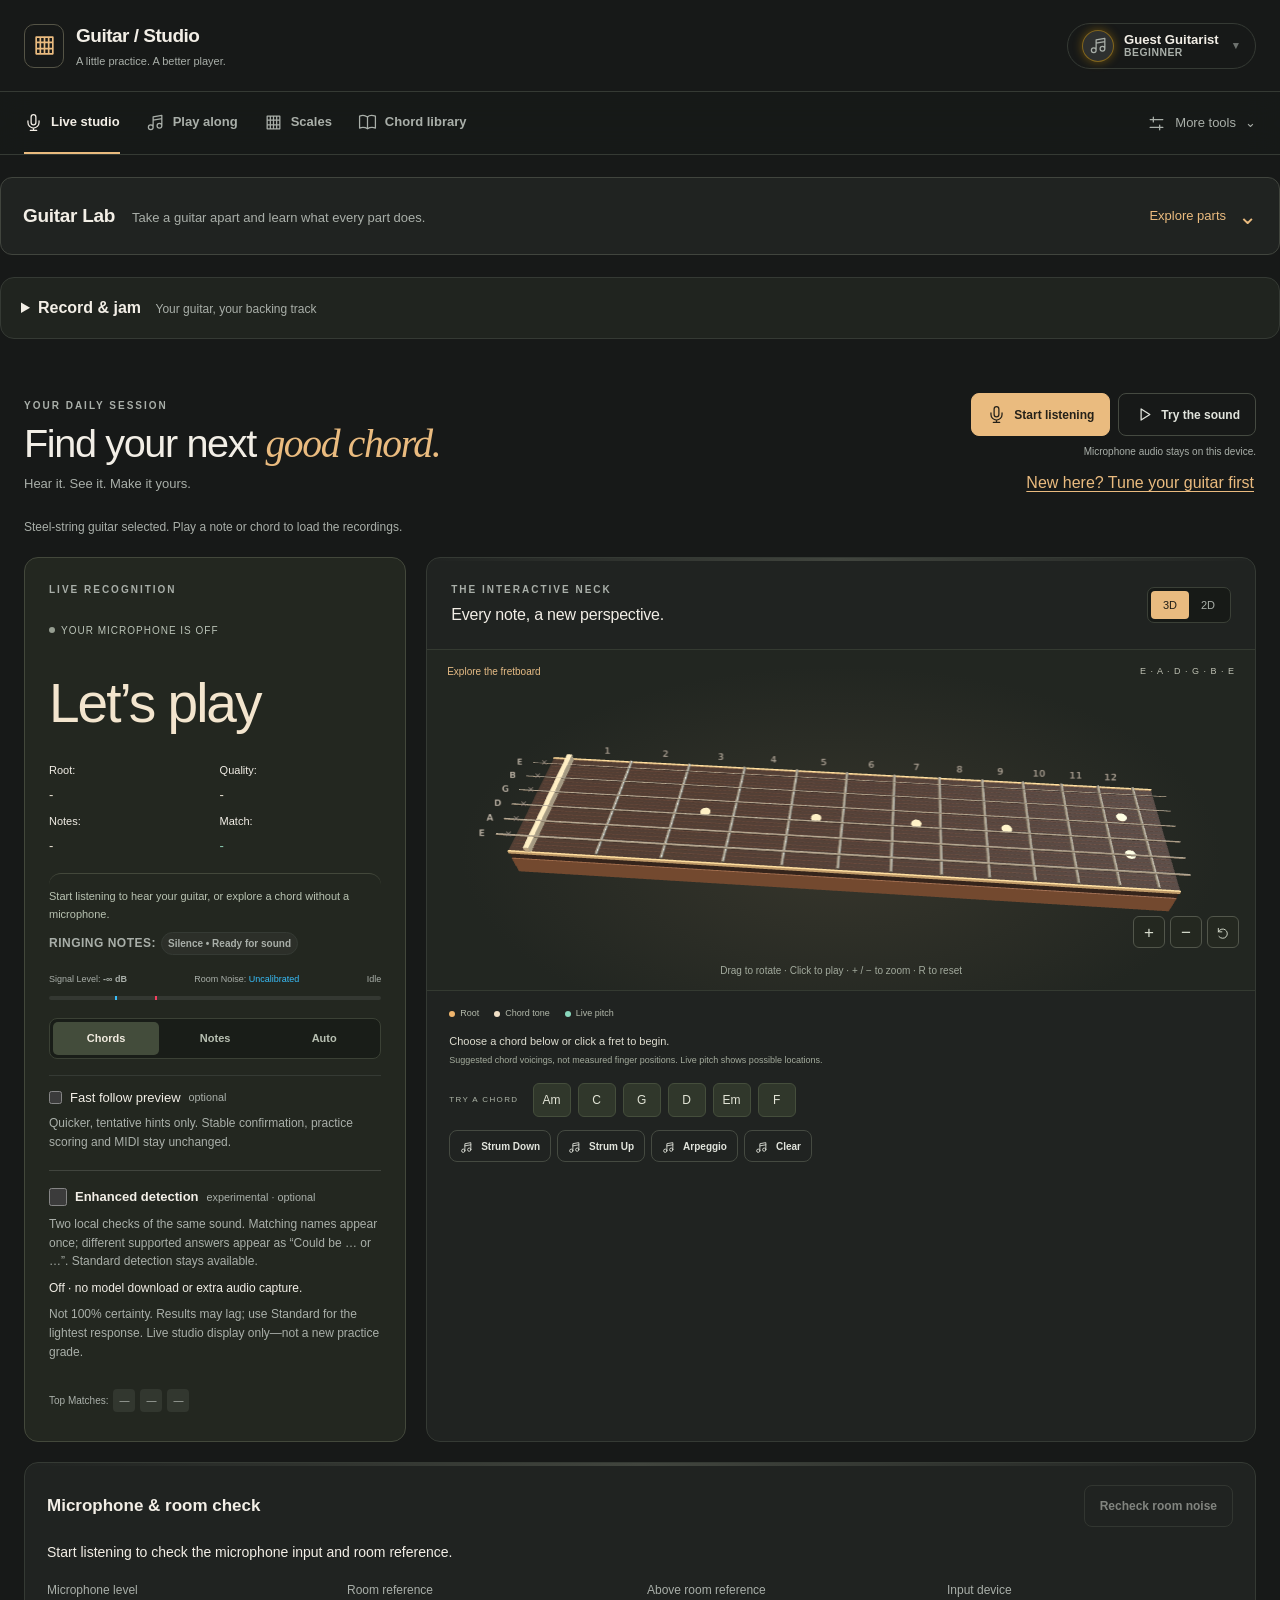
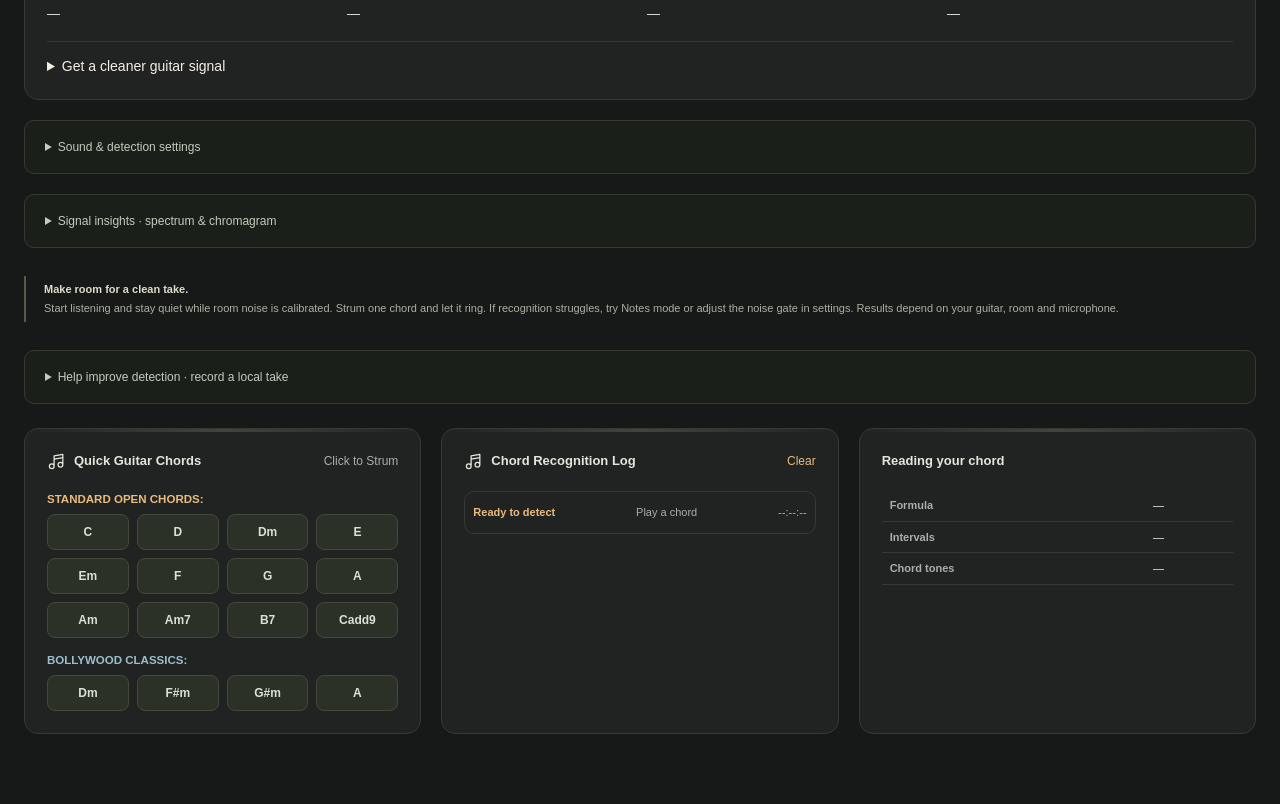
==== index.html @ fc2515a5 "deploy: publish approved native guitar and hand corrections to backup Publish the exact verified D3p" ====
<!DOCTYPE html>
<html lang="en">
<head>
  <meta charset="UTF-8">
  <meta name="viewport" content="width=device-width, initial-scale=1.0">
  <title>Guitar Studio — Find your next good chord</title>
  <link rel="manifest" href="./manifest.json">
  <meta name="theme-color" content="#171918">
  <meta name="apple-mobile-web-app-capable" content="yes">
  <meta name="apple-mobile-web-app-status-bar-style" content="black-translucent">
  <meta name="apple-mobile-web-app-title" content="GuitarStudio">
  <link rel="apple-touch-icon" href="./icon-192.png">
  <script>
    // Lightweight global error logger: keeps the last 20 runtime errors in
    // localStorage so real user crashes can be inspected (window.__appErrors()).
    (function () {
      var KEY = 'gcs_error_log';
      function record(entry) {
        try {
          var log = JSON.parse(localStorage.getItem(KEY) || '[]');
          log.push(Object.assign({ t: new Date().toISOString() }, entry));
          while (log.length > 20) log.shift();
          localStorage.setItem(KEY, JSON.stringify(log));
        } catch (e) { /* storage full/unavailable — ignore */ }
      }
      window.addEventListener('error', function (e) {
        record({ type: 'error', message: String(e.message), source: e.filename, line: e.lineno });
      });
      window.addEventListener('unhandledrejection', function (e) {
        record({ type: 'unhandledrejection', message: String(e.reason && e.reason.message || e.reason) });
      });
      window.__appErrors = function () { try { return JSON.parse(localStorage.getItem(KEY) || '[]'); } catch (e) { return []; } };
    })();
  </script>
  <style>:root{--bg-dark:#07090e;--panel-bg:#0e121ef0;--card-bg:#141a2ce0;--accent-gold:#ffb300;--accent-amber:#ff8f00;--accent-cyan:#38bdf8;--accent-emerald:#10b981;--accent-rose:#f43f5e;--accent-purple:#a855f7;--text-main:#f8fafc;--text-muted:#94a3b8;--border-subtle:#ffb30040;--border-light:#ffffff14;--space-xs:4px;--space-sm:8px;--space-md:16px;--space-lg:24px;--space-xl:32px;--radius-sm:6px;--radius-md:10px;--radius-lg:16px;--radius-xl:20px;--radius-full:9999px;--shadow-sm:0 2px 8px #0000004d;--shadow-md:0 8px 24px #0006;--shadow-lg:0 16px 48px #00000080;--shadow-glow:0 0 20px #ffb3004d}@media (prefers-color-scheme:light){:root{--bg-dark:#f8fafc;--panel-bg:#fffffff2;--card-bg:#f8fafce6;--text-main:#0f172a;--text-muted:#64748b;--border-light:#00000014;--border-subtle:#ff8f004d}}*,:before,:after{box-sizing:border-box}*{margin:0;padding:0}html{-webkit-text-size-adjust:100%;font-size:16px}body{background:var(--bg-dark);color:var(--text-main);flex-direction:column;min-height:100vh;font-family:-apple-system,BlinkMacSystemFont,Segoe UI,Roboto,Helvetica,Arial,sans-serif;line-height:1.5;display:flex;overflow-x:hidden}:focus-visible{outline:2px solid var(--accent-gold);outline-offset:2px}::-webkit-scrollbar{width:8px;height:8px}::-webkit-scrollbar-track{background:var(--bg-dark)}::-webkit-scrollbar-thumb{background:var(--border-subtle);border-radius:4px}::-webkit-scrollbar-thumb:hover{background:var(--accent-gold)}#top-bar{padding:var(--space-md) var(--space-lg);-webkit-backdrop-filter:blur(14px);backdrop-filter:blur(14px);border-bottom:1px solid var(--border-subtle);z-index:30;justify-content:space-between;align-items:center;gap:var(--space-sm);background:linear-gradient(#101422fa 0%,#090c14eb 100%);flex-wrap:wrap;display:flex}.brand{align-items:center;gap:var(--space-sm);display:flex}.brand-icon{filter:drop-shadow(0 0 8px #ffb30099);font-size:1.8rem}.brand-text h1{background:linear-gradient(90deg,#ffd54f,#ff9100,#ff6d00);-webkit-text-fill-color:transparent;letter-spacing:.5px;-webkit-background-clip:text;font-size:1.25rem;font-weight:800}.brand-text p{color:var(--text-muted);font-size:.75rem}.top-actions{align-items:center;gap:var(--space-sm);flex-wrap:wrap;display:flex}.badge{border:1px solid var(--border-light);border-radius:var(--radius-full);color:var(--text-muted);background:#ffffff0f;align-items:center;gap:6px;padding:6px 12px;font-size:.75rem;display:flex}.badge.active{color:#6ee7b7;background:#10b98126;border-color:#10b98166}.badge.calibrated{color:#7dd3fc;background:#38bdf826;border-color:#38bdf866}.studio-nav-container{border-bottom:1px solid var(--border-light);z-index:1000;-webkit-backdrop-filter:blur(16px);backdrop-filter:blur(16px);background:#0a0e18f2;position:sticky;top:0;box-shadow:0 4px 20px #0006}.studio-nav-bar{scrollbar-width:thin;gap:8px;max-width:1400px;margin:0 auto;padding:10px 20px;display:flex;overflow-x:auto}.studio-tab-btn{border-radius:var(--radius-md);color:var(--text-muted);cursor:pointer;white-space:nowrap;-webkit-user-select:none;user-select:none;background:#ffffff08;border:1px solid #ffffff14;align-items:center;gap:8px;padding:9px 18px;font-size:.86rem;font-weight:700;transition:all .2s cubic-bezier(.4,0,.2,1);display:inline-flex}.studio-tab-btn:hover{color:#fff;background:#ffffff14;border-color:#fff3;transform:translateY(-1px)}.studio-tab-btn.active{color:var(--accent-gold);border-color:var(--accent-gold);background:linear-gradient(135deg,#ffb30040,#ff8f001f);box-shadow:0 0 20px #ffb30059}.studio-tab-btn .tab-badge{color:var(--text-muted);background:#ffffff1a;border-radius:6px;padding:2px 6px;font-size:.68rem}.studio-tab-btn.active .tab-badge{background:var(--accent-gold);color:#000}.studio-tab-pane{animation:.22s ease-out tabFadeIn;display:none}.studio-tab-pane.active{display:block}@keyframes tabFadeIn{0%{opacity:0;transform:translateY(6px)}to{opacity:1;transform:translateY(0)}}#main-container{padding:var(--space-lg);gap:var(--space-lg);flex:1;grid-template-columns:1fr 400px;width:100%;max-width:1440px;margin:0 auto;display:grid}@media (max-width:1100px){#main-container{grid-template-columns:1fr}}.card{background:var(--card-bg);border:1px solid var(--border-light);border-radius:var(--radius-lg);padding:var(--space-lg);-webkit-backdrop-filter:blur(12px);backdrop-filter:blur(12px);box-shadow:var(--shadow-md);margin-bottom:var(--space-lg);position:relative;overflow:hidden}.card:before{content:"";background:linear-gradient(90deg, transparent, var(--border-subtle), transparent);height:3px;position:absolute;top:0;left:0;right:0}.card-header{margin-bottom:var(--space-md);justify-content:space-between;align-items:center;display:flex}.card-title{color:var(--text-main);align-items:center;gap:8px;font-size:1rem;font-weight:700;display:flex}.chord-hero-box{border:2px solid var(--accent-gold);border-radius:var(--radius-xl);padding:var(--space-lg);text-align:center;margin-bottom:var(--space-lg);box-sizing:border-box;background:linear-gradient(145deg,#141a2ef2,#0a0e1afa);flex-direction:column;justify-content:space-between;min-height:310px;transition:border-color .25s,box-shadow .25s;display:flex;position:relative;box-shadow:0 0 35px #ffb3002e,inset 0 0 20px #ffb3000d}.status-badge-row{flex-wrap:wrap;justify-content:center;align-items:center;gap:10px;min-height:36px;display:flex}.chord-status-badge{text-transform:uppercase;letter-spacing:1px;border-radius:var(--radius-full);color:var(--text-muted);background:#ffffff14;align-items:center;gap:6px;padding:4px 12px;font-size:.75rem;display:inline-flex}.status-dot{background:#71717a;border-radius:50%;width:8px;height:8px}.status-dot.listening{background:var(--accent-emerald);box-shadow:0 0 10px var(--accent-emerald);animation:1.5s infinite pulse}.status-dot.calibrating{background:var(--accent-cyan);box-shadow:0 0 10px var(--accent-cyan);animation:.8s infinite pulse}@keyframes pulse{0%,to{opacity:1;transform:scale(1)}50%{opacity:.4;transform:scale(1.3)}}.detected-chord-name{letter-spacing:1px;background:linear-gradient(135deg,#fff 20%,#ffd54f 75%,#ff9100 100%);-webkit-text-fill-color:transparent;text-shadow:0 4px 24px #ffb3004d;text-align:center;-webkit-background-clip:text;justify-content:center;align-items:center;height:78px;min-height:78px;margin:4px 0;font-size:3.6rem;font-weight:900;line-height:1.1;display:flex;overflow:hidden}.top-candidates-row{height:34px;min-height:34px;color:var(--text-muted);justify-content:center;align-items:center;gap:8px;margin:4px 0;font-size:.8rem;display:flex}.candidate-pill{border:1px solid var(--border-light);background:#ffffff0d;border-radius:12px;padding:3px 10px}.candidate-pill strong{color:var(--accent-gold)}.chord-sub-info{flex-wrap:wrap;justify-content:center;align-items:center;gap:10px;min-height:44px;margin-top:8px;display:flex}.info-pill{border:1px solid var(--border-light);background:#ffffff0d;border-radius:12px;align-items:center;gap:6px;padding:6px 14px;font-size:.85rem;display:flex}.info-pill strong{color:var(--accent-cyan)}.seventh-inspector-box{box-sizing:border-box;text-align:left;background:#00000073;border:1px solid #ffb30047;border-radius:14px;height:94px;min-height:94px;margin-top:12px;padding:10px 16px;font-size:.78rem;transition:border-color .25s,background .25s;overflow:hidden}.inspector-header{justify-content:space-between;align-items:center;margin-bottom:6px;display:flex}.verdict-pill{text-transform:uppercase;letter-spacing:.5px;border-radius:12px;padding:3px 10px;font-size:.72rem;font-weight:800}.verdict-triad{color:#34d399;background:#10b98133;border:1px solid #10b98166}.verdict-seventh{color:#fbbf24;background:#f59e0b33;border:1px solid #f59e0b66}.inspector-meter-row{align-items:center;gap:10px;margin:6px 0;display:flex}.seventh-meter-track{background:#ffffff1a;border-radius:4px;flex:1;height:8px;position:relative;overflow:hidden}.seventh-meter-fill{background:linear-gradient(90deg, var(--accent-cyan), var(--accent-gold));width:0%;height:100%;transition:width 80ms}.seventh-meter-marker{z-index:5;background:#f43f5e;width:2px;position:absolute;top:0;bottom:0}.inspector-desc{color:var(--text-muted);font-size:.73rem;line-height:1.4}.meter-box{flex-direction:column;gap:4px;margin-top:14px;display:flex}.meter-labels{color:var(--text-muted);justify-content:space-between;font-size:.7rem;display:flex}.meter-container{background:#ffffff14;border-radius:5px;width:100%;height:10px;position:relative;overflow:hidden}.meter-bar{background:linear-gradient(90deg,#10b981 40%,#ffb300 75%,#f43f5e 95%);width:0%;height:100%;transition:width 50ms}.meter-threshold-marker{z-index:5;background:#f43f5e;width:2px;position:absolute;top:0;bottom:0}.noise-floor-marker{z-index:4;background:#38bdf8;width:2px;position:absolute;top:0;bottom:0}.visualizer-grid{gap:var(--space-md);margin-bottom:var(--space-md);grid-template-columns:1fr 1fr;display:grid}@media (max-width:768px){.visualizer-grid{grid-template-columns:1fr}}.vis-box{border:1px solid var(--border-light);border-radius:var(--radius-md);padding:var(--space-sm);background:#0a0e18d9;flex-direction:column;align-items:center;display:flex}.vis-label{color:var(--text-muted);justify-content:space-between;align-self:flex-start;align-items:center;gap:6px;width:100%;margin-bottom:8px;font-size:.75rem;font-weight:600;display:flex}canvas{border-radius:8px;width:100%;height:140px;display:block}.chroma-bars{justify-content:space-between;align-items:flex-end;gap:4px;width:100%;height:110px;padding:0 4px 4px;display:flex}.chroma-col{flex-direction:column;flex:1;justify-content:flex-end;align-items:center;height:100%;display:flex}.chroma-fill{background:linear-gradient(180deg, var(--accent-gold), #ffb30033);border-radius:4px 4px 0 0;width:100%;height:4%;min-height:3px;transition:height 80ms}.chroma-col.highlight .chroma-fill{background:linear-gradient(#ff4081,#f50057);box-shadow:0 0 10px #f50057b3}.chroma-note-name{color:var(--text-muted);margin-top:6px;font-size:.72rem;font-weight:700}.chroma-col.highlight .chroma-note-name{color:#ff80ab;font-weight:800}.btn-group{gap:var(--space-sm);margin-top:var(--space-md);flex-wrap:wrap;display:flex}.btn{border-radius:var(--radius-md);cursor:pointer;border:none;align-items:center;gap:8px;padding:10px 18px;font-size:.88rem;font-weight:700;transition:all .2s;display:inline-flex}.btn-primary{background:linear-gradient(135deg, var(--accent-gold), var(--accent-amber));color:#07090e;box-shadow:0 4px 15px #ffb3004d}.btn-primary:hover{transform:translateY(-2px);box-shadow:0 6px 20px #ffb30073}.btn-calibrate{color:#fff;background:linear-gradient(135deg,#0284c7,#0369a1);box-shadow:0 4px 15px #0284c74d}.btn-calibrate:hover{background:linear-gradient(135deg,#0369a1,#075985);transform:translateY(-2px)}.btn-secondary{color:var(--text-main);border:1px solid var(--border-light);background:#ffffff14}.btn-secondary:hover{background:#ffffff24;border-color:#fff3}.btn-test-speaker{color:#fff;background:linear-gradient(135deg,#10b981,#059669);box-shadow:0 4px 12px #10b9814d}.btn-test-speaker:hover{transform:translateY(-2px)}.btn-listen-active{animation:1.5s infinite micPulse;color:#fff!important;background:linear-gradient(135deg,#ef4444,#dc2626)!important;box-shadow:0 0 20px #ef444480!important}@keyframes micPulse{0%,to{box-shadow:0 0 15px #ef444466}50%{box-shadow:0 0 28px #ef4444cc}}.controls-grid{gap:var(--space-md);margin-top:var(--space-md);padding:var(--space-md) var(--space-lg);border-radius:var(--radius-md);background:#00000040;grid-template-columns:repeat(auto-fit,minmax(240px,1fr));display:grid}.slider-item{color:var(--text-muted);flex-direction:column;gap:6px;font-size:.8rem;display:flex}.slider-row{align-items:center;gap:10px;display:flex}.slider-row input[type=range]{accent-color:var(--accent-gold);cursor:pointer;flex:1}.mode-toggle-group{background:#ffffff0d;border-radius:8px;gap:6px;padding:3px;display:flex}.mode-pill{color:var(--text-muted);cursor:pointer;background:0 0;border:none;border-radius:6px;flex:1;padding:5px 8px;font-size:.75rem;font-weight:600;transition:all .2s}.mode-pill.active{background:var(--accent-gold);color:#000;font-weight:700}.fretboard-container{padding:16px 12px 12px;overflow-x:auto;background:linear-gradient(#170f0a 0%,#2a1910 20%,#1f130b 50%,#2a1910 80%,#170f0a 100%)!important;border:2px solid #5a3825!important;border-radius:16px!important;box-shadow:inset 0 3px 12px #000000f2,inset 0 -3px 12px #000000f2,0 12px 35px #0009!important}.fretboard-board{flex-direction:column;min-width:740px;display:flex;position:relative}.fret-numbers{margin-bottom:6px;padding-left:54px;display:flex}.fret-num{text-align:center;color:#8d6e63;flex:1;font-size:.7rem;font-weight:700}.fret-num.marker{text-shadow:0 0 8px #ffb30099;color:var(--accent-gold)!important}.guitar-string-row{align-items:center;height:32px;display:flex;position:relative}.string-header{width:54px;color:var(--text-muted);align-items:center;gap:6px;font-size:.78rem;font-weight:700;display:flex}.string-header .mute-btn{border:1px solid var(--border-light);color:#f43f5e;cursor:pointer;background:#ffffff1a;border-radius:4px;justify-content:center;align-items:center;width:20px;height:20px;font-size:.7rem;font-weight:800;display:flex}.string-header .mute-btn.muted{color:#fff;background:#f43f5e}.fret-cells-container{flex:1;display:flex;position:relative}.string-wire{pointer-events:none;z-index:1;background:linear-gradient(#d4af37,#8c6d32,#3b2f15);position:absolute;top:50%;left:0;right:0;transform:translateY(-50%);box-shadow:0 1px 3px #000c}.str-6{height:4.2px}.str-5{height:3.4px}.str-4{height:2.6px}.str-3{height:2px}.str-2{height:1.5px}.str-1{height:1.1px}.fret-cell{cursor:pointer;z-index:2;border-right:2px solid #bcaaa4;flex:1;justify-content:center;align-items:center;height:32px;transition:background .15s;display:flex;position:relative}.fret-cell:first-child{border-left:6px solid #efebe9}.fret-cell:hover{background:#ffb30026}.fret-cell .finger-dot{background:var(--accent-gold);color:#000;border-radius:50%;justify-content:center;align-items:center;width:22px;height:22px;font-size:.7rem;font-weight:800;animation:.15s cubic-bezier(.175,.885,.32,1.275) popIn;display:flex;box-shadow:0 0 10px #ffb300e6}@keyframes popIn{0%{opacity:0;transform:scale(.3)}to{opacity:1;transform:scale(1)}}.sidebar{gap:var(--space-lg);flex-direction:column;display:flex}.sound-style-box{border:1px solid var(--border-subtle);border-radius:var(--radius-md);padding:var(--space-sm) var(--space-md);margin-bottom:var(--space-md);background:#ffb30014;flex-direction:column;gap:8px;display:flex}.sound-style-box .label{color:var(--accent-gold);text-transform:uppercase;letter-spacing:.5px;font-size:.75rem;font-weight:700}.sound-buttons{gap:8px;display:flex}.sound-btn{border:1px solid var(--border-light);color:var(--text-main);cursor:pointer;background:#ffffff0d;border-radius:8px;flex:1;justify-content:center;align-items:center;gap:6px;padding:7px 10px;font-size:.78rem;font-weight:600;transition:all .2s;display:flex}.sound-btn.active{background:var(--accent-gold);color:#000;border-color:var(--accent-gold);font-weight:800}.preset-chip-grid{grid-template-columns:repeat(4,1fr);gap:8px;display:grid}.preset-chip{border:1px solid var(--border-light);text-align:center;cursor:pointer;color:var(--text-main);background:#ffffff0d;border-radius:8px;padding:8px 4px;font-size:.82rem;font-weight:700;transition:all .15s}.preset-chip:hover{background:var(--accent-gold);color:#000;border-color:var(--accent-gold);transform:translateY(-2px)}.preset-chip.active{background:var(--accent-gold);color:#000;font-weight:800;box-shadow:0 0 12px #ffb30066}.compare-box{margin-bottom:var(--space-sm);background:#f59e0b1a;border:1px solid #f59e0b4d;border-radius:10px;flex-direction:column;gap:6px;padding:10px;display:flex}.compare-btn-row{gap:8px;display:flex}.compare-btn{border:1px solid var(--border-light);color:var(--text-main);cursor:pointer;text-align:center;background:#ffffff12;border-radius:6px;flex:1;padding:8px 6px;font-size:.78rem;font-weight:700;transition:all .15s}.compare-btn:hover{background:var(--accent-gold);color:#000}.history-log-box{border:1px solid var(--border-light);background:#0000004d;border-radius:10px;flex-direction:column;gap:6px;max-height:160px;padding:8px;font-size:.78rem;display:flex;overflow-y:auto}.history-item{background:#ffffff0a;border-radius:6px;justify-content:space-between;align-items:center;padding:4px 8px;display:flex}.history-item .hist-name{color:var(--accent-gold);font-weight:700}.history-item .hist-time{color:var(--text-muted);font-size:.7rem}.theory-table{border-collapse:collapse;width:100%;font-size:.82rem}.theory-table th,.theory-table td{text-align:left;border-bottom:1px solid var(--border-light);padding:7px 8px}.theory-table th{color:var(--text-muted);font-weight:600}.theory-table td strong{color:var(--accent-cyan)}.diag-box{border-radius:var(--radius-md);padding:var(--space-sm) var(--space-md);color:#bae6fd;background:#38bdf814;border:1px solid #38bdf840;font-size:.8rem;line-height:1.5}.diag-box strong{color:#38bdf8}.rhythm-dock-container{border-top:1px solid var(--border-subtle);justify-content:space-between;align-items:center;gap:var(--space-sm);z-index:100;-webkit-backdrop-filter:blur(16px);backdrop-filter:blur(16px);background:linear-gradient(#101626fa,#090d18f5);flex-wrap:wrap;padding:10px 20px;display:flex;position:sticky;bottom:0;box-shadow:0 -4px 25px #00000080}.rhythm-dock-left{align-items:center;gap:var(--space-sm);flex-wrap:wrap;display:flex}.rhythm-select-pill{border:1px solid var(--border-light);color:var(--text-main);cursor:pointer;background:#ffffff0f;border-radius:12px;outline:none;padding:6px 12px;font-size:.8rem;font-weight:700}.rhythm-select-pill option{color:#fff;background:#0d1222}.rhythm-beat-indicators{align-items:center;gap:6px;display:flex}.rhythm-beat-dot{background:#ffffff26;border-radius:50%;width:10px;height:10px;transition:all .1s}.rhythm-beat-dot.sam-beat{border:1.5px solid var(--accent-gold)}.rhythm-beat-dot.active-beat{background:var(--accent-gold);box-shadow:0 0 10px var(--accent-gold);transform:scale(1.3)}.user-profile-btn{border:1px solid var(--border-subtle);color:var(--text-main);cursor:pointer;background:linear-gradient(135deg,#ffb30024,#ff8f0014);border-radius:24px;align-items:center;gap:10px;padding:6px 14px;transition:all .2s;display:inline-flex}.user-profile-btn:hover{border-color:var(--accent-gold);background:linear-gradient(135deg,#ffb30047,#ff8f002e);transform:translateY(-1px);box-shadow:0 4px 15px #ffb30040}.user-avatar-badge{background:#ffffff1a;border:1px solid #ffb30066;border-radius:50%;justify-content:center;align-items:center;width:32px;height:32px;font-size:1.15rem;display:flex;box-shadow:0 0 10px #ffb30059}.user-info-text{text-align:left;flex-direction:column;line-height:1.15;display:flex}.user-name{color:#fff;font-size:.82rem;font-weight:700}.user-level-badge{color:var(--accent-gold);text-transform:uppercase;letter-spacing:.5px;font-size:.65rem;font-weight:600}.modal-backdrop{-webkit-backdrop-filter:blur(12px);backdrop-filter:blur(12px);z-index:9999;background:#03060fd9;justify-content:center;align-items:center;padding:20px;display:none;position:fixed;inset:0}.modal-backdrop.active{display:flex}.modal-card{border:1px solid var(--border-subtle);background:linear-gradient(160deg,#0e1424,#080b14);border-radius:24px;flex-direction:column;width:100%;max-width:650px;max-height:90vh;animation:.22s cubic-bezier(.16,1,.3,1) modalPopIn;display:flex;overflow-y:auto;box-shadow:0 20px 60px #000000d9,0 0 30px #ffb3001f}@keyframes modalPopIn{0%{opacity:0;transform:scale(.94)}to{opacity:1;transform:scale(1)}}.modal-header{border-bottom:1px solid var(--border-light);justify-content:space-between;align-items:center;padding:18px 24px;display:flex}.modal-body{padding:24px}.modal-tab-row{border-bottom:1px solid var(--border-light);gap:10px;margin-bottom:20px;display:flex}.modal-tab-btn{color:var(--text-muted);cursor:pointer;background:0 0;border:none;border-bottom:2px solid #0000;padding:8px 16px;font-size:.85rem;font-weight:700;transition:all .2s}.modal-tab-btn.active{color:var(--accent-gold);border-bottom-color:var(--accent-gold)}.stats-grid-4{grid-template-columns:repeat(auto-fit,minmax(130px,1fr));gap:12px;margin:16px 0;display:grid}.stat-card-mini{border:1px solid var(--border-light);text-align:center;background:#ffffff08;border-radius:14px;padding:14px 10px}.stat-num-mini{color:var(--accent-gold);font-size:1.4rem;font-weight:800}.stat-label-mini{color:var(--text-muted);margin-top:4px;font-size:.72rem}.profile-list-item{border:1px solid var(--border-light);background:#ffffff08;border-radius:14px;justify-content:space-between;align-items:center;gap:12px;margin-bottom:10px;padding:12px 16px;transition:all .2s;display:flex}.profile-list-item.active-profile{border-color:var(--accent-gold);background:#ffb30014}.modal-pane{display:none}.modal-pane.active{display:block}.recorder-container{max-width:900px;margin:0 auto}.recorder-card{background:var(--panel-bg);border:1px solid var(--border-light);border-radius:var(--radius-xl);margin-bottom:24px;padding:24px 32px}.rec-time-display{color:var(--accent-gold);text-align:center;text-shadow:0 0 20px #ffb30066;margin:16px 0;font-family:Courier New,monospace;font-size:2.5rem;font-weight:800}.rec-button-big{color:#fff;cursor:pointer;background:linear-gradient(145deg,#ef4444,#dc2626);border:4px solid #ffffff1a;border-radius:50%;justify-content:center;align-items:center;width:96px;height:96px;font-size:2.2rem;transition:all .15s;display:flex;box-shadow:0 8px 30px #ef444480,inset 0 -4px 12px #0000004d}.rec-button-big:hover{transform:scale(1.05);box-shadow:0 12px 40px #ef4444b3,inset 0 -4px 12px #0000004d}.rec-button-big.recording-now{background:linear-gradient(145deg,#dc2626,#b91c1c);animation:.8s infinite recPulse}@keyframes recPulse{0%,to{box-shadow:0 8px 30px #ef444480,0 0 #ef4444b3,inset 0 -4px 12px #0000004d}50%{box-shadow:0 8px 30px #ef444480,0 0 0 12px #ef444400,inset 0 -4px 12px #0000004d}}#rec-countin-overlay{text-align:center}#rec-active-player-box audio{width:100%}.rec-list{max-height:400px;overflow-y:auto}.rec-item{border:1px solid var(--border-light);background:#ffffff05;border-radius:12px;justify-content:space-between;align-items:center;margin-bottom:8px;padding:12px 16px;display:flex}.rec-item:hover{border-color:var(--border-subtle)}.badge{border-radius:var(--radius-full);align-items:center;gap:6px;padding:4px 10px;font-size:.75rem;font-weight:600;display:inline-flex}.badge.active{border:1px solid var(--accent-emerald);color:var(--accent-emerald);background:#10b98126}.modal-backdrop{-webkit-backdrop-filter:blur(10px);backdrop-filter:blur(10px);z-index:2000;background:#000000bf;justify-content:center;align-items:center;display:none;position:fixed;inset:0}.modal-card{border:1.5px solid var(--accent-purple);border-radius:var(--radius-xl);padding:var(--space-xl);gap:var(--space-md);background:#0f1424;flex-direction:column;width:90%;max-width:540px;display:flex;box-shadow:0 15px 50px #000000b3}.sr-only{clip:rect(0, 0, 0, 0);white-space:nowrap;border:0;width:1px;height:1px;margin:-1px;padding:0;position:absolute;overflow:hidden}.hidden{display:none!important}.flex-center{justify-content:center;align-items:center;display:flex}.text-gold{color:var(--accent-gold)}.text-cyan{color:var(--accent-cyan)}.text-emerald{color:var(--accent-emerald)}.songs-container{flex-direction:column;gap:20px;max-width:1300px;margin:20px auto;padding:0 20px;display:flex}.song-hero-card{border:1px solid var(--border-subtle);background:linear-gradient(145deg,#141a30eb,#0c101ef2);border-radius:20px;flex-direction:column;gap:18px;padding:24px;display:flex;box-shadow:0 10px 40px #0006}.song-header-row{flex-wrap:wrap;justify-content:space-between;align-items:flex-start;gap:16px;display:flex}.song-title-group h2{background:linear-gradient(90deg,#ffd54f,#ff9100,#ff6d00);-webkit-text-fill-color:transparent;-webkit-background-clip:text;align-items:center;gap:10px;margin-bottom:4px;font-size:1.6rem;font-weight:800;display:flex}.song-meta-pills{flex-wrap:wrap;gap:8px;margin-top:6px;display:flex}.song-meta-pill{border:1px solid var(--border-light);color:var(--text-muted);background:#ffffff0d;border-radius:14px;align-items:center;gap:6px;padding:4px 12px;font-size:.76rem;display:inline-flex}.song-meta-pill strong{color:var(--accent-gold)}.song-select-dropdown{border:1.5px solid var(--accent-gold);color:var(--text-main);cursor:pointer;background:#0e121ee6;border-radius:12px;outline:none;min-width:260px;padding:10px 16px;font-size:.92rem;font-weight:700}.song-select-dropdown option{color:#fff;background:#0d111e}.song-playback-bar{border:1px solid var(--border-light);background:#0006;border-radius:16px;flex-wrap:wrap;justify-content:space-between;align-items:center;gap:12px;padding:12px 18px;display:flex}.playback-main-btns{flex-wrap:wrap;align-items:center;gap:8px;display:flex}.btn-song-play{color:#fff;cursor:pointer;background:linear-gradient(135deg,#10b981,#059669);border:none;border-radius:12px;align-items:center;gap:8px;padding:10px 22px;font-size:.95rem;font-weight:800;transition:transform .15s,box-shadow .15s;display:flex;box-shadow:0 4px 15px #10b98166}.btn-song-play:hover{transform:translateY(-2px);box-shadow:0 6px 20px #10b98199}.btn-song-play.playing{background:linear-gradient(135deg,#f43f5e,#be123c);box-shadow:0 4px 15px #f43f5e66}.song-mode-btn{color:var(--text-muted);cursor:pointer;background:0 0;border:none;border-radius:8px;padding:6px 14px;font-size:.8rem;font-weight:700;transition:all .2s}.song-mode-btn.active{background:var(--accent-gold);color:#000;font-weight:800;box-shadow:0 0 12px #ffb30066}.tempo-speed-control{color:var(--text-muted);border:1px solid var(--border-light);background:#ffffff0d;border-radius:10px;align-items:center;gap:8px;padding:6px 12px;font-size:.82rem;font-weight:700;display:flex}.practice-mic-toggle{border:1px solid var(--border-light);color:var(--text-main);cursor:pointer;background:#ffffff0f;border-radius:10px;align-items:center;gap:6px;padding:8px 14px;font-size:.8rem;font-weight:700;display:flex}.practice-mic-toggle.active{border-color:var(--accent-emerald);color:var(--accent-emerald);background:#10b98126}.song-guitar-card{border:1px solid var(--border-light);background:#0006;border-radius:16px;padding:16px}.song-guitar-hud-row{flex-wrap:wrap;justify-content:space-between;align-items:center;gap:12px;display:flex}.hud-stat-badge{border:1px solid var(--border-light);background:#ffffff0a;border-radius:10px;flex-direction:column;gap:2px;padding:6px 12px;display:flex}.hud-stat-lbl{color:var(--text-muted);text-transform:uppercase;letter-spacing:.5px;font-size:.65rem;font-weight:700}.hud-stat-val{color:#fff;font-size:.92rem;font-weight:800}.eval-match-indicator{border:1px solid var(--border-light);color:var(--text-muted);background:#ffffff0f;border-radius:20px;padding:6px 14px;font-size:.82rem;font-weight:700}.eval-match-indicator.match-success{border-color:var(--accent-emerald);color:var(--accent-emerald);background:#10b98133;animation:.4s pulseMatch}@keyframes pulseMatch{0%{transform:scale(1)}50%{transform:scale(1.08)}to{transform:scale(1)}}.lyrics-scroll-container{border:1px solid var(--border-light);background:#0000004d;border-radius:12px;flex-direction:column;gap:10px;max-height:280px;padding:14px;display:flex;overflow-y:auto}.lyric-line-item{cursor:pointer;border-left:3px solid #0000;border-radius:8px;padding:8px 12px;transition:background .15s}.lyric-line-item:hover{background:#ffffff0a}.lyric-line-item.active-line{border-left-color:var(--accent-gold);background:#ffb3001f}.chord-word-pair{flex-direction:column;align-items:flex-start;margin-right:12px;display:inline-flex}.chord-label-over{color:var(--accent-gold);min-height:18px;font-size:.8rem;font-weight:800}.lyric-word-under{color:#fff;font-size:.95rem}.chord-tag-badge{color:var(--accent-gold);cursor:pointer;background:#ffb30026;border:1px solid #ffb3004d;border-radius:6px;align-items:center;gap:4px;padding:4px 10px;font-family:monospace;font-size:.85rem;font-weight:800;transition:all .2s;display:inline-flex}.chord-tag-badge:hover{border-color:var(--accent-gold);background:#ffb3004d}.chord-tag-badge.playing-now{background:var(--accent-gold);color:#000;transform:scale(1.08);box-shadow:0 0 14px #ffb300cc}.chord-tag-badge.user-matched{background:var(--accent-emerald)!important;color:#000!important;box-shadow:0 0 18px var(--accent-emerald)!important;border-color:#fff!important}.trainer-container{flex-direction:column;gap:18px;max-width:900px;margin:20px auto;padding:0 16px;display:flex}.trainer-stats-row{grid-template-columns:repeat(auto-fit,minmax(140px,1fr));gap:12px;display:grid}.trainer-stat-card{border:1px solid var(--border-light);text-align:center;background:#141a2ce0;border-radius:14px;padding:14px}.trainer-stat-val{color:var(--accent-gold);font-size:1.6rem;font-weight:900}.trainer-stat-label{color:var(--text-muted);text-transform:uppercase;margin-top:4px;font-size:.72rem;font-weight:700}.trainer-card-hero{border:1.5px solid var(--accent-gold);text-align:center;background:linear-gradient(145deg,#141a30f0,#0e1220f5);border-radius:20px;padding:30px 20px;box-shadow:0 10px 40px #00000080}.trainer-instruction{color:var(--text-muted);margin-bottom:8px;font-size:1rem}.trainer-target-chord{color:var(--accent-gold);margin:6px 0;font-size:2.6rem;font-weight:900}.quiz-choice-btn{border:1.5px solid var(--border-light);color:#fff;cursor:pointer;background:#ffffff0d;border-radius:12px;padding:14px;font-size:1.2rem;font-weight:800;transition:all .15s}.quiz-choice-btn:hover{border-color:var(--accent-gold);background:#ffb30033;transform:translateY(-2px)}.quiz-choice-btn.correct{box-shadow:0 0 16px #10b98199;border-color:var(--accent-emerald)!important;color:#34d399!important;background:#10b9814d!important}.quiz-choice-btn.incorrect{border-color:var(--accent-rose)!important;color:#f87171!important;background:#f43f5e4d!important}.scales-container{flex-direction:column;gap:20px;max-width:1300px;margin:20px auto;padding:0 16px;display:flex}.scales-header-card{border:1px solid var(--border-subtle);background:linear-gradient(145deg,#141a30f0,#0e1220f5);border-radius:20px;padding:24px;box-shadow:0 10px 40px #0006}.scale-select-grid{grid-template-columns:repeat(auto-fit,minmax(220px,1fr));gap:16px;margin-top:14px;display:grid}.scale-control-group{flex-direction:column;gap:6px;display:flex}.scale-control-label{text-transform:uppercase;color:var(--accent-gold);letter-spacing:.5px;align-items:center;gap:6px;font-size:.75rem;font-weight:800;display:flex}.scale-root-selector{flex-wrap:wrap;gap:4px;display:flex}.scale-root-btn{border:1px solid var(--border-light);color:var(--text-main);cursor:pointer;background:#ffffff0d;border-radius:6px;padding:4px 8px;font-size:.78rem;font-weight:700}.scale-root-btn:hover{background:var(--accent-gold);color:#000}.scale-root-btn.active{background:var(--accent-gold);color:#000;border-color:var(--accent-gold);font-weight:800}.scale-preset-dropdown{border:1px solid var(--border-light);color:var(--text-main);background:#0e121ee6;border-radius:10px;padding:8px 12px;font-size:.85rem;font-weight:700}.scale-toggle-btn-group{border:1px solid var(--border-light);background:#0000004d;border-radius:10px;padding:3px;display:flex}.scale-toggle-btn{color:var(--text-muted);cursor:pointer;background:0 0;border:none;border-radius:8px;flex:1;padding:6px 10px;font-size:.75rem;font-weight:700}.scale-toggle-btn.active{background:var(--accent-gold);color:#000}.scale-note-marker{z-index:5;border-radius:50%;justify-content:center;align-items:center;width:22px;height:22px;font-size:.68rem;font-weight:800;display:flex;box-shadow:0 0 8px #000c}.scale-note-marker.root{background:var(--accent-gold);color:#000;border:2px solid #fff;box-shadow:0 0 12px #ffb300e6}.scale-note-marker.tone{color:#000;background:#38bdf8}.scale-note-marker.blue-note{color:#fff;background:#a855f7;box-shadow:0 0 10px #a855f7cc}.scale-note-marker.active-playing{box-shadow:0 0 18px #fff, 0 0 25px var(--accent-gold);z-index:10;transform:scale(1.3)}.scale-dot{color:#fff;z-index:5;cursor:pointer;background:#3a3a3a;border-radius:50%;justify-content:center;align-items:center;width:22px;height:22px;font-size:.68rem;font-weight:800;transition:transform .1s,box-shadow .1s,background .1s;display:flex}.scale-dot.root{background:var(--accent-gold);color:#000;border:2px solid #fff}.scale-dot.tone{color:#000;background:#38bdf8}.scale-dot.blue{color:#fff;background:#a855f7}.scale-dot.active-pluck{color:#000;box-shadow:0 0 16px 4px var(--accent-gold), 0 0 26px var(--accent-gold);z-index:10;background:#fff;transform:scale(1.45)}.string-wire.vibrating{filter:brightness(1.7);box-shadow:0 0 8px var(--accent-gold)}</style>
  <script type="module" crossorigin src="./assets/main-D3pHlJod.js"></script>
  <link rel="stylesheet" crossorigin href="./assets/main-ChUXFVlz.css">
</head>
<body>
  <!-- Top Navigation Bar -->
  <header id="top-bar">
    <div class="brand">
      <span class="brand-icon">🎸</span>
      <div class="brand-text">
        <h1>Guitar Chord Detective Studio</h1>
        <p>Noise Rejection • Spectral Subtraction • Physical Modeling Synthesis</p>
      </div>
    </div>
    <div class="top-actions">
      <button class="user-profile-btn" id="btn-user-profile" onclick="openUserProfileModal()" title="Guitarist Profile & Accounts" aria-label="Open Guitarist Profile">
        <span class="user-avatar-badge" id="top-user-avatar">🎸</span>
        <div class="user-info-text">
          <span class="user-name" id="top-user-name">Guest Guitarist</span>
          <span class="user-level-badge" id="top-user-level">Beginner</span>
        </div>
        <span style="font-size:0.65rem; opacity:0.6; margin-left:2px;">▼</span>
      </button>
      <button class="midi-badge-btn" id="btn-open-midi-modal" aria-label="Open MIDI Settings">
        <span>🎹</span> Web MIDI: <span id="top-midi-status">Initializing…</span>
      </button>
      <div class="badge" id="noise-reduction-badge">
        <span>🔇</span> Noise Subtraction: <strong id="noise-status-text" style="color:#ffd54f;">Off (Click Calibrate)</strong>
      </div>
      <div class="badge active" id="trigger-mode-badge">
        <span>⚡</span> Mode: Continuous Real-Time Detection
      </div>
    </div>
  </header>

  <!-- Studio Mode Navigation -->
  <nav class="studio-nav-container" aria-label="Studio Modes">
    <div class="studio-nav-bar" role="tablist">
      <button class="studio-tab-btn active" role="tab" aria-selected="true" data-tab="detector" aria-controls="pane-detector">
        <span>🎯</span> Live Detector <span class="tab-badge">Real-Time</span>
      </button>
      <button class="studio-tab-btn" role="tab" aria-selected="false" data-tab="songs" aria-controls="pane-songs">
        <span>🎸</span> Songs & Play-Along <span class="tab-badge" style="background:#f59e0b; color:#000;">Notes & Chords</span>
      </button>
      <button class="studio-tab-btn" role="tab" aria-selected="false" data-tab="drill" aria-controls="pane-drill">
        <span>🎯</span> Chord Change Drill <span class="tab-badge" style="background:#10b981; color:#000;">Practice</span>
      </button>
      <button class="studio-tab-btn" role="tab" aria-selected="false" data-tab="trainer" aria-controls="pane-trainer">
        <span>👂</span> Ear Training Quiz <span class="tab-badge" style="background:#8b5cf6; color:#fff;">Cadence & Quiz</span>
      </button>
      <button class="studio-tab-btn" role="tab" aria-selected="false" data-tab="scales" aria-controls="pane-scales">
        <span>🎼</span> Scales & 3D Neck <span class="tab-badge" style="background:#06b6d4; color:#000;">BPM Control</span>
      </button>
      <button class="studio-tab-btn" role="tab" aria-selected="false" data-tab="analysis" aria-controls="pane-analysis">
        <span>🎵</span> Analyze Audio
      </button>
      <button class="studio-tab-btn" role="tab" aria-selected="false" data-tab="theory" aria-controls="pane-theory">
        <span>◯</span> Theory Lessons
      </button>
      <button class="studio-tab-btn" role="tab" aria-selected="false" data-tab="tuner" aria-controls="pane-tuner">
        <span>🪕</span> Headstock Tuner <span class="tab-badge">6 Presets</span>
      </button>
      <button class="studio-tab-btn" role="tab" aria-selected="false" data-tab="chords" aria-controls="pane-chords">
        <span>📚</span> Chord Library <span class="tab-badge">432+ Voicings</span>
      </button>
      <button class="studio-tab-btn" role="tab" aria-selected="false" data-tab="metronome" aria-controls="pane-metronome">
        <span>⏱️</span> Metronome <span class="tab-badge">Visual Strum</span>
      </button>
      <button class="studio-tab-btn" role="tab" aria-selected="false" data-tab="transcriber" aria-controls="pane-transcriber">
        <span>📝</span> Tab Transcriber <span class="tab-badge">Audio→Tab</span>
      </button>
      <button class="studio-tab-btn" role="tab" aria-selected="false" data-tab="looper" aria-controls="pane-looper">
        <span>🔄</span> Multi-Track Looper <span class="tab-badge">3 Tracks</span>
      </button>
      <button class="studio-tab-btn" role="tab" aria-selected="false" data-tab="video" aria-controls="pane-video">
        <span>📹</span> Video Recorder <span class="tab-badge">HUD Overlay</span>
      </button>
      <button class="studio-tab-btn" role="tab" aria-selected="false" data-tab="rhythm" aria-controls="pane-rhythm">
        <span>🥁</span> Acoustic Percussion <span class="tab-badge">Western Grooves</span>
      </button>
      <button class="studio-tab-btn" role="tab" aria-selected="false" data-tab="recorder" aria-controls="pane-recorder">
        <span>🎙️</span> Audio Recorder & Looper <span class="tab-badge" style="background:#ef4444; color:#fff;">Live Takes</span>
      </button>
    </div>
  </nav>

  <!-- ==========================================================================
       TAB: LIVE DETECTOR
       ========================================================================== -->
  <div class="studio-tab-pane active" id="pane-detector" role="tabpanel" aria-labelledby="tab-detector">
    <main id="main-container">
      <!-- LEFT COLUMN -->
      <div class="primary-col">
        <!-- BIG HERO RESULT CARD -->
        <section class="chord-hero-box" aria-live="polite" aria-label="Detected chord or note">
          <div class="status-badge-row">
            <div class="chord-status-badge">
              <span class="status-dot" id="status-indicator" aria-hidden="true"></span>
              <span id="status-text">Ready • Click "Start Listening" or Test Speaker</span>
            </div>
            <div class="chord-status-badge" id="strum-hold-badge" style="display:none; background:rgba(255, 179, 0, 0.2); color:#ffd54f;">
              <span>🎸</span> Strum Captured & Locked
            </div>
            <div class="chord-status-badge" id="target-mode-badge" style="background:rgba(56, 189, 248, 0.15); color:#7dd3fc; border: 1px solid rgba(56, 189, 248, 0.35);">
              <span>🎯</span> Target: <strong id="target-mode-badge-label" style="margin-left:4px; color:#38bdf8;">Chords Only</strong>
            </div>
          </div>

          <div class="detected-chord-name" id="display-chord-name" aria-live="assertive">Ready</div>

          <div class="top-candidates-row" id="candidates-row" aria-label="Top chord matches">
            <span>Top Matches:</span>
            <span class="candidate-pill" id="cand-1">—</span>
            <span class="candidate-pill" id="cand-2">—</span>
            <span class="candidate-pill" id="cand-3">—</span>
          </div>

          <div class="chord-sub-info">
            <div class="info-pill"><span>Root:</span> <strong id="info-root">-</strong></div>
            <div class="info-pill"><span>Quality:</span> <strong id="info-quality">-</strong></div>
            <div class="info-pill"><span>Notes:</span> <strong id="info-notes">-</strong></div>
            <div class="info-pill"><span>Intervals:</span> <strong id="info-intervals">-</strong></div>
            <div class="info-pill" style="display:none;"><strong id="info-sargam">-</strong></div>
            <div class="info-pill"><span>Match:</span> <strong id="info-confidence" style="color:var(--accent-emerald);">-</strong></div>
          </div>

          <!-- INLINE TUNING GAUGE FOR NOTES MODE -->
          <div id="live-note-tuning-gauge" style="display:none; margin-top:12px; background:rgba(0,0,0,0.4); border:1px solid rgba(56,189,248,0.3); border-radius:12px; padding:10px 16px;">
            <div style="display:flex; justify-content:space-between; align-items:center; font-size:0.75rem; margin-bottom:6px;">
              <span style="color:#38bdf8; font-weight:600;">♭ Flat (-50¢)</span>
              <span id="live-tuner-verdict" style="font-weight:800; font-size:0.85rem; color:#10b981;">In Tune</span>
              <span style="color:#f43f5e; font-weight:600;">Sharp (+50¢) ♯</span>
            </div>
            <div style="position:relative; height:12px; background:rgba(255,255,255,0.08); border-radius:6px; overflow:hidden; border:1px solid var(--border-light);">
              <div style="position:absolute; left:50%; top:0; bottom:0; width:4px; background:#10b981; transform:translateX(-50%); z-index:2;"></div>
              <div id="live-note-needle" style="position:absolute; left:50%; top:0; bottom:0; width:8px; background:var(--accent-gold); border-radius:4px; transform:translateX(-50%); transition:left 0.08s ease-out; box-shadow:0 0 8px rgba(255,179,0,0.8); z-index:3;"></div>
            </div>
          </div>

          <!-- REAL-TIME RINGING NOTES & CONTINUOUS STATUS BAR -->
          <div style="background:rgba(0,0,0,0.4); border:1px solid var(--border-light); border-radius:12px; padding:10px 14px; margin-top:14px;">
            <div id="live-detector-substatus" style="font-size:0.85rem; color:var(--accent-gold); font-weight:700; text-align:center;">
              👂 Continuous Listening Active • Strum any chord or pluck any string
            </div>
            <div style="margin-top:8px; display:flex; align-items:center; justify-content:center; gap:8px; flex-wrap:wrap;">
              <span style="font-size:0.75rem; color:var(--text-muted); text-transform:uppercase; letter-spacing:0.5px; font-weight:700;">Ringing Notes:</span>
              <div id="live-ringing-notes-chips" style="display:inline-flex; gap:6px; flex-wrap:wrap;">
                <span class="badge" style="background:rgba(255,255,255,0.04); color:var(--text-muted); font-size:0.75rem;">Silence • Ready for sound</span>
              </div>
            </div>
          </div>


          <!-- Audio Volume / Peak Level Meter -->
          <div class="meter-box">
            <div class="meter-labels">
              <span>Signal Level: <strong id="db-readout">-∞ dB</strong></span>
              <span>Room Noise: <span id="noise-floor-label" style="color:#38bdf8;">Uncalibrated</span></span>
              <span id="signal-quality-label" style="color:var(--text-muted);">Idle</span>
            </div>
            <div class="meter-container">
              <div class="meter-bar" id="audio-meter"></div>
              <div class="noise-floor-marker" id="noise-floor-marker" style="left: 20%;" title="Ambient Room Noise Floor"></div>
              <div class="meter-threshold-marker" id="gate-marker" style="left: 32%;" title="Strum Trigger Threshold"></div>
            </div>
          </div>
        </section>

        <!-- VISUALIZERS -->
        <section class="card">
          <div class="card-header">
            <div class="card-title"><span>📊</span> Clean Spectrum (Post-Noise Subtraction) & 12-Tone Chromagram</div>
            <span style="font-size:0.75rem; color:var(--text-muted);" id="detected-peaks-readout">Peaks: None</span>
          </div>
          <div class="visualizer-grid">
            <div class="vis-box">
              <div class="vis-label"><span>🌊</span> Guitar Band Spectrum (75 Hz – 1250 Hz) <span style="font-size:0.7rem; color:var(--accent-gold);">• Amber = Fundamental Strings</span></div>
              <canvas id="canvas-spectrum" aria-label="Frequency spectrum"></canvas>
            </div>
            <div class="vis-box">
              <div class="vis-label" style="display:flex; justify-content:space-between; align-items:center; width:100%;">
                <div><span>🎯</span> 12 Semitone Energy (C to B) <span style="font-size:0.7rem; color:#ff4081;">• Pink = Active Energy</span></div>
                <span id="chroma-active-note-indicator" style="display:none; font-size:0.78rem; font-weight:800; color:var(--accent-gold); padding:2px 8px; border-radius:6px; background:rgba(255,179,0,0.12); border:1px solid rgba(255,179,0,0.35);"></span>
              </div>
              <div class="chroma-bars" id="chroma-bars-container" aria-label="12-tone chromagram"></div>
            </div>
          </div>

          <!-- Buttons & Actions -->
          <div class="btn-group">
            <button class="btn btn-primary" id="btn-toggle-mic" aria-label="Start microphone listening">
              <span>🎙️</span> <span id="mic-btn-text">Start Listening (Microphone)</span>
            </button>
            <button class="btn btn-calibrate" id="btn-calibrate-noise" aria-label="Calibrate room noise">
              <span>🧹</span> <span id="calibrate-btn-text">Calibrate Room Noise (2s Silent Scan)</span>
            </button>
            <button class="btn btn-secondary" id="btn-strum-down" aria-label="Strum chord down">
              <span>🔊</span> Strum Down
            </button>
            <button class="btn btn-secondary" id="btn-strum-up" aria-label="Strum chord up">
              <span>🔊</span> Strum Up
            </button>
            <button class="btn btn-secondary" id="btn-strum-arpeggio" aria-label="Play arpeggio">
              <span>🎶</span> Arpeggio
            </button>
            <button class="btn btn-secondary" id="btn-strum-roll" aria-label="Flamenco roll">
              <span>🌊</span> Roll
            </button>
            <button class="btn btn-test-speaker" id="btn-test-speaker" aria-label="Test speaker output">
              <span>📢</span> Test Speaker
            </button>
            <button class="btn btn-secondary" id="btn-clear-fretboard" aria-label="Clear fretboard">
              <span>🔄</span> Clear
            </button>
          </div>

          <!-- Sensitivity, Noise Gate & Controls -->
          <div class="controls-grid">
            <!-- Listening Target Mode Selector (Chords Only vs Notes vs Auto) -->
            <div class="slider-item" style="grid-column: 1 / -1; background: rgba(255, 255, 255, 0.03); border: 1px solid rgba(255, 179, 0, 0.28); border-radius: 14px; padding: 14px 18px;">
              <div style="display:flex; justify-content:space-between; align-items:center; margin-bottom: 10px; flex-wrap:wrap; gap:6px;">
                <span style="font-weight:700; color:var(--accent-gold); display:flex; align-items:center; gap:8px; font-size:0.95rem;">
                  <span>🎯</span> Listening Target:
                </span>
                <span style="font-size:0.75rem; color:var(--text-muted);" id="target-mode-explainer">Checks chord identity. Incomplete or noisy strums may stay unconfirmed.</span>
              </div>
              <div class="mode-toggle-group" style="display:grid; grid-template-columns: repeat(auto-fit, minmax(130px, 1fr)); gap:8px; padding:4px;">
                <button class="mode-pill active" id="btn-target-chords" aria-pressed="true" style="padding: 10px 14px; font-weight:700; font-size:0.82rem;">🎸 Chords Only</button>
                <button class="mode-pill" id="btn-target-notes" aria-pressed="false" style="padding: 10px 14px; font-weight:700; font-size:0.82rem;">🎵 Notes & Tuner</button>
                <button class="mode-pill" id="btn-target-auto" aria-pressed="false" style="padding: 10px 14px; font-weight:700; font-size:0.82rem;">🔀 Auto (Smart)</button>
              </div>
            </div>

            <div class="slider-item">
              <div style="display:flex; justify-content:space-between;">
                <span>Mic Sensitivity:</span>
                <strong id="gain-val" style="color:var(--accent-gold);">4.0x</strong>
              </div>
              <div class="slider-row">
                <input type="range" id="mic-gain-slider" min="1" max="15" step="0.5" value="4.0" aria-label="Microphone gain">
              </div>
              <span style="font-size:0.7rem;">Increase if your guitar strum is quiet.</span>
            </div>
            <div class="slider-item">
              <div style="display:flex; justify-content:space-between;">
                <span>Noise Gate Threshold:</span>
                <strong id="gate-val" style="color:var(--accent-rose);">14 dB</strong>
              </div>
              <div class="slider-row">
                <input type="range" id="noise-gate-slider" min="5" max="50" step="1" value="14" aria-label="Noise gate threshold in dB">
              </div>
              <span style="font-size:0.7rem;">Only guitar strums above this level are processed.</span>
            </div>
            <div class="slider-item">
              <div style="display:flex; justify-content:space-between;">
                <span>Detection Mode:</span>
              </div>
              <div class="mode-toggle-group">
                <button class="mode-pill active" id="btn-trigger-guitartuna" aria-pressed="true">Strum capture</button>
                <button class="mode-pill" id="btn-trigger-continuous" aria-pressed="false">⏱️ Continuous</button>
              </div>
              <span style="font-size:0.7rem;">Waits for a clear attack. Background sounds can still trigger it.</span>
            </div>
          </div>
        </section>

        <!-- INTERACTIVE FRETBOARD -->
        <section class="card">
          <div class="card-header">
            <div class="card-title"><span>🎸</span> 6-String Guitar Neck & Fingerings (E A D G B E)</div>
            <span style="font-size:0.75rem; color:var(--text-muted);">Click any fret to change fingers | Click "X" to mute</span>
          </div>
          <div class="fretboard-container">
            <div class="fretboard-board" id="fretboard-board">
              <div class="fret-numbers">
                <div class="fret-num">0 (Open)</div>
                <div class="fret-num">1</div>
                <div class="fret-num">2</div>
                <div class="fret-num marker">3 •</div>
                <div class="fret-num">4</div>
                <div class="fret-num marker">5 •</div>
                <div class="fret-num">6</div>
                <div class="fret-num marker">7 •</div>
                <div class="fret-num">8</div>
                <div class="fret-num marker">9 •</div>
                <div class="fret-num">10</div>
                <div class="fret-num">11</div>
                <div class="fret-num marker">12 ••</div>
              </div>
              <div id="fretboard-strings-rows" aria-label="Guitar fretboard"></div>
            </div>
          </div>
        </section>

        <!-- DETECTOR EXPLAINER -->
        <section class="diag-box" aria-label="How noise cancellation works">
          <strong>Make room for a clean take.</strong>
          <p>A quiet room check estimates steady noise. Frequency-specific gates, harmonic note fitting and strum capture help reject unsupported chord guesses. They do not guarantee recognition through speech or other music. This is our detector, not a GuitarTuna integration.</p>
        </section>
      </div>

      <!-- RIGHT SIDEBAR -->
      <aside class="sidebar" aria-label="Tools and reference">
        <!-- DIRECT AM VS AM7 COMPARISON -->
        <div class="card">
          <div class="card-header"><div class="card-title"><span>🔬</span> Test: Am vs Am7 Direct</div></div>
          <div class="compare-box">
            <div style="font-size:0.75rem; color:var(--text-muted);">Click to compare how the engine tells them apart:</div>
            <div class="compare-btn-row">
              <button class="compare-btn" id="btn-preset-am"><span>▶️</span> Play <strong>Am</strong> (A-C-E)<br><span style="font-size:0.68rem; color:#6ee7b7;">3rd string fretted (A3)</span></button>
              <button class="compare-btn" id="btn-preset-am7"><span>▶️</span> Play <strong>Am7</strong> (A-C-E-G)<br><span style="font-size:0.68rem; color:#ffd54f;">3rd string open (G3!)</span></button>
            </div>
          </div>
        </div>

        <!-- RECORDED GUITAR -->
        <div class="card">
          <div class="card-header"><div class="card-title"><span>🔊</span> Guitar recordings · Musicca</div></div>
          <div class="sound-style-box">
            <div class="guitar-sound-selectors">
              <label id="guitar-sample-options" for="guitar-sample-bank">Recorded instrument
                <select id="guitar-sample-bank"><option value="steel">Steel-string guitar</option><option value="classical">Classical guitar</option><option value="electric">Electric guitar</option></select>
              </label>
            </div>
            <p id="guitar-audio-status" class="song-data-status">Recorded guitar selected. Play a note or chord to load it.</p>
            <p class="guitar-sound-note">Recordings by <a href="https://www.musicca.com/guitar" target="_blank" rel="noopener noreferrer">Musicca</a>. Notes share recordings where needed; pitches outside E2–F5 are shifted. These banks use one selected attack per pitch, not soft/hard layers. Source and permission notes accompany the files.</p>
            <button id="guitar-stop-audio" class="btn btn-secondary">Stop guitar audio</button>
            <button id="guitar-retry-audio" class="btn btn-secondary">Load / retry recordings</button>
            <div style="margin-top:12px; display:flex; flex-wrap:wrap; gap:8px; align-items:center;">
              <span style="font-size:0.75rem; color:var(--text-muted); font-weight:600;">Strum Style:</span>
              <button class="btn btn-secondary" style="padding:4px 8px; font-size:0.75rem;" id="btn-strum-style-down">⬇️ Down</button>
              <button class="btn btn-secondary" style="padding:4px 8px; font-size:0.75rem;" id="btn-strum-style-up">⬆️ Up</button>
              <button class="btn btn-secondary" style="padding:4px 8px; font-size:0.75rem;" id="btn-strum-style-arpeggio">🎶 Pick</button>
              <button class="btn btn-secondary" style="padding:4px 8px; font-size:0.75rem;" id="btn-strum-style-roll">🌊 Roll</button>
            </div>
          </div>
        </div>

        <!-- QUICK CHORD PRESETS -->
        <div class="card">
          <div class="card-header">
            <div class="card-title"><span>⚡</span> Quick Guitar Chords</div>
            <span style="font-size:0.75rem; color:var(--text-muted);">Click to Strum</span>
          </div>
          <div style="font-size:0.72rem; text-transform:uppercase; color:var(--accent-gold); font-weight:700; margin-bottom:6px;">Standard Open Chords:</div>
          <div class="preset-chip-grid" id="preset-chips-standard"></div>
          <div style="font-size:0.72rem; text-transform:uppercase; color:var(--accent-cyan); font-weight:700; margin:14px 0 6px 0;">Bollywood Classics:</div>
          <div class="preset-chip-grid" id="preset-chips-bollywood"></div>
        </div>

        <!-- CHORD RECOGNITION LOG -->
        <div class="card">
          <div class="card-header">
            <div class="card-title"><span>📜</span> Chord Recognition Log</div>
            <button style="background:none; border:none; color:var(--accent-gold); font-size:0.75rem; cursor:pointer;" id="btn-clear-history">Clear</button>
          </div>
          <div class="history-log-box" id="history-log" aria-live="polite">
            <div class="history-item">
              <span class="hist-name">Ready to detect</span>
              <span style="color:var(--text-muted);">Play a chord</span>
              <span class="hist-time">--:--:--</span>
            </div>
          </div>
        </div>

        <!-- MUSIC THEORY CARD -->
        <div class="card">
          <div class="card-header"><div class="card-title"><span>📖</span> Theory & Scale Formula</div></div>
          <table class="theory-table" id="theory-table">
            <tr><th>Formula</th><td id="theory-formula">1 - b3 - 5 (Root, Minor 3rd, 5th)</td></tr>
            <tr><th>Intervals</th><td id="theory-intervals">Root, Minor 3rd, Perfect 5th</td></tr>
            <tr><th>Degrees</th><td id="theory-degrees">1 - b3 - 5</td></tr>
            <tr style="display:none;"><td id="theory-sargam">-</td></tr>
            <tr><th>Mood</th><td id="theory-emotion">Melancholic, Poetic, Nostalgic</td></tr>
            <tr><th>Musical Style</th><td id="theory-context">Acoustic, Folk, Classic Ballads</td></tr>
          </table>
        </div>
      </aside>
    </main>
  </div>

  <!-- ==========================================================================
       TAB: SONGS & 3D GUITAR FRETBOARD STUDIO
       ========================================================================== -->
  <div class="studio-tab-pane" id="pane-songs" role="tabpanel" aria-labelledby="tab-songs">
    <div class="songs-container">
      <div class="song-hero-card">
        <div class="song-header-row">
          <div class="song-title-group">
            <h2 id="song-display-title">🎸 Hotel California</h2>
            <p id="song-display-meta" style="font-size:0.85rem; color:var(--text-muted);">
              Artist: Eagles • Album: Hotel California (1976)
            </p>
            <div class="song-meta-pills" id="song-meta-pills">
              <span class="song-meta-pill">Key: <strong id="song-pill-key">B Minor (Am Capo 2)</strong></span>
              <span class="song-meta-pill">Chords: <strong id="song-pill-chords">Am, E, G, D, F, C, Dm</strong></span>
              <span class="song-meta-pill">Strum: <strong id="song-pill-strum">D - D U - U D U</strong></span>
              <span class="song-meta-pill">Tempo: <strong id="song-pill-bpm">75 BPM</strong></span>
            </div>
          </div>

          <div style="display:flex; flex-direction:column; gap:8px; align-items:flex-end;">
            <label style="font-size:0.75rem; color:var(--text-muted); font-weight:700;">Select Song or Lead Theme:</label>
            <select class="song-select-dropdown" id="song-selector-select" style="max-width:320px;">
              <optgroup label="🎸 Western Acoustic Classics">
                <option value="hotel_california" selected>Hotel California - Eagles</option>
                <option value="let_it_be">Let It Be - The Beatles</option>
                <option value="wonderwall">Wonderwall - Oasis</option>
                <option value="perfect">Perfect - Ed Sheeran</option>
                <option value="hallelujah">Hallelujah - Leonard Cohen</option>
                <option value="knockin_on_heaven">Knockin' On Heaven's Door - Bob Dylan</option>
                <option value="stand_by_me">Stand By Me - Ben E. King</option>
                <option value="wish_you_were_here">Wish You Were Here - Pink Floyd</option>
                <option value="yellow">Yellow - Coldplay</option>
                <option value="riptide">Riptide - Vance Joy</option>
              </optgroup>
              <optgroup label="🎬 Famous Theme Melodies">
                <option value="harry_potter_theme">Harry Potter (Hedwig's Theme)</option>
                <option value="superman_theme">Superman Theme - John Williams</option>
                <option value="bella_ciao">Bella Ciao (Money Heist)</option>
                <option value="ode_to_joy">Ode To Joy - Beethoven</option>
                <option value="happy_birthday">Happy Birthday Melody</option>
                <option value="coffin_dance">Coffin Dance (Astronomia)</option>
                <option value="iphone_ringtone">iPhone Marimba Ringtone</option>
                <option value="twinkle_twinkle">Twinkle Twinkle Little Star</option>
              </optgroup>
              <optgroup label="🎶 Melodic Guitar Solos & Leads">
                <option value="kal_ho_na_ho">Kal Ho Naa Ho (Heartbeat Lead)</option>
                <option value="kesariya">Kesariya (Acoustic Lead)</option>
                <option value="gulabi_aankhen">Gulabi Aankhen (Acoustic Solo)</option>
                <option value="channa_mereya">Channa Mereya (Acoustic Lead)</option>
                <option value="raabta">Raabta (Agent Vinod Lead)</option>
                <option value="zara_zara">Zara Zara (Acoustic Lead)</option>
                <option value="lag_ja_gale">Lag Ja Gale (Acoustic Classic)</option>
                <option value="tujhe_dekha_to">Tujhe Dekha To (Lead Mandolin/Guitar)</option>
                <option value="ek_pyar_ka_nagma">Ek Pyar Ka Nagma Hai (Violin/Lead)</option>
                <option value="papa_kehte_hain">Papa Kehte Hain (Guitar Solo)</option>
                <option value="hum_honge_kaamyaab">We Shall Overcome Lead</option>
              </optgroup>
            </select>
            <label style="font-size:0.75rem; color:var(--text-muted); font-weight:700; margin-top:6px;">🎚️ Transpose to Key:</label>
            <select class="song-select-dropdown" id="song-transpose-select" style="max-width:320px;" aria-label="Transpose song to a different key"></select>
          </div>
        </div>

        <!-- MODE SWITCH: NOTES (LEAD MELODY) VS CHORDS (RHYTHM STRUM) -->
        <div style="display:flex; flex-wrap:wrap; justify-content:space-between; align-items:center; background:rgba(0,0,0,0.4); padding:10px 16px; border-radius:14px; border:1px solid rgba(255,255,255,0.08); margin:14px 0;">
          <div id="song-part-selector" style="display:flex; flex-wrap:wrap; align-items:center; gap:8px; min-width:0;">
            <span style="font-size:0.75rem; text-transform:uppercase; letter-spacing:1px; color:var(--text-muted); font-weight:700;">Guitar Mode:</span>
            <div style="display:flex; flex-wrap:wrap; background:rgba(255,255,255,0.06); padding:3px; border-radius:10px; border:1px solid var(--border-light);">
              <button id="btn-mode-notes" class="song-mode-btn active">
                🎼 Notes Mode (Lead Melody)
              </button>
              <button id="btn-mode-chords" class="song-mode-btn">
                🎸 Chords Mode (Rhythm Strum)
              </button>
            </div>
          </div>
          <div id="song-mode-description" style="font-size:0.8rem; color:var(--accent-gold); font-weight:600;">
            Visualizing lead melody note-by-note on 3D guitar neck (Only plucking notes)
          </div>
        </div>

        <!-- Song Playback Controls Bar -->
        <div class="song-timing-controls">
          <label for="song-position-filter">Playing position</label>
          <select id="song-position-filter" aria-describedby="song-position-status">
            <option value="all">Original / Auto (frets 0–12)</option>
            <option value="open">Open position (frets 0–4)</option>
            <option value="middle">Middle area (frets 5–8)</option>
            <option value="upper">Upper area (frets 9–12)</option>
          </select>
          <button class="btn btn-secondary" id="song-fit-melody" aria-describedby="song-melody-fit-status" hidden>Use automatic melody fitting</button>
          <button class="btn btn-secondary" id="song-original-octave" hidden>Restore original octave</button>
        </div>
        <p id="song-position-status" class="song-data-status" role="status">Melody octaves fit the selected position automatically; any whole-melody shift is shown below.</p>
        <p id="song-melody-fit-status" class="song-data-status" role="status" hidden></p>
        <div class="song-timing-controls">
          <label for="song-timing-mode">Practice timing</label>
          <select id="song-timing-mode">
            <option value="song">Song timing (authored tempo changes)</option>
            <option value="fixed">Fixed tempo (rhythm practice)</option>
            <option value="wait">Wait for me (new performance per target)</option>
          </select>
          <label><input type="checkbox" id="song-reference-audio" checked> Play song audio (timed modes · no scoring while it plays)</label>
          <label><input type="checkbox" id="song-loop"> Loop chart</label>
          <button class="btn btn-secondary" id="song-edit-timing">Edit / export timing</button>
          <button class="btn btn-secondary" data-open-song-import>Import chart or timing</button>
        </div>
        <p id="song-timing-status" class="song-data-status">Choose a local chart. Timing is approximate unless explicitly authored.</p>
        <div class="song-practice-style" role="group" aria-labelledby="song-style-label">
          <span id="song-style-label" class="song-practice-style-label">How do you want to practice?</span>
          <div class="song-practice-style-options">
            <button type="button" id="song-style-listen" class="song-style-btn" aria-pressed="true">
              <strong>Listen first</strong><small>Hear the song · no score</small>
            </button>
            <button type="button" id="song-style-score" class="song-style-btn" aria-pressed="false">
              <strong>Play &amp; get scored</strong><small>Uses your mic · waits for you</small>
            </button>
          </div>
        </div>
        <p id="song-transport-status" class="song-data-status" role="status">Ready</p>
        <p id="song-current-target" class="song-current-target" aria-live="polite">Choose an event</p>
        <div class="song-playback-bar">
          <div class="playback-main-btns">
            <button class="btn-song-play" id="btn-song-play">
              <span id="song-play-icon">▶</span> <span id="song-play-text">Play Song</span>
            </button>
            <button class="btn btn-secondary" id="btn-song-restart">
              <span>⏮️</span> Restart
            </button>
            <button class="btn btn-secondary" id="btn-step-prev">
              <span>◀</span> Prev Step
            </button>
            <button class="btn btn-secondary" id="btn-step-next">
              <span>▶</span> Next Step
            </button>
          </div>

          <div class="tempo-speed-control">
            <span>Practice rate:</span>
            <input type="range" id="song-tempo-slider" min="45" max="140" value="75">
            <strong id="song-tempo-readout" style="color:var(--accent-gold); width:54px;">75 BPM</strong>
          </div>

          <!-- Strum Buttons for Chords Mode -->
          <div id="song-strum-actions" style="display:none; align-items:center; gap:6px;">
            <button class="btn btn-secondary" id="btn-song-strum-down" style="padding:4px 8px; font-size:0.75rem;">⬇️ Down</button>
            <button class="btn btn-secondary" id="btn-song-strum-up" style="padding:4px 8px; font-size:0.75rem;">⬆️ Up</button>
            <button class="btn btn-secondary" id="btn-song-strum-pick" style="padding:4px 8px; font-size:0.75rem;">🎶 Pick</button>
          </div>

          <div class="playback-main-btns">
            <button class="btn btn-secondary" id="btn-song-audition">Audition target</button>
            <button class="practice-mic-toggle" id="btn-toggle-song-mic">
              <span>🎙️</span> Practice Mic: <strong id="song-mic-status-label">OFF</strong>
            </button>
          </div>
        </div>

        <!-- 3D INTERACTIVE GUITAR FRETBOARD DISPLAY FOR SONGS -->
        <div class="song-guitar-card">
          <div class="song-guitar-hud-row">
            <!-- Notes Mode HUD details -->
            <div id="hud-notes-info" style="display:flex; align-items:center; gap:14px; flex-wrap:wrap;">
              <div class="hud-stat-badge">
                <span class="hud-stat-lbl">MELODY NOTE</span>
                <strong class="hud-stat-val" id="lead-active-western" style="color:var(--accent-gold);">B4</strong>
              </div>
              <div class="hud-stat-badge">
                <span class="hud-stat-lbl">STRING</span>
                <strong class="hud-stat-val" id="lead-active-string">1st (High E)</strong>
              </div>
              <div class="hud-stat-badge">
                <span class="hud-stat-lbl">FRET</span>
                <strong class="hud-stat-val" id="lead-active-fret">7th Fret</strong>
              </div>
              <div class="hud-stat-badge">
                <span class="hud-stat-lbl">FREQUENCY</span>
                <strong class="hud-stat-val" id="lead-active-hz" style="color:var(--accent-cyan);">493.9 Hz</strong>
              </div>
              <div class="hud-stat-badge">
                <span class="hud-stat-lbl">TAB NOTATION</span>
                <strong class="hud-stat-val" id="lead-active-tab" style="font-family:monospace; color:#34d399;">e|--7--</strong>
              </div>
              <div class="hud-stat-badge">
                <span class="hud-stat-lbl">PROGRESS</span>
                <strong class="hud-stat-val" id="song-note-counter" style="color:var(--text-muted);">1 / 8</strong>
              </div>
            </div>

            <!-- Chords Mode HUD details -->
            <div id="hud-chords-info" style="display:none; align-items:center; gap:14px; flex-wrap:wrap;">
              <div class="hud-stat-badge">
                <span class="hud-stat-lbl">ACTIVE CHORD</span>
                <strong class="hud-stat-val" id="hud-chord-name" style="color:var(--accent-gold); font-size:1.4rem;">Am</strong>
              </div>
              <div class="hud-stat-badge">
                <span class="hud-stat-lbl">FINGERING (E A D G B E)</span>
                <strong class="hud-stat-val" id="hud-chord-frets" style="font-family:monospace;">x 0 2 2 1 0</strong>
              </div>
              <div class="hud-stat-badge">
                <span class="hud-stat-lbl">STRUMMING RHYTHM</span>
                <strong class="hud-stat-val" id="song-strum-pattern-visual" style="color:var(--accent-cyan);">↓ - ↓ ↑ - ↑ ↓ ↑</strong>
              </div>
            </div>

            <!-- Live Mic Match Indicator -->
            <div class="eval-match-indicator" id="eval-feedback-badge">
              Play along on your real guitar!
            </div>
            <div style="font-size:0.85rem; color:var(--text-muted);">
              Score: <strong id="song-practice-score" style="color:var(--accent-gold); font-size:1.1rem;">0</strong> pts
            </div>
          </div>

          <div class="pane-neck-toolbar">
            <h3>Play-along fretboard</h3>
            <div class="neck-view-switch" role="group" aria-label="Play-along fretboard view">
              <button id="song-neck-view-3d" aria-pressed="false">3D</button>
              <button id="song-neck-view-2d" aria-pressed="true">2D</button>
            </div>
          </div>
          <div class="neck-stage">
            <div class="neck-stage-top"><span id="song-neck-caption" class="neck-caption">Play along</span><span id="song-neck-tuning" class="neck-tuning"></span></div>
            <div id="song-neck-3d" class="neck-3d" hidden></div>

          <!-- Visual Guitar Fretboard (2D) -->
          <div id="song-neck-2d" class="fretboard-container pane-neck-flat">
            <div class="fret-numbers">
              <div class="fret-num">0 (Open)</div>
              <div class="fret-num">1</div>
              <div class="fret-num">2</div>
              <div class="fret-num marker">3 •</div>
              <div class="fret-num">4</div>
              <div class="fret-num marker">5 •</div>
              <div class="fret-num">6</div>
              <div class="fret-num marker">7 •</div>
              <div class="fret-num">8</div>
              <div class="fret-num marker">9 •</div>
              <div class="fret-num">10</div>
              <div class="fret-num">11</div>
              <div class="fret-num marker">12 ••</div>
            </div>
            <div class="fretboard-board" id="song-fretboard-strings-rows">
              <!-- Rendered by buildSongFretboardUI() -->
            </div>
          </div>
            <div id="song-neck-camera" class="neck-camera" hidden role="group" aria-label="Play-along 3D camera">
              <button id="song-neck-zoom-in" aria-label="Zoom in">+</button>
              <button id="song-neck-zoom-out" aria-label="Zoom out">−</button>
              <button id="song-neck-reset" aria-label="Reset camera">⟲</button>
            </div>
            <p id="song-neck-help" class="neck-help">Drag to rotate · Click a string to play · + / − to zoom · R to reset</p>
          </div>

          <!-- Scrolling tab with a fixed playhead: now, next and later events -->
          <section class="tab-lane-block" aria-labelledby="song-tab-heading">
            <div class="tab-lane-head">
              <div class="tab-lane-title">
                <h3 id="song-tab-heading">Tab · what comes next</h3>
                <p id="song-next-summary" class="tab-lane-next">Choose a song to see its tab.</p>
              </div>
              <div class="tab-lane-loop" role="group" aria-label="Loop a section">
                <button class="btn btn-secondary" id="song-loop-start" type="button">Loop from here</button>
                <button class="btn btn-secondary" id="song-loop-end" type="button">…to here</button>
                <button class="btn btn-secondary" id="song-loop-clear" type="button" disabled>Clear loop</button>
              </div>
            </div>
            <div id="song-tab-lane" class="tab-lane"></div>
            <p id="song-loop-status" class="song-data-status"></p>
            <div class="tab-lane-foot">
              <div class="tab-lane-legend" aria-hidden="true"><span><i class="now"></i>Now</span><span><i class="next"></i>Next</span><span><i class="later"></i>Later</span></div>
              <label><input type="checkbox" id="song-show-next" checked> Show the next note on the fretboard</label>
            </div>
          </section>
        </div>

        <!-- Song Chords Palette Row -->
        <div style="margin-top:16px;">
          <div style="font-size:0.75rem; text-transform:uppercase; letter-spacing:1px; color:var(--accent-gold); font-weight:700; margin-bottom:8px;">
            Song Chords Palette (Click any chord to preview fingerings on 3D guitar):
          </div>
          <div class="song-chords-palette" id="song-chords-palette" style="display:flex; flex-wrap:wrap; gap:8px;">
            <!-- Populated by JS -->
          </div>
          <details class="song-source"><summary>Original imported source / format limitations</summary><pre id="song-source-text"></pre></details>
        </div>

        <!-- Interactive Lyrics & Chords Scroll View -->
        <div style="margin-top:16px;">
          <div style="font-size:0.75rem; text-transform:uppercase; letter-spacing:1px; color:var(--text-muted); font-weight:700; margin-bottom:8px;">
            Song Lyrics & Chords (Click any line to jump to that part):
          </div>
          <div class="lyrics-scroll-container" id="lyrics-scroll-box">
            <!-- Rendered by JS -->
          </div>
        </div>
      </div>
    </div>
  </div>

  <!-- ==========================================================================
       TAB: EAR TRAINING QUIZ & CADENCE WARM-UP
       ========================================================================== -->
  <div class="studio-tab-pane" id="pane-trainer" role="tabpanel" aria-labelledby="tab-trainer">
    <div class="trainer-container">
      <!-- Mode & Key Selector Ribbon -->
      <div style="display:flex; justify-content:space-between; align-items:center; flex-wrap:wrap; gap:12px; margin-bottom:16px;">
        <div style="display:inline-flex; background:rgba(0,0,0,0.4); padding:4px; border-radius:12px; border:1px solid var(--border-light);">
          <button id="btn-trainer-mode-ear" class="song-mode-btn active">
            👂 Ear Training (Listen & Guess)
          </button>
          <button id="btn-trainer-mode-strum" class="song-mode-btn">
            🎸 Strum Training (See & Play on Mic)
          </button>
        </div>
        <div style="display:flex; align-items:center; gap:8px;">
          <span style="font-size:0.75rem; text-transform:uppercase; color:var(--text-muted); font-weight:700;">Key Context:</span>
          <select id="quiz-key-context" style="background:rgba(0,0,0,0.6); color:var(--accent-gold); border:1px solid var(--accent-gold); padding:6px 12px; border-radius:8px; font-size:0.85rem; font-weight:700;">
            <option value="C" selected>C Major (C - Dm - Em - F - G - Am)</option>
            <option value="G">G Major (G - Am - Bm - C - D - Em)</option>
            <option value="D">D Major (D - Em - G - A - Bm)</option>
            <option value="Am">A Minor (Am - C - Dm - Em - F - G)</option>
          </select>
        </div>
      </div>

      <div class="trainer-stats-row">
        <div class="trainer-stat-card">
          <div class="trainer-stat-val" id="quiz-score">0</div>
          <div class="trainer-stat-label">Total Score</div>
        </div>
        <div class="trainer-stat-card">
          <div class="trainer-stat-val" id="quiz-streak">🔥 0</div>
          <div class="trainer-stat-label">Current Streak</div>
        </div>
        <div class="trainer-stat-card">
          <div class="trainer-stat-val" id="quiz-best-streak">🏆 0</div>
          <div class="trainer-stat-label">Best Streak</div>
        </div>
        <div class="trainer-stat-card">
          <select id="quiz-difficulty" style="background:rgba(0,0,0,0.5); color:var(--text-main); border:1px solid var(--accent-gold); padding:6px 10px; border-radius:8px; font-size:0.8rem; font-weight:700; width:100%;">
            <option value="beginner">🟢 Beginner (Open Chords)</option>
            <option value="intermediate">🟡 Intermediate (7th & Sus)</option>
            <option value="master">🔴 Master (Barre Chords)</option>
          </select>
          <div class="trainer-stat-label">Difficulty Level</div>
        </div>
      </div>

      <!-- Ear Training Cadence Warm-Up Card -->
      <div id="quiz-cadence-banner" style="background:rgba(255,179,0,0.08); border:1px solid rgba(255,179,0,0.25); border-radius:12px; padding:12px 16px; margin-bottom:18px; display:flex; justify-content:space-between; align-items:center; flex-wrap:wrap; gap:12px;">
        <div>
          <div style="font-size:0.75rem; text-transform:uppercase; letter-spacing:1px; color:var(--accent-gold); font-weight:800;">
            🎵 Step 1: Reference Warm-Up (Ear Calibration)
          </div>
          <div id="quiz-cadence-text" style="font-size:0.9rem; color:var(--text-main); margin-top:2px;">
            First play 3-4 chords in key to calibrate your ear before starting the quiz:
          </div>
        </div>
        <button class="btn btn-secondary" id="btn-play-cadence" style="background:rgba(255,179,0,0.15); border-color:var(--accent-gold); color:var(--accent-gold); font-weight:700;">
          ▶️ Play 3-4 Reference Chords
        </button>
      </div>

      <div class="trainer-card-hero" id="quiz-hero-card">
        <p id="quiz-audio-status" class="song-data-status" role="status"></p>
        <div style="display:inline-block; font-size:0.8rem; font-weight:800; color:var(--accent-gold); text-transform:uppercase; letter-spacing:2px; background:rgba(255,179,0,0.1); padding:4px 14px; border-radius:30px; margin-bottom:12px;" id="quiz-challenge-badge">
          🎯 Ear Training Challenge
        </div>
        <div class="trainer-instruction" id="quiz-prompt-text">Listen to the mystery chord played below:</div>
        <div class="trainer-target-chord" id="quiz-target-chord-name" style="font-size:2.4rem;">❓ Mystery Chord</div>
        <div style="font-size:0.95rem; color:var(--accent-cyan); font-weight:700; margin-bottom:16px; min-height:22px;" id="quiz-target-notes">Which chord did you hear?</div>

        <!-- Multiple Choice Options Grid for Ear Training -->
        <div id="quiz-choices-grid" style="display:grid; grid-template-columns:repeat(auto-fit, minmax(130px, 1fr)); gap:12px; max-width:600px; margin:0 auto 20px auto;">
          <!-- Dynamically populated 4 options -->
        </div>

        <div class="trainer-diagram-preview" id="quiz-diagram-preview" style="display:none;">
          <div id="quiz-mini-fretboard" style="font-family:monospace; font-size:0.9rem; color:#fff;">
            x 3 2 0 1 0
          </div>
        </div>

        <div style="display:flex; justify-content:center; gap:12px; margin-bottom:20px; flex-wrap:wrap;">
          <button class="btn btn-secondary" id="btn-quiz-replay">
            🔊 Replay Mystery Chord
          </button>
          <button class="btn btn-secondary" id="btn-quiz-skip">
            ⏭️ Skip Chord
          </button>
          <button class="btn btn-primary" id="btn-quiz-mic">
            🎙️ Live Guitar Mic (Optional)
          </button>
        </div>

        <div class="status-pill" id="quiz-feedback-pill" style="display:inline-flex; align-items:center; gap:8px; font-size:0.95rem; padding:8px 20px; border-radius:30px; background:rgba(255,255,255,0.06); border:1px solid var(--border-light);">
          <span>👂</span> Click the correct chord above or strum it on your guitar!
        </div>
      </div>
    </div>
  </div>

  <!-- ==========================================================================
       TAB: WESTERN SCALES & 3D FRETBOARD STUDIO
       ========================================================================== -->
  <div class="studio-tab-pane" id="pane-scales" role="tabpanel" aria-labelledby="tab-scales">
    <div class="scales-container">
      <div class="scales-header-card">
        <div style="display:flex; justify-content:space-between; align-items:center; flex-wrap:wrap; gap:12px; margin-bottom:16px;">
          <div>
            <h2 style="font-size:1.5rem; font-weight:800; color:#fff; display:flex; align-items:center; gap:8px;">
              <span>🎼</span> Western Guitar Scales & 3D Fretboard
            </h2>
            <p style="font-size:0.85rem; color:var(--text-muted); margin-top:4px;">
              Explore Western scales across frets 0–12. Loop from root to highest root and back in Free play, practise one octave in Guided mode, or check your guitar with the microphone.
            </p>
          </div>
          <div style="display:flex; align-items:center; gap:10px; flex-wrap:wrap;">
            <span class="badge" style="background:rgba(6, 182, 212, 0.15); border:1px solid var(--accent-cyan); color:var(--accent-cyan); font-size:0.8rem;">
              <span>🎸</span> <span id="scale-tuning-label">E · A · D · G · B · E</span>
            </span>
            <span class="badge" id="scale-mic-badge" style="background:rgba(255,255,255,0.06); border:1px solid var(--border-light); font-size:0.8rem;">
              <span id="scale-mic-dot">⚪</span> <span id="scale-mic-status">Mic Idle</span>
            </span>
          </div>
        </div>

        <!-- Scale Selection Grid -->
        <div class="scale-select-grid">
          <!-- Root Note Selector -->
          <div class="scale-control-group">
            <label class="scale-control-label">
              <span>🎯</span> Key Root Note
            </label>
            <div class="scale-root-selector" id="scale-root-buttons" role="group" aria-label="Scale root">
              <!-- Dynamically populated by JS -->
            </div>
            <span class="neck-caveat">Choose the written key: sharp and flat roots keep their own scale spelling.</span>
          </div>

          <!-- Scale Preset Selector -->
          <div class="scale-control-group">
            <label class="scale-control-label" for="scale-preset-select">
              <span>📐</span> Western Scale Type
            </label>
            <select class="scale-preset-dropdown" id="scale-preset-select">
              <option value="pentatonic_minor" selected>Pentatonic Minor (Rock / Blues Lead)</option>
              <option value="blues">Blues Scale (with ♭5 'Blue Note')</option>
              <option value="pentatonic_major">Pentatonic Major (Country / Southern Rock)</option>
              <option value="natural_minor">Natural Minor / Aeolian (Melodic Ballad & Metal)</option>
              <option value="major">Major Scale / Ionian (Western Diatonic Root)</option>
              <option value="dorian">Dorian Mode (Santana / Funk & Fusion)</option>
              <option value="mixolydian">Mixolydian Mode (Classic Rock Dominant 7th)</option>
              <option value="harmonic_minor">Harmonic Minor (Neo-Classical & Spanish)</option>
            </select>
          </div>

          <!-- Display Mode (Note Names vs Scale Degrees) -->
          <div class="scale-control-group">
            <label class="scale-control-label">
              <span>🏷️</span> Display Label Mode
            </label>
            <div class="scale-toggle-btn-group" role="group" aria-label="Scale labels">
              <button class="scale-toggle-btn active" id="scale-mode-note" aria-pressed="true">Note Names (C, E, G)</button>
              <button class="scale-toggle-btn" id="scale-mode-degree" aria-pressed="false">Degrees (1, ♭3, 5)</button>
            </div>
          </div>

        </div>

        <!-- Scale Info Ribbon -->
        <div style="margin-top:20px; padding:12px 16px; background:rgba(0,0,0,0.3); border:1px solid var(--border-light); border-radius:12px; display:flex; justify-content:space-between; align-items:center; flex-wrap:wrap; gap:12px;">
          <div>
            <span style="font-size:0.75rem; color:var(--text-muted); text-transform:uppercase; letter-spacing:0.5px;">Formula & Notes:</span>
            <div class="scale-formula-row" style="display:flex; align-items:center; gap:8px; margin-top:2px;">
              <span id="scale-ribbon-title" style="font-size:1.1rem; font-weight:800; color:var(--accent-gold);">A Pentatonic Minor</span>
              <span id="scale-ribbon-formula" style="font-size:0.85rem; color:var(--accent-cyan); font-weight:600;">(1 - ♭3 - 4 - 5 - ♭7)</span>
            </div>
            <div id="scale-ribbon-notes" style="font-size:0.85rem; color:#fff; margin-top:3px; font-weight:700;">A • C • D • E • G</div>
          </div>
          <div style="display:flex; align-items:center; gap:10px; flex-wrap:wrap;">
            <!-- Scale Tempo BPM Control -->
            <div class="scale-tempo-control" style="display:flex; align-items:center; gap:8px; background:rgba(0,0,0,0.3); padding:6px 14px; border-radius:10px; border:1px solid var(--border-light);">
              <span style="font-size:0.75rem; color:var(--text-muted); font-weight:700; text-transform:uppercase; letter-spacing:0.5px;">BPM:</span>
              <input type="range" id="scale-tempo-slider" aria-label="Scale tempo in beats per minute" min="40" max="240" value="120" step="5" style="width:100px; accent-color:var(--accent-gold); cursor:pointer;">
              <span id="scale-tempo-readout" style="font-size:0.85rem; font-weight:800; color:var(--accent-gold); min-width:65px;">120 BPM</span>
            </div>
            <button class="btn btn-primary" id="btn-scale-run">
              <span id="btn-scale-run-icon">▶️</span> <span id="btn-scale-run-text">Play up/down loop</span>
            </button>
            <span id="scale-run-help" class="neck-caveat">Root → highest reachable root → starting root. Repeats until Stop.</span>
          </div>
        </div>
      </div>

      <section id="scale-neck" class="card neck-card" aria-label="Selected scale fretboard">
        <div class="card-header">
          <h3>Scale positions</h3>
          <div class="neck-view-switch" role="group" aria-label="Scale fretboard view">
            <button id="scale-neck-view-3d" aria-pressed="false">3D</button>
            <button id="scale-neck-view-2d" aria-pressed="true">2D</button>
          </div>
        </div>
        <div class="scale-practice-controls">
          <label for="scale-exercise-range">Exercise range</label>
          <select id="scale-exercise-range">
            <option value="position">In selected area</option>
            <option value="two-octaves">Two octaves — shift as needed</option>
          </select>
        </div>
        <div class="scale-practice-controls">
          <label for="scale-position-filter" id="scale-position-label">Playing position</label>
          <select id="scale-position-filter" aria-describedby="scale-position-help">
            <option value="all" selected>Full neck (frets 0–12)</option>
            <option value="open">Open position (frets 0–4)</option>
            <option value="middle">Middle area (frets 5–8)</option>
            <option value="upper">Upper area (frets 9–12)</option>
          </select>
          <span class="neck-caveat" id="scale-position-help">Middle/Upper allow a labeled one-fret reach when needed, within frets 0–12.</span>
        </div>
        <div class="scale-practice-controls">
          <label for="scale-practice-mode">Listening practice</label>
          <select id="scale-practice-mode">
            <option value="free">Free play — scale notes</option>
            <option value="ascending">Guided: ascending</option>
            <option value="descending">Guided: descending</option>
          </select>
          <button class="btn btn-primary" id="btn-scale-mic" aria-pressed="false">
            <span id="btn-scale-mic-text">Check my playing</span>
          </button>
          <button class="btn btn-secondary" id="scale-practice-restart" disabled>Restart run</button>
        </div>
        <div id="scale-practice-feedback" class="scale-practice-feedback" data-verdict="neutral">
          <p>Selected scale: <strong id="scale-practice-selected">A Pentatonic Minor</strong></p>
          <p>Heard: <strong id="scale-practice-heard">—</strong></p>
          <p id="scale-practice-message" role="status">Start Check my playing, then pluck one string at a time.</p>
          <p id="scale-practice-target" aria-live="polite">Free play: any note from the selected scale, in any order.</p>
          <p class="neck-caveat">This checks heard pitches, not your finger placement. Guided mode checks the selected range in order, not rhythm. Reference playback pauses checking; use headphones and mute strings briefly afterward.</p>
        </div>
        <div id="scale-shift-guide" class="scale-shift-guide" hidden>
          <p id="scale-pattern-status"></p>
          <p id="scale-shift-cue" role="status"></p>
          <details>
            <summary>Ascending fingering pattern · reverse to descend</summary>
            <ol id="scale-pattern-steps"></ol>
          </details>
        </div>
        <div class="neck-stage">
          <div class="neck-stage-top">
            <span id="scale-neck-caption" class="neck-caption">A Pentatonic Minor</span>
            <span id="scale-neck-tuning" class="neck-tuning">E · A · D · G · B · E</span>
          </div>
          <div id="scale-neck-3d" class="neck-3d" hidden></div>
          <div id="scale-neck-2d" class="fretboard-container pane-neck-flat">
            <div class="fretboard-board" id="scale-fretboard-board">
              <div class="fret-numbers">
                <div class="fret-num">0 (Open)</div>
                <div class="fret-num">1</div>
                <div class="fret-num">2</div>
                <div class="fret-num marker">3 •</div>
                <div class="fret-num">4</div>
                <div class="fret-num marker">5 •</div>
                <div class="fret-num">6</div>
                <div class="fret-num marker">7 •</div>
                <div class="fret-num">8</div>
                <div class="fret-num marker">9 •</div>
                <div class="fret-num">10</div>
                <div class="fret-num">11</div>
                <div class="fret-num marker">12 ••</div>
              </div>
              <div id="scale-fretboard-strings-rows"><!-- Rendered by JS --></div>
            </div>
          </div>
          <div id="scale-neck-camera" class="neck-camera" hidden role="group" aria-label="Scale 3D camera">
            <button id="scale-neck-zoom-in" aria-label="Zoom in">+</button>
            <button id="scale-neck-zoom-out" aria-label="Zoom out">−</button>
            <button id="scale-neck-reset" aria-label="Reset camera">⟲</button>
          </div>
          <p id="scale-neck-help" class="neck-help">Drag to rotate · Click a note to play · + / − to zoom · R to reset</p>
        </div>
        <div class="neck-footer">
          <div class="neck-legend">
            <span><i class="root-dot"></i>Root</span><span><i></i>Scale tone</span>
            <span id="scale-blue-legend" hidden><i class="blue-dot"></i>Blue note (♭5)</span>
            <span><i class="live-dot"></i>Playing / live</span>
            <span><i class="target-dot"></i>Outline: next target</span>
          </div>
          <p id="scale-neck-summary" class="neck-summary" role="status">Choose a note to hear it, or play the selected scale run.</p>
          <p class="neck-caveat">Frets are relative to the capo. Live highlights show matching scale positions, not measured finger placement.</p>
        </div>
      </section>
    </div>
  </div>

  <!-- ==========================================================================
       TAB: CHORD CHANGE DRILL
       ========================================================================== -->
  <div class="studio-tab-pane" id="pane-drill" role="tabpanel" aria-labelledby="tab-drill">
    <div style="padding: var(--space-xl);">
      <div class="card" style="max-width: 800px; margin: 0 auto;">
        <div class="card-header"><div class="card-title"><span>🎯</span> Chord Change Drill</div></div>
        <div id="drill-settings">
        <div class="song-timing-controls">
          <label for="drill-practice-mode">Exercise</label>
          <select id="drill-practice-mode">
            <option value="match">Chord match — advance after matching</option>
            <option value="rhythm">Rhythm pattern — change on the bar</option>
          </select>
        </div>
        <p class="song-data-status">Tempo and bars control Rhythm pattern mode. Chord match remains self-paced.</p>
        <div style="display: grid; grid-template-columns: repeat(auto-fit, minmax(160px, 1fr)); gap: var(--space-md); margin-bottom: var(--space-lg);">
          <div>
            <label style="display:block; font-size:0.75rem; color:var(--text-muted); margin-bottom:4px;">Key</label>
            <select class="rhythm-select-pill" id="drill-key" aria-label="Drill key" style="width:100%;"></select>
          </div>
          <div>
            <label style="display:block; font-size:0.75rem; color:var(--text-muted); margin-bottom:4px;">Scale</label>
            <select class="rhythm-select-pill" id="drill-mode" aria-label="Drill scale" style="width:100%;">
              <option value="major">Major</option>
              <option value="minor">Minor</option>
            </select>
          </div>
          <div>
            <label style="display:block; font-size:0.75rem; color:var(--text-muted); margin-bottom:4px;">Progression</label>
            <select class="rhythm-select-pill" id="drill-progression-type" aria-label="Chord progression" style="width:100%;"></select>
          </div>
          <div>
            <label style="display:block; font-size:0.75rem; color:var(--text-muted); margin-bottom:4px;">BPM</label>
            <input type="range" id="drill-bpm" aria-label="Chord-change tempo in beats per minute" min="50" max="160" value="80" style="width:100%;" oninput="document.getElementById('drill-bpm-val').textContent=this.value+' BPM'">
            <div style="text-align:right; font-size:0.8rem; color:var(--accent-gold);" id="drill-bpm-val">80 BPM</div>
          </div>
          <div>
            <label style="display:block; font-size:0.75rem; color:var(--text-muted); margin-bottom:4px;">Bars per Chord</label>
            <select class="rhythm-select-pill" id="drill-bars-per-chord" aria-label="Bars per chord" style="width:100%;">
              <option value="1">1 Bar</option>
              <option value="2" selected>2 Bars</option>
              <option value="4">4 Bars</option>
            </select>
          </div>
          <div>
            <label style="display:block; font-size:0.75rem; color:var(--text-muted); margin-bottom:4px;">Total Changes</label>
            <input type="number" id="drill-total-chords" aria-label="Total chord changes" min="4" max="64" value="16" style="width:100%; padding:8px; background:rgba(0,0,0,0.3); border:1px solid var(--border-light); border-radius:8px; color:#fff;">
          </div>
          <div id="drill-rhythm-settings" class="song-timing-controls" hidden>
            <label for="drill-pattern">Strumming pattern</label>
            <select id="drill-pattern"></select>
            <label for="drill-count-in">Count-in</label>
            <select id="drill-count-in"><option value="0">None</option><option value="1" selected>1 bar</option><option value="2">2 bars</option></select>
            <label><input id="drill-rhythm-clicks" type="checkbox"> Audible rhythm clicks</label>
            <label><input id="drill-check-chords" type="checkbox"> Check chord matches with microphone</label>
          </div>
          </div>
        </div>
        <!-- Live preview of the realized progression + diatonic chords for the selected key -->
        <div style="background:rgba(0,0,0,0.3); border:1px solid var(--border-light); border-radius:var(--radius-md); padding:var(--space-md); margin-bottom:var(--space-lg);">
          <div style="font-size:0.7rem; text-transform:uppercase; letter-spacing:1px; color:var(--accent-gold); font-weight:700; margin-bottom:6px;">Progression <span id="drill-preview-key" style="color:var(--text-muted);"></span></div>
          <div id="drill-progression-preview" style="display:flex; gap:6px; flex-wrap:wrap; margin-bottom:10px;"></div>
          <div style="font-size:0.7rem; text-transform:uppercase; letter-spacing:1px; color:var(--text-muted); font-weight:700; margin-bottom:6px;">All 7 chords in this scale <span style="color:var(--accent-gold);">(click any to hear)</span></div>
          <div id="drill-diatonic-preview" style="display:flex; gap:6px; flex-wrap:wrap;"></div>
        </div>
        <div style="display:flex; gap:var(--space-sm); flex-wrap:wrap; margin-bottom:var(--space-lg);">
          <button class="btn btn-primary" id="btn-start-drill"><span>▶️</span> Start Drill</button>
          <button class="btn btn-secondary" id="btn-stop-drill" disabled><span>⏹️</span> Stop</button>
          <button class="btn btn-secondary" id="btn-next-drill-chord" disabled><span>⏭️</span> Next Chord</button>
        </div>
        <p id="drill-rhythm-status" class="song-data-status" role="status">Choose a chord-matching or rhythm exercise.</p>
        <div id="drill-pattern-preview" hidden>
          <div id="drill-pattern-grid" class="strumming-grid" role="group" aria-label="Strumming pattern"></div>
          <p id="drill-rhythm-position" class="song-data-status">Ready</p>
          <p class="song-data-status">Next chord: <strong id="drill-next-chord">—</strong></p>
          <p class="song-data-status">4/4 counts: 1 &amp; 2 &amp; 3 &amp; 4 &amp;. ↓ down, ↑ up, — no stroke. Directions are practice instructions, not measured movements. Optional microphone checks chord identity only—not strum direction or rhythm accuracy. Use headphones with audible clicks.</p>
        </div>
        <div style="text-align:center; font-size:3rem; font-weight:900; color:var(--accent-gold); min-height:120px; display:flex; align-items:center; justify-content:center; background:rgba(0,0,0,0.3); border-radius:var(--radius-lg); border:2px solid var(--border-light);" id="drill-current-chord">—</div>
        <div class="drill-results" style="margin-top:var(--space-md); display:flex; justify-content:center; gap:var(--space-lg); color:var(--text-muted); font-size:0.9rem;">
          <span>Chord matches: <strong id="drill-accuracy" style="color:var(--accent-emerald);">—%</strong></span>
          <span>Avg Latency: <strong id="drill-latency" style="color:var(--accent-cyan);">— ms</strong></span>
          <span>Streak: <strong id="drill-streak" style="color:var(--accent-gold);">0</strong></span>
        </div>
      </div>
    </div>
  </div>

  <!-- ==========================================================================
       TAB: ANALYZE AUDIO
       ========================================================================== -->
  <div class="studio-tab-pane" id="pane-analysis" role="tabpanel" aria-labelledby="tab-analysis">
    <div style="padding: var(--space-xl); max-width: 1000px; margin: 0 auto;">
      <section id="audio-analysis" class="card audio-analysis" aria-labelledby="analysis-heading">
        <h2 id="analysis-heading">Analyze Audio</h2>
        <p class="song-data-status">Choose your recording to get a <strong>Suggested key</strong> and <strong>Estimated chords</strong>. Audio stays on this device. Review and correct the draft before saving it to Play Along. Your existing songs, charts and imports remain in Play Along.</p>
        <p class="song-data-status">These are estimates, not verified tabs or an exact transcription. Dense mixes, vocals, unusual tuning and key changes can confuse the analyzer.</p>
        <label for="analysis-file">Recording (MP3 or WAV, up to 30 MB and 5 minutes)</label>
        <input type="file" id="analysis-file" accept=".mp3,.wav,audio/mpeg,audio/wav">
        <label for="analysis-rights" class="analysis-permission">
          <input type="checkbox" id="analysis-rights" aria-describedby="analysis-rights-help" disabled>
          <span>I confirm that I hold the necessary rights or have permission to analyze <strong id="analysis-permission-file">the selected recording</strong>.</span>
        </label>
        <p id="analysis-rights-help" class="song-data-status">Required for each recording before preview or analysis. Confirm only if true. This acknowledgement does not grant copyright permissions or permission to redistribute music.</p>
        <div class="song-timing-controls">
          <button class="btn btn-primary" id="analysis-start" disabled>Analyze on this device</button>
          <button class="btn btn-secondary" id="analysis-cancel" disabled>Cancel analysis</button>
          <button class="btn btn-secondary" id="analysis-clear">Clear recording</button>
        </div>
        <progress id="analysis-progress" max="100" value="0" aria-label="Audio analysis progress"></progress>
        <p id="analysis-status" class="song-data-status" role="status">Choose a recording, then confirm your permission. No third-party analysis service is used.</p>
        <audio id="analysis-audio" controls preload="metadata" hidden aria-label="Your recording reference"></audio>
        <div id="analysis-results" hidden>
          <h3>Suggested key</h3>
          <p id="analysis-key" class="song-data-status"></p>
          <h3>Suggested strumming pattern</h3>
          <p id="analysis-strumming-status" class="song-data-status"></p>
          <div id="analysis-strumming-results"></div>
          <p class="song-data-status">These 4/4 practice patterns match possible attack timing, not a proven guitar transcription. Down/up directions and bar alignment are suggestions. Choosing a pattern opens Chord Changes for review; it does not change your saved chart or its reference BPM.</p>
          <h3 id="analysis-chords-heading">Estimated chords</h3>
          <p class="song-data-status">Check each region against the recording. Enter a chord, <strong>Rest</strong> for silence, or <strong>?</strong> where unsure. Match scores are not accuracy percentages. Key candidates refer to the overall recording, not guaranteed modes or key changes.</p>
          <div class="analysis-table-scroll">
            <table class="analysis-table" aria-labelledby="analysis-chords-heading"><thead><tr><th scope="col">Time</th><th scope="col">Estimated chord (editable)</th><th scope="col">Evidence</th></tr></thead><tbody id="analysis-regions"></tbody></table>
          </div>
          <datalist id="analysis-chord-help"><option value="Rest"><option value="?"><option value="C"><option value="G"><option value="Am"><option value="F"><option value="D"><option value="Em"></datalist>
          <div class="song-timing-controls">
            <label for="analysis-title">Draft title</label><input id="analysis-title">
            <label for="analysis-bpm">Reference BPM (not detected)</label><input id="analysis-bpm" type="number" min="20" max="400" value="120">
          </div>
          <p class="song-data-status">Reference BPM maps measured seconds into beats for the editor; it does not estimate the song's rhythm. Existing Song timing preserves these draft durations. Review before practice.</p>
          <label><input id="analysis-allow-unknown" type="checkbox"> I reviewed the uncertainty and want remaining ? regions imported as draft rests.</label>
          <div class="song-timing-controls"><button class="btn btn-primary" id="analysis-save" disabled>Save draft to Play Along</button></div>
        </div>
      </section>
      <section class="card audio-analysis" aria-labelledby="youtube-heading">
        <h3 id="youtube-heading">YouTube reference</h3>
        <p class="song-data-status">Use an official YouTube player for reference. This app cannot read its cross-origin audio, and does not download it. Analyze a matching authorized MP3 above to obtain chord/key suggestions.</p>
        <label for="youtube-url">YouTube video URL</label><input id="youtube-url" type="url" placeholder="https://www.youtube.com/watch?v=…" autocomplete="off">
        <div class="song-timing-controls"><button class="btn btn-secondary" id="youtube-load">Load reference</button><button class="btn btn-secondary" id="youtube-clear">Remove video</button></div>
        <p id="youtube-status" class="song-data-status" role="status">The official player contacts YouTube only when you choose Load reference.</p>
        <div id="youtube-player"></div>
        <a id="youtube-external" target="_blank" rel="noopener noreferrer" hidden>Open on YouTube (external)</a>
      </section>
    </div>
  </div>

  <div class="studio-tab-pane" id="pane-theory" role="tabpanel" aria-labelledby="tab-theory">
    <section id="theory-lessons" class="theory-lessons" aria-labelledby="lesson-heading"></section>
  </div>

  <div class="studio-tab-pane" id="pane-fifths" role="region" aria-labelledby="fifths-heading">
    <section class="fifths-page" aria-labelledby="fifths-heading">
      <header class="fifths-header">
        <button id="fifths-back-theory" class="btn btn-secondary">Back to Theory lessons</button>
        <h2 id="fifths-heading">Circle of fifths</h2>
        <p>See how keys connect, hear their chord families, then take a key into your scale practice.</p>
      </header>
      <details id="fifths-practice-panel" class="fifths-practice-panel" data-state="idle" data-verdict="neutral">
        <summary id="fifths-practice-heading">Practise the circle with your guitar</summary>
        <div class="song-timing-controls">
          <label for="fifths-practice-goal">Goal</label>
          <select id="fifths-practice-goal">
            <option value="chord">Tonic chords</option>
            <option value="root">Root notes (any octave)</option>
          </select>
          <label for="fifths-practice-direction">Direction</label>
          <select id="fifths-practice-direction">
            <option value="clockwise">Clockwise · fifths</option>
            <option value="counterclockwise">Counterclockwise · fourths</option>
          </select>
          <button id="fifths-practice-start" class="btn btn-primary">Start guitar practice</button>
          <button id="fifths-practice-stop" class="btn btn-secondary" disabled>Stop practice</button>
          <button id="fifths-practice-skip" class="btn btn-secondary" disabled>Skip target</button>
        </div>
        <p class="fifths-muted">Choose major or relative-minor keys below, then play 12 targets at your own pace. Chords must match major/minor quality; for root notes, pluck one string. Targets are sounding pitches, not capo shape names. Choosing another key/family ends the round.</p>
        <div class="fifths-practice-readout">
          <strong id="fifths-practice-target">Start from C major</strong>
          <span>Heard: <strong id="fifths-practice-heard">—</strong></span>
          <span id="fifths-practice-progress">0/12 visited · 0 matched · 0 skipped</span>
        </div>
        <p id="fifths-practice-message" role="status">Choose a goal and direction, then start a round. No microphone is requested until Start.</p>
        <p class="fifths-muted">Microphone audio stays on this device. Held sounds do not count again; skips are not correct answers. Reference audio is disabled during the round. Stop releases a microphone this round started; pre-existing listening remains under Live studio's control. This checks pitch/chord identity, not finger placement or rhythm.</p>
      </details>
      <div class="fifths-layout">
        <div>
          <div class="fifths-mode" role="group" aria-label="Key family to explore">
            <button id="fifths-major" class="btn btn-secondary" aria-pressed="true">Major keys</button>
            <button id="fifths-minor" class="btn btn-secondary" aria-pressed="false">Relative minor keys</button>
          </div>
          <div id="fifths-wheel" class="fifths-wheel" role="group" aria-label="Circle key pairs. Arrow keys move around the circle; Home selects C/A minor.">
            <svg class="fifths-ring" viewBox="0 0 100 100" fill="none" aria-hidden="true">
              <circle cx="50" cy="50" r="44" stroke="currentColor" stroke-width=".5"/>
              <circle cx="50" cy="50" r="25" stroke="currentColor" stroke-width=".25"/>
            </svg>
            <svg id="fifths-round-meter" class="fifths-ring fifths-round-meter" viewBox="0 0 100 100" fill="none" aria-hidden="true" hidden>
              <circle cx="50" cy="50" r="34" stroke="var(--border-subtle)" stroke-width="1"/>
              <circle id="fifths-round-progress" cx="50" cy="50" r="34" stroke="var(--accent-gold)" stroke-width="1.2" stroke-linecap="round"/>
            </svg>
            <div class="fifths-cursor-window" aria-hidden="true">
              <div id="fifths-practice-cursor" class="fifths-practice-cursor" hidden><span></span></div>
            </div>
            <div class="fifths-center" aria-hidden="true">
              <strong id="fifths-center-root">C</strong>
              <span id="fifths-center-mode">major</span>
              <small id="fifths-center-signature">No sharps or flats</small>
            </div>
          </div>
          <div id="fifths-wheel-feedback" class="fifths-wheel-feedback" hidden>
            <strong id="fifths-wheel-target"></strong>
            <p id="fifths-wheel-message"></p>
            <div id="fifths-wheel-actions" class="song-timing-controls" hidden>
              <button id="fifths-wheel-stop" class="btn btn-secondary" disabled>Stop practice</button>
              <button id="fifths-wheel-skip" class="btn btn-secondary" disabled>Skip target</button>
            </div>
          </div>
          <p class="fifths-wheel-help">Large names are major keys; small names are their relative minors. Choose a key family above. Gold marks your selection; outlined neighbors are one step away.</p>
          <p id="fifths-round-legend" class="fifths-muted" hidden>Moving dot: target key · ✓ matched · — skipped. The progress ring counts visited targets, not accuracy.</p>
          <label class="fifths-spelling" for="fifths-spelling">Six-accidental spelling
            <select id="fifths-spelling"><option value="sharp">F♯ major / D♯ minor</option><option value="flat">G♭ major / E♭ minor</option></select>
          </label>
          <p class="fifths-muted">Clockwise moves by a fifth in sounding pitch classes. At the sharp/flat crossover, enharmonic names can change while the pitches stay the same.</p>
        </div>
        <section class="card fifths-key-details" aria-labelledby="fifths-key-title">
          <h3 id="fifths-key-title">C major</h3>
          <dl class="fifths-facts">
            <dt>Key signature</dt><dd id="fifths-signature"></dd>
            <dt>Scale notes</dt><dd id="fifths-scale-notes"></dd>
            <dt>Relative key</dt><dd id="fifths-relative"></dd>
            <dt>Parallel key</dt><dd id="fifths-parallel"></dd>
            <dt>Clockwise</dt><dd id="fifths-clockwise"></dd>
            <dt>Counterclockwise</dt><dd id="fifths-counterclockwise"></dd>
          </dl>
          <div class="song-timing-controls">
            <button id="fifths-hear-scale" class="btn btn-secondary" data-fifths-audio>Hear scale</button>
            <button id="fifths-hear-interval" class="btn btn-secondary" data-fifths-audio>Hear a fifth</button>
            <button id="fifths-stop" class="btn btn-secondary" disabled>Stop audio</button>
            <button id="fifths-open-scales" class="btn btn-primary">Open C major in Scales</button>
          </div>
          <p id="fifths-audio-status" class="song-data-status" role="status">Choose a reference to hear it. Nothing plays automatically.</p>
          <p class="fifths-muted">Reference audio uses concert pitch, independently of your capo/tuning. Stop microphone listening before auditioning references to avoid feeding them into detection. Guitar Practice is optional and never scores these reference sounds.</p>
        </section>
      </div>
      <div class="fifths-layout fifths-harmony">
        <section aria-labelledby="fifths-chords-heading">
          <h3 id="fifths-chords-heading">Chords in this key</h3>
          <p id="fifths-chord-description" class="fifths-muted"></p>
          <table class="fifths-chord-table">
            <thead><tr><th scope="col">Degree</th><th scope="col">Chord</th><th scope="col">Notes</th><th scope="col">Audio</th></tr></thead>
            <tbody id="fifths-chords"></tbody>
          </table>
        </section>
        <section aria-labelledby="fifths-cadences-heading">
          <h3 id="fifths-cadences-heading">Hear a progression</h3>
          <div id="fifths-progressions"></div>
        </section>
      </div>
      <section class="fifths-lessons" aria-label="Circle of fifths learning topics">
        <details>
          <summary>Why a fifth? Why does the circle return to C?</summary>
          <p>C to G spans seven semitones and five letter names: C, D, E, F, G. Repeating that pitch-class step visits all twelve positions before returning to C. Moving counterclockwise is a fifth down, equivalent in pitch class to a fourth up. The wheel is a map of keys, not guitar frets or strumming directions.</p>
        </details>
        <details>
          <summary>Relative and parallel are different relationships</summary>
          <p>C major and A natural minor share a key signature and note collection, but have different tonics. C major and C minor share the tonic C, but not the same scale notes. The key panel shows both relationships for your selection. Some theoretical parallel keys use double accidentals; an enharmonic spelling can be easier to read.</p>
        </details>
        <details>
          <summary>Read a key signature—and understand minor-key exceptions</summary>
          <p>Sharps are added in the order F, C, G, D, A, E, B; flats in the reverse order B, E, A, D, G, C, F. The signature belongs to a major key and its relative natural minor. Minor music can raise its seventh to form a major V chord: D minor keeps B♭ in its signature, while an A-major dominant uses C♯ as an accidental.</p>
        </details>
        <details>
          <summary>Turn the circle into guitar practice</summary>
          <p>Uppercase Roman numerals name major triads, lowercase names minor triads, and ° marks diminished. Hear the tonic, subdominant and dominant, then compare a cadence. These are generic harmony examples, not transcriptions of songs. Open the selected key in Scales to practise its notes; your existing range and position choices are preserved.</p>
        </details>
      </section>
    </section>
  </div>

  <!-- ==========================================================================
       TAB: HEADSTOCK TUNER
       ========================================================================== -->
  <div class="studio-tab-pane" id="pane-tuner" role="tabpanel" aria-labelledby="tab-tuner">
    <div style="padding: var(--space-xl); max-width: 1000px; margin: 0 auto;">
      <div class="card">
        <div class="card-header">
          <div class="card-title"><span>🪕</span> Headstock Tuner</div>
          <div style="display:flex; gap:8px; align-items:center;">
            <label style="font-size:0.75rem; color:var(--text-muted);">Tuning:</label>
            <select class="rhythm-select-pill" id="tuner-preset-select" style="min-width:180px;"></select>
          </div>
        </div>
        <div style="display:grid; grid-template-columns: repeat(6, 1fr); gap:8px; margin-bottom:var(--space-lg);" id="tuner-pegs">
          <!-- Populated by JS -->
        </div>
        <div style="text-align:center; background:rgba(0,0,0,0.4); border:2px solid var(--border-light); border-radius:var(--radius-xl); padding:var(--space-xl);" id="tuner-center-display">
          <div style="font-size:4.5rem; font-weight:900; color:var(--accent-gold);" id="tuner-center-note">E</div>
          <div style="font-size:1.1rem; color:var(--text-muted); margin:8px 0;" id="tuner-center-freq">Target: 82.4 Hz • Detected: -- Hz</div>
          <div style="width:100%; max-width:320px; height:14px; background:rgba(255,255,255,0.08); border-radius:10px; position:relative; margin:0 auto 16px; border:1px solid var(--border-light); overflow:hidden;">
            <div style="position:absolute; left:50%; top:0; bottom:0; width:4px; background:#10b981; transform:translateX(-50%); z-index:2;"></div>
            <div id="tuner-gauge-needle" style="position:absolute; left:50%; top:0; bottom:0; width:8px; border-radius:4px; background:var(--accent-gold); transform:translateX(-50%); transition:left 0.1s ease-out; box-shadow:0 0 10px rgba(255,179,0,0.8); z-index:3;"></div>
          </div>
          <div class="tuner-status-pill" id="tuner-status-badge" style="font-size:1rem; font-weight:800; padding:8px 20px; border-radius:50px; background:rgba(255,255,255,0.05); border:1px solid var(--border-light); display:inline-flex; align-items:center; gap:8px;">Pluck a string</div>
        </div>
      </div>
    </div>
  </div>

  <!-- ==========================================================================
       TAB: CHORD LIBRARY
       ========================================================================== -->
  <div class="studio-tab-pane" id="pane-chords" role="tabpanel" aria-labelledby="tab-chords">
    <div style="padding: var(--space-xl); max-width: 1200px; margin: 0 auto;">
      <section id="chord-player" class="card neck-card chord-player" aria-labelledby="chord-player-heading"></section>
      <section id="library-neck" class="card neck-card" aria-label="Selected library voicing"></section>
      <section id="chord-game" class="card chord-game" aria-labelledby="chord-game-heading"></section>
      <div class="card">
        <div class="card-header"><div class="card-title"><span>📚</span> Interactive Chord Library</div></div>
        <div style="margin-bottom:var(--space-md);">
          <div style="display:flex; flex-wrap:wrap; gap:6px; margin-bottom:8px;">
            <span style="font-size:0.75rem; color:var(--text-muted); align-self:center;">Root:</span>
            <div id="lib-root-filters" style="display:flex; flex-wrap:wrap; gap:6px;"></div>
          </div>
          <div style="display:flex; flex-wrap:wrap; gap:6px;">
            <span style="font-size:0.75rem; color:var(--text-muted); align-self:center;">Quality:</span>
            <div id="lib-quality-filters" style="display:flex; flex-wrap:wrap; gap:6px;"></div>
          </div>
        </div>
        <div class="library-grid" id="library-cards-grid" style="display:grid; grid-template-columns:repeat(auto-fill, minmax(240px, 1fr)); gap:var(--space-md);">
          <!-- Populated by JS -->
        </div>
      </div>
    </div>
  </div>

  <!-- ==========================================================================
       TAB: METRONOME
       ========================================================================== -->
  <div class="studio-tab-pane" id="pane-metronome" role="tabpanel" aria-labelledby="tab-metronome">
    <div style="padding: var(--space-xl); max-width: 900px; margin: 0 auto;">
      <div class="card" style="text-align:center;">
        <div class="card-title"><span>⏱️</span> Precision Metronome & Strum Guide</div>
        <div style="font-size:5rem; font-weight:900; color:var(--accent-gold); line-height:1; margin:var(--space-md) 0;" id="metro-bpm-display">100</div>
        <div style="font-size:1rem; color:var(--text-muted); text-transform:uppercase; letter-spacing:2px; margin-bottom:var(--space-lg);" id="metro-tempo-name">Moderato</div>
        <input type="range" id="metro-slider" class="metro-slider" min="40" max="240" value="100" style="width:100%; max-width:480px; margin:0 auto var(--space-lg); display:block;">
        <div style="display:flex; justify-content:center; gap:var(--space-md); margin-bottom:var(--space-lg);">
          <button class="btn btn-secondary" id="metro-bpm-minus" style="width:50px; height:50px; border-radius:50%; font-size:1.5rem;">−</button>
          <button class="btn btn-primary" id="btn-metro-toggle" style="width:70px; height:70px; border-radius:50%; font-size:1.8rem;"><span id="metro-play-icon">▶️</span></button>
          <button class="btn btn-secondary" id="metro-bpm-plus" style="width:50px; height:50px; border-radius:50%; font-size:1.5rem;">+</button>
        </div>
        <div style="display:flex; justify-content:center; gap:8px; margin-bottom:var(--space-lg);" id="metro-beats-container" aria-label="Beat indicators"></div>
        <div style="display:flex; justify-content:center; gap:var(--space-sm); flex-wrap:wrap; margin-bottom:var(--space-lg);">
          <button class="btn btn-secondary" id="metro-tap" style="padding:10px 20px;">👆 Tap Tempo</button>
          <label style="display:flex; align-items:center; gap:8px; font-size:0.85rem; color:var(--text-muted);"><input type="checkbox" id="metro-accent"> Accent Downbeat</label>
        </div>
        <div style="display:flex; justify-content:center; gap:6px; flex-wrap:wrap;">
          <button class="btn btn-secondary" id="metro-sig-3" style="padding:6px 16px;">3/4</button>
          <button class="btn btn-secondary active" id="metro-sig-4" style="padding:6px 16px;">4/4</button>
          <button class="btn btn-secondary" id="metro-sig-6" style="padding:6px 16px;">6/8</button>
        </div>
      </div>
      <div class="card" style="margin-top:var(--space-lg);">
        <div class="card-title"><span>🎸</span> Visual Strumming Patterns</div>
        <div style="display:flex; flex-wrap:wrap; justify-content:center; gap:8px; margin-bottom:var(--space-md);">
          <button class="btn btn-secondary" id="strum-island" style="padding:8px 16px;">🏝️ Island (D-DU-UDU)</button>
          <button class="btn btn-secondary" id="strum-country" style="padding:8px 16px;">🤠 Country (Bass-Down-Up)</button>
          <button class="btn btn-secondary" id="strum-pop" style="padding:8px 16px;">🎵 Pop (Down-Down-Up)</button>
          <button class="btn btn-secondary" id="strum-driving" style="padding:8px 16px;">🚗 Driving (DUDUDUDU)</button>
          <button class="btn btn-secondary" id="strum-waltz" style="padding:8px 16px;">🎻 Waltz (Bass-Down-Up)</button>
        </div>
        <div id="strum-arrows-track" style="display:flex; justify-content:space-around; align-items:center; gap:8px; padding:var(--space-md); background:rgba(0,0,0,0.3); border-radius:var(--radius-md);"></div>
      </div>
    </div>
  </div>

  <!-- ==========================================================================
       TAB: AUDIO TAB TRANSCRIBER
       ========================================================================== -->
  <div class="studio-tab-pane" id="pane-transcriber" role="tabpanel" aria-labelledby="tab-transcriber">
    <div style="padding: var(--space-xl); max-width: 1000px; margin: 0 auto;">
      <div class="card">
        <div style="display:flex; justify-content:space-between; align-items:center; flex-wrap:wrap; gap:var(--space-sm); margin-bottom:var(--space-lg);">
          <div>
            <h2 style="font-size:1.6rem; font-weight:800; display:flex; align-items:center; gap:10px;"><span>📝</span> Audio-to-Guitar Tab Transcriber</h2>
            <p style="color:var(--text-muted);">Pluck melody on your guitar — sub-hertz onset tracking writes real tablature in real time!</p>
          </div>
          <div style="display:flex; gap:8px; flex-wrap:wrap;">
            <button class="btn btn-primary" id="btn-toggle-transcribing"><span>🎙️</span> <span>Start Live Tab Writing</span></button>
            <button class="btn btn-secondary" id="btn-play-tab"><span>▶️</span> Audition Tab</button>
            <button class="btn btn-secondary" id="btn-copy-tab"><span>📋</span> Copy Tab</button>
            <button class="btn btn-secondary" id="btn-download-tab"><span>⬇️</span> Download .txt</button>
            <button class="btn btn-secondary" id="btn-clear-tab"><span>🔄</span> Clear</button>
          </div>
        </div>
        <pre class="tab-viewport-pre" id="tab-viewport" style="background:#090d16; border:1px solid rgba(56,189,248,0.3); border-radius:var(--radius-md); padding:var(--space-md); font-family:'Courier New',monospace; font-size:1.05rem; line-height:1.6; color:#38bdf8; overflow-x:auto; white-space:pre; box-shadow:inset 0 0 25px rgba(0,0,0,0.8); user-select:text;" aria-label="Guitar tablature output">
e|-----------------------------------------------------------------|
B|-----------------------------------------------------------------|
G|-----------------------------------------------------------------|
D|-----------------------------------------------------------------|
A|-----------------------------------------------------------------|
E|-----------------------------------------------------------------|
Sargam: (Pluck notes or click 'Start Live Tab Writing' to transcribe)
        </pre>
        <div style="margin-top:var(--space-lg);">
          <div style="font-size:0.8rem; text-transform:uppercase; letter-spacing:1px; color:var(--accent-gold); font-weight:700; margin-bottom:8px;">Captured Note Log (Click any note to hear):</div>
          <div class="tab-notes-grid" id="tab-notes-grid" style="display:flex; flex-wrap:wrap; gap:8px; max-height:180px; overflow-y:auto; background:rgba(0,0,0,0.25); border-radius:var(--radius-md); padding:var(--space-md);">
            <span style="color:var(--text-muted);">No notes recorded yet. Pluck a string!</span>
          </div>
        </div>
      </div>
    </div>
  </div>

  <!-- ==========================================================================
       TAB: MULTI-TRACK LOOPER
       ========================================================================== -->
  <div class="studio-tab-pane" id="pane-looper" role="tabpanel" aria-labelledby="tab-looper">
    <div style="padding: var(--space-xl); max-width: 1200px; margin: 0 auto;">
      <div class="card" style="background:linear-gradient(145deg, rgba(20,26,48,0.95), rgba(12,16,30,0.98)); border:1px solid var(--accent-purple); box-shadow:0 12px 45px rgba(0,0,0,0.5), 0 0 35px rgba(168,85,247,0.15);">
        <div style="display:flex; justify-content:space-between; align-items:center; flex-wrap:wrap; gap:var(--space-md); margin-bottom:var(--space-lg);">
          <div><h2 style="font-size:1.6rem; font-weight:800; display:flex; align-items:center; gap:10px;"><span>🔄</span> Multi-Track Acoustic Looper</h2></div>
          <button class="btn btn-primary" id="btn-looper-master-play" style="padding:12px 24px; font-size:1rem;"><span>▶️</span> Master Play</button>
        </div>
        <div style="display:flex; justify-content:space-between; align-items:center; flex-wrap:wrap; gap:var(--space-md); margin-bottom:var(--space-lg); padding:var(--space-md); background:rgba(0,0,0,0.3); border-radius:var(--radius-lg);">
          <div style="width:80px; height:80px; border-radius:50%; background:conic-gradient(var(--accent-purple) 0%, rgba(255,255,255,0.1) 0%); display:flex; align-items:center; justify-content:center; box-shadow:0 0 20px rgba(168,85,247,0.35);" id="looper-wheel">
            <div style="width:62px; height:62px; border-radius:50%; background:#0d111d; display:flex; flex-direction:column; align-items:center; justify-content:center; font-size:0.75rem; font-weight:800; color:var(--accent-purple);">
              <span id="looper-bar-beat">1.1</span>
              <span style="font-size:0.6rem;">BAR.BEAT</span>
            </div>
          </div>
          <div style="display:flex; gap:var(--space-md); flex-wrap:wrap;">
            <label style="display:flex; align-items:center; gap:8px; font-size:0.85rem; color:var(--text-muted);">Bars: <select id="looper-bar-length" class="rhythm-select-pill" style="padding:4px 10px;"><option value="2">2</option><option value="4" selected>4</option><option value="8">8</option></select></label>
            <label style="display:flex; align-items:center; gap:8px; font-size:0.85rem; color:var(--text-muted);">BPM: <input type="range" id="looper-bpm" min="50" max="180" value="80" style="width:120px;"></label>
            <button class="btn btn-secondary" id="btn-looper-clear-all" style="color:#f43f5e;">🗑️ Clear All</button>
          </div>
        </div>
        <div class="looper-tracks-grid" style="display:grid; grid-template-columns:repeat(3, 1fr); gap:var(--space-md);" id="looper-tracks">
          <!-- Populated by JS -->
        </div>
      </div>
    </div>
  </div>

  <!-- ==========================================================================
       TAB: VIDEO RECORDER
       ========================================================================== -->
  <div class="studio-tab-pane" id="pane-video" role="tabpanel" aria-labelledby="tab-video">
    <div style="padding: var(--space-xl); max-width: 1000px; margin: 0 auto;">
      <div class="card" style="text-align:center;">
        <h2 style="font-size:1.6rem; font-weight:800; display:flex; align-items:center; justify-content:center; gap:10px; margin-bottom:var(--space-md);"><span>📹</span> Video Studio & Social Cover Recorder</h2>
        <p style="color:var(--text-muted);">Record full video covers with real-time HUD (detected chords, fretboard tabs & audio visualizer) burned in!</p>
        <div style="width:100%; max-width:860px; aspect-ratio:16/9; background:#000; border-radius:var(--radius-xl); overflow:hidden; position:relative; border:2px solid rgba(255,255,255,0.1); box-shadow:0 8px 30px rgba(0,0,0,0.7); margin:0 auto var(--space-lg);">
          <video id="camera-video-element" autoplay playsinline muted style="width:100%; height:100%; object-fit:cover; transform:scaleX(-1);"></video>
          <canvas id="video-overlay-canvas" width="1280" height="720" style="position:absolute; top:0; left:0; width:100%; height:100%; pointer-events:none;"></canvas>
        </div>
        <div style="display:flex; justify-content:center; align-items:center; flex-wrap:wrap; gap:var(--space-md);">
          <button class="btn btn-secondary" id="btn-toggle-webcam"><span>📷</span> Enable Camera</button>
          <button class="btn btn-primary" id="btn-video-record" style="background:linear-gradient(135deg, #ef4444, #b91c1c);"><span>🔴</span> <span>Record Video Cover</span></button>
          <span class="badge" id="video-rec-timer" style="font-size:0.9rem; font-weight:700; font-family:monospace; display:none;">00:00</span>
          <a id="btn-video-download" class="btn btn-secondary" style="display:none; text-decoration:none;" download="guitar_cover_hud.webm">⬇️ Download Video</a>
        </div>
      </div>
    </div>
  </div>

  <!-- ==========================================================================
       TAB: TABLA & PERCUSSION
       ========================================================================== -->
  <div class="studio-tab-pane" id="pane-rhythm" role="tabpanel" aria-labelledby="tab-rhythm">
    <section class="percussion-page" aria-labelledby="percussion-heading">
      <header class="percussion-header">
        <h2 id="percussion-heading">Percussion</h2>
        <p>Recorded drums and hand percussion for your guitar practice: full drum grooves to play along with, or single-sound pulse patterns.</p>
      </header>
      <div id="groove-trainer-host"></div>
      <h3 class="percussion-pattern-heading">Pulse patterns</h3>
      <p class="percussion-note">One sound per pulse, including tabla-style cycles and hand-drum patterns.</p>
      <div id="percussion-controls-slot"></div>
      <h3 class="percussion-pattern-heading">Choose a pattern</h3>
      <p class="percussion-note">Keep its original instruments or try another sound above. Instrument changes keep the pulse order and timing; they do not turn a pattern into an authentic performance of another tradition.</p>
      <div id="rhythm-presets"></div>
    </section>
  </div>

  <!-- ==========================================================================
       TAB: AUDIO RECORDER & LOOPER
       ========================================================================== -->
  <div class="studio-tab-pane" id="pane-recorder" role="tabpanel" aria-labelledby="tab-recorder">
    <!-- Populated by JS from src/tabs/recorder.ts -->
  </div>

  <!-- ==========================================================================
       PERSISTENT RHYTHM DOCK
       ========================================================================== -->
  <div id="rhythm-dock" class="percussion-controls" aria-label="Percussion playback controls" data-state="idle">
    <div class="percussion-selectors">
      <label>Pattern<select id="dock-rhythm-select"></select></label>
      <label>Instrument<select id="percussion-instrument"></select></label>
    </div>
    <div class="percussion-transport">
      <button class="btn btn-primary" id="btn-dock-rhythm-toggle" aria-pressed="false">Start rhythm</button>
      <button class="btn btn-secondary" id="percussion-preview">Hear sound</button>
      <span id="percussion-pulse"></span>
    </div>
    <div class="rhythm-beat-indicators" id="dock-beat-dots" aria-label="Pattern pulses"></div>
    <div id="percussion-pads" class="percussion-pads" role="group" aria-label="Hear individual percussion sounds"></div>
    <p id="percussion-source" class="percussion-note"></p>
    <div class="percussion-levels">
      <label class="percussion-master">Percussion volume <output id="percussion-volume-readout" for="percussion-volume">100%</output><input type="range" id="percussion-volume" min="0" max="1.5" step="0.05" value="1"></label>
      <label>Pulse tempo <output id="dock-tempo-readout" for="dock-tempo-slider">80 BPM</output><input type="range" id="dock-tempo-slider" min="50" max="160" value="80"></label>
      <label>Low drums <output id="percussion-bass-readout" for="dock-bass-vol">80%</output><input type="range" id="dock-bass-vol" min="0" max="1" step="0.05" value="0.8"></label>
      <label>High drums &amp; shaker <output id="percussion-treble-readout" for="dock-treble-vol">75%</output><input type="range" id="dock-treble-vol" min="0" max="1" step="0.05" value="0.75"></label>
    </div>
    <p id="percussion-status" class="percussion-note" role="status">Choose a sound, then start a pattern.</p>
    <p class="percussion-note">Volume controls only percussion; 0% mutes it and 100–150% adds a boost. Start with a comfortable device volume. Soft limiting controls percussion peaks, not the total level of every app playing on your device.</p>
    <p class="percussion-note">Musicca drum recordings are used with the project owner's permission. Hand-percussion recordings are from <a href="https://github.com/sgossner/VCSL" target="_blank" rel="noopener noreferrer">VCSL (CC0)</a>. Legacy tabla is labeled separately. One displayed pulse per tempo tick; existing patterns keep their timing. Changing kits reloads and restarts a playing pattern. Use headphones if listening with the microphone. Stop, Escape, leaving this tool or hiding the page ends playback.</p>
  </div>

  <!-- ==========================================================================
       MIDI MODAL
       ========================================================================== -->
  <div class="modal-backdrop" id="midi-modal" role="dialog" aria-modal="true" aria-labelledby="midi-modal-title">
    <div class="modal-card">
      <div style="display:flex; justify-content:space-between; align-items:center; margin-bottom:var(--space-sm);">
        <h2 id="midi-modal-title" style="font-size:1.4rem; font-weight:800; color:var(--accent-purple);">🎹 Web MIDI Output</h2>
        <button class="btn btn-secondary" onclick="document.getElementById('midi-modal').style.display='none'" style="padding:4px 12px;">✕ Close</button>
      </div>
      <div style="margin-bottom:var(--space-md);">
        <label style="display:block; font-size:0.75rem; color:var(--text-muted); margin-bottom:4px;">Output Device</label>
        <select class="rhythm-select-pill" id="midi-device-select" style="width:100%;"></select>
      </div>
      <div style="display:flex; gap:var(--space-md); flex-wrap:wrap; margin-bottom:var(--space-md);">
        <label style="display:flex; align-items:center; gap:8px; font-size:0.85rem;"><input type="checkbox" id="midi-send-chords" checked> Send Chords</label>
        <label style="display:flex; align-items:center; gap:8px; font-size:0.85rem;"><input type="checkbox" id="midi-send-notes" checked> Send Single Notes</label>
        <label style="display:flex; align-items:center; gap:8px; font-size:0.85rem;">Channel: <select id="midi-channel-select" class="rhythm-select-pill" style="width:60px;"><option value="0">1</option><option value="1">2</option><option value="9">10 (Drums)</option><option value="2">3</option></select></label>
      </div>
      <div style="display:flex; gap:var(--space-md); flex-wrap:wrap;">
        <button class="btn btn-primary" id="btn-midi-test"><span>🎵</span> Test C Major</button>
        <button class="btn btn-secondary" id="btn-midi-panic"><span>🛑</span> Panic (All Notes Off)</button>
      </div>
    </div>
  </div>

  <!-- CUSTOM SONG CREATOR MODAL -->
  <dialog id="song-timing-editor" class="song-timing-editor" aria-labelledby="song-editor-heading">
    <h2 id="song-editor-heading">Edit timing</h2>
    <p>Beats are quarter-note units. Tempo changes use zero-based beat positions. Source notes use strings 1–6 (1 is high E) and fret offsets 0–36 relative to the capo. The playable neck is frets 0–12; high source pitches are retained and may need Fit melody to position. Rests are silent. Built-in edits save as an imported copy.</p>
    <label for="song-timing-title">Title</label><input id="song-timing-title">
    <label for="song-timing-source">Source / arrangement reference (optional)</label><input id="song-timing-source">
    <label for="song-timing-version">Version (optional)</label><input id="song-timing-version">
    <label for="song-timing-json">Timing JSON</label>
    <textarea id="song-timing-json" rows="16" spellcheck="false"></textarea>
    <details><summary>Format example (original exercise)</summary><pre>{
  "version": 1, "bpm": 80,
  "tempos": [{"beat": 4, "bpm": 120}],
  "events": [
    {"type": "chord", "chord": "C", "beats": 2},
    {"type": "rest", "beats": 1},
    {"type": "note", "string": 1, "fret": 3, "beats": 2}
  ]
}</pre></details>
    <p id="song-editor-status" role="status"></p>
    <div class="song-timing-controls">
      <button class="btn btn-primary" id="song-editor-save">Save timing</button>
      <button class="btn btn-secondary" id="song-editor-export">Export song JSON</button>
      <button class="btn btn-secondary" id="song-editor-close">Close</button>
    </div>
  </dialog>
  <div class="modal-backdrop" id="custom-song-modal" role="dialog" aria-modal="true" aria-labelledby="custom-song-title">
    <div class="modal-card" style="max-width:800px;">
      <div style="display:flex; justify-content:space-between; align-items:center; margin-bottom:var(--space-md);">
        <h2 id="custom-song-title" style="font-size:1.4rem; font-weight:800; color:var(--accent-gold);">📝 Import / Create Song</h2>
        <button class="btn btn-secondary" onclick="document.getElementById('custom-song-modal').style.display='none'" style="padding:4px 12px;">✕ Close</button>
      </div>
      <div style="display:grid; grid-template-columns:repeat(auto-fit, minmax(200px, 1fr)); gap:var(--space-md); margin-bottom:var(--space-md);">
        <div><label style="display:block; font-size:0.75rem; color:var(--text-muted); margin-bottom:4px;">Song Title *</label><input type="text" id="custom-song-title-input" class="rhythm-select-pill" style="width:100%; padding:10px;" placeholder="My Song"></div>
        <div><label style="display:block; font-size:0.75rem; color:var(--text-muted); margin-bottom:4px;">Artist / Movie</label><input type="text" id="custom-song-artist-input" class="rhythm-select-pill" style="width:100%; padding:10px;" placeholder="Original / Band"></div>
        <div><label style="display:block; font-size:0.75rem; color:var(--text-muted); margin-bottom:4px;">Key</label><select id="custom-song-key" class="rhythm-select-pill" style="width:100%;"><option>C Major</option><option>D Major</option><option>D Minor</option><option>E Minor</option><option>G Major</option><option>A Minor</option><option>F Major</option><option>B Minor</option></select></div>
        <div><label style="display:block; font-size:0.75rem; color:var(--text-muted); margin-bottom:4px;">BPM</label><input type="number" id="custom-song-bpm" class="rhythm-select-pill" style="width:100%; padding:10px;" value="80" min="40" max="220"></div>
        <div><label style="display:block; font-size:0.75rem; color:var(--text-muted); margin-bottom:4px;">Strum Pattern</label><select id="custom-song-strum" class="rhythm-select-pill" style="width:100%;"><option value="D - D U - U D -">D - D U - U D - (Folk)</option><option value="D - D - D U D U">D - D - D U D U (Bollywood)</option><option value="D D U U D U">D D U U D U (Campfire)</option><option value="D - D - D - D -">D - D - D - D - (Slow 4/4)</option></select></div>
      </div>
      <div class="song-timing-controls">
        <label for="custom-song-source">Source (optional)</label><input id="custom-song-source" placeholder="Your chart / arrangement reference">
        <label for="custom-song-version">Version (optional)</label><input id="custom-song-version" placeholder="Arrangement or recording version">
      </div>
      <div style="margin-bottom:var(--space-md);">
        <label for="custom-song-lyrics">Paste a chord chart, source tab text, or exported song/timing JSON</label>
        <textarea id="custom-song-lyrics" rows="8" class="song-import-text" placeholder="[Exercise]&#10;[C]Two steps [G]and a pause&#10;C C G C"></textarea>
        <p class="song-data-status">Bracketed chords, chord-only lines and chords above words are supported. Source text is preserved. ASCII tabs, bends, slides and other techniques are not converted to timed notes. Use Edit timing to author explicit notes/rests. Import only material you are authorized to use.</p>
      </div>
      <p id="custom-song-status" role="status"></p>
      <div style="display:flex; justify-content:flex-end; gap:var(--space-sm);">
        <button class="btn btn-secondary" onclick="document.getElementById('custom-song-modal').style.display='none'">Cancel</button>
        <button class="btn btn-primary" id="btn-save-custom-song"><span>💾</span> Save to Library</button>
      </div>
    </div>
  </div>

  <!-- Service Worker Registration -->
  <script>
    if ('serviceWorker' in navigator) {
      window.addEventListener('load', () => {
        navigator.serviceWorker.register('./sw.js').then((reg) => {
          reg.addEventListener('updatefound', () => {
            const newWorker = reg.installing;
            if (newWorker) {
              newWorker.addEventListener('statechange', () => {
                if (newWorker.state === 'installed' && navigator.serviceWorker.controller) {
                  const take = window.getListeningToolsState?.();
                  if (take?.recording || take?.retainedTake) {
                    // Do not discard a consented in-memory take for an automatic update.
                    window.dispatchEvent(new Event('guitar-update-pending'));
                    return;
                  }
                  // A new version has been installed; activate and refresh
                  console.log('New version available, refreshing...');
                  window.location.reload();
                }
              });
            }
          });
        }).catch(err => console.log('SW:', err));
      });
    }
  </script>
  <script src="./all_chord_shapes.js"></script>
  <script src="./song_catalog_data.js"></script>
</body>
</html>
---- assets/main-ChUXFVlz.css ----
.tab-lane-block{min-width:0;margin-top:22px}.tab-lane-block [hidden]{display:none!important}.tab-lane-head{flex-wrap:wrap;justify-content:space-between;align-items:flex-end;gap:12px 20px;display:flex}.tab-lane-title{min-width:0}.tab-lane-title h3{font-size:16px;font-weight:500;line-height:1.3}.tab-lane-next{color:var(--text-muted,#a9afa9);overflow-wrap:anywhere;margin-top:5px;font-size:13px;line-height:1.55}.tab-lane-next b{color:var(--accent-gold,#eabb7f);font-weight:600}.tab-lane-next strong{color:#cfe3ea;font-weight:600}.tab-lane-loop{flex-wrap:wrap;align-items:center;gap:6px;display:flex}.studio-redesign .tab-lane-loop .btn{min-height:38px;padding:8px 12px}.tab-lane-loop .btn[aria-pressed=true]{border-color:var(--accent-gold,#eabb7f);color:var(--accent-gold,#eabb7f)}.tab-lane{background:#1b1e1c;border:1px solid #394139;border-radius:10px;min-width:0;margin-top:12px;position:relative;overflow:hidden}.tab-lane canvas{cursor:pointer;touch-action:pan-y;width:100%;height:158px;display:block}.tab-lane canvas:focus-visible{outline:2px solid var(--accent-gold,#eabb7f);outline-offset:-2px}.tab-lane-foot{color:var(--text-muted,#a9afa9);flex-wrap:wrap;justify-content:space-between;align-items:center;gap:6px 18px;margin-top:10px;font-size:12px;line-height:1.6;display:flex}.tab-lane-foot label{align-items:center;gap:8px;min-height:36px;display:inline-flex}.tab-lane-foot input{width:18px;height:18px;accent-color:var(--accent-gold,#eabb7f)}.tab-lane-legend{flex-wrap:wrap;gap:4px 14px;display:flex}.tab-lane-legend span{align-items:center;gap:6px;display:inline-flex}.tab-lane-legend i{border-radius:3px;width:14px;height:10px;display:inline-block}.tab-lane-legend .now{background:var(--accent-gold,#eabb7f)}.tab-lane-legend .next{background:#1d2a2e;border:1.5px solid #9dbfcd}.tab-lane-legend .later{background:#2b302b;border:1px solid #4a5046}#song-loop-status{margin-block:8px 0}#song-loop-status:empty{display:none}.studio-redesign .pane-neck-flat .finger-dot.next-dot{color:#dcebf1;box-shadow:none;background:#1d2a2e;border:2px dashed #9dbfcd;animation:none}@media (max-width:520px){.tab-lane-loop{width:100%}.studio-redesign .tab-lane-loop .btn{flex:auto;padding-inline:8px}.tab-lane canvas{height:158px}}.groove{--groove-gold:var(--accent-gold,#eabb7f);--groove-muted:var(--text-muted,#a9afa9);--groove-border:var(--border-subtle,#41453e);--groove-line:var(--border-light,#353a34);--groove-field:var(--bg-dark,#171918);border:1px solid var(--groove-border);background:var(--card-bg,#202321);color:var(--text-main,#f2eee6);border-radius:12px;min-width:0;margin-top:24px;padding:24px}.groove *,.groove :before,.groove :after{box-sizing:border-box}.groove [hidden]{display:none!important}.groove p,.groove h3{margin:0}.groove :is(button,select,input,summary):focus-visible{outline:2px solid var(--groove-gold);outline-offset:3px}.groove-hidden{clip-path:inset(50%);white-space:nowrap;width:1px;height:1px;position:absolute;overflow:hidden}.groove-head{flex-wrap:wrap;justify-content:space-between;align-items:flex-start;gap:16px 24px;display:flex}.groove-title h3{letter-spacing:-.4px;font-size:22px;font-weight:550;line-height:1.25}.groove-title p{max-width:62ch;color:var(--groove-muted);margin-top:6px;font-size:13px;line-height:1.65}.groove-seg{border:1px solid var(--groove-border);background:var(--groove-field);border-radius:8px;gap:3px;padding:3px;display:inline-flex}.groove .groove-seg button{min-height:38px;color:var(--groove-muted);background:0 0;border:0;border-radius:6px;padding:6px 14px;font-size:12px;font-weight:600}.groove .groove-seg button:hover:not([aria-pressed=true]){color:var(--text-main,#f2eee6);background:#2a2f2a}.groove .groove-seg button[aria-pressed=true]{background:var(--groove-gold);color:#252119}.groove-picker{grid-template-columns:minmax(0,1.4fr) minmax(0,1fr);gap:16px 24px;margin-top:22px;display:grid}.groove-picker[data-groove-panel=loop]{grid-template-columns:minmax(0,1.3fr) minmax(0,.7fr) minmax(0,.7fr)}.groove-field{min-width:0;color:var(--groove-muted);gap:7px;font-size:12px;display:grid}.groove .groove-field :is(select,input){border:1px solid var(--groove-border);background:var(--groove-field);width:100%;min-width:0;min-height:44px;color:var(--text-main,#f2eee6);border-radius:6px;padding:8px 10px;font-size:14px}.groove .groove-file input{padding:9px 10px;font-size:13px}.groove .groove-file input::file-selector-button{color:var(--text-main,#f2eee6);font:inherit;cursor:pointer;background:#262b27;border:1px solid #454a41;border-radius:6px;margin-right:12px;padding:6px 12px}.groove-about{max-width:90ch;color:var(--groove-muted);grid-column:1/-1;gap:6px;font-size:13px;line-height:1.65;display:grid}.groove-about strong{color:var(--text-main,#f2eee6);font-weight:600}.groove-tip{color:#d8cfbd}.groove-transport{border-top:1px solid var(--groove-line);flex-wrap:wrap;align-items:center;gap:10px 12px;margin-top:24px;padding-top:20px;display:flex}.groove-play{min-width:128px}.groove[data-state=playing] .groove-play{color:#17261f;background:#8ed0b6;border-color:#8ed0b6}.groove[data-state=starting] .groove-play{background:#d9c29a;border-color:#d9c29a}.groove-tempo{align-items:center;gap:4px;display:inline-flex}.groove .groove-tempo button{color:#e1e4dc;background:0 0;border:1px solid #454a41;border-radius:8px;min-width:42px;min-height:42px;padding:0 10px;font-size:17px;line-height:1}.groove .groove-tempo button:hover{border-color:var(--groove-gold)}.groove .groove-tempo [data-groove-tap]{font-size:12px;font-weight:600}.groove .groove-tempo input{border:1px solid var(--groove-border);background:var(--groove-field);width:74px;min-height:42px;color:var(--text-main,#f2eee6);text-align:center;font-variant-numeric:tabular-nums;border-radius:8px;padding:0 6px;font-size:18px;font-weight:600}.groove .groove-tempo input:disabled{opacity:1;color:var(--groove-gold)}.groove-unit{color:var(--groove-muted);margin-right:4px;font-size:11px}.groove-inline{align-items:center;gap:8px;margin-left:auto;display:inline-flex}.groove .groove-inline select{width:auto;min-height:42px}.groove-sliders{grid-template-columns:minmax(0,1.4fr) minmax(0,1fr);gap:16px 24px;margin-top:18px;display:grid}.groove-slider{min-width:0;color:var(--groove-muted);grid-template-columns:1fr auto;gap:6px;font-size:12px;display:grid}.groove-slider output{color:var(--text-main,#f2eee6);font-variant-numeric:tabular-nums}.groove .groove-slider input{width:100%;min-width:0;min-height:28px;accent-color:var(--groove-gold);grid-column:1/-1}.groove .groove-slider input:disabled{opacity:.45}.groove-master{color:var(--groove-gold)}.groove-stage{background:#1b1e1c;border:1px solid #394139;border-radius:10px;margin-top:22px;padding:18px 18px 20px}.groove-now{flex-wrap:wrap;align-items:center;gap:14px 28px;min-height:56px;display:flex}.groove-position{gap:3px;min-width:150px;display:grid}.groove-position strong{letter-spacing:-.5px;font-variant-numeric:tabular-nums;font-size:24px;font-weight:550;line-height:1.15}.groove-position span{color:var(--groove-muted);font-size:12px}.groove-stage[data-kind=fill] .groove-position strong,.groove-stage[data-kind=count-in] .groove-position strong{color:var(--groove-gold)}.groove-stage[data-kind=gap] .groove-position span{color:#8ed0b6}.groove-beats{gap:10px;margin:0;padding:0;list-style:none;display:flex}.groove-beats li{width:42px;height:42px;color:var(--groove-muted);font-variant-numeric:tabular-nums;border:1px solid #4a5046;border-radius:50%;place-items:center;font-size:15px;font-weight:600;display:grid}.groove-beats li:first-child{border-color:#6f6c56}.groove-beats li[data-now]{color:var(--text-main,#f2eee6);background:#3b4237;border-color:#8a917f}.groove-beats li[data-now=bar]{border-color:var(--groove-gold);background:var(--groove-gold);color:#252119}.groove-chord{align-items:stretch;gap:24px;margin-left:auto;display:flex}.groove-chord>span{flex-direction:column;justify-content:space-between;display:flex}.groove-chord small{color:var(--groove-muted);margin-bottom:4px;font-size:11px;display:block}.groove-chord-now strong{color:var(--groove-gold);letter-spacing:-.02em;font-size:40px;font-weight:600;line-height:1;display:block}.groove-chord-next b{color:var(--text-main,#f2eee6);font-size:22px;font-weight:550;line-height:1.1;display:block}.groove-chord[data-soon=true] .groove-chord-next b{color:#8ed0b6}.groove-grid{gap:5px;margin-top:18px;display:grid}.groove-row{grid-template-columns:88px repeat(var(--groove-steps,16), minmax(0, 1fr));align-items:center;gap:3px;display:grid}.groove-lane{color:var(--groove-muted);text-overflow:ellipsis;white-space:nowrap;padding-right:6px;font-size:11px;overflow:hidden}.groove-cell{background:#262b27;border-radius:3px;height:20px}.groove-cell[data-beat=beat]{margin-left:5px}.groove-cell[data-level="1"]{background:#5b4f3f}.groove-cell[data-level="2"]{background:#8a7351}.groove-cell[data-level="3"]{background:#c49a62}.groove-cell[data-level="4"]{background:var(--groove-gold)}.groove-cell[data-now][data-level="0"]{background:#373e37}.groove-cell[data-now]:not([data-level="0"]){background:#fff1d6;box-shadow:0 1px 6px #eabb7f66}.groove-stage[data-kind=count-in] .groove-grid{opacity:.55}.groove-stage[data-kind=gap] .groove-cell:not([data-level="0"]){opacity:.25;box-shadow:none}.groove-details{border-top:1px solid var(--groove-line);margin-top:16px}.groove-details summary{cursor:pointer;flex-wrap:wrap;align-items:baseline;gap:4px 12px;padding:16px 0 6px;font-size:14px;font-weight:600;list-style:none;display:flex}.groove-details summary::-webkit-details-marker{display:none}.groove-details summary:after{content:"⌄";color:var(--groove-gold);margin-left:auto;font-size:18px;line-height:1}.groove-details[open] summary:after{transform:rotate(180deg)}.groove-details summary span{color:var(--groove-muted);font-size:12px;font-weight:400}.groove-tools{grid-template-columns:repeat(2,minmax(0,1fr));gap:18px 24px;padding:12px 0 8px;display:grid}.groove-set{border:1px solid var(--groove-line);border-radius:8px;flex-wrap:wrap;grid-column:1/-1;align-items:flex-end;gap:12px 16px;min-width:0;margin:0;padding:14px 16px 16px;display:flex}.groove-set legend{color:var(--text-main,#f2eee6);padding:0 6px;font-size:12px}.groove-set>label:not(.groove-field,.groove-slider,.groove-check){color:var(--groove-muted);align-items:center;gap:7px;font-size:12px;display:inline-flex}.groove .groove-set>label :is(input[type=number],select){border:1px solid var(--groove-border);background:var(--groove-field);min-height:40px;color:var(--text-main,#f2eee6);border-radius:6px;padding:6px 8px;font-size:14px}.groove .groove-set input[type=number]{width:70px}.groove-set .groove-field{flex:150px}.groove-check{min-height:36px;color:var(--groove-muted);align-items:center;gap:8px;font-size:12px;display:inline-flex}.groove-set legend .groove-check{color:var(--text-main,#f2eee6);min-height:28px}.groove .groove-check input{width:18px;height:18px;accent-color:var(--groove-gold)}.groove-feel{align-items:center}.groove-feel .groove-slider{flex:240px}.groove-mix{grid-template-columns:repeat(auto-fit,minmax(170px,1fr));gap:16px 24px;padding:12px 0 8px;display:grid}.groove-status{min-height:22px;color:var(--text-main,#f2eee6);margin-top:18px;font-size:13px}.groove-credit{max-width:100ch;color:var(--groove-muted);margin-top:10px;font-size:11px;line-height:1.7}.groove-credit a{color:var(--groove-gold);text-decoration:underline}@media (max-width:760px){.groove{padding:16px}.groove-picker,.groove-picker[data-groove-panel=loop],.groove-sliders,.groove-tools{grid-template-columns:minmax(0,1fr)}.groove-inline{margin-left:0}.groove-now{gap:12px 20px}.groove-chord{width:100%;margin-left:0}.groove-stage{padding:14px}.groove-row{grid-template-columns:62px repeat(var(--groove-steps,16), minmax(0, 1fr));gap:2px}.groove-lane{font-size:10px}.groove-cell{border-radius:2px;height:18px}.groove-cell[data-beat=beat]{margin-left:3px}.groove-beats li{width:36px;height:36px;font-size:14px}}@media (max-width:380px){.groove{padding:14px 12px}.groove-head .groove-seg{width:100%}.groove .groove-head .groove-seg button{flex:1;padding-inline:8px}.groove-row{grid-template-columns:52px repeat(var(--groove-steps,16), minmax(0, 1fr))}.groove-beats{gap:6px}.groove-stage{padding:12px 10px}.groove-set{padding:12px}}@media (prefers-reduced-motion:reduce){.groove *,.groove :before,.groove :after{transition:none!important;animation:none!important}}#pane-trainer.ear-training{color:var(--text-main)}.ear-training [hidden]{display:none!important}.ear-training .ear-heading{flex-wrap:wrap;justify-content:space-between;align-items:center;gap:24px;margin-bottom:28px;display:flex}.ear-training h2{letter-spacing:-.025em;font-size:clamp(26px,3vw,38px);font-weight:450;line-height:1.2}.ear-training .ear-heading p{color:var(--text-muted);margin-top:9px;font-size:14px;line-height:1.6}.ear-training .ear-stats{gap:24px;margin:0;display:flex}.ear-training .ear-stats dt{color:var(--text-muted);font-size:12px}.ear-training .ear-stats dd{font-variant-numeric:tabular-nums;margin:5px 0 0;font-size:18px}.ear-training .ear-switches{flex-wrap:wrap;gap:20px 32px;margin-bottom:28px;display:flex}.ear-training .ear-segmented{border:0;flex-wrap:wrap;gap:5px;min-width:0;margin:0;padding:0;display:flex}.ear-training .ear-segmented legend{color:var(--text-muted);margin-bottom:9px;padding:0;font-size:12px}.ear-training .ear-segmented button{color:var(--text-main);border:1px solid var(--border-subtle);background:0 0;border-radius:7px;min-height:44px;padding:10px 16px;font-size:13px}.ear-training .ear-segmented button[aria-pressed=true]{color:var(--accent-gold);background:var(--panel-bg);border-color:var(--accent-gold)}.ear-training .ear-segmented button:hover:not(:disabled),.ear-training .ear-choice:hover:not(:disabled){border-color:var(--accent-gold)}.ear-training button:focus-visible,.ear-training select:focus-visible{outline:2px solid var(--accent-gold);outline-offset:3px}.ear-training button:disabled{opacity:.55;cursor:not-allowed}.ear-training .ear-workspace{grid-template-columns:minmax(230px,.7fr) minmax(0,1.6fr);align-items:start;gap:32px;display:grid}.ear-training .ear-settings{min-width:0}.ear-training .ear-settings h3{margin:0 0 20px;font-size:17px;font-weight:550}.ear-training .ear-settings label{color:var(--text-main);gap:8px;margin-bottom:18px;font-size:13px;display:grid}.ear-training .ear-settings select{color:var(--text-main);background:var(--panel-bg);border:1px solid var(--border-subtle);border-radius:7px;width:100%;min-width:0;min-height:44px;padding:10px;font-size:13px}.ear-training .ear-context{color:var(--accent-gold);overflow-wrap:anywhere;margin-top:22px;font-size:13px;line-height:1.8}.ear-training .ear-settings-note{color:var(--text-muted);max-width:65ch;margin-top:14px;font-size:12px;line-height:1.8}.ear-training .ear-exercise{background:var(--panel-bg);border:1px solid var(--border-light);border-radius:14px;min-width:0;padding:26px}.ear-training .ear-instruction{color:var(--text-muted);font-size:13px;line-height:1.6}.ear-training #quiz-target-chord-name{color:var(--accent-gold);letter-spacing:-.02em;overflow-wrap:anywhere;margin:12px 0;font-size:clamp(25px,3vw,36px);font-weight:450;line-height:1.25}.ear-training .ear-description{color:var(--text-main);max-width:68ch;font-size:14px;line-height:1.7}.ear-training .ear-actions,.ear-training .ear-practice-actions{flex-wrap:wrap;gap:9px;margin-top:22px;display:flex}.ear-training .ear-actions .btn,.ear-training .ear-practice-actions .btn{white-space:normal;min-height:44px}.ear-training .ear-audio-status{color:var(--text-muted);overflow-wrap:anywhere;min-height:22px;margin-top:12px;font-size:13px;line-height:1.7}.ear-training .ear-choices{grid-template-columns:repeat(2,minmax(0,1fr));gap:10px;margin-top:22px;display:grid}.ear-training .ear-choice{background:var(--bg-dark);color:var(--text-main);border:1px solid var(--border-subtle);text-align:left;overflow-wrap:anywhere;border-radius:8px;min-height:54px;padding:15px;font-size:15px;line-height:1.5}.ear-training .ear-playing-guide{border-top:1px solid var(--border-subtle);margin-top:22px;padding-top:20px}.ear-training .ear-playing-guide h4{color:var(--text-main);margin-bottom:14px;font-size:13px;font-weight:500}.ear-training .ear-frets{color:var(--accent-gold);font-variant-numeric:tabular-nums;overflow-wrap:anywhere;font-size:22px}.ear-training .ear-note-run{grid-template-columns:repeat(2,minmax(0,1fr));gap:7px 16px;margin:0;padding:0;list-style-position:inside;display:grid}.ear-training .ear-note-run li{color:var(--text-main);overflow-wrap:anywhere;font-size:13px;line-height:1.8}.ear-training .ear-note-run li[aria-current=step]{color:var(--accent-gold);font-weight:650}.ear-training .ear-position-note,.ear-training .ear-limits{color:var(--text-muted);max-width:70ch;margin-top:16px;font-size:12px;line-height:1.8}.ear-training .ear-feedback{color:var(--text-main);overflow-wrap:anywhere;max-width:70ch;margin-top:20px;font-size:14px;line-height:1.8}.ear-training .ear-feedback[data-state=success]{color:var(--accent-emerald)}.ear-training .ear-feedback[data-state=error]{color:var(--accent-rose)}.ear-training .ear-progress{color:var(--accent-gold);margin-top:9px;font-size:13px;line-height:1.7}.ear-training .ear-limits{border-top:1px solid var(--border-subtle);margin-top:24px;padding-top:18px}@media (max-width:760px){.ear-training .ear-workspace{grid-template-columns:minmax(0,1fr);gap:24px}.ear-training .ear-exercise{padding:20px}.ear-training .ear-switches{gap:18px}.ear-training .ear-settings-note{max-width:70ch}}@media (max-width:420px){.ear-training .ear-heading{gap:18px}.ear-training .ear-choices,.ear-training .ear-note-run{grid-template-columns:minmax(0,1fr)}.ear-training .ear-exercise{padding:16px}.ear-training .ear-segmented button{padding:10px 12px}}:root{--lightningcss-light: ;--lightningcss-dark:initial;color-scheme:dark;--bg-dark:#171918;--panel-bg:#202321;--card-bg:#202321;--accent-gold:#eabb7f;--accent-amber:#d59e60;--accent-cyan:#9dbfcd;--accent-emerald:#8ed0b6;--accent-rose:#e8a099;--text-main:#f2eee6;--text-muted:#a9afa9;--border-subtle:#41453e;--border-light:#353a34;--shadow-glow:none}body.studio-redesign{background:var(--bg-dark);padding-bottom:36px;overflow-x:clip}.studio-redesign [hidden]{display:none!important}.studio-redesign svg{vertical-align:middle;flex-shrink:0;width:19px;height:19px}.studio-redesign button,.studio-redesign select,.studio-redesign input{font:inherit}.studio-redesign button{cursor:pointer}.studio-redesign button:disabled{cursor:not-allowed;opacity:.5}.studio-redesign button:focus-visible,.studio-redesign summary:focus-visible{outline-offset:4px;outline:2px solid #eabb7f}.studio-redesign #top-bar{border-bottom:1px solid var(--border-light);box-shadow:none;background:#171918;flex-wrap:nowrap;padding:22px max(24px,50vw - 660px)}.studio-redesign .brand{gap:12px}.studio-redesign .brand-icon{color:#eabb7f;filter:none;border:1px solid #555446;border-radius:10px;place-items:center;width:40px;height:44px;display:grid}.studio-redesign .brand-icon svg{width:25px;height:25px}.studio-redesign .brand-text h1{letter-spacing:-.5px;-webkit-text-fill-color:currentColor;background:0 0;font-size:19px;font-weight:650}.studio-redesign .brand-text p{margin-top:2px;font-size:11px}.studio-redesign .top-actions{flex-wrap:nowrap}.studio-redesign .user-profile-btn,.studio-redesign .midi-badge-btn{border:1px solid var(--border-light);box-shadow:none;color:var(--text-muted);background:0 0}.studio-redesign .user-name{color:var(--text-main)}.studio-redesign .user-level-badge{color:var(--text-muted);background:0 0}.studio-redesign .studio-nav-container{box-shadow:none;border-bottom:1px solid var(--border-light);z-index:40;background:#171918f5}.studio-redesign .studio-nav-bar{align-items:center;gap:26px;max-width:1368px;min-height:62px;padding:0 24px;overflow:visible}.studio-redesign .studio-tab-btn[data-tab]{color:var(--text-muted);box-shadow:none;background:0 0;border:0;border-bottom:2px solid #0000;border-radius:0;padding:20px 0;font-size:13px;font-weight:550;transform:none}.studio-redesign .studio-tab-btn[data-tab].active{color:#f2eee6;border-bottom-color:var(--accent-gold)}.studio-redesign .studio-tab-btn[data-tab]:hover{color:var(--accent-gold)}.tools-menu{margin-left:auto;position:relative}.tools-menu summary{cursor:pointer;color:var(--text-muted);align-items:center;gap:9px;padding:15px 0;font-size:13px;list-style:none;display:flex}.tools-menu summary::-webkit-details-marker{display:none}.tools-menu-content{border:1px solid var(--border-light);z-index:50;background:#262a26;border-radius:12px;width:240px;padding:18px;position:absolute;top:54px;right:0;box-shadow:0 16px 40px #0008}.tools-menu-content p{color:var(--text-muted);text-transform:uppercase;letter-spacing:1.5px;margin-bottom:8px;font-size:10px}.studio-redesign .tools-menu-content .studio-tab-btn{text-align:left;border-radius:5px;width:100%;padding:10px 6px;display:flex}#studio-tool-label{color:var(--accent-gold);font-size:12px}#studio-tool-label:empty{display:none}.studio-redesign #main-container{width:100%;max-width:1368px;padding:34px 24px;display:block}.studio-intro{justify-content:space-between;align-items:center;gap:24px;margin-bottom:30px;display:flex}.eyebrow{letter-spacing:2px;color:var(--text-muted);text-transform:uppercase;font-size:10px;font-weight:650}.studio-intro h2{letter-spacing:-1.4px;margin:7px 0 5px;font-size:clamp(26px,3.1vw,42px);font-weight:450;line-height:1.2}.studio-intro h2 em{color:var(--accent-gold);font-family:Georgia,serif;font-weight:400}.studio-intro p:not(.eyebrow){color:var(--text-muted);font-size:13px}.listening-actions{flex-shrink:0;grid-template-columns:auto auto;gap:8px;display:grid}.studio-redesign .btn{box-shadow:none;text-shadow:none;border-radius:8px;gap:8px;min-height:42px;padding:11px 15px;font-size:12px;font-weight:600;transform:none}.studio-redesign .btn-primary,.studio-redesign .btn-test-speaker,.studio-redesign .btn-calibrate{color:#252119;background:#eabb7f;border:1px solid #eabb7f}.studio-redesign .btn-secondary,.studio-redesign #btn-test-speaker{color:#e1e4dc;background:0 0;border:1px solid #454a41}.studio-redesign .btn-listen-active{color:#17261f;background:#8ed0b6;border-color:#8ed0b6;animation:none}.privacy-note{color:var(--text-muted);text-align:right;grid-column:1/-1;font-size:10px}.tune-first-link{color:#eabb7f;min-height:28px;font:inherit;text-underline-offset:3px;cursor:pointer;background:0 0;border:0;grid-column:1/-1;justify-self:end;padding:4px 2px;font-size:11px;font-weight:600;text-decoration:underline}.tune-first-link:hover{color:#f3e5ce}.tune-first-link:focus-visible{outline-offset:2px;border-radius:4px;outline:2px solid #eabb7f}.studio-redesign .primary-col{grid-template-columns:minmax(280px,.76fr) minmax(0,1.65fr);align-items:stretch;gap:20px;display:grid}.studio-redesign .primary-col>*,.studio-redesign .sidebar>*,.studio-redesign .studio-tab-pane,.studio-redesign .card,.studio-redesign .visualizer-grid>*{min-width:0}.studio-redesign .card{background:var(--card-bg);border:1px solid var(--border-light);box-shadow:none;border-radius:14px;margin-bottom:0;padding:22px}.studio-redesign .card-title{color:#e4e5dc;letter-spacing:0;font-size:13px;font-weight:550}.studio-redesign .card-header{border-bottom:0;flex-wrap:wrap;gap:12px;margin-bottom:20px;padding-bottom:0}.studio-redesign .chord-hero-box{box-shadow:none;text-align:left;background:#232720;border:1px solid #43483b;border-radius:14px;justify-content:flex-start;min-height:0;margin:0;padding:24px}.studio-redesign .status-badge-row{justify-content:flex-start;gap:6px;margin:15px 0 0}.studio-redesign .chord-status-badge{color:#bac3b7;background:0 0;border:0;padding:0;font-size:10px}.studio-redesign #strum-hold-badge,.studio-redesign #target-mode-badge{display:none!important}.studio-redesign .status-dot{width:6px;height:6px;box-shadow:none;background:#969e91}.studio-redesign .status-dot.listening{background:#8ed0b6}.studio-redesign .detected-chord-name{letter-spacing:-2px;color:#f3e5ce;-webkit-text-fill-color:currentColor;text-shadow:none;overflow-wrap:anywhere;text-align:left;background:0 0;justify-content:flex-start;height:auto;min-height:74px;margin:18px 0 8px;font-size:clamp(35px,4.3vw,64px);font-weight:450;line-height:1.15}.studio-redesign .chord-sub-info{grid-template-columns:1fr 1fr;gap:9px;margin-top:14px;display:grid}.studio-redesign .info-pill{background:0 0;border:0;flex-direction:column;align-items:flex-start;min-width:0;padding:0;font-size:11px;display:flex}.studio-redesign .info-pill strong{color:#eee6d7;overflow-wrap:anywhere;font-size:13px;font-weight:500}.studio-redesign .info-pill:has(#info-intervals){display:none}.studio-redesign .top-candidates-row{flex-wrap:wrap;order:5;justify-content:flex-start;gap:5px;height:auto;margin:14px 0 0;font-size:10px}.studio-redesign .candidate-pill{background:#32372f;border:0;border-radius:4px;padding:4px 6px;font-size:10px}.studio-redesign .candidate-pill .cand-diff{color:#b8c2b1}.studio-redesign .chord-hero-box>div:has(#live-detector-substatus){background:0 0!important;border:0!important;border-top:1px solid #43483b!important;margin-top:18px!important;padding:14px 0 0!important}.studio-redesign #live-detector-substatus{color:#b8c2b1;line-height:1.6;text-align:left!important;font-size:11px!important;font-weight:400!important}.studio-redesign .chord-hero-box>div:has(#live-detector-substatus)>div:last-child{justify-content:flex-start!important;gap:5px!important}.studio-redesign .chord-hero-box .badge{padding:3px 6px;font-size:10px!important}.studio-redesign .meter-box{background:0 0;border:0;margin:18px 0 0;padding:0}.studio-redesign .meter-labels{flex-wrap:wrap;gap:5px;font-size:9px}.studio-redesign .meter-container{border:0;height:4px;margin-top:6px}.studio-redesign .meter-bar{box-shadow:none;background:#8ed0b6}.studio-redesign .listening-target{margin-top:18px;background:0 0!important;border:0!important;border-radius:0!important;padding:0!important}.studio-redesign .listening-target>div:first-child{display:none!important}.studio-redesign .listening-target .mode-toggle-group{background:#191d18;border:1px solid #3b4135;border-radius:8px;grid-template-columns:repeat(3,minmax(0,1fr))!important;gap:3px!important;padding:3px!important}.studio-redesign .mode-pill{color:#b8c0b2;box-shadow:none;white-space:normal;background:0 0;border:0;border-radius:5px;padding:8px 10px!important;font-size:11px!important}.studio-redesign .mode-pill.active{color:#f1ebdf;background:#434c3b}.studio-redesign .neck-card{flex-direction:column;padding:0;display:flex;overflow:hidden}.studio-redesign .neck-card>.card-header{margin:0;padding:24px 24px 0}.neck-card h3{letter-spacing:-.2px;margin-top:6px;font-size:16px;font-weight:500}.neck-view-switch{background:#171a17;border:1px solid #3b4037;border-radius:7px;align-items:center;padding:3px;display:flex}.neck-view-switch button{color:var(--text-muted);background:0 0;border:0;border-radius:4px;padding:6px 12px;font-size:11px}.neck-view-switch button[aria-pressed=true]{color:#211e17;background:#eabb7f}.neck-stage{background:radial-gradient(at 50% 60%,#37362c 0%,#222621 65%);border-block:1px solid #343a31;min-width:0;margin-top:22px;position:relative}.neck-stage-top{color:#bdbfb1;justify-content:space-between;align-items:center;gap:8px;padding:14px 20px;font-size:10px;display:flex}#neck-caption,.neck-caption{color:#e5bb85}#neck-tuning,.neck-tuning{letter-spacing:1px;white-space:nowrap;font-size:9px}#neck-3d,.neck-3d{width:100%;height:258px}#neck-3d canvas,.neck-3d canvas{cursor:grab;width:100%;height:100%;display:block}#neck-3d canvas:active,.neck-3d canvas:active{cursor:grabbing}#neck-3d[aria-busy=true]:before,.neck-3d[aria-busy=true]:before{content:"Preparing your 3D neck…";text-align:center;color:var(--text-muted);padding-top:80px;font-size:12px;display:block}.neck-camera{gap:5px;display:flex;position:absolute;bottom:42px;right:16px}.neck-camera button{color:#d9decf;background:#242820;border:1px solid #52564b;border-radius:6px;width:32px;height:32px;font-size:17px}.neck-camera svg{width:14px;height:14px}#neck-help,.neck-help{color:#a2aa9d;text-align:center;padding:12px 16px;font-size:10px}.neck-footer{flex:1;padding:16px 22px 20px}.neck-legend{color:#b2b8aa;gap:15px;font-size:9px;display:flex}.neck-legend span{align-items:center;gap:5px;display:flex}.neck-legend i{background:#f0dfc6;border-radius:50%;width:6px;height:6px;display:inline-block}.neck-legend .root-dot{background:#efb56d}.neck-legend .live-dot{background:#89d7bc}#neck-summary,.neck-summary{color:#dddccf;min-height:18px;margin:12px 0 3px;font-size:11px}.neck-caveat{color:#a4ac9d;font-size:9px}.neck-presets{flex-wrap:wrap;align-items:center;gap:7px;margin-top:16px;display:flex}.neck-presets>span{letter-spacing:1.4px;color:#adb5a7;margin-right:7px;font-size:8px}.neck-presets button{color:#e2e4d6;background:#30372b;border:1px solid #454e3c;border-radius:6px;min-width:38px;height:34px;font-size:12px}.neck-presets button:hover,.neck-presets button[aria-pressed=true]{color:#231d15;background:#eabb7f;border-color:#eabb7f}.neck-play-controls{flex-wrap:wrap;gap:6px;margin-top:13px;display:flex}.studio-redesign .neck-play-controls .btn{min-height:32px;padding:6px 10px;font-size:10px}.studio-redesign .neck-play-controls svg{width:13px;height:13px}.studio-redesign .fretboard-container{width:100%;max-width:100%}.studio-redesign #neck-2d{height:258px;padding:20px 12px;box-shadow:none!important;background:#2c231c!important;border:0!important;border-radius:0!important}.studio-redesign #fretboard-board .fret-cell{color:#eee3cd;background:0 0;border-top:0;border-bottom:0;border-left:0;padding:0}.studio-redesign #fretboard-board .fret-cell:hover{background:#eabb7f22}.studio-redesign #fretboard-board .fret-cell.live-note{background:#89d7bc44}.studio-redesign #fretboard-board .finger-dot{box-shadow:none;background:#f0dfc6;animation:none}.studio-redesign #fretboard-board .finger-dot.root-note{background:#eabb7f}.studio-redesign #library-neck{margin-bottom:20px;scroll-margin-top:80px}.pane-neck-toolbar{flex-wrap:wrap;justify-content:space-between;align-items:center;gap:12px;margin-top:20px;display:flex}.pane-neck-toolbar h3{font-size:16px;font-weight:500}.studio-redesign .pane-neck-flat{box-shadow:none;background:#2c231c;border:0;border-radius:0;height:258px;padding:20px 12px}.studio-redesign .pane-neck-flat .fret-cell{color:#eee3cd;background:0 0;border-top:0;border-bottom:0;border-left:0;padding:0}.studio-redesign .pane-neck-flat .fret-cell:hover{background:#eabb7f22}.studio-redesign .pane-neck-flat .finger-dot{box-shadow:none;background:#f0dfc6;animation:none}.studio-redesign .pane-neck-flat .finger-dot.root-note{background:#eabb7f}.neck-play-controls select{min-width:0;max-width:100%}.neck-play-controls label{color:var(--text-muted);align-self:center;font-size:11px}.guitar-sound-selectors{flex-wrap:wrap;gap:12px;display:flex}.guitar-sound-selectors label{min-width:0;max-width:100%;color:var(--text-muted);gap:7px;font-size:12px;display:grid}.guitar-sound-selectors select{background:var(--bg-dark);width:100%;max-width:100%;min-height:44px;color:var(--text-main);border:1px solid var(--border-subtle);border-radius:6px;padding:8px}.guitar-sound-note{color:var(--text-muted);max-width:75ch;margin:12px 0;font-size:12px;line-height:1.7}.guitar-sound-note a{color:var(--accent-gold);text-decoration:underline}.input-check{grid-column:1/-1}.input-check-header{flex-wrap:wrap;justify-content:space-between;align-items:center;gap:12px;display:flex}.input-check h3{font-size:17px;font-weight:550}#input-check-status{max-width:80ch;margin-top:14px;font-size:14px;line-height:1.7}.input-check[data-state=headroom] #input-check-status,.input-check[data-state=recheck] #input-check-status{color:var(--accent-gold)}.input-check-readings{grid-template-columns:repeat(auto-fit,minmax(min(175px,100%),1fr));gap:14px;margin-top:16px;display:grid}.input-check-readings div{min-width:0}.input-check dt{color:var(--text-muted);font-size:12px}.input-check dd{overflow-wrap:anywhere;margin-top:5px;font-size:13px}.input-check details{border-top:1px solid var(--border-light);margin-top:18px;padding-top:14px}.input-check summary{cursor:pointer;font-size:14px}.input-check details p{color:var(--text-muted);max-width:75ch;margin-top:10px;font-size:13px;line-height:1.8}.guitar-playback-status{color:var(--text-muted);overflow-wrap:anywhere;margin:-12px 0 20px;font-size:12px;line-height:1.7}.studio-redesign .scale-select-grid{grid-template-columns:repeat(auto-fit,minmax(min(220px,100%),1fr))}.scale-control-group{min-width:0}.scale-formula-row,.scale-tempo-control,#scale-neck .neck-legend{flex-wrap:wrap}#scale-neck .blue-dot{background:#9ec5e8}.studio-redesign #scale-neck .scale-dot{color:#211a12;box-shadow:none;background:#f0dfc6;border:0;transition:none;transform:none}.studio-redesign #scale-neck .scale-dot.root{background:#efb56d}.studio-redesign #scale-neck .scale-dot.blue{background:#9ec5e8}.studio-redesign #scale-neck .scale-dot.active-pluck{outline-offset:2px;background:#89d7bc;outline:2px solid #89d7bc}.studio-redesign #scale-neck .live-note{background:#89d7bc22}.scale-practice-controls{flex-wrap:wrap;align-items:center;gap:10px;padding:16px 22px 0;display:flex}.scale-practice-controls label{color:var(--text-muted);font-size:12px}.scale-practice-controls select{min-width:0;max-width:100%;color:var(--text-main);background:var(--bg-dark);border:1px solid var(--border-subtle);border-radius:6px;padding:8px}.scale-practice-feedback{background:var(--bg-dark);border:1px solid var(--border-subtle);border-radius:8px;margin:16px 22px 0;padding:14px}.scale-practice-feedback p{margin-block:4px;font-size:12px;line-height:1.6}.scale-practice-feedback strong{color:var(--text-main)}.scale-practice-feedback [role=status]{font-size:14px}.scale-practice-feedback[data-verdict=correct] [role=status]{color:var(--accent-emerald)}.scale-practice-feedback[data-verdict=wrong] [role=status],#song-position-status[data-state=unavailable]{color:var(--accent-rose)}.studio-redesign #scale-neck .scale-dot.practice-target{outline-offset:3px;outline:2px solid #9ec5e8}#scale-neck .target-dot{background:0 0;border:1px solid #9ec5e8;width:8px;height:8px}.scale-shift-guide{margin:16px 22px 0;font-size:12px;line-height:1.6}.scale-shift-guide p{margin-block:8px}#scale-shift-cue{color:var(--accent-cyan);font-weight:600}.scale-shift-guide summary{cursor:pointer;padding-block:10px}#scale-pattern-steps{grid-template-columns:repeat(auto-fit,minmax(min(210px,100%),1fr));gap:6px 26px;padding-left:20px;display:grid}#scale-pattern-steps li{border-bottom:1px solid var(--border-light);padding:6px}#scale-pattern-steps li[aria-current=step]{color:var(--accent-emerald);background:#89d7bc18}.song-timing-controls{flex-wrap:wrap;align-items:center;gap:10px;margin-block:16px;display:flex}.song-timing-controls label{color:var(--text-muted);font-size:12px}.song-timing-controls select{background:var(--panel-bg);min-width:0;max-width:100%;color:var(--text-main);border:1px solid var(--border-subtle);border-radius:6px;padding:8px}.song-data-status{color:var(--text-muted);overflow-wrap:anywhere;margin-block:12px;font-size:12px;line-height:1.6}.song-current-target{color:var(--accent-gold);margin-block:14px;font-size:18px}.song-practice-style{flex-wrap:wrap;align-items:center;gap:10px 16px;margin-block:18px 6px;display:flex}.song-practice-style-label{color:var(--text-main);font-size:13px;font-weight:600}.song-practice-style-options{background:#171a17;border:1px solid #3b4037;border-radius:9px;grid-template-columns:repeat(2,minmax(0,1fr));gap:3px;min-width:min(100%,420px);padding:3px;display:grid}.song-style-btn{min-height:48px;color:var(--text-muted);text-align:left;cursor:pointer;font:inherit;background:0 0;border:0;border-radius:6px;flex-direction:column;align-items:flex-start;gap:2px;padding:8px 14px;display:flex}.song-style-btn strong{color:#e1e4dc;font-size:13px;font-weight:600}.song-style-btn small{font-size:11px}.song-style-btn[aria-pressed=true]{color:#3a3122;background:#eabb7f}.song-style-btn[aria-pressed=true] strong{color:#211e17}.song-style-btn:focus-visible{outline-offset:2px;outline:2px solid #eabb7f}.song-source pre,.song-timing-editor pre{white-space:pre-wrap;overflow-wrap:anywhere}.song-source{margin-block:16px}.song-timing-editor{width:min(720px,100vw - 32px);max-height:90dvh;color:var(--text-main);background:var(--panel-bg);border:1px solid var(--border-subtle);border-radius:12px;margin:auto;padding:22px;overflow-y:auto}.song-timing-editor::backdrop{background:#0009}.song-timing-editor>p{margin-block:12px;font-size:13px;line-height:1.6}.song-timing-editor>label{margin-top:12px;font-size:13px;display:block}.song-timing-editor>input,.song-timing-editor textarea,.song-import-text{background:var(--bg-dark);border:1px solid var(--border-subtle);width:100%;color:var(--text-main);border-radius:6px;padding:10px}.song-timing-editor textarea,.song-import-text{resize:vertical;font:12px/1.5 monospace}.studio-redesign .tempo-speed-control strong{white-space:nowrap;width:auto!important}.studio-redesign .audio-analysis{margin-top:20px}.studio-redesign #pane-analysis .audio-analysis:first-child{margin-top:0}.audio-analysis>label{margin-block:12px 6px;font-size:12px;display:block}.audio-analysis>.analysis-permission{align-items:flex-start;gap:10px;padding-top:8px;font-size:13px;line-height:1.6;display:flex}.analysis-permission input{flex-shrink:0;margin-top:4px}.analysis-permission strong{overflow-wrap:anywhere}.audio-analysis input:not([type=checkbox]){min-width:0;max-width:100%;color:var(--text-main);background:var(--bg-dark);border:1px solid var(--border-subtle);border-radius:6px;padding:8px}.audio-analysis input[type=file],.audio-analysis>input[type=url]{width:100%}.audio-analysis input[aria-invalid=true]{outline:2px solid var(--accent-rose)}.audio-analysis progress,.audio-analysis audio{width:100%}.analysis-table-scroll{max-height:350px;overflow:auto}.analysis-table{border-collapse:collapse;width:100%;font-size:12px}.analysis-table th,.analysis-table td{border-bottom:1px solid var(--border-subtle);text-align:left;padding:8px}.analysis-table input{width:90px}#youtube-player:empty{display:none}#youtube-player iframe{aspect-ratio:16/9;border:0;width:100%;display:block}.audio-analysis a{color:var(--accent-cyan);text-underline-offset:3px}.strumming-suggestion{border-bottom:1px solid var(--border-subtle);padding-block:12px;font-size:12px;line-height:1.6}.strumming-notation{letter-spacing:.08em;margin-block:8px;font-size:22px}.strumming-grid{grid-template-columns:repeat(8,minmax(0,1fr));gap:4px;margin-block:14px;display:grid}.strumming-step{border:1px solid var(--border-subtle);border-radius:6px;flex-direction:column;align-items:center;padding:8px 2px;display:flex}.strumming-step>span{color:var(--text-muted);font-size:11px}.strumming-step strong{font-size:22px;line-height:1.5}.strumming-step[aria-current=step]{border-color:var(--accent-gold);background:#efb56d24}#drill-current-chord{overflow-wrap:anywhere;flex-direction:column;padding:16px}.drill-results{flex-wrap:wrap}#drill-settings{min-width:0}.theory-lessons{max-width:1240px;margin:auto;padding:28px 24px}.lesson-header{flex-wrap:wrap;justify-content:space-between;align-items:center;gap:16px;display:flex}.lesson-header h2{letter-spacing:-.5px;font-size:clamp(24px,3vw,34px);font-weight:550}.lesson-header p,.lesson-path{color:var(--text-muted);max-width:75ch;font-size:14px;line-height:1.7}.lesson-header p{margin-top:6px}.lesson-path{margin:18px 0 22px}.lesson-topics{flex-wrap:wrap;gap:8px;margin-bottom:16px;display:flex}.studio-redesign .lesson-topics [aria-pressed=true]{background:var(--accent-gold);border-color:var(--accent-gold);color:#252119}.lesson-selectors{border-bottom:1px solid var(--border-light);flex-wrap:wrap;gap:12px;padding-bottom:24px;display:flex}.lesson-selectors label,.lesson-neck-controls label{color:var(--text-muted);gap:6px;min-width:0;font-size:12px;display:grid}.lesson-selectors select,.lesson-neck-controls select{background:var(--bg-dark);color:var(--text-main);border:1px solid var(--border-subtle);border-radius:6px;max-width:100%;min-height:44px;padding:9px 12px}.lesson-workspace{grid-template-columns:minmax(220px,.85fr) minmax(0,1.5fr);align-items:start;gap:32px;padding-top:28px;display:grid}.lesson-copy{min-width:0}.lesson-copy h3{font-size:24px;font-weight:550;line-height:1.3}.lesson-copy h4{margin-top:25px;margin-bottom:7px;font-size:14px;font-weight:650}.lesson-copy p{color:var(--text-muted);max-width:72ch;font-size:14px;line-height:1.8}.lesson-copy #lesson-steps{color:var(--accent-gold);margin-top:12px}.lesson-copy #lesson-practice{margin:20px 0 8px}.lesson-basics{border-top:1px solid var(--border-light);margin-top:24px;padding-top:16px}.lesson-basics summary{cursor:pointer;font-size:14px}.lesson-basics p{margin-top:12px}.lesson-tones{flex-wrap:wrap;gap:6px;margin:18px 22px 0;display:flex}.lesson-tones button{border:1px solid var(--border-subtle);max-width:90px;min-height:86px;color:var(--text-main);background:var(--bg-dark);text-align:center;border-radius:7px;flex:1 0 52px;gap:3px;padding:9px 5px;display:grid}.lesson-tones span{color:var(--accent-gold);font-size:12px}.lesson-tones strong{font-size:21px;font-weight:550}.lesson-tones small{color:var(--text-muted);font-size:11px}.lesson-tones button[aria-pressed=true]{border-color:var(--accent-emerald);background:#354b40}.lesson-tones button:hover{border-color:var(--accent-gold)}.lesson-audio-controls,.lesson-neck-controls{flex-wrap:wrap;gap:8px;margin:16px 22px 0;display:flex}.lesson-status{color:var(--text-muted);min-height:40px;margin:12px 22px 0;font-size:12px;line-height:1.7}.lesson-muted,.lesson-copy .lesson-muted{color:var(--text-muted);font-size:12px;line-height:1.7}.lesson-instrument .neck-footer p+p{margin-top:10px}.lesson-instrument .neck-stage-top{flex-wrap:wrap}.lesson-instrument .neck-tuning{white-space:normal}.studio-redesign .lesson-instrument .finger-dot.lesson-playing{background:var(--accent-emerald)}.lesson-instrument [data-state=unavailable]{color:var(--accent-rose)}.lesson-instrument .neck-view-switch button,.lesson-instrument .neck-camera button{min-width:44px;min-height:44px}#fifths-back-theory{margin-bottom:18px}@media (max-width:900px){.lesson-workspace{grid-template-columns:minmax(0,1fr);gap:24px}.lesson-instrument{grid-row:1}}@media (max-width:520px){.theory-lessons{padding:20px 16px}.lesson-selectors label{width:100%}.lesson-selectors label:first-child{width:110px}.lesson-instrument .neck-stage-top{padding-inline:12px}.lesson-tones,.lesson-audio-controls,.lesson-neck-controls,.lesson-status{margin-inline:16px}.lesson-neck-controls label{width:100%}.lesson-tones button{flex-basis:48px}}.fifths-page{max-width:1160px;margin:auto;padding:28px 24px}.fifths-header{margin-bottom:24px}.fifths-header h2{letter-spacing:-.5px;font-size:clamp(24px,3vw,34px);font-weight:550}.fifths-header p{color:var(--text-muted);margin-top:8px;font-size:14px}.fifths-practice-panel{border-block:1px solid var(--border-light);margin-bottom:24px;padding:16px 0}.fifths-practice-panel summary{cursor:pointer;font-size:18px;font-weight:550}.fifths-panel-stack{min-width:0}.fifths-wheel-feedback{margin-bottom:14px;font-size:13px;line-height:1.6}.fifths-wheel-feedback strong{color:var(--accent-gold)}.fifths-wheel-feedback p{margin-block:8px}.fifths-wheel-feedback[data-verdict=correct] p{color:var(--accent-emerald)}.fifths-wheel-feedback[data-verdict=wrong] p{color:var(--accent-rose)}.fifths-practice-readout{flex-wrap:wrap;align-items:baseline;gap:12px 24px;margin-block:14px;font-size:13px;display:flex}#fifths-practice-target{color:var(--accent-gold);font-size:18px}#fifths-practice-message{margin-block:12px;font-size:14px;line-height:1.6}.fifths-practice-panel[data-verdict=correct] #fifths-practice-message{color:var(--accent-emerald)}.fifths-practice-panel[data-verdict=wrong] #fifths-practice-message{color:var(--accent-rose)}.fifths-layout{grid-template-columns:minmax(300px,.9fr) minmax(0,1.1fr);align-items:start;gap:32px;display:grid}.fifths-layout>*{min-width:0}.fifths-mode{flex-wrap:wrap;justify-content:center;gap:8px;display:flex}.fifths-mode button[aria-pressed=true]{background:var(--accent-gold);color:var(--bg-dark)}.fifths-wheel{aspect-ratio:1;width:min(100%,440px);margin:12px auto;position:relative}.studio-redesign .fifths-wheel>.fifths-ring{width:100%;height:100%;color:var(--border-subtle);pointer-events:none;position:absolute;inset:0}.fifths-center{text-align:center;gap:4px;width:44%;display:grid;position:absolute;top:50%;left:50%;transform:translate(-50%,-50%)}.fifths-center strong{color:var(--accent-gold);font-size:clamp(26px,4vw,40px);font-weight:550}.fifths-center span{font-size:13px}.fifths-center small{color:var(--text-muted);font-size:10px}.fifths-key{border:1px solid var(--border-subtle);background:var(--panel-bg);width:clamp(44px,4.5vw,56px);height:clamp(44px,4.5vw,56px);color:var(--text-main);border-radius:50%;align-content:center;gap:1px;padding:2px;display:grid;position:absolute;transform:translate(-50%,-50%)}.fifths-key strong{font-size:15px;font-weight:600}.fifths-key span{color:var(--text-muted);font-size:10px}.fifths-key.fifths-neighbor{border-color:var(--accent-cyan)}.fifths-key[aria-pressed=true]{background:var(--accent-gold);border-color:var(--accent-gold);color:#252119}.fifths-key[aria-pressed=true] span{color:#393224}.fifths-key[data-round-result]:after{background:var(--bg-dark);border-radius:50%;width:18px;height:18px;font-size:12px;line-height:18px;position:absolute;top:-4px;right:-3px}.fifths-key[data-round-result=correct]:after{content:"✓";color:var(--accent-emerald)}.fifths-key[data-round-result=skipped]:after{content:"—";color:var(--text-muted)}#fifths-round-progress{transition:stroke-dashoffset .26s ease-out}.fifths-practice-cursor{pointer-events:none;transition:transform .26s ease-out;position:absolute;inset:0}.fifths-cursor-window{pointer-events:none;position:absolute;inset:0;overflow:hidden}.fifths-practice-cursor span{background:var(--accent-gold);border-radius:50%;width:8px;height:8px;position:absolute;top:16%;left:50%;transform:translate(-50%,-50%)}@media (prefers-reduced-motion:reduce){#fifths-round-progress,.fifths-practice-cursor{transition:none}}.fifths-wheel-help,.fifths-muted{color:var(--text-muted);font-size:12px;line-height:1.7}.fifths-spelling{flex-wrap:wrap;align-items:center;gap:8px;margin-block:16px;font-size:12px;display:flex}.fifths-spelling select{background:var(--panel-bg);max-width:100%;color:var(--text-main);border:1px solid var(--border-subtle);border-radius:6px;padding:8px}.fifths-key-details h3{color:var(--accent-gold);margin-bottom:20px;font-size:24px;font-weight:550}.fifths-facts{grid-template-columns:110px minmax(0,1fr);gap:12px 16px;font-size:13px;line-height:1.6;display:grid}.fifths-facts dt{color:var(--text-muted)}.fifths-facts dd{overflow-wrap:anywhere;margin:0}.fifths-harmony{margin-top:32px}.fifths-harmony h3{margin-bottom:10px;font-size:18px;font-weight:550}.fifths-chord-table{border-collapse:collapse;width:100%;margin-top:12px;font-size:12px}.fifths-chord-table th,.fifths-chord-table td{text-align:left;border-bottom:1px solid var(--border-light);padding:8px 4px}.fifths-chord-table th{color:var(--text-muted);font-weight:500}.fifths-chord-table tr[aria-current=true]{background:#eabb7f15}.fifths-progression{border-bottom:1px solid var(--border-light);padding:16px 0}.fifths-progression h4{font-size:14px}.fifths-progression p{margin-block:8px;font-size:13px;line-height:1.7}.fifths-lessons{margin-top:32px}.fifths-lessons details{border-top:1px solid var(--border-light);padding:16px 0}.fifths-lessons summary{cursor:pointer;font-size:14px;font-weight:550}.fifths-lessons p{max-width:75ch;color:var(--text-muted);margin-top:12px;font-size:13px;line-height:1.8}@media (max-width:860px){.fifths-layout{grid-template-columns:minmax(0,1fr);gap:24px}}@media (max-width:480px){.fifths-page{padding:20px 16px}.fifths-facts{grid-template-columns:minmax(0,1fr);gap:4px}.fifths-facts dd{margin-bottom:10px}}.studio-redesign .studio-disclosure{background:#1b1f1a;border:1px solid #353b31;border-radius:10px;grid-column:1/-1;min-width:0;padding:0 20px}.studio-disclosure>summary{cursor:pointer;color:#c5cabc;padding:17px 0;font-size:12px}.studio-disclosure[open]>summary{border-bottom:1px solid #353b31;margin-bottom:16px}.studio-disclosure[open]{padding-bottom:20px}.studio-redesign .controls-grid{grid-template-columns:repeat(auto-fit,minmax(min(230px,100%),1fr))}.studio-redesign .visualizer-grid{grid-template-columns:repeat(2,minmax(0,1fr))}.studio-redesign .sound-buttons{flex-wrap:wrap}.studio-redesign .diag-box{color:#aab1a0;background:0 0;border:0;border-left:2px solid #565b49;border-radius:0;grid-column:1/-1;margin:8px 0;padding:4px 18px;font-size:11px;line-height:1.7}.studio-redesign .diag-box strong{color:#dddcca;font-weight:550}.studio-redesign .sidebar{grid-template-columns:repeat(3,minmax(0,1fr));gap:20px;margin-top:24px;display:grid}.studio-redesign .preset-chip,.studio-redesign .compare-btn{box-shadow:none;color:#dce0d3;background:#2b3127;border-color:#424b39;font-size:12px}.studio-redesign .preset-chip:hover{background:#48543d}.studio-redesign .history-log-box,.studio-redesign .history-item{background:0 0;font-size:11px}.studio-redesign .history-item{border-color:#3b4235;padding-inline:0}.studio-redesign .theory-table{font-size:11px}.percussion-page{max-width:1200px;margin:auto;padding:28px 24px}.percussion-header h2{font-size:clamp(26px,3vw,34px);font-weight:550}.percussion-header p{color:var(--text-muted);margin-top:8px;font-size:14px;line-height:1.7}.percussion-controls{border:1px solid var(--border-subtle);background:var(--card-bg);border-radius:12px;margin-top:24px;padding:22px}.percussion-selectors,.percussion-levels{grid-template-columns:repeat(2,minmax(0,1fr));gap:18px 24px;display:grid}.percussion-selectors label{min-width:0;color:var(--text-muted);gap:8px;font-size:13px;display:grid}.percussion-selectors select{border:1px solid var(--border-subtle);background:var(--bg-dark);width:100%;min-width:0;min-height:44px;color:var(--text-main);border-radius:6px;padding:8px}.percussion-transport{flex-wrap:wrap;align-items:center;gap:10px;margin-top:20px;display:flex}#percussion-pulse{color:var(--accent-gold);font-size:13px}.percussion-controls .rhythm-beat-indicators{flex-wrap:wrap;gap:8px;margin:18px 0 24px}.percussion-controls .rhythm-beat-dot{background:#71786c;flex:0 0 12px;width:12px;height:12px;transition:none}.percussion-controls .rhythm-beat-dot.active-beat{background:var(--accent-gold);box-shadow:none;transform:none}.percussion-pads{flex-wrap:wrap;gap:8px;margin:16px 0;display:flex}.fast-follow-control{border-top:1px solid var(--border-light);margin-top:16px;padding-top:12px}.fast-follow-control label{align-items:center;gap:8px;font-size:13px;display:flex}.fast-follow-control label small{color:var(--text-muted)}.fast-follow-control p{color:var(--text-muted);margin-top:7px;font-size:12px;line-height:1.6}#fast-follow-output{color:var(--accent-gold)}#guitar-lab-host,#jam-loop-host{grid-column:1/-1;min-width:0}.rec-item>div:last-child{flex-wrap:wrap}.percussion-note a{color:var(--accent-gold);text-decoration:underline}.percussion-levels label{min-width:0;color:var(--text-muted);grid-template-columns:1fr auto;gap:8px;font-size:13px;display:grid}.percussion-levels output{color:var(--text-main)}.percussion-levels input{width:100%;min-width:0;min-height:28px;accent-color:var(--accent-gold);grid-column:1/-1}.percussion-levels .percussion-master{color:var(--accent-gold)}.percussion-note{color:var(--text-muted);max-width:90ch;margin-top:12px;font-size:12px;line-height:1.75}#percussion-status{color:var(--text-main);min-height:22px}.percussion-pattern-heading{margin-top:30px;font-size:18px;font-weight:550}#rhythm-presets{grid-template-columns:repeat(auto-fit,minmax(min(240px,100%),1fr));gap:0 24px;margin-top:16px;display:grid}.percussion-preset{text-align:left;color:var(--text-main);border:0;border-bottom:1px solid var(--border-light);background:0 0;border-radius:0;min-width:0;padding:18px 8px}.percussion-preset strong,.percussion-preset span,.percussion-preset small{display:block}.percussion-preset strong{font-size:14px;font-weight:600}.percussion-preset span{color:var(--accent-gold);margin-top:8px;font-size:11px;line-height:1.6}.percussion-preset small{color:var(--text-muted);margin-top:6px;font-size:12px;line-height:1.7}.percussion-preset[aria-pressed=true]{box-shadow:inset 0 -2px var(--accent-gold);background:#2c3429}.percussion-preset:hover{background:#272d25}@media (max-width:600px){.percussion-page{padding:20px 16px}.percussion-controls{padding:16px}.percussion-selectors,.percussion-levels{grid-template-columns:minmax(0,1fr)}}.studio-redesign .studio-tab-pane:not(#pane-detector){width:100%;max-width:1368px;margin-inline:auto}.studio-redesign .studio-tab-pane:not(#pane-detector)>*{min-width:0;max-width:100%}.studio-redesign .modal-card{background:#242922;width:min(100%,800px);max-height:85dvh;overflow-y:auto}.studio-redesign .unavailable-feature{margin:24px}@media (max-width:1000px){.studio-redesign .primary-col{grid-template-columns:minmax(250px,.8fr) minmax(0,1.4fr);gap:14px}.studio-intro{align-items:flex-start}.listening-actions{grid-template-columns:1fr}.privacy-note{grid-column:1;font-size:9px}.studio-redesign .chord-hero-box{padding:20px}.studio-redesign .neck-card>.card-header{padding:20px 18px 0}.studio-redesign .sidebar{grid-template-columns:repeat(2,minmax(0,1fr))}.studio-redesign .sidebar>:last-child{grid-column:1/-1}#neck-tuning{display:none}.studio-redesign .midi-badge-btn{display:inline-flex}}@media (max-width:720px){.studio-redesign #top-bar{padding:16px}.studio-redesign .brand-text h1{font-size:17px}.studio-redesign .brand-text p{font-size:9px}.studio-redesign .user-info-text,.studio-redesign .user-profile-btn>span:last-child{display:none}.studio-redesign .user-profile-btn{padding:6px}.studio-redesign .studio-nav-bar{justify-content:space-between;gap:17px;min-height:52px;padding-inline:16px}.studio-redesign .studio-nav-bar>.studio-tab-btn[data-tab]{gap:0;padding-block:16px;font-size:11px}.studio-redesign .studio-nav-bar>.studio-tab-btn svg{display:none}.tools-menu{margin:0}.tools-menu summary{gap:0;font-size:0}.tools-menu summary>span{display:none}.tools-menu summary svg{width:20px;height:20px}.tools-menu-content{top:45px}#studio-tool-label{display:none}.studio-redesign #main-container{padding:25px 16px}.studio-intro{margin-bottom:22px;display:block}.studio-intro h2{letter-spacing:-1px;font-size:29px}.studio-intro>div>p:not(.eyebrow){font-size:11px}.listening-actions{grid-template-columns:1fr 1fr;margin-top:20px}.listening-actions .btn{padding:10px;font-size:11px}.privacy-note{text-align:left;grid-column:1/-1;font-size:9px}.studio-redesign .primary-col,.studio-redesign .sidebar{grid-template-columns:minmax(0,1fr);gap:14px}.studio-redesign .chord-hero-box{grid-template-columns:1fr 1fr;column-gap:10px;padding:18px;display:grid}.chord-hero-box>.eyebrow,.chord-hero-box>.status-badge-row,.chord-hero-box>.meter-box,.chord-hero-box>.listening-target,.chord-hero-box>.top-candidates-row,#live-note-tuning-gauge{grid-column:1/-1}.chord-hero-box>div:has(#live-detector-substatus){grid-column:1/-1}.studio-redesign .status-badge-row{margin-top:8px}.studio-redesign .detected-chord-name{align-self:center;min-height:60px;margin:18px 0 2px;font-size:40px}.studio-redesign .chord-sub-info{margin-top:18px;font-size:10px}.studio-redesign .info-pill strong{font-size:11px}.studio-redesign .chord-hero-box>div:has(#live-detector-substatus){margin-top:12px!important;padding-top:10px!important}.studio-redesign .top-candidates-row{margin-top:10px}.studio-redesign .meter-box,.studio-redesign .listening-target{margin-top:12px}.studio-redesign .neck-card>.card-header{padding:20px 16px 0}.neck-card h3{font-size:13px}.neck-view-switch button{padding:6px 9px}.neck-stage{margin-top:16px}#neck-3d,.neck-3d{height:220px}#neck-help,.neck-help{padding-inline:10px;font-size:9px}.neck-stage-top{flex-wrap:wrap}.neck-footer{padding:14px 16px 18px}.neck-presets{gap:6px}.neck-presets>span{width:100%;margin-bottom:3px}.neck-presets button{flex:1;height:38px}.studio-redesign .neck-play-controls .btn{flex:1;padding:8px 6px;font-size:9px}.studio-redesign .neck-play-controls svg{display:none}.studio-redesign .sidebar>:last-child{grid-column:auto}.studio-redesign .card{padding:18px}.studio-redesign .neck-card{padding:0}.studio-redesign .visualizer-grid{grid-template-columns:minmax(0,1fr)}.studio-redesign .card-header{align-items:flex-start}.studio-redesign .studio-tab-pane:not(#pane-detector)>div{padding-inline:16px!important}.studio-redesign .studio-tab-pane:not(#pane-detector) [style*=grid-template-columns]{grid-template-columns:minmax(0,1fr)!important}.studio-redesign #pane-tuner #tuner-pegs{grid-template-columns:repeat(3,minmax(0,1fr))!important}.tune-first-link{justify-self:start}.studio-redesign .studio-tab-pane select{max-width:100%;min-width:0!important}.studio-redesign .studio-tab-pane :is(div:has(>#song-selector-select),div:has(>#quiz-key-context)){flex-wrap:wrap;max-width:100%;min-width:0!important}.studio-redesign div:has(>#song-selector-select){width:100%}.studio-redesign :is(#song-selector-select,#song-transpose-select){width:100%;max-width:100%!important}.studio-redesign .tempo-speed-control{flex-wrap:wrap;max-width:100%}.studio-redesign .studio-tab-pane .fretboard-container{max-width:100%}}.studio-redesign #chord-player{margin-bottom:20px;scroll-margin-top:80px}.chord-player .card-header{align-items:flex-start}.chord-player-heading{flex:320px;min-width:0}.chord-player-intro{max-width:62ch;color:var(--text-muted);margin-top:6px;font-size:13px;line-height:1.6}.chord-player-modes{border-bottom:1px solid var(--border-light);gap:24px;margin-top:18px;padding-inline:24px;display:flex}.chord-player-modes [role=tab]{min-height:48px;color:var(--text-muted);background:0 0;border:0;border-bottom:2px solid #0000;border-radius:0;padding:10px 0;font-size:14px;font-weight:550}.chord-player-modes [role=tab]:hover{color:var(--text-main)}.chord-player-modes [aria-selected=true]{border-bottom-color:var(--accent-gold);color:var(--text-main)}.chord-player [role=tabpanel]:focus-visible{outline:2px solid var(--accent-gold);outline-offset:-2px}.chord-player-playback-top{justify-content:space-between;align-items:center;gap:16px;padding:12px 24px 0;display:flex}.chord-player-playback-top .neck-view-switch{flex:none}.chord-player .neck-view-switch button,.chord-player .neck-camera button{min-width:44px;min-height:44px}.chord-player-layout{border-top:1px solid #343a31;grid-template-columns:minmax(0,1.65fr) minmax(280px,1fr);grid-template-areas:"stage now""rhythm now""footer footer";margin-top:16px;display:grid}.chord-player .chord-player-stage{border-top:0;grid-area:stage;margin-top:0}.chord-player .neck-stage-top{flex-wrap:wrap}.chord-player .neck-tuning{white-space:normal}.studio-redesign .chord-player .pane-neck-flat .fret-cell:disabled{opacity:1;cursor:default}.studio-redesign .chord-player .pane-neck-flat .fret-cell:disabled:hover{background:0 0}.studio-redesign .chord-player .pane-neck-flat .fret-cell:focus-visible{outline-offset:-2px}.studio-redesign .chord-player .pane-neck-flat .finger-dot.player-active{color:#15241d;background:#89d7bc}.studio-redesign .chord-player .pane-neck-flat .finger-dot.root-note.player-active{box-shadow:inset 0 0 0 2px #eabb7f}.chord-player-now{background:#1c1f1d;border-left:1px solid #343a31;flex-direction:column;grid-area:now;min-width:0;padding:22px 24px 24px;display:flex}.chord-player-phase{min-height:20px;color:var(--text-muted);align-items:center;gap:8px;font-size:12px;display:flex}.chord-player-phase:before{content:"";background:#687066;border-radius:50%;flex:none;width:8px;height:8px}.chord-player-phase[data-phase=pending]:before{background:var(--accent-gold)}.chord-player-phase[data-phase=count]:before{background:var(--accent-cyan)}.chord-player-phase[data-phase=play]:before{background:#89d7bc}.chord-player-phase[data-phase=play]{color:#cfe7dc}.chord-player-chord{letter-spacing:-.03em;color:#f3e5ce;overflow-wrap:anywhere;margin-top:12px;font-size:clamp(48px,5.4vw,68px);font-weight:450;line-height:1.05}.chord-player-shape{color:#e5bb85;font-variant-numeric:tabular-nums;min-height:20px;margin-top:8px;font-size:13px}.chord-player-facts{border-block:1px solid #343a31;grid-template-columns:repeat(3,minmax(0,1fr));gap:12px;margin:18px 0 20px;padding-block:14px;display:grid}.chord-player-facts div{min-width:0}.chord-player-facts dt{color:var(--text-muted);font-size:11px}.chord-player-facts dd{color:var(--text-main);overflow-wrap:anywhere;margin:4px 0 0;font-size:13px;line-height:1.4}.studio-redesign .chord-player-play{justify-content:center;width:100%;min-height:52px;font-size:15px}.studio-redesign .chord-player-play[data-state=playing]{color:#f3e5ce;border-color:var(--accent-gold);background:0 0}.studio-redesign .chord-player-play[data-state=pending]{cursor:progress;opacity:.75}.chord-player-status{min-height:20px;color:var(--text-muted);margin-top:10px;font-size:12px;line-height:1.6}.chord-player-status[data-state=error],.chord-player-notice[data-state=error]{color:var(--accent-rose)}.chord-player-settings{gap:14px;margin-top:auto;padding-top:20px;display:grid}.chord-player-settings label,.chord-player-inspector label,.chord-player-library-group label,.chord-player-key-controls label,.chord-player-preset-controls label{min-width:0;color:var(--text-muted);gap:6px;font-size:12px;display:grid}.chord-player-tempo>span{justify-content:space-between;gap:8px;display:flex}.chord-player-tempo output{color:var(--text-main);font-variant-numeric:tabular-nums}.chord-player input[type=range]{width:100%;height:32px;accent-color:var(--accent-gold);cursor:pointer;margin:0}.chord-player select,.chord-player input[type=text]{background:var(--bg-dark);width:100%;min-width:0;max-width:100%;min-height:44px;color:var(--text-main);border:1px solid var(--border-subtle);border-radius:6px;padding:9px 12px}.chord-player select:focus-visible,.chord-player input:focus-visible{outline:2px solid var(--accent-gold);outline-offset:2px}.chord-player select:disabled{opacity:.55;cursor:not-allowed}.chord-player-toggles{flex-wrap:wrap;gap:0 20px;display:flex}.chord-player-settings .chord-player-check{min-height:44px;color:var(--text-main);cursor:pointer;align-items:center;gap:8px;font-size:13px;display:inline-flex}.chord-player-check input{width:18px;height:18px;accent-color:var(--accent-gold);margin:0}.chord-player-rhythm{grid-area:rhythm;min-width:0;padding:18px 24px 20px}.chord-player-rhythm-top{flex-wrap:wrap;justify-content:space-between;align-items:baseline;gap:4px 12px;display:flex}.chord-player-pattern-name{color:var(--text-main);font-size:13px}.chord-player-bar{color:var(--text-muted);font-variant-numeric:tabular-nums;font-size:12px}.chord-player .chord-player-grid{margin-block:12px 10px}.chord-player-grid .strumming-step{background:#1b1e1c;gap:2px;min-width:0;padding:8px 2px 7px;transition:background-color .12s ease-out,border-color .12s ease-out}.chord-player-grid .strumming-step strong{color:#f3e5ce;min-height:30px;font-size:22px;font-weight:500;line-height:30px}.chord-player-grid .strumming-step small{text-overflow:ellipsis;white-space:nowrap;color:#e5bb85;max-width:100%;min-height:15px;font-size:10px;line-height:15px;overflow:hidden}.chord-player-grid [data-kind=light] strong{color:#d6d9cd;font-size:16px}.chord-player-grid [data-kind=up] strong{color:var(--accent-cyan)}.chord-player-grid [data-kind=pluck] strong{letter-spacing:.02em;font-variant-numeric:tabular-nums;font-size:15px}.chord-player-grid [data-kind=rest]{background:0 0;border-style:dashed}.chord-player-grid [data-kind=rest] strong{color:#747b71}.chord-player-grid [data-kind=count] strong{color:var(--accent-cyan)}.chord-player-grid [data-kind=end]{opacity:.35;background:0 0}.chord-player-grid .strumming-step[aria-current=step]{background:#89d7bc2b;border-color:#89d7bc}.chord-player-grid .strumming-step[data-kind=count][aria-current=step]{border-color:var(--accent-cyan);background:#9dbfcd29}.chord-player-keyline{color:var(--text-muted);font-size:11px;line-height:1.6}.chord-player-song{min-width:0;padding:20px 24px}.chord-player-song-top{flex-wrap:wrap;justify-content:space-between;align-items:flex-start;gap:12px;display:flex}.chord-player-song-top>div{flex:260px;min-width:0}.chord-player-song h4{color:var(--text-main);overflow-wrap:anywhere;font-size:15px;font-weight:550;line-height:1.4}.chord-player-meta{color:var(--text-muted);margin-top:3px;font-size:12px}.chord-player-tiles{flex-wrap:wrap;gap:8px;margin:16px 0 0;padding:0;list-style:none;display:flex}.chord-player-tile{border:1px solid var(--border-subtle);background:var(--bg-dark);min-width:78px;min-height:60px;color:var(--text-main);text-align:left;border-radius:8px;align-content:center;justify-items:start;gap:2px;padding:8px 14px;transition:background-color .12s ease-out,border-color .12s ease-out,color .12s ease-out;display:grid}.chord-player-tile:hover{border-color:#77705f}.chord-player-tile-name{letter-spacing:-.01em;white-space:nowrap;font-size:17px;font-weight:550}.chord-player-tile-beats{color:var(--text-muted);font-size:11px}.chord-player-tile[data-shape=none] .chord-player-tile-name{color:var(--accent-rose)}.chord-player-tile[aria-pressed=true]{border-color:var(--accent-gold);box-shadow:inset 0 0 0 1px var(--accent-gold);background:#2b271f}.chord-player-tile[data-state=next]{border-style:dashed;border-color:var(--accent-cyan)}.chord-player-tile[data-state=now]{color:#15241d;background:#89d7bc;border-color:#89d7bc}.chord-player-tile[data-state=now] .chord-player-tile-name{color:inherit}.chord-player-tile[data-state=now] .chord-player-tile-beats{color:#2a4639}.chord-player-builder{border-top:1px solid var(--border-light);padding:24px}.chord-player-builder h4{color:var(--text-main);font-size:15px;font-weight:550;line-height:1.5}.chord-player-builder h5{color:var(--text-main);margin:24px 0 10px;font-size:13px;font-weight:550}.chord-player-builder-grid{grid-template-columns:minmax(0,1.15fr) minmax(0,1fr);gap:32px;display:grid}.chord-player-harmony,.chord-player-editor{min-width:0}.chord-player-key-controls{grid-template-columns:minmax(80px,.55fr) minmax(0,1fr);gap:12px;margin:16px 0 10px;display:grid}.chord-player-hint{max-width:70ch;color:var(--text-muted);overflow-wrap:anywhere;font-size:12px;line-height:1.6}.chord-player-scale-tones{border-block:1px solid var(--border-light);grid-template-columns:repeat(7,minmax(0,1fr));gap:8px;margin:14px 0 10px;padding:12px 0;list-style:none;display:grid}.chord-player-scale-tones li{text-align:center;gap:4px;min-width:0;display:grid}.chord-player-scale-tones span,.chord-player-scale-chord span{color:var(--text-muted);font-size:11px}.chord-player-scale-tones strong{color:var(--text-main);font-size:16px;font-weight:500}.chord-player-preset-controls{flex-wrap:wrap;align-items:flex-end;gap:10px;margin-top:20px;display:flex}.chord-player-preset-controls label{flex:230px}.chord-player-preset-preview{color:var(--text-main);overflow-wrap:anywhere;margin:10px 0 4px;font-size:14px;line-height:1.6}.chord-player-suggestions{grid-template-columns:repeat(auto-fit,minmax(58px,1fr));gap:6px;margin-bottom:8px;display:grid}.chord-player-scale-chord{border:1px solid var(--border-subtle);background:var(--bg-dark);min-width:0;min-height:60px;color:var(--text-main);border-radius:6px;align-content:center;gap:4px;padding:8px 4px;display:grid}.chord-player-scale-chord:hover:not(:disabled){border-color:var(--accent-gold)}.chord-player-scale-chord strong{overflow-wrap:anywhere;font-size:13px;font-weight:550}#chord-player-scale-fit{margin-top:10px}.chord-player-editor{border-left:1px solid var(--border-light);padding-left:32px}.chord-player-editor-top{justify-content:space-between;align-items:flex-start;gap:18px;margin-bottom:18px;display:flex}.chord-player-editor-top>div:first-child{flex:140px;min-width:0}.chord-player-editor-top .chord-player-hint{margin-top:8px}.chord-player-edit-box{flex:none;width:108px}.chord-player-edit-box:empty{display:none}.chord-player-inspector{border:0;grid-template-columns:repeat(2,minmax(0,1fr));gap:14px;min-width:0;margin:0;padding:0 0 14px;display:grid}.chord-player-editor>.btn{margin-top:20px}.chord-player-actions{flex-wrap:wrap;grid-column:1/-1;gap:8px;display:flex}.chord-player-notice-row{justify-content:space-between;align-items:center;gap:8px 16px;min-height:44px;margin-top:14px;display:flex}.chord-player-notice-row:has(.chord-player-notice:empty):has(button[hidden]){display:none}.chord-player-notice{min-width:0;color:var(--text-muted);font-size:12px;line-height:1.6}.chord-player-notice-row .btn{flex:none}.studio-redesign .chord-player .btn{min-height:44px}.chord-player-library{border-top:1px solid var(--border-light);margin-top:28px;padding-top:20px}.chord-player-library-body{grid-template-columns:repeat(2,minmax(0,1fr));gap:18px 28px;padding:14px 0 12px;display:grid}.chord-player-library-group{flex-wrap:wrap;align-items:flex-end;gap:8px;min-width:0;display:flex}.chord-player-library-group label{flex:130px}.chord-player-footer{border-top:1px solid #343a31;grid-area:footer}.chord-player .neck-legend{flex-wrap:wrap;gap:6px 16px;font-size:11px}.chord-player .neck-legend i{width:8px;height:8px}.chord-player .neck-legend .next-ring{border:1.5px dashed var(--accent-cyan);background:0 0}.chord-player .neck-summary{font-size:12px;line-height:1.6}.chord-player .neck-caveat{max-width:92ch;font-size:11px;line-height:1.6}@media (max-width:1000px){.chord-player-library-body{grid-template-columns:repeat(2,minmax(0,1fr))}}@media (max-width:900px){.chord-player-layout{grid-template-columns:minmax(0,1fr);grid-template-areas:"stage""now""rhythm""footer"}.chord-player-builder-grid{grid-template-columns:minmax(0,1fr);gap:24px}.chord-player-editor{border-left:0;border-top:1px solid var(--border-light);padding:24px 0 0}.chord-player-now{border-left:0;grid-template-columns:minmax(0,1fr) minmax(0,1fr);grid-template-areas:"phase settings""chord settings""shape settings""facts settings""play settings""status settings";align-content:start;column-gap:32px;display:grid}.chord-player-phase{grid-area:phase}.chord-player-ident{grid-area:chord}.chord-player-shape{grid-area:shape}.chord-player-facts{grid-area:facts}.studio-redesign .chord-player-play{grid-area:play}.chord-player-status{grid-area:status}.chord-player-settings{grid-area:settings;align-self:start;margin-top:0;padding-top:0}.chord-player-rhythm{border-top:1px solid #343a31}.chord-player-inspector{grid-template-columns:repeat(2,minmax(0,1fr))}.chord-player-library-body{grid-template-columns:minmax(0,1fr)}}@media (max-width:720px){.chord-player-layout{margin-top:16px}.chord-player-now{padding:20px 16px 22px}.chord-player-rhythm,.chord-player-song,.chord-player-builder,.chord-player-modes,.chord-player-playback-top{padding-inline:16px}}@media (max-width:600px){.chord-player-now{grid-template-columns:minmax(0,1fr) auto;grid-template-areas:"phase phase""chord chord""shape play""facts facts""status status""settings settings";align-items:center;column-gap:16px}.chord-player-chord{font-size:44px}.chord-player-ident{margin-top:6px}.studio-redesign .chord-player-play{width:auto;min-width:108px;margin-top:6px}.chord-player-facts{gap:10px;margin:14px 0 0}.chord-player-settings{margin-top:16px}.chord-player-grid .strumming-step{padding-inline:0}.chord-player-grid .strumming-step strong{font-size:19px}.chord-player-grid [data-kind=light] strong{font-size:14px}.chord-player-grid [data-kind=pluck] strong{font-size:12px}.chord-player-grid .strumming-step small{font-size:9px}.chord-player-keyline{font-size:10px}.chord-player-tile{min-width:70px;padding-inline:12px}.chord-player-actions .btn,.chord-player-library-group .btn{flex:auto;justify-content:center}.chord-player-preset-controls .btn{justify-content:center;width:100%}.chord-player-playback-top{flex-wrap:wrap}}@media (max-width:520px){.chord-player-library-group label{flex-basis:100%}}.studio-redesign svg.chord-box{width:100%;height:auto;display:block}.chord-player-ident{justify-content:space-between;align-items:center;gap:16px;min-width:0;margin-top:12px;display:flex}.chord-player-ident .chord-player-chord{flex:auto;min-width:0;margin-top:0}.chord-player-box{flex:none;width:116px}.chord-player-box:empty{display:none}.stage-bar{flex-wrap:wrap;justify-content:space-between;align-items:center;gap:8px 12px;padding:0 20px 12px;display:flex;position:relative}.stage-view-controls{flex-wrap:wrap;align-items:center;gap:6px;min-width:0;max-width:100%;display:flex}.stage-views{background:#171a17;border:1px solid #3b4037;border-radius:7px;flex-wrap:wrap;gap:2px;max-width:100%;padding:3px;display:flex}.stage-views button{min-width:44px;min-height:40px;color:var(--text-muted);white-space:nowrap;background:0 0;border:0;border-radius:4px;flex:none;padding:0 12px;font-size:12px;transition:background-color .12s ease-out,color .12s ease-out}.stage-views button:hover{color:var(--text-main)}.stage-views button[aria-pressed=true]{color:#211e17;background:#eabb7f}.stage-views button:focus-visible{outline-offset:-2px}.stage-tools{flex-wrap:wrap;align-items:center;gap:8px 14px;min-width:0;display:flex}.chord-player .stage-labels button{min-height:40px}.stage-check{min-height:44px;color:var(--text-main);cursor:pointer;align-items:center;gap:8px;font-size:12px;display:inline-flex}.stage-check input{width:18px;height:18px;accent-color:var(--accent-gold);cursor:inherit;margin:0}.stage-check:has(input:disabled){color:var(--text-muted);cursor:not-allowed}.stage-check input:focus-visible{outline:2px solid var(--accent-gold);outline-offset:3px}.stage-look{position:relative}.stage-look>summary{min-height:44px;color:var(--text-main);cursor:pointer;-webkit-user-select:none;user-select:none;background:#171a17;border:1px solid #3b4037;border-radius:7px;align-items:center;gap:10px;padding:0 14px;font-size:12px;list-style:none;display:inline-flex}.stage-look>summary::-webkit-details-marker{display:none}.stage-look>summary:after{content:"";border-bottom:1.5px solid;border-right:1.5px solid;width:6px;height:6px;transition:transform .15s ease-out;transform:translateY(-2px)rotate(45deg)}.stage-look>summary:hover,.stage-look[open]>summary{border-color:#77705f}.stage-look[open]>summary:after{transform:translateY(2px)rotate(225deg)}.stage-more-views>summary[data-active=true]{color:#211e17;background:#eabb7f}.stage-look-panel{z-index:30;background:#202321;border:1px solid #41453e;border-radius:10px;gap:14px;width:min(304px,100vw - 40px);padding:16px;display:grid;position:absolute;top:calc(100% + 8px);right:0;box-shadow:0 18px 40px #00000094}.stage-more-views>.stage-look-panel{gap:2px;width:max-content;max-width:calc(100vw - 40px);padding:3px;display:flex;left:0;right:auto}.stage-look-panel fieldset{border:0;min-width:0;margin:0;padding:0}.stage-look-panel legend{color:var(--text-muted);margin-bottom:6px;padding:0;font-size:12px}.look-swatches{flex-wrap:wrap;gap:2px;display:flex}.look-swatch{cursor:pointer;place-items:center;width:40px;height:44px;display:grid;position:relative}.look-swatch input{opacity:0;cursor:pointer;width:100%;height:100%;margin:0;position:absolute;inset:0}.look-chip{pointer-events:none;border-radius:50%;width:28px;height:28px;transition:box-shadow .12s ease-out;box-shadow:inset 0 0 0 1px #ffffff2e}.look-swatch:hover .look-chip{box-shadow:inset 0 0 0 1px #ffffff2e,0 0 0 2px #202321,0 0 0 3px #77705f}.look-swatch input:checked+.look-chip{box-shadow:inset 0 0 0 1px #ffffff2e, 0 0 0 2px #202321, 0 0 0 4px var(--accent-gold)}.look-swatch input:focus-visible+.look-chip{outline:2px solid var(--accent-cyan);outline-offset:6px}.stage-look-note{color:var(--text-muted);font-size:11px;line-height:1.5}.stage-source{flex-wrap:wrap;align-items:center;gap:8px 12px;padding:0 20px 12px;display:flex;position:relative}.stage-source select{max-width:100%;min-height:44px}.stage-source-status{min-width:0;color:var(--text-muted);overflow-wrap:anywhere;flex-basis:100%;margin:0;font-size:12px;line-height:1.5}.stage-source-status[data-error=true]{color:var(--accent-gold)}.stage-original{position:static}.stage-original>.stage-look-panel{left:20px;right:auto}.stage-original label{min-width:0;color:var(--text-muted);gap:6px;font-size:12px;display:grid}.stage-original-actions{flex-wrap:wrap;gap:8px;display:flex}.chord-player .neck-3d{height:clamp(300px,34vw,440px)}.chord-player .neck-3d[aria-busy=true]:before{padding-top:120px}.library-chord-card{border:1px solid var(--border-light);content-visibility:auto;contain-intrinsic-size:auto 250px;background:#1c1f1d;border-radius:10px;flex-direction:column;gap:12px;min-width:0;padding:16px;display:flex}.lib-chord-title{letter-spacing:-.01em;color:#f3e5ce;justify-content:space-between;align-items:baseline;gap:8px;font-size:20px;font-weight:550;display:flex}.lib-chord-body{align-items:flex-start;gap:14px;min-width:0;display:flex}.lib-chord-box{flex:none;width:100px}.lib-chord-info{min-width:0;color:var(--text-muted);gap:6px;font-size:12px;line-height:1.5;display:grid}.lib-chord-notes{color:var(--text-main);overflow-wrap:anywhere;font-size:13px}.lib-chord-frets,.lib-chord-fingers{font-variant-numeric:tabular-nums}.lib-chord-value{white-space:pre-wrap;vertical-align:top;max-width:100%;display:inline-block}.lib-chord-fingers{color:#e5bb85}.studio-redesign .lib-chord-strum-btn{background:var(--accent-gold);border:1px solid var(--accent-gold);color:#211e17;border-radius:6px;align-items:center;gap:6px;min-height:44px;padding:0 14px;font-size:13px;font-weight:600;display:inline-flex}.studio-redesign .lib-chord-strum-btn:hover:not(:disabled){background:#f1c991}.studio-redesign .library-chord-card .btn{min-height:44px}html[data-guitar-hand=left] .fretboard-container{direction:rtl}html[data-guitar-hand=left] .fret-numbers{padding-left:0;padding-right:54px}html[data-guitar-hand=left] .fretboard-container .fret-cell,html[data-guitar-hand=left] #fretboard-board .fret-cell{border-left:2px solid #bcaaa4;border-right:0}.studio-redesign #chord-game{margin-bottom:20px;scroll-margin-top:80px}.chord-game .card-header{justify-content:space-between;align-items:flex-start}.chord-game-heading{flex:320px;min-width:0}.chord-game-heading h3{letter-spacing:-.2px;margin-top:6px;font-size:16px;font-weight:500}.chord-game-intro{max-width:62ch;color:var(--text-muted);margin-top:6px;font-size:13px;line-height:1.6}.chord-game-total{border:1px solid var(--border-subtle);color:#f3e5ce;font-variant-numeric:tabular-nums;white-space:nowrap;border-radius:999px;align-items:baseline;gap:6px;padding:8px 14px;font-size:15px;font-weight:600;display:inline-flex}.chord-game-total>span[aria-hidden]{color:var(--accent-gold)}.chord-game-total-of{color:var(--text-muted);font-size:12px;font-weight:500}.chord-game-tiers,.chord-game-levels,.chord-game-pips{margin:0;padding:0;list-style:none}.chord-game-map-note{color:var(--text-muted);margin-bottom:16px;font-size:13px;line-height:1.6}.chord-game-tiers{gap:18px;display:grid}.chord-game-tier-title{color:#f3e5ce;align-items:baseline;gap:10px;margin-bottom:8px;font-size:13px;font-weight:600;display:flex}.chord-game-tier-title span{color:var(--text-muted);font-size:11px;font-weight:500}.chord-game-levels{grid-template-columns:repeat(5,minmax(0,1fr));gap:8px;display:grid}.studio-redesign .chord-game-level-btn{text-align:left;width:100%;min-height:104px;color:var(--text-main);border:1px solid var(--border-light);background:#1c1f1d;border-radius:10px;grid-template-columns:auto 1fr;grid-template-areas:"num stars""name name""meta meta";align-content:start;align-items:center;gap:8px;padding:12px;transition:border-color .12s ease-out,background-color .12s ease-out;display:grid}.studio-redesign .chord-game-level-btn:hover{background:#232724;border-color:#5d6157}.chord-game-level-num{border:1px solid var(--border-subtle);font-variant-numeric:tabular-nums;border-radius:50%;grid-area:num;place-items:center;width:30px;height:30px;font-size:12px;font-weight:650;display:grid}.chord-game-level-stars{letter-spacing:1px;grid-area:stars;justify-self:end;font-size:13px}.chord-game-level-name{grid-area:name;font-size:13px;font-weight:600;line-height:1.3}.chord-game-level-meta{color:var(--text-muted);grid-area:meta;font-size:11px}.chord-game-star{color:#4b4f48}.chord-game-star.is-on{color:var(--accent-gold)}.chord-game-level-btn[data-state=played] .chord-game-level-num{color:var(--accent-emerald);background:#263630;border-color:#4b7566}.studio-redesign .chord-game-level-btn[data-next]{border-color:var(--accent-gold)}.chord-game-level-btn[data-next] .chord-game-level-num{color:#211e17;background:var(--accent-gold);border-color:var(--accent-gold)}.studio-redesign .chord-game-level-btn[data-state=locked]{color:var(--text-muted);cursor:not-allowed;background:0 0;border-style:dashed}.chord-game-level-btn[data-state=locked] .chord-game-level-stars{visibility:hidden}.chord-game-top{flex-wrap:wrap;align-items:center;gap:10px 16px;display:flex}.chord-game-level{color:#f3e5ce;flex:200px;min-width:0;font-size:15px;font-weight:600}.chord-game-level span{letter-spacing:.06em;text-transform:uppercase;color:var(--accent-gold);margin-right:6px;font-size:11px;font-weight:650}.chord-game-count{color:var(--text-muted);font-variant-numeric:tabular-nums;font-size:12px}.chord-game-pips{grid-template-columns:repeat(10,minmax(0,1fr));gap:4px;margin:14px 0 22px;display:grid}.chord-game-pips li{background:#343a31;border-radius:2px;height:4px}.chord-game-pips li[data-state=current]{background:var(--accent-gold)}.chord-game-pips li[data-state=right]{background:var(--accent-emerald)}.chord-game-pips li[data-state=wrong]{background:var(--accent-rose)}.chord-game-stage{grid-template-columns:minmax(200px,260px) minmax(0,1fr);align-items:start;gap:20px 28px;display:grid}.chord-game-play[data-mode=find] .chord-game-stage{grid-template-columns:minmax(0,1fr)}.chord-game-ask{justify-items:start;gap:16px;display:grid}.chord-game-question{letter-spacing:-.02em;color:#f3e5ce;font-size:clamp(22px,2.4vw,28px);font-weight:500;line-height:1.2}.chord-game-question:focus{outline:none}.chord-game-target{color:var(--accent-gold);font-weight:600}.chord-game-prompt{justify-items:start;gap:14px;display:grid}.chord-game-prompt:empty{display:none}.chord-game-chart{border:1px solid var(--border-light);background:#1c1f1d;border-radius:10px;width:168px;padding:12px 8px 6px}.studio-redesign .chord-game-listen{min-height:52px;color:var(--accent-gold);border:1px solid var(--accent-gold);background:0 0;border-radius:999px;align-items:center;gap:10px;padding:0 22px 0 18px;font-size:14px;font-weight:600;display:inline-flex}.studio-redesign .chord-game-listen:hover{background:#eabb7f1a}.studio-redesign .chord-game-listen svg{width:22px;height:22px}.chord-game-options{grid-template-columns:repeat(2,minmax(0,1fr));gap:10px;display:grid}.chord-game-play[data-mode=find] .chord-game-options{grid-template-columns:repeat(4,minmax(0,1fr))}.studio-redesign .chord-game-option{color:#f3e5ce;border:1px solid var(--border-subtle);background:#1c1f1d;border-radius:10px;flex-direction:column;justify-content:center;align-items:center;gap:6px;min-height:84px;padding:16px 12px 12px;transition:border-color .12s ease-out,background-color .12s ease-out;display:flex;position:relative}.studio-redesign .chord-game-option:hover:not(:disabled){background:#252925;border-color:#8b8572}.studio-redesign .chord-game-option:disabled{opacity:1;cursor:default}.chord-game-option-name{letter-spacing:-.02em;font-size:28px;font-weight:500}.chord-game-option-chart{width:min(100%,132px);display:block}.chord-game-option-reveal{font-size:14px;font-weight:600}.chord-game-key{color:var(--text-muted);font-variant-numeric:tabular-nums;font-size:11px;font-weight:600;position:absolute;top:8px;left:10px}.studio-redesign .chord-game-option[data-result=right]{border-color:var(--accent-emerald);box-shadow:inset 0 0 0 1px var(--accent-emerald);background:#22322b}.studio-redesign .chord-game-option[data-result=wrong]{border-color:var(--accent-rose);box-shadow:inset 0 0 0 1px var(--accent-rose);background:#382726}.studio-redesign .chord-game-option[data-result=other]{opacity:.45}.chord-game-after{flex-wrap:wrap;justify-content:space-between;align-items:center;gap:12px 16px;min-height:44px;margin-top:18px;display:flex}.chord-game-feedback{color:var(--text-muted);flex:280px;font-size:14px;line-height:1.5}.chord-game-feedback[data-state=right]{color:var(--accent-emerald)}.chord-game-feedback[data-state=wrong],.chord-game-feedback[data-state=error]{color:var(--accent-rose)}.chord-game-after-actions{flex-wrap:wrap;gap:8px;display:flex}.studio-redesign .chord-game .btn{min-height:44px}.chord-game-tip{border-top:1px solid var(--border-light);color:var(--text-muted);margin-top:20px;padding-top:14px;font-size:12px;line-height:1.6}.chord-game-tip-label{letter-spacing:.06em;text-transform:uppercase;color:var(--accent-gold);margin-right:6px;font-weight:650}.chord-game-result{text-align:center;justify-items:center;gap:10px;padding:18px 0 6px;display:grid}.chord-game-result-title{letter-spacing:-.02em;color:#f3e5ce;font-size:clamp(24px,2.6vw,32px);font-weight:500}.chord-game-result-title:focus{outline:none}.chord-game-result-stars{letter-spacing:6px;font-size:34px}.chord-game-result-text{max-width:52ch;color:var(--text-muted);text-wrap:balance;font-size:14px;line-height:1.6}.chord-game-result-actions{flex-wrap:wrap;justify-content:center;gap:8px;margin-top:8px;display:flex}@media (max-width:760px){.chord-game-stage{grid-template-columns:minmax(0,1fr)}.chord-game-ask{text-align:center;justify-items:center}.chord-game-prompt{justify-items:center}.chord-game-play[data-mode=find] .chord-game-options{grid-template-columns:repeat(2,minmax(0,1fr))}}@media (max-width:600px){.stage-bar,.stage-source{padding-inline:12px}.stage-original>.stage-look-panel{left:12px;right:12px}.stage-look{position:static}.stage-look-panel{width:auto;left:12px;right:12px}.stage-more-views>.stage-look-panel{left:12px;right:auto}.chord-player-box{width:96px}.lib-chord-box{width:92px}.studio-redesign .chord-game-level-btn{grid-template-columns:minmax(0,1fr);grid-template-areas:"num""stars";justify-items:center;gap:6px;min-height:72px;padding:10px 2px 8px}.chord-game-level-btn .chord-game-level-name,.chord-game-level-btn .chord-game-level-meta{display:none}.chord-game-level-stars{letter-spacing:0;justify-self:center;font-size:10px}.chord-game-levels{gap:6px}.chord-game-total{padding:6px 12px;font-size:14px}.chord-game-option-name{font-size:24px}.chord-game-chart{width:150px}.chord-game-after-actions,.chord-game-after-actions .btn{flex:auto;justify-content:center}}@media (prefers-reduced-motion:reduce){.studio-redesign *,.studio-redesign :before,.studio-redesign :after{scroll-behavior:auto!important;transition:none!important;animation:none!important}}.jam-workspace{border:1px solid var(--border-light);background:var(--bg-panel,#20241f);border-radius:14px;margin:20px 0}.jam-workspace summary{cursor:pointer;padding:18px 20px;font-weight:600}.jam-workspace summary span{color:var(--text-muted);margin-left:10px;font-size:12px;font-weight:400}.jam-content{padding:0 20px 20px}.jam-content p{max-width:75ch;color:var(--text-muted);font-size:14px;line-height:1.7}.jam-actions{flex-wrap:wrap;align-items:center;gap:10px;margin:16px 0;display:flex}.jam-content h3{overflow-wrap:anywhere;margin:18px 0 12px;font-size:16px}.jam-content canvas{background:#141814;border-radius:8px;width:100%;height:100px}.jam-controls{grid-template-columns:repeat(auto-fit,minmax(min(180px,100%),1fr));gap:14px;margin:16px 0;display:grid}.jam-controls label{min-width:0;color:var(--text-muted);gap:7px;font-size:13px;display:grid}.jam-controls input,.jam-controls select{background:var(--bg-dark);width:100%;min-width:0;min-height:44px;color:var(--text-main);border:1px solid var(--border-light);border-radius:6px;padding:8px;font-size:16px}.jam-headphones{align-items:flex-start;gap:10px;font-size:14px;line-height:1.7;display:flex}.jam-headphones input{width:18px;height:18px;margin-top:3px}.jam-content .jam-hint{margin-top:10px;font-size:12px}@media (max-width:500px){.jam-workspace summary span{margin:6px 0 0;display:block}}.guitar-lab{--gl-bg:var(--bg-dark,#171918);--gl-panel:var(--panel-bg,#202321);--gl-text:var(--text-main,#f2eee6);--gl-muted:var(--text-muted,#a9afa9);--gl-gold:var(--accent-gold,#eabb7f);--gl-border:var(--border-subtle,#41453e);color:var(--gl-text);background:var(--gl-panel);border:1px solid var(--gl-border);text-align:left;border-radius:12px;min-width:0;margin-block:22px;font-size:14px;line-height:1.65}.guitar-lab *,.guitar-lab :before,.guitar-lab :after{box-sizing:border-box}.guitar-lab [hidden]{display:none!important}.guitar-lab p,.guitar-lab h3{margin:0}.guitar-lab button,.guitar-lab select,.guitar-lab input{font:inherit}.guitar-lab button,.guitar-lab select{border:1px solid var(--gl-border);background:var(--gl-bg);max-width:100%;min-height:44px;color:var(--gl-text);border-radius:6px;padding:8px 12px;line-height:1.4}.guitar-lab button{cursor:pointer;box-shadow:none;text-transform:none;white-space:normal}.guitar-lab button:hover:not(:disabled){border-color:var(--gl-gold);background:#30372e}.guitar-lab button:disabled{opacity:.55;cursor:not-allowed}.guitar-lab :is(button,select,input,summary):focus-visible{outline:2px solid var(--gl-gold);outline-offset:3px}.guitar-lab button[aria-pressed=true],.guitar-lab .gl-primary{color:#251f17;background:var(--gl-gold);border-color:var(--gl-gold)}.guitar-lab button[aria-pressed=true]:hover,.guitar-lab .gl-primary:hover:not(:disabled){color:#251f17;background:#f1c992}.guitar-lab .gl-summary{cursor:pointer;justify-content:space-between;align-items:center;gap:18px;min-height:76px;padding:19px 22px;list-style:none;display:flex}.guitar-lab .gl-summary::-webkit-details-marker{display:none}.guitar-lab .gl-summary-copy{flex-wrap:wrap;align-items:baseline;gap:4px 17px;display:flex}.guitar-lab .gl-summary-copy strong{letter-spacing:-.3px;color:var(--gl-text);font-size:19px;font-weight:550}.guitar-lab .gl-summary-copy>span{color:var(--gl-muted);font-size:13px}.guitar-lab .gl-disclosure{color:var(--gl-gold);flex-shrink:0;align-items:center;gap:12px;font-size:13px;display:flex}.guitar-lab .gl-chevron{font-size:23px;line-height:1}.guitar-lab[open] .gl-chevron{transform:rotate(180deg)}.guitar-lab[open] .gl-summary{border-bottom:1px solid var(--gl-border)}.guitar-lab .gl-content{padding:24px}.guitar-lab .gl-toolbar{flex-wrap:wrap;justify-content:space-between;align-items:end;gap:16px;display:flex}.guitar-lab .gl-model-label{color:var(--gl-muted);gap:6px;min-width:0;max-width:100%;font-size:12px;display:grid}.guitar-lab .gl-model-label select{width:100%;min-width:0;font-size:14px}.guitar-lab .gl-view{gap:4px;display:flex}.guitar-lab .gl-view button{font-size:13px}.guitar-lab .gl-model-description{color:var(--gl-muted);max-width:75ch;margin-top:15px}.guitar-lab .gl-workbench{grid-template-columns:minmax(0,1.7fr) minmax(250px,.8fr);gap:24px;margin-top:22px;display:grid}.guitar-lab .gl-workbench>*{min-width:0}.guitar-lab .gl-visual{position:relative}.guitar-lab .gl-stage{background:#202924;border:1px solid #394139;border-radius:9px;height:590px;position:relative;overflow:hidden}.guitar-lab .gl-diagram,.guitar-lab .gl-render{position:absolute;inset:0}.guitar-lab .gl-diagram{padding:24px 14px 15px}.guitar-lab .gl-diagram svg{width:100%;max-width:100%;height:100%;display:block;overflow:visible}.guitar-lab .gl-diagram [data-lab-pick]{cursor:pointer}.guitar-lab .gl-diagram [data-selected=true]>:is(path,rect,circle){stroke:#ffe4b3;stroke-width:.045px}.guitar-lab .gl-diagram [data-faded=true]{opacity:.2}.guitar-lab .gl-render canvas{cursor:grab;touch-action:none;width:100%;height:100%;display:block}.guitar-lab .gl-render canvas:active{cursor:grabbing}.guitar-lab .gl-stage-label{pointer-events:none;color:#d4d9c9;font-size:11px;line-height:1.4;position:absolute;top:10px;left:13px}.guitar-lab .gl-loading{color:var(--gl-gold);background:#252b24;border-radius:5px;padding:8px 12px;font-size:13px;position:absolute;inset:auto 12px 12px}.guitar-lab .gl-tags{pointer-events:none;position:absolute;inset:0;overflow:hidden}.guitar-lab .gl-tag{color:#eee6d5;white-space:nowrap;background:#171a18e6;border:1px solid #5d5a47;border-radius:999px;padding:3px 9px;font-size:11px;line-height:1.5;position:absolute;top:0;left:0;box-shadow:0 4px 14px #0007}.guitar-lab .gl-tag[data-selected=true]{border-color:var(--gl-gold);color:var(--gl-gold)}.guitar-lab .gl-tag[data-dim=true]{opacity:.45}.guitar-lab .gl-hover{pointer-events:none;color:#1d1f1c;white-space:nowrap;background:#f2eee6;border-radius:7px;gap:1px;padding:5px 11px;line-height:1.4;display:grid;position:absolute;top:0;left:0;box-shadow:0 6px 18px #0008}.guitar-lab .gl-hover strong{font-size:12px;font-weight:650}.guitar-lab .gl-hover span{letter-spacing:.04em;text-transform:uppercase;color:#6d5530;font-size:10px}.guitar-lab .gl-dock{border:1px solid var(--gl-border);background:#1b1e1c;border-radius:999px;align-items:center;gap:10px;margin-top:12px;padding:7px;display:flex}.guitar-lab .gl-dock>button{letter-spacing:.06em;text-transform:uppercase;border-radius:999px;min-height:40px;padding:6px 16px;font-size:12px;font-weight:600}.guitar-lab .gl-scrub{min-width:0;color:var(--gl-muted);letter-spacing:.12em;text-transform:uppercase;flex:1;align-items:center;gap:12px;font-size:10px;display:flex}.guitar-lab .gl-scrub input{min-width:60px;min-height:28px;accent-color:var(--gl-gold);flex:1}.guitar-lab .gl-scrub output{min-width:38px;color:var(--gl-text);letter-spacing:0;text-align:right;font-variant-numeric:tabular-nums;font-size:12px}.guitar-lab .gl-camera{flex-wrap:wrap;align-items:center;gap:5px;margin-top:10px;display:flex}.guitar-lab .gl-camera button{min-width:44px;padding:7px 10px;font-size:18px}.guitar-lab .gl-camera [data-lab-turntable],.guitar-lab .gl-camera [data-lab-camera=reset]{font-size:12px}.guitar-lab .gl-camera [data-lab-turntable]{margin-left:auto}.guitar-lab .gl-camera-view{color:var(--gl-muted);align-items:center;gap:8px;margin-right:6px;font-size:12px;display:inline-flex}.guitar-lab .gl-camera-view select{font-size:13px}.guitar-lab .gl-view-help{color:var(--gl-muted);max-width:65ch;margin-top:10px;font-size:12px}.guitar-lab .gl-side{flex-direction:column;gap:16px;display:flex}.guitar-lab .gl-detail{border:1px solid var(--gl-border);background:#1b1e1c;border-radius:10px;min-height:160px;padding:16px 18px}.guitar-lab .gl-detail-empty{color:var(--gl-muted);font-size:13px}.guitar-lab .gl-detail-head{flex-wrap:wrap;justify-content:space-between;align-items:center;gap:6px 12px;display:flex}.guitar-lab .gl-detail-head h3{letter-spacing:-.4px;overflow-wrap:anywhere;font-size:22px;font-weight:500;line-height:1.25}.guitar-lab .gl-detail-head button{min-height:34px;padding:4px 10px;font-size:12px}.guitar-lab .gl-spec{color:var(--gl-gold);letter-spacing:.07em;text-transform:uppercase;margin-top:6px;font-size:11px;font-weight:600}.guitar-lab .gl-info{max-width:62ch;margin-top:12px;font-size:14px;line-height:1.7}.guitar-lab .gl-parts{flex-direction:column;min-height:0;display:flex}.guitar-lab .gl-parts-head{justify-content:space-between;align-items:baseline;gap:12px;margin-bottom:6px;display:flex}.guitar-lab .gl-parts-head h3{letter-spacing:.14em;text-transform:uppercase;color:var(--gl-muted);font-size:11px;font-weight:600}.guitar-lab .gl-parts-head span{color:var(--gl-muted);font-size:11px}.guitar-lab .gl-part-list{overscroll-behavior:contain;max-height:392px;padding-right:4px;overflow-y:auto}.guitar-lab .gl-part-group h4{color:#858c84;letter-spacing:.16em;text-transform:uppercase;margin:12px 0 2px;font-size:10px;font-weight:600}.guitar-lab .gl-part-group:first-child h4{margin-top:0}.guitar-lab [data-lab-part]{text-align:left;background:0 0;border-color:#0000;align-items:center;gap:10px;width:100%;min-height:36px;padding:5px 10px;font-size:13px;display:flex}.guitar-lab [data-lab-part]:hover:not(:disabled),.guitar-lab [data-lab-part][data-hover]{background:#272c27;border-color:#0000}.guitar-lab [data-lab-part][aria-pressed=true],.guitar-lab [data-lab-part][aria-pressed=true]:hover{color:var(--gl-gold);background:#33301f}.guitar-lab [data-part-dot]{border:1px solid #7d8479;border-radius:50%;flex:0 0 7px;width:7px;height:7px}.guitar-lab [data-lab-part][aria-pressed=true] [data-part-dot]{border-color:var(--gl-gold);background:var(--gl-gold)}.guitar-lab .gl-specs-block{border-top:1px solid var(--gl-border);margin-top:26px;padding-top:20px}.guitar-lab .gl-specs-block h3{color:var(--gl-muted);letter-spacing:.14em;text-transform:uppercase;margin-bottom:10px;font-size:11px;font-weight:600}.guitar-lab .gl-specs-block h3 span{color:#858c84;letter-spacing:.04em;text-transform:none;margin-left:8px;font-weight:400}.guitar-lab .gl-specs{grid-template-columns:repeat(auto-fit,minmax(230px,1fr));gap:0 28px;margin:0;display:grid}.guitar-lab .gl-specs div{border-bottom:1px solid #353a34;justify-content:space-between;gap:12px;padding:6px 0;font-size:12px;display:flex}.guitar-lab .gl-specs dt{color:var(--gl-muted)}.guitar-lab .gl-specs dd{text-align:right;margin:0}.guitar-lab .gl-actions{flex-wrap:wrap;align-items:center;gap:7px;display:flex}.guitar-lab .gl-actions button{font-size:12px}.guitar-lab .gl-status{color:#c9d2bf;max-width:85ch;min-height:20px;margin-top:15px;font-size:12px}.guitar-lab .gl-audio{flex-wrap:wrap;align-items:center;gap:12px 20px;margin-top:22px;display:flex}.guitar-lab .gl-audio p{color:var(--gl-muted);flex:260px;max-width:65ch;font-size:12px}.guitar-lab .gl-caveat{color:#c9bea8;max-width:100ch;margin-top:24px;font-size:12px}.guitar-lab .gl-construction{color:var(--gl-muted);margin-top:10px;font-size:11px}@media (max-width:900px){.guitar-lab .gl-workbench{grid-template-columns:minmax(0,1fr)}}@media (max-width:740px){.guitar-lab .gl-content{padding:18px}.guitar-lab .gl-stage{height:490px}.guitar-lab .gl-part-list{max-height:none;padding-right:0;overflow:visible}.guitar-lab .gl-dock{border-radius:14px;flex-wrap:wrap}.guitar-lab .gl-scrub{flex-basis:100%;order:-1;padding:0 6px}.guitar-lab .gl-dock>button{flex:1}.guitar-lab .gl-summary{gap:10px;padding:17px}.guitar-lab .gl-disclosure{gap:7px}.guitar-lab .gl-summary-copy>span{font-size:12px}}@media (max-width:380px){.guitar-lab .gl-content{padding:12px}.guitar-lab .gl-summary{padding:14px 12px}.guitar-lab .gl-summary-copy{gap:1px;display:grid}.guitar-lab .gl-summary-copy strong{font-size:17px}.guitar-lab .gl-summary-copy>span{max-width:21ch}.guitar-lab .gl-disclosure{font-size:11px}.guitar-lab .gl-toolbar{gap:12px}.guitar-lab .gl-model-label,.guitar-lab .gl-view{width:100%}.guitar-lab .gl-view button{flex:1}.guitar-lab .gl-stage{height:425px}.guitar-lab .gl-camera button{min-width:39px;padding:6px 8px}.guitar-lab .gl-camera [data-lab-turntable]{margin-left:0}.guitar-lab .gl-detail{padding:14px}}@media (prefers-reduced-motion:reduce){.guitar-lab *,.guitar-lab :before,.guitar-lab :after{scroll-behavior:auto!important;transition:none!important;animation:none!important}}.enhanced-control{border-top:1px solid var(--border-subtle);grid-column:1/-1;margin-top:18px;padding-top:16px}.enhanced-control label{flex-wrap:wrap;align-items:center;gap:8px;font-size:13px;font-weight:600;display:flex}.enhanced-control small{color:var(--text-muted);font-weight:400}.enhanced-control p{color:var(--text-muted);margin:8px 0;font-size:12px;line-height:1.55}.enhanced-control #enhanced-status{color:var(--text-main)}.enhanced-control input,.take-consent input{accent-color:var(--accent-gold);flex-shrink:0;width:18px;height:18px}.training-take{grid-column:1/-1}.training-take p{max-width:75ch;margin:12px 0;font-size:13px;line-height:1.6}.training-take .take-fields{grid-template-columns:auto minmax(0,1fr) auto minmax(0,1fr);align-items:center;gap:10px;margin:18px 0;display:grid}.training-take select{width:100%;min-width:0;max-width:100%;min-height:44px}.take-consent{cursor:pointer;align-items:flex-start;gap:10px;margin:14px 0;font-size:13px;line-height:1.5;display:flex}.take-consent input{margin-top:3px}.training-take #take-status{border-top:1px solid var(--border-light);padding:12px 0}.training-take[data-recording=true] #take-status{color:var(--accent-rose);font-weight:650}.training-take audio{width:min(100%,440px);min-width:0;max-width:100%;margin:12px 0;display:block}.training-take .take-caveat{color:var(--text-muted);font-size:12px}#display-chord-name[data-enhanced-state=different]{color:var(--accent-gold);font-size:clamp(25px,3.5vw,42px)}@media (max-width:600px){.training-take .take-fields{grid-template-columns:minmax(0,1fr)}}
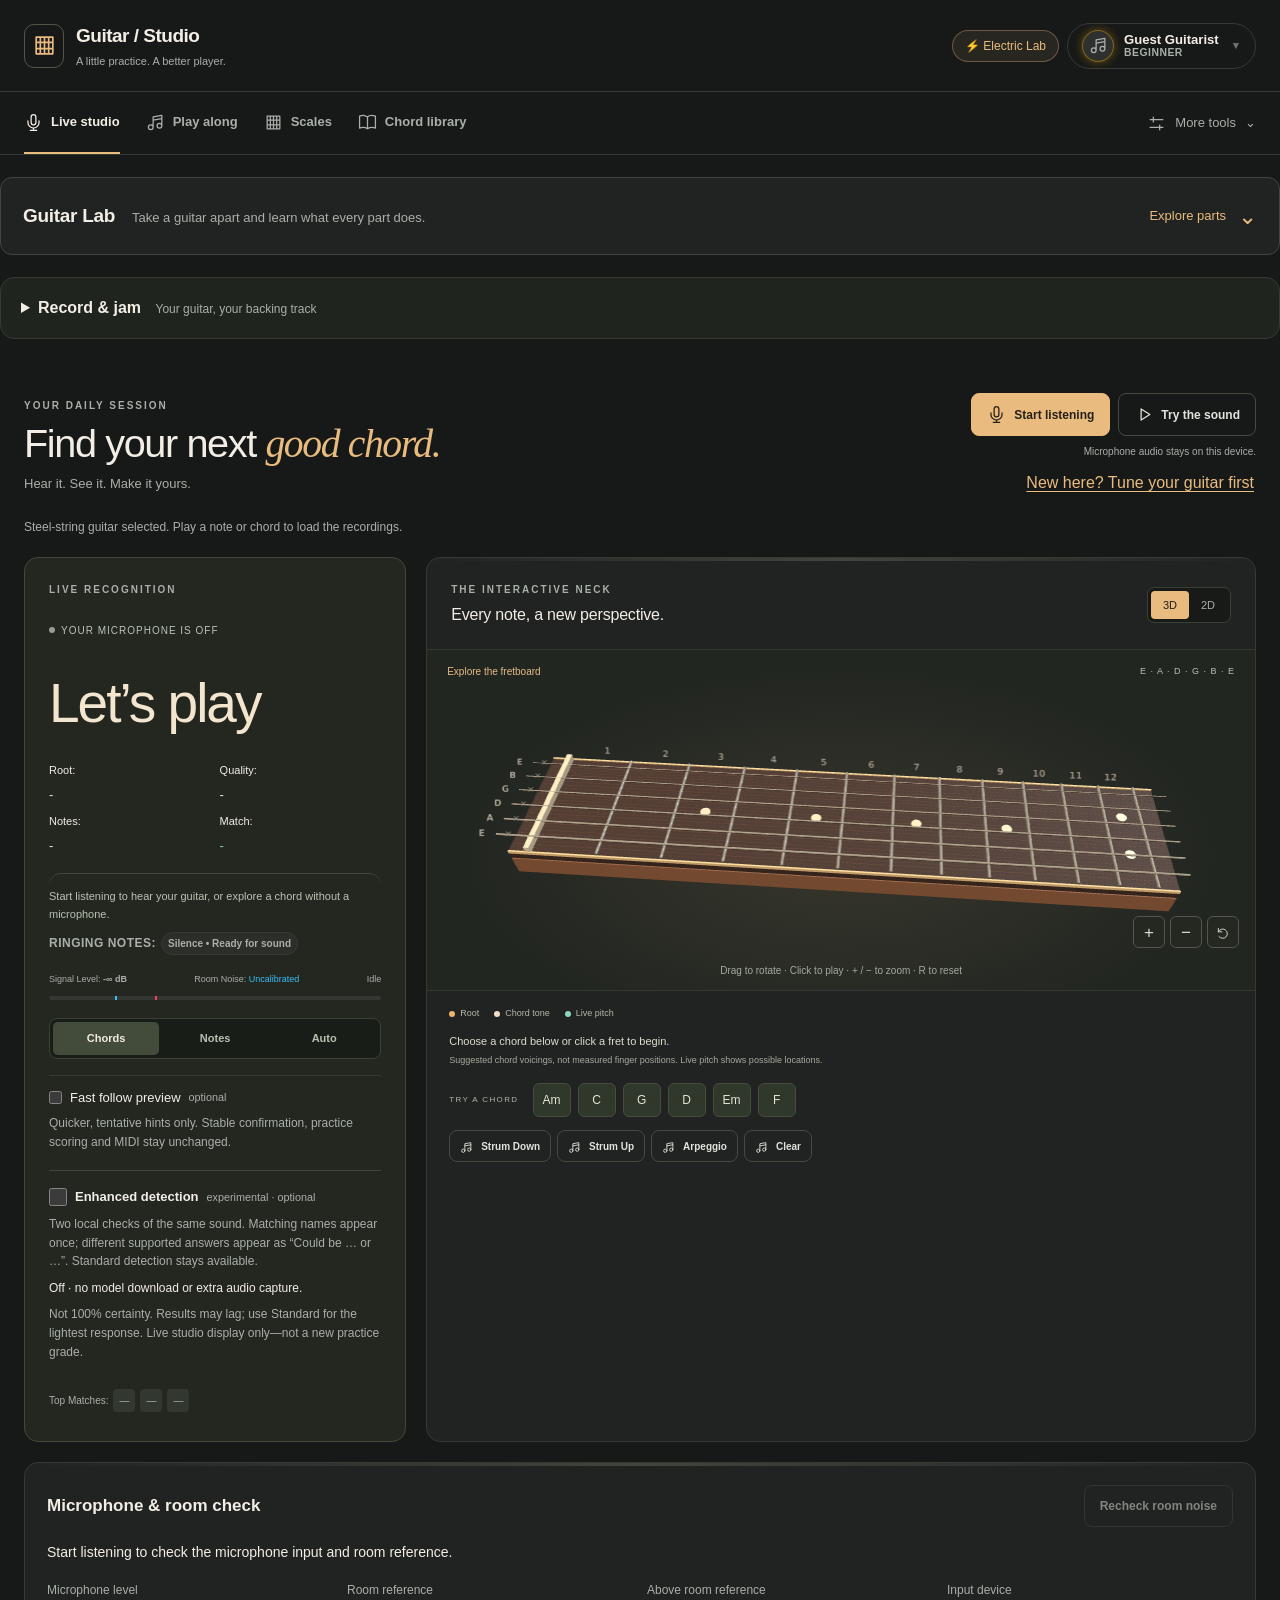
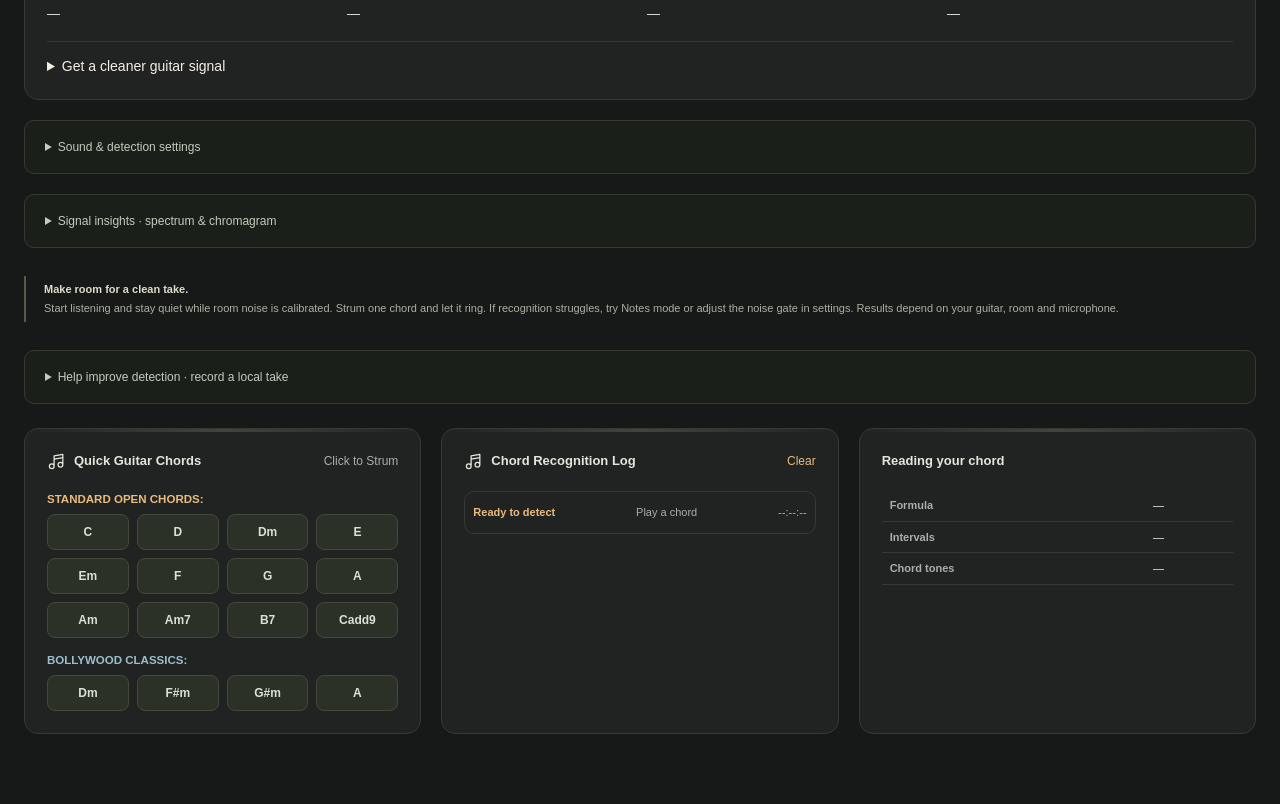
==== commit 702a2a8f: "deploy: publish Guitar Lab with the recovered electric model to backup Guitar Lab keeps its original" ====
--- a/index.html
+++ b/index.html
@@ -32,9 +32,11 @@
       window.__appErrors = function () { try { return JSON.parse(localStorage.getItem(KEY) || '[]'); } catch (e) { return []; } };
     })();
   </script>
-  <style>:root{--bg-dark:#07090e;--panel-bg:#0e121ef0;--card-bg:#141a2ce0;--accent-gold:#ffb300;--accent-amber:#ff8f00;--accent-cyan:#38bdf8;--accent-emerald:#10b981;--accent-rose:#f43f5e;--accent-purple:#a855f7;--text-main:#f8fafc;--text-muted:#94a3b8;--border-subtle:#ffb30040;--border-light:#ffffff14;--space-xs:4px;--space-sm:8px;--space-md:16px;--space-lg:24px;--space-xl:32px;--radius-sm:6px;--radius-md:10px;--radius-lg:16px;--radius-xl:20px;--radius-full:9999px;--shadow-sm:0 2px 8px #0000004d;--shadow-md:0 8px 24px #0006;--shadow-lg:0 16px 48px #00000080;--shadow-glow:0 0 20px #ffb3004d}@media (prefers-color-scheme:light){:root{--bg-dark:#f8fafc;--panel-bg:#fffffff2;--card-bg:#f8fafce6;--text-main:#0f172a;--text-muted:#64748b;--border-light:#00000014;--border-subtle:#ff8f004d}}*,:before,:after{box-sizing:border-box}*{margin:0;padding:0}html{-webkit-text-size-adjust:100%;font-size:16px}body{background:var(--bg-dark);color:var(--text-main);flex-direction:column;min-height:100vh;font-family:-apple-system,BlinkMacSystemFont,Segoe UI,Roboto,Helvetica,Arial,sans-serif;line-height:1.5;display:flex;overflow-x:hidden}:focus-visible{outline:2px solid var(--accent-gold);outline-offset:2px}::-webkit-scrollbar{width:8px;height:8px}::-webkit-scrollbar-track{background:var(--bg-dark)}::-webkit-scrollbar-thumb{background:var(--border-subtle);border-radius:4px}::-webkit-scrollbar-thumb:hover{background:var(--accent-gold)}#top-bar{padding:var(--space-md) var(--space-lg);-webkit-backdrop-filter:blur(14px);backdrop-filter:blur(14px);border-bottom:1px solid var(--border-subtle);z-index:30;justify-content:space-between;align-items:center;gap:var(--space-sm);background:linear-gradient(#101422fa 0%,#090c14eb 100%);flex-wrap:wrap;display:flex}.brand{align-items:center;gap:var(--space-sm);display:flex}.brand-icon{filter:drop-shadow(0 0 8px #ffb30099);font-size:1.8rem}.brand-text h1{background:linear-gradient(90deg,#ffd54f,#ff9100,#ff6d00);-webkit-text-fill-color:transparent;letter-spacing:.5px;-webkit-background-clip:text;font-size:1.25rem;font-weight:800}.brand-text p{color:var(--text-muted);font-size:.75rem}.top-actions{align-items:center;gap:var(--space-sm);flex-wrap:wrap;display:flex}.badge{border:1px solid var(--border-light);border-radius:var(--radius-full);color:var(--text-muted);background:#ffffff0f;align-items:center;gap:6px;padding:6px 12px;font-size:.75rem;display:flex}.badge.active{color:#6ee7b7;background:#10b98126;border-color:#10b98166}.badge.calibrated{color:#7dd3fc;background:#38bdf826;border-color:#38bdf866}.studio-nav-container{border-bottom:1px solid var(--border-light);z-index:1000;-webkit-backdrop-filter:blur(16px);backdrop-filter:blur(16px);background:#0a0e18f2;position:sticky;top:0;box-shadow:0 4px 20px #0006}.studio-nav-bar{scrollbar-width:thin;gap:8px;max-width:1400px;margin:0 auto;padding:10px 20px;display:flex;overflow-x:auto}.studio-tab-btn{border-radius:var(--radius-md);color:var(--text-muted);cursor:pointer;white-space:nowrap;-webkit-user-select:none;user-select:none;background:#ffffff08;border:1px solid #ffffff14;align-items:center;gap:8px;padding:9px 18px;font-size:.86rem;font-weight:700;transition:all .2s cubic-bezier(.4,0,.2,1);display:inline-flex}.studio-tab-btn:hover{color:#fff;background:#ffffff14;border-color:#fff3;transform:translateY(-1px)}.studio-tab-btn.active{color:var(--accent-gold);border-color:var(--accent-gold);background:linear-gradient(135deg,#ffb30040,#ff8f001f);box-shadow:0 0 20px #ffb30059}.studio-tab-btn .tab-badge{color:var(--text-muted);background:#ffffff1a;border-radius:6px;padding:2px 6px;font-size:.68rem}.studio-tab-btn.active .tab-badge{background:var(--accent-gold);color:#000}.studio-tab-pane{animation:.22s ease-out tabFadeIn;display:none}.studio-tab-pane.active{display:block}@keyframes tabFadeIn{0%{opacity:0;transform:translateY(6px)}to{opacity:1;transform:translateY(0)}}#main-container{padding:var(--space-lg);gap:var(--space-lg);flex:1;grid-template-columns:1fr 400px;width:100%;max-width:1440px;margin:0 auto;display:grid}@media (max-width:1100px){#main-container{grid-template-columns:1fr}}.card{background:var(--card-bg);border:1px solid var(--border-light);border-radius:var(--radius-lg);padding:var(--space-lg);-webkit-backdrop-filter:blur(12px);backdrop-filter:blur(12px);box-shadow:var(--shadow-md);margin-bottom:var(--space-lg);position:relative;overflow:hidden}.card:before{content:"";background:linear-gradient(90deg, transparent, var(--border-subtle), transparent);height:3px;position:absolute;top:0;left:0;right:0}.card-header{margin-bottom:var(--space-md);justify-content:space-between;align-items:center;display:flex}.card-title{color:var(--text-main);align-items:center;gap:8px;font-size:1rem;font-weight:700;display:flex}.chord-hero-box{border:2px solid var(--accent-gold);border-radius:var(--radius-xl);padding:var(--space-lg);text-align:center;margin-bottom:var(--space-lg);box-sizing:border-box;background:linear-gradient(145deg,#141a2ef2,#0a0e1afa);flex-direction:column;justify-content:space-between;min-height:310px;transition:border-color .25s,box-shadow .25s;display:flex;position:relative;box-shadow:0 0 35px #ffb3002e,inset 0 0 20px #ffb3000d}.status-badge-row{flex-wrap:wrap;justify-content:center;align-items:center;gap:10px;min-height:36px;display:flex}.chord-status-badge{text-transform:uppercase;letter-spacing:1px;border-radius:var(--radius-full);color:var(--text-muted);background:#ffffff14;align-items:center;gap:6px;padding:4px 12px;font-size:.75rem;display:inline-flex}.status-dot{background:#71717a;border-radius:50%;width:8px;height:8px}.status-dot.listening{background:var(--accent-emerald);box-shadow:0 0 10px var(--accent-emerald);animation:1.5s infinite pulse}.status-dot.calibrating{background:var(--accent-cyan);box-shadow:0 0 10px var(--accent-cyan);animation:.8s infinite pulse}@keyframes pulse{0%,to{opacity:1;transform:scale(1)}50%{opacity:.4;transform:scale(1.3)}}.detected-chord-name{letter-spacing:1px;background:linear-gradient(135deg,#fff 20%,#ffd54f 75%,#ff9100 100%);-webkit-text-fill-color:transparent;text-shadow:0 4px 24px #ffb3004d;text-align:center;-webkit-background-clip:text;justify-content:center;align-items:center;height:78px;min-height:78px;margin:4px 0;font-size:3.6rem;font-weight:900;line-height:1.1;display:flex;overflow:hidden}.top-candidates-row{height:34px;min-height:34px;color:var(--text-muted);justify-content:center;align-items:center;gap:8px;margin:4px 0;font-size:.8rem;display:flex}.candidate-pill{border:1px solid var(--border-light);background:#ffffff0d;border-radius:12px;padding:3px 10px}.candidate-pill strong{color:var(--accent-gold)}.chord-sub-info{flex-wrap:wrap;justify-content:center;align-items:center;gap:10px;min-height:44px;margin-top:8px;display:flex}.info-pill{border:1px solid var(--border-light);background:#ffffff0d;border-radius:12px;align-items:center;gap:6px;padding:6px 14px;font-size:.85rem;display:flex}.info-pill strong{color:var(--accent-cyan)}.seventh-inspector-box{box-sizing:border-box;text-align:left;background:#00000073;border:1px solid #ffb30047;border-radius:14px;height:94px;min-height:94px;margin-top:12px;padding:10px 16px;font-size:.78rem;transition:border-color .25s,background .25s;overflow:hidden}.inspector-header{justify-content:space-between;align-items:center;margin-bottom:6px;display:flex}.verdict-pill{text-transform:uppercase;letter-spacing:.5px;border-radius:12px;padding:3px 10px;font-size:.72rem;font-weight:800}.verdict-triad{color:#34d399;background:#10b98133;border:1px solid #10b98166}.verdict-seventh{color:#fbbf24;background:#f59e0b33;border:1px solid #f59e0b66}.inspector-meter-row{align-items:center;gap:10px;margin:6px 0;display:flex}.seventh-meter-track{background:#ffffff1a;border-radius:4px;flex:1;height:8px;position:relative;overflow:hidden}.seventh-meter-fill{background:linear-gradient(90deg, var(--accent-cyan), var(--accent-gold));width:0%;height:100%;transition:width 80ms}.seventh-meter-marker{z-index:5;background:#f43f5e;width:2px;position:absolute;top:0;bottom:0}.inspector-desc{color:var(--text-muted);font-size:.73rem;line-height:1.4}.meter-box{flex-direction:column;gap:4px;margin-top:14px;display:flex}.meter-labels{color:var(--text-muted);justify-content:space-between;font-size:.7rem;display:flex}.meter-container{background:#ffffff14;border-radius:5px;width:100%;height:10px;position:relative;overflow:hidden}.meter-bar{background:linear-gradient(90deg,#10b981 40%,#ffb300 75%,#f43f5e 95%);width:0%;height:100%;transition:width 50ms}.meter-threshold-marker{z-index:5;background:#f43f5e;width:2px;position:absolute;top:0;bottom:0}.noise-floor-marker{z-index:4;background:#38bdf8;width:2px;position:absolute;top:0;bottom:0}.visualizer-grid{gap:var(--space-md);margin-bottom:var(--space-md);grid-template-columns:1fr 1fr;display:grid}@media (max-width:768px){.visualizer-grid{grid-template-columns:1fr}}.vis-box{border:1px solid var(--border-light);border-radius:var(--radius-md);padding:var(--space-sm);background:#0a0e18d9;flex-direction:column;align-items:center;display:flex}.vis-label{color:var(--text-muted);justify-content:space-between;align-self:flex-start;align-items:center;gap:6px;width:100%;margin-bottom:8px;font-size:.75rem;font-weight:600;display:flex}canvas{border-radius:8px;width:100%;height:140px;display:block}.chroma-bars{justify-content:space-between;align-items:flex-end;gap:4px;width:100%;height:110px;padding:0 4px 4px;display:flex}.chroma-col{flex-direction:column;flex:1;justify-content:flex-end;align-items:center;height:100%;display:flex}.chroma-fill{background:linear-gradient(180deg, var(--accent-gold), #ffb30033);border-radius:4px 4px 0 0;width:100%;height:4%;min-height:3px;transition:height 80ms}.chroma-col.highlight .chroma-fill{background:linear-gradient(#ff4081,#f50057);box-shadow:0 0 10px #f50057b3}.chroma-note-name{color:var(--text-muted);margin-top:6px;font-size:.72rem;font-weight:700}.chroma-col.highlight .chroma-note-name{color:#ff80ab;font-weight:800}.btn-group{gap:var(--space-sm);margin-top:var(--space-md);flex-wrap:wrap;display:flex}.btn{border-radius:var(--radius-md);cursor:pointer;border:none;align-items:center;gap:8px;padding:10px 18px;font-size:.88rem;font-weight:700;transition:all .2s;display:inline-flex}.btn-primary{background:linear-gradient(135deg, var(--accent-gold), var(--accent-amber));color:#07090e;box-shadow:0 4px 15px #ffb3004d}.btn-primary:hover{transform:translateY(-2px);box-shadow:0 6px 20px #ffb30073}.btn-calibrate{color:#fff;background:linear-gradient(135deg,#0284c7,#0369a1);box-shadow:0 4px 15px #0284c74d}.btn-calibrate:hover{background:linear-gradient(135deg,#0369a1,#075985);transform:translateY(-2px)}.btn-secondary{color:var(--text-main);border:1px solid var(--border-light);background:#ffffff14}.btn-secondary:hover{background:#ffffff24;border-color:#fff3}.btn-test-speaker{color:#fff;background:linear-gradient(135deg,#10b981,#059669);box-shadow:0 4px 12px #10b9814d}.btn-test-speaker:hover{transform:translateY(-2px)}.btn-listen-active{animation:1.5s infinite micPulse;color:#fff!important;background:linear-gradient(135deg,#ef4444,#dc2626)!important;box-shadow:0 0 20px #ef444480!important}@keyframes micPulse{0%,to{box-shadow:0 0 15px #ef444466}50%{box-shadow:0 0 28px #ef4444cc}}.controls-grid{gap:var(--space-md);margin-top:var(--space-md);padding:var(--space-md) var(--space-lg);border-radius:var(--radius-md);background:#00000040;grid-template-columns:repeat(auto-fit,minmax(240px,1fr));display:grid}.slider-item{color:var(--text-muted);flex-direction:column;gap:6px;font-size:.8rem;display:flex}.slider-row{align-items:center;gap:10px;display:flex}.slider-row input[type=range]{accent-color:var(--accent-gold);cursor:pointer;flex:1}.mode-toggle-group{background:#ffffff0d;border-radius:8px;gap:6px;padding:3px;display:flex}.mode-pill{color:var(--text-muted);cursor:pointer;background:0 0;border:none;border-radius:6px;flex:1;padding:5px 8px;font-size:.75rem;font-weight:600;transition:all .2s}.mode-pill.active{background:var(--accent-gold);color:#000;font-weight:700}.fretboard-container{padding:16px 12px 12px;overflow-x:auto;background:linear-gradient(#170f0a 0%,#2a1910 20%,#1f130b 50%,#2a1910 80%,#170f0a 100%)!important;border:2px solid #5a3825!important;border-radius:16px!important;box-shadow:inset 0 3px 12px #000000f2,inset 0 -3px 12px #000000f2,0 12px 35px #0009!important}.fretboard-board{flex-direction:column;min-width:740px;display:flex;position:relative}.fret-numbers{margin-bottom:6px;padding-left:54px;display:flex}.fret-num{text-align:center;color:#8d6e63;flex:1;font-size:.7rem;font-weight:700}.fret-num.marker{text-shadow:0 0 8px #ffb30099;color:var(--accent-gold)!important}.guitar-string-row{align-items:center;height:32px;display:flex;position:relative}.string-header{width:54px;color:var(--text-muted);align-items:center;gap:6px;font-size:.78rem;font-weight:700;display:flex}.string-header .mute-btn{border:1px solid var(--border-light);color:#f43f5e;cursor:pointer;background:#ffffff1a;border-radius:4px;justify-content:center;align-items:center;width:20px;height:20px;font-size:.7rem;font-weight:800;display:flex}.string-header .mute-btn.muted{color:#fff;background:#f43f5e}.fret-cells-container{flex:1;display:flex;position:relative}.string-wire{pointer-events:none;z-index:1;background:linear-gradient(#d4af37,#8c6d32,#3b2f15);position:absolute;top:50%;left:0;right:0;transform:translateY(-50%);box-shadow:0 1px 3px #000c}.str-6{height:4.2px}.str-5{height:3.4px}.str-4{height:2.6px}.str-3{height:2px}.str-2{height:1.5px}.str-1{height:1.1px}.fret-cell{cursor:pointer;z-index:2;border-right:2px solid #bcaaa4;flex:1;justify-content:center;align-items:center;height:32px;transition:background .15s;display:flex;position:relative}.fret-cell:first-child{border-left:6px solid #efebe9}.fret-cell:hover{background:#ffb30026}.fret-cell .finger-dot{background:var(--accent-gold);color:#000;border-radius:50%;justify-content:center;align-items:center;width:22px;height:22px;font-size:.7rem;font-weight:800;animation:.15s cubic-bezier(.175,.885,.32,1.275) popIn;display:flex;box-shadow:0 0 10px #ffb300e6}@keyframes popIn{0%{opacity:0;transform:scale(.3)}to{opacity:1;transform:scale(1)}}.sidebar{gap:var(--space-lg);flex-direction:column;display:flex}.sound-style-box{border:1px solid var(--border-subtle);border-radius:var(--radius-md);padding:var(--space-sm) var(--space-md);margin-bottom:var(--space-md);background:#ffb30014;flex-direction:column;gap:8px;display:flex}.sound-style-box .label{color:var(--accent-gold);text-transform:uppercase;letter-spacing:.5px;font-size:.75rem;font-weight:700}.sound-buttons{gap:8px;display:flex}.sound-btn{border:1px solid var(--border-light);color:var(--text-main);cursor:pointer;background:#ffffff0d;border-radius:8px;flex:1;justify-content:center;align-items:center;gap:6px;padding:7px 10px;font-size:.78rem;font-weight:600;transition:all .2s;display:flex}.sound-btn.active{background:var(--accent-gold);color:#000;border-color:var(--accent-gold);font-weight:800}.preset-chip-grid{grid-template-columns:repeat(4,1fr);gap:8px;display:grid}.preset-chip{border:1px solid var(--border-light);text-align:center;cursor:pointer;color:var(--text-main);background:#ffffff0d;border-radius:8px;padding:8px 4px;font-size:.82rem;font-weight:700;transition:all .15s}.preset-chip:hover{background:var(--accent-gold);color:#000;border-color:var(--accent-gold);transform:translateY(-2px)}.preset-chip.active{background:var(--accent-gold);color:#000;font-weight:800;box-shadow:0 0 12px #ffb30066}.compare-box{margin-bottom:var(--space-sm);background:#f59e0b1a;border:1px solid #f59e0b4d;border-radius:10px;flex-direction:column;gap:6px;padding:10px;display:flex}.compare-btn-row{gap:8px;display:flex}.compare-btn{border:1px solid var(--border-light);color:var(--text-main);cursor:pointer;text-align:center;background:#ffffff12;border-radius:6px;flex:1;padding:8px 6px;font-size:.78rem;font-weight:700;transition:all .15s}.compare-btn:hover{background:var(--accent-gold);color:#000}.history-log-box{border:1px solid var(--border-light);background:#0000004d;border-radius:10px;flex-direction:column;gap:6px;max-height:160px;padding:8px;font-size:.78rem;display:flex;overflow-y:auto}.history-item{background:#ffffff0a;border-radius:6px;justify-content:space-between;align-items:center;padding:4px 8px;display:flex}.history-item .hist-name{color:var(--accent-gold);font-weight:700}.history-item .hist-time{color:var(--text-muted);font-size:.7rem}.theory-table{border-collapse:collapse;width:100%;font-size:.82rem}.theory-table th,.theory-table td{text-align:left;border-bottom:1px solid var(--border-light);padding:7px 8px}.theory-table th{color:var(--text-muted);font-weight:600}.theory-table td strong{color:var(--accent-cyan)}.diag-box{border-radius:var(--radius-md);padding:var(--space-sm) var(--space-md);color:#bae6fd;background:#38bdf814;border:1px solid #38bdf840;font-size:.8rem;line-height:1.5}.diag-box strong{color:#38bdf8}.rhythm-dock-container{border-top:1px solid var(--border-subtle);justify-content:space-between;align-items:center;gap:var(--space-sm);z-index:100;-webkit-backdrop-filter:blur(16px);backdrop-filter:blur(16px);background:linear-gradient(#101626fa,#090d18f5);flex-wrap:wrap;padding:10px 20px;display:flex;position:sticky;bottom:0;box-shadow:0 -4px 25px #00000080}.rhythm-dock-left{align-items:center;gap:var(--space-sm);flex-wrap:wrap;display:flex}.rhythm-select-pill{border:1px solid var(--border-light);color:var(--text-main);cursor:pointer;background:#ffffff0f;border-radius:12px;outline:none;padding:6px 12px;font-size:.8rem;font-weight:700}.rhythm-select-pill option{color:#fff;background:#0d1222}.rhythm-beat-indicators{align-items:center;gap:6px;display:flex}.rhythm-beat-dot{background:#ffffff26;border-radius:50%;width:10px;height:10px;transition:all .1s}.rhythm-beat-dot.sam-beat{border:1.5px solid var(--accent-gold)}.rhythm-beat-dot.active-beat{background:var(--accent-gold);box-shadow:0 0 10px var(--accent-gold);transform:scale(1.3)}.user-profile-btn{border:1px solid var(--border-subtle);color:var(--text-main);cursor:pointer;background:linear-gradient(135deg,#ffb30024,#ff8f0014);border-radius:24px;align-items:center;gap:10px;padding:6px 14px;transition:all .2s;display:inline-flex}.user-profile-btn:hover{border-color:var(--accent-gold);background:linear-gradient(135deg,#ffb30047,#ff8f002e);transform:translateY(-1px);box-shadow:0 4px 15px #ffb30040}.user-avatar-badge{background:#ffffff1a;border:1px solid #ffb30066;border-radius:50%;justify-content:center;align-items:center;width:32px;height:32px;font-size:1.15rem;display:flex;box-shadow:0 0 10px #ffb30059}.user-info-text{text-align:left;flex-direction:column;line-height:1.15;display:flex}.user-name{color:#fff;font-size:.82rem;font-weight:700}.user-level-badge{color:var(--accent-gold);text-transform:uppercase;letter-spacing:.5px;font-size:.65rem;font-weight:600}.modal-backdrop{-webkit-backdrop-filter:blur(12px);backdrop-filter:blur(12px);z-index:9999;background:#03060fd9;justify-content:center;align-items:center;padding:20px;display:none;position:fixed;inset:0}.modal-backdrop.active{display:flex}.modal-card{border:1px solid var(--border-subtle);background:linear-gradient(160deg,#0e1424,#080b14);border-radius:24px;flex-direction:column;width:100%;max-width:650px;max-height:90vh;animation:.22s cubic-bezier(.16,1,.3,1) modalPopIn;display:flex;overflow-y:auto;box-shadow:0 20px 60px #000000d9,0 0 30px #ffb3001f}@keyframes modalPopIn{0%{opacity:0;transform:scale(.94)}to{opacity:1;transform:scale(1)}}.modal-header{border-bottom:1px solid var(--border-light);justify-content:space-between;align-items:center;padding:18px 24px;display:flex}.modal-body{padding:24px}.modal-tab-row{border-bottom:1px solid var(--border-light);gap:10px;margin-bottom:20px;display:flex}.modal-tab-btn{color:var(--text-muted);cursor:pointer;background:0 0;border:none;border-bottom:2px solid #0000;padding:8px 16px;font-size:.85rem;font-weight:700;transition:all .2s}.modal-tab-btn.active{color:var(--accent-gold);border-bottom-color:var(--accent-gold)}.stats-grid-4{grid-template-columns:repeat(auto-fit,minmax(130px,1fr));gap:12px;margin:16px 0;display:grid}.stat-card-mini{border:1px solid var(--border-light);text-align:center;background:#ffffff08;border-radius:14px;padding:14px 10px}.stat-num-mini{color:var(--accent-gold);font-size:1.4rem;font-weight:800}.stat-label-mini{color:var(--text-muted);margin-top:4px;font-size:.72rem}.profile-list-item{border:1px solid var(--border-light);background:#ffffff08;border-radius:14px;justify-content:space-between;align-items:center;gap:12px;margin-bottom:10px;padding:12px 16px;transition:all .2s;display:flex}.profile-list-item.active-profile{border-color:var(--accent-gold);background:#ffb30014}.modal-pane{display:none}.modal-pane.active{display:block}.recorder-container{max-width:900px;margin:0 auto}.recorder-card{background:var(--panel-bg);border:1px solid var(--border-light);border-radius:var(--radius-xl);margin-bottom:24px;padding:24px 32px}.rec-time-display{color:var(--accent-gold);text-align:center;text-shadow:0 0 20px #ffb30066;margin:16px 0;font-family:Courier New,monospace;font-size:2.5rem;font-weight:800}.rec-button-big{color:#fff;cursor:pointer;background:linear-gradient(145deg,#ef4444,#dc2626);border:4px solid #ffffff1a;border-radius:50%;justify-content:center;align-items:center;width:96px;height:96px;font-size:2.2rem;transition:all .15s;display:flex;box-shadow:0 8px 30px #ef444480,inset 0 -4px 12px #0000004d}.rec-button-big:hover{transform:scale(1.05);box-shadow:0 12px 40px #ef4444b3,inset 0 -4px 12px #0000004d}.rec-button-big.recording-now{background:linear-gradient(145deg,#dc2626,#b91c1c);animation:.8s infinite recPulse}@keyframes recPulse{0%,to{box-shadow:0 8px 30px #ef444480,0 0 #ef4444b3,inset 0 -4px 12px #0000004d}50%{box-shadow:0 8px 30px #ef444480,0 0 0 12px #ef444400,inset 0 -4px 12px #0000004d}}#rec-countin-overlay{text-align:center}#rec-active-player-box audio{width:100%}.rec-list{max-height:400px;overflow-y:auto}.rec-item{border:1px solid var(--border-light);background:#ffffff05;border-radius:12px;justify-content:space-between;align-items:center;margin-bottom:8px;padding:12px 16px;display:flex}.rec-item:hover{border-color:var(--border-subtle)}.badge{border-radius:var(--radius-full);align-items:center;gap:6px;padding:4px 10px;font-size:.75rem;font-weight:600;display:inline-flex}.badge.active{border:1px solid var(--accent-emerald);color:var(--accent-emerald);background:#10b98126}.modal-backdrop{-webkit-backdrop-filter:blur(10px);backdrop-filter:blur(10px);z-index:2000;background:#000000bf;justify-content:center;align-items:center;display:none;position:fixed;inset:0}.modal-card{border:1.5px solid var(--accent-purple);border-radius:var(--radius-xl);padding:var(--space-xl);gap:var(--space-md);background:#0f1424;flex-direction:column;width:90%;max-width:540px;display:flex;box-shadow:0 15px 50px #000000b3}.sr-only{clip:rect(0, 0, 0, 0);white-space:nowrap;border:0;width:1px;height:1px;margin:-1px;padding:0;position:absolute;overflow:hidden}.hidden{display:none!important}.flex-center{justify-content:center;align-items:center;display:flex}.text-gold{color:var(--accent-gold)}.text-cyan{color:var(--accent-cyan)}.text-emerald{color:var(--accent-emerald)}.songs-container{flex-direction:column;gap:20px;max-width:1300px;margin:20px auto;padding:0 20px;display:flex}.song-hero-card{border:1px solid var(--border-subtle);background:linear-gradient(145deg,#141a30eb,#0c101ef2);border-radius:20px;flex-direction:column;gap:18px;padding:24px;display:flex;box-shadow:0 10px 40px #0006}.song-header-row{flex-wrap:wrap;justify-content:space-between;align-items:flex-start;gap:16px;display:flex}.song-title-group h2{background:linear-gradient(90deg,#ffd54f,#ff9100,#ff6d00);-webkit-text-fill-color:transparent;-webkit-background-clip:text;align-items:center;gap:10px;margin-bottom:4px;font-size:1.6rem;font-weight:800;display:flex}.song-meta-pills{flex-wrap:wrap;gap:8px;margin-top:6px;display:flex}.song-meta-pill{border:1px solid var(--border-light);color:var(--text-muted);background:#ffffff0d;border-radius:14px;align-items:center;gap:6px;padding:4px 12px;font-size:.76rem;display:inline-flex}.song-meta-pill strong{color:var(--accent-gold)}.song-select-dropdown{border:1.5px solid var(--accent-gold);color:var(--text-main);cursor:pointer;background:#0e121ee6;border-radius:12px;outline:none;min-width:260px;padding:10px 16px;font-size:.92rem;font-weight:700}.song-select-dropdown option{color:#fff;background:#0d111e}.song-playback-bar{border:1px solid var(--border-light);background:#0006;border-radius:16px;flex-wrap:wrap;justify-content:space-between;align-items:center;gap:12px;padding:12px 18px;display:flex}.playback-main-btns{flex-wrap:wrap;align-items:center;gap:8px;display:flex}.btn-song-play{color:#fff;cursor:pointer;background:linear-gradient(135deg,#10b981,#059669);border:none;border-radius:12px;align-items:center;gap:8px;padding:10px 22px;font-size:.95rem;font-weight:800;transition:transform .15s,box-shadow .15s;display:flex;box-shadow:0 4px 15px #10b98166}.btn-song-play:hover{transform:translateY(-2px);box-shadow:0 6px 20px #10b98199}.btn-song-play.playing{background:linear-gradient(135deg,#f43f5e,#be123c);box-shadow:0 4px 15px #f43f5e66}.song-mode-btn{color:var(--text-muted);cursor:pointer;background:0 0;border:none;border-radius:8px;padding:6px 14px;font-size:.8rem;font-weight:700;transition:all .2s}.song-mode-btn.active{background:var(--accent-gold);color:#000;font-weight:800;box-shadow:0 0 12px #ffb30066}.tempo-speed-control{color:var(--text-muted);border:1px solid var(--border-light);background:#ffffff0d;border-radius:10px;align-items:center;gap:8px;padding:6px 12px;font-size:.82rem;font-weight:700;display:flex}.practice-mic-toggle{border:1px solid var(--border-light);color:var(--text-main);cursor:pointer;background:#ffffff0f;border-radius:10px;align-items:center;gap:6px;padding:8px 14px;font-size:.8rem;font-weight:700;display:flex}.practice-mic-toggle.active{border-color:var(--accent-emerald);color:var(--accent-emerald);background:#10b98126}.song-guitar-card{border:1px solid var(--border-light);background:#0006;border-radius:16px;padding:16px}.song-guitar-hud-row{flex-wrap:wrap;justify-content:space-between;align-items:center;gap:12px;display:flex}.hud-stat-badge{border:1px solid var(--border-light);background:#ffffff0a;border-radius:10px;flex-direction:column;gap:2px;padding:6px 12px;display:flex}.hud-stat-lbl{color:var(--text-muted);text-transform:uppercase;letter-spacing:.5px;font-size:.65rem;font-weight:700}.hud-stat-val{color:#fff;font-size:.92rem;font-weight:800}.eval-match-indicator{border:1px solid var(--border-light);color:var(--text-muted);background:#ffffff0f;border-radius:20px;padding:6px 14px;font-size:.82rem;font-weight:700}.eval-match-indicator.match-success{border-color:var(--accent-emerald);color:var(--accent-emerald);background:#10b98133;animation:.4s pulseMatch}@keyframes pulseMatch{0%{transform:scale(1)}50%{transform:scale(1.08)}to{transform:scale(1)}}.lyrics-scroll-container{border:1px solid var(--border-light);background:#0000004d;border-radius:12px;flex-direction:column;gap:10px;max-height:280px;padding:14px;display:flex;overflow-y:auto}.lyric-line-item{cursor:pointer;border-left:3px solid #0000;border-radius:8px;padding:8px 12px;transition:background .15s}.lyric-line-item:hover{background:#ffffff0a}.lyric-line-item.active-line{border-left-color:var(--accent-gold);background:#ffb3001f}.chord-word-pair{flex-direction:column;align-items:flex-start;margin-right:12px;display:inline-flex}.chord-label-over{color:var(--accent-gold);min-height:18px;font-size:.8rem;font-weight:800}.lyric-word-under{color:#fff;font-size:.95rem}.chord-tag-badge{color:var(--accent-gold);cursor:pointer;background:#ffb30026;border:1px solid #ffb3004d;border-radius:6px;align-items:center;gap:4px;padding:4px 10px;font-family:monospace;font-size:.85rem;font-weight:800;transition:all .2s;display:inline-flex}.chord-tag-badge:hover{border-color:var(--accent-gold);background:#ffb3004d}.chord-tag-badge.playing-now{background:var(--accent-gold);color:#000;transform:scale(1.08);box-shadow:0 0 14px #ffb300cc}.chord-tag-badge.user-matched{background:var(--accent-emerald)!important;color:#000!important;box-shadow:0 0 18px var(--accent-emerald)!important;border-color:#fff!important}.trainer-container{flex-direction:column;gap:18px;max-width:900px;margin:20px auto;padding:0 16px;display:flex}.trainer-stats-row{grid-template-columns:repeat(auto-fit,minmax(140px,1fr));gap:12px;display:grid}.trainer-stat-card{border:1px solid var(--border-light);text-align:center;background:#141a2ce0;border-radius:14px;padding:14px}.trainer-stat-val{color:var(--accent-gold);font-size:1.6rem;font-weight:900}.trainer-stat-label{color:var(--text-muted);text-transform:uppercase;margin-top:4px;font-size:.72rem;font-weight:700}.trainer-card-hero{border:1.5px solid var(--accent-gold);text-align:center;background:linear-gradient(145deg,#141a30f0,#0e1220f5);border-radius:20px;padding:30px 20px;box-shadow:0 10px 40px #00000080}.trainer-instruction{color:var(--text-muted);margin-bottom:8px;font-size:1rem}.trainer-target-chord{color:var(--accent-gold);margin:6px 0;font-size:2.6rem;font-weight:900}.quiz-choice-btn{border:1.5px solid var(--border-light);color:#fff;cursor:pointer;background:#ffffff0d;border-radius:12px;padding:14px;font-size:1.2rem;font-weight:800;transition:all .15s}.quiz-choice-btn:hover{border-color:var(--accent-gold);background:#ffb30033;transform:translateY(-2px)}.quiz-choice-btn.correct{box-shadow:0 0 16px #10b98199;border-color:var(--accent-emerald)!important;color:#34d399!important;background:#10b9814d!important}.quiz-choice-btn.incorrect{border-color:var(--accent-rose)!important;color:#f87171!important;background:#f43f5e4d!important}.scales-container{flex-direction:column;gap:20px;max-width:1300px;margin:20px auto;padding:0 16px;display:flex}.scales-header-card{border:1px solid var(--border-subtle);background:linear-gradient(145deg,#141a30f0,#0e1220f5);border-radius:20px;padding:24px;box-shadow:0 10px 40px #0006}.scale-select-grid{grid-template-columns:repeat(auto-fit,minmax(220px,1fr));gap:16px;margin-top:14px;display:grid}.scale-control-group{flex-direction:column;gap:6px;display:flex}.scale-control-label{text-transform:uppercase;color:var(--accent-gold);letter-spacing:.5px;align-items:center;gap:6px;font-size:.75rem;font-weight:800;display:flex}.scale-root-selector{flex-wrap:wrap;gap:4px;display:flex}.scale-root-btn{border:1px solid var(--border-light);color:var(--text-main);cursor:pointer;background:#ffffff0d;border-radius:6px;padding:4px 8px;font-size:.78rem;font-weight:700}.scale-root-btn:hover{background:var(--accent-gold);color:#000}.scale-root-btn.active{background:var(--accent-gold);color:#000;border-color:var(--accent-gold);font-weight:800}.scale-preset-dropdown{border:1px solid var(--border-light);color:var(--text-main);background:#0e121ee6;border-radius:10px;padding:8px 12px;font-size:.85rem;font-weight:700}.scale-toggle-btn-group{border:1px solid var(--border-light);background:#0000004d;border-radius:10px;padding:3px;display:flex}.scale-toggle-btn{color:var(--text-muted);cursor:pointer;background:0 0;border:none;border-radius:8px;flex:1;padding:6px 10px;font-size:.75rem;font-weight:700}.scale-toggle-btn.active{background:var(--accent-gold);color:#000}.scale-note-marker{z-index:5;border-radius:50%;justify-content:center;align-items:center;width:22px;height:22px;font-size:.68rem;font-weight:800;display:flex;box-shadow:0 0 8px #000c}.scale-note-marker.root{background:var(--accent-gold);color:#000;border:2px solid #fff;box-shadow:0 0 12px #ffb300e6}.scale-note-marker.tone{color:#000;background:#38bdf8}.scale-note-marker.blue-note{color:#fff;background:#a855f7;box-shadow:0 0 10px #a855f7cc}.scale-note-marker.active-playing{box-shadow:0 0 18px #fff, 0 0 25px var(--accent-gold);z-index:10;transform:scale(1.3)}.scale-dot{color:#fff;z-index:5;cursor:pointer;background:#3a3a3a;border-radius:50%;justify-content:center;align-items:center;width:22px;height:22px;font-size:.68rem;font-weight:800;transition:transform .1s,box-shadow .1s,background .1s;display:flex}.scale-dot.root{background:var(--accent-gold);color:#000;border:2px solid #fff}.scale-dot.tone{color:#000;background:#38bdf8}.scale-dot.blue{color:#fff;background:#a855f7}.scale-dot.active-pluck{color:#000;box-shadow:0 0 16px 4px var(--accent-gold), 0 0 26px var(--accent-gold);z-index:10;background:#fff;transform:scale(1.45)}.string-wire.vibrating{filter:brightness(1.7);box-shadow:0 0 8px var(--accent-gold)}</style>
-  <script type="module" crossorigin src="./assets/main-D3pHlJod.js"></script>
-  <link rel="stylesheet" crossorigin href="./assets/main-ChUXFVlz.css">
+  <style>:root{--bg-dark:#07090e;--panel-bg:#0e121ef0;--card-bg:#141a2ce0;--accent-gold:#ffb300;--accent-amber:#ff8f00;--accent-cyan:#38bdf8;--accent-emerald:#10b981;--accent-rose:#f43f5e;--accent-purple:#a855f7;--text-main:#f8fafc;--text-muted:#94a3b8;--border-subtle:#ffb30040;--border-light:#ffffff14;--space-xs:4px;--space-sm:8px;--space-md:16px;--space-lg:24px;--space-xl:32px;--radius-sm:6px;--radius-md:10px;--radius-lg:16px;--radius-xl:20px;--radius-full:9999px;--shadow-sm:0 2px 8px #0000004d;--shadow-md:0 8px 24px #0006;--shadow-lg:0 16px 48px #00000080;--shadow-glow:0 0 20px #ffb3004d}@media (prefers-color-scheme:light){:root{--bg-dark:#f8fafc;--panel-bg:#fffffff2;--card-bg:#f8fafce6;--text-main:#0f172a;--text-muted:#64748b;--border-light:#00000014;--border-subtle:#ff8f004d}}*,:before,:after{box-sizing:border-box}*{margin:0;padding:0}html{-webkit-text-size-adjust:100%;font-size:16px}body{background:var(--bg-dark);color:var(--text-main);flex-direction:column;min-height:100vh;font-family:-apple-system,BlinkMacSystemFont,Segoe UI,Roboto,Helvetica,Arial,sans-serif;line-height:1.5;display:flex;overflow-x:hidden}:focus-visible{outline:2px solid var(--accent-gold);outline-offset:2px}::-webkit-scrollbar{width:8px;height:8px}::-webkit-scrollbar-track{background:var(--bg-dark)}::-webkit-scrollbar-thumb{background:var(--border-subtle);border-radius:4px}::-webkit-scrollbar-thumb:hover{background:var(--accent-gold)}#top-bar{padding:var(--space-md) var(--space-lg);-webkit-backdrop-filter:blur(14px);backdrop-filter:blur(14px);border-bottom:1px solid var(--border-subtle);z-index:30;justify-content:space-between;align-items:center;gap:var(--space-sm);background:linear-gradient(#101422fa 0%,#090c14eb 100%);flex-wrap:wrap;display:flex}.brand{align-items:center;gap:var(--space-sm);display:flex}.brand-icon{filter:drop-shadow(0 0 8px #ffb30099);font-size:1.8rem}.brand-text h1{background:linear-gradient(90deg,#ffd54f,#ff9100,#ff6d00);-webkit-text-fill-color:transparent;letter-spacing:.5px;-webkit-background-clip:text;font-size:1.25rem;font-weight:800}.brand-text p{color:var(--text-muted);font-size:.75rem}.top-actions{align-items:center;gap:var(--space-sm);flex-wrap:wrap;display:flex}.el-lab-link{border-radius:var(--radius-full);color:#eabb7f;white-space:nowrap;background:#eabb7f14;border:1px solid #eabb7f59;align-items:center;gap:4px;padding:6px 12px;font-size:.75rem;text-decoration:none;display:flex}.el-lab-link:hover{background:#eabb7f29;border-color:#eabb7f99}.badge{border:1px solid var(--border-light);border-radius:var(--radius-full);color:var(--text-muted);background:#ffffff0f;align-items:center;gap:6px;padding:6px 12px;font-size:.75rem;display:flex}.badge.active{color:#6ee7b7;background:#10b98126;border-color:#10b98166}.badge.calibrated{color:#7dd3fc;background:#38bdf826;border-color:#38bdf866}.studio-nav-container{border-bottom:1px solid var(--border-light);z-index:1000;-webkit-backdrop-filter:blur(16px);backdrop-filter:blur(16px);background:#0a0e18f2;position:sticky;top:0;box-shadow:0 4px 20px #0006}.studio-nav-bar{scrollbar-width:thin;gap:8px;max-width:1400px;margin:0 auto;padding:10px 20px;display:flex;overflow-x:auto}.studio-tab-btn{border-radius:var(--radius-md);color:var(--text-muted);cursor:pointer;white-space:nowrap;-webkit-user-select:none;user-select:none;background:#ffffff08;border:1px solid #ffffff14;align-items:center;gap:8px;padding:9px 18px;font-size:.86rem;font-weight:700;transition:all .2s cubic-bezier(.4,0,.2,1);display:inline-flex}.studio-tab-btn:hover{color:#fff;background:#ffffff14;border-color:#fff3;transform:translateY(-1px)}.studio-tab-btn.active{color:var(--accent-gold);border-color:var(--accent-gold);background:linear-gradient(135deg,#ffb30040,#ff8f001f);box-shadow:0 0 20px #ffb30059}.studio-tab-btn .tab-badge{color:var(--text-muted);background:#ffffff1a;border-radius:6px;padding:2px 6px;font-size:.68rem}.studio-tab-btn.active .tab-badge{background:var(--accent-gold);color:#000}.studio-tab-pane{animation:.22s ease-out tabFadeIn;display:none}.studio-tab-pane.active{display:block}@keyframes tabFadeIn{0%{opacity:0;transform:translateY(6px)}to{opacity:1;transform:translateY(0)}}#main-container{padding:var(--space-lg);gap:var(--space-lg);flex:1;grid-template-columns:1fr 400px;width:100%;max-width:1440px;margin:0 auto;display:grid}@media (max-width:1100px){#main-container{grid-template-columns:1fr}}.card{background:var(--card-bg);border:1px solid var(--border-light);border-radius:var(--radius-lg);padding:var(--space-lg);-webkit-backdrop-filter:blur(12px);backdrop-filter:blur(12px);box-shadow:var(--shadow-md);margin-bottom:var(--space-lg);position:relative;overflow:hidden}.card:before{content:"";background:linear-gradient(90deg, transparent, var(--border-subtle), transparent);height:3px;position:absolute;top:0;left:0;right:0}.card-header{margin-bottom:var(--space-md);justify-content:space-between;align-items:center;display:flex}.card-title{color:var(--text-main);align-items:center;gap:8px;font-size:1rem;font-weight:700;display:flex}.chord-hero-box{border:2px solid var(--accent-gold);border-radius:var(--radius-xl);padding:var(--space-lg);text-align:center;margin-bottom:var(--space-lg);box-sizing:border-box;background:linear-gradient(145deg,#141a2ef2,#0a0e1afa);flex-direction:column;justify-content:space-between;min-height:310px;transition:border-color .25s,box-shadow .25s;display:flex;position:relative;box-shadow:0 0 35px #ffb3002e,inset 0 0 20px #ffb3000d}.status-badge-row{flex-wrap:wrap;justify-content:center;align-items:center;gap:10px;min-height:36px;display:flex}.chord-status-badge{text-transform:uppercase;letter-spacing:1px;border-radius:var(--radius-full);color:var(--text-muted);background:#ffffff14;align-items:center;gap:6px;padding:4px 12px;font-size:.75rem;display:inline-flex}.status-dot{background:#71717a;border-radius:50%;width:8px;height:8px}.status-dot.listening{background:var(--accent-emerald);box-shadow:0 0 10px var(--accent-emerald);animation:1.5s infinite pulse}.status-dot.calibrating{background:var(--accent-cyan);box-shadow:0 0 10px var(--accent-cyan);animation:.8s infinite pulse}@keyframes pulse{0%,to{opacity:1;transform:scale(1)}50%{opacity:.4;transform:scale(1.3)}}.detected-chord-name{letter-spacing:1px;background:linear-gradient(135deg,#fff 20%,#ffd54f 75%,#ff9100 100%);-webkit-text-fill-color:transparent;text-shadow:0 4px 24px #ffb3004d;text-align:center;-webkit-background-clip:text;justify-content:center;align-items:center;height:78px;min-height:78px;margin:4px 0;font-size:3.6rem;font-weight:900;line-height:1.1;display:flex;overflow:hidden}.top-candidates-row{height:34px;min-height:34px;color:var(--text-muted);justify-content:center;align-items:center;gap:8px;margin:4px 0;font-size:.8rem;display:flex}.candidate-pill{border:1px solid var(--border-light);background:#ffffff0d;border-radius:12px;padding:3px 10px}.candidate-pill strong{color:var(--accent-gold)}.chord-sub-info{flex-wrap:wrap;justify-content:center;align-items:center;gap:10px;min-height:44px;margin-top:8px;display:flex}.info-pill{border:1px solid var(--border-light);background:#ffffff0d;border-radius:12px;align-items:center;gap:6px;padding:6px 14px;font-size:.85rem;display:flex}.info-pill strong{color:var(--accent-cyan)}.seventh-inspector-box{box-sizing:border-box;text-align:left;background:#00000073;border:1px solid #ffb30047;border-radius:14px;height:94px;min-height:94px;margin-top:12px;padding:10px 16px;font-size:.78rem;transition:border-color .25s,background .25s;overflow:hidden}.inspector-header{justify-content:space-between;align-items:center;margin-bottom:6px;display:flex}.verdict-pill{text-transform:uppercase;letter-spacing:.5px;border-radius:12px;padding:3px 10px;font-size:.72rem;font-weight:800}.verdict-triad{color:#34d399;background:#10b98133;border:1px solid #10b98166}.verdict-seventh{color:#fbbf24;background:#f59e0b33;border:1px solid #f59e0b66}.inspector-meter-row{align-items:center;gap:10px;margin:6px 0;display:flex}.seventh-meter-track{background:#ffffff1a;border-radius:4px;flex:1;height:8px;position:relative;overflow:hidden}.seventh-meter-fill{background:linear-gradient(90deg, var(--accent-cyan), var(--accent-gold));width:0%;height:100%;transition:width 80ms}.seventh-meter-marker{z-index:5;background:#f43f5e;width:2px;position:absolute;top:0;bottom:0}.inspector-desc{color:var(--text-muted);font-size:.73rem;line-height:1.4}.meter-box{flex-direction:column;gap:4px;margin-top:14px;display:flex}.meter-labels{color:var(--text-muted);justify-content:space-between;font-size:.7rem;display:flex}.meter-container{background:#ffffff14;border-radius:5px;width:100%;height:10px;position:relative;overflow:hidden}.meter-bar{background:linear-gradient(90deg,#10b981 40%,#ffb300 75%,#f43f5e 95%);width:0%;height:100%;transition:width 50ms}.meter-threshold-marker{z-index:5;background:#f43f5e;width:2px;position:absolute;top:0;bottom:0}.noise-floor-marker{z-index:4;background:#38bdf8;width:2px;position:absolute;top:0;bottom:0}.visualizer-grid{gap:var(--space-md);margin-bottom:var(--space-md);grid-template-columns:1fr 1fr;display:grid}@media (max-width:768px){.visualizer-grid{grid-template-columns:1fr}}.vis-box{border:1px solid var(--border-light);border-radius:var(--radius-md);padding:var(--space-sm);background:#0a0e18d9;flex-direction:column;align-items:center;display:flex}.vis-label{color:var(--text-muted);justify-content:space-between;align-self:flex-start;align-items:center;gap:6px;width:100%;margin-bottom:8px;font-size:.75rem;font-weight:600;display:flex}canvas{border-radius:8px;width:100%;height:140px;display:block}.chroma-bars{justify-content:space-between;align-items:flex-end;gap:4px;width:100%;height:110px;padding:0 4px 4px;display:flex}.chroma-col{flex-direction:column;flex:1;justify-content:flex-end;align-items:center;height:100%;display:flex}.chroma-fill{background:linear-gradient(180deg, var(--accent-gold), #ffb30033);border-radius:4px 4px 0 0;width:100%;height:4%;min-height:3px;transition:height 80ms}.chroma-col.highlight .chroma-fill{background:linear-gradient(#ff4081,#f50057);box-shadow:0 0 10px #f50057b3}.chroma-note-name{color:var(--text-muted);margin-top:6px;font-size:.72rem;font-weight:700}.chroma-col.highlight .chroma-note-name{color:#ff80ab;font-weight:800}.btn-group{gap:var(--space-sm);margin-top:var(--space-md);flex-wrap:wrap;display:flex}.btn{border-radius:var(--radius-md);cursor:pointer;border:none;align-items:center;gap:8px;padding:10px 18px;font-size:.88rem;font-weight:700;transition:all .2s;display:inline-flex}.btn-primary{background:linear-gradient(135deg, var(--accent-gold), var(--accent-amber));color:#07090e;box-shadow:0 4px 15px #ffb3004d}.btn-primary:hover{transform:translateY(-2px);box-shadow:0 6px 20px #ffb30073}.btn-calibrate{color:#fff;background:linear-gradient(135deg,#0284c7,#0369a1);box-shadow:0 4px 15px #0284c74d}.btn-calibrate:hover{background:linear-gradient(135deg,#0369a1,#075985);transform:translateY(-2px)}.btn-secondary{color:var(--text-main);border:1px solid var(--border-light);background:#ffffff14}.btn-secondary:hover{background:#ffffff24;border-color:#fff3}.btn-test-speaker{color:#fff;background:linear-gradient(135deg,#10b981,#059669);box-shadow:0 4px 12px #10b9814d}.btn-test-speaker:hover{transform:translateY(-2px)}.btn-listen-active{animation:1.5s infinite micPulse;color:#fff!important;background:linear-gradient(135deg,#ef4444,#dc2626)!important;box-shadow:0 0 20px #ef444480!important}@keyframes micPulse{0%,to{box-shadow:0 0 15px #ef444466}50%{box-shadow:0 0 28px #ef4444cc}}.controls-grid{gap:var(--space-md);margin-top:var(--space-md);padding:var(--space-md) var(--space-lg);border-radius:var(--radius-md);background:#00000040;grid-template-columns:repeat(auto-fit,minmax(240px,1fr));display:grid}.slider-item{color:var(--text-muted);flex-direction:column;gap:6px;font-size:.8rem;display:flex}.slider-row{align-items:center;gap:10px;display:flex}.slider-row input[type=range]{accent-color:var(--accent-gold);cursor:pointer;flex:1}.mode-toggle-group{background:#ffffff0d;border-radius:8px;gap:6px;padding:3px;display:flex}.mode-pill{color:var(--text-muted);cursor:pointer;background:0 0;border:none;border-radius:6px;flex:1;padding:5px 8px;font-size:.75rem;font-weight:600;transition:all .2s}.mode-pill.active{background:var(--accent-gold);color:#000;font-weight:700}.fretboard-container{padding:16px 12px 12px;overflow-x:auto;background:linear-gradient(#170f0a 0%,#2a1910 20%,#1f130b 50%,#2a1910 80%,#170f0a 100%)!important;border:2px solid #5a3825!important;border-radius:16px!important;box-shadow:inset 0 3px 12px #000000f2,inset 0 -3px 12px #000000f2,0 12px 35px #0009!important}.fretboard-board{flex-direction:column;min-width:740px;display:flex;position:relative}.fret-numbers{margin-bottom:6px;padding-left:54px;display:flex}.fret-num{text-align:center;color:#8d6e63;flex:1;font-size:.7rem;font-weight:700}.fret-num.marker{text-shadow:0 0 8px #ffb30099;color:var(--accent-gold)!important}.guitar-string-row{align-items:center;height:32px;display:flex;position:relative}.string-header{width:54px;color:var(--text-muted);align-items:center;gap:6px;font-size:.78rem;font-weight:700;display:flex}.string-header .mute-btn{border:1px solid var(--border-light);color:#f43f5e;cursor:pointer;background:#ffffff1a;border-radius:4px;justify-content:center;align-items:center;width:20px;height:20px;font-size:.7rem;font-weight:800;display:flex}.string-header .mute-btn.muted{color:#fff;background:#f43f5e}.fret-cells-container{flex:1;display:flex;position:relative}.string-wire{pointer-events:none;z-index:1;background:linear-gradient(#d4af37,#8c6d32,#3b2f15);position:absolute;top:50%;left:0;right:0;transform:translateY(-50%);box-shadow:0 1px 3px #000c}.str-6{height:4.2px}.str-5{height:3.4px}.str-4{height:2.6px}.str-3{height:2px}.str-2{height:1.5px}.str-1{height:1.1px}.fret-cell{cursor:pointer;z-index:2;border-right:2px solid #bcaaa4;flex:1;justify-content:center;align-items:center;height:32px;transition:background .15s;display:flex;position:relative}.fret-cell:first-child{border-left:6px solid #efebe9}.fret-cell:hover{background:#ffb30026}.fret-cell .finger-dot{background:var(--accent-gold);color:#000;border-radius:50%;justify-content:center;align-items:center;width:22px;height:22px;font-size:.7rem;font-weight:800;animation:.15s cubic-bezier(.175,.885,.32,1.275) popIn;display:flex;box-shadow:0 0 10px #ffb300e6}@keyframes popIn{0%{opacity:0;transform:scale(.3)}to{opacity:1;transform:scale(1)}}.sidebar{gap:var(--space-lg);flex-direction:column;display:flex}.sound-style-box{border:1px solid var(--border-subtle);border-radius:var(--radius-md);padding:var(--space-sm) var(--space-md);margin-bottom:var(--space-md);background:#ffb30014;flex-direction:column;gap:8px;display:flex}.sound-style-box .label{color:var(--accent-gold);text-transform:uppercase;letter-spacing:.5px;font-size:.75rem;font-weight:700}.sound-buttons{gap:8px;display:flex}.sound-btn{border:1px solid var(--border-light);color:var(--text-main);cursor:pointer;background:#ffffff0d;border-radius:8px;flex:1;justify-content:center;align-items:center;gap:6px;padding:7px 10px;font-size:.78rem;font-weight:600;transition:all .2s;display:flex}.sound-btn.active{background:var(--accent-gold);color:#000;border-color:var(--accent-gold);font-weight:800}.preset-chip-grid{grid-template-columns:repeat(4,1fr);gap:8px;display:grid}.preset-chip{border:1px solid var(--border-light);text-align:center;cursor:pointer;color:var(--text-main);background:#ffffff0d;border-radius:8px;padding:8px 4px;font-size:.82rem;font-weight:700;transition:all .15s}.preset-chip:hover{background:var(--accent-gold);color:#000;border-color:var(--accent-gold);transform:translateY(-2px)}.preset-chip.active{background:var(--accent-gold);color:#000;font-weight:800;box-shadow:0 0 12px #ffb30066}.compare-box{margin-bottom:var(--space-sm);background:#f59e0b1a;border:1px solid #f59e0b4d;border-radius:10px;flex-direction:column;gap:6px;padding:10px;display:flex}.compare-btn-row{gap:8px;display:flex}.compare-btn{border:1px solid var(--border-light);color:var(--text-main);cursor:pointer;text-align:center;background:#ffffff12;border-radius:6px;flex:1;padding:8px 6px;font-size:.78rem;font-weight:700;transition:all .15s}.compare-btn:hover{background:var(--accent-gold);color:#000}.history-log-box{border:1px solid var(--border-light);background:#0000004d;border-radius:10px;flex-direction:column;gap:6px;max-height:160px;padding:8px;font-size:.78rem;display:flex;overflow-y:auto}.history-item{background:#ffffff0a;border-radius:6px;justify-content:space-between;align-items:center;padding:4px 8px;display:flex}.history-item .hist-name{color:var(--accent-gold);font-weight:700}.history-item .hist-time{color:var(--text-muted);font-size:.7rem}.theory-table{border-collapse:collapse;width:100%;font-size:.82rem}.theory-table th,.theory-table td{text-align:left;border-bottom:1px solid var(--border-light);padding:7px 8px}.theory-table th{color:var(--text-muted);font-weight:600}.theory-table td strong{color:var(--accent-cyan)}.diag-box{border-radius:var(--radius-md);padding:var(--space-sm) var(--space-md);color:#bae6fd;background:#38bdf814;border:1px solid #38bdf840;font-size:.8rem;line-height:1.5}.diag-box strong{color:#38bdf8}.rhythm-dock-container{border-top:1px solid var(--border-subtle);justify-content:space-between;align-items:center;gap:var(--space-sm);z-index:100;-webkit-backdrop-filter:blur(16px);backdrop-filter:blur(16px);background:linear-gradient(#101626fa,#090d18f5);flex-wrap:wrap;padding:10px 20px;display:flex;position:sticky;bottom:0;box-shadow:0 -4px 25px #00000080}.rhythm-dock-left{align-items:center;gap:var(--space-sm);flex-wrap:wrap;display:flex}.rhythm-select-pill{border:1px solid var(--border-light);color:var(--text-main);cursor:pointer;background:#ffffff0f;border-radius:12px;outline:none;padding:6px 12px;font-size:.8rem;font-weight:700}.rhythm-select-pill option{color:#fff;background:#0d1222}.rhythm-beat-indicators{align-items:center;gap:6px;display:flex}.rhythm-beat-dot{background:#ffffff26;border-radius:50%;width:10px;height:10px;transition:all .1s}.rhythm-beat-dot.sam-beat{border:1.5px solid var(--accent-gold)}.rhythm-beat-dot.active-beat{background:var(--accent-gold);box-shadow:0 0 10px var(--accent-gold);transform:scale(1.3)}.user-profile-btn{border:1px solid var(--border-subtle);color:var(--text-main);cursor:pointer;background:linear-gradient(135deg,#ffb30024,#ff8f0014);border-radius:24px;align-items:center;gap:10px;padding:6px 14px;transition:all .2s;display:inline-flex}.user-profile-btn:hover{border-color:var(--accent-gold);background:linear-gradient(135deg,#ffb30047,#ff8f002e);transform:translateY(-1px);box-shadow:0 4px 15px #ffb30040}.user-avatar-badge{background:#ffffff1a;border:1px solid #ffb30066;border-radius:50%;justify-content:center;align-items:center;width:32px;height:32px;font-size:1.15rem;display:flex;box-shadow:0 0 10px #ffb30059}.user-info-text{text-align:left;flex-direction:column;line-height:1.15;display:flex}.user-name{color:#fff;font-size:.82rem;font-weight:700}.user-level-badge{color:var(--accent-gold);text-transform:uppercase;letter-spacing:.5px;font-size:.65rem;font-weight:600}.modal-backdrop{-webkit-backdrop-filter:blur(12px);backdrop-filter:blur(12px);z-index:9999;background:#03060fd9;justify-content:center;align-items:center;padding:20px;display:none;position:fixed;inset:0}.modal-backdrop.active{display:flex}.modal-card{border:1px solid var(--border-subtle);background:linear-gradient(160deg,#0e1424,#080b14);border-radius:24px;flex-direction:column;width:100%;max-width:650px;max-height:90vh;animation:.22s cubic-bezier(.16,1,.3,1) modalPopIn;display:flex;overflow-y:auto;box-shadow:0 20px 60px #000000d9,0 0 30px #ffb3001f}@keyframes modalPopIn{0%{opacity:0;transform:scale(.94)}to{opacity:1;transform:scale(1)}}.modal-header{border-bottom:1px solid var(--border-light);justify-content:space-between;align-items:center;padding:18px 24px;display:flex}.modal-body{padding:24px}.modal-tab-row{border-bottom:1px solid var(--border-light);gap:10px;margin-bottom:20px;display:flex}.modal-tab-btn{color:var(--text-muted);cursor:pointer;background:0 0;border:none;border-bottom:2px solid #0000;padding:8px 16px;font-size:.85rem;font-weight:700;transition:all .2s}.modal-tab-btn.active{color:var(--accent-gold);border-bottom-color:var(--accent-gold)}.stats-grid-4{grid-template-columns:repeat(auto-fit,minmax(130px,1fr));gap:12px;margin:16px 0;display:grid}.stat-card-mini{border:1px solid var(--border-light);text-align:center;background:#ffffff08;border-radius:14px;padding:14px 10px}.stat-num-mini{color:var(--accent-gold);font-size:1.4rem;font-weight:800}.stat-label-mini{color:var(--text-muted);margin-top:4px;font-size:.72rem}.profile-list-item{border:1px solid var(--border-light);background:#ffffff08;border-radius:14px;justify-content:space-between;align-items:center;gap:12px;margin-bottom:10px;padding:12px 16px;transition:all .2s;display:flex}.profile-list-item.active-profile{border-color:var(--accent-gold);background:#ffb30014}.modal-pane{display:none}.modal-pane.active{display:block}.recorder-container{max-width:900px;margin:0 auto}.recorder-card{background:var(--panel-bg);border:1px solid var(--border-light);border-radius:var(--radius-xl);margin-bottom:24px;padding:24px 32px}.rec-time-display{color:var(--accent-gold);text-align:center;text-shadow:0 0 20px #ffb30066;margin:16px 0;font-family:Courier New,monospace;font-size:2.5rem;font-weight:800}.rec-button-big{color:#fff;cursor:pointer;background:linear-gradient(145deg,#ef4444,#dc2626);border:4px solid #ffffff1a;border-radius:50%;justify-content:center;align-items:center;width:96px;height:96px;font-size:2.2rem;transition:all .15s;display:flex;box-shadow:0 8px 30px #ef444480,inset 0 -4px 12px #0000004d}.rec-button-big:hover{transform:scale(1.05);box-shadow:0 12px 40px #ef4444b3,inset 0 -4px 12px #0000004d}.rec-button-big.recording-now{background:linear-gradient(145deg,#dc2626,#b91c1c);animation:.8s infinite recPulse}@keyframes recPulse{0%,to{box-shadow:0 8px 30px #ef444480,0 0 #ef4444b3,inset 0 -4px 12px #0000004d}50%{box-shadow:0 8px 30px #ef444480,0 0 0 12px #ef444400,inset 0 -4px 12px #0000004d}}#rec-countin-overlay{text-align:center}#rec-active-player-box audio{width:100%}.rec-list{max-height:400px;overflow-y:auto}.rec-item{border:1px solid var(--border-light);background:#ffffff05;border-radius:12px;justify-content:space-between;align-items:center;margin-bottom:8px;padding:12px 16px;display:flex}.rec-item:hover{border-color:var(--border-subtle)}.badge{border-radius:var(--radius-full);align-items:center;gap:6px;padding:4px 10px;font-size:.75rem;font-weight:600;display:inline-flex}.badge.active{border:1px solid var(--accent-emerald);color:var(--accent-emerald);background:#10b98126}.modal-backdrop{-webkit-backdrop-filter:blur(10px);backdrop-filter:blur(10px);z-index:2000;background:#000000bf;justify-content:center;align-items:center;display:none;position:fixed;inset:0}.modal-card{border:1.5px solid var(--accent-purple);border-radius:var(--radius-xl);padding:var(--space-xl);gap:var(--space-md);background:#0f1424;flex-direction:column;width:90%;max-width:540px;display:flex;box-shadow:0 15px 50px #000000b3}.sr-only{clip:rect(0, 0, 0, 0);white-space:nowrap;border:0;width:1px;height:1px;margin:-1px;padding:0;position:absolute;overflow:hidden}.hidden{display:none!important}.flex-center{justify-content:center;align-items:center;display:flex}.text-gold{color:var(--accent-gold)}.text-cyan{color:var(--accent-cyan)}.text-emerald{color:var(--accent-emerald)}.songs-container{flex-direction:column;gap:20px;max-width:1300px;margin:20px auto;padding:0 20px;display:flex}.song-hero-card{border:1px solid var(--border-subtle);background:linear-gradient(145deg,#141a30eb,#0c101ef2);border-radius:20px;flex-direction:column;gap:18px;padding:24px;display:flex;box-shadow:0 10px 40px #0006}.song-header-row{flex-wrap:wrap;justify-content:space-between;align-items:flex-start;gap:16px;display:flex}.song-title-group h2{background:linear-gradient(90deg,#ffd54f,#ff9100,#ff6d00);-webkit-text-fill-color:transparent;-webkit-background-clip:text;align-items:center;gap:10px;margin-bottom:4px;font-size:1.6rem;font-weight:800;display:flex}.song-meta-pills{flex-wrap:wrap;gap:8px;margin-top:6px;display:flex}.song-meta-pill{border:1px solid var(--border-light);color:var(--text-muted);background:#ffffff0d;border-radius:14px;align-items:center;gap:6px;padding:4px 12px;font-size:.76rem;display:inline-flex}.song-meta-pill strong{color:var(--accent-gold)}.song-select-dropdown{border:1.5px solid var(--accent-gold);color:var(--text-main);cursor:pointer;background:#0e121ee6;border-radius:12px;outline:none;min-width:260px;padding:10px 16px;font-size:.92rem;font-weight:700}.song-select-dropdown option{color:#fff;background:#0d111e}.song-playback-bar{border:1px solid var(--border-light);background:#0006;border-radius:16px;flex-wrap:wrap;justify-content:space-between;align-items:center;gap:12px;padding:12px 18px;display:flex}.playback-main-btns{flex-wrap:wrap;align-items:center;gap:8px;display:flex}.btn-song-play{color:#fff;cursor:pointer;background:linear-gradient(135deg,#10b981,#059669);border:none;border-radius:12px;align-items:center;gap:8px;padding:10px 22px;font-size:.95rem;font-weight:800;transition:transform .15s,box-shadow .15s;display:flex;box-shadow:0 4px 15px #10b98166}.btn-song-play:hover{transform:translateY(-2px);box-shadow:0 6px 20px #10b98199}.btn-song-play.playing{background:linear-gradient(135deg,#f43f5e,#be123c);box-shadow:0 4px 15px #f43f5e66}.song-mode-btn{color:var(--text-muted);cursor:pointer;background:0 0;border:none;border-radius:8px;padding:6px 14px;font-size:.8rem;font-weight:700;transition:all .2s}.song-mode-btn.active{background:var(--accent-gold);color:#000;font-weight:800;box-shadow:0 0 12px #ffb30066}.tempo-speed-control{color:var(--text-muted);border:1px solid var(--border-light);background:#ffffff0d;border-radius:10px;align-items:center;gap:8px;padding:6px 12px;font-size:.82rem;font-weight:700;display:flex}.practice-mic-toggle{border:1px solid var(--border-light);color:var(--text-main);cursor:pointer;background:#ffffff0f;border-radius:10px;align-items:center;gap:6px;padding:8px 14px;font-size:.8rem;font-weight:700;display:flex}.practice-mic-toggle.active{border-color:var(--accent-emerald);color:var(--accent-emerald);background:#10b98126}.song-guitar-card{border:1px solid var(--border-light);background:#0006;border-radius:16px;padding:16px}.song-guitar-hud-row{flex-wrap:wrap;justify-content:space-between;align-items:center;gap:12px;display:flex}.hud-stat-badge{border:1px solid var(--border-light);background:#ffffff0a;border-radius:10px;flex-direction:column;gap:2px;padding:6px 12px;display:flex}.hud-stat-lbl{color:var(--text-muted);text-transform:uppercase;letter-spacing:.5px;font-size:.65rem;font-weight:700}.hud-stat-val{color:#fff;font-size:.92rem;font-weight:800}.eval-match-indicator{border:1px solid var(--border-light);color:var(--text-muted);background:#ffffff0f;border-radius:20px;padding:6px 14px;font-size:.82rem;font-weight:700}.eval-match-indicator.match-success{border-color:var(--accent-emerald);color:var(--accent-emerald);background:#10b98133;animation:.4s pulseMatch}@keyframes pulseMatch{0%{transform:scale(1)}50%{transform:scale(1.08)}to{transform:scale(1)}}.lyrics-scroll-container{border:1px solid var(--border-light);background:#0000004d;border-radius:12px;flex-direction:column;gap:10px;max-height:280px;padding:14px;display:flex;overflow-y:auto}.lyric-line-item{cursor:pointer;border-left:3px solid #0000;border-radius:8px;padding:8px 12px;transition:background .15s}.lyric-line-item:hover{background:#ffffff0a}.lyric-line-item.active-line{border-left-color:var(--accent-gold);background:#ffb3001f}.chord-word-pair{flex-direction:column;align-items:flex-start;margin-right:12px;display:inline-flex}.chord-label-over{color:var(--accent-gold);min-height:18px;font-size:.8rem;font-weight:800}.lyric-word-under{color:#fff;font-size:.95rem}.chord-tag-badge{color:var(--accent-gold);cursor:pointer;background:#ffb30026;border:1px solid #ffb3004d;border-radius:6px;align-items:center;gap:4px;padding:4px 10px;font-family:monospace;font-size:.85rem;font-weight:800;transition:all .2s;display:inline-flex}.chord-tag-badge:hover{border-color:var(--accent-gold);background:#ffb3004d}.chord-tag-badge.playing-now{background:var(--accent-gold);color:#000;transform:scale(1.08);box-shadow:0 0 14px #ffb300cc}.chord-tag-badge.user-matched{background:var(--accent-emerald)!important;color:#000!important;box-shadow:0 0 18px var(--accent-emerald)!important;border-color:#fff!important}.trainer-container{flex-direction:column;gap:18px;max-width:900px;margin:20px auto;padding:0 16px;display:flex}.trainer-stats-row{grid-template-columns:repeat(auto-fit,minmax(140px,1fr));gap:12px;display:grid}.trainer-stat-card{border:1px solid var(--border-light);text-align:center;background:#141a2ce0;border-radius:14px;padding:14px}.trainer-stat-val{color:var(--accent-gold);font-size:1.6rem;font-weight:900}.trainer-stat-label{color:var(--text-muted);text-transform:uppercase;margin-top:4px;font-size:.72rem;font-weight:700}.trainer-card-hero{border:1.5px solid var(--accent-gold);text-align:center;background:linear-gradient(145deg,#141a30f0,#0e1220f5);border-radius:20px;padding:30px 20px;box-shadow:0 10px 40px #00000080}.trainer-instruction{color:var(--text-muted);margin-bottom:8px;font-size:1rem}.trainer-target-chord{color:var(--accent-gold);margin:6px 0;font-size:2.6rem;font-weight:900}.quiz-choice-btn{border:1.5px solid var(--border-light);color:#fff;cursor:pointer;background:#ffffff0d;border-radius:12px;padding:14px;font-size:1.2rem;font-weight:800;transition:all .15s}.quiz-choice-btn:hover{border-color:var(--accent-gold);background:#ffb30033;transform:translateY(-2px)}.quiz-choice-btn.correct{box-shadow:0 0 16px #10b98199;border-color:var(--accent-emerald)!important;color:#34d399!important;background:#10b9814d!important}.quiz-choice-btn.incorrect{border-color:var(--accent-rose)!important;color:#f87171!important;background:#f43f5e4d!important}.scales-container{flex-direction:column;gap:20px;max-width:1300px;margin:20px auto;padding:0 16px;display:flex}.scales-header-card{border:1px solid var(--border-subtle);background:linear-gradient(145deg,#141a30f0,#0e1220f5);border-radius:20px;padding:24px;box-shadow:0 10px 40px #0006}.scale-select-grid{grid-template-columns:repeat(auto-fit,minmax(220px,1fr));gap:16px;margin-top:14px;display:grid}.scale-control-group{flex-direction:column;gap:6px;display:flex}.scale-control-label{text-transform:uppercase;color:var(--accent-gold);letter-spacing:.5px;align-items:center;gap:6px;font-size:.75rem;font-weight:800;display:flex}.scale-root-selector{flex-wrap:wrap;gap:4px;display:flex}.scale-root-btn{border:1px solid var(--border-light);color:var(--text-main);cursor:pointer;background:#ffffff0d;border-radius:6px;padding:4px 8px;font-size:.78rem;font-weight:700}.scale-root-btn:hover{background:var(--accent-gold);color:#000}.scale-root-btn.active{background:var(--accent-gold);color:#000;border-color:var(--accent-gold);font-weight:800}.scale-preset-dropdown{border:1px solid var(--border-light);color:var(--text-main);background:#0e121ee6;border-radius:10px;padding:8px 12px;font-size:.85rem;font-weight:700}.scale-toggle-btn-group{border:1px solid var(--border-light);background:#0000004d;border-radius:10px;padding:3px;display:flex}.scale-toggle-btn{color:var(--text-muted);cursor:pointer;background:0 0;border:none;border-radius:8px;flex:1;padding:6px 10px;font-size:.75rem;font-weight:700}.scale-toggle-btn.active{background:var(--accent-gold);color:#000}.scale-note-marker{z-index:5;border-radius:50%;justify-content:center;align-items:center;width:22px;height:22px;font-size:.68rem;font-weight:800;display:flex;box-shadow:0 0 8px #000c}.scale-note-marker.root{background:var(--accent-gold);color:#000;border:2px solid #fff;box-shadow:0 0 12px #ffb300e6}.scale-note-marker.tone{color:#000;background:#38bdf8}.scale-note-marker.blue-note{color:#fff;background:#a855f7;box-shadow:0 0 10px #a855f7cc}.scale-note-marker.active-playing{box-shadow:0 0 18px #fff, 0 0 25px var(--accent-gold);z-index:10;transform:scale(1.3)}.scale-dot{color:#fff;z-index:5;cursor:pointer;background:#3a3a3a;border-radius:50%;justify-content:center;align-items:center;width:22px;height:22px;font-size:.68rem;font-weight:800;transition:transform .1s,box-shadow .1s,background .1s;display:flex}.scale-dot.root{background:var(--accent-gold);color:#000;border:2px solid #fff}.scale-dot.tone{color:#000;background:#38bdf8}.scale-dot.blue{color:#fff;background:#a855f7}.scale-dot.active-pluck{color:#000;box-shadow:0 0 16px 4px var(--accent-gold), 0 0 26px var(--accent-gold);z-index:10;background:#fff;transform:scale(1.45)}.string-wire.vibrating{filter:brightness(1.7);box-shadow:0 0 8px var(--accent-gold)}</style>
+  <script type="module" crossorigin src="./assets/main-BDZmzJFe.js"></script>
+  <link rel="modulepreload" crossorigin href="./assets/electricLab-BYbhLHr_.js">
+  <link rel="modulepreload" crossorigin href="./assets/electricAssembly-B-UygM20.js">
+  <link rel="stylesheet" crossorigin href="./assets/main-PcyaKPKR.css">
 </head>
 <body>
   <!-- Top Navigation Bar -->
@@ -47,6 +49,7 @@
       </div>
     </div>
     <div class="top-actions">
+      <a class="el-lab-link" href="./electric-lab.html" title="Inspect the recovered electric guitar geometry and try its strings">⚡ Electric Lab</a>
       <button class="user-profile-btn" id="btn-user-profile" onclick="openUserProfileModal()" title="Guitarist Profile & Accounts" aria-label="Open Guitarist Profile">
         <span class="user-avatar-badge" id="top-user-avatar">🎸</span>
         <div class="user-info-text">
@@ -1479,11 +1482,11 @@
     <section class="percussion-page" aria-labelledby="percussion-heading">
       <header class="percussion-header">
         <h2 id="percussion-heading">Percussion</h2>
-        <p>Recorded drums and hand percussion for your guitar practice: full drum grooves to play along with, or single-sound pulse patterns.</p>
+        <p>Recorded drums, tabla and hand percussion for your guitar practice: expressive grooves to play along with, or steady pulse patterns.</p>
       </header>
       <div id="groove-trainer-host"></div>
       <h3 class="percussion-pattern-heading">Pulse patterns</h3>
-      <p class="percussion-note">One sound per pulse, including tabla-style cycles and hand-drum patterns.</p>
+      <p class="percussion-note">One written stroke per pulse, including recorded tabla bols and hand-drum patterns.</p>
       <div id="percussion-controls-slot"></div>
       <h3 class="percussion-pattern-heading">Choose a pattern</h3>
       <p class="percussion-note">Keep its original instruments or try another sound above. Instrument changes keep the pulse order and timing; they do not turn a pattern into an authentic performance of another tradition.</p>
@@ -1514,6 +1517,8 @@
     <div class="rhythm-beat-indicators" id="dock-beat-dots" aria-label="Pattern pulses"></div>
     <div id="percussion-pads" class="percussion-pads" role="group" aria-label="Hear individual percussion sounds"></div>
     <p id="percussion-source" class="percussion-note"></p>
+    <label class="percussion-feel"><input type="checkbox" id="percussion-humanize" checked aria-describedby="percussion-feel-help"> Human feel for hand percussion</label>
+    <p id="percussion-feel-help" class="percussion-note"></p>
     <div class="percussion-levels">
       <label class="percussion-master">Percussion volume <output id="percussion-volume-readout" for="percussion-volume">100%</output><input type="range" id="percussion-volume" min="0" max="1.5" step="0.05" value="1"></label>
       <label>Pulse tempo <output id="dock-tempo-readout" for="dock-tempo-slider">80 BPM</output><input type="range" id="dock-tempo-slider" min="50" max="160" value="80"></label>
@@ -1522,7 +1527,7 @@
     </div>
     <p id="percussion-status" class="percussion-note" role="status">Choose a sound, then start a pattern.</p>
     <p class="percussion-note">Volume controls only percussion; 0% mutes it and 100–150% adds a boost. Start with a comfortable device volume. Soft limiting controls percussion peaks, not the total level of every app playing on your device.</p>
-    <p class="percussion-note">Musicca drum recordings are used with the project owner's permission. Hand-percussion recordings are from <a href="https://github.com/sgossner/VCSL" target="_blank" rel="noopener noreferrer">VCSL (CC0)</a>. Legacy tabla is labeled separately. One displayed pulse per tempo tick; existing patterns keep their timing. Changing kits reloads and restarts a playing pattern. Use headphones if listening with the microphone. Stop, Escape, leaving this tool or hiding the page ends playback.</p>
+    <p class="percussion-note">Musicca drums are used with the project owner's permission. Other hand drums are <a href="https://github.com/sgossner/VCSL" target="_blank" rel="noopener noreferrer">VCSL (CC0)</a>. Tabla bols: <a href="https://freesound.org/people/mmiron/packs/8162/" target="_blank" rel="noopener noreferrer">mmiron (CC0)</a>; <a href="https://freesound.org/people/ajaysm/sounds/171911/" target="_blank" rel="noopener noreferrer">“tin stroke” by ajaysm</a>, <a href="https://creativecommons.org/licenses/by/4.0/" target="_blank" rel="noopener noreferrer">CC BY 4.0</a>. These tabla files are high-quality MP3 previews with playback onset/gain adjustments; <a href="./audio/percussion/TABLA-ATTRIBUTION.txt" target="_blank" rel="noopener noreferrer">full credits</a>. One written pulse per tempo beat; human feel never changes the cycle length. Changing kits reloads and restarts a playing pattern. Use headphones with the microphone. Stop, Escape, leaving this tool or hiding the page ends playback.</p>
   </div>
 
   <!-- ==========================================================================
--- a/assets/main-PcyaKPKR.css
+++ b/assets/main-PcyaKPKR.css
@@ -0,0 +1 @@
+.tab-lane-block{min-width:0;margin-top:22px}.tab-lane-block [hidden]{display:none!important}.tab-lane-head{flex-wrap:wrap;justify-content:space-between;align-items:flex-end;gap:12px 20px;display:flex}.tab-lane-title{min-width:0}.tab-lane-title h3{font-size:16px;font-weight:500;line-height:1.3}.tab-lane-next{color:var(--text-muted,#a9afa9);overflow-wrap:anywhere;margin-top:5px;font-size:13px;line-height:1.55}.tab-lane-next b{color:var(--accent-gold,#eabb7f);font-weight:600}.tab-lane-next strong{color:#cfe3ea;font-weight:600}.tab-lane-loop{flex-wrap:wrap;align-items:center;gap:6px;display:flex}.studio-redesign .tab-lane-loop .btn{min-height:38px;padding:8px 12px}.tab-lane-loop .btn[aria-pressed=true]{border-color:var(--accent-gold,#eabb7f);color:var(--accent-gold,#eabb7f)}.tab-lane{background:#1b1e1c;border:1px solid #394139;border-radius:10px;min-width:0;margin-top:12px;position:relative;overflow:hidden}.tab-lane canvas{cursor:pointer;touch-action:pan-y;width:100%;height:158px;display:block}.tab-lane canvas:focus-visible{outline:2px solid var(--accent-gold,#eabb7f);outline-offset:-2px}.tab-lane-foot{color:var(--text-muted,#a9afa9);flex-wrap:wrap;justify-content:space-between;align-items:center;gap:6px 18px;margin-top:10px;font-size:12px;line-height:1.6;display:flex}.tab-lane-foot label{align-items:center;gap:8px;min-height:36px;display:inline-flex}.tab-lane-foot input{width:18px;height:18px;accent-color:var(--accent-gold,#eabb7f)}.tab-lane-legend{flex-wrap:wrap;gap:4px 14px;display:flex}.tab-lane-legend span{align-items:center;gap:6px;display:inline-flex}.tab-lane-legend i{border-radius:3px;width:14px;height:10px;display:inline-block}.tab-lane-legend .now{background:var(--accent-gold,#eabb7f)}.tab-lane-legend .next{background:#1d2a2e;border:1.5px solid #9dbfcd}.tab-lane-legend .later{background:#2b302b;border:1px solid #4a5046}#song-loop-status{margin-block:8px 0}#song-loop-status:empty{display:none}.studio-redesign .pane-neck-flat .finger-dot.next-dot{color:#dcebf1;box-shadow:none;background:#1d2a2e;border:2px dashed #9dbfcd;animation:none}@media (max-width:520px){.tab-lane-loop{width:100%}.studio-redesign .tab-lane-loop .btn{flex:auto;padding-inline:8px}.tab-lane canvas{height:158px}}.groove{--groove-gold:var(--accent-gold,#eabb7f);--groove-muted:var(--text-muted,#a9afa9);--groove-border:var(--border-subtle,#41453e);--groove-line:var(--border-light,#353a34);--groove-field:var(--bg-dark,#171918);border:1px solid var(--groove-border);background:var(--card-bg,#202321);color:var(--text-main,#f2eee6);border-radius:12px;min-width:0;margin-top:24px;padding:24px}.groove *,.groove :before,.groove :after{box-sizing:border-box}.groove [hidden]{display:none!important}.groove p,.groove h3{margin:0}.groove :is(button,select,input,summary):focus-visible{outline:2px solid var(--groove-gold);outline-offset:3px}.groove-hidden{clip-path:inset(50%);white-space:nowrap;width:1px;height:1px;position:absolute;overflow:hidden}.groove-head{flex-wrap:wrap;justify-content:space-between;align-items:flex-start;gap:16px 24px;display:flex}.groove-title h3{letter-spacing:-.4px;font-size:22px;font-weight:550;line-height:1.25}.groove-title p{max-width:62ch;color:var(--groove-muted);margin-top:6px;font-size:13px;line-height:1.65}.groove-seg{border:1px solid var(--groove-border);background:var(--groove-field);border-radius:8px;gap:3px;padding:3px;display:inline-flex}.groove-head .groove-seg{flex-wrap:wrap;max-width:100%}.groove .groove-head .groove-seg button{flex:auto;min-height:44px}.groove .groove-seg button{min-height:38px;color:var(--groove-muted);background:0 0;border:0;border-radius:6px;padding:6px 14px;font-size:12px;font-weight:600}.groove .groove-seg button:hover:not([aria-pressed=true]){color:var(--text-main,#f2eee6);background:#2a2f2a}.groove .groove-seg button[aria-pressed=true]{background:var(--groove-gold);color:#252119}.groove-picker{grid-template-columns:minmax(0,1.4fr) minmax(0,1fr);gap:16px 24px;margin-top:22px;display:grid}.groove-picker[data-groove-panel=loop]{grid-template-columns:minmax(0,1.3fr) minmax(0,.7fr) minmax(0,.7fr)}.groove-field{min-width:0;color:var(--groove-muted);gap:7px;font-size:12px;display:grid}.groove .groove-field :is(select,input){border:1px solid var(--groove-border);background:var(--groove-field);width:100%;min-width:0;min-height:44px;color:var(--text-main,#f2eee6);border-radius:6px;padding:8px 10px;font-size:14px}.groove .groove-file input{padding:9px 10px;font-size:13px}.groove .groove-file input::file-selector-button{color:var(--text-main,#f2eee6);font:inherit;cursor:pointer;background:#262b27;border:1px solid #454a41;border-radius:6px;margin-right:12px;padding:6px 12px}.groove-about{max-width:90ch;color:var(--groove-muted);grid-column:1/-1;gap:6px;font-size:13px;line-height:1.65;display:grid}.groove-about strong{color:var(--text-main,#f2eee6);font-weight:600}.groove-tip{color:#d8cfbd}.groove-transport{border-top:1px solid var(--groove-line);flex-wrap:wrap;align-items:center;gap:10px 12px;margin-top:24px;padding-top:20px;display:flex}.groove-play{min-width:128px}.groove[data-state=playing] .groove-play{color:#17261f;background:#8ed0b6;border-color:#8ed0b6}.groove[data-state=starting] .groove-play{background:#d9c29a;border-color:#d9c29a}.groove-tempo{align-items:center;gap:4px;display:inline-flex}.groove .groove-tempo button{color:#e1e4dc;background:0 0;border:1px solid #454a41;border-radius:8px;min-width:42px;min-height:42px;padding:0 10px;font-size:17px;line-height:1}.groove .groove-tempo button:hover{border-color:var(--groove-gold)}.groove .groove-tempo [data-groove-tap]{font-size:12px;font-weight:600}.groove .groove-tempo input{border:1px solid var(--groove-border);background:var(--groove-field);width:74px;min-height:42px;color:var(--text-main,#f2eee6);text-align:center;font-variant-numeric:tabular-nums;border-radius:8px;padding:0 6px;font-size:18px;font-weight:600}.groove .groove-tempo input:disabled{opacity:1;color:var(--groove-gold)}.groove-unit{color:var(--groove-muted);margin-right:4px;font-size:11px}.groove-inline{align-items:center;gap:8px;margin-left:auto;display:inline-flex}.groove .groove-inline select{width:auto;min-height:42px}.groove-sliders{grid-template-columns:minmax(0,1.4fr) minmax(0,1fr);gap:16px 24px;margin-top:18px;display:grid}.groove-slider{min-width:0;color:var(--groove-muted);grid-template-columns:1fr auto;gap:6px;font-size:12px;display:grid}.groove-slider output{color:var(--text-main,#f2eee6);font-variant-numeric:tabular-nums}.groove .groove-slider input{width:100%;min-width:0;min-height:28px;accent-color:var(--groove-gold);grid-column:1/-1}.groove .groove-slider input:disabled{opacity:.45}.groove-master{color:var(--groove-gold)}.groove-layers{border:0;grid-template-columns:repeat(2,minmax(0,1fr));gap:12px 24px;min-width:0;margin:22px 0 0;padding:0;display:grid}.groove-layers legend{padding:0 0 8px;font-size:16px;font-weight:600}.groove-layer{border-top:1px solid var(--groove-line);grid-template-columns:minmax(0,1fr) auto;align-items:center;gap:8px 16px;min-width:0;padding-block:12px;display:grid}.groove-layer .groove-field,.groove-layer-pattern,.groove-layer-feedback{grid-column:1/-1}.groove-layer-pattern,.groove-layer-feedback{color:var(--groove-muted);font-size:12px;line-height:1.65}.groove-layer-feedback{color:var(--groove-gold)}.groove .groove-layer .btn{min-width:74px;min-height:44px}.groove .groove-layer .groove-slider input{min-height:44px}.groove-layer[data-off=true] .groove-slider{color:var(--groove-muted)}.groove-layer button:disabled{opacity:.5;cursor:default}.groove-layer button[aria-pressed=true]{border-color:var(--groove-gold);color:var(--groove-gold)}.groove-layer-note{color:var(--groove-muted);grid-column:1/-1;font-size:12px;line-height:1.65}.groove-stage{background:#1b1e1c;border:1px solid #394139;border-radius:10px;margin-top:22px;padding:18px 18px 20px}.groove-now{flex-wrap:wrap;align-items:center;gap:14px 28px;min-height:56px;display:flex}.groove-position{gap:3px;min-width:150px;display:grid}.groove-position strong{letter-spacing:-.5px;font-variant-numeric:tabular-nums;font-size:24px;font-weight:550;line-height:1.15}.groove-position span{color:var(--groove-muted);font-size:12px}.groove-stage[data-kind=fill] .groove-position strong,.groove-stage[data-kind=count-in] .groove-position strong{color:var(--groove-gold)}.groove-stage[data-kind=gap] .groove-position span{color:#8ed0b6}.groove-beats{gap:10px;margin:0;padding:0;list-style:none;display:flex}.groove-beats li{width:42px;height:42px;color:var(--groove-muted);font-variant-numeric:tabular-nums;border:1px solid #4a5046;border-radius:50%;place-items:center;font-size:15px;font-weight:600;display:grid}.groove-beats li:first-child{border-color:#6f6c56}.groove-beats li[data-now]{color:var(--text-main,#f2eee6);background:#3b4237;border-color:#8a917f}.groove-beats li[data-now=bar]{border-color:var(--groove-gold);background:var(--groove-gold);color:#252119}.groove-chord{align-items:stretch;gap:24px;margin-left:auto;display:flex}.groove-chord>span{flex-direction:column;justify-content:space-between;display:flex}.groove-chord small{color:var(--groove-muted);margin-bottom:4px;font-size:11px;display:block}.groove-chord-now strong{color:var(--groove-gold);letter-spacing:-.02em;font-size:40px;font-weight:600;line-height:1;display:block}.groove-chord-next b{color:var(--text-main,#f2eee6);font-size:22px;font-weight:550;line-height:1.1;display:block}.groove-chord[data-soon=true] .groove-chord-next b{color:#8ed0b6}.groove-grid{gap:5px;margin-top:18px;display:grid}.groove-row{grid-template-columns:88px repeat(var(--groove-steps,16), minmax(0, 1fr));align-items:center;gap:3px;display:grid}.groove-lane{color:var(--groove-muted);text-overflow:ellipsis;white-space:nowrap;padding-right:6px;font-size:11px;overflow:hidden}.groove-cell{background:#262b27;border-radius:3px;height:20px}.groove-cell[data-beat=beat]{margin-left:5px}.groove-cell[data-level="1"]{background:#5b4f3f}.groove-cell[data-level="2"]{background:#8a7351}.groove-cell[data-level="3"]{background:#c49a62}.groove-cell[data-level="4"]{background:var(--groove-gold)}.groove-cell[data-now][data-level="0"]{background:#373e37}.groove-cell[data-now]:not([data-level="0"]){background:#fff1d6;box-shadow:0 1px 6px #eabb7f66}.groove-stage[data-kind=count-in] .groove-grid{opacity:.55}.groove-stage[data-kind=gap] .groove-cell:not([data-level="0"]){opacity:.25;box-shadow:none}.groove-details{border-top:1px solid var(--groove-line);margin-top:16px}.groove-details summary{cursor:pointer;flex-wrap:wrap;align-items:baseline;gap:4px 12px;padding:16px 0 6px;font-size:14px;font-weight:600;list-style:none;display:flex}.groove-details summary::-webkit-details-marker{display:none}.groove-details summary:after{content:"⌄";color:var(--groove-gold);margin-left:auto;font-size:18px;line-height:1}.groove-details[open] summary:after{transform:rotate(180deg)}.groove-details summary span{color:var(--groove-muted);font-size:12px;font-weight:400}.groove-tools{grid-template-columns:repeat(2,minmax(0,1fr));gap:18px 24px;padding:12px 0 8px;display:grid}.groove-set{border:1px solid var(--groove-line);border-radius:8px;flex-wrap:wrap;grid-column:1/-1;align-items:flex-end;gap:12px 16px;min-width:0;margin:0;padding:14px 16px 16px;display:flex}.groove-set legend{color:var(--text-main,#f2eee6);padding:0 6px;font-size:12px}.groove-set>label:not(.groove-field,.groove-slider,.groove-check){color:var(--groove-muted);align-items:center;gap:7px;font-size:12px;display:inline-flex}.groove .groove-set>label :is(input[type=number],select){border:1px solid var(--groove-border);background:var(--groove-field);min-height:40px;color:var(--text-main,#f2eee6);border-radius:6px;padding:6px 8px;font-size:14px}.groove .groove-set input[type=number]{width:70px}.groove-set .groove-field{flex:150px}.groove-check{min-height:36px;color:var(--groove-muted);align-items:center;gap:8px;font-size:12px;display:inline-flex}.groove-set legend .groove-check{color:var(--text-main,#f2eee6);min-height:28px}.groove .groove-check input{width:18px;height:18px;accent-color:var(--groove-gold)}.groove-feel{align-items:center}.groove-feel .groove-slider{flex:240px}.groove-mix{grid-template-columns:repeat(auto-fit,minmax(170px,1fr));gap:16px 24px;padding:12px 0 8px;display:grid}.groove-status{min-height:22px;color:var(--text-main,#f2eee6);margin-top:18px;font-size:13px}.groove-credit{max-width:100ch;color:var(--groove-muted);margin-top:10px;font-size:11px;line-height:1.7}.groove-credit a{color:var(--groove-gold);text-decoration:underline}@media (max-width:760px){.groove{padding:16px}.groove-picker,.groove-picker[data-groove-panel=loop],.groove-sliders,.groove-tools,.groove-layers{grid-template-columns:minmax(0,1fr)}.groove-inline{margin-left:0}.groove-now{gap:12px 20px}.groove-chord{width:100%;margin-left:0}.groove-stage{padding:14px}.groove-row{grid-template-columns:62px repeat(var(--groove-steps,16), minmax(0, 1fr));gap:2px}.groove-lane{font-size:10px}.groove-cell{border-radius:2px;height:18px}.groove-cell[data-beat=beat]{margin-left:3px}.groove-beats li{width:36px;height:36px;font-size:14px}}@media (max-width:380px){.groove{padding:14px 12px}.groove-head .groove-seg{width:100%}.groove .groove-head .groove-seg button{flex:1;padding-inline:8px}.groove-row{grid-template-columns:52px repeat(var(--groove-steps,16), minmax(0, 1fr))}.groove-beats{gap:6px}.groove-stage{padding:12px 10px}.groove-set{padding:12px}}@media (prefers-reduced-motion:reduce){.groove *,.groove :before,.groove :after{transition:none!important;animation:none!important}}#pane-trainer.ear-training{color:var(--text-main)}.ear-training [hidden]{display:none!important}.ear-training .ear-heading{flex-wrap:wrap;justify-content:space-between;align-items:center;gap:24px;margin-bottom:28px;display:flex}.ear-training h2{letter-spacing:-.025em;font-size:clamp(26px,3vw,38px);font-weight:450;line-height:1.2}.ear-training .ear-heading p{color:var(--text-muted);margin-top:9px;font-size:14px;line-height:1.6}.ear-training .ear-stats{gap:24px;margin:0;display:flex}.ear-training .ear-stats dt{color:var(--text-muted);font-size:12px}.ear-training .ear-stats dd{font-variant-numeric:tabular-nums;margin:5px 0 0;font-size:18px}.ear-training .ear-switches{flex-wrap:wrap;gap:20px 32px;margin-bottom:28px;display:flex}.ear-training .ear-segmented{border:0;flex-wrap:wrap;gap:5px;min-width:0;margin:0;padding:0;display:flex}.ear-training .ear-segmented legend{color:var(--text-muted);margin-bottom:9px;padding:0;font-size:12px}.ear-training .ear-segmented button{color:var(--text-main);border:1px solid var(--border-subtle);background:0 0;border-radius:7px;min-height:44px;padding:10px 16px;font-size:13px}.ear-training .ear-segmented button[aria-pressed=true]{color:var(--accent-gold);background:var(--panel-bg);border-color:var(--accent-gold)}.ear-training .ear-segmented button:hover:not(:disabled),.ear-training .ear-choice:hover:not(:disabled){border-color:var(--accent-gold)}.ear-training button:focus-visible,.ear-training select:focus-visible{outline:2px solid var(--accent-gold);outline-offset:3px}.ear-training button:disabled{opacity:.55;cursor:not-allowed}.ear-training .ear-workspace{grid-template-columns:minmax(230px,.7fr) minmax(0,1.6fr);align-items:start;gap:32px;display:grid}.ear-training .ear-settings{min-width:0}.ear-training .ear-settings h3{margin:0 0 20px;font-size:17px;font-weight:550}.ear-training .ear-settings label{color:var(--text-main);gap:8px;margin-bottom:18px;font-size:13px;display:grid}.ear-training .ear-settings select{color:var(--text-main);background:var(--panel-bg);border:1px solid var(--border-subtle);border-radius:7px;width:100%;min-width:0;min-height:44px;padding:10px;font-size:13px}.ear-training .ear-context{color:var(--accent-gold);overflow-wrap:anywhere;margin-top:22px;font-size:13px;line-height:1.8}.ear-training .ear-settings-note{color:var(--text-muted);max-width:65ch;margin-top:14px;font-size:12px;line-height:1.8}.ear-training .ear-exercise{background:var(--panel-bg);border:1px solid var(--border-light);border-radius:14px;min-width:0;padding:26px}.ear-training .ear-instruction{color:var(--text-muted);font-size:13px;line-height:1.6}.ear-training #quiz-target-chord-name{color:var(--accent-gold);letter-spacing:-.02em;overflow-wrap:anywhere;margin:12px 0;font-size:clamp(25px,3vw,36px);font-weight:450;line-height:1.25}.ear-training .ear-description{color:var(--text-main);max-width:68ch;font-size:14px;line-height:1.7}.ear-training .ear-actions,.ear-training .ear-practice-actions{flex-wrap:wrap;gap:9px;margin-top:22px;display:flex}.ear-training .ear-actions .btn,.ear-training .ear-practice-actions .btn{white-space:normal;min-height:44px}.ear-training .ear-audio-status{color:var(--text-muted);overflow-wrap:anywhere;min-height:22px;margin-top:12px;font-size:13px;line-height:1.7}.ear-training .ear-choices{grid-template-columns:repeat(2,minmax(0,1fr));gap:10px;margin-top:22px;display:grid}.ear-training .ear-choice{background:var(--bg-dark);color:var(--text-main);border:1px solid var(--border-subtle);text-align:left;overflow-wrap:anywhere;border-radius:8px;min-height:54px;padding:15px;font-size:15px;line-height:1.5}.ear-training .ear-playing-guide{border-top:1px solid var(--border-subtle);margin-top:22px;padding-top:20px}.ear-training .ear-playing-guide h4{color:var(--text-main);margin-bottom:14px;font-size:13px;font-weight:500}.ear-training .ear-frets{color:var(--accent-gold);font-variant-numeric:tabular-nums;overflow-wrap:anywhere;font-size:22px}.ear-training .ear-note-run{grid-template-columns:repeat(2,minmax(0,1fr));gap:7px 16px;margin:0;padding:0;list-style-position:inside;display:grid}.ear-training .ear-note-run li{color:var(--text-main);overflow-wrap:anywhere;font-size:13px;line-height:1.8}.ear-training .ear-note-run li[aria-current=step]{color:var(--accent-gold);font-weight:650}.ear-training .ear-position-note,.ear-training .ear-limits{color:var(--text-muted);max-width:70ch;margin-top:16px;font-size:12px;line-height:1.8}.ear-training .ear-feedback{color:var(--text-main);overflow-wrap:anywhere;max-width:70ch;margin-top:20px;font-size:14px;line-height:1.8}.ear-training .ear-feedback[data-state=success]{color:var(--accent-emerald)}.ear-training .ear-feedback[data-state=error]{color:var(--accent-rose)}.ear-training .ear-progress{color:var(--accent-gold);margin-top:9px;font-size:13px;line-height:1.7}.ear-training .ear-limits{border-top:1px solid var(--border-subtle);margin-top:24px;padding-top:18px}@media (max-width:760px){.ear-training .ear-workspace{grid-template-columns:minmax(0,1fr);gap:24px}.ear-training .ear-exercise{padding:20px}.ear-training .ear-switches{gap:18px}.ear-training .ear-settings-note{max-width:70ch}}@media (max-width:420px){.ear-training .ear-heading{gap:18px}.ear-training .ear-choices,.ear-training .ear-note-run{grid-template-columns:minmax(0,1fr)}.ear-training .ear-exercise{padding:16px}.ear-training .ear-segmented button{padding:10px 12px}}:root{--lightningcss-light: ;--lightningcss-dark:initial;color-scheme:dark;--bg-dark:#171918;--panel-bg:#202321;--card-bg:#202321;--accent-gold:#eabb7f;--accent-amber:#d59e60;--accent-cyan:#9dbfcd;--accent-emerald:#8ed0b6;--accent-rose:#e8a099;--text-main:#f2eee6;--text-muted:#a9afa9;--border-subtle:#41453e;--border-light:#353a34;--shadow-glow:none}body.studio-redesign{background:var(--bg-dark);padding-bottom:36px;overflow-x:clip}.studio-redesign [hidden]{display:none!important}.studio-redesign svg{vertical-align:middle;flex-shrink:0;width:19px;height:19px}.studio-redesign button,.studio-redesign select,.studio-redesign input{font:inherit}.studio-redesign button{cursor:pointer}.studio-redesign button:disabled{cursor:not-allowed;opacity:.5}.studio-redesign button:focus-visible,.studio-redesign summary:focus-visible{outline-offset:4px;outline:2px solid #eabb7f}.studio-redesign #top-bar{border-bottom:1px solid var(--border-light);box-shadow:none;background:#171918;flex-wrap:nowrap;padding:22px max(24px,50vw - 660px)}.studio-redesign .brand{gap:12px}.studio-redesign .brand-icon{color:#eabb7f;filter:none;border:1px solid #555446;border-radius:10px;place-items:center;width:40px;height:44px;display:grid}.studio-redesign .brand-icon svg{width:25px;height:25px}.studio-redesign .brand-text h1{letter-spacing:-.5px;-webkit-text-fill-color:currentColor;background:0 0;font-size:19px;font-weight:650}.studio-redesign .brand-text p{margin-top:2px;font-size:11px}.studio-redesign .top-actions{flex-wrap:nowrap}.studio-redesign .user-profile-btn,.studio-redesign .midi-badge-btn{border:1px solid var(--border-light);box-shadow:none;color:var(--text-muted);background:0 0}.studio-redesign .user-name{color:var(--text-main)}.studio-redesign .user-level-badge{color:var(--text-muted);background:0 0}.studio-redesign .studio-nav-container{box-shadow:none;border-bottom:1px solid var(--border-light);z-index:40;background:#171918f5}.studio-redesign .studio-nav-bar{align-items:center;gap:26px;max-width:1368px;min-height:62px;padding:0 24px;overflow:visible}.studio-redesign .studio-tab-btn[data-tab]{color:var(--text-muted);box-shadow:none;background:0 0;border:0;border-bottom:2px solid #0000;border-radius:0;padding:20px 0;font-size:13px;font-weight:550;transform:none}.studio-redesign .studio-tab-btn[data-tab].active{color:#f2eee6;border-bottom-color:var(--accent-gold)}.studio-redesign .studio-tab-btn[data-tab]:hover{color:var(--accent-gold)}.tools-menu{margin-left:auto;position:relative}.tools-menu summary{cursor:pointer;color:var(--text-muted);align-items:center;gap:9px;padding:15px 0;font-size:13px;list-style:none;display:flex}.tools-menu summary::-webkit-details-marker{display:none}.tools-menu-content{border:1px solid var(--border-light);width:240px;max-height:calc(100vh - 150px);overscroll-behavior:contain;z-index:50;background:#262a26;border-radius:12px;max-height:calc(100dvh - 150px);padding:18px;position:absolute;top:54px;right:0;overflow-y:auto;box-shadow:0 16px 40px #0008}.tools-menu-content p{color:var(--text-muted);text-transform:uppercase;letter-spacing:1.5px;margin-bottom:8px;font-size:10px}.studio-redesign .tools-menu-content .studio-tab-btn{text-align:left;border-radius:5px;width:100%;padding:10px 6px;display:flex}.studio-menu-link{width:100%;min-height:44px;color:var(--text-muted);border-radius:5px;align-items:center;gap:9px;padding:10px 6px;font-size:13px;font-weight:550;text-decoration:none;display:flex}.studio-menu-link:hover{color:var(--accent-gold)}.studio-menu-link:focus-visible{outline:2px solid var(--accent-gold);outline-offset:4px}#studio-tool-label{color:var(--accent-gold);font-size:12px}#studio-tool-label:empty{display:none}.studio-redesign #main-container{width:100%;max-width:1368px;padding:34px 24px;display:block}.studio-intro{justify-content:space-between;align-items:center;gap:24px;margin-bottom:30px;display:flex}.eyebrow{letter-spacing:2px;color:var(--text-muted);text-transform:uppercase;font-size:10px;font-weight:650}.studio-intro h2{letter-spacing:-1.4px;margin:7px 0 5px;font-size:clamp(26px,3.1vw,42px);font-weight:450;line-height:1.2}.studio-intro h2 em{color:var(--accent-gold);font-family:Georgia,serif;font-weight:400}.studio-intro p:not(.eyebrow){color:var(--text-muted);font-size:13px}.listening-actions{flex-shrink:0;grid-template-columns:auto auto;gap:8px;display:grid}.studio-redesign .btn{box-shadow:none;text-shadow:none;border-radius:8px;gap:8px;min-height:42px;padding:11px 15px;font-size:12px;font-weight:600;transform:none}.studio-redesign .btn-primary,.studio-redesign .btn-test-speaker,.studio-redesign .btn-calibrate{color:#252119;background:#eabb7f;border:1px solid #eabb7f}.studio-redesign .btn-secondary,.studio-redesign #btn-test-speaker{color:#e1e4dc;background:0 0;border:1px solid #454a41}.studio-redesign .btn-listen-active{color:#17261f;background:#8ed0b6;border-color:#8ed0b6;animation:none}.privacy-note{color:var(--text-muted);text-align:right;grid-column:1/-1;font-size:10px}.tune-first-link{color:#eabb7f;min-height:28px;font:inherit;text-underline-offset:3px;cursor:pointer;background:0 0;border:0;grid-column:1/-1;justify-self:end;padding:4px 2px;font-size:11px;font-weight:600;text-decoration:underline}.tune-first-link:hover{color:#f3e5ce}.tune-first-link:focus-visible{outline-offset:2px;border-radius:4px;outline:2px solid #eabb7f}.studio-redesign .primary-col{grid-template-columns:minmax(280px,.76fr) minmax(0,1.65fr);align-items:stretch;gap:20px;display:grid}.studio-redesign .primary-col>*,.studio-redesign .sidebar>*,.studio-redesign .studio-tab-pane,.studio-redesign .card,.studio-redesign .visualizer-grid>*{min-width:0}.studio-redesign .card{background:var(--card-bg);border:1px solid var(--border-light);box-shadow:none;border-radius:14px;margin-bottom:0;padding:22px}.studio-redesign .card-title{color:#e4e5dc;letter-spacing:0;font-size:13px;font-weight:550}.studio-redesign .card-header{border-bottom:0;flex-wrap:wrap;gap:12px;margin-bottom:20px;padding-bottom:0}.studio-redesign .chord-hero-box{box-shadow:none;text-align:left;background:#232720;border:1px solid #43483b;border-radius:14px;justify-content:flex-start;min-height:0;margin:0;padding:24px}.studio-redesign .status-badge-row{justify-content:flex-start;gap:6px;margin:15px 0 0}.studio-redesign .chord-status-badge{color:#bac3b7;background:0 0;border:0;padding:0;font-size:10px}.studio-redesign #strum-hold-badge,.studio-redesign #target-mode-badge{display:none!important}.studio-redesign .status-dot{width:6px;height:6px;box-shadow:none;background:#969e91}.studio-redesign .status-dot.listening{background:#8ed0b6}.studio-redesign .detected-chord-name{letter-spacing:-2px;color:#f3e5ce;-webkit-text-fill-color:currentColor;text-shadow:none;overflow-wrap:anywhere;text-align:left;background:0 0;justify-content:flex-start;height:auto;min-height:74px;margin:18px 0 8px;font-size:clamp(35px,4.3vw,64px);font-weight:450;line-height:1.15}.studio-redesign .chord-sub-info{grid-template-columns:1fr 1fr;gap:9px;margin-top:14px;display:grid}.studio-redesign .info-pill{background:0 0;border:0;flex-direction:column;align-items:flex-start;min-width:0;padding:0;font-size:11px;display:flex}.studio-redesign .info-pill strong{color:#eee6d7;overflow-wrap:anywhere;font-size:13px;font-weight:500}.studio-redesign .info-pill:has(#info-intervals){display:none}.studio-redesign .top-candidates-row{flex-wrap:wrap;order:5;justify-content:flex-start;gap:5px;height:auto;margin:14px 0 0;font-size:10px}.studio-redesign .candidate-pill{background:#32372f;border:0;border-radius:4px;padding:4px 6px;font-size:10px}.studio-redesign .candidate-pill .cand-diff{color:#b8c2b1}.studio-redesign .chord-hero-box>div:has(#live-detector-substatus){background:0 0!important;border:0!important;border-top:1px solid #43483b!important;margin-top:18px!important;padding:14px 0 0!important}.studio-redesign #live-detector-substatus{color:#b8c2b1;line-height:1.6;text-align:left!important;font-size:11px!important;font-weight:400!important}.studio-redesign .chord-hero-box>div:has(#live-detector-substatus)>div:last-child{justify-content:flex-start!important;gap:5px!important}.studio-redesign .chord-hero-box .badge{padding:3px 6px;font-size:10px!important}.studio-redesign .meter-box{background:0 0;border:0;margin:18px 0 0;padding:0}.studio-redesign .meter-labels{flex-wrap:wrap;gap:5px;font-size:9px}.studio-redesign .meter-container{border:0;height:4px;margin-top:6px}.studio-redesign .meter-bar{box-shadow:none;background:#8ed0b6}.studio-redesign .listening-target{margin-top:18px;background:0 0!important;border:0!important;border-radius:0!important;padding:0!important}.studio-redesign .listening-target>div:first-child{display:none!important}.studio-redesign .listening-target .mode-toggle-group{background:#191d18;border:1px solid #3b4135;border-radius:8px;grid-template-columns:repeat(3,minmax(0,1fr))!important;gap:3px!important;padding:3px!important}.studio-redesign .mode-pill{color:#b8c0b2;box-shadow:none;white-space:normal;background:0 0;border:0;border-radius:5px;padding:8px 10px!important;font-size:11px!important}.studio-redesign .mode-pill.active{color:#f1ebdf;background:#434c3b}.studio-redesign .neck-card{flex-direction:column;padding:0;display:flex;overflow:hidden}.studio-redesign .neck-card>.card-header{margin:0;padding:24px 24px 0}.neck-card h3{letter-spacing:-.2px;margin-top:6px;font-size:16px;font-weight:500}.neck-view-switch{background:#171a17;border:1px solid #3b4037;border-radius:7px;align-items:center;padding:3px;display:flex}.neck-view-switch button{color:var(--text-muted);background:0 0;border:0;border-radius:4px;padding:6px 12px;font-size:11px}.neck-view-switch button[aria-pressed=true]{color:#211e17;background:#eabb7f}.neck-stage{background:radial-gradient(at 50% 60%,#37362c 0%,#222621 65%);border-block:1px solid #343a31;min-width:0;margin-top:22px;position:relative}.neck-stage-top{color:#bdbfb1;justify-content:space-between;align-items:center;gap:8px;padding:14px 20px;font-size:10px;display:flex}#neck-caption,.neck-caption{color:#e5bb85}#neck-tuning,.neck-tuning{letter-spacing:1px;white-space:nowrap;font-size:9px}#neck-3d,.neck-3d{width:100%;height:258px}#neck-3d canvas,.neck-3d canvas{cursor:grab;width:100%;height:100%;display:block}#neck-3d canvas:active,.neck-3d canvas:active{cursor:grabbing}#neck-3d[aria-busy=true]:before,.neck-3d[aria-busy=true]:before{content:"Preparing your 3D neck…";text-align:center;color:var(--text-muted);padding-top:80px;font-size:12px;display:block}.neck-camera{gap:5px;display:flex;position:absolute;bottom:42px;right:16px}.neck-camera button{color:#d9decf;background:#242820;border:1px solid #52564b;border-radius:6px;width:32px;height:32px;font-size:17px}.neck-camera svg{width:14px;height:14px}#neck-help,.neck-help{color:#a2aa9d;text-align:center;padding:12px 16px;font-size:10px}.neck-footer{flex:1;padding:16px 22px 20px}.neck-legend{color:#b2b8aa;gap:15px;font-size:9px;display:flex}.neck-legend span{align-items:center;gap:5px;display:flex}.neck-legend i{background:#f0dfc6;border-radius:50%;width:6px;height:6px;display:inline-block}.neck-legend .root-dot{background:#efb56d}.neck-legend .live-dot{background:#89d7bc}#neck-summary,.neck-summary{color:#dddccf;min-height:18px;margin:12px 0 3px;font-size:11px}.neck-caveat{color:#a4ac9d;font-size:9px}.neck-presets{flex-wrap:wrap;align-items:center;gap:7px;margin-top:16px;display:flex}.neck-presets>span{letter-spacing:1.4px;color:#adb5a7;margin-right:7px;font-size:8px}.neck-presets button{color:#e2e4d6;background:#30372b;border:1px solid #454e3c;border-radius:6px;min-width:38px;height:34px;font-size:12px}.neck-presets button:hover,.neck-presets button[aria-pressed=true]{color:#231d15;background:#eabb7f;border-color:#eabb7f}.neck-play-controls{flex-wrap:wrap;gap:6px;margin-top:13px;display:flex}.studio-redesign .neck-play-controls .btn{min-height:32px;padding:6px 10px;font-size:10px}.studio-redesign .neck-play-controls svg{width:13px;height:13px}.studio-redesign .fretboard-container{width:100%;max-width:100%}.studio-redesign #neck-2d{height:258px;padding:20px 12px;box-shadow:none!important;background:#2c231c!important;border:0!important;border-radius:0!important}.studio-redesign #fretboard-board .fret-cell{color:#eee3cd;background:0 0;border-top:0;border-bottom:0;border-left:0;padding:0}.studio-redesign #fretboard-board .fret-cell:hover{background:#eabb7f22}.studio-redesign #fretboard-board .fret-cell.live-note{background:#89d7bc44}.studio-redesign #fretboard-board .finger-dot{box-shadow:none;background:#f0dfc6;animation:none}.studio-redesign #fretboard-board .finger-dot.root-note{background:#eabb7f}.studio-redesign #library-neck{margin-bottom:20px;scroll-margin-top:80px}.pane-neck-toolbar{flex-wrap:wrap;justify-content:space-between;align-items:center;gap:12px;margin-top:20px;display:flex}.pane-neck-toolbar h3{font-size:16px;font-weight:500}.studio-redesign .pane-neck-flat{box-shadow:none;background:#2c231c;border:0;border-radius:0;height:258px;padding:20px 12px}.studio-redesign .pane-neck-flat .fret-cell{color:#eee3cd;background:0 0;border-top:0;border-bottom:0;border-left:0;padding:0}.studio-redesign .pane-neck-flat .fret-cell:hover{background:#eabb7f22}.studio-redesign .pane-neck-flat .finger-dot{box-shadow:none;background:#f0dfc6;animation:none}.studio-redesign .pane-neck-flat .finger-dot.root-note{background:#eabb7f}.neck-play-controls select{min-width:0;max-width:100%}.neck-play-controls label{color:var(--text-muted);align-self:center;font-size:11px}.guitar-sound-selectors{flex-wrap:wrap;gap:12px;display:flex}.guitar-sound-selectors label{min-width:0;max-width:100%;color:var(--text-muted);gap:7px;font-size:12px;display:grid}.guitar-sound-selectors select{background:var(--bg-dark);width:100%;max-width:100%;min-height:44px;color:var(--text-main);border:1px solid var(--border-subtle);border-radius:6px;padding:8px}.guitar-sound-note{color:var(--text-muted);max-width:75ch;margin:12px 0;font-size:12px;line-height:1.7}.guitar-sound-note a{color:var(--accent-gold);text-decoration:underline}.input-check{grid-column:1/-1}.input-check-header{flex-wrap:wrap;justify-content:space-between;align-items:center;gap:12px;display:flex}.input-check h3{font-size:17px;font-weight:550}#input-check-status{max-width:80ch;margin-top:14px;font-size:14px;line-height:1.7}.input-check[data-state=headroom] #input-check-status,.input-check[data-state=recheck] #input-check-status{color:var(--accent-gold)}.input-check-readings{grid-template-columns:repeat(auto-fit,minmax(min(175px,100%),1fr));gap:14px;margin-top:16px;display:grid}.input-check-readings div{min-width:0}.input-check dt{color:var(--text-muted);font-size:12px}.input-check dd{overflow-wrap:anywhere;margin-top:5px;font-size:13px}.input-check details{border-top:1px solid var(--border-light);margin-top:18px;padding-top:14px}.input-check summary{cursor:pointer;font-size:14px}.input-check details p{color:var(--text-muted);max-width:75ch;margin-top:10px;font-size:13px;line-height:1.8}.guitar-playback-status{color:var(--text-muted);overflow-wrap:anywhere;margin:-12px 0 20px;font-size:12px;line-height:1.7}.studio-redesign .scale-select-grid{grid-template-columns:repeat(auto-fit,minmax(min(220px,100%),1fr))}.scale-control-group{min-width:0}.scale-formula-row,.scale-tempo-control,#scale-neck .neck-legend{flex-wrap:wrap}#scale-neck .blue-dot{background:#9ec5e8}.studio-redesign #scale-neck .scale-dot{color:#211a12;box-shadow:none;background:#f0dfc6;border:0;transition:none;transform:none}.studio-redesign #scale-neck .scale-dot.root{background:#efb56d}.studio-redesign #scale-neck .scale-dot.blue{background:#9ec5e8}.studio-redesign #scale-neck .scale-dot.active-pluck{outline-offset:2px;background:#89d7bc;outline:2px solid #89d7bc}.studio-redesign #scale-neck .live-note{background:#89d7bc22}.scale-practice-controls{flex-wrap:wrap;align-items:center;gap:10px;padding:16px 22px 0;display:flex}.scale-practice-controls label{color:var(--text-muted);font-size:12px}.scale-practice-controls select{min-width:0;max-width:100%;color:var(--text-main);background:var(--bg-dark);border:1px solid var(--border-subtle);border-radius:6px;padding:8px}.scale-practice-feedback{background:var(--bg-dark);border:1px solid var(--border-subtle);border-radius:8px;margin:16px 22px 0;padding:14px}.scale-practice-feedback p{margin-block:4px;font-size:12px;line-height:1.6}.scale-practice-feedback strong{color:var(--text-main)}.scale-practice-feedback [role=status]{font-size:14px}.scale-practice-feedback[data-verdict=correct] [role=status]{color:var(--accent-emerald)}.scale-practice-feedback[data-verdict=wrong] [role=status],#song-position-status[data-state=unavailable]{color:var(--accent-rose)}.studio-redesign #scale-neck .scale-dot.practice-target{outline-offset:3px;outline:2px solid #9ec5e8}#scale-neck .target-dot{background:0 0;border:1px solid #9ec5e8;width:8px;height:8px}.scale-shift-guide{margin:16px 22px 0;font-size:12px;line-height:1.6}.scale-shift-guide p{margin-block:8px}#scale-shift-cue{color:var(--accent-cyan);font-weight:600}.scale-shift-guide summary{cursor:pointer;padding-block:10px}#scale-pattern-steps{grid-template-columns:repeat(auto-fit,minmax(min(210px,100%),1fr));gap:6px 26px;padding-left:20px;display:grid}#scale-pattern-steps li{border-bottom:1px solid var(--border-light);padding:6px}#scale-pattern-steps li[aria-current=step]{color:var(--accent-emerald);background:#89d7bc18}.song-timing-controls{flex-wrap:wrap;align-items:center;gap:10px;margin-block:16px;display:flex}.song-timing-controls label{color:var(--text-muted);font-size:12px}.song-timing-controls select{background:var(--panel-bg);min-width:0;max-width:100%;color:var(--text-main);border:1px solid var(--border-subtle);border-radius:6px;padding:8px}.song-data-status{color:var(--text-muted);overflow-wrap:anywhere;margin-block:12px;font-size:12px;line-height:1.6}.song-current-target{color:var(--accent-gold);margin-block:14px;font-size:18px}.song-practice-style{flex-wrap:wrap;align-items:center;gap:10px 16px;margin-block:18px 6px;display:flex}.song-practice-style-label{color:var(--text-main);font-size:13px;font-weight:600}.song-practice-style-options{background:#171a17;border:1px solid #3b4037;border-radius:9px;grid-template-columns:repeat(2,minmax(0,1fr));gap:3px;min-width:min(100%,420px);padding:3px;display:grid}.song-style-btn{min-height:48px;color:var(--text-muted);text-align:left;cursor:pointer;font:inherit;background:0 0;border:0;border-radius:6px;flex-direction:column;align-items:flex-start;gap:2px;padding:8px 14px;display:flex}.song-style-btn strong{color:#e1e4dc;font-size:13px;font-weight:600}.song-style-btn small{font-size:11px}.song-style-btn[aria-pressed=true]{color:#3a3122;background:#eabb7f}.song-style-btn[aria-pressed=true] strong{color:#211e17}.song-style-btn:focus-visible{outline-offset:2px;outline:2px solid #eabb7f}.song-source pre,.song-timing-editor pre{white-space:pre-wrap;overflow-wrap:anywhere}.song-source{margin-block:16px}.song-timing-editor{width:min(720px,100vw - 32px);max-height:90dvh;color:var(--text-main);background:var(--panel-bg);border:1px solid var(--border-subtle);border-radius:12px;margin:auto;padding:22px;overflow-y:auto}.song-timing-editor::backdrop{background:#0009}.song-timing-editor>p{margin-block:12px;font-size:13px;line-height:1.6}.song-timing-editor>label{margin-top:12px;font-size:13px;display:block}.song-timing-editor>input,.song-timing-editor textarea,.song-import-text{background:var(--bg-dark);border:1px solid var(--border-subtle);width:100%;color:var(--text-main);border-radius:6px;padding:10px}.song-timing-editor textarea,.song-import-text{resize:vertical;font:12px/1.5 monospace}.studio-redesign .tempo-speed-control strong{white-space:nowrap;width:auto!important}.studio-redesign .audio-analysis{margin-top:20px}.studio-redesign #pane-analysis .audio-analysis:first-child{margin-top:0}.audio-analysis>label{margin-block:12px 6px;font-size:12px;display:block}.audio-analysis>.analysis-permission{align-items:flex-start;gap:10px;padding-top:8px;font-size:13px;line-height:1.6;display:flex}.analysis-permission input{flex-shrink:0;margin-top:4px}.analysis-permission strong{overflow-wrap:anywhere}.audio-analysis input:not([type=checkbox]){min-width:0;max-width:100%;color:var(--text-main);background:var(--bg-dark);border:1px solid var(--border-subtle);border-radius:6px;padding:8px}.audio-analysis input[type=file],.audio-analysis>input[type=url]{width:100%}.audio-analysis input[aria-invalid=true]{outline:2px solid var(--accent-rose)}.audio-analysis progress,.audio-analysis audio{width:100%}.analysis-table-scroll{max-height:350px;overflow:auto}.analysis-table{border-collapse:collapse;width:100%;font-size:12px}.analysis-table th,.analysis-table td{border-bottom:1px solid var(--border-subtle);text-align:left;padding:8px}.analysis-table input{width:90px}#youtube-player:empty{display:none}#youtube-player iframe{aspect-ratio:16/9;border:0;width:100%;display:block}.audio-analysis a{color:var(--accent-cyan);text-underline-offset:3px}.strumming-suggestion{border-bottom:1px solid var(--border-subtle);padding-block:12px;font-size:12px;line-height:1.6}.strumming-notation{letter-spacing:.08em;margin-block:8px;font-size:22px}.strumming-grid{grid-template-columns:repeat(8,minmax(0,1fr));gap:4px;margin-block:14px;display:grid}.strumming-step{border:1px solid var(--border-subtle);border-radius:6px;flex-direction:column;align-items:center;padding:8px 2px;display:flex}.strumming-step>span{color:var(--text-muted);font-size:11px}.strumming-step strong{font-size:22px;line-height:1.5}.strumming-step[aria-current=step]{border-color:var(--accent-gold);background:#efb56d24}#drill-current-chord{overflow-wrap:anywhere;flex-direction:column;padding:16px}.drill-results{flex-wrap:wrap}#drill-settings{min-width:0}.theory-lessons{max-width:1240px;margin:auto;padding:28px 24px}.lesson-header{flex-wrap:wrap;justify-content:space-between;align-items:center;gap:16px;display:flex}.lesson-header h2{letter-spacing:-.5px;font-size:clamp(24px,3vw,34px);font-weight:550}.lesson-header p,.lesson-path{color:var(--text-muted);max-width:75ch;font-size:14px;line-height:1.7}.lesson-header p{margin-top:6px}.lesson-path{margin:18px 0 22px}.lesson-topics{flex-wrap:wrap;gap:8px;margin-bottom:16px;display:flex}.studio-redesign .lesson-topics [aria-pressed=true]{background:var(--accent-gold);border-color:var(--accent-gold);color:#252119}.lesson-selectors{border-bottom:1px solid var(--border-light);flex-wrap:wrap;gap:12px;padding-bottom:24px;display:flex}.lesson-selectors label,.lesson-neck-controls label{color:var(--text-muted);gap:6px;min-width:0;font-size:12px;display:grid}.lesson-selectors select,.lesson-neck-controls select{background:var(--bg-dark);color:var(--text-main);border:1px solid var(--border-subtle);border-radius:6px;max-width:100%;min-height:44px;padding:9px 12px}.lesson-workspace{grid-template-columns:minmax(220px,.85fr) minmax(0,1.5fr);align-items:start;gap:32px;padding-top:28px;display:grid}.lesson-copy{min-width:0}.lesson-copy h3{font-size:24px;font-weight:550;line-height:1.3}.lesson-copy h4{margin-top:25px;margin-bottom:7px;font-size:14px;font-weight:650}.lesson-copy p{color:var(--text-muted);max-width:72ch;font-size:14px;line-height:1.8}.lesson-copy #lesson-steps{color:var(--accent-gold);margin-top:12px}.lesson-copy #lesson-practice{margin:20px 0 8px}.lesson-basics{border-top:1px solid var(--border-light);margin-top:24px;padding-top:16px}.lesson-basics summary{cursor:pointer;font-size:14px}.lesson-basics p{margin-top:12px}.lesson-tones{flex-wrap:wrap;gap:6px;margin:18px 22px 0;display:flex}.lesson-tones button{border:1px solid var(--border-subtle);max-width:90px;min-height:86px;color:var(--text-main);background:var(--bg-dark);text-align:center;border-radius:7px;flex:1 0 52px;gap:3px;padding:9px 5px;display:grid}.lesson-tones span{color:var(--accent-gold);font-size:12px}.lesson-tones strong{font-size:21px;font-weight:550}.lesson-tones small{color:var(--text-muted);font-size:11px}.lesson-tones button[aria-pressed=true]{border-color:var(--accent-emerald);background:#354b40}.lesson-tones button:hover{border-color:var(--accent-gold)}.lesson-audio-controls,.lesson-neck-controls{flex-wrap:wrap;gap:8px;margin:16px 22px 0;display:flex}.lesson-status{color:var(--text-muted);min-height:40px;margin:12px 22px 0;font-size:12px;line-height:1.7}.lesson-muted,.lesson-copy .lesson-muted{color:var(--text-muted);font-size:12px;line-height:1.7}.lesson-instrument .neck-footer p+p{margin-top:10px}.lesson-instrument .neck-stage-top{flex-wrap:wrap}.lesson-instrument .neck-tuning{white-space:normal}.studio-redesign .lesson-instrument .finger-dot.lesson-playing{background:var(--accent-emerald)}.lesson-instrument [data-state=unavailable]{color:var(--accent-rose)}.lesson-instrument .neck-view-switch button,.lesson-instrument .neck-camera button{min-width:44px;min-height:44px}#fifths-back-theory{margin-bottom:18px}@media (max-width:900px){.lesson-workspace{grid-template-columns:minmax(0,1fr);gap:24px}.lesson-instrument{grid-row:1}}@media (max-width:520px){.theory-lessons{padding:20px 16px}.lesson-selectors label{width:100%}.lesson-selectors label:first-child{width:110px}.lesson-instrument .neck-stage-top{padding-inline:12px}.lesson-tones,.lesson-audio-controls,.lesson-neck-controls,.lesson-status{margin-inline:16px}.lesson-neck-controls label{width:100%}.lesson-tones button{flex-basis:48px}}.fifths-page{max-width:1160px;margin:auto;padding:28px 24px}.fifths-header{margin-bottom:24px}.fifths-header h2{letter-spacing:-.5px;font-size:clamp(24px,3vw,34px);font-weight:550}.fifths-header p{color:var(--text-muted);margin-top:8px;font-size:14px}.fifths-practice-panel{border-block:1px solid var(--border-light);margin-bottom:24px;padding:16px 0}.fifths-practice-panel summary{cursor:pointer;font-size:18px;font-weight:550}.fifths-panel-stack{min-width:0}.fifths-wheel-feedback{margin-bottom:14px;font-size:13px;line-height:1.6}.fifths-wheel-feedback strong{color:var(--accent-gold)}.fifths-wheel-feedback p{margin-block:8px}.fifths-wheel-feedback[data-verdict=correct] p{color:var(--accent-emerald)}.fifths-wheel-feedback[data-verdict=wrong] p{color:var(--accent-rose)}.fifths-practice-readout{flex-wrap:wrap;align-items:baseline;gap:12px 24px;margin-block:14px;font-size:13px;display:flex}#fifths-practice-target{color:var(--accent-gold);font-size:18px}#fifths-practice-message{margin-block:12px;font-size:14px;line-height:1.6}.fifths-practice-panel[data-verdict=correct] #fifths-practice-message{color:var(--accent-emerald)}.fifths-practice-panel[data-verdict=wrong] #fifths-practice-message{color:var(--accent-rose)}.fifths-layout{grid-template-columns:minmax(300px,.9fr) minmax(0,1.1fr);align-items:start;gap:32px;display:grid}.fifths-layout>*{min-width:0}.fifths-mode{flex-wrap:wrap;justify-content:center;gap:8px;display:flex}.fifths-mode button[aria-pressed=true]{background:var(--accent-gold);color:var(--bg-dark)}.fifths-wheel{aspect-ratio:1;width:min(100%,440px);margin:12px auto;position:relative}.studio-redesign .fifths-wheel>.fifths-ring{width:100%;height:100%;color:var(--border-subtle);pointer-events:none;position:absolute;inset:0}.fifths-center{text-align:center;gap:4px;width:44%;display:grid;position:absolute;top:50%;left:50%;transform:translate(-50%,-50%)}.fifths-center strong{color:var(--accent-gold);font-size:clamp(26px,4vw,40px);font-weight:550}.fifths-center span{font-size:13px}.fifths-center small{color:var(--text-muted);font-size:10px}.fifths-key{border:1px solid var(--border-subtle);background:var(--panel-bg);width:clamp(44px,4.5vw,56px);height:clamp(44px,4.5vw,56px);color:var(--text-main);border-radius:50%;align-content:center;gap:1px;padding:2px;display:grid;position:absolute;transform:translate(-50%,-50%)}.fifths-key strong{font-size:15px;font-weight:600}.fifths-key span{color:var(--text-muted);font-size:10px}.fifths-key.fifths-neighbor{border-color:var(--accent-cyan)}.fifths-key[aria-pressed=true]{background:var(--accent-gold);border-color:var(--accent-gold);color:#252119}.fifths-key[aria-pressed=true] span{color:#393224}.fifths-key[data-round-result]:after{background:var(--bg-dark);border-radius:50%;width:18px;height:18px;font-size:12px;line-height:18px;position:absolute;top:-4px;right:-3px}.fifths-key[data-round-result=correct]:after{content:"✓";color:var(--accent-emerald)}.fifths-key[data-round-result=skipped]:after{content:"—";color:var(--text-muted)}#fifths-round-progress{transition:stroke-dashoffset .26s ease-out}.fifths-practice-cursor{pointer-events:none;transition:transform .26s ease-out;position:absolute;inset:0}.fifths-cursor-window{pointer-events:none;position:absolute;inset:0;overflow:hidden}.fifths-practice-cursor span{background:var(--accent-gold);border-radius:50%;width:8px;height:8px;position:absolute;top:16%;left:50%;transform:translate(-50%,-50%)}@media (prefers-reduced-motion:reduce){#fifths-round-progress,.fifths-practice-cursor{transition:none}}.fifths-wheel-help,.fifths-muted{color:var(--text-muted);font-size:12px;line-height:1.7}.fifths-spelling{flex-wrap:wrap;align-items:center;gap:8px;margin-block:16px;font-size:12px;display:flex}.fifths-spelling select{background:var(--panel-bg);max-width:100%;color:var(--text-main);border:1px solid var(--border-subtle);border-radius:6px;padding:8px}.fifths-key-details h3{color:var(--accent-gold);margin-bottom:20px;font-size:24px;font-weight:550}.fifths-facts{grid-template-columns:110px minmax(0,1fr);gap:12px 16px;font-size:13px;line-height:1.6;display:grid}.fifths-facts dt{color:var(--text-muted)}.fifths-facts dd{overflow-wrap:anywhere;margin:0}.fifths-harmony{margin-top:32px}.fifths-harmony h3{margin-bottom:10px;font-size:18px;font-weight:550}.fifths-chord-table{border-collapse:collapse;width:100%;margin-top:12px;font-size:12px}.fifths-chord-table th,.fifths-chord-table td{text-align:left;border-bottom:1px solid var(--border-light);padding:8px 4px}.fifths-chord-table th{color:var(--text-muted);font-weight:500}.fifths-chord-table tr[aria-current=true]{background:#eabb7f15}.fifths-progression{border-bottom:1px solid var(--border-light);padding:16px 0}.fifths-progression h4{font-size:14px}.fifths-progression p{margin-block:8px;font-size:13px;line-height:1.7}.fifths-lessons{margin-top:32px}.fifths-lessons details{border-top:1px solid var(--border-light);padding:16px 0}.fifths-lessons summary{cursor:pointer;font-size:14px;font-weight:550}.fifths-lessons p{max-width:75ch;color:var(--text-muted);margin-top:12px;font-size:13px;line-height:1.8}@media (max-width:860px){.fifths-layout{grid-template-columns:minmax(0,1fr);gap:24px}}@media (max-width:480px){.fifths-page{padding:20px 16px}.fifths-facts{grid-template-columns:minmax(0,1fr);gap:4px}.fifths-facts dd{margin-bottom:10px}}.studio-redesign .studio-disclosure{background:#1b1f1a;border:1px solid #353b31;border-radius:10px;grid-column:1/-1;min-width:0;padding:0 20px}.studio-disclosure>summary{cursor:pointer;color:#c5cabc;padding:17px 0;font-size:12px}.studio-disclosure[open]>summary{border-bottom:1px solid #353b31;margin-bottom:16px}.studio-disclosure[open]{padding-bottom:20px}.studio-redesign .controls-grid{grid-template-columns:repeat(auto-fit,minmax(min(230px,100%),1fr))}.studio-redesign .visualizer-grid{grid-template-columns:repeat(2,minmax(0,1fr))}.studio-redesign .sound-buttons{flex-wrap:wrap}.studio-redesign .diag-box{color:#aab1a0;background:0 0;border:0;border-left:2px solid #565b49;border-radius:0;grid-column:1/-1;margin:8px 0;padding:4px 18px;font-size:11px;line-height:1.7}.studio-redesign .diag-box strong{color:#dddcca;font-weight:550}.studio-redesign .sidebar{grid-template-columns:repeat(3,minmax(0,1fr));gap:20px;margin-top:24px;display:grid}.studio-redesign .preset-chip,.studio-redesign .compare-btn{box-shadow:none;color:#dce0d3;background:#2b3127;border-color:#424b39;font-size:12px}.studio-redesign .preset-chip:hover{background:#48543d}.studio-redesign .history-log-box,.studio-redesign .history-item{background:0 0;font-size:11px}.studio-redesign .history-item{border-color:#3b4235;padding-inline:0}.studio-redesign .theory-table{font-size:11px}.percussion-page{max-width:1200px;margin:auto;padding:28px 24px}.percussion-header h2{font-size:clamp(26px,3vw,34px);font-weight:550}.percussion-header p{color:var(--text-muted);margin-top:8px;font-size:14px;line-height:1.7}.percussion-controls{border:1px solid var(--border-subtle);background:var(--card-bg);border-radius:12px;margin-top:24px;padding:22px}.percussion-selectors,.percussion-levels{grid-template-columns:repeat(2,minmax(0,1fr));gap:18px 24px;display:grid}.percussion-selectors label{min-width:0;color:var(--text-muted);gap:8px;font-size:13px;display:grid}.percussion-selectors select{border:1px solid var(--border-subtle);background:var(--bg-dark);width:100%;min-width:0;min-height:44px;color:var(--text-main);border-radius:6px;padding:8px}.percussion-transport{flex-wrap:wrap;align-items:center;gap:10px;margin-top:20px;display:flex}#percussion-pulse{color:var(--accent-gold);font-size:13px}.percussion-controls .rhythm-beat-indicators{flex-wrap:wrap;gap:8px;margin:18px 0 24px}.percussion-controls .rhythm-beat-dot{background:#71786c;flex:0 0 12px;width:12px;height:12px;transition:none}.percussion-controls .rhythm-beat-dot.active-beat{background:var(--accent-gold);box-shadow:none;transform:none}.percussion-pads{flex-wrap:wrap;gap:8px;margin:16px 0;display:flex}.fast-follow-control{border-top:1px solid var(--border-light);margin-top:16px;padding-top:12px}.fast-follow-control label{align-items:center;gap:8px;font-size:13px;display:flex}.fast-follow-control label small{color:var(--text-muted)}.fast-follow-control p{color:var(--text-muted);margin-top:7px;font-size:12px;line-height:1.6}#fast-follow-output{color:var(--accent-gold)}#guitar-lab-host,#jam-loop-host{grid-column:1/-1;min-width:0}.rec-item>div:last-child{flex-wrap:wrap}.percussion-note a{color:var(--accent-gold);text-decoration:underline}.percussion-levels label{min-width:0;color:var(--text-muted);grid-template-columns:1fr auto;gap:8px;font-size:13px;display:grid}.percussion-levels output{color:var(--text-main)}.percussion-levels input{width:100%;min-width:0;min-height:28px;accent-color:var(--accent-gold);grid-column:1/-1}.percussion-levels .percussion-master{color:var(--accent-gold)}.percussion-note{color:var(--text-muted);max-width:90ch;margin-top:12px;font-size:12px;line-height:1.75}.percussion-feel{min-height:44px;color:var(--text-main);cursor:pointer;align-items:center;gap:10px;margin-top:12px;font-size:14px;display:flex}.percussion-feel input{width:18px;height:18px;accent-color:var(--accent-gold);flex:none}#percussion-feel-help{margin:0 0 18px}#percussion-status{color:var(--text-main);min-height:22px}.percussion-pattern-heading{margin-top:30px;font-size:18px;font-weight:550}#rhythm-presets{grid-template-columns:repeat(auto-fit,minmax(min(240px,100%),1fr));gap:0 24px;margin-top:16px;display:grid}.percussion-preset{text-align:left;color:var(--text-main);border:0;border-bottom:1px solid var(--border-light);background:0 0;border-radius:0;min-width:0;padding:18px 8px}.percussion-preset strong,.percussion-preset span,.percussion-preset small{display:block}.percussion-preset strong{font-size:14px;font-weight:600}.percussion-preset span{color:var(--accent-gold);margin-top:8px;font-size:11px;line-height:1.6}.percussion-preset small{color:var(--text-muted);margin-top:6px;font-size:12px;line-height:1.7}.percussion-preset[aria-pressed=true]{box-shadow:inset 0 -2px var(--accent-gold);background:#2c3429}.percussion-preset:hover{background:#272d25}@media (max-width:600px){.percussion-page{padding:20px 16px}.percussion-controls{padding:16px}.percussion-selectors,.percussion-levels{grid-template-columns:minmax(0,1fr)}}.studio-redesign .studio-tab-pane:not(#pane-detector){width:100%;max-width:1368px;margin-inline:auto}.studio-redesign .studio-tab-pane:not(#pane-detector)>*{min-width:0;max-width:100%}.studio-redesign .modal-card{background:#242922;width:min(100%,800px);max-height:85dvh;overflow-y:auto}.studio-redesign .unavailable-feature{margin:24px}@media (max-width:1000px){.studio-redesign .primary-col{grid-template-columns:minmax(250px,.8fr) minmax(0,1.4fr);gap:14px}.studio-intro{align-items:flex-start}.listening-actions{grid-template-columns:1fr}.privacy-note{grid-column:1;font-size:9px}.studio-redesign .chord-hero-box{padding:20px}.studio-redesign .neck-card>.card-header{padding:20px 18px 0}.studio-redesign .sidebar{grid-template-columns:repeat(2,minmax(0,1fr))}.studio-redesign .sidebar>:last-child{grid-column:1/-1}#neck-tuning{display:none}.studio-redesign .midi-badge-btn{display:inline-flex}}@media (max-width:720px){.studio-redesign #top-bar{padding:16px}.studio-redesign .brand-text h1{font-size:17px}.studio-redesign .brand-text p{font-size:9px}.studio-redesign .user-info-text,.studio-redesign .user-profile-btn>span:last-child{display:none}.studio-redesign .user-profile-btn{padding:6px}.studio-redesign .studio-nav-bar{justify-content:space-between;gap:17px;min-height:52px;padding-inline:16px}.studio-redesign .studio-nav-bar>.studio-tab-btn[data-tab]{gap:0;padding-block:16px;font-size:11px}.studio-redesign .studio-nav-bar>.studio-tab-btn svg{display:none}.tools-menu{margin:0}.tools-menu summary{gap:0;font-size:0}.tools-menu summary>span{display:none}.tools-menu summary svg{width:20px;height:20px}.tools-menu-content{top:45px}#studio-tool-label{display:none}.studio-redesign #main-container{padding:25px 16px}.studio-intro{margin-bottom:22px;display:block}.studio-intro h2{letter-spacing:-1px;font-size:29px}.studio-intro>div>p:not(.eyebrow){font-size:11px}.listening-actions{grid-template-columns:1fr 1fr;margin-top:20px}.listening-actions .btn{padding:10px;font-size:11px}.privacy-note{text-align:left;grid-column:1/-1;font-size:9px}.studio-redesign .primary-col,.studio-redesign .sidebar{grid-template-columns:minmax(0,1fr);gap:14px}.studio-redesign .chord-hero-box{grid-template-columns:1fr 1fr;column-gap:10px;padding:18px;display:grid}.chord-hero-box>.eyebrow,.chord-hero-box>.status-badge-row,.chord-hero-box>.meter-box,.chord-hero-box>.listening-target,.chord-hero-box>.top-candidates-row,#live-note-tuning-gauge{grid-column:1/-1}.chord-hero-box>div:has(#live-detector-substatus){grid-column:1/-1}.studio-redesign .status-badge-row{margin-top:8px}.studio-redesign .detected-chord-name{align-self:center;min-height:60px;margin:18px 0 2px;font-size:40px}.studio-redesign .chord-sub-info{margin-top:18px;font-size:10px}.studio-redesign .info-pill strong{font-size:11px}.studio-redesign .chord-hero-box>div:has(#live-detector-substatus){margin-top:12px!important;padding-top:10px!important}.studio-redesign .top-candidates-row{margin-top:10px}.studio-redesign .meter-box,.studio-redesign .listening-target{margin-top:12px}.studio-redesign .neck-card>.card-header{padding:20px 16px 0}.neck-card h3{font-size:13px}.neck-view-switch button{padding:6px 9px}.neck-stage{margin-top:16px}#neck-3d,.neck-3d{height:220px}#neck-help,.neck-help{padding-inline:10px;font-size:9px}.neck-stage-top{flex-wrap:wrap}.neck-footer{padding:14px 16px 18px}.neck-presets{gap:6px}.neck-presets>span{width:100%;margin-bottom:3px}.neck-presets button{flex:1;height:38px}.studio-redesign .neck-play-controls .btn{flex:1;padding:8px 6px;font-size:9px}.studio-redesign .neck-play-controls svg{display:none}.studio-redesign .sidebar>:last-child{grid-column:auto}.studio-redesign .card{padding:18px}.studio-redesign .neck-card{padding:0}.studio-redesign .visualizer-grid{grid-template-columns:minmax(0,1fr)}.studio-redesign .card-header{align-items:flex-start}.studio-redesign .studio-tab-pane:not(#pane-detector)>div{padding-inline:16px!important}.studio-redesign .studio-tab-pane:not(#pane-detector) [style*=grid-template-columns]{grid-template-columns:minmax(0,1fr)!important}.studio-redesign #pane-tuner #tuner-pegs{grid-template-columns:repeat(3,minmax(0,1fr))!important}.tune-first-link{justify-self:start}.studio-redesign .studio-tab-pane select{max-width:100%;min-width:0!important}.studio-redesign .studio-tab-pane :is(div:has(>#song-selector-select),div:has(>#quiz-key-context)){flex-wrap:wrap;max-width:100%;min-width:0!important}.studio-redesign div:has(>#song-selector-select){width:100%}.studio-redesign :is(#song-selector-select,#song-transpose-select){width:100%;max-width:100%!important}.studio-redesign .tempo-speed-control{flex-wrap:wrap;max-width:100%}.studio-redesign .studio-tab-pane .fretboard-container{max-width:100%}}.studio-redesign #chord-player{margin-bottom:20px;scroll-margin-top:80px}.chord-player .card-header{align-items:flex-start}.chord-player-heading{flex:320px;min-width:0}.chord-player-intro{max-width:62ch;color:var(--text-muted);margin-top:6px;font-size:13px;line-height:1.6}.chord-player-modes{border-bottom:1px solid var(--border-light);gap:24px;margin-top:18px;padding-inline:24px;display:flex}.chord-player-modes [role=tab]{min-height:48px;color:var(--text-muted);background:0 0;border:0;border-bottom:2px solid #0000;border-radius:0;padding:10px 0;font-size:14px;font-weight:550}.chord-player-modes [role=tab]:hover{color:var(--text-main)}.chord-player-modes [aria-selected=true]{border-bottom-color:var(--accent-gold);color:var(--text-main)}.chord-player [role=tabpanel]:focus-visible{outline:2px solid var(--accent-gold);outline-offset:-2px}.chord-player-playback-top{justify-content:space-between;align-items:center;gap:16px;padding:12px 24px 0;display:flex}.chord-player-playback-top .neck-view-switch{flex:none}.chord-player .neck-view-switch button,.chord-player .neck-camera button{min-width:44px;min-height:44px}.chord-player-layout{border-top:1px solid #343a31;grid-template-columns:minmax(0,1.65fr) minmax(280px,1fr);grid-template-areas:"stage now""rhythm now""footer footer";margin-top:16px;display:grid}.chord-player .chord-player-stage{border-top:0;grid-area:stage;margin-top:0}.chord-player .neck-stage-top{flex-wrap:wrap}.chord-player .neck-tuning{white-space:normal}.studio-redesign .chord-player .pane-neck-flat .fret-cell:disabled{opacity:1;cursor:default}.studio-redesign .chord-player .pane-neck-flat .fret-cell:disabled:hover{background:0 0}.studio-redesign .chord-player .pane-neck-flat .fret-cell:focus-visible{outline-offset:-2px}.studio-redesign .chord-player .pane-neck-flat .finger-dot.player-active{color:#15241d;background:#89d7bc}.studio-redesign .chord-player .pane-neck-flat .finger-dot.root-note.player-active{box-shadow:inset 0 0 0 2px #eabb7f}.chord-player-now{background:#1c1f1d;border-left:1px solid #343a31;flex-direction:column;grid-area:now;min-width:0;padding:22px 24px 24px;display:flex}.chord-player-phase{min-height:20px;color:var(--text-muted);align-items:center;gap:8px;font-size:12px;display:flex}.chord-player-phase:before{content:"";background:#687066;border-radius:50%;flex:none;width:8px;height:8px}.chord-player-phase[data-phase=pending]:before{background:var(--accent-gold)}.chord-player-phase[data-phase=count]:before{background:var(--accent-cyan)}.chord-player-phase[data-phase=play]:before{background:#89d7bc}.chord-player-phase[data-phase=play]{color:#cfe7dc}.chord-player-chord{letter-spacing:-.03em;color:#f3e5ce;overflow-wrap:anywhere;margin-top:12px;font-size:clamp(48px,5.4vw,68px);font-weight:450;line-height:1.05}.chord-player-shape{color:#e5bb85;font-variant-numeric:tabular-nums;min-height:20px;margin-top:8px;font-size:13px}.chord-player-facts{border-block:1px solid #343a31;grid-template-columns:repeat(3,minmax(0,1fr));gap:12px;margin:18px 0 20px;padding-block:14px;display:grid}.chord-player-facts div{min-width:0}.chord-player-facts dt{color:var(--text-muted);font-size:11px}.chord-player-facts dd{color:var(--text-main);overflow-wrap:anywhere;margin:4px 0 0;font-size:13px;line-height:1.4}.studio-redesign .chord-player-play{justify-content:center;width:100%;min-height:52px;font-size:15px}.studio-redesign .chord-player-play[data-state=playing]{color:#f3e5ce;border-color:var(--accent-gold);background:0 0}.studio-redesign .chord-player-play[data-state=pending]{cursor:progress;opacity:.75}.chord-player-status{min-height:20px;color:var(--text-muted);margin-top:10px;font-size:12px;line-height:1.6}.chord-player-status[data-state=error],.chord-player-notice[data-state=error]{color:var(--accent-rose)}.chord-player-settings{gap:14px;margin-top:auto;padding-top:20px;display:grid}.chord-player-settings label,.chord-player-inspector label,.chord-player-library-group label,.chord-player-key-controls label,.chord-player-preset-controls label{min-width:0;color:var(--text-muted);gap:6px;font-size:12px;display:grid}.chord-player-tempo>span{justify-content:space-between;gap:8px;display:flex}.chord-player-tempo output{color:var(--text-main);font-variant-numeric:tabular-nums}.chord-player input[type=range]{width:100%;height:32px;accent-color:var(--accent-gold);cursor:pointer;margin:0}.chord-player select,.chord-player input[type=text]{background:var(--bg-dark);width:100%;min-width:0;max-width:100%;min-height:44px;color:var(--text-main);border:1px solid var(--border-subtle);border-radius:6px;padding:9px 12px}.chord-player select:focus-visible,.chord-player input:focus-visible{outline:2px solid var(--accent-gold);outline-offset:2px}.chord-player select:disabled{opacity:.55;cursor:not-allowed}.chord-player-toggles{flex-wrap:wrap;gap:0 20px;display:flex}.chord-player-settings .chord-player-check{min-height:44px;color:var(--text-main);cursor:pointer;align-items:center;gap:8px;font-size:13px;display:inline-flex}.chord-player-check input{width:18px;height:18px;accent-color:var(--accent-gold);margin:0}.chord-player-rhythm{grid-area:rhythm;min-width:0;padding:18px 24px 20px}.chord-player-rhythm-top{flex-wrap:wrap;justify-content:space-between;align-items:baseline;gap:4px 12px;display:flex}.chord-player-pattern-name{color:var(--text-main);font-size:13px}.chord-player-bar{color:var(--text-muted);font-variant-numeric:tabular-nums;font-size:12px}.chord-player .chord-player-grid{margin-block:12px 10px}.chord-player-grid .strumming-step{background:#1b1e1c;gap:2px;min-width:0;padding:8px 2px 7px;transition:background-color .12s ease-out,border-color .12s ease-out}.chord-player-grid .strumming-step strong{color:#f3e5ce;min-height:30px;font-size:22px;font-weight:500;line-height:30px}.chord-player-grid .strumming-step small{text-overflow:ellipsis;white-space:nowrap;color:#e5bb85;max-width:100%;min-height:15px;font-size:10px;line-height:15px;overflow:hidden}.chord-player-grid [data-kind=light] strong{color:#d6d9cd;font-size:16px}.chord-player-grid [data-kind=up] strong{color:var(--accent-cyan)}.chord-player-grid [data-kind=pluck] strong{letter-spacing:.02em;font-variant-numeric:tabular-nums;font-size:15px}.chord-player-grid [data-kind=rest]{background:0 0;border-style:dashed}.chord-player-grid [data-kind=rest] strong{color:#747b71}.chord-player-grid [data-kind=count] strong{color:var(--accent-cyan)}.chord-player-grid [data-kind=end]{opacity:.35;background:0 0}.chord-player-grid .strumming-step[aria-current=step]{background:#89d7bc2b;border-color:#89d7bc}.chord-player-grid .strumming-step[data-kind=count][aria-current=step]{border-color:var(--accent-cyan);background:#9dbfcd29}.chord-player-keyline{color:var(--text-muted);font-size:11px;line-height:1.6}.chord-player-song{min-width:0;padding:20px 24px}.chord-player-song-top{flex-wrap:wrap;justify-content:space-between;align-items:flex-start;gap:12px;display:flex}.chord-player-song-top>div{flex:260px;min-width:0}.chord-player-song h4{color:var(--text-main);overflow-wrap:anywhere;font-size:15px;font-weight:550;line-height:1.4}.chord-player-meta{color:var(--text-muted);margin-top:3px;font-size:12px}.chord-player-tiles{flex-wrap:wrap;gap:8px;margin:16px 0 0;padding:0;list-style:none;display:flex}.chord-player-tile{border:1px solid var(--border-subtle);background:var(--bg-dark);min-width:78px;min-height:60px;color:var(--text-main);text-align:left;border-radius:8px;align-content:center;justify-items:start;gap:2px;padding:8px 14px;transition:background-color .12s ease-out,border-color .12s ease-out,color .12s ease-out;display:grid}.chord-player-tile:hover{border-color:#77705f}.chord-player-tile-name{letter-spacing:-.01em;white-space:nowrap;font-size:17px;font-weight:550}.chord-player-tile-beats{color:var(--text-muted);font-size:11px}.chord-player-tile[data-shape=none] .chord-player-tile-name{color:var(--accent-rose)}.chord-player-tile[aria-pressed=true]{border-color:var(--accent-gold);box-shadow:inset 0 0 0 1px var(--accent-gold);background:#2b271f}.chord-player-tile[data-state=next]{border-style:dashed;border-color:var(--accent-cyan)}.chord-player-tile[data-state=now]{color:#15241d;background:#89d7bc;border-color:#89d7bc}.chord-player-tile[data-state=now] .chord-player-tile-name{color:inherit}.chord-player-tile[data-state=now] .chord-player-tile-beats{color:#2a4639}.chord-player-builder{border-top:1px solid var(--border-light);padding:24px}.chord-player-builder h4{color:var(--text-main);font-size:15px;font-weight:550;line-height:1.5}.chord-player-builder h5{color:var(--text-main);margin:24px 0 10px;font-size:13px;font-weight:550}.chord-player-builder-grid{grid-template-columns:minmax(0,1.15fr) minmax(0,1fr);gap:32px;display:grid}.chord-player-harmony,.chord-player-editor{min-width:0}.chord-player-key-controls{grid-template-columns:minmax(80px,.55fr) minmax(0,1fr);gap:12px;margin:16px 0 10px;display:grid}.chord-player-hint{max-width:70ch;color:var(--text-muted);overflow-wrap:anywhere;font-size:12px;line-height:1.6}.chord-player-scale-tones{border-block:1px solid var(--border-light);grid-template-columns:repeat(7,minmax(0,1fr));gap:8px;margin:14px 0 10px;padding:12px 0;list-style:none;display:grid}.chord-player-scale-tones li{text-align:center;gap:4px;min-width:0;display:grid}.chord-player-scale-tones span,.chord-player-scale-chord span{color:var(--text-muted);font-size:11px}.chord-player-scale-tones strong{color:var(--text-main);font-size:16px;font-weight:500}.chord-player-preset-controls{flex-wrap:wrap;align-items:flex-end;gap:10px;margin-top:20px;display:flex}.chord-player-preset-controls label{flex:230px}.chord-player-preset-preview{color:var(--text-main);overflow-wrap:anywhere;margin:10px 0 4px;font-size:14px;line-height:1.6}.chord-player-suggestions{grid-template-columns:repeat(auto-fit,minmax(58px,1fr));gap:6px;margin-bottom:8px;display:grid}.chord-player-scale-chord{border:1px solid var(--border-subtle);background:var(--bg-dark);min-width:0;min-height:60px;color:var(--text-main);border-radius:6px;align-content:center;gap:4px;padding:8px 4px;display:grid}.chord-player-scale-chord:hover:not(:disabled){border-color:var(--accent-gold)}.chord-player-scale-chord strong{overflow-wrap:anywhere;font-size:13px;font-weight:550}#chord-player-scale-fit{margin-top:10px}.chord-player-editor{border-left:1px solid var(--border-light);padding-left:32px}.chord-player-editor-top{justify-content:space-between;align-items:flex-start;gap:18px;margin-bottom:18px;display:flex}.chord-player-editor-top>div:first-child{flex:140px;min-width:0}.chord-player-editor-top .chord-player-hint{margin-top:8px}.chord-player-edit-box{flex:none;width:108px}.chord-player-edit-box:empty{display:none}.chord-player-inspector{border:0;grid-template-columns:repeat(2,minmax(0,1fr));gap:14px;min-width:0;margin:0;padding:0 0 14px;display:grid}.chord-player-editor>.btn{margin-top:20px}.chord-player-actions{flex-wrap:wrap;grid-column:1/-1;gap:8px;display:flex}.chord-player-notice-row{justify-content:space-between;align-items:center;gap:8px 16px;min-height:44px;margin-top:14px;display:flex}.chord-player-notice-row:has(.chord-player-notice:empty):has(button[hidden]){display:none}.chord-player-notice{min-width:0;color:var(--text-muted);font-size:12px;line-height:1.6}.chord-player-notice-row .btn{flex:none}.studio-redesign .chord-player .btn{min-height:44px}.chord-player-library{border-top:1px solid var(--border-light);margin-top:28px;padding-top:20px}.chord-player-library-body{grid-template-columns:repeat(2,minmax(0,1fr));gap:18px 28px;padding:14px 0 12px;display:grid}.chord-player-library-group{flex-wrap:wrap;align-items:flex-end;gap:8px;min-width:0;display:flex}.chord-player-library-group label{flex:130px}.chord-player-footer{border-top:1px solid #343a31;grid-area:footer}.chord-player .neck-legend{flex-wrap:wrap;gap:6px 16px;font-size:11px}.chord-player .neck-legend i{width:8px;height:8px}.chord-player .neck-legend .next-ring{border:1.5px dashed var(--accent-cyan);background:0 0}.chord-player .neck-summary{font-size:12px;line-height:1.6}.chord-player .neck-caveat{max-width:92ch;font-size:11px;line-height:1.6}@media (max-width:1000px){.chord-player-library-body{grid-template-columns:repeat(2,minmax(0,1fr))}}@media (max-width:900px){.chord-player-layout{grid-template-columns:minmax(0,1fr);grid-template-areas:"stage""now""rhythm""footer"}.chord-player-builder-grid{grid-template-columns:minmax(0,1fr);gap:24px}.chord-player-editor{border-left:0;border-top:1px solid var(--border-light);padding:24px 0 0}.chord-player-now{border-left:0;grid-template-columns:minmax(0,1fr) minmax(0,1fr);grid-template-areas:"phase settings""chord settings""shape settings""facts settings""play settings""status settings";align-content:start;column-gap:32px;display:grid}.chord-player-phase{grid-area:phase}.chord-player-ident{grid-area:chord}.chord-player-shape{grid-area:shape}.chord-player-facts{grid-area:facts}.studio-redesign .chord-player-play{grid-area:play}.chord-player-status{grid-area:status}.chord-player-settings{grid-area:settings;align-self:start;margin-top:0;padding-top:0}.chord-player-rhythm{border-top:1px solid #343a31}.chord-player-inspector{grid-template-columns:repeat(2,minmax(0,1fr))}.chord-player-library-body{grid-template-columns:minmax(0,1fr)}}@media (max-width:720px){.chord-player-layout{margin-top:16px}.chord-player-now{padding:20px 16px 22px}.chord-player-rhythm,.chord-player-song,.chord-player-builder,.chord-player-modes,.chord-player-playback-top{padding-inline:16px}}@media (max-width:600px){.chord-player-now{grid-template-columns:minmax(0,1fr) auto;grid-template-areas:"phase phase""chord chord""shape play""facts facts""status status""settings settings";align-items:center;column-gap:16px}.chord-player-chord{font-size:44px}.chord-player-ident{margin-top:6px}.studio-redesign .chord-player-play{width:auto;min-width:108px;margin-top:6px}.chord-player-facts{gap:10px;margin:14px 0 0}.chord-player-settings{margin-top:16px}.chord-player-grid .strumming-step{padding-inline:0}.chord-player-grid .strumming-step strong{font-size:19px}.chord-player-grid [data-kind=light] strong{font-size:14px}.chord-player-grid [data-kind=pluck] strong{font-size:12px}.chord-player-grid .strumming-step small{font-size:9px}.chord-player-keyline{font-size:10px}.chord-player-tile{min-width:70px;padding-inline:12px}.chord-player-actions .btn,.chord-player-library-group .btn{flex:auto;justify-content:center}.chord-player-preset-controls .btn{justify-content:center;width:100%}.chord-player-playback-top{flex-wrap:wrap}}@media (max-width:520px){.chord-player-library-group label{flex-basis:100%}}.studio-redesign svg.chord-box{width:100%;height:auto;display:block}.chord-player-ident{justify-content:space-between;align-items:center;gap:16px;min-width:0;margin-top:12px;display:flex}.chord-player-ident .chord-player-chord{flex:auto;min-width:0;margin-top:0}.chord-player-box{flex:none;width:116px}.chord-player-box:empty{display:none}.stage-bar{flex-wrap:wrap;justify-content:space-between;align-items:center;gap:8px 12px;padding:0 20px 12px;display:flex;position:relative}.stage-view-controls{flex-wrap:wrap;align-items:center;gap:6px;min-width:0;max-width:100%;display:flex}.stage-views{background:#171a17;border:1px solid #3b4037;border-radius:7px;flex-wrap:wrap;gap:2px;max-width:100%;padding:3px;display:flex}.stage-views button{min-width:44px;min-height:40px;color:var(--text-muted);white-space:nowrap;background:0 0;border:0;border-radius:4px;flex:none;padding:0 12px;font-size:12px;transition:background-color .12s ease-out,color .12s ease-out}.stage-views button:hover{color:var(--text-main)}.stage-views button[aria-pressed=true]{color:#211e17;background:#eabb7f}.stage-views button:focus-visible{outline-offset:-2px}.stage-tools{flex-wrap:wrap;align-items:center;gap:8px 14px;min-width:0;display:flex}.chord-player .stage-labels button{min-height:40px}.stage-check{min-height:44px;color:var(--text-main);cursor:pointer;align-items:center;gap:8px;font-size:12px;display:inline-flex}.stage-check input{width:18px;height:18px;accent-color:var(--accent-gold);cursor:inherit;margin:0}.stage-check:has(input:disabled){color:var(--text-muted);cursor:not-allowed}.stage-check input:focus-visible{outline:2px solid var(--accent-gold);outline-offset:3px}.stage-look{position:relative}.stage-look>summary{min-height:44px;color:var(--text-main);cursor:pointer;-webkit-user-select:none;user-select:none;background:#171a17;border:1px solid #3b4037;border-radius:7px;align-items:center;gap:10px;padding:0 14px;font-size:12px;list-style:none;display:inline-flex}.stage-look>summary::-webkit-details-marker{display:none}.stage-look>summary:after{content:"";border-bottom:1.5px solid;border-right:1.5px solid;width:6px;height:6px;transition:transform .15s ease-out;transform:translateY(-2px)rotate(45deg)}.stage-look>summary:hover,.stage-look[open]>summary{border-color:#77705f}.stage-look[open]>summary:after{transform:translateY(2px)rotate(225deg)}.stage-more-views>summary[data-active=true]{color:#211e17;background:#eabb7f}.stage-look-panel{z-index:30;background:#202321;border:1px solid #41453e;border-radius:10px;gap:14px;width:min(304px,100vw - 40px);padding:16px;display:grid;position:absolute;top:calc(100% + 8px);right:0;box-shadow:0 18px 40px #00000094}.stage-more-views>.stage-look-panel{gap:2px;width:max-content;max-width:calc(100vw - 40px);padding:3px;display:flex;left:0;right:auto}.stage-look-panel fieldset{border:0;min-width:0;margin:0;padding:0}.stage-look-panel legend{color:var(--text-muted);margin-bottom:6px;padding:0;font-size:12px}.look-swatches{flex-wrap:wrap;gap:2px;display:flex}.look-swatch{cursor:pointer;place-items:center;width:40px;height:44px;display:grid;position:relative}.look-swatch input{opacity:0;cursor:pointer;width:100%;height:100%;margin:0;position:absolute;inset:0}.look-chip{pointer-events:none;border-radius:50%;width:28px;height:28px;transition:box-shadow .12s ease-out;box-shadow:inset 0 0 0 1px #ffffff2e}.look-swatch:hover .look-chip{box-shadow:inset 0 0 0 1px #ffffff2e,0 0 0 2px #202321,0 0 0 3px #77705f}.look-swatch input:checked+.look-chip{box-shadow:inset 0 0 0 1px #ffffff2e, 0 0 0 2px #202321, 0 0 0 4px var(--accent-gold)}.look-swatch input:focus-visible+.look-chip{outline:2px solid var(--accent-cyan);outline-offset:6px}.stage-look-note{color:var(--text-muted);font-size:11px;line-height:1.5}.stage-source{flex-wrap:wrap;align-items:center;gap:8px 12px;padding:0 20px 12px;display:flex;position:relative}.stage-source select{max-width:100%;min-height:44px}.stage-source-status{min-width:0;color:var(--text-muted);overflow-wrap:anywhere;flex-basis:100%;margin:0;font-size:12px;line-height:1.5}.stage-source-status[data-error=true]{color:var(--accent-gold)}.stage-original{position:static}.stage-original>.stage-look-panel{left:20px;right:auto}.stage-original label{min-width:0;color:var(--text-muted);gap:6px;font-size:12px;display:grid}.stage-original-actions{flex-wrap:wrap;gap:8px;display:flex}.chord-player .neck-3d{height:clamp(300px,34vw,440px)}.chord-player .neck-3d[aria-busy=true]:before{padding-top:120px}.library-chord-card{border:1px solid var(--border-light);content-visibility:auto;contain-intrinsic-size:auto 250px;background:#1c1f1d;border-radius:10px;flex-direction:column;gap:12px;min-width:0;padding:16px;display:flex}.lib-chord-title{letter-spacing:-.01em;color:#f3e5ce;justify-content:space-between;align-items:baseline;gap:8px;font-size:20px;font-weight:550;display:flex}.lib-chord-body{align-items:flex-start;gap:14px;min-width:0;display:flex}.lib-chord-box{flex:none;width:100px}.lib-chord-info{min-width:0;color:var(--text-muted);gap:6px;font-size:12px;line-height:1.5;display:grid}.lib-chord-notes{color:var(--text-main);overflow-wrap:anywhere;font-size:13px}.lib-chord-frets,.lib-chord-fingers{font-variant-numeric:tabular-nums}.lib-chord-value{white-space:pre-wrap;vertical-align:top;max-width:100%;display:inline-block}.lib-chord-fingers{color:#e5bb85}.studio-redesign .lib-chord-strum-btn{background:var(--accent-gold);border:1px solid var(--accent-gold);color:#211e17;border-radius:6px;align-items:center;gap:6px;min-height:44px;padding:0 14px;font-size:13px;font-weight:600;display:inline-flex}.studio-redesign .lib-chord-strum-btn:hover:not(:disabled){background:#f1c991}.studio-redesign .library-chord-card .btn{min-height:44px}html[data-guitar-hand=left] .fretboard-container{direction:rtl}html[data-guitar-hand=left] .fret-numbers{padding-left:0;padding-right:54px}html[data-guitar-hand=left] .fretboard-container .fret-cell,html[data-guitar-hand=left] #fretboard-board .fret-cell{border-left:2px solid #bcaaa4;border-right:0}.studio-redesign #chord-game{margin-bottom:20px;scroll-margin-top:80px}.chord-game .card-header{justify-content:space-between;align-items:flex-start}.chord-game-heading{flex:320px;min-width:0}.chord-game-heading h3{letter-spacing:-.2px;margin-top:6px;font-size:16px;font-weight:500}.chord-game-intro{max-width:62ch;color:var(--text-muted);margin-top:6px;font-size:13px;line-height:1.6}.chord-game-total{border:1px solid var(--border-subtle);color:#f3e5ce;font-variant-numeric:tabular-nums;white-space:nowrap;border-radius:999px;align-items:baseline;gap:6px;padding:8px 14px;font-size:15px;font-weight:600;display:inline-flex}.chord-game-total>span[aria-hidden]{color:var(--accent-gold)}.chord-game-total-of{color:var(--text-muted);font-size:12px;font-weight:500}.chord-game-tiers,.chord-game-levels,.chord-game-pips{margin:0;padding:0;list-style:none}.chord-game-map-note{color:var(--text-muted);margin-bottom:16px;font-size:13px;line-height:1.6}.chord-game-tiers{gap:18px;display:grid}.chord-game-tier-title{color:#f3e5ce;align-items:baseline;gap:10px;margin-bottom:8px;font-size:13px;font-weight:600;display:flex}.chord-game-tier-title span{color:var(--text-muted);font-size:11px;font-weight:500}.chord-game-levels{grid-template-columns:repeat(5,minmax(0,1fr));gap:8px;display:grid}.studio-redesign .chord-game-level-btn{text-align:left;width:100%;min-height:104px;color:var(--text-main);border:1px solid var(--border-light);background:#1c1f1d;border-radius:10px;grid-template-columns:auto 1fr;grid-template-areas:"num stars""name name""meta meta";align-content:start;align-items:center;gap:8px;padding:12px;transition:border-color .12s ease-out,background-color .12s ease-out;display:grid}.studio-redesign .chord-game-level-btn:hover{background:#232724;border-color:#5d6157}.chord-game-level-num{border:1px solid var(--border-subtle);font-variant-numeric:tabular-nums;border-radius:50%;grid-area:num;place-items:center;width:30px;height:30px;font-size:12px;font-weight:650;display:grid}.chord-game-level-stars{letter-spacing:1px;grid-area:stars;justify-self:end;font-size:13px}.chord-game-level-name{grid-area:name;font-size:13px;font-weight:600;line-height:1.3}.chord-game-level-meta{color:var(--text-muted);grid-area:meta;font-size:11px}.chord-game-star{color:#4b4f48}.chord-game-star.is-on{color:var(--accent-gold)}.chord-game-level-btn[data-state=played] .chord-game-level-num{color:var(--accent-emerald);background:#263630;border-color:#4b7566}.studio-redesign .chord-game-level-btn[data-next]{border-color:var(--accent-gold)}.chord-game-level-btn[data-next] .chord-game-level-num{color:#211e17;background:var(--accent-gold);border-color:var(--accent-gold)}.studio-redesign .chord-game-level-btn[data-state=locked]{color:var(--text-muted);cursor:not-allowed;background:0 0;border-style:dashed}.chord-game-level-btn[data-state=locked] .chord-game-level-stars{visibility:hidden}.chord-game-top{flex-wrap:wrap;align-items:center;gap:10px 16px;display:flex}.chord-game-level{color:#f3e5ce;flex:200px;min-width:0;font-size:15px;font-weight:600}.chord-game-level span{letter-spacing:.06em;text-transform:uppercase;color:var(--accent-gold);margin-right:6px;font-size:11px;font-weight:650}.chord-game-count{color:var(--text-muted);font-variant-numeric:tabular-nums;font-size:12px}.chord-game-pips{grid-template-columns:repeat(10,minmax(0,1fr));gap:4px;margin:14px 0 22px;display:grid}.chord-game-pips li{background:#343a31;border-radius:2px;height:4px}.chord-game-pips li[data-state=current]{background:var(--accent-gold)}.chord-game-pips li[data-state=right]{background:var(--accent-emerald)}.chord-game-pips li[data-state=wrong]{background:var(--accent-rose)}.chord-game-stage{grid-template-columns:minmax(200px,260px) minmax(0,1fr);align-items:start;gap:20px 28px;display:grid}.chord-game-play[data-mode=find] .chord-game-stage{grid-template-columns:minmax(0,1fr)}.chord-game-ask{justify-items:start;gap:16px;display:grid}.chord-game-question{letter-spacing:-.02em;color:#f3e5ce;font-size:clamp(22px,2.4vw,28px);font-weight:500;line-height:1.2}.chord-game-question:focus{outline:none}.chord-game-target{color:var(--accent-gold);font-weight:600}.chord-game-prompt{justify-items:start;gap:14px;display:grid}.chord-game-prompt:empty{display:none}.chord-game-chart{border:1px solid var(--border-light);background:#1c1f1d;border-radius:10px;width:168px;padding:12px 8px 6px}.studio-redesign .chord-game-listen{min-height:52px;color:var(--accent-gold);border:1px solid var(--accent-gold);background:0 0;border-radius:999px;align-items:center;gap:10px;padding:0 22px 0 18px;font-size:14px;font-weight:600;display:inline-flex}.studio-redesign .chord-game-listen:hover{background:#eabb7f1a}.studio-redesign .chord-game-listen svg{width:22px;height:22px}.chord-game-options{grid-template-columns:repeat(2,minmax(0,1fr));gap:10px;display:grid}.chord-game-play[data-mode=find] .chord-game-options{grid-template-columns:repeat(4,minmax(0,1fr))}.studio-redesign .chord-game-option{color:#f3e5ce;border:1px solid var(--border-subtle);background:#1c1f1d;border-radius:10px;flex-direction:column;justify-content:center;align-items:center;gap:6px;min-height:84px;padding:16px 12px 12px;transition:border-color .12s ease-out,background-color .12s ease-out;display:flex;position:relative}.studio-redesign .chord-game-option:hover:not(:disabled){background:#252925;border-color:#8b8572}.studio-redesign .chord-game-option:disabled{opacity:1;cursor:default}.chord-game-option-name{letter-spacing:-.02em;font-size:28px;font-weight:500}.chord-game-option-chart{width:min(100%,132px);display:block}.chord-game-option-reveal{font-size:14px;font-weight:600}.chord-game-key{color:var(--text-muted);font-variant-numeric:tabular-nums;font-size:11px;font-weight:600;position:absolute;top:8px;left:10px}.studio-redesign .chord-game-option[data-result=right]{border-color:var(--accent-emerald);box-shadow:inset 0 0 0 1px var(--accent-emerald);background:#22322b}.studio-redesign .chord-game-option[data-result=wrong]{border-color:var(--accent-rose);box-shadow:inset 0 0 0 1px var(--accent-rose);background:#382726}.studio-redesign .chord-game-option[data-result=other]{opacity:.45}.chord-game-after{flex-wrap:wrap;justify-content:space-between;align-items:center;gap:12px 16px;min-height:44px;margin-top:18px;display:flex}.chord-game-feedback{color:var(--text-muted);flex:280px;font-size:14px;line-height:1.5}.chord-game-feedback[data-state=right]{color:var(--accent-emerald)}.chord-game-feedback[data-state=wrong],.chord-game-feedback[data-state=error]{color:var(--accent-rose)}.chord-game-after-actions{flex-wrap:wrap;gap:8px;display:flex}.studio-redesign .chord-game .btn{min-height:44px}.chord-game-tip{border-top:1px solid var(--border-light);color:var(--text-muted);margin-top:20px;padding-top:14px;font-size:12px;line-height:1.6}.chord-game-tip-label{letter-spacing:.06em;text-transform:uppercase;color:var(--accent-gold);margin-right:6px;font-weight:650}.chord-game-result{text-align:center;justify-items:center;gap:10px;padding:18px 0 6px;display:grid}.chord-game-result-title{letter-spacing:-.02em;color:#f3e5ce;font-size:clamp(24px,2.6vw,32px);font-weight:500}.chord-game-result-title:focus{outline:none}.chord-game-result-stars{letter-spacing:6px;font-size:34px}.chord-game-result-text{max-width:52ch;color:var(--text-muted);text-wrap:balance;font-size:14px;line-height:1.6}.chord-game-result-actions{flex-wrap:wrap;justify-content:center;gap:8px;margin-top:8px;display:flex}@media (max-width:760px){.chord-game-stage{grid-template-columns:minmax(0,1fr)}.chord-game-ask{text-align:center;justify-items:center}.chord-game-prompt{justify-items:center}.chord-game-play[data-mode=find] .chord-game-options{grid-template-columns:repeat(2,minmax(0,1fr))}}@media (max-width:600px){.stage-bar,.stage-source{padding-inline:12px}.stage-original>.stage-look-panel{left:12px;right:12px}.stage-look{position:static}.stage-look-panel{width:auto;left:12px;right:12px}.stage-more-views>.stage-look-panel{left:12px;right:auto}.chord-player-box{width:96px}.lib-chord-box{width:92px}.studio-redesign .chord-game-level-btn{grid-template-columns:minmax(0,1fr);grid-template-areas:"num""stars";justify-items:center;gap:6px;min-height:72px;padding:10px 2px 8px}.chord-game-level-btn .chord-game-level-name,.chord-game-level-btn .chord-game-level-meta{display:none}.chord-game-level-stars{letter-spacing:0;justify-self:center;font-size:10px}.chord-game-levels{gap:6px}.chord-game-total{padding:6px 12px;font-size:14px}.chord-game-option-name{font-size:24px}.chord-game-chart{width:150px}.chord-game-after-actions,.chord-game-after-actions .btn{flex:auto;justify-content:center}}@media (prefers-reduced-motion:reduce){.studio-redesign *,.studio-redesign :before,.studio-redesign :after{scroll-behavior:auto!important;transition:none!important;animation:none!important}}.jam-workspace{border:1px solid var(--border-light);background:var(--bg-panel,#20241f);border-radius:14px;margin:20px 0}.jam-workspace summary{cursor:pointer;padding:18px 20px;font-weight:600}.jam-workspace summary span{color:var(--text-muted);margin-left:10px;font-size:12px;font-weight:400}.jam-content{padding:0 20px 20px}.jam-content p{max-width:75ch;color:var(--text-muted);font-size:14px;line-height:1.7}.jam-actions{flex-wrap:wrap;align-items:center;gap:10px;margin:16px 0;display:flex}.jam-content h3{overflow-wrap:anywhere;margin:18px 0 12px;font-size:16px}.jam-content canvas{background:#141814;border-radius:8px;width:100%;height:100px}.jam-controls{grid-template-columns:repeat(auto-fit,minmax(min(180px,100%),1fr));gap:14px;margin:16px 0;display:grid}.jam-controls label{min-width:0;color:var(--text-muted);gap:7px;font-size:13px;display:grid}.jam-controls input,.jam-controls select{background:var(--bg-dark);width:100%;min-width:0;min-height:44px;color:var(--text-main);border:1px solid var(--border-light);border-radius:6px;padding:8px;font-size:16px}.jam-headphones{align-items:flex-start;gap:10px;font-size:14px;line-height:1.7;display:flex}.jam-headphones input{width:18px;height:18px;margin-top:3px}.jam-content .jam-hint{margin-top:10px;font-size:12px}@media (max-width:500px){.jam-workspace summary span{margin:6px 0 0;display:block}}.guitar-lab{--gl-bg:var(--bg-dark,#171918);--gl-panel:var(--panel-bg,#202321);--gl-text:var(--text-main,#f2eee6);--gl-muted:var(--text-muted,#a9afa9);--gl-gold:var(--accent-gold,#eabb7f);--gl-border:var(--border-subtle,#41453e);color:var(--gl-text);background:var(--gl-panel);border:1px solid var(--gl-border);text-align:left;border-radius:12px;min-width:0;margin-block:22px;font-size:14px;line-height:1.65}.guitar-lab *,.guitar-lab :before,.guitar-lab :after{box-sizing:border-box}.guitar-lab [hidden]{display:none!important}.guitar-lab p,.guitar-lab h3{margin:0}.guitar-lab button,.guitar-lab select,.guitar-lab input{font:inherit}.guitar-lab button,.guitar-lab select{border:1px solid var(--gl-border);background:var(--gl-bg);max-width:100%;min-height:44px;color:var(--gl-text);border-radius:6px;padding:8px 12px;line-height:1.4}.guitar-lab button{cursor:pointer;box-shadow:none;text-transform:none;white-space:normal}.guitar-lab button:hover:not(:disabled){border-color:var(--gl-gold);background:#30372e}.guitar-lab button:disabled{opacity:.55;cursor:not-allowed}.guitar-lab :is(button,select,input,summary):focus-visible{outline:2px solid var(--gl-gold);outline-offset:3px}.guitar-lab button[aria-pressed=true],.guitar-lab .gl-primary{color:#251f17;background:var(--gl-gold);border-color:var(--gl-gold)}.guitar-lab button[aria-pressed=true]:hover,.guitar-lab .gl-primary:hover:not(:disabled){color:#251f17;background:#f1c992}.guitar-lab .gl-summary{cursor:pointer;justify-content:space-between;align-items:center;gap:18px;min-height:76px;padding:19px 22px;list-style:none;display:flex}.guitar-lab .gl-summary::-webkit-details-marker{display:none}.guitar-lab .gl-summary-copy{flex-wrap:wrap;align-items:baseline;gap:4px 17px;display:flex}.guitar-lab .gl-summary-copy strong{letter-spacing:-.3px;color:var(--gl-text);font-size:19px;font-weight:550}.guitar-lab .gl-summary-copy>span{color:var(--gl-muted);font-size:13px}.guitar-lab .gl-disclosure{color:var(--gl-gold);flex-shrink:0;align-items:center;gap:12px;font-size:13px;display:flex}.guitar-lab .gl-chevron{font-size:23px;line-height:1}.guitar-lab[open] .gl-chevron{transform:rotate(180deg)}.guitar-lab[open] .gl-summary{border-bottom:1px solid var(--gl-border)}.guitar-lab .gl-content{padding:24px}.guitar-lab .gl-toolbar{flex-wrap:wrap;justify-content:space-between;align-items:end;gap:16px;display:flex}.guitar-lab .gl-model-label{color:var(--gl-muted);gap:6px;min-width:0;max-width:100%;font-size:12px;display:grid}.guitar-lab .gl-model-label select{width:100%;min-width:0;font-size:14px}.guitar-lab .gl-view{gap:4px;display:flex}.guitar-lab .gl-view button{font-size:13px}.guitar-lab .gl-model-description{color:var(--gl-muted);max-width:75ch;margin-top:15px}.guitar-lab .gl-workbench{grid-template-columns:minmax(0,1.7fr) minmax(250px,.8fr);gap:24px;margin-top:22px;display:grid}.guitar-lab .gl-workbench>*{min-width:0}.guitar-lab .gl-visual{position:relative}.guitar-lab .gl-stage{background:#202924;border:1px solid #394139;border-radius:9px;height:590px;position:relative;overflow:hidden}.guitar-lab .gl-diagram,.guitar-lab .gl-render{position:absolute;inset:0}.guitar-lab .gl-diagram{padding:24px 14px 15px}.guitar-lab .gl-diagram svg{width:100%;max-width:100%;height:100%;display:block;overflow:visible}.guitar-lab .gl-diagram [data-lab-pick]{cursor:pointer}.guitar-lab .gl-diagram [data-selected=true]>:is(path,rect,circle){stroke:#ffe4b3;stroke-width:.045px}.guitar-lab .gl-diagram [data-faded=true]{opacity:.2}.guitar-lab .gl-render canvas{cursor:grab;touch-action:none;width:100%;height:100%;display:block}.guitar-lab .gl-render canvas:active{cursor:grabbing}.guitar-lab .gl-stage-label{pointer-events:none;color:#d4d9c9;font-size:11px;line-height:1.4;position:absolute;top:10px;left:13px}.guitar-lab .gl-loading{color:var(--gl-gold);background:#252b24;border-radius:5px;padding:8px 12px;font-size:13px;position:absolute;inset:auto 12px 12px}.guitar-lab .gl-tags{pointer-events:none;position:absolute;inset:0;overflow:hidden}.guitar-lab .gl-tag{color:#eee6d5;white-space:nowrap;background:#171a18e6;border:1px solid #5d5a47;border-radius:999px;padding:3px 9px;font-size:11px;line-height:1.5;position:absolute;top:0;left:0;box-shadow:0 4px 14px #0007}.guitar-lab .gl-tag[data-selected=true]{border-color:var(--gl-gold);color:var(--gl-gold)}.guitar-lab .gl-tag[data-dim=true]{opacity:.45}.guitar-lab .gl-hover{pointer-events:none;color:#1d1f1c;white-space:nowrap;background:#f2eee6;border-radius:7px;gap:1px;padding:5px 11px;line-height:1.4;display:grid;position:absolute;top:0;left:0;box-shadow:0 6px 18px #0008}.guitar-lab .gl-hover strong{font-size:12px;font-weight:650}.guitar-lab .gl-hover span{letter-spacing:.04em;text-transform:uppercase;color:#6d5530;font-size:10px}.guitar-lab .gl-dock{border:1px solid var(--gl-border);background:#1b1e1c;border-radius:999px;align-items:center;gap:10px;margin-top:12px;padding:7px;display:flex}.guitar-lab .gl-dock>button{letter-spacing:.06em;text-transform:uppercase;border-radius:999px;min-height:40px;padding:6px 16px;font-size:12px;font-weight:600}.guitar-lab .gl-scrub{min-width:0;color:var(--gl-muted);letter-spacing:.12em;text-transform:uppercase;flex:1;align-items:center;gap:12px;font-size:10px;display:flex}.guitar-lab .gl-scrub input{min-width:60px;min-height:28px;accent-color:var(--gl-gold);flex:1}.guitar-lab .gl-scrub output{min-width:38px;color:var(--gl-text);letter-spacing:0;text-align:right;font-variant-numeric:tabular-nums;font-size:12px}.guitar-lab .gl-camera{flex-wrap:wrap;align-items:center;gap:5px;margin-top:10px;display:flex}.guitar-lab .gl-camera button{min-width:44px;padding:7px 10px;font-size:18px}.guitar-lab .gl-camera [data-lab-turntable],.guitar-lab .gl-camera [data-lab-camera=reset]{font-size:12px}.guitar-lab .gl-camera [data-lab-turntable]{margin-left:auto}.guitar-lab .gl-camera-view{color:var(--gl-muted);align-items:center;gap:8px;margin-right:6px;font-size:12px;display:inline-flex}.guitar-lab .gl-camera-view select{font-size:13px}.guitar-lab .gl-view-help{color:var(--gl-muted);max-width:65ch;margin-top:10px;font-size:12px}.guitar-lab .gl-side{flex-direction:column;gap:16px;display:flex}.guitar-lab .gl-detail{border:1px solid var(--gl-border);background:#1b1e1c;border-radius:10px;min-height:160px;padding:16px 18px}.guitar-lab .gl-detail-empty{color:var(--gl-muted);font-size:13px}.guitar-lab .gl-detail-head{flex-wrap:wrap;justify-content:space-between;align-items:center;gap:6px 12px;display:flex}.guitar-lab .gl-detail-head h3{letter-spacing:-.4px;overflow-wrap:anywhere;font-size:22px;font-weight:500;line-height:1.25}.guitar-lab .gl-detail-head button{min-height:34px;padding:4px 10px;font-size:12px}.guitar-lab .gl-spec{color:var(--gl-gold);letter-spacing:.07em;text-transform:uppercase;margin-top:6px;font-size:11px;font-weight:600}.guitar-lab .gl-info{max-width:62ch;margin-top:12px;font-size:14px;line-height:1.7}.guitar-lab .gl-parts{flex-direction:column;min-height:0;display:flex}.guitar-lab .gl-parts-head{justify-content:space-between;align-items:baseline;gap:12px;margin-bottom:6px;display:flex}.guitar-lab .gl-parts-head h3{letter-spacing:.14em;text-transform:uppercase;color:var(--gl-muted);font-size:11px;font-weight:600}.guitar-lab .gl-parts-head span{color:var(--gl-muted);font-size:11px}.guitar-lab .gl-part-list{overscroll-behavior:contain;max-height:392px;padding-right:4px;overflow-y:auto}.guitar-lab .gl-part-group h4{color:#858c84;letter-spacing:.16em;text-transform:uppercase;margin:12px 0 2px;font-size:10px;font-weight:600}.guitar-lab .gl-part-group:first-child h4{margin-top:0}.guitar-lab [data-lab-part]{text-align:left;background:0 0;border-color:#0000;align-items:center;gap:10px;width:100%;min-height:36px;padding:5px 10px;font-size:13px;display:flex}.guitar-lab [data-lab-part]:hover:not(:disabled),.guitar-lab [data-lab-part][data-hover]{background:#272c27;border-color:#0000}.guitar-lab [data-lab-part][aria-pressed=true],.guitar-lab [data-lab-part][aria-pressed=true]:hover{color:var(--gl-gold);background:#33301f}.guitar-lab [data-part-dot]{border:1px solid #7d8479;border-radius:50%;flex:0 0 7px;width:7px;height:7px}.guitar-lab [data-lab-part][aria-pressed=true] [data-part-dot]{border-color:var(--gl-gold);background:var(--gl-gold)}.guitar-lab .gl-specs-block{border-top:1px solid var(--gl-border);margin-top:26px;padding-top:20px}.guitar-lab .gl-specs-block h3{color:var(--gl-muted);letter-spacing:.14em;text-transform:uppercase;margin-bottom:10px;font-size:11px;font-weight:600}.guitar-lab .gl-specs-block h3 span{color:#858c84;letter-spacing:.04em;text-transform:none;margin-left:8px;font-weight:400}.guitar-lab .gl-specs{grid-template-columns:repeat(auto-fit,minmax(230px,1fr));gap:0 28px;margin:0;display:grid}.guitar-lab .gl-specs div{border-bottom:1px solid #353a34;justify-content:space-between;gap:12px;padding:6px 0;font-size:12px;display:flex}.guitar-lab .gl-specs dt{color:var(--gl-muted)}.guitar-lab .gl-specs dd{text-align:right;margin:0}.guitar-lab .gl-actions{flex-wrap:wrap;align-items:center;gap:7px;display:flex}.guitar-lab .gl-actions button{font-size:12px}.guitar-lab .gl-status{color:#c9d2bf;max-width:85ch;min-height:20px;margin-top:15px;font-size:12px}.guitar-lab .gl-audio{flex-wrap:wrap;align-items:center;gap:12px 20px;margin-top:22px;display:flex}.guitar-lab .gl-audio p{color:var(--gl-muted);flex:260px;max-width:65ch;font-size:12px}.guitar-lab .gl-caveat{color:#c9bea8;max-width:100ch;margin-top:24px;font-size:12px}.guitar-lab .gl-construction{color:var(--gl-muted);margin-top:10px;font-size:11px}.guitar-lab[data-kind=electric] .gl-recovered-diagram [data-selected=true]>path{stroke-width:.001px}.guitar-lab[data-kind=electric] .gl-electric-reference{grid-template-rows:minmax(0,1fr) auto auto;gap:10px;height:100%;padding:12px;display:grid}.guitar-lab[data-kind=electric] .gl-electric-reference img{object-fit:contain;width:100%;height:100%}.guitar-lab[data-kind=electric] .gl-electric-reference p{color:var(--gl-muted);font-size:12px}@media (max-width:900px){.guitar-lab .gl-workbench{grid-template-columns:minmax(0,1fr)}}@media (max-width:740px){.guitar-lab .gl-content{padding:18px}.guitar-lab .gl-stage{height:490px}.guitar-lab .gl-part-list{max-height:none;padding-right:0;overflow:visible}.guitar-lab .gl-dock{border-radius:14px;flex-wrap:wrap}.guitar-lab .gl-scrub{flex-basis:100%;order:-1;padding:0 6px}.guitar-lab .gl-dock>button{flex:1}.guitar-lab .gl-summary{gap:10px;padding:17px}.guitar-lab .gl-disclosure{gap:7px}.guitar-lab .gl-summary-copy>span{font-size:12px}}@media (max-width:380px){.guitar-lab .gl-content{padding:12px}.guitar-lab .gl-summary{padding:14px 12px}.guitar-lab .gl-summary-copy{gap:1px;display:grid}.guitar-lab .gl-summary-copy strong{font-size:17px}.guitar-lab .gl-summary-copy>span{max-width:21ch}.guitar-lab .gl-disclosure{font-size:11px}.guitar-lab .gl-toolbar{gap:12px}.guitar-lab .gl-model-label,.guitar-lab .gl-view{width:100%}.guitar-lab .gl-view button{flex:1}.guitar-lab .gl-stage{height:425px}.guitar-lab .gl-camera button{min-width:39px;padding:6px 8px}.guitar-lab .gl-camera [data-lab-turntable]{margin-left:0}.guitar-lab .gl-detail{padding:14px}}@media (prefers-reduced-motion:reduce){.guitar-lab *,.guitar-lab :before,.guitar-lab :after{scroll-behavior:auto!important;transition:none!important;animation:none!important}}.enhanced-control{border-top:1px solid var(--border-subtle);grid-column:1/-1;margin-top:18px;padding-top:16px}.enhanced-control label{flex-wrap:wrap;align-items:center;gap:8px;font-size:13px;font-weight:600;display:flex}.enhanced-control small{color:var(--text-muted);font-weight:400}.enhanced-control p{color:var(--text-muted);margin:8px 0;font-size:12px;line-height:1.55}.enhanced-control #enhanced-status{color:var(--text-main)}.enhanced-control input,.take-consent input{accent-color:var(--accent-gold);flex-shrink:0;width:18px;height:18px}.training-take{grid-column:1/-1}.training-take p{max-width:75ch;margin:12px 0;font-size:13px;line-height:1.6}.training-take .take-fields{grid-template-columns:auto minmax(0,1fr) auto minmax(0,1fr);align-items:center;gap:10px;margin:18px 0;display:grid}.training-take select{width:100%;min-width:0;max-width:100%;min-height:44px}.take-consent{cursor:pointer;align-items:flex-start;gap:10px;margin:14px 0;font-size:13px;line-height:1.5;display:flex}.take-consent input{margin-top:3px}.training-take #take-status{border-top:1px solid var(--border-light);padding:12px 0}.training-take[data-recording=true] #take-status{color:var(--accent-rose);font-weight:650}.training-take audio{width:min(100%,440px);min-width:0;max-width:100%;margin:12px 0;display:block}.training-take .take-caveat{color:var(--text-muted);font-size:12px}#display-chord-name[data-enhanced-state=different]{color:var(--accent-gold);font-size:clamp(25px,3.5vw,42px)}@media (max-width:600px){.training-take .take-fields{grid-template-columns:minmax(0,1fr)}}
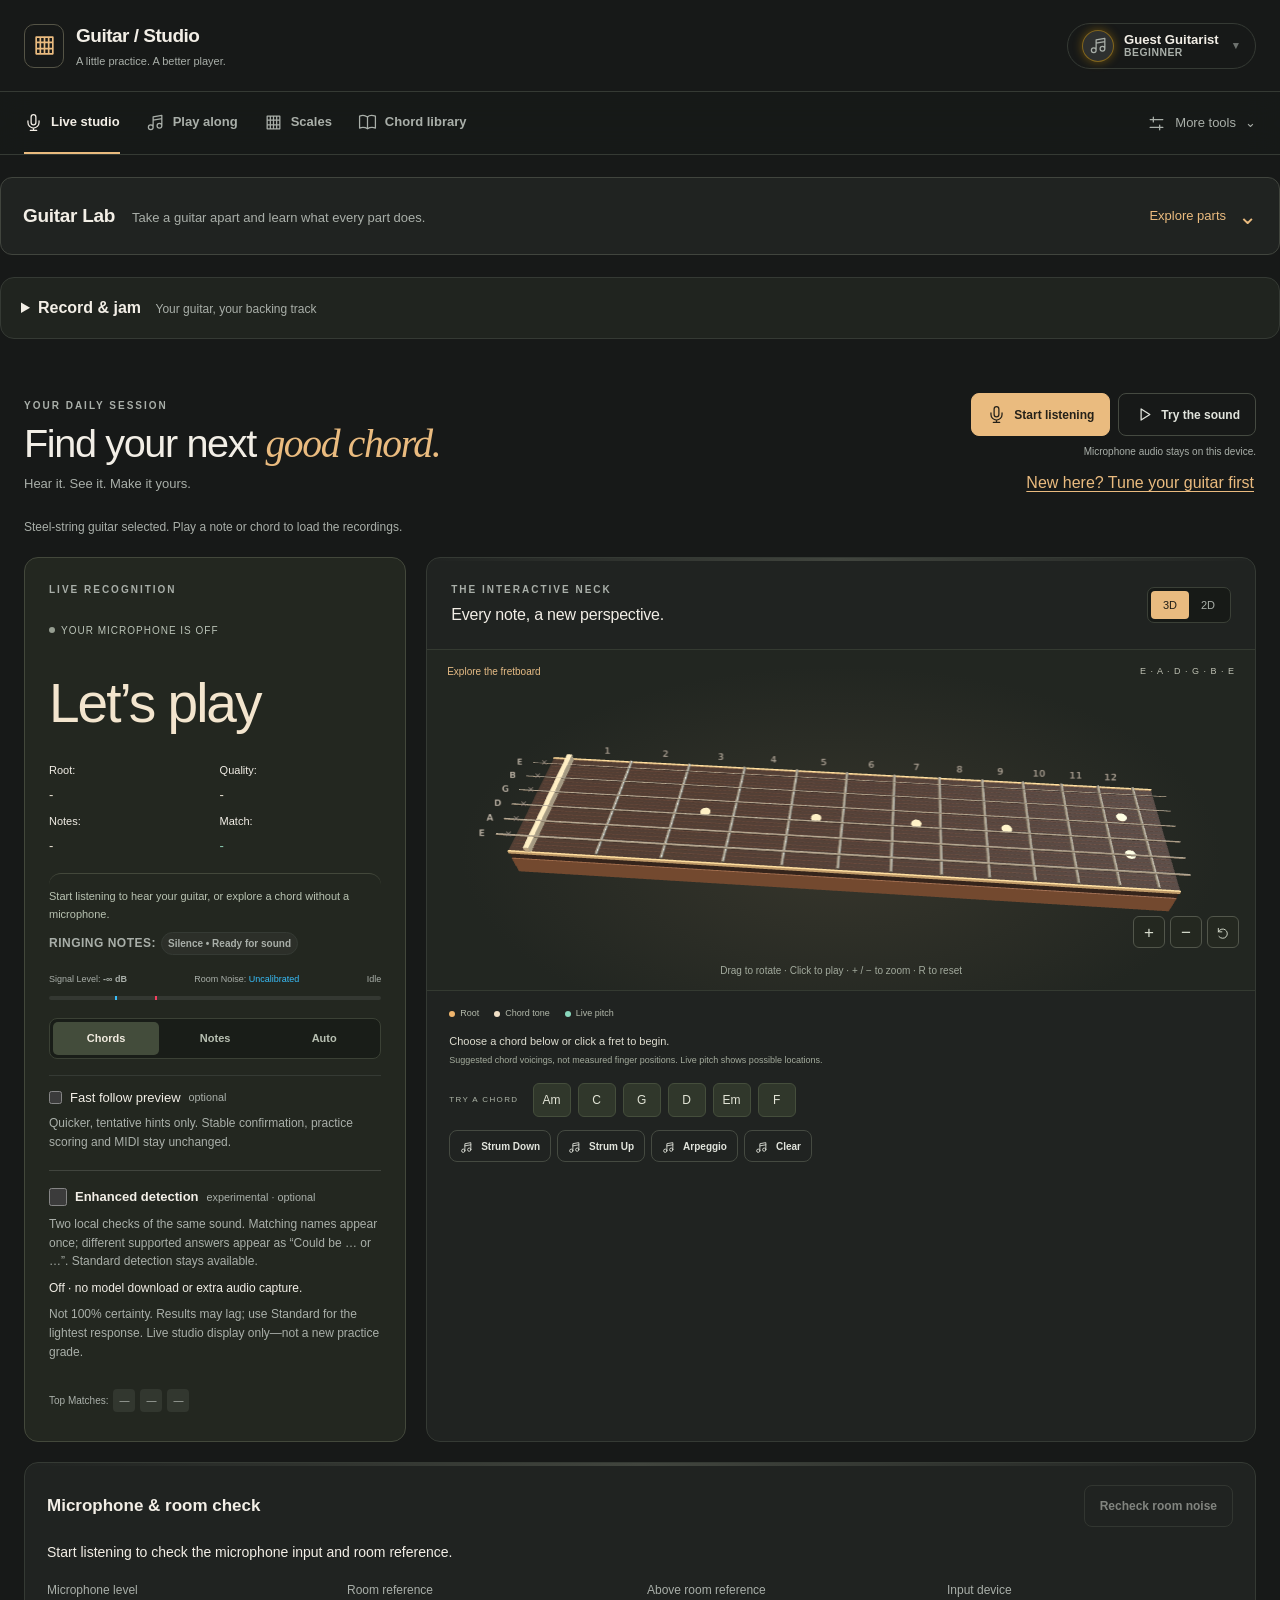
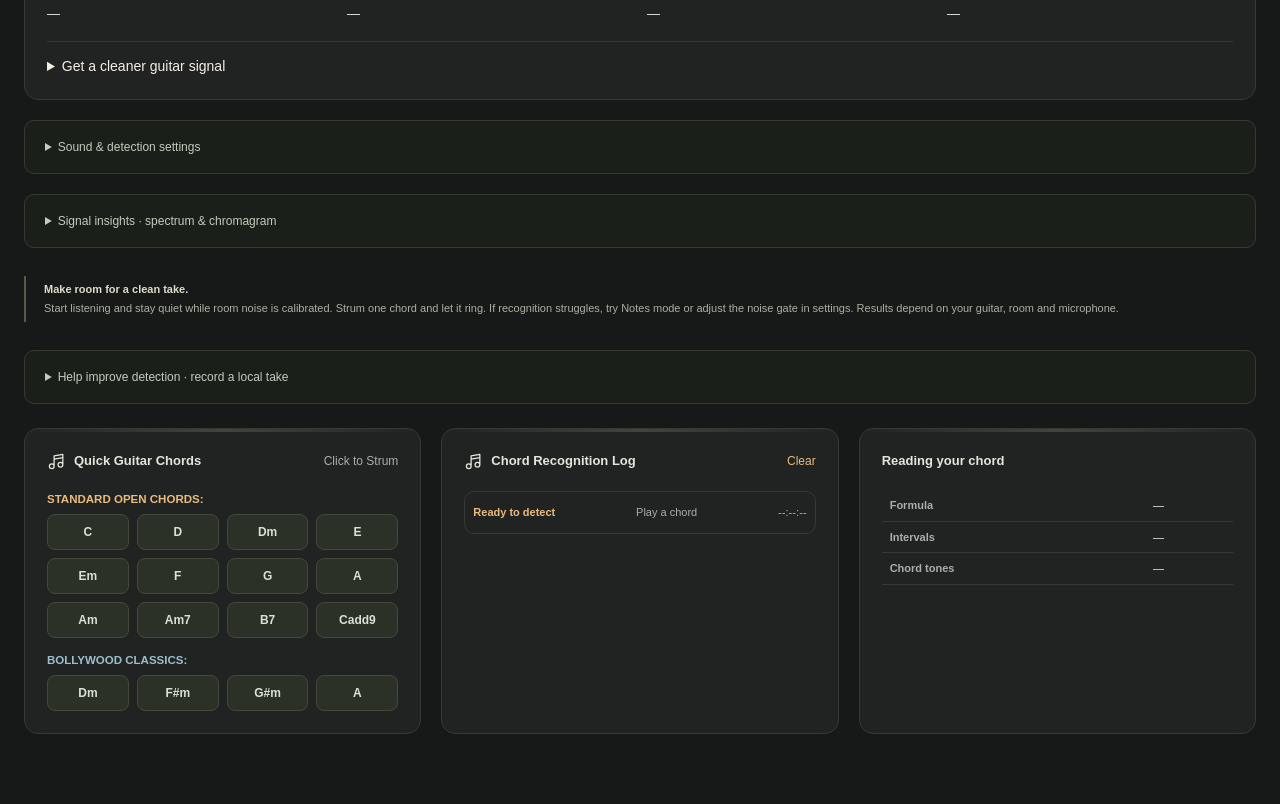
==== commit 849457f8: "deploy: publish standard chord shapes and remove the Electric Lab page Chord library: chord types wi" ====
--- a/index.html
+++ b/index.html
@@ -32,11 +32,9 @@
       window.__appErrors = function () { try { return JSON.parse(localStorage.getItem(KEY) || '[]'); } catch (e) { return []; } };
     })();
   </script>
-  <style>:root{--bg-dark:#07090e;--panel-bg:#0e121ef0;--card-bg:#141a2ce0;--accent-gold:#ffb300;--accent-amber:#ff8f00;--accent-cyan:#38bdf8;--accent-emerald:#10b981;--accent-rose:#f43f5e;--accent-purple:#a855f7;--text-main:#f8fafc;--text-muted:#94a3b8;--border-subtle:#ffb30040;--border-light:#ffffff14;--space-xs:4px;--space-sm:8px;--space-md:16px;--space-lg:24px;--space-xl:32px;--radius-sm:6px;--radius-md:10px;--radius-lg:16px;--radius-xl:20px;--radius-full:9999px;--shadow-sm:0 2px 8px #0000004d;--shadow-md:0 8px 24px #0006;--shadow-lg:0 16px 48px #00000080;--shadow-glow:0 0 20px #ffb3004d}@media (prefers-color-scheme:light){:root{--bg-dark:#f8fafc;--panel-bg:#fffffff2;--card-bg:#f8fafce6;--text-main:#0f172a;--text-muted:#64748b;--border-light:#00000014;--border-subtle:#ff8f004d}}*,:before,:after{box-sizing:border-box}*{margin:0;padding:0}html{-webkit-text-size-adjust:100%;font-size:16px}body{background:var(--bg-dark);color:var(--text-main);flex-direction:column;min-height:100vh;font-family:-apple-system,BlinkMacSystemFont,Segoe UI,Roboto,Helvetica,Arial,sans-serif;line-height:1.5;display:flex;overflow-x:hidden}:focus-visible{outline:2px solid var(--accent-gold);outline-offset:2px}::-webkit-scrollbar{width:8px;height:8px}::-webkit-scrollbar-track{background:var(--bg-dark)}::-webkit-scrollbar-thumb{background:var(--border-subtle);border-radius:4px}::-webkit-scrollbar-thumb:hover{background:var(--accent-gold)}#top-bar{padding:var(--space-md) var(--space-lg);-webkit-backdrop-filter:blur(14px);backdrop-filter:blur(14px);border-bottom:1px solid var(--border-subtle);z-index:30;justify-content:space-between;align-items:center;gap:var(--space-sm);background:linear-gradient(#101422fa 0%,#090c14eb 100%);flex-wrap:wrap;display:flex}.brand{align-items:center;gap:var(--space-sm);display:flex}.brand-icon{filter:drop-shadow(0 0 8px #ffb30099);font-size:1.8rem}.brand-text h1{background:linear-gradient(90deg,#ffd54f,#ff9100,#ff6d00);-webkit-text-fill-color:transparent;letter-spacing:.5px;-webkit-background-clip:text;font-size:1.25rem;font-weight:800}.brand-text p{color:var(--text-muted);font-size:.75rem}.top-actions{align-items:center;gap:var(--space-sm);flex-wrap:wrap;display:flex}.el-lab-link{border-radius:var(--radius-full);color:#eabb7f;white-space:nowrap;background:#eabb7f14;border:1px solid #eabb7f59;align-items:center;gap:4px;padding:6px 12px;font-size:.75rem;text-decoration:none;display:flex}.el-lab-link:hover{background:#eabb7f29;border-color:#eabb7f99}.badge{border:1px solid var(--border-light);border-radius:var(--radius-full);color:var(--text-muted);background:#ffffff0f;align-items:center;gap:6px;padding:6px 12px;font-size:.75rem;display:flex}.badge.active{color:#6ee7b7;background:#10b98126;border-color:#10b98166}.badge.calibrated{color:#7dd3fc;background:#38bdf826;border-color:#38bdf866}.studio-nav-container{border-bottom:1px solid var(--border-light);z-index:1000;-webkit-backdrop-filter:blur(16px);backdrop-filter:blur(16px);background:#0a0e18f2;position:sticky;top:0;box-shadow:0 4px 20px #0006}.studio-nav-bar{scrollbar-width:thin;gap:8px;max-width:1400px;margin:0 auto;padding:10px 20px;display:flex;overflow-x:auto}.studio-tab-btn{border-radius:var(--radius-md);color:var(--text-muted);cursor:pointer;white-space:nowrap;-webkit-user-select:none;user-select:none;background:#ffffff08;border:1px solid #ffffff14;align-items:center;gap:8px;padding:9px 18px;font-size:.86rem;font-weight:700;transition:all .2s cubic-bezier(.4,0,.2,1);display:inline-flex}.studio-tab-btn:hover{color:#fff;background:#ffffff14;border-color:#fff3;transform:translateY(-1px)}.studio-tab-btn.active{color:var(--accent-gold);border-color:var(--accent-gold);background:linear-gradient(135deg,#ffb30040,#ff8f001f);box-shadow:0 0 20px #ffb30059}.studio-tab-btn .tab-badge{color:var(--text-muted);background:#ffffff1a;border-radius:6px;padding:2px 6px;font-size:.68rem}.studio-tab-btn.active .tab-badge{background:var(--accent-gold);color:#000}.studio-tab-pane{animation:.22s ease-out tabFadeIn;display:none}.studio-tab-pane.active{display:block}@keyframes tabFadeIn{0%{opacity:0;transform:translateY(6px)}to{opacity:1;transform:translateY(0)}}#main-container{padding:var(--space-lg);gap:var(--space-lg);flex:1;grid-template-columns:1fr 400px;width:100%;max-width:1440px;margin:0 auto;display:grid}@media (max-width:1100px){#main-container{grid-template-columns:1fr}}.card{background:var(--card-bg);border:1px solid var(--border-light);border-radius:var(--radius-lg);padding:var(--space-lg);-webkit-backdrop-filter:blur(12px);backdrop-filter:blur(12px);box-shadow:var(--shadow-md);margin-bottom:var(--space-lg);position:relative;overflow:hidden}.card:before{content:"";background:linear-gradient(90deg, transparent, var(--border-subtle), transparent);height:3px;position:absolute;top:0;left:0;right:0}.card-header{margin-bottom:var(--space-md);justify-content:space-between;align-items:center;display:flex}.card-title{color:var(--text-main);align-items:center;gap:8px;font-size:1rem;font-weight:700;display:flex}.chord-hero-box{border:2px solid var(--accent-gold);border-radius:var(--radius-xl);padding:var(--space-lg);text-align:center;margin-bottom:var(--space-lg);box-sizing:border-box;background:linear-gradient(145deg,#141a2ef2,#0a0e1afa);flex-direction:column;justify-content:space-between;min-height:310px;transition:border-color .25s,box-shadow .25s;display:flex;position:relative;box-shadow:0 0 35px #ffb3002e,inset 0 0 20px #ffb3000d}.status-badge-row{flex-wrap:wrap;justify-content:center;align-items:center;gap:10px;min-height:36px;display:flex}.chord-status-badge{text-transform:uppercase;letter-spacing:1px;border-radius:var(--radius-full);color:var(--text-muted);background:#ffffff14;align-items:center;gap:6px;padding:4px 12px;font-size:.75rem;display:inline-flex}.status-dot{background:#71717a;border-radius:50%;width:8px;height:8px}.status-dot.listening{background:var(--accent-emerald);box-shadow:0 0 10px var(--accent-emerald);animation:1.5s infinite pulse}.status-dot.calibrating{background:var(--accent-cyan);box-shadow:0 0 10px var(--accent-cyan);animation:.8s infinite pulse}@keyframes pulse{0%,to{opacity:1;transform:scale(1)}50%{opacity:.4;transform:scale(1.3)}}.detected-chord-name{letter-spacing:1px;background:linear-gradient(135deg,#fff 20%,#ffd54f 75%,#ff9100 100%);-webkit-text-fill-color:transparent;text-shadow:0 4px 24px #ffb3004d;text-align:center;-webkit-background-clip:text;justify-content:center;align-items:center;height:78px;min-height:78px;margin:4px 0;font-size:3.6rem;font-weight:900;line-height:1.1;display:flex;overflow:hidden}.top-candidates-row{height:34px;min-height:34px;color:var(--text-muted);justify-content:center;align-items:center;gap:8px;margin:4px 0;font-size:.8rem;display:flex}.candidate-pill{border:1px solid var(--border-light);background:#ffffff0d;border-radius:12px;padding:3px 10px}.candidate-pill strong{color:var(--accent-gold)}.chord-sub-info{flex-wrap:wrap;justify-content:center;align-items:center;gap:10px;min-height:44px;margin-top:8px;display:flex}.info-pill{border:1px solid var(--border-light);background:#ffffff0d;border-radius:12px;align-items:center;gap:6px;padding:6px 14px;font-size:.85rem;display:flex}.info-pill strong{color:var(--accent-cyan)}.seventh-inspector-box{box-sizing:border-box;text-align:left;background:#00000073;border:1px solid #ffb30047;border-radius:14px;height:94px;min-height:94px;margin-top:12px;padding:10px 16px;font-size:.78rem;transition:border-color .25s,background .25s;overflow:hidden}.inspector-header{justify-content:space-between;align-items:center;margin-bottom:6px;display:flex}.verdict-pill{text-transform:uppercase;letter-spacing:.5px;border-radius:12px;padding:3px 10px;font-size:.72rem;font-weight:800}.verdict-triad{color:#34d399;background:#10b98133;border:1px solid #10b98166}.verdict-seventh{color:#fbbf24;background:#f59e0b33;border:1px solid #f59e0b66}.inspector-meter-row{align-items:center;gap:10px;margin:6px 0;display:flex}.seventh-meter-track{background:#ffffff1a;border-radius:4px;flex:1;height:8px;position:relative;overflow:hidden}.seventh-meter-fill{background:linear-gradient(90deg, var(--accent-cyan), var(--accent-gold));width:0%;height:100%;transition:width 80ms}.seventh-meter-marker{z-index:5;background:#f43f5e;width:2px;position:absolute;top:0;bottom:0}.inspector-desc{color:var(--text-muted);font-size:.73rem;line-height:1.4}.meter-box{flex-direction:column;gap:4px;margin-top:14px;display:flex}.meter-labels{color:var(--text-muted);justify-content:space-between;font-size:.7rem;display:flex}.meter-container{background:#ffffff14;border-radius:5px;width:100%;height:10px;position:relative;overflow:hidden}.meter-bar{background:linear-gradient(90deg,#10b981 40%,#ffb300 75%,#f43f5e 95%);width:0%;height:100%;transition:width 50ms}.meter-threshold-marker{z-index:5;background:#f43f5e;width:2px;position:absolute;top:0;bottom:0}.noise-floor-marker{z-index:4;background:#38bdf8;width:2px;position:absolute;top:0;bottom:0}.visualizer-grid{gap:var(--space-md);margin-bottom:var(--space-md);grid-template-columns:1fr 1fr;display:grid}@media (max-width:768px){.visualizer-grid{grid-template-columns:1fr}}.vis-box{border:1px solid var(--border-light);border-radius:var(--radius-md);padding:var(--space-sm);background:#0a0e18d9;flex-direction:column;align-items:center;display:flex}.vis-label{color:var(--text-muted);justify-content:space-between;align-self:flex-start;align-items:center;gap:6px;width:100%;margin-bottom:8px;font-size:.75rem;font-weight:600;display:flex}canvas{border-radius:8px;width:100%;height:140px;display:block}.chroma-bars{justify-content:space-between;align-items:flex-end;gap:4px;width:100%;height:110px;padding:0 4px 4px;display:flex}.chroma-col{flex-direction:column;flex:1;justify-content:flex-end;align-items:center;height:100%;display:flex}.chroma-fill{background:linear-gradient(180deg, var(--accent-gold), #ffb30033);border-radius:4px 4px 0 0;width:100%;height:4%;min-height:3px;transition:height 80ms}.chroma-col.highlight .chroma-fill{background:linear-gradient(#ff4081,#f50057);box-shadow:0 0 10px #f50057b3}.chroma-note-name{color:var(--text-muted);margin-top:6px;font-size:.72rem;font-weight:700}.chroma-col.highlight .chroma-note-name{color:#ff80ab;font-weight:800}.btn-group{gap:var(--space-sm);margin-top:var(--space-md);flex-wrap:wrap;display:flex}.btn{border-radius:var(--radius-md);cursor:pointer;border:none;align-items:center;gap:8px;padding:10px 18px;font-size:.88rem;font-weight:700;transition:all .2s;display:inline-flex}.btn-primary{background:linear-gradient(135deg, var(--accent-gold), var(--accent-amber));color:#07090e;box-shadow:0 4px 15px #ffb3004d}.btn-primary:hover{transform:translateY(-2px);box-shadow:0 6px 20px #ffb30073}.btn-calibrate{color:#fff;background:linear-gradient(135deg,#0284c7,#0369a1);box-shadow:0 4px 15px #0284c74d}.btn-calibrate:hover{background:linear-gradient(135deg,#0369a1,#075985);transform:translateY(-2px)}.btn-secondary{color:var(--text-main);border:1px solid var(--border-light);background:#ffffff14}.btn-secondary:hover{background:#ffffff24;border-color:#fff3}.btn-test-speaker{color:#fff;background:linear-gradient(135deg,#10b981,#059669);box-shadow:0 4px 12px #10b9814d}.btn-test-speaker:hover{transform:translateY(-2px)}.btn-listen-active{animation:1.5s infinite micPulse;color:#fff!important;background:linear-gradient(135deg,#ef4444,#dc2626)!important;box-shadow:0 0 20px #ef444480!important}@keyframes micPulse{0%,to{box-shadow:0 0 15px #ef444466}50%{box-shadow:0 0 28px #ef4444cc}}.controls-grid{gap:var(--space-md);margin-top:var(--space-md);padding:var(--space-md) var(--space-lg);border-radius:var(--radius-md);background:#00000040;grid-template-columns:repeat(auto-fit,minmax(240px,1fr));display:grid}.slider-item{color:var(--text-muted);flex-direction:column;gap:6px;font-size:.8rem;display:flex}.slider-row{align-items:center;gap:10px;display:flex}.slider-row input[type=range]{accent-color:var(--accent-gold);cursor:pointer;flex:1}.mode-toggle-group{background:#ffffff0d;border-radius:8px;gap:6px;padding:3px;display:flex}.mode-pill{color:var(--text-muted);cursor:pointer;background:0 0;border:none;border-radius:6px;flex:1;padding:5px 8px;font-size:.75rem;font-weight:600;transition:all .2s}.mode-pill.active{background:var(--accent-gold);color:#000;font-weight:700}.fretboard-container{padding:16px 12px 12px;overflow-x:auto;background:linear-gradient(#170f0a 0%,#2a1910 20%,#1f130b 50%,#2a1910 80%,#170f0a 100%)!important;border:2px solid #5a3825!important;border-radius:16px!important;box-shadow:inset 0 3px 12px #000000f2,inset 0 -3px 12px #000000f2,0 12px 35px #0009!important}.fretboard-board{flex-direction:column;min-width:740px;display:flex;position:relative}.fret-numbers{margin-bottom:6px;padding-left:54px;display:flex}.fret-num{text-align:center;color:#8d6e63;flex:1;font-size:.7rem;font-weight:700}.fret-num.marker{text-shadow:0 0 8px #ffb30099;color:var(--accent-gold)!important}.guitar-string-row{align-items:center;height:32px;display:flex;position:relative}.string-header{width:54px;color:var(--text-muted);align-items:center;gap:6px;font-size:.78rem;font-weight:700;display:flex}.string-header .mute-btn{border:1px solid var(--border-light);color:#f43f5e;cursor:pointer;background:#ffffff1a;border-radius:4px;justify-content:center;align-items:center;width:20px;height:20px;font-size:.7rem;font-weight:800;display:flex}.string-header .mute-btn.muted{color:#fff;background:#f43f5e}.fret-cells-container{flex:1;display:flex;position:relative}.string-wire{pointer-events:none;z-index:1;background:linear-gradient(#d4af37,#8c6d32,#3b2f15);position:absolute;top:50%;left:0;right:0;transform:translateY(-50%);box-shadow:0 1px 3px #000c}.str-6{height:4.2px}.str-5{height:3.4px}.str-4{height:2.6px}.str-3{height:2px}.str-2{height:1.5px}.str-1{height:1.1px}.fret-cell{cursor:pointer;z-index:2;border-right:2px solid #bcaaa4;flex:1;justify-content:center;align-items:center;height:32px;transition:background .15s;display:flex;position:relative}.fret-cell:first-child{border-left:6px solid #efebe9}.fret-cell:hover{background:#ffb30026}.fret-cell .finger-dot{background:var(--accent-gold);color:#000;border-radius:50%;justify-content:center;align-items:center;width:22px;height:22px;font-size:.7rem;font-weight:800;animation:.15s cubic-bezier(.175,.885,.32,1.275) popIn;display:flex;box-shadow:0 0 10px #ffb300e6}@keyframes popIn{0%{opacity:0;transform:scale(.3)}to{opacity:1;transform:scale(1)}}.sidebar{gap:var(--space-lg);flex-direction:column;display:flex}.sound-style-box{border:1px solid var(--border-subtle);border-radius:var(--radius-md);padding:var(--space-sm) var(--space-md);margin-bottom:var(--space-md);background:#ffb30014;flex-direction:column;gap:8px;display:flex}.sound-style-box .label{color:var(--accent-gold);text-transform:uppercase;letter-spacing:.5px;font-size:.75rem;font-weight:700}.sound-buttons{gap:8px;display:flex}.sound-btn{border:1px solid var(--border-light);color:var(--text-main);cursor:pointer;background:#ffffff0d;border-radius:8px;flex:1;justify-content:center;align-items:center;gap:6px;padding:7px 10px;font-size:.78rem;font-weight:600;transition:all .2s;display:flex}.sound-btn.active{background:var(--accent-gold);color:#000;border-color:var(--accent-gold);font-weight:800}.preset-chip-grid{grid-template-columns:repeat(4,1fr);gap:8px;display:grid}.preset-chip{border:1px solid var(--border-light);text-align:center;cursor:pointer;color:var(--text-main);background:#ffffff0d;border-radius:8px;padding:8px 4px;font-size:.82rem;font-weight:700;transition:all .15s}.preset-chip:hover{background:var(--accent-gold);color:#000;border-color:var(--accent-gold);transform:translateY(-2px)}.preset-chip.active{background:var(--accent-gold);color:#000;font-weight:800;box-shadow:0 0 12px #ffb30066}.compare-box{margin-bottom:var(--space-sm);background:#f59e0b1a;border:1px solid #f59e0b4d;border-radius:10px;flex-direction:column;gap:6px;padding:10px;display:flex}.compare-btn-row{gap:8px;display:flex}.compare-btn{border:1px solid var(--border-light);color:var(--text-main);cursor:pointer;text-align:center;background:#ffffff12;border-radius:6px;flex:1;padding:8px 6px;font-size:.78rem;font-weight:700;transition:all .15s}.compare-btn:hover{background:var(--accent-gold);color:#000}.history-log-box{border:1px solid var(--border-light);background:#0000004d;border-radius:10px;flex-direction:column;gap:6px;max-height:160px;padding:8px;font-size:.78rem;display:flex;overflow-y:auto}.history-item{background:#ffffff0a;border-radius:6px;justify-content:space-between;align-items:center;padding:4px 8px;display:flex}.history-item .hist-name{color:var(--accent-gold);font-weight:700}.history-item .hist-time{color:var(--text-muted);font-size:.7rem}.theory-table{border-collapse:collapse;width:100%;font-size:.82rem}.theory-table th,.theory-table td{text-align:left;border-bottom:1px solid var(--border-light);padding:7px 8px}.theory-table th{color:var(--text-muted);font-weight:600}.theory-table td strong{color:var(--accent-cyan)}.diag-box{border-radius:var(--radius-md);padding:var(--space-sm) var(--space-md);color:#bae6fd;background:#38bdf814;border:1px solid #38bdf840;font-size:.8rem;line-height:1.5}.diag-box strong{color:#38bdf8}.rhythm-dock-container{border-top:1px solid var(--border-subtle);justify-content:space-between;align-items:center;gap:var(--space-sm);z-index:100;-webkit-backdrop-filter:blur(16px);backdrop-filter:blur(16px);background:linear-gradient(#101626fa,#090d18f5);flex-wrap:wrap;padding:10px 20px;display:flex;position:sticky;bottom:0;box-shadow:0 -4px 25px #00000080}.rhythm-dock-left{align-items:center;gap:var(--space-sm);flex-wrap:wrap;display:flex}.rhythm-select-pill{border:1px solid var(--border-light);color:var(--text-main);cursor:pointer;background:#ffffff0f;border-radius:12px;outline:none;padding:6px 12px;font-size:.8rem;font-weight:700}.rhythm-select-pill option{color:#fff;background:#0d1222}.rhythm-beat-indicators{align-items:center;gap:6px;display:flex}.rhythm-beat-dot{background:#ffffff26;border-radius:50%;width:10px;height:10px;transition:all .1s}.rhythm-beat-dot.sam-beat{border:1.5px solid var(--accent-gold)}.rhythm-beat-dot.active-beat{background:var(--accent-gold);box-shadow:0 0 10px var(--accent-gold);transform:scale(1.3)}.user-profile-btn{border:1px solid var(--border-subtle);color:var(--text-main);cursor:pointer;background:linear-gradient(135deg,#ffb30024,#ff8f0014);border-radius:24px;align-items:center;gap:10px;padding:6px 14px;transition:all .2s;display:inline-flex}.user-profile-btn:hover{border-color:var(--accent-gold);background:linear-gradient(135deg,#ffb30047,#ff8f002e);transform:translateY(-1px);box-shadow:0 4px 15px #ffb30040}.user-avatar-badge{background:#ffffff1a;border:1px solid #ffb30066;border-radius:50%;justify-content:center;align-items:center;width:32px;height:32px;font-size:1.15rem;display:flex;box-shadow:0 0 10px #ffb30059}.user-info-text{text-align:left;flex-direction:column;line-height:1.15;display:flex}.user-name{color:#fff;font-size:.82rem;font-weight:700}.user-level-badge{color:var(--accent-gold);text-transform:uppercase;letter-spacing:.5px;font-size:.65rem;font-weight:600}.modal-backdrop{-webkit-backdrop-filter:blur(12px);backdrop-filter:blur(12px);z-index:9999;background:#03060fd9;justify-content:center;align-items:center;padding:20px;display:none;position:fixed;inset:0}.modal-backdrop.active{display:flex}.modal-card{border:1px solid var(--border-subtle);background:linear-gradient(160deg,#0e1424,#080b14);border-radius:24px;flex-direction:column;width:100%;max-width:650px;max-height:90vh;animation:.22s cubic-bezier(.16,1,.3,1) modalPopIn;display:flex;overflow-y:auto;box-shadow:0 20px 60px #000000d9,0 0 30px #ffb3001f}@keyframes modalPopIn{0%{opacity:0;transform:scale(.94)}to{opacity:1;transform:scale(1)}}.modal-header{border-bottom:1px solid var(--border-light);justify-content:space-between;align-items:center;padding:18px 24px;display:flex}.modal-body{padding:24px}.modal-tab-row{border-bottom:1px solid var(--border-light);gap:10px;margin-bottom:20px;display:flex}.modal-tab-btn{color:var(--text-muted);cursor:pointer;background:0 0;border:none;border-bottom:2px solid #0000;padding:8px 16px;font-size:.85rem;font-weight:700;transition:all .2s}.modal-tab-btn.active{color:var(--accent-gold);border-bottom-color:var(--accent-gold)}.stats-grid-4{grid-template-columns:repeat(auto-fit,minmax(130px,1fr));gap:12px;margin:16px 0;display:grid}.stat-card-mini{border:1px solid var(--border-light);text-align:center;background:#ffffff08;border-radius:14px;padding:14px 10px}.stat-num-mini{color:var(--accent-gold);font-size:1.4rem;font-weight:800}.stat-label-mini{color:var(--text-muted);margin-top:4px;font-size:.72rem}.profile-list-item{border:1px solid var(--border-light);background:#ffffff08;border-radius:14px;justify-content:space-between;align-items:center;gap:12px;margin-bottom:10px;padding:12px 16px;transition:all .2s;display:flex}.profile-list-item.active-profile{border-color:var(--accent-gold);background:#ffb30014}.modal-pane{display:none}.modal-pane.active{display:block}.recorder-container{max-width:900px;margin:0 auto}.recorder-card{background:var(--panel-bg);border:1px solid var(--border-light);border-radius:var(--radius-xl);margin-bottom:24px;padding:24px 32px}.rec-time-display{color:var(--accent-gold);text-align:center;text-shadow:0 0 20px #ffb30066;margin:16px 0;font-family:Courier New,monospace;font-size:2.5rem;font-weight:800}.rec-button-big{color:#fff;cursor:pointer;background:linear-gradient(145deg,#ef4444,#dc2626);border:4px solid #ffffff1a;border-radius:50%;justify-content:center;align-items:center;width:96px;height:96px;font-size:2.2rem;transition:all .15s;display:flex;box-shadow:0 8px 30px #ef444480,inset 0 -4px 12px #0000004d}.rec-button-big:hover{transform:scale(1.05);box-shadow:0 12px 40px #ef4444b3,inset 0 -4px 12px #0000004d}.rec-button-big.recording-now{background:linear-gradient(145deg,#dc2626,#b91c1c);animation:.8s infinite recPulse}@keyframes recPulse{0%,to{box-shadow:0 8px 30px #ef444480,0 0 #ef4444b3,inset 0 -4px 12px #0000004d}50%{box-shadow:0 8px 30px #ef444480,0 0 0 12px #ef444400,inset 0 -4px 12px #0000004d}}#rec-countin-overlay{text-align:center}#rec-active-player-box audio{width:100%}.rec-list{max-height:400px;overflow-y:auto}.rec-item{border:1px solid var(--border-light);background:#ffffff05;border-radius:12px;justify-content:space-between;align-items:center;margin-bottom:8px;padding:12px 16px;display:flex}.rec-item:hover{border-color:var(--border-subtle)}.badge{border-radius:var(--radius-full);align-items:center;gap:6px;padding:4px 10px;font-size:.75rem;font-weight:600;display:inline-flex}.badge.active{border:1px solid var(--accent-emerald);color:var(--accent-emerald);background:#10b98126}.modal-backdrop{-webkit-backdrop-filter:blur(10px);backdrop-filter:blur(10px);z-index:2000;background:#000000bf;justify-content:center;align-items:center;display:none;position:fixed;inset:0}.modal-card{border:1.5px solid var(--accent-purple);border-radius:var(--radius-xl);padding:var(--space-xl);gap:var(--space-md);background:#0f1424;flex-direction:column;width:90%;max-width:540px;display:flex;box-shadow:0 15px 50px #000000b3}.sr-only{clip:rect(0, 0, 0, 0);white-space:nowrap;border:0;width:1px;height:1px;margin:-1px;padding:0;position:absolute;overflow:hidden}.hidden{display:none!important}.flex-center{justify-content:center;align-items:center;display:flex}.text-gold{color:var(--accent-gold)}.text-cyan{color:var(--accent-cyan)}.text-emerald{color:var(--accent-emerald)}.songs-container{flex-direction:column;gap:20px;max-width:1300px;margin:20px auto;padding:0 20px;display:flex}.song-hero-card{border:1px solid var(--border-subtle);background:linear-gradient(145deg,#141a30eb,#0c101ef2);border-radius:20px;flex-direction:column;gap:18px;padding:24px;display:flex;box-shadow:0 10px 40px #0006}.song-header-row{flex-wrap:wrap;justify-content:space-between;align-items:flex-start;gap:16px;display:flex}.song-title-group h2{background:linear-gradient(90deg,#ffd54f,#ff9100,#ff6d00);-webkit-text-fill-color:transparent;-webkit-background-clip:text;align-items:center;gap:10px;margin-bottom:4px;font-size:1.6rem;font-weight:800;display:flex}.song-meta-pills{flex-wrap:wrap;gap:8px;margin-top:6px;display:flex}.song-meta-pill{border:1px solid var(--border-light);color:var(--text-muted);background:#ffffff0d;border-radius:14px;align-items:center;gap:6px;padding:4px 12px;font-size:.76rem;display:inline-flex}.song-meta-pill strong{color:var(--accent-gold)}.song-select-dropdown{border:1.5px solid var(--accent-gold);color:var(--text-main);cursor:pointer;background:#0e121ee6;border-radius:12px;outline:none;min-width:260px;padding:10px 16px;font-size:.92rem;font-weight:700}.song-select-dropdown option{color:#fff;background:#0d111e}.song-playback-bar{border:1px solid var(--border-light);background:#0006;border-radius:16px;flex-wrap:wrap;justify-content:space-between;align-items:center;gap:12px;padding:12px 18px;display:flex}.playback-main-btns{flex-wrap:wrap;align-items:center;gap:8px;display:flex}.btn-song-play{color:#fff;cursor:pointer;background:linear-gradient(135deg,#10b981,#059669);border:none;border-radius:12px;align-items:center;gap:8px;padding:10px 22px;font-size:.95rem;font-weight:800;transition:transform .15s,box-shadow .15s;display:flex;box-shadow:0 4px 15px #10b98166}.btn-song-play:hover{transform:translateY(-2px);box-shadow:0 6px 20px #10b98199}.btn-song-play.playing{background:linear-gradient(135deg,#f43f5e,#be123c);box-shadow:0 4px 15px #f43f5e66}.song-mode-btn{color:var(--text-muted);cursor:pointer;background:0 0;border:none;border-radius:8px;padding:6px 14px;font-size:.8rem;font-weight:700;transition:all .2s}.song-mode-btn.active{background:var(--accent-gold);color:#000;font-weight:800;box-shadow:0 0 12px #ffb30066}.tempo-speed-control{color:var(--text-muted);border:1px solid var(--border-light);background:#ffffff0d;border-radius:10px;align-items:center;gap:8px;padding:6px 12px;font-size:.82rem;font-weight:700;display:flex}.practice-mic-toggle{border:1px solid var(--border-light);color:var(--text-main);cursor:pointer;background:#ffffff0f;border-radius:10px;align-items:center;gap:6px;padding:8px 14px;font-size:.8rem;font-weight:700;display:flex}.practice-mic-toggle.active{border-color:var(--accent-emerald);color:var(--accent-emerald);background:#10b98126}.song-guitar-card{border:1px solid var(--border-light);background:#0006;border-radius:16px;padding:16px}.song-guitar-hud-row{flex-wrap:wrap;justify-content:space-between;align-items:center;gap:12px;display:flex}.hud-stat-badge{border:1px solid var(--border-light);background:#ffffff0a;border-radius:10px;flex-direction:column;gap:2px;padding:6px 12px;display:flex}.hud-stat-lbl{color:var(--text-muted);text-transform:uppercase;letter-spacing:.5px;font-size:.65rem;font-weight:700}.hud-stat-val{color:#fff;font-size:.92rem;font-weight:800}.eval-match-indicator{border:1px solid var(--border-light);color:var(--text-muted);background:#ffffff0f;border-radius:20px;padding:6px 14px;font-size:.82rem;font-weight:700}.eval-match-indicator.match-success{border-color:var(--accent-emerald);color:var(--accent-emerald);background:#10b98133;animation:.4s pulseMatch}@keyframes pulseMatch{0%{transform:scale(1)}50%{transform:scale(1.08)}to{transform:scale(1)}}.lyrics-scroll-container{border:1px solid var(--border-light);background:#0000004d;border-radius:12px;flex-direction:column;gap:10px;max-height:280px;padding:14px;display:flex;overflow-y:auto}.lyric-line-item{cursor:pointer;border-left:3px solid #0000;border-radius:8px;padding:8px 12px;transition:background .15s}.lyric-line-item:hover{background:#ffffff0a}.lyric-line-item.active-line{border-left-color:var(--accent-gold);background:#ffb3001f}.chord-word-pair{flex-direction:column;align-items:flex-start;margin-right:12px;display:inline-flex}.chord-label-over{color:var(--accent-gold);min-height:18px;font-size:.8rem;font-weight:800}.lyric-word-under{color:#fff;font-size:.95rem}.chord-tag-badge{color:var(--accent-gold);cursor:pointer;background:#ffb30026;border:1px solid #ffb3004d;border-radius:6px;align-items:center;gap:4px;padding:4px 10px;font-family:monospace;font-size:.85rem;font-weight:800;transition:all .2s;display:inline-flex}.chord-tag-badge:hover{border-color:var(--accent-gold);background:#ffb3004d}.chord-tag-badge.playing-now{background:var(--accent-gold);color:#000;transform:scale(1.08);box-shadow:0 0 14px #ffb300cc}.chord-tag-badge.user-matched{background:var(--accent-emerald)!important;color:#000!important;box-shadow:0 0 18px var(--accent-emerald)!important;border-color:#fff!important}.trainer-container{flex-direction:column;gap:18px;max-width:900px;margin:20px auto;padding:0 16px;display:flex}.trainer-stats-row{grid-template-columns:repeat(auto-fit,minmax(140px,1fr));gap:12px;display:grid}.trainer-stat-card{border:1px solid var(--border-light);text-align:center;background:#141a2ce0;border-radius:14px;padding:14px}.trainer-stat-val{color:var(--accent-gold);font-size:1.6rem;font-weight:900}.trainer-stat-label{color:var(--text-muted);text-transform:uppercase;margin-top:4px;font-size:.72rem;font-weight:700}.trainer-card-hero{border:1.5px solid var(--accent-gold);text-align:center;background:linear-gradient(145deg,#141a30f0,#0e1220f5);border-radius:20px;padding:30px 20px;box-shadow:0 10px 40px #00000080}.trainer-instruction{color:var(--text-muted);margin-bottom:8px;font-size:1rem}.trainer-target-chord{color:var(--accent-gold);margin:6px 0;font-size:2.6rem;font-weight:900}.quiz-choice-btn{border:1.5px solid var(--border-light);color:#fff;cursor:pointer;background:#ffffff0d;border-radius:12px;padding:14px;font-size:1.2rem;font-weight:800;transition:all .15s}.quiz-choice-btn:hover{border-color:var(--accent-gold);background:#ffb30033;transform:translateY(-2px)}.quiz-choice-btn.correct{box-shadow:0 0 16px #10b98199;border-color:var(--accent-emerald)!important;color:#34d399!important;background:#10b9814d!important}.quiz-choice-btn.incorrect{border-color:var(--accent-rose)!important;color:#f87171!important;background:#f43f5e4d!important}.scales-container{flex-direction:column;gap:20px;max-width:1300px;margin:20px auto;padding:0 16px;display:flex}.scales-header-card{border:1px solid var(--border-subtle);background:linear-gradient(145deg,#141a30f0,#0e1220f5);border-radius:20px;padding:24px;box-shadow:0 10px 40px #0006}.scale-select-grid{grid-template-columns:repeat(auto-fit,minmax(220px,1fr));gap:16px;margin-top:14px;display:grid}.scale-control-group{flex-direction:column;gap:6px;display:flex}.scale-control-label{text-transform:uppercase;color:var(--accent-gold);letter-spacing:.5px;align-items:center;gap:6px;font-size:.75rem;font-weight:800;display:flex}.scale-root-selector{flex-wrap:wrap;gap:4px;display:flex}.scale-root-btn{border:1px solid var(--border-light);color:var(--text-main);cursor:pointer;background:#ffffff0d;border-radius:6px;padding:4px 8px;font-size:.78rem;font-weight:700}.scale-root-btn:hover{background:var(--accent-gold);color:#000}.scale-root-btn.active{background:var(--accent-gold);color:#000;border-color:var(--accent-gold);font-weight:800}.scale-preset-dropdown{border:1px solid var(--border-light);color:var(--text-main);background:#0e121ee6;border-radius:10px;padding:8px 12px;font-size:.85rem;font-weight:700}.scale-toggle-btn-group{border:1px solid var(--border-light);background:#0000004d;border-radius:10px;padding:3px;display:flex}.scale-toggle-btn{color:var(--text-muted);cursor:pointer;background:0 0;border:none;border-radius:8px;flex:1;padding:6px 10px;font-size:.75rem;font-weight:700}.scale-toggle-btn.active{background:var(--accent-gold);color:#000}.scale-note-marker{z-index:5;border-radius:50%;justify-content:center;align-items:center;width:22px;height:22px;font-size:.68rem;font-weight:800;display:flex;box-shadow:0 0 8px #000c}.scale-note-marker.root{background:var(--accent-gold);color:#000;border:2px solid #fff;box-shadow:0 0 12px #ffb300e6}.scale-note-marker.tone{color:#000;background:#38bdf8}.scale-note-marker.blue-note{color:#fff;background:#a855f7;box-shadow:0 0 10px #a855f7cc}.scale-note-marker.active-playing{box-shadow:0 0 18px #fff, 0 0 25px var(--accent-gold);z-index:10;transform:scale(1.3)}.scale-dot{color:#fff;z-index:5;cursor:pointer;background:#3a3a3a;border-radius:50%;justify-content:center;align-items:center;width:22px;height:22px;font-size:.68rem;font-weight:800;transition:transform .1s,box-shadow .1s,background .1s;display:flex}.scale-dot.root{background:var(--accent-gold);color:#000;border:2px solid #fff}.scale-dot.tone{color:#000;background:#38bdf8}.scale-dot.blue{color:#fff;background:#a855f7}.scale-dot.active-pluck{color:#000;box-shadow:0 0 16px 4px var(--accent-gold), 0 0 26px var(--accent-gold);z-index:10;background:#fff;transform:scale(1.45)}.string-wire.vibrating{filter:brightness(1.7);box-shadow:0 0 8px var(--accent-gold)}</style>
-  <script type="module" crossorigin src="./assets/main-BDZmzJFe.js"></script>
-  <link rel="modulepreload" crossorigin href="./assets/electricLab-BYbhLHr_.js">
-  <link rel="modulepreload" crossorigin href="./assets/electricAssembly-B-UygM20.js">
-  <link rel="stylesheet" crossorigin href="./assets/main-PcyaKPKR.css">
+  <style>:root{--bg-dark:#07090e;--panel-bg:#0e121ef0;--card-bg:#141a2ce0;--accent-gold:#ffb300;--accent-amber:#ff8f00;--accent-cyan:#38bdf8;--accent-emerald:#10b981;--accent-rose:#f43f5e;--accent-purple:#a855f7;--text-main:#f8fafc;--text-muted:#94a3b8;--border-subtle:#ffb30040;--border-light:#ffffff14;--space-xs:4px;--space-sm:8px;--space-md:16px;--space-lg:24px;--space-xl:32px;--radius-sm:6px;--radius-md:10px;--radius-lg:16px;--radius-xl:20px;--radius-full:9999px;--shadow-sm:0 2px 8px #0000004d;--shadow-md:0 8px 24px #0006;--shadow-lg:0 16px 48px #00000080;--shadow-glow:0 0 20px #ffb3004d}@media (prefers-color-scheme:light){:root{--bg-dark:#f8fafc;--panel-bg:#fffffff2;--card-bg:#f8fafce6;--text-main:#0f172a;--text-muted:#64748b;--border-light:#00000014;--border-subtle:#ff8f004d}}*,:before,:after{box-sizing:border-box}*{margin:0;padding:0}html{-webkit-text-size-adjust:100%;font-size:16px}body{background:var(--bg-dark);color:var(--text-main);flex-direction:column;min-height:100vh;font-family:-apple-system,BlinkMacSystemFont,Segoe UI,Roboto,Helvetica,Arial,sans-serif;line-height:1.5;display:flex;overflow-x:hidden}:focus-visible{outline:2px solid var(--accent-gold);outline-offset:2px}::-webkit-scrollbar{width:8px;height:8px}::-webkit-scrollbar-track{background:var(--bg-dark)}::-webkit-scrollbar-thumb{background:var(--border-subtle);border-radius:4px}::-webkit-scrollbar-thumb:hover{background:var(--accent-gold)}#top-bar{padding:var(--space-md) var(--space-lg);-webkit-backdrop-filter:blur(14px);backdrop-filter:blur(14px);border-bottom:1px solid var(--border-subtle);z-index:30;justify-content:space-between;align-items:center;gap:var(--space-sm);background:linear-gradient(#101422fa 0%,#090c14eb 100%);flex-wrap:wrap;display:flex}.brand{align-items:center;gap:var(--space-sm);display:flex}.brand-icon{filter:drop-shadow(0 0 8px #ffb30099);font-size:1.8rem}.brand-text h1{background:linear-gradient(90deg,#ffd54f,#ff9100,#ff6d00);-webkit-text-fill-color:transparent;letter-spacing:.5px;-webkit-background-clip:text;font-size:1.25rem;font-weight:800}.brand-text p{color:var(--text-muted);font-size:.75rem}.top-actions{align-items:center;gap:var(--space-sm);flex-wrap:wrap;display:flex}.badge{border:1px solid var(--border-light);border-radius:var(--radius-full);color:var(--text-muted);background:#ffffff0f;align-items:center;gap:6px;padding:6px 12px;font-size:.75rem;display:flex}.badge.active{color:#6ee7b7;background:#10b98126;border-color:#10b98166}.badge.calibrated{color:#7dd3fc;background:#38bdf826;border-color:#38bdf866}.studio-nav-container{border-bottom:1px solid var(--border-light);z-index:1000;-webkit-backdrop-filter:blur(16px);backdrop-filter:blur(16px);background:#0a0e18f2;position:sticky;top:0;box-shadow:0 4px 20px #0006}.studio-nav-bar{scrollbar-width:thin;gap:8px;max-width:1400px;margin:0 auto;padding:10px 20px;display:flex;overflow-x:auto}.studio-tab-btn{border-radius:var(--radius-md);color:var(--text-muted);cursor:pointer;white-space:nowrap;-webkit-user-select:none;user-select:none;background:#ffffff08;border:1px solid #ffffff14;align-items:center;gap:8px;padding:9px 18px;font-size:.86rem;font-weight:700;transition:all .2s cubic-bezier(.4,0,.2,1);display:inline-flex}.studio-tab-btn:hover{color:#fff;background:#ffffff14;border-color:#fff3;transform:translateY(-1px)}.studio-tab-btn.active{color:var(--accent-gold);border-color:var(--accent-gold);background:linear-gradient(135deg,#ffb30040,#ff8f001f);box-shadow:0 0 20px #ffb30059}.studio-tab-btn .tab-badge{color:var(--text-muted);background:#ffffff1a;border-radius:6px;padding:2px 6px;font-size:.68rem}.studio-tab-btn.active .tab-badge{background:var(--accent-gold);color:#000}.studio-tab-pane{animation:.22s ease-out tabFadeIn;display:none}.studio-tab-pane.active{display:block}@keyframes tabFadeIn{0%{opacity:0;transform:translateY(6px)}to{opacity:1;transform:translateY(0)}}#main-container{padding:var(--space-lg);gap:var(--space-lg);flex:1;grid-template-columns:1fr 400px;width:100%;max-width:1440px;margin:0 auto;display:grid}@media (max-width:1100px){#main-container{grid-template-columns:1fr}}.card{background:var(--card-bg);border:1px solid var(--border-light);border-radius:var(--radius-lg);padding:var(--space-lg);-webkit-backdrop-filter:blur(12px);backdrop-filter:blur(12px);box-shadow:var(--shadow-md);margin-bottom:var(--space-lg);position:relative;overflow:hidden}.card:before{content:"";background:linear-gradient(90deg, transparent, var(--border-subtle), transparent);height:3px;position:absolute;top:0;left:0;right:0}.card-header{margin-bottom:var(--space-md);justify-content:space-between;align-items:center;display:flex}.card-title{color:var(--text-main);align-items:center;gap:8px;font-size:1rem;font-weight:700;display:flex}.chord-hero-box{border:2px solid var(--accent-gold);border-radius:var(--radius-xl);padding:var(--space-lg);text-align:center;margin-bottom:var(--space-lg);box-sizing:border-box;background:linear-gradient(145deg,#141a2ef2,#0a0e1afa);flex-direction:column;justify-content:space-between;min-height:310px;transition:border-color .25s,box-shadow .25s;display:flex;position:relative;box-shadow:0 0 35px #ffb3002e,inset 0 0 20px #ffb3000d}.status-badge-row{flex-wrap:wrap;justify-content:center;align-items:center;gap:10px;min-height:36px;display:flex}.chord-status-badge{text-transform:uppercase;letter-spacing:1px;border-radius:var(--radius-full);color:var(--text-muted);background:#ffffff14;align-items:center;gap:6px;padding:4px 12px;font-size:.75rem;display:inline-flex}.status-dot{background:#71717a;border-radius:50%;width:8px;height:8px}.status-dot.listening{background:var(--accent-emerald);box-shadow:0 0 10px var(--accent-emerald);animation:1.5s infinite pulse}.status-dot.calibrating{background:var(--accent-cyan);box-shadow:0 0 10px var(--accent-cyan);animation:.8s infinite pulse}@keyframes pulse{0%,to{opacity:1;transform:scale(1)}50%{opacity:.4;transform:scale(1.3)}}.detected-chord-name{letter-spacing:1px;background:linear-gradient(135deg,#fff 20%,#ffd54f 75%,#ff9100 100%);-webkit-text-fill-color:transparent;text-shadow:0 4px 24px #ffb3004d;text-align:center;-webkit-background-clip:text;justify-content:center;align-items:center;height:78px;min-height:78px;margin:4px 0;font-size:3.6rem;font-weight:900;line-height:1.1;display:flex;overflow:hidden}.top-candidates-row{height:34px;min-height:34px;color:var(--text-muted);justify-content:center;align-items:center;gap:8px;margin:4px 0;font-size:.8rem;display:flex}.candidate-pill{border:1px solid var(--border-light);background:#ffffff0d;border-radius:12px;padding:3px 10px}.candidate-pill strong{color:var(--accent-gold)}.chord-sub-info{flex-wrap:wrap;justify-content:center;align-items:center;gap:10px;min-height:44px;margin-top:8px;display:flex}.info-pill{border:1px solid var(--border-light);background:#ffffff0d;border-radius:12px;align-items:center;gap:6px;padding:6px 14px;font-size:.85rem;display:flex}.info-pill strong{color:var(--accent-cyan)}.seventh-inspector-box{box-sizing:border-box;text-align:left;background:#00000073;border:1px solid #ffb30047;border-radius:14px;height:94px;min-height:94px;margin-top:12px;padding:10px 16px;font-size:.78rem;transition:border-color .25s,background .25s;overflow:hidden}.inspector-header{justify-content:space-between;align-items:center;margin-bottom:6px;display:flex}.verdict-pill{text-transform:uppercase;letter-spacing:.5px;border-radius:12px;padding:3px 10px;font-size:.72rem;font-weight:800}.verdict-triad{color:#34d399;background:#10b98133;border:1px solid #10b98166}.verdict-seventh{color:#fbbf24;background:#f59e0b33;border:1px solid #f59e0b66}.inspector-meter-row{align-items:center;gap:10px;margin:6px 0;display:flex}.seventh-meter-track{background:#ffffff1a;border-radius:4px;flex:1;height:8px;position:relative;overflow:hidden}.seventh-meter-fill{background:linear-gradient(90deg, var(--accent-cyan), var(--accent-gold));width:0%;height:100%;transition:width 80ms}.seventh-meter-marker{z-index:5;background:#f43f5e;width:2px;position:absolute;top:0;bottom:0}.inspector-desc{color:var(--text-muted);font-size:.73rem;line-height:1.4}.meter-box{flex-direction:column;gap:4px;margin-top:14px;display:flex}.meter-labels{color:var(--text-muted);justify-content:space-between;font-size:.7rem;display:flex}.meter-container{background:#ffffff14;border-radius:5px;width:100%;height:10px;position:relative;overflow:hidden}.meter-bar{background:linear-gradient(90deg,#10b981 40%,#ffb300 75%,#f43f5e 95%);width:0%;height:100%;transition:width 50ms}.meter-threshold-marker{z-index:5;background:#f43f5e;width:2px;position:absolute;top:0;bottom:0}.noise-floor-marker{z-index:4;background:#38bdf8;width:2px;position:absolute;top:0;bottom:0}.visualizer-grid{gap:var(--space-md);margin-bottom:var(--space-md);grid-template-columns:1fr 1fr;display:grid}@media (max-width:768px){.visualizer-grid{grid-template-columns:1fr}}.vis-box{border:1px solid var(--border-light);border-radius:var(--radius-md);padding:var(--space-sm);background:#0a0e18d9;flex-direction:column;align-items:center;display:flex}.vis-label{color:var(--text-muted);justify-content:space-between;align-self:flex-start;align-items:center;gap:6px;width:100%;margin-bottom:8px;font-size:.75rem;font-weight:600;display:flex}canvas{border-radius:8px;width:100%;height:140px;display:block}.chroma-bars{justify-content:space-between;align-items:flex-end;gap:4px;width:100%;height:110px;padding:0 4px 4px;display:flex}.chroma-col{flex-direction:column;flex:1;justify-content:flex-end;align-items:center;height:100%;display:flex}.chroma-fill{background:linear-gradient(180deg, var(--accent-gold), #ffb30033);border-radius:4px 4px 0 0;width:100%;height:4%;min-height:3px;transition:height 80ms}.chroma-col.highlight .chroma-fill{background:linear-gradient(#ff4081,#f50057);box-shadow:0 0 10px #f50057b3}.chroma-note-name{color:var(--text-muted);margin-top:6px;font-size:.72rem;font-weight:700}.chroma-col.highlight .chroma-note-name{color:#ff80ab;font-weight:800}.btn-group{gap:var(--space-sm);margin-top:var(--space-md);flex-wrap:wrap;display:flex}.btn{border-radius:var(--radius-md);cursor:pointer;border:none;align-items:center;gap:8px;padding:10px 18px;font-size:.88rem;font-weight:700;transition:all .2s;display:inline-flex}.btn-primary{background:linear-gradient(135deg, var(--accent-gold), var(--accent-amber));color:#07090e;box-shadow:0 4px 15px #ffb3004d}.btn-primary:hover{transform:translateY(-2px);box-shadow:0 6px 20px #ffb30073}.btn-calibrate{color:#fff;background:linear-gradient(135deg,#0284c7,#0369a1);box-shadow:0 4px 15px #0284c74d}.btn-calibrate:hover{background:linear-gradient(135deg,#0369a1,#075985);transform:translateY(-2px)}.btn-secondary{color:var(--text-main);border:1px solid var(--border-light);background:#ffffff14}.btn-secondary:hover{background:#ffffff24;border-color:#fff3}.btn-test-speaker{color:#fff;background:linear-gradient(135deg,#10b981,#059669);box-shadow:0 4px 12px #10b9814d}.btn-test-speaker:hover{transform:translateY(-2px)}.btn-listen-active{animation:1.5s infinite micPulse;color:#fff!important;background:linear-gradient(135deg,#ef4444,#dc2626)!important;box-shadow:0 0 20px #ef444480!important}@keyframes micPulse{0%,to{box-shadow:0 0 15px #ef444466}50%{box-shadow:0 0 28px #ef4444cc}}.controls-grid{gap:var(--space-md);margin-top:var(--space-md);padding:var(--space-md) var(--space-lg);border-radius:var(--radius-md);background:#00000040;grid-template-columns:repeat(auto-fit,minmax(240px,1fr));display:grid}.slider-item{color:var(--text-muted);flex-direction:column;gap:6px;font-size:.8rem;display:flex}.slider-row{align-items:center;gap:10px;display:flex}.slider-row input[type=range]{accent-color:var(--accent-gold);cursor:pointer;flex:1}.mode-toggle-group{background:#ffffff0d;border-radius:8px;gap:6px;padding:3px;display:flex}.mode-pill{color:var(--text-muted);cursor:pointer;background:0 0;border:none;border-radius:6px;flex:1;padding:5px 8px;font-size:.75rem;font-weight:600;transition:all .2s}.mode-pill.active{background:var(--accent-gold);color:#000;font-weight:700}.fretboard-container{padding:16px 12px 12px;overflow-x:auto;background:linear-gradient(#170f0a 0%,#2a1910 20%,#1f130b 50%,#2a1910 80%,#170f0a 100%)!important;border:2px solid #5a3825!important;border-radius:16px!important;box-shadow:inset 0 3px 12px #000000f2,inset 0 -3px 12px #000000f2,0 12px 35px #0009!important}.fretboard-board{flex-direction:column;min-width:740px;display:flex;position:relative}.fret-numbers{margin-bottom:6px;padding-left:54px;display:flex}.fret-num{text-align:center;color:#8d6e63;flex:1;font-size:.7rem;font-weight:700}.fret-num.marker{text-shadow:0 0 8px #ffb30099;color:var(--accent-gold)!important}.guitar-string-row{align-items:center;height:32px;display:flex;position:relative}.string-header{width:54px;color:var(--text-muted);align-items:center;gap:6px;font-size:.78rem;font-weight:700;display:flex}.string-header .mute-btn{border:1px solid var(--border-light);color:#f43f5e;cursor:pointer;background:#ffffff1a;border-radius:4px;justify-content:center;align-items:center;width:20px;height:20px;font-size:.7rem;font-weight:800;display:flex}.string-header .mute-btn.muted{color:#fff;background:#f43f5e}.fret-cells-container{flex:1;display:flex;position:relative}.string-wire{pointer-events:none;z-index:1;background:linear-gradient(#d4af37,#8c6d32,#3b2f15);position:absolute;top:50%;left:0;right:0;transform:translateY(-50%);box-shadow:0 1px 3px #000c}.str-6{height:4.2px}.str-5{height:3.4px}.str-4{height:2.6px}.str-3{height:2px}.str-2{height:1.5px}.str-1{height:1.1px}.fret-cell{cursor:pointer;z-index:2;border-right:2px solid #bcaaa4;flex:1;justify-content:center;align-items:center;height:32px;transition:background .15s;display:flex;position:relative}.fret-cell:first-child{border-left:6px solid #efebe9}.fret-cell:hover{background:#ffb30026}.fret-cell .finger-dot{background:var(--accent-gold);color:#000;border-radius:50%;justify-content:center;align-items:center;width:22px;height:22px;font-size:.7rem;font-weight:800;animation:.15s cubic-bezier(.175,.885,.32,1.275) popIn;display:flex;box-shadow:0 0 10px #ffb300e6}@keyframes popIn{0%{opacity:0;transform:scale(.3)}to{opacity:1;transform:scale(1)}}.sidebar{gap:var(--space-lg);flex-direction:column;display:flex}.sound-style-box{border:1px solid var(--border-subtle);border-radius:var(--radius-md);padding:var(--space-sm) var(--space-md);margin-bottom:var(--space-md);background:#ffb30014;flex-direction:column;gap:8px;display:flex}.sound-style-box .label{color:var(--accent-gold);text-transform:uppercase;letter-spacing:.5px;font-size:.75rem;font-weight:700}.sound-buttons{gap:8px;display:flex}.sound-btn{border:1px solid var(--border-light);color:var(--text-main);cursor:pointer;background:#ffffff0d;border-radius:8px;flex:1;justify-content:center;align-items:center;gap:6px;padding:7px 10px;font-size:.78rem;font-weight:600;transition:all .2s;display:flex}.sound-btn.active{background:var(--accent-gold);color:#000;border-color:var(--accent-gold);font-weight:800}.preset-chip-grid{grid-template-columns:repeat(4,1fr);gap:8px;display:grid}.preset-chip{border:1px solid var(--border-light);text-align:center;cursor:pointer;color:var(--text-main);background:#ffffff0d;border-radius:8px;padding:8px 4px;font-size:.82rem;font-weight:700;transition:all .15s}.preset-chip:hover{background:var(--accent-gold);color:#000;border-color:var(--accent-gold);transform:translateY(-2px)}.preset-chip.active{background:var(--accent-gold);color:#000;font-weight:800;box-shadow:0 0 12px #ffb30066}.compare-box{margin-bottom:var(--space-sm);background:#f59e0b1a;border:1px solid #f59e0b4d;border-radius:10px;flex-direction:column;gap:6px;padding:10px;display:flex}.compare-btn-row{gap:8px;display:flex}.compare-btn{border:1px solid var(--border-light);color:var(--text-main);cursor:pointer;text-align:center;background:#ffffff12;border-radius:6px;flex:1;padding:8px 6px;font-size:.78rem;font-weight:700;transition:all .15s}.compare-btn:hover{background:var(--accent-gold);color:#000}.history-log-box{border:1px solid var(--border-light);background:#0000004d;border-radius:10px;flex-direction:column;gap:6px;max-height:160px;padding:8px;font-size:.78rem;display:flex;overflow-y:auto}.history-item{background:#ffffff0a;border-radius:6px;justify-content:space-between;align-items:center;padding:4px 8px;display:flex}.history-item .hist-name{color:var(--accent-gold);font-weight:700}.history-item .hist-time{color:var(--text-muted);font-size:.7rem}.theory-table{border-collapse:collapse;width:100%;font-size:.82rem}.theory-table th,.theory-table td{text-align:left;border-bottom:1px solid var(--border-light);padding:7px 8px}.theory-table th{color:var(--text-muted);font-weight:600}.theory-table td strong{color:var(--accent-cyan)}.diag-box{border-radius:var(--radius-md);padding:var(--space-sm) var(--space-md);color:#bae6fd;background:#38bdf814;border:1px solid #38bdf840;font-size:.8rem;line-height:1.5}.diag-box strong{color:#38bdf8}.rhythm-dock-container{border-top:1px solid var(--border-subtle);justify-content:space-between;align-items:center;gap:var(--space-sm);z-index:100;-webkit-backdrop-filter:blur(16px);backdrop-filter:blur(16px);background:linear-gradient(#101626fa,#090d18f5);flex-wrap:wrap;padding:10px 20px;display:flex;position:sticky;bottom:0;box-shadow:0 -4px 25px #00000080}.rhythm-dock-left{align-items:center;gap:var(--space-sm);flex-wrap:wrap;display:flex}.rhythm-select-pill{border:1px solid var(--border-light);color:var(--text-main);cursor:pointer;background:#ffffff0f;border-radius:12px;outline:none;padding:6px 12px;font-size:.8rem;font-weight:700}.rhythm-select-pill option{color:#fff;background:#0d1222}.rhythm-beat-indicators{align-items:center;gap:6px;display:flex}.rhythm-beat-dot{background:#ffffff26;border-radius:50%;width:10px;height:10px;transition:all .1s}.rhythm-beat-dot.sam-beat{border:1.5px solid var(--accent-gold)}.rhythm-beat-dot.active-beat{background:var(--accent-gold);box-shadow:0 0 10px var(--accent-gold);transform:scale(1.3)}.user-profile-btn{border:1px solid var(--border-subtle);color:var(--text-main);cursor:pointer;background:linear-gradient(135deg,#ffb30024,#ff8f0014);border-radius:24px;align-items:center;gap:10px;padding:6px 14px;transition:all .2s;display:inline-flex}.user-profile-btn:hover{border-color:var(--accent-gold);background:linear-gradient(135deg,#ffb30047,#ff8f002e);transform:translateY(-1px);box-shadow:0 4px 15px #ffb30040}.user-avatar-badge{background:#ffffff1a;border:1px solid #ffb30066;border-radius:50%;justify-content:center;align-items:center;width:32px;height:32px;font-size:1.15rem;display:flex;box-shadow:0 0 10px #ffb30059}.user-info-text{text-align:left;flex-direction:column;line-height:1.15;display:flex}.user-name{color:#fff;font-size:.82rem;font-weight:700}.user-level-badge{color:var(--accent-gold);text-transform:uppercase;letter-spacing:.5px;font-size:.65rem;font-weight:600}.modal-backdrop{-webkit-backdrop-filter:blur(12px);backdrop-filter:blur(12px);z-index:9999;background:#03060fd9;justify-content:center;align-items:center;padding:20px;display:none;position:fixed;inset:0}.modal-backdrop.active{display:flex}.modal-card{border:1px solid var(--border-subtle);background:linear-gradient(160deg,#0e1424,#080b14);border-radius:24px;flex-direction:column;width:100%;max-width:650px;max-height:90vh;animation:.22s cubic-bezier(.16,1,.3,1) modalPopIn;display:flex;overflow-y:auto;box-shadow:0 20px 60px #000000d9,0 0 30px #ffb3001f}@keyframes modalPopIn{0%{opacity:0;transform:scale(.94)}to{opacity:1;transform:scale(1)}}.modal-header{border-bottom:1px solid var(--border-light);justify-content:space-between;align-items:center;padding:18px 24px;display:flex}.modal-body{padding:24px}.modal-tab-row{border-bottom:1px solid var(--border-light);gap:10px;margin-bottom:20px;display:flex}.modal-tab-btn{color:var(--text-muted);cursor:pointer;background:0 0;border:none;border-bottom:2px solid #0000;padding:8px 16px;font-size:.85rem;font-weight:700;transition:all .2s}.modal-tab-btn.active{color:var(--accent-gold);border-bottom-color:var(--accent-gold)}.stats-grid-4{grid-template-columns:repeat(auto-fit,minmax(130px,1fr));gap:12px;margin:16px 0;display:grid}.stat-card-mini{border:1px solid var(--border-light);text-align:center;background:#ffffff08;border-radius:14px;padding:14px 10px}.stat-num-mini{color:var(--accent-gold);font-size:1.4rem;font-weight:800}.stat-label-mini{color:var(--text-muted);margin-top:4px;font-size:.72rem}.profile-list-item{border:1px solid var(--border-light);background:#ffffff08;border-radius:14px;justify-content:space-between;align-items:center;gap:12px;margin-bottom:10px;padding:12px 16px;transition:all .2s;display:flex}.profile-list-item.active-profile{border-color:var(--accent-gold);background:#ffb30014}.modal-pane{display:none}.modal-pane.active{display:block}.recorder-container{max-width:900px;margin:0 auto}.recorder-card{background:var(--panel-bg);border:1px solid var(--border-light);border-radius:var(--radius-xl);margin-bottom:24px;padding:24px 32px}.rec-time-display{color:var(--accent-gold);text-align:center;text-shadow:0 0 20px #ffb30066;margin:16px 0;font-family:Courier New,monospace;font-size:2.5rem;font-weight:800}.rec-button-big{color:#fff;cursor:pointer;background:linear-gradient(145deg,#ef4444,#dc2626);border:4px solid #ffffff1a;border-radius:50%;justify-content:center;align-items:center;width:96px;height:96px;font-size:2.2rem;transition:all .15s;display:flex;box-shadow:0 8px 30px #ef444480,inset 0 -4px 12px #0000004d}.rec-button-big:hover{transform:scale(1.05);box-shadow:0 12px 40px #ef4444b3,inset 0 -4px 12px #0000004d}.rec-button-big.recording-now{background:linear-gradient(145deg,#dc2626,#b91c1c);animation:.8s infinite recPulse}@keyframes recPulse{0%,to{box-shadow:0 8px 30px #ef444480,0 0 #ef4444b3,inset 0 -4px 12px #0000004d}50%{box-shadow:0 8px 30px #ef444480,0 0 0 12px #ef444400,inset 0 -4px 12px #0000004d}}#rec-countin-overlay{text-align:center}#rec-active-player-box audio{width:100%}.rec-list{max-height:400px;overflow-y:auto}.rec-item{border:1px solid var(--border-light);background:#ffffff05;border-radius:12px;justify-content:space-between;align-items:center;margin-bottom:8px;padding:12px 16px;display:flex}.rec-item:hover{border-color:var(--border-subtle)}.badge{border-radius:var(--radius-full);align-items:center;gap:6px;padding:4px 10px;font-size:.75rem;font-weight:600;display:inline-flex}.badge.active{border:1px solid var(--accent-emerald);color:var(--accent-emerald);background:#10b98126}.modal-backdrop{-webkit-backdrop-filter:blur(10px);backdrop-filter:blur(10px);z-index:2000;background:#000000bf;justify-content:center;align-items:center;display:none;position:fixed;inset:0}.modal-card{border:1.5px solid var(--accent-purple);border-radius:var(--radius-xl);padding:var(--space-xl);gap:var(--space-md);background:#0f1424;flex-direction:column;width:90%;max-width:540px;display:flex;box-shadow:0 15px 50px #000000b3}.sr-only{clip:rect(0, 0, 0, 0);white-space:nowrap;border:0;width:1px;height:1px;margin:-1px;padding:0;position:absolute;overflow:hidden}.hidden{display:none!important}.flex-center{justify-content:center;align-items:center;display:flex}.text-gold{color:var(--accent-gold)}.text-cyan{color:var(--accent-cyan)}.text-emerald{color:var(--accent-emerald)}.songs-container{flex-direction:column;gap:20px;max-width:1300px;margin:20px auto;padding:0 20px;display:flex}.song-hero-card{border:1px solid var(--border-subtle);background:linear-gradient(145deg,#141a30eb,#0c101ef2);border-radius:20px;flex-direction:column;gap:18px;padding:24px;display:flex;box-shadow:0 10px 40px #0006}.song-header-row{flex-wrap:wrap;justify-content:space-between;align-items:flex-start;gap:16px;display:flex}.song-title-group h2{background:linear-gradient(90deg,#ffd54f,#ff9100,#ff6d00);-webkit-text-fill-color:transparent;-webkit-background-clip:text;align-items:center;gap:10px;margin-bottom:4px;font-size:1.6rem;font-weight:800;display:flex}.song-meta-pills{flex-wrap:wrap;gap:8px;margin-top:6px;display:flex}.song-meta-pill{border:1px solid var(--border-light);color:var(--text-muted);background:#ffffff0d;border-radius:14px;align-items:center;gap:6px;padding:4px 12px;font-size:.76rem;display:inline-flex}.song-meta-pill strong{color:var(--accent-gold)}.song-select-dropdown{border:1.5px solid var(--accent-gold);color:var(--text-main);cursor:pointer;background:#0e121ee6;border-radius:12px;outline:none;min-width:260px;padding:10px 16px;font-size:.92rem;font-weight:700}.song-select-dropdown option{color:#fff;background:#0d111e}.song-playback-bar{border:1px solid var(--border-light);background:#0006;border-radius:16px;flex-wrap:wrap;justify-content:space-between;align-items:center;gap:12px;padding:12px 18px;display:flex}.playback-main-btns{flex-wrap:wrap;align-items:center;gap:8px;display:flex}.btn-song-play{color:#fff;cursor:pointer;background:linear-gradient(135deg,#10b981,#059669);border:none;border-radius:12px;align-items:center;gap:8px;padding:10px 22px;font-size:.95rem;font-weight:800;transition:transform .15s,box-shadow .15s;display:flex;box-shadow:0 4px 15px #10b98166}.btn-song-play:hover{transform:translateY(-2px);box-shadow:0 6px 20px #10b98199}.btn-song-play.playing{background:linear-gradient(135deg,#f43f5e,#be123c);box-shadow:0 4px 15px #f43f5e66}.song-mode-btn{color:var(--text-muted);cursor:pointer;background:0 0;border:none;border-radius:8px;padding:6px 14px;font-size:.8rem;font-weight:700;transition:all .2s}.song-mode-btn.active{background:var(--accent-gold);color:#000;font-weight:800;box-shadow:0 0 12px #ffb30066}.tempo-speed-control{color:var(--text-muted);border:1px solid var(--border-light);background:#ffffff0d;border-radius:10px;align-items:center;gap:8px;padding:6px 12px;font-size:.82rem;font-weight:700;display:flex}.practice-mic-toggle{border:1px solid var(--border-light);color:var(--text-main);cursor:pointer;background:#ffffff0f;border-radius:10px;align-items:center;gap:6px;padding:8px 14px;font-size:.8rem;font-weight:700;display:flex}.practice-mic-toggle.active{border-color:var(--accent-emerald);color:var(--accent-emerald);background:#10b98126}.song-guitar-card{border:1px solid var(--border-light);background:#0006;border-radius:16px;padding:16px}.song-guitar-hud-row{flex-wrap:wrap;justify-content:space-between;align-items:center;gap:12px;display:flex}.hud-stat-badge{border:1px solid var(--border-light);background:#ffffff0a;border-radius:10px;flex-direction:column;gap:2px;padding:6px 12px;display:flex}.hud-stat-lbl{color:var(--text-muted);text-transform:uppercase;letter-spacing:.5px;font-size:.65rem;font-weight:700}.hud-stat-val{color:#fff;font-size:.92rem;font-weight:800}.eval-match-indicator{border:1px solid var(--border-light);color:var(--text-muted);background:#ffffff0f;border-radius:20px;padding:6px 14px;font-size:.82rem;font-weight:700}.eval-match-indicator.match-success{border-color:var(--accent-emerald);color:var(--accent-emerald);background:#10b98133;animation:.4s pulseMatch}@keyframes pulseMatch{0%{transform:scale(1)}50%{transform:scale(1.08)}to{transform:scale(1)}}.lyrics-scroll-container{border:1px solid var(--border-light);background:#0000004d;border-radius:12px;flex-direction:column;gap:10px;max-height:280px;padding:14px;display:flex;overflow-y:auto}.lyric-line-item{cursor:pointer;border-left:3px solid #0000;border-radius:8px;padding:8px 12px;transition:background .15s}.lyric-line-item:hover{background:#ffffff0a}.lyric-line-item.active-line{border-left-color:var(--accent-gold);background:#ffb3001f}.chord-word-pair{flex-direction:column;align-items:flex-start;margin-right:12px;display:inline-flex}.chord-label-over{color:var(--accent-gold);min-height:18px;font-size:.8rem;font-weight:800}.lyric-word-under{color:#fff;font-size:.95rem}.chord-tag-badge{color:var(--accent-gold);cursor:pointer;background:#ffb30026;border:1px solid #ffb3004d;border-radius:6px;align-items:center;gap:4px;padding:4px 10px;font-family:monospace;font-size:.85rem;font-weight:800;transition:all .2s;display:inline-flex}.chord-tag-badge:hover{border-color:var(--accent-gold);background:#ffb3004d}.chord-tag-badge.playing-now{background:var(--accent-gold);color:#000;transform:scale(1.08);box-shadow:0 0 14px #ffb300cc}.chord-tag-badge.user-matched{background:var(--accent-emerald)!important;color:#000!important;box-shadow:0 0 18px var(--accent-emerald)!important;border-color:#fff!important}.trainer-container{flex-direction:column;gap:18px;max-width:900px;margin:20px auto;padding:0 16px;display:flex}.trainer-stats-row{grid-template-columns:repeat(auto-fit,minmax(140px,1fr));gap:12px;display:grid}.trainer-stat-card{border:1px solid var(--border-light);text-align:center;background:#141a2ce0;border-radius:14px;padding:14px}.trainer-stat-val{color:var(--accent-gold);font-size:1.6rem;font-weight:900}.trainer-stat-label{color:var(--text-muted);text-transform:uppercase;margin-top:4px;font-size:.72rem;font-weight:700}.trainer-card-hero{border:1.5px solid var(--accent-gold);text-align:center;background:linear-gradient(145deg,#141a30f0,#0e1220f5);border-radius:20px;padding:30px 20px;box-shadow:0 10px 40px #00000080}.trainer-instruction{color:var(--text-muted);margin-bottom:8px;font-size:1rem}.trainer-target-chord{color:var(--accent-gold);margin:6px 0;font-size:2.6rem;font-weight:900}.quiz-choice-btn{border:1.5px solid var(--border-light);color:#fff;cursor:pointer;background:#ffffff0d;border-radius:12px;padding:14px;font-size:1.2rem;font-weight:800;transition:all .15s}.quiz-choice-btn:hover{border-color:var(--accent-gold);background:#ffb30033;transform:translateY(-2px)}.quiz-choice-btn.correct{box-shadow:0 0 16px #10b98199;border-color:var(--accent-emerald)!important;color:#34d399!important;background:#10b9814d!important}.quiz-choice-btn.incorrect{border-color:var(--accent-rose)!important;color:#f87171!important;background:#f43f5e4d!important}.scales-container{flex-direction:column;gap:20px;max-width:1300px;margin:20px auto;padding:0 16px;display:flex}.scales-header-card{border:1px solid var(--border-subtle);background:linear-gradient(145deg,#141a30f0,#0e1220f5);border-radius:20px;padding:24px;box-shadow:0 10px 40px #0006}.scale-select-grid{grid-template-columns:repeat(auto-fit,minmax(220px,1fr));gap:16px;margin-top:14px;display:grid}.scale-control-group{flex-direction:column;gap:6px;display:flex}.scale-control-label{text-transform:uppercase;color:var(--accent-gold);letter-spacing:.5px;align-items:center;gap:6px;font-size:.75rem;font-weight:800;display:flex}.scale-root-selector{flex-wrap:wrap;gap:4px;display:flex}.scale-root-btn{border:1px solid var(--border-light);color:var(--text-main);cursor:pointer;background:#ffffff0d;border-radius:6px;padding:4px 8px;font-size:.78rem;font-weight:700}.scale-root-btn:hover{background:var(--accent-gold);color:#000}.scale-root-btn.active{background:var(--accent-gold);color:#000;border-color:var(--accent-gold);font-weight:800}.scale-preset-dropdown{border:1px solid var(--border-light);color:var(--text-main);background:#0e121ee6;border-radius:10px;padding:8px 12px;font-size:.85rem;font-weight:700}.scale-toggle-btn-group{border:1px solid var(--border-light);background:#0000004d;border-radius:10px;padding:3px;display:flex}.scale-toggle-btn{color:var(--text-muted);cursor:pointer;background:0 0;border:none;border-radius:8px;flex:1;padding:6px 10px;font-size:.75rem;font-weight:700}.scale-toggle-btn.active{background:var(--accent-gold);color:#000}.scale-note-marker{z-index:5;border-radius:50%;justify-content:center;align-items:center;width:22px;height:22px;font-size:.68rem;font-weight:800;display:flex;box-shadow:0 0 8px #000c}.scale-note-marker.root{background:var(--accent-gold);color:#000;border:2px solid #fff;box-shadow:0 0 12px #ffb300e6}.scale-note-marker.tone{color:#000;background:#38bdf8}.scale-note-marker.blue-note{color:#fff;background:#a855f7;box-shadow:0 0 10px #a855f7cc}.scale-note-marker.active-playing{box-shadow:0 0 18px #fff, 0 0 25px var(--accent-gold);z-index:10;transform:scale(1.3)}.scale-dot{color:#fff;z-index:5;cursor:pointer;background:#3a3a3a;border-radius:50%;justify-content:center;align-items:center;width:22px;height:22px;font-size:.68rem;font-weight:800;transition:transform .1s,box-shadow .1s,background .1s;display:flex}.scale-dot.root{background:var(--accent-gold);color:#000;border:2px solid #fff}.scale-dot.tone{color:#000;background:#38bdf8}.scale-dot.blue{color:#fff;background:#a855f7}.scale-dot.active-pluck{color:#000;box-shadow:0 0 16px 4px var(--accent-gold), 0 0 26px var(--accent-gold);z-index:10;background:#fff;transform:scale(1.45)}.string-wire.vibrating{filter:brightness(1.7);box-shadow:0 0 8px var(--accent-gold)}</style>
+  <script type="module" crossorigin src="./assets/main-DrjO_FGS.js"></script>
+  <link rel="stylesheet" crossorigin href="./assets/main-BJSU0DBn.css">
 </head>
 <body>
   <!-- Top Navigation Bar -->
@@ -49,7 +47,6 @@
       </div>
     </div>
     <div class="top-actions">
-      <a class="el-lab-link" href="./electric-lab.html" title="Inspect the recovered electric guitar geometry and try its strings">⚡ Electric Lab</a>
       <button class="user-profile-btn" id="btn-user-profile" onclick="openUserProfileModal()" title="Guitarist Profile & Accounts" aria-label="Open Guitarist Profile">
         <span class="user-avatar-badge" id="top-user-avatar">🎸</span>
         <div class="user-info-text">
--- a/assets/main-BJSU0DBn.css
+++ b/assets/main-BJSU0DBn.css
@@ -0,0 +1 @@
+.tab-lane-block{min-width:0;margin-top:22px}.tab-lane-block [hidden]{display:none!important}.tab-lane-head{flex-wrap:wrap;justify-content:space-between;align-items:flex-end;gap:12px 20px;display:flex}.tab-lane-title{min-width:0}.tab-lane-title h3{font-size:16px;font-weight:500;line-height:1.3}.tab-lane-next{color:var(--text-muted,#a9afa9);overflow-wrap:anywhere;margin-top:5px;font-size:13px;line-height:1.55}.tab-lane-next b{color:var(--accent-gold,#eabb7f);font-weight:600}.tab-lane-next strong{color:#cfe3ea;font-weight:600}.tab-lane-loop{flex-wrap:wrap;align-items:center;gap:6px;display:flex}.studio-redesign .tab-lane-loop .btn{min-height:38px;padding:8px 12px}.tab-lane-loop .btn[aria-pressed=true]{border-color:var(--accent-gold,#eabb7f);color:var(--accent-gold,#eabb7f)}.tab-lane{background:#1b1e1c;border:1px solid #394139;border-radius:10px;min-width:0;margin-top:12px;position:relative;overflow:hidden}.tab-lane canvas{cursor:pointer;touch-action:pan-y;width:100%;height:158px;display:block}.tab-lane canvas:focus-visible{outline:2px solid var(--accent-gold,#eabb7f);outline-offset:-2px}.tab-lane-foot{color:var(--text-muted,#a9afa9);flex-wrap:wrap;justify-content:space-between;align-items:center;gap:6px 18px;margin-top:10px;font-size:12px;line-height:1.6;display:flex}.tab-lane-foot label{align-items:center;gap:8px;min-height:36px;display:inline-flex}.tab-lane-foot input{width:18px;height:18px;accent-color:var(--accent-gold,#eabb7f)}.tab-lane-legend{flex-wrap:wrap;gap:4px 14px;display:flex}.tab-lane-legend span{align-items:center;gap:6px;display:inline-flex}.tab-lane-legend i{border-radius:3px;width:14px;height:10px;display:inline-block}.tab-lane-legend .now{background:var(--accent-gold,#eabb7f)}.tab-lane-legend .next{background:#1d2a2e;border:1.5px solid #9dbfcd}.tab-lane-legend .later{background:#2b302b;border:1px solid #4a5046}#song-loop-status{margin-block:8px 0}#song-loop-status:empty{display:none}.studio-redesign .pane-neck-flat .finger-dot.next-dot{color:#dcebf1;box-shadow:none;background:#1d2a2e;border:2px dashed #9dbfcd;animation:none}@media (max-width:520px){.tab-lane-loop{width:100%}.studio-redesign .tab-lane-loop .btn{flex:auto;padding-inline:8px}.tab-lane canvas{height:158px}}.groove{--groove-gold:var(--accent-gold,#eabb7f);--groove-muted:var(--text-muted,#a9afa9);--groove-border:var(--border-subtle,#41453e);--groove-line:var(--border-light,#353a34);--groove-field:var(--bg-dark,#171918);border:1px solid var(--groove-border);background:var(--card-bg,#202321);color:var(--text-main,#f2eee6);border-radius:12px;min-width:0;margin-top:24px;padding:24px}.groove *,.groove :before,.groove :after{box-sizing:border-box}.groove [hidden]{display:none!important}.groove p,.groove h3{margin:0}.groove :is(button,select,input,summary):focus-visible{outline:2px solid var(--groove-gold);outline-offset:3px}.groove-hidden{clip-path:inset(50%);white-space:nowrap;width:1px;height:1px;position:absolute;overflow:hidden}.groove-head{flex-wrap:wrap;justify-content:space-between;align-items:flex-start;gap:16px 24px;display:flex}.groove-title h3{letter-spacing:-.4px;font-size:22px;font-weight:550;line-height:1.25}.groove-title p{max-width:62ch;color:var(--groove-muted);margin-top:6px;font-size:13px;line-height:1.65}.groove-seg{border:1px solid var(--groove-border);background:var(--groove-field);border-radius:8px;gap:3px;padding:3px;display:inline-flex}.groove-head .groove-seg{flex-wrap:wrap;max-width:100%}.groove .groove-head .groove-seg button{flex:auto;min-height:44px}.groove .groove-seg button{min-height:38px;color:var(--groove-muted);background:0 0;border:0;border-radius:6px;padding:6px 14px;font-size:12px;font-weight:600}.groove .groove-seg button:hover:not([aria-pressed=true]){color:var(--text-main,#f2eee6);background:#2a2f2a}.groove .groove-seg button[aria-pressed=true]{background:var(--groove-gold);color:#252119}.groove-picker{grid-template-columns:minmax(0,1.4fr) minmax(0,1fr);gap:16px 24px;margin-top:22px;display:grid}.groove-picker[data-groove-panel=loop]{grid-template-columns:minmax(0,1.3fr) minmax(0,.7fr) minmax(0,.7fr)}.groove-field{min-width:0;color:var(--groove-muted);gap:7px;font-size:12px;display:grid}.groove .groove-field :is(select,input){border:1px solid var(--groove-border);background:var(--groove-field);width:100%;min-width:0;min-height:44px;color:var(--text-main,#f2eee6);border-radius:6px;padding:8px 10px;font-size:14px}.groove .groove-file input{padding:9px 10px;font-size:13px}.groove .groove-file input::file-selector-button{color:var(--text-main,#f2eee6);font:inherit;cursor:pointer;background:#262b27;border:1px solid #454a41;border-radius:6px;margin-right:12px;padding:6px 12px}.groove-about{max-width:90ch;color:var(--groove-muted);grid-column:1/-1;gap:6px;font-size:13px;line-height:1.65;display:grid}.groove-about strong{color:var(--text-main,#f2eee6);font-weight:600}.groove-tip{color:#d8cfbd}.groove-transport{border-top:1px solid var(--groove-line);flex-wrap:wrap;align-items:center;gap:10px 12px;margin-top:24px;padding-top:20px;display:flex}.groove-play{min-width:128px}.groove[data-state=playing] .groove-play{color:#17261f;background:#8ed0b6;border-color:#8ed0b6}.groove[data-state=starting] .groove-play{background:#d9c29a;border-color:#d9c29a}.groove-tempo{align-items:center;gap:4px;display:inline-flex}.groove .groove-tempo button{color:#e1e4dc;background:0 0;border:1px solid #454a41;border-radius:8px;min-width:42px;min-height:42px;padding:0 10px;font-size:17px;line-height:1}.groove .groove-tempo button:hover{border-color:var(--groove-gold)}.groove .groove-tempo [data-groove-tap]{font-size:12px;font-weight:600}.groove .groove-tempo input{border:1px solid var(--groove-border);background:var(--groove-field);width:74px;min-height:42px;color:var(--text-main,#f2eee6);text-align:center;font-variant-numeric:tabular-nums;border-radius:8px;padding:0 6px;font-size:18px;font-weight:600}.groove .groove-tempo input:disabled{opacity:1;color:var(--groove-gold)}.groove-unit{color:var(--groove-muted);margin-right:4px;font-size:11px}.groove-inline{align-items:center;gap:8px;margin-left:auto;display:inline-flex}.groove .groove-inline select{width:auto;min-height:42px}.groove-sliders{grid-template-columns:minmax(0,1.4fr) minmax(0,1fr);gap:16px 24px;margin-top:18px;display:grid}.groove-slider{min-width:0;color:var(--groove-muted);grid-template-columns:1fr auto;gap:6px;font-size:12px;display:grid}.groove-slider output{color:var(--text-main,#f2eee6);font-variant-numeric:tabular-nums}.groove .groove-slider input{width:100%;min-width:0;min-height:28px;accent-color:var(--groove-gold);grid-column:1/-1}.groove .groove-slider input:disabled{opacity:.45}.groove-master{color:var(--groove-gold)}.groove-layers{border:0;grid-template-columns:repeat(2,minmax(0,1fr));gap:12px 24px;min-width:0;margin:22px 0 0;padding:0;display:grid}.groove-layers legend{padding:0 0 8px;font-size:16px;font-weight:600}.groove-layer{border-top:1px solid var(--groove-line);grid-template-columns:minmax(0,1fr) auto;align-items:center;gap:8px 16px;min-width:0;padding-block:12px;display:grid}.groove-layer .groove-field,.groove-layer-pattern,.groove-layer-feedback{grid-column:1/-1}.groove-layer-pattern,.groove-layer-feedback{color:var(--groove-muted);font-size:12px;line-height:1.65}.groove-layer-feedback{color:var(--groove-gold)}.groove .groove-layer .btn{min-width:74px;min-height:44px}.groove .groove-layer .groove-slider input{min-height:44px}.groove-layer[data-off=true] .groove-slider{color:var(--groove-muted)}.groove-layer button:disabled{opacity:.5;cursor:default}.groove-layer button[aria-pressed=true]{border-color:var(--groove-gold);color:var(--groove-gold)}.groove-layer-note{color:var(--groove-muted);grid-column:1/-1;font-size:12px;line-height:1.65}.groove-stage{background:#1b1e1c;border:1px solid #394139;border-radius:10px;margin-top:22px;padding:18px 18px 20px}.groove-now{flex-wrap:wrap;align-items:center;gap:14px 28px;min-height:56px;display:flex}.groove-position{gap:3px;min-width:150px;display:grid}.groove-position strong{letter-spacing:-.5px;font-variant-numeric:tabular-nums;font-size:24px;font-weight:550;line-height:1.15}.groove-position span{color:var(--groove-muted);font-size:12px}.groove-stage[data-kind=fill] .groove-position strong,.groove-stage[data-kind=count-in] .groove-position strong{color:var(--groove-gold)}.groove-stage[data-kind=gap] .groove-position span{color:#8ed0b6}.groove-beats{gap:10px;margin:0;padding:0;list-style:none;display:flex}.groove-beats li{width:42px;height:42px;color:var(--groove-muted);font-variant-numeric:tabular-nums;border:1px solid #4a5046;border-radius:50%;place-items:center;font-size:15px;font-weight:600;display:grid}.groove-beats li:first-child{border-color:#6f6c56}.groove-beats li[data-now]{color:var(--text-main,#f2eee6);background:#3b4237;border-color:#8a917f}.groove-beats li[data-now=bar]{border-color:var(--groove-gold);background:var(--groove-gold);color:#252119}.groove-chord{align-items:stretch;gap:24px;margin-left:auto;display:flex}.groove-chord>span{flex-direction:column;justify-content:space-between;display:flex}.groove-chord small{color:var(--groove-muted);margin-bottom:4px;font-size:11px;display:block}.groove-chord-now strong{color:var(--groove-gold);letter-spacing:-.02em;font-size:40px;font-weight:600;line-height:1;display:block}.groove-chord-next b{color:var(--text-main,#f2eee6);font-size:22px;font-weight:550;line-height:1.1;display:block}.groove-chord[data-soon=true] .groove-chord-next b{color:#8ed0b6}.groove-grid{gap:5px;margin-top:18px;display:grid}.groove-row{grid-template-columns:88px repeat(var(--groove-steps,16), minmax(0, 1fr));align-items:center;gap:3px;display:grid}.groove-lane{color:var(--groove-muted);text-overflow:ellipsis;white-space:nowrap;padding-right:6px;font-size:11px;overflow:hidden}.groove-cell{background:#262b27;border-radius:3px;height:20px}.groove-cell[data-beat=beat]{margin-left:5px}.groove-cell[data-level="1"]{background:#5b4f3f}.groove-cell[data-level="2"]{background:#8a7351}.groove-cell[data-level="3"]{background:#c49a62}.groove-cell[data-level="4"]{background:var(--groove-gold)}.groove-cell[data-now][data-level="0"]{background:#373e37}.groove-cell[data-now]:not([data-level="0"]){background:#fff1d6;box-shadow:0 1px 6px #eabb7f66}.groove-stage[data-kind=count-in] .groove-grid{opacity:.55}.groove-stage[data-kind=gap] .groove-cell:not([data-level="0"]){opacity:.25;box-shadow:none}.groove-details{border-top:1px solid var(--groove-line);margin-top:16px}.groove-details summary{cursor:pointer;flex-wrap:wrap;align-items:baseline;gap:4px 12px;padding:16px 0 6px;font-size:14px;font-weight:600;list-style:none;display:flex}.groove-details summary::-webkit-details-marker{display:none}.groove-details summary:after{content:"⌄";color:var(--groove-gold);margin-left:auto;font-size:18px;line-height:1}.groove-details[open] summary:after{transform:rotate(180deg)}.groove-details summary span{color:var(--groove-muted);font-size:12px;font-weight:400}.groove-tools{grid-template-columns:repeat(2,minmax(0,1fr));gap:18px 24px;padding:12px 0 8px;display:grid}.groove-set{border:1px solid var(--groove-line);border-radius:8px;flex-wrap:wrap;grid-column:1/-1;align-items:flex-end;gap:12px 16px;min-width:0;margin:0;padding:14px 16px 16px;display:flex}.groove-set legend{color:var(--text-main,#f2eee6);padding:0 6px;font-size:12px}.groove-set>label:not(.groove-field,.groove-slider,.groove-check){color:var(--groove-muted);align-items:center;gap:7px;font-size:12px;display:inline-flex}.groove .groove-set>label :is(input[type=number],select){border:1px solid var(--groove-border);background:var(--groove-field);min-height:40px;color:var(--text-main,#f2eee6);border-radius:6px;padding:6px 8px;font-size:14px}.groove .groove-set input[type=number]{width:70px}.groove-set .groove-field{flex:150px}.groove-check{min-height:36px;color:var(--groove-muted);align-items:center;gap:8px;font-size:12px;display:inline-flex}.groove-set legend .groove-check{color:var(--text-main,#f2eee6);min-height:28px}.groove .groove-check input{width:18px;height:18px;accent-color:var(--groove-gold)}.groove-feel{align-items:center}.groove-feel .groove-slider{flex:240px}.groove-mix{grid-template-columns:repeat(auto-fit,minmax(170px,1fr));gap:16px 24px;padding:12px 0 8px;display:grid}.groove-status{min-height:22px;color:var(--text-main,#f2eee6);margin-top:18px;font-size:13px}.groove-credit{max-width:100ch;color:var(--groove-muted);margin-top:10px;font-size:11px;line-height:1.7}.groove-credit a{color:var(--groove-gold);text-decoration:underline}@media (max-width:760px){.groove{padding:16px}.groove-picker,.groove-picker[data-groove-panel=loop],.groove-sliders,.groove-tools,.groove-layers{grid-template-columns:minmax(0,1fr)}.groove-inline{margin-left:0}.groove-now{gap:12px 20px}.groove-chord{width:100%;margin-left:0}.groove-stage{padding:14px}.groove-row{grid-template-columns:62px repeat(var(--groove-steps,16), minmax(0, 1fr));gap:2px}.groove-lane{font-size:10px}.groove-cell{border-radius:2px;height:18px}.groove-cell[data-beat=beat]{margin-left:3px}.groove-beats li{width:36px;height:36px;font-size:14px}}@media (max-width:380px){.groove{padding:14px 12px}.groove-head .groove-seg{width:100%}.groove .groove-head .groove-seg button{flex:1;padding-inline:8px}.groove-row{grid-template-columns:52px repeat(var(--groove-steps,16), minmax(0, 1fr))}.groove-beats{gap:6px}.groove-stage{padding:12px 10px}.groove-set{padding:12px}}@media (prefers-reduced-motion:reduce){.groove *,.groove :before,.groove :after{transition:none!important;animation:none!important}}#pane-trainer.ear-training{color:var(--text-main)}.ear-training [hidden]{display:none!important}.ear-training .ear-heading{flex-wrap:wrap;justify-content:space-between;align-items:center;gap:24px;margin-bottom:28px;display:flex}.ear-training h2{letter-spacing:-.025em;font-size:clamp(26px,3vw,38px);font-weight:450;line-height:1.2}.ear-training .ear-heading p{color:var(--text-muted);margin-top:9px;font-size:14px;line-height:1.6}.ear-training .ear-stats{gap:24px;margin:0;display:flex}.ear-training .ear-stats dt{color:var(--text-muted);font-size:12px}.ear-training .ear-stats dd{font-variant-numeric:tabular-nums;margin:5px 0 0;font-size:18px}.ear-training .ear-switches{flex-wrap:wrap;gap:20px 32px;margin-bottom:28px;display:flex}.ear-training .ear-segmented{border:0;flex-wrap:wrap;gap:5px;min-width:0;margin:0;padding:0;display:flex}.ear-training .ear-segmented legend{color:var(--text-muted);margin-bottom:9px;padding:0;font-size:12px}.ear-training .ear-segmented button{color:var(--text-main);border:1px solid var(--border-subtle);background:0 0;border-radius:7px;min-height:44px;padding:10px 16px;font-size:13px}.ear-training .ear-segmented button[aria-pressed=true]{color:var(--accent-gold);background:var(--panel-bg);border-color:var(--accent-gold)}.ear-training .ear-segmented button:hover:not(:disabled),.ear-training .ear-choice:hover:not(:disabled){border-color:var(--accent-gold)}.ear-training button:focus-visible,.ear-training select:focus-visible{outline:2px solid var(--accent-gold);outline-offset:3px}.ear-training button:disabled{opacity:.55;cursor:not-allowed}.ear-training .ear-workspace{grid-template-columns:minmax(230px,.7fr) minmax(0,1.6fr);align-items:start;gap:32px;display:grid}.ear-training .ear-settings{min-width:0}.ear-training .ear-settings h3{margin:0 0 20px;font-size:17px;font-weight:550}.ear-training .ear-settings label{color:var(--text-main);gap:8px;margin-bottom:18px;font-size:13px;display:grid}.ear-training .ear-settings select{color:var(--text-main);background:var(--panel-bg);border:1px solid var(--border-subtle);border-radius:7px;width:100%;min-width:0;min-height:44px;padding:10px;font-size:13px}.ear-training .ear-context{color:var(--accent-gold);overflow-wrap:anywhere;margin-top:22px;font-size:13px;line-height:1.8}.ear-training .ear-settings-note{color:var(--text-muted);max-width:65ch;margin-top:14px;font-size:12px;line-height:1.8}.ear-training .ear-exercise{background:var(--panel-bg);border:1px solid var(--border-light);border-radius:14px;min-width:0;padding:26px}.ear-training .ear-instruction{color:var(--text-muted);font-size:13px;line-height:1.6}.ear-training #quiz-target-chord-name{color:var(--accent-gold);letter-spacing:-.02em;overflow-wrap:anywhere;margin:12px 0;font-size:clamp(25px,3vw,36px);font-weight:450;line-height:1.25}.ear-training .ear-description{color:var(--text-main);max-width:68ch;font-size:14px;line-height:1.7}.ear-training .ear-actions,.ear-training .ear-practice-actions{flex-wrap:wrap;gap:9px;margin-top:22px;display:flex}.ear-training .ear-actions .btn,.ear-training .ear-practice-actions .btn{white-space:normal;min-height:44px}.ear-training .ear-audio-status{color:var(--text-muted);overflow-wrap:anywhere;min-height:22px;margin-top:12px;font-size:13px;line-height:1.7}.ear-training .ear-choices{grid-template-columns:repeat(2,minmax(0,1fr));gap:10px;margin-top:22px;display:grid}.ear-training .ear-choice{background:var(--bg-dark);color:var(--text-main);border:1px solid var(--border-subtle);text-align:left;overflow-wrap:anywhere;border-radius:8px;min-height:54px;padding:15px;font-size:15px;line-height:1.5}.ear-training .ear-playing-guide{border-top:1px solid var(--border-subtle);margin-top:22px;padding-top:20px}.ear-training .ear-playing-guide h4{color:var(--text-main);margin-bottom:14px;font-size:13px;font-weight:500}.ear-training .ear-frets{color:var(--accent-gold);font-variant-numeric:tabular-nums;overflow-wrap:anywhere;font-size:22px}.ear-training .ear-note-run{grid-template-columns:repeat(2,minmax(0,1fr));gap:7px 16px;margin:0;padding:0;list-style-position:inside;display:grid}.ear-training .ear-note-run li{color:var(--text-main);overflow-wrap:anywhere;font-size:13px;line-height:1.8}.ear-training .ear-note-run li[aria-current=step]{color:var(--accent-gold);font-weight:650}.ear-training .ear-position-note,.ear-training .ear-limits{color:var(--text-muted);max-width:70ch;margin-top:16px;font-size:12px;line-height:1.8}.ear-training .ear-feedback{color:var(--text-main);overflow-wrap:anywhere;max-width:70ch;margin-top:20px;font-size:14px;line-height:1.8}.ear-training .ear-feedback[data-state=success]{color:var(--accent-emerald)}.ear-training .ear-feedback[data-state=error]{color:var(--accent-rose)}.ear-training .ear-progress{color:var(--accent-gold);margin-top:9px;font-size:13px;line-height:1.7}.ear-training .ear-limits{border-top:1px solid var(--border-subtle);margin-top:24px;padding-top:18px}@media (max-width:760px){.ear-training .ear-workspace{grid-template-columns:minmax(0,1fr);gap:24px}.ear-training .ear-exercise{padding:20px}.ear-training .ear-switches{gap:18px}.ear-training .ear-settings-note{max-width:70ch}}@media (max-width:420px){.ear-training .ear-heading{gap:18px}.ear-training .ear-choices,.ear-training .ear-note-run{grid-template-columns:minmax(0,1fr)}.ear-training .ear-exercise{padding:16px}.ear-training .ear-segmented button{padding:10px 12px}}:root{--lightningcss-light: ;--lightningcss-dark:initial;color-scheme:dark;--bg-dark:#171918;--panel-bg:#202321;--card-bg:#202321;--accent-gold:#eabb7f;--accent-amber:#d59e60;--accent-cyan:#9dbfcd;--accent-emerald:#8ed0b6;--accent-rose:#e8a099;--text-main:#f2eee6;--text-muted:#a9afa9;--border-subtle:#41453e;--border-light:#353a34;--shadow-glow:none}body.studio-redesign{background:var(--bg-dark);padding-bottom:36px;overflow-x:clip}.studio-redesign [hidden]{display:none!important}.studio-redesign svg{vertical-align:middle;flex-shrink:0;width:19px;height:19px}.studio-redesign button,.studio-redesign select,.studio-redesign input{font:inherit}.studio-redesign button{cursor:pointer}.studio-redesign button:disabled{cursor:not-allowed;opacity:.5}.studio-redesign button:focus-visible,.studio-redesign summary:focus-visible{outline-offset:4px;outline:2px solid #eabb7f}.studio-redesign #top-bar{border-bottom:1px solid var(--border-light);box-shadow:none;background:#171918;flex-wrap:nowrap;padding:22px max(24px,50vw - 660px)}.studio-redesign .brand{gap:12px}.studio-redesign .brand-icon{color:#eabb7f;filter:none;border:1px solid #555446;border-radius:10px;place-items:center;width:40px;height:44px;display:grid}.studio-redesign .brand-icon svg{width:25px;height:25px}.studio-redesign .brand-text h1{letter-spacing:-.5px;-webkit-text-fill-color:currentColor;background:0 0;font-size:19px;font-weight:650}.studio-redesign .brand-text p{margin-top:2px;font-size:11px}.studio-redesign .top-actions{flex-wrap:nowrap}.studio-redesign .user-profile-btn,.studio-redesign .midi-badge-btn{border:1px solid var(--border-light);box-shadow:none;color:var(--text-muted);background:0 0}.studio-redesign .user-name{color:var(--text-main)}.studio-redesign .user-level-badge{color:var(--text-muted);background:0 0}.studio-redesign .studio-nav-container{box-shadow:none;border-bottom:1px solid var(--border-light);z-index:40;background:#171918f5}.studio-redesign .studio-nav-bar{align-items:center;gap:26px;max-width:1368px;min-height:62px;padding:0 24px;overflow:visible}.studio-redesign .studio-tab-btn[data-tab]{color:var(--text-muted);box-shadow:none;background:0 0;border:0;border-bottom:2px solid #0000;border-radius:0;padding:20px 0;font-size:13px;font-weight:550;transform:none}.studio-redesign .studio-tab-btn[data-tab].active{color:#f2eee6;border-bottom-color:var(--accent-gold)}.studio-redesign .studio-tab-btn[data-tab]:hover{color:var(--accent-gold)}.tools-menu{margin-left:auto;position:relative}.tools-menu summary{cursor:pointer;color:var(--text-muted);align-items:center;gap:9px;padding:15px 0;font-size:13px;list-style:none;display:flex}.tools-menu summary::-webkit-details-marker{display:none}.tools-menu-content{border:1px solid var(--border-light);width:240px;max-height:calc(100vh - 150px);overscroll-behavior:contain;z-index:50;background:#262a26;border-radius:12px;max-height:calc(100dvh - 150px);padding:18px;position:absolute;top:54px;right:0;overflow-y:auto;box-shadow:0 16px 40px #0008}.tools-menu-content p{color:var(--text-muted);text-transform:uppercase;letter-spacing:1.5px;margin-bottom:8px;font-size:10px}.studio-redesign .tools-menu-content .studio-tab-btn{text-align:left;border-radius:5px;width:100%;padding:10px 6px;display:flex}#studio-tool-label{color:var(--accent-gold);font-size:12px}#studio-tool-label:empty{display:none}.studio-redesign #main-container{width:100%;max-width:1368px;padding:34px 24px;display:block}.studio-intro{justify-content:space-between;align-items:center;gap:24px;margin-bottom:30px;display:flex}.eyebrow{letter-spacing:2px;color:var(--text-muted);text-transform:uppercase;font-size:10px;font-weight:650}.studio-intro h2{letter-spacing:-1.4px;margin:7px 0 5px;font-size:clamp(26px,3.1vw,42px);font-weight:450;line-height:1.2}.studio-intro h2 em{color:var(--accent-gold);font-family:Georgia,serif;font-weight:400}.studio-intro p:not(.eyebrow){color:var(--text-muted);font-size:13px}.listening-actions{flex-shrink:0;grid-template-columns:auto auto;gap:8px;display:grid}.studio-redesign .btn{box-shadow:none;text-shadow:none;border-radius:8px;gap:8px;min-height:42px;padding:11px 15px;font-size:12px;font-weight:600;transform:none}.studio-redesign .btn-primary,.studio-redesign .btn-test-speaker,.studio-redesign .btn-calibrate{color:#252119;background:#eabb7f;border:1px solid #eabb7f}.studio-redesign .btn-secondary,.studio-redesign #btn-test-speaker{color:#e1e4dc;background:0 0;border:1px solid #454a41}.studio-redesign .btn-listen-active{color:#17261f;background:#8ed0b6;border-color:#8ed0b6;animation:none}.privacy-note{color:var(--text-muted);text-align:right;grid-column:1/-1;font-size:10px}.tune-first-link{color:#eabb7f;min-height:28px;font:inherit;text-underline-offset:3px;cursor:pointer;background:0 0;border:0;grid-column:1/-1;justify-self:end;padding:4px 2px;font-size:11px;font-weight:600;text-decoration:underline}.tune-first-link:hover{color:#f3e5ce}.tune-first-link:focus-visible{outline-offset:2px;border-radius:4px;outline:2px solid #eabb7f}.studio-redesign .primary-col{grid-template-columns:minmax(280px,.76fr) minmax(0,1.65fr);align-items:stretch;gap:20px;display:grid}.studio-redesign .primary-col>*,.studio-redesign .sidebar>*,.studio-redesign .studio-tab-pane,.studio-redesign .card,.studio-redesign .visualizer-grid>*{min-width:0}.studio-redesign .card{background:var(--card-bg);border:1px solid var(--border-light);box-shadow:none;border-radius:14px;margin-bottom:0;padding:22px}.studio-redesign .card-title{color:#e4e5dc;letter-spacing:0;font-size:13px;font-weight:550}.studio-redesign .card-header{border-bottom:0;flex-wrap:wrap;gap:12px;margin-bottom:20px;padding-bottom:0}.studio-redesign .chord-hero-box{box-shadow:none;text-align:left;background:#232720;border:1px solid #43483b;border-radius:14px;justify-content:flex-start;min-height:0;margin:0;padding:24px}.studio-redesign .status-badge-row{justify-content:flex-start;gap:6px;margin:15px 0 0}.studio-redesign .chord-status-badge{color:#bac3b7;background:0 0;border:0;padding:0;font-size:10px}.studio-redesign #strum-hold-badge,.studio-redesign #target-mode-badge{display:none!important}.studio-redesign .status-dot{width:6px;height:6px;box-shadow:none;background:#969e91}.studio-redesign .status-dot.listening{background:#8ed0b6}.studio-redesign .detected-chord-name{letter-spacing:-2px;color:#f3e5ce;-webkit-text-fill-color:currentColor;text-shadow:none;overflow-wrap:anywhere;text-align:left;background:0 0;justify-content:flex-start;height:auto;min-height:74px;margin:18px 0 8px;font-size:clamp(35px,4.3vw,64px);font-weight:450;line-height:1.15}.studio-redesign .chord-sub-info{grid-template-columns:1fr 1fr;gap:9px;margin-top:14px;display:grid}.studio-redesign .info-pill{background:0 0;border:0;flex-direction:column;align-items:flex-start;min-width:0;padding:0;font-size:11px;display:flex}.studio-redesign .info-pill strong{color:#eee6d7;overflow-wrap:anywhere;font-size:13px;font-weight:500}.studio-redesign .info-pill:has(#info-intervals){display:none}.studio-redesign .top-candidates-row{flex-wrap:wrap;order:5;justify-content:flex-start;gap:5px;height:auto;margin:14px 0 0;font-size:10px}.studio-redesign .candidate-pill{background:#32372f;border:0;border-radius:4px;padding:4px 6px;font-size:10px}.studio-redesign .candidate-pill .cand-diff{color:#b8c2b1}.studio-redesign .chord-hero-box>div:has(#live-detector-substatus){background:0 0!important;border:0!important;border-top:1px solid #43483b!important;margin-top:18px!important;padding:14px 0 0!important}.studio-redesign #live-detector-substatus{color:#b8c2b1;line-height:1.6;text-align:left!important;font-size:11px!important;font-weight:400!important}.studio-redesign .chord-hero-box>div:has(#live-detector-substatus)>div:last-child{justify-content:flex-start!important;gap:5px!important}.studio-redesign .chord-hero-box .badge{padding:3px 6px;font-size:10px!important}.studio-redesign .meter-box{background:0 0;border:0;margin:18px 0 0;padding:0}.studio-redesign .meter-labels{flex-wrap:wrap;gap:5px;font-size:9px}.studio-redesign .meter-container{border:0;height:4px;margin-top:6px}.studio-redesign .meter-bar{box-shadow:none;background:#8ed0b6}.studio-redesign .listening-target{margin-top:18px;background:0 0!important;border:0!important;border-radius:0!important;padding:0!important}.studio-redesign .listening-target>div:first-child{display:none!important}.studio-redesign .listening-target .mode-toggle-group{background:#191d18;border:1px solid #3b4135;border-radius:8px;grid-template-columns:repeat(3,minmax(0,1fr))!important;gap:3px!important;padding:3px!important}.studio-redesign .mode-pill{color:#b8c0b2;box-shadow:none;white-space:normal;background:0 0;border:0;border-radius:5px;padding:8px 10px!important;font-size:11px!important}.studio-redesign .mode-pill.active{color:#f1ebdf;background:#434c3b}.studio-redesign .neck-card{flex-direction:column;padding:0;display:flex;overflow:hidden}.studio-redesign .neck-card>.card-header{margin:0;padding:24px 24px 0}.neck-card h3{letter-spacing:-.2px;margin-top:6px;font-size:16px;font-weight:500}.neck-view-switch{background:#171a17;border:1px solid #3b4037;border-radius:7px;align-items:center;padding:3px;display:flex}.neck-view-switch button{color:var(--text-muted);background:0 0;border:0;border-radius:4px;padding:6px 12px;font-size:11px}.neck-view-switch button[aria-pressed=true]{color:#211e17;background:#eabb7f}.neck-stage{background:radial-gradient(at 50% 60%,#37362c 0%,#222621 65%);border-block:1px solid #343a31;min-width:0;margin-top:22px;position:relative}.neck-stage-top{color:#bdbfb1;justify-content:space-between;align-items:center;gap:8px;padding:14px 20px;font-size:10px;display:flex}#neck-caption,.neck-caption{color:#e5bb85}#neck-tuning,.neck-tuning{letter-spacing:1px;white-space:nowrap;font-size:9px}#neck-3d,.neck-3d{width:100%;height:258px}#neck-3d canvas,.neck-3d canvas{cursor:grab;width:100%;height:100%;display:block}#neck-3d canvas:active,.neck-3d canvas:active{cursor:grabbing}#neck-3d[aria-busy=true]:before,.neck-3d[aria-busy=true]:before{content:"Preparing your 3D neck…";text-align:center;color:var(--text-muted);padding-top:80px;font-size:12px;display:block}.neck-camera{gap:5px;display:flex;position:absolute;bottom:42px;right:16px}.neck-camera button{color:#d9decf;background:#242820;border:1px solid #52564b;border-radius:6px;width:32px;height:32px;font-size:17px}.neck-camera svg{width:14px;height:14px}#neck-help,.neck-help{color:#a2aa9d;text-align:center;padding:12px 16px;font-size:10px}.neck-footer{flex:1;padding:16px 22px 20px}.neck-legend{color:#b2b8aa;gap:15px;font-size:9px;display:flex}.neck-legend span{align-items:center;gap:5px;display:flex}.neck-legend i{background:#f0dfc6;border-radius:50%;width:6px;height:6px;display:inline-block}.neck-legend .root-dot{background:#efb56d}.neck-legend .live-dot{background:#89d7bc}#neck-summary,.neck-summary{color:#dddccf;min-height:18px;margin:12px 0 3px;font-size:11px}.neck-caveat{color:#a4ac9d;font-size:9px}.neck-presets{flex-wrap:wrap;align-items:center;gap:7px;margin-top:16px;display:flex}.neck-presets>span{letter-spacing:1.4px;color:#adb5a7;margin-right:7px;font-size:8px}.neck-presets button{color:#e2e4d6;background:#30372b;border:1px solid #454e3c;border-radius:6px;min-width:38px;height:34px;font-size:12px}.neck-presets button:hover,.neck-presets button[aria-pressed=true]{color:#231d15;background:#eabb7f;border-color:#eabb7f}.neck-play-controls{flex-wrap:wrap;gap:6px;margin-top:13px;display:flex}.studio-redesign .neck-play-controls .btn{min-height:32px;padding:6px 10px;font-size:10px}.studio-redesign .neck-play-controls svg{width:13px;height:13px}.studio-redesign .fretboard-container{width:100%;max-width:100%}.studio-redesign #neck-2d{height:258px;padding:20px 12px;box-shadow:none!important;background:#2c231c!important;border:0!important;border-radius:0!important}.studio-redesign #fretboard-board .fret-cell{color:#eee3cd;background:0 0;border-top:0;border-bottom:0;border-left:0;padding:0}.studio-redesign #fretboard-board .fret-cell:hover{background:#eabb7f22}.studio-redesign #fretboard-board .fret-cell.live-note{background:#89d7bc44}.studio-redesign #fretboard-board .finger-dot{box-shadow:none;background:#f0dfc6;animation:none}.studio-redesign #fretboard-board .finger-dot.root-note{background:#eabb7f}.studio-redesign #library-neck{margin-bottom:20px;scroll-margin-top:80px}.pane-neck-toolbar{flex-wrap:wrap;justify-content:space-between;align-items:center;gap:12px;margin-top:20px;display:flex}.pane-neck-toolbar h3{font-size:16px;font-weight:500}.studio-redesign .pane-neck-flat{box-shadow:none;background:#2c231c;border:0;border-radius:0;height:258px;padding:20px 12px}.studio-redesign .pane-neck-flat .fret-cell{color:#eee3cd;background:0 0;border-top:0;border-bottom:0;border-left:0;padding:0}.studio-redesign .pane-neck-flat .fret-cell:hover{background:#eabb7f22}.studio-redesign .pane-neck-flat .finger-dot{box-shadow:none;background:#f0dfc6;animation:none}.studio-redesign .pane-neck-flat .finger-dot.root-note{background:#eabb7f}.neck-play-controls select{min-width:0;max-width:100%}.neck-play-controls label{color:var(--text-muted);align-self:center;font-size:11px}.guitar-sound-selectors{flex-wrap:wrap;gap:12px;display:flex}.guitar-sound-selectors label{min-width:0;max-width:100%;color:var(--text-muted);gap:7px;font-size:12px;display:grid}.guitar-sound-selectors select{background:var(--bg-dark);width:100%;max-width:100%;min-height:44px;color:var(--text-main);border:1px solid var(--border-subtle);border-radius:6px;padding:8px}.guitar-sound-note{color:var(--text-muted);max-width:75ch;margin:12px 0;font-size:12px;line-height:1.7}.guitar-sound-note a{color:var(--accent-gold);text-decoration:underline}.input-check{grid-column:1/-1}.input-check-header{flex-wrap:wrap;justify-content:space-between;align-items:center;gap:12px;display:flex}.input-check h3{font-size:17px;font-weight:550}#input-check-status{max-width:80ch;margin-top:14px;font-size:14px;line-height:1.7}.input-check[data-state=headroom] #input-check-status,.input-check[data-state=recheck] #input-check-status{color:var(--accent-gold)}.input-check-readings{grid-template-columns:repeat(auto-fit,minmax(min(175px,100%),1fr));gap:14px;margin-top:16px;display:grid}.input-check-readings div{min-width:0}.input-check dt{color:var(--text-muted);font-size:12px}.input-check dd{overflow-wrap:anywhere;margin-top:5px;font-size:13px}.input-check details{border-top:1px solid var(--border-light);margin-top:18px;padding-top:14px}.input-check summary{cursor:pointer;font-size:14px}.input-check details p{color:var(--text-muted);max-width:75ch;margin-top:10px;font-size:13px;line-height:1.8}.guitar-playback-status{color:var(--text-muted);overflow-wrap:anywhere;margin:-12px 0 20px;font-size:12px;line-height:1.7}.studio-redesign .scale-select-grid{grid-template-columns:repeat(auto-fit,minmax(min(220px,100%),1fr))}.scale-control-group{min-width:0}.scale-formula-row,.scale-tempo-control,#scale-neck .neck-legend{flex-wrap:wrap}#scale-neck .blue-dot{background:#9ec5e8}.studio-redesign #scale-neck .scale-dot{color:#211a12;box-shadow:none;background:#f0dfc6;border:0;transition:none;transform:none}.studio-redesign #scale-neck .scale-dot.root{background:#efb56d}.studio-redesign #scale-neck .scale-dot.blue{background:#9ec5e8}.studio-redesign #scale-neck .scale-dot.active-pluck{outline-offset:2px;background:#89d7bc;outline:2px solid #89d7bc}.studio-redesign #scale-neck .live-note{background:#89d7bc22}.scale-practice-controls{flex-wrap:wrap;align-items:center;gap:10px;padding:16px 22px 0;display:flex}.scale-practice-controls label{color:var(--text-muted);font-size:12px}.scale-practice-controls select{min-width:0;max-width:100%;color:var(--text-main);background:var(--bg-dark);border:1px solid var(--border-subtle);border-radius:6px;padding:8px}.scale-practice-feedback{background:var(--bg-dark);border:1px solid var(--border-subtle);border-radius:8px;margin:16px 22px 0;padding:14px}.scale-practice-feedback p{margin-block:4px;font-size:12px;line-height:1.6}.scale-practice-feedback strong{color:var(--text-main)}.scale-practice-feedback [role=status]{font-size:14px}.scale-practice-feedback[data-verdict=correct] [role=status]{color:var(--accent-emerald)}.scale-practice-feedback[data-verdict=wrong] [role=status],#song-position-status[data-state=unavailable]{color:var(--accent-rose)}.studio-redesign #scale-neck .scale-dot.practice-target{outline-offset:3px;outline:2px solid #9ec5e8}#scale-neck .target-dot{background:0 0;border:1px solid #9ec5e8;width:8px;height:8px}.scale-shift-guide{margin:16px 22px 0;font-size:12px;line-height:1.6}.scale-shift-guide p{margin-block:8px}#scale-shift-cue{color:var(--accent-cyan);font-weight:600}.scale-shift-guide summary{cursor:pointer;padding-block:10px}#scale-pattern-steps{grid-template-columns:repeat(auto-fit,minmax(min(210px,100%),1fr));gap:6px 26px;padding-left:20px;display:grid}#scale-pattern-steps li{border-bottom:1px solid var(--border-light);padding:6px}#scale-pattern-steps li[aria-current=step]{color:var(--accent-emerald);background:#89d7bc18}.song-timing-controls{flex-wrap:wrap;align-items:center;gap:10px;margin-block:16px;display:flex}.song-timing-controls label{color:var(--text-muted);font-size:12px}.song-timing-controls select{background:var(--panel-bg);min-width:0;max-width:100%;color:var(--text-main);border:1px solid var(--border-subtle);border-radius:6px;padding:8px}.song-data-status{color:var(--text-muted);overflow-wrap:anywhere;margin-block:12px;font-size:12px;line-height:1.6}.song-current-target{color:var(--accent-gold);margin-block:14px;font-size:18px}.song-practice-style{flex-wrap:wrap;align-items:center;gap:10px 16px;margin-block:18px 6px;display:flex}.song-practice-style-label{color:var(--text-main);font-size:13px;font-weight:600}.song-practice-style-options{background:#171a17;border:1px solid #3b4037;border-radius:9px;grid-template-columns:repeat(2,minmax(0,1fr));gap:3px;min-width:min(100%,420px);padding:3px;display:grid}.song-style-btn{min-height:48px;color:var(--text-muted);text-align:left;cursor:pointer;font:inherit;background:0 0;border:0;border-radius:6px;flex-direction:column;align-items:flex-start;gap:2px;padding:8px 14px;display:flex}.song-style-btn strong{color:#e1e4dc;font-size:13px;font-weight:600}.song-style-btn small{font-size:11px}.song-style-btn[aria-pressed=true]{color:#3a3122;background:#eabb7f}.song-style-btn[aria-pressed=true] strong{color:#211e17}.song-style-btn:focus-visible{outline-offset:2px;outline:2px solid #eabb7f}.song-source pre,.song-timing-editor pre{white-space:pre-wrap;overflow-wrap:anywhere}.song-source{margin-block:16px}.song-timing-editor{width:min(720px,100vw - 32px);max-height:90dvh;color:var(--text-main);background:var(--panel-bg);border:1px solid var(--border-subtle);border-radius:12px;margin:auto;padding:22px;overflow-y:auto}.song-timing-editor::backdrop{background:#0009}.song-timing-editor>p{margin-block:12px;font-size:13px;line-height:1.6}.song-timing-editor>label{margin-top:12px;font-size:13px;display:block}.song-timing-editor>input,.song-timing-editor textarea,.song-import-text{background:var(--bg-dark);border:1px solid var(--border-subtle);width:100%;color:var(--text-main);border-radius:6px;padding:10px}.song-timing-editor textarea,.song-import-text{resize:vertical;font:12px/1.5 monospace}.studio-redesign .tempo-speed-control strong{white-space:nowrap;width:auto!important}.studio-redesign .audio-analysis{margin-top:20px}.studio-redesign #pane-analysis .audio-analysis:first-child{margin-top:0}.audio-analysis>label{margin-block:12px 6px;font-size:12px;display:block}.audio-analysis>.analysis-permission{align-items:flex-start;gap:10px;padding-top:8px;font-size:13px;line-height:1.6;display:flex}.analysis-permission input{flex-shrink:0;margin-top:4px}.analysis-permission strong{overflow-wrap:anywhere}.audio-analysis input:not([type=checkbox]){min-width:0;max-width:100%;color:var(--text-main);background:var(--bg-dark);border:1px solid var(--border-subtle);border-radius:6px;padding:8px}.audio-analysis input[type=file],.audio-analysis>input[type=url]{width:100%}.audio-analysis input[aria-invalid=true]{outline:2px solid var(--accent-rose)}.audio-analysis progress,.audio-analysis audio{width:100%}.analysis-table-scroll{max-height:350px;overflow:auto}.analysis-table{border-collapse:collapse;width:100%;font-size:12px}.analysis-table th,.analysis-table td{border-bottom:1px solid var(--border-subtle);text-align:left;padding:8px}.analysis-table input{width:90px}#youtube-player:empty{display:none}#youtube-player iframe{aspect-ratio:16/9;border:0;width:100%;display:block}.audio-analysis a{color:var(--accent-cyan);text-underline-offset:3px}.strumming-suggestion{border-bottom:1px solid var(--border-subtle);padding-block:12px;font-size:12px;line-height:1.6}.strumming-notation{letter-spacing:.08em;margin-block:8px;font-size:22px}.strumming-grid{grid-template-columns:repeat(8,minmax(0,1fr));gap:4px;margin-block:14px;display:grid}.strumming-step{border:1px solid var(--border-subtle);border-radius:6px;flex-direction:column;align-items:center;padding:8px 2px;display:flex}.strumming-step>span{color:var(--text-muted);font-size:11px}.strumming-step strong{font-size:22px;line-height:1.5}.strumming-step[aria-current=step]{border-color:var(--accent-gold);background:#efb56d24}#drill-current-chord{overflow-wrap:anywhere;flex-direction:column;padding:16px}.drill-results{flex-wrap:wrap}#drill-settings{min-width:0}.theory-lessons{max-width:1240px;margin:auto;padding:28px 24px}.lesson-header{flex-wrap:wrap;justify-content:space-between;align-items:center;gap:16px;display:flex}.lesson-header h2{letter-spacing:-.5px;font-size:clamp(24px,3vw,34px);font-weight:550}.lesson-header p,.lesson-path{color:var(--text-muted);max-width:75ch;font-size:14px;line-height:1.7}.lesson-header p{margin-top:6px}.lesson-path{margin:18px 0 22px}.lesson-topics{flex-wrap:wrap;gap:8px;margin-bottom:16px;display:flex}.studio-redesign .lesson-topics [aria-pressed=true]{background:var(--accent-gold);border-color:var(--accent-gold);color:#252119}.lesson-selectors{border-bottom:1px solid var(--border-light);flex-wrap:wrap;gap:12px;padding-bottom:24px;display:flex}.lesson-selectors label,.lesson-neck-controls label{color:var(--text-muted);gap:6px;min-width:0;font-size:12px;display:grid}.lesson-selectors select,.lesson-neck-controls select{background:var(--bg-dark);color:var(--text-main);border:1px solid var(--border-subtle);border-radius:6px;max-width:100%;min-height:44px;padding:9px 12px}.lesson-workspace{grid-template-columns:minmax(220px,.85fr) minmax(0,1.5fr);align-items:start;gap:32px;padding-top:28px;display:grid}.lesson-copy{min-width:0}.lesson-copy h3{font-size:24px;font-weight:550;line-height:1.3}.lesson-copy h4{margin-top:25px;margin-bottom:7px;font-size:14px;font-weight:650}.lesson-copy p{color:var(--text-muted);max-width:72ch;font-size:14px;line-height:1.8}.lesson-copy #lesson-steps{color:var(--accent-gold);margin-top:12px}.lesson-copy #lesson-practice{margin:20px 0 8px}.lesson-basics{border-top:1px solid var(--border-light);margin-top:24px;padding-top:16px}.lesson-basics summary{cursor:pointer;font-size:14px}.lesson-basics p{margin-top:12px}.lesson-tones{flex-wrap:wrap;gap:6px;margin:18px 22px 0;display:flex}.lesson-tones button{border:1px solid var(--border-subtle);max-width:90px;min-height:86px;color:var(--text-main);background:var(--bg-dark);text-align:center;border-radius:7px;flex:1 0 52px;gap:3px;padding:9px 5px;display:grid}.lesson-tones span{color:var(--accent-gold);font-size:12px}.lesson-tones strong{font-size:21px;font-weight:550}.lesson-tones small{color:var(--text-muted);font-size:11px}.lesson-tones button[aria-pressed=true]{border-color:var(--accent-emerald);background:#354b40}.lesson-tones button:hover{border-color:var(--accent-gold)}.lesson-audio-controls,.lesson-neck-controls{flex-wrap:wrap;gap:8px;margin:16px 22px 0;display:flex}.lesson-status{color:var(--text-muted);min-height:40px;margin:12px 22px 0;font-size:12px;line-height:1.7}.lesson-muted,.lesson-copy .lesson-muted{color:var(--text-muted);font-size:12px;line-height:1.7}.lesson-instrument .neck-footer p+p{margin-top:10px}.lesson-instrument .neck-stage-top{flex-wrap:wrap}.lesson-instrument .neck-tuning{white-space:normal}.studio-redesign .lesson-instrument .finger-dot.lesson-playing{background:var(--accent-emerald)}.lesson-instrument [data-state=unavailable]{color:var(--accent-rose)}.lesson-instrument .neck-view-switch button,.lesson-instrument .neck-camera button{min-width:44px;min-height:44px}#fifths-back-theory{margin-bottom:18px}@media (max-width:900px){.lesson-workspace{grid-template-columns:minmax(0,1fr);gap:24px}.lesson-instrument{grid-row:1}}@media (max-width:520px){.theory-lessons{padding:20px 16px}.lesson-selectors label{width:100%}.lesson-selectors label:first-child{width:110px}.lesson-instrument .neck-stage-top{padding-inline:12px}.lesson-tones,.lesson-audio-controls,.lesson-neck-controls,.lesson-status{margin-inline:16px}.lesson-neck-controls label{width:100%}.lesson-tones button{flex-basis:48px}}.fifths-page{max-width:1160px;margin:auto;padding:28px 24px}.fifths-header{margin-bottom:24px}.fifths-header h2{letter-spacing:-.5px;font-size:clamp(24px,3vw,34px);font-weight:550}.fifths-header p{color:var(--text-muted);margin-top:8px;font-size:14px}.fifths-practice-panel{border-block:1px solid var(--border-light);margin-bottom:24px;padding:16px 0}.fifths-practice-panel summary{cursor:pointer;font-size:18px;font-weight:550}.fifths-panel-stack{min-width:0}.fifths-wheel-feedback{margin-bottom:14px;font-size:13px;line-height:1.6}.fifths-wheel-feedback strong{color:var(--accent-gold)}.fifths-wheel-feedback p{margin-block:8px}.fifths-wheel-feedback[data-verdict=correct] p{color:var(--accent-emerald)}.fifths-wheel-feedback[data-verdict=wrong] p{color:var(--accent-rose)}.fifths-practice-readout{flex-wrap:wrap;align-items:baseline;gap:12px 24px;margin-block:14px;font-size:13px;display:flex}#fifths-practice-target{color:var(--accent-gold);font-size:18px}#fifths-practice-message{margin-block:12px;font-size:14px;line-height:1.6}.fifths-practice-panel[data-verdict=correct] #fifths-practice-message{color:var(--accent-emerald)}.fifths-practice-panel[data-verdict=wrong] #fifths-practice-message{color:var(--accent-rose)}.fifths-layout{grid-template-columns:minmax(300px,.9fr) minmax(0,1.1fr);align-items:start;gap:32px;display:grid}.fifths-layout>*{min-width:0}.fifths-mode{flex-wrap:wrap;justify-content:center;gap:8px;display:flex}.fifths-mode button[aria-pressed=true]{background:var(--accent-gold);color:var(--bg-dark)}.fifths-wheel{aspect-ratio:1;width:min(100%,440px);margin:12px auto;position:relative}.studio-redesign .fifths-wheel>.fifths-ring{width:100%;height:100%;color:var(--border-subtle);pointer-events:none;position:absolute;inset:0}.fifths-center{text-align:center;gap:4px;width:44%;display:grid;position:absolute;top:50%;left:50%;transform:translate(-50%,-50%)}.fifths-center strong{color:var(--accent-gold);font-size:clamp(26px,4vw,40px);font-weight:550}.fifths-center span{font-size:13px}.fifths-center small{color:var(--text-muted);font-size:10px}.fifths-key{border:1px solid var(--border-subtle);background:var(--panel-bg);width:clamp(44px,4.5vw,56px);height:clamp(44px,4.5vw,56px);color:var(--text-main);border-radius:50%;align-content:center;gap:1px;padding:2px;display:grid;position:absolute;transform:translate(-50%,-50%)}.fifths-key strong{font-size:15px;font-weight:600}.fifths-key span{color:var(--text-muted);font-size:10px}.fifths-key.fifths-neighbor{border-color:var(--accent-cyan)}.fifths-key[aria-pressed=true]{background:var(--accent-gold);border-color:var(--accent-gold);color:#252119}.fifths-key[aria-pressed=true] span{color:#393224}.fifths-key[data-round-result]:after{background:var(--bg-dark);border-radius:50%;width:18px;height:18px;font-size:12px;line-height:18px;position:absolute;top:-4px;right:-3px}.fifths-key[data-round-result=correct]:after{content:"✓";color:var(--accent-emerald)}.fifths-key[data-round-result=skipped]:after{content:"—";color:var(--text-muted)}#fifths-round-progress{transition:stroke-dashoffset .26s ease-out}.fifths-practice-cursor{pointer-events:none;transition:transform .26s ease-out;position:absolute;inset:0}.fifths-cursor-window{pointer-events:none;position:absolute;inset:0;overflow:hidden}.fifths-practice-cursor span{background:var(--accent-gold);border-radius:50%;width:8px;height:8px;position:absolute;top:16%;left:50%;transform:translate(-50%,-50%)}@media (prefers-reduced-motion:reduce){#fifths-round-progress,.fifths-practice-cursor{transition:none}}.fifths-wheel-help,.fifths-muted{color:var(--text-muted);font-size:12px;line-height:1.7}.fifths-spelling{flex-wrap:wrap;align-items:center;gap:8px;margin-block:16px;font-size:12px;display:flex}.fifths-spelling select{background:var(--panel-bg);max-width:100%;color:var(--text-main);border:1px solid var(--border-subtle);border-radius:6px;padding:8px}.fifths-key-details h3{color:var(--accent-gold);margin-bottom:20px;font-size:24px;font-weight:550}.fifths-facts{grid-template-columns:110px minmax(0,1fr);gap:12px 16px;font-size:13px;line-height:1.6;display:grid}.fifths-facts dt{color:var(--text-muted)}.fifths-facts dd{overflow-wrap:anywhere;margin:0}.fifths-harmony{margin-top:32px}.fifths-harmony h3{margin-bottom:10px;font-size:18px;font-weight:550}.fifths-chord-table{border-collapse:collapse;width:100%;margin-top:12px;font-size:12px}.fifths-chord-table th,.fifths-chord-table td{text-align:left;border-bottom:1px solid var(--border-light);padding:8px 4px}.fifths-chord-table th{color:var(--text-muted);font-weight:500}.fifths-chord-table tr[aria-current=true]{background:#eabb7f15}.fifths-progression{border-bottom:1px solid var(--border-light);padding:16px 0}.fifths-progression h4{font-size:14px}.fifths-progression p{margin-block:8px;font-size:13px;line-height:1.7}.fifths-lessons{margin-top:32px}.fifths-lessons details{border-top:1px solid var(--border-light);padding:16px 0}.fifths-lessons summary{cursor:pointer;font-size:14px;font-weight:550}.fifths-lessons p{max-width:75ch;color:var(--text-muted);margin-top:12px;font-size:13px;line-height:1.8}@media (max-width:860px){.fifths-layout{grid-template-columns:minmax(0,1fr);gap:24px}}@media (max-width:480px){.fifths-page{padding:20px 16px}.fifths-facts{grid-template-columns:minmax(0,1fr);gap:4px}.fifths-facts dd{margin-bottom:10px}}.studio-redesign .studio-disclosure{background:#1b1f1a;border:1px solid #353b31;border-radius:10px;grid-column:1/-1;min-width:0;padding:0 20px}.studio-disclosure>summary{cursor:pointer;color:#c5cabc;padding:17px 0;font-size:12px}.studio-disclosure[open]>summary{border-bottom:1px solid #353b31;margin-bottom:16px}.studio-disclosure[open]{padding-bottom:20px}.studio-redesign .controls-grid{grid-template-columns:repeat(auto-fit,minmax(min(230px,100%),1fr))}.studio-redesign .visualizer-grid{grid-template-columns:repeat(2,minmax(0,1fr))}.studio-redesign .sound-buttons{flex-wrap:wrap}.studio-redesign .diag-box{color:#aab1a0;background:0 0;border:0;border-left:2px solid #565b49;border-radius:0;grid-column:1/-1;margin:8px 0;padding:4px 18px;font-size:11px;line-height:1.7}.studio-redesign .diag-box strong{color:#dddcca;font-weight:550}.studio-redesign .sidebar{grid-template-columns:repeat(3,minmax(0,1fr));gap:20px;margin-top:24px;display:grid}.studio-redesign .preset-chip,.studio-redesign .compare-btn{box-shadow:none;color:#dce0d3;background:#2b3127;border-color:#424b39;font-size:12px}.studio-redesign .preset-chip:hover{background:#48543d}.studio-redesign .history-log-box,.studio-redesign .history-item{background:0 0;font-size:11px}.studio-redesign .history-item{border-color:#3b4235;padding-inline:0}.studio-redesign .theory-table{font-size:11px}.percussion-page{max-width:1200px;margin:auto;padding:28px 24px}.percussion-header h2{font-size:clamp(26px,3vw,34px);font-weight:550}.percussion-header p{color:var(--text-muted);margin-top:8px;font-size:14px;line-height:1.7}.percussion-controls{border:1px solid var(--border-subtle);background:var(--card-bg);border-radius:12px;margin-top:24px;padding:22px}.percussion-selectors,.percussion-levels{grid-template-columns:repeat(2,minmax(0,1fr));gap:18px 24px;display:grid}.percussion-selectors label{min-width:0;color:var(--text-muted);gap:8px;font-size:13px;display:grid}.percussion-selectors select{border:1px solid var(--border-subtle);background:var(--bg-dark);width:100%;min-width:0;min-height:44px;color:var(--text-main);border-radius:6px;padding:8px}.percussion-transport{flex-wrap:wrap;align-items:center;gap:10px;margin-top:20px;display:flex}#percussion-pulse{color:var(--accent-gold);font-size:13px}.percussion-controls .rhythm-beat-indicators{flex-wrap:wrap;gap:8px;margin:18px 0 24px}.percussion-controls .rhythm-beat-dot{background:#71786c;flex:0 0 12px;width:12px;height:12px;transition:none}.percussion-controls .rhythm-beat-dot.active-beat{background:var(--accent-gold);box-shadow:none;transform:none}.percussion-pads{flex-wrap:wrap;gap:8px;margin:16px 0;display:flex}.fast-follow-control{border-top:1px solid var(--border-light);margin-top:16px;padding-top:12px}.fast-follow-control label{align-items:center;gap:8px;font-size:13px;display:flex}.fast-follow-control label small{color:var(--text-muted)}.fast-follow-control p{color:var(--text-muted);margin-top:7px;font-size:12px;line-height:1.6}#fast-follow-output{color:var(--accent-gold)}#guitar-lab-host,#jam-loop-host{grid-column:1/-1;min-width:0}.rec-item>div:last-child{flex-wrap:wrap}.percussion-note a{color:var(--accent-gold);text-decoration:underline}.percussion-levels label{min-width:0;color:var(--text-muted);grid-template-columns:1fr auto;gap:8px;font-size:13px;display:grid}.percussion-levels output{color:var(--text-main)}.percussion-levels input{width:100%;min-width:0;min-height:28px;accent-color:var(--accent-gold);grid-column:1/-1}.percussion-levels .percussion-master{color:var(--accent-gold)}.percussion-note{color:var(--text-muted);max-width:90ch;margin-top:12px;font-size:12px;line-height:1.75}.percussion-feel{min-height:44px;color:var(--text-main);cursor:pointer;align-items:center;gap:10px;margin-top:12px;font-size:14px;display:flex}.percussion-feel input{width:18px;height:18px;accent-color:var(--accent-gold);flex:none}#percussion-feel-help{margin:0 0 18px}#percussion-status{color:var(--text-main);min-height:22px}.percussion-pattern-heading{margin-top:30px;font-size:18px;font-weight:550}#rhythm-presets{grid-template-columns:repeat(auto-fit,minmax(min(240px,100%),1fr));gap:0 24px;margin-top:16px;display:grid}.percussion-preset{text-align:left;color:var(--text-main);border:0;border-bottom:1px solid var(--border-light);background:0 0;border-radius:0;min-width:0;padding:18px 8px}.percussion-preset strong,.percussion-preset span,.percussion-preset small{display:block}.percussion-preset strong{font-size:14px;font-weight:600}.percussion-preset span{color:var(--accent-gold);margin-top:8px;font-size:11px;line-height:1.6}.percussion-preset small{color:var(--text-muted);margin-top:6px;font-size:12px;line-height:1.7}.percussion-preset[aria-pressed=true]{box-shadow:inset 0 -2px var(--accent-gold);background:#2c3429}.percussion-preset:hover{background:#272d25}@media (max-width:600px){.percussion-page{padding:20px 16px}.percussion-controls{padding:16px}.percussion-selectors,.percussion-levels{grid-template-columns:minmax(0,1fr)}}.studio-redesign .studio-tab-pane:not(#pane-detector){width:100%;max-width:1368px;margin-inline:auto}.studio-redesign .studio-tab-pane:not(#pane-detector)>*{min-width:0;max-width:100%}.studio-redesign .modal-card{background:#242922;width:min(100%,800px);max-height:85dvh;overflow-y:auto}.studio-redesign .unavailable-feature{margin:24px}@media (max-width:1000px){.studio-redesign .primary-col{grid-template-columns:minmax(250px,.8fr) minmax(0,1.4fr);gap:14px}.studio-intro{align-items:flex-start}.listening-actions{grid-template-columns:1fr}.privacy-note{grid-column:1;font-size:9px}.studio-redesign .chord-hero-box{padding:20px}.studio-redesign .neck-card>.card-header{padding:20px 18px 0}.studio-redesign .sidebar{grid-template-columns:repeat(2,minmax(0,1fr))}.studio-redesign .sidebar>:last-child{grid-column:1/-1}#neck-tuning{display:none}.studio-redesign .midi-badge-btn{display:inline-flex}}@media (max-width:720px){.studio-redesign #top-bar{padding:16px}.studio-redesign .brand-text h1{font-size:17px}.studio-redesign .brand-text p{font-size:9px}.studio-redesign .user-info-text,.studio-redesign .user-profile-btn>span:last-child{display:none}.studio-redesign .user-profile-btn{padding:6px}.studio-redesign .studio-nav-bar{justify-content:space-between;gap:17px;min-height:52px;padding-inline:16px}.studio-redesign .studio-nav-bar>.studio-tab-btn[data-tab]{gap:0;padding-block:16px;font-size:11px}.studio-redesign .studio-nav-bar>.studio-tab-btn svg{display:none}.tools-menu{margin:0}.tools-menu summary{gap:0;font-size:0}.tools-menu summary>span{display:none}.tools-menu summary svg{width:20px;height:20px}.tools-menu-content{top:45px}#studio-tool-label{display:none}.studio-redesign #main-container{padding:25px 16px}.studio-intro{margin-bottom:22px;display:block}.studio-intro h2{letter-spacing:-1px;font-size:29px}.studio-intro>div>p:not(.eyebrow){font-size:11px}.listening-actions{grid-template-columns:1fr 1fr;margin-top:20px}.listening-actions .btn{padding:10px;font-size:11px}.privacy-note{text-align:left;grid-column:1/-1;font-size:9px}.studio-redesign .primary-col,.studio-redesign .sidebar{grid-template-columns:minmax(0,1fr);gap:14px}.studio-redesign .chord-hero-box{grid-template-columns:1fr 1fr;column-gap:10px;padding:18px;display:grid}.chord-hero-box>.eyebrow,.chord-hero-box>.status-badge-row,.chord-hero-box>.meter-box,.chord-hero-box>.listening-target,.chord-hero-box>.top-candidates-row,#live-note-tuning-gauge{grid-column:1/-1}.chord-hero-box>div:has(#live-detector-substatus){grid-column:1/-1}.studio-redesign .status-badge-row{margin-top:8px}.studio-redesign .detected-chord-name{align-self:center;min-height:60px;margin:18px 0 2px;font-size:40px}.studio-redesign .chord-sub-info{margin-top:18px;font-size:10px}.studio-redesign .info-pill strong{font-size:11px}.studio-redesign .chord-hero-box>div:has(#live-detector-substatus){margin-top:12px!important;padding-top:10px!important}.studio-redesign .top-candidates-row{margin-top:10px}.studio-redesign .meter-box,.studio-redesign .listening-target{margin-top:12px}.studio-redesign .neck-card>.card-header{padding:20px 16px 0}.neck-card h3{font-size:13px}.neck-view-switch button{padding:6px 9px}.neck-stage{margin-top:16px}#neck-3d,.neck-3d{height:220px}#neck-help,.neck-help{padding-inline:10px;font-size:9px}.neck-stage-top{flex-wrap:wrap}.neck-footer{padding:14px 16px 18px}.neck-presets{gap:6px}.neck-presets>span{width:100%;margin-bottom:3px}.neck-presets button{flex:1;height:38px}.studio-redesign .neck-play-controls .btn{flex:1;padding:8px 6px;font-size:9px}.studio-redesign .neck-play-controls svg{display:none}.studio-redesign .sidebar>:last-child{grid-column:auto}.studio-redesign .card{padding:18px}.studio-redesign .neck-card{padding:0}.studio-redesign .visualizer-grid{grid-template-columns:minmax(0,1fr)}.studio-redesign .card-header{align-items:flex-start}.studio-redesign .studio-tab-pane:not(#pane-detector)>div{padding-inline:16px!important}.studio-redesign .studio-tab-pane:not(#pane-detector) [style*=grid-template-columns]{grid-template-columns:minmax(0,1fr)!important}.studio-redesign #pane-tuner #tuner-pegs{grid-template-columns:repeat(3,minmax(0,1fr))!important}.tune-first-link{justify-self:start}.studio-redesign .studio-tab-pane select{max-width:100%;min-width:0!important}.studio-redesign .studio-tab-pane :is(div:has(>#song-selector-select),div:has(>#quiz-key-context)){flex-wrap:wrap;max-width:100%;min-width:0!important}.studio-redesign div:has(>#song-selector-select){width:100%}.studio-redesign :is(#song-selector-select,#song-transpose-select){width:100%;max-width:100%!important}.studio-redesign .tempo-speed-control{flex-wrap:wrap;max-width:100%}.studio-redesign .studio-tab-pane .fretboard-container{max-width:100%}}.studio-redesign #chord-player{margin-bottom:20px;scroll-margin-top:80px}.chord-player .card-header{align-items:flex-start}.chord-player-heading{flex:320px;min-width:0}.chord-player-intro{max-width:62ch;color:var(--text-muted);margin-top:6px;font-size:13px;line-height:1.6}.chord-player-modes{border-bottom:1px solid var(--border-light);gap:24px;margin-top:18px;padding-inline:24px;display:flex}.chord-player-modes [role=tab]{min-height:48px;color:var(--text-muted);background:0 0;border:0;border-bottom:2px solid #0000;border-radius:0;padding:10px 0;font-size:14px;font-weight:550}.chord-player-modes [role=tab]:hover{color:var(--text-main)}.chord-player-modes [aria-selected=true]{border-bottom-color:var(--accent-gold);color:var(--text-main)}.chord-player [role=tabpanel]:focus-visible{outline:2px solid var(--accent-gold);outline-offset:-2px}.chord-player-playback-top{justify-content:space-between;align-items:center;gap:16px;padding:12px 24px 0;display:flex}.chord-player-playback-top .neck-view-switch{flex:none}.chord-player .neck-view-switch button,.chord-player .neck-camera button{min-width:44px;min-height:44px}.chord-player-layout{border-top:1px solid #343a31;grid-template-columns:minmax(0,1.65fr) minmax(280px,1fr);grid-template-areas:"stage now""rhythm now""footer footer";margin-top:16px;display:grid}.chord-player .chord-player-stage{border-top:0;grid-area:stage;margin-top:0}.chord-player .neck-stage-top{flex-wrap:wrap}.chord-player .neck-tuning{white-space:normal}.studio-redesign .chord-player .pane-neck-flat .fret-cell:disabled{opacity:1;cursor:default}.studio-redesign .chord-player .pane-neck-flat .fret-cell:disabled:hover{background:0 0}.studio-redesign .chord-player .pane-neck-flat .fret-cell:focus-visible{outline-offset:-2px}.studio-redesign .chord-player .pane-neck-flat .finger-dot.player-active{color:#15241d;background:#89d7bc}.studio-redesign .chord-player .pane-neck-flat .finger-dot.root-note.player-active{box-shadow:inset 0 0 0 2px #eabb7f}.chord-player-now{background:#1c1f1d;border-left:1px solid #343a31;flex-direction:column;grid-area:now;min-width:0;padding:22px 24px 24px;display:flex}.chord-player-phase{min-height:20px;color:var(--text-muted);align-items:center;gap:8px;font-size:12px;display:flex}.chord-player-phase:before{content:"";background:#687066;border-radius:50%;flex:none;width:8px;height:8px}.chord-player-phase[data-phase=pending]:before{background:var(--accent-gold)}.chord-player-phase[data-phase=count]:before{background:var(--accent-cyan)}.chord-player-phase[data-phase=play]:before{background:#89d7bc}.chord-player-phase[data-phase=play]{color:#cfe7dc}.chord-player-chord{letter-spacing:-.03em;color:#f3e5ce;overflow-wrap:anywhere;margin-top:12px;font-size:clamp(48px,5.4vw,68px);font-weight:450;line-height:1.05}.chord-player-shape{color:#e5bb85;font-variant-numeric:tabular-nums;min-height:20px;margin-top:8px;font-size:13px}.chord-player-facts{border-block:1px solid #343a31;grid-template-columns:repeat(3,minmax(0,1fr));gap:12px;margin:18px 0 20px;padding-block:14px;display:grid}.chord-player-facts div{min-width:0}.chord-player-facts dt{color:var(--text-muted);font-size:11px}.chord-player-facts dd{color:var(--text-main);overflow-wrap:anywhere;margin:4px 0 0;font-size:13px;line-height:1.4}.studio-redesign .chord-player-play{justify-content:center;width:100%;min-height:52px;font-size:15px}.studio-redesign .chord-player-play[data-state=playing]{color:#f3e5ce;border-color:var(--accent-gold);background:0 0}.studio-redesign .chord-player-play[data-state=pending]{cursor:progress;opacity:.75}.chord-player-status{min-height:20px;color:var(--text-muted);margin-top:10px;font-size:12px;line-height:1.6}.chord-player-status[data-state=error],.chord-player-notice[data-state=error]{color:var(--accent-rose)}.chord-player-settings{gap:14px;margin-top:auto;padding-top:20px;display:grid}.chord-player-settings label,.chord-player-inspector label,.chord-player-library-group label,.chord-player-key-controls label,.chord-player-preset-controls label{min-width:0;color:var(--text-muted);gap:6px;font-size:12px;display:grid}.chord-player-tempo>span{justify-content:space-between;gap:8px;display:flex}.chord-player-tempo output{color:var(--text-main);font-variant-numeric:tabular-nums}.chord-player input[type=range]{width:100%;height:32px;accent-color:var(--accent-gold);cursor:pointer;margin:0}.chord-player select,.chord-player input[type=text]{background:var(--bg-dark);width:100%;min-width:0;max-width:100%;min-height:44px;color:var(--text-main);border:1px solid var(--border-subtle);border-radius:6px;padding:9px 12px}.chord-player select:focus-visible,.chord-player input:focus-visible{outline:2px solid var(--accent-gold);outline-offset:2px}.chord-player select:disabled{opacity:.55;cursor:not-allowed}.chord-player-toggles{flex-wrap:wrap;gap:0 20px;display:flex}.chord-player-settings .chord-player-check{min-height:44px;color:var(--text-main);cursor:pointer;align-items:center;gap:8px;font-size:13px;display:inline-flex}.chord-player-check input{width:18px;height:18px;accent-color:var(--accent-gold);margin:0}.chord-player-rhythm{grid-area:rhythm;min-width:0;padding:18px 24px 20px}.chord-player-rhythm-top{flex-wrap:wrap;justify-content:space-between;align-items:baseline;gap:4px 12px;display:flex}.chord-player-pattern-name{color:var(--text-main);font-size:13px}.chord-player-bar{color:var(--text-muted);font-variant-numeric:tabular-nums;font-size:12px}.chord-player .chord-player-grid{margin-block:12px 10px}.chord-player-grid .strumming-step{background:#1b1e1c;gap:2px;min-width:0;padding:8px 2px 7px;transition:background-color .12s ease-out,border-color .12s ease-out}.chord-player-grid .strumming-step strong{color:#f3e5ce;min-height:30px;font-size:22px;font-weight:500;line-height:30px}.chord-player-grid .strumming-step small{text-overflow:ellipsis;white-space:nowrap;color:#e5bb85;max-width:100%;min-height:15px;font-size:10px;line-height:15px;overflow:hidden}.chord-player-grid [data-kind=light] strong{color:#d6d9cd;font-size:16px}.chord-player-grid [data-kind=up] strong{color:var(--accent-cyan)}.chord-player-grid [data-kind=pluck] strong{letter-spacing:.02em;font-variant-numeric:tabular-nums;font-size:15px}.chord-player-grid [data-kind=rest]{background:0 0;border-style:dashed}.chord-player-grid [data-kind=rest] strong{color:#747b71}.chord-player-grid [data-kind=count] strong{color:var(--accent-cyan)}.chord-player-grid [data-kind=end]{opacity:.35;background:0 0}.chord-player-grid .strumming-step[aria-current=step]{background:#89d7bc2b;border-color:#89d7bc}.chord-player-grid .strumming-step[data-kind=count][aria-current=step]{border-color:var(--accent-cyan);background:#9dbfcd29}.chord-player-keyline{color:var(--text-muted);font-size:11px;line-height:1.6}.chord-player-song{min-width:0;padding:20px 24px}.chord-player-song-top{flex-wrap:wrap;justify-content:space-between;align-items:flex-start;gap:12px;display:flex}.chord-player-song-top>div{flex:260px;min-width:0}.chord-player-song h4{color:var(--text-main);overflow-wrap:anywhere;font-size:15px;font-weight:550;line-height:1.4}.chord-player-meta{color:var(--text-muted);margin-top:3px;font-size:12px}.chord-player-tiles{flex-wrap:wrap;gap:8px;margin:16px 0 0;padding:0;list-style:none;display:flex}.chord-player-tile{border:1px solid var(--border-subtle);background:var(--bg-dark);min-width:78px;min-height:60px;color:var(--text-main);text-align:left;border-radius:8px;align-content:center;justify-items:start;gap:2px;padding:8px 14px;transition:background-color .12s ease-out,border-color .12s ease-out,color .12s ease-out;display:grid}.chord-player-tile:hover{border-color:#77705f}.chord-player-tile-name{letter-spacing:-.01em;white-space:nowrap;font-size:17px;font-weight:550}.chord-player-tile-beats{color:var(--text-muted);font-size:11px}.chord-player-tile[data-shape=none] .chord-player-tile-name{color:var(--accent-rose)}.chord-player-tile[aria-pressed=true]{border-color:var(--accent-gold);box-shadow:inset 0 0 0 1px var(--accent-gold);background:#2b271f}.chord-player-tile[data-state=next]{border-style:dashed;border-color:var(--accent-cyan)}.chord-player-tile[data-state=now]{color:#15241d;background:#89d7bc;border-color:#89d7bc}.chord-player-tile[data-state=now] .chord-player-tile-name{color:inherit}.chord-player-tile[data-state=now] .chord-player-tile-beats{color:#2a4639}.chord-player-builder{border-top:1px solid var(--border-light);padding:24px}.chord-player-builder h4{color:var(--text-main);font-size:15px;font-weight:550;line-height:1.5}.chord-player-builder h5{color:var(--text-main);margin:24px 0 10px;font-size:13px;font-weight:550}.chord-player-builder-grid{grid-template-columns:minmax(0,1.15fr) minmax(0,1fr);gap:32px;display:grid}.chord-player-harmony,.chord-player-editor{min-width:0}.chord-player-key-controls{grid-template-columns:minmax(80px,.55fr) minmax(0,1fr);gap:12px;margin:16px 0 10px;display:grid}.chord-player-hint{max-width:70ch;color:var(--text-muted);overflow-wrap:anywhere;font-size:12px;line-height:1.6}.chord-player-scale-tones{border-block:1px solid var(--border-light);grid-template-columns:repeat(7,minmax(0,1fr));gap:8px;margin:14px 0 10px;padding:12px 0;list-style:none;display:grid}.chord-player-scale-tones li{text-align:center;gap:4px;min-width:0;display:grid}.chord-player-scale-tones span,.chord-player-scale-chord span{color:var(--text-muted);font-size:11px}.chord-player-scale-tones strong{color:var(--text-main);font-size:16px;font-weight:500}.chord-player-preset-controls{flex-wrap:wrap;align-items:flex-end;gap:10px;margin-top:20px;display:flex}.chord-player-preset-controls label{flex:230px}.chord-player-preset-preview{color:var(--text-main);overflow-wrap:anywhere;margin:10px 0 4px;font-size:14px;line-height:1.6}.chord-player-suggestions{grid-template-columns:repeat(auto-fit,minmax(58px,1fr));gap:6px;margin-bottom:8px;display:grid}.chord-player-scale-chord{border:1px solid var(--border-subtle);background:var(--bg-dark);min-width:0;min-height:60px;color:var(--text-main);border-radius:6px;align-content:center;gap:4px;padding:8px 4px;display:grid}.chord-player-scale-chord:hover:not(:disabled){border-color:var(--accent-gold)}.chord-player-scale-chord strong{overflow-wrap:anywhere;font-size:13px;font-weight:550}#chord-player-scale-fit{margin-top:10px}.chord-player-editor{border-left:1px solid var(--border-light);padding-left:32px}.chord-player-editor-top{justify-content:space-between;align-items:flex-start;gap:18px;margin-bottom:18px;display:flex}.chord-player-editor-top>div:first-child{flex:140px;min-width:0}.chord-player-editor-top .chord-player-hint{margin-top:8px}.chord-player-edit-box{flex:none;width:108px}.chord-player-edit-box:empty{display:none}.chord-player-inspector{border:0;grid-template-columns:repeat(2,minmax(0,1fr));gap:14px;min-width:0;margin:0;padding:0 0 14px;display:grid}.chord-player-editor>.btn{margin-top:20px}.chord-player-actions{flex-wrap:wrap;grid-column:1/-1;gap:8px;display:flex}.chord-player-notice-row{justify-content:space-between;align-items:center;gap:8px 16px;min-height:44px;margin-top:14px;display:flex}.chord-player-notice-row:has(.chord-player-notice:empty):has(button[hidden]){display:none}.chord-player-notice{min-width:0;color:var(--text-muted);font-size:12px;line-height:1.6}.chord-player-notice-row .btn{flex:none}.studio-redesign .chord-player .btn{min-height:44px}.chord-player-library{border-top:1px solid var(--border-light);margin-top:28px;padding-top:20px}.chord-player-library-body{grid-template-columns:repeat(2,minmax(0,1fr));gap:18px 28px;padding:14px 0 12px;display:grid}.chord-player-library-group{flex-wrap:wrap;align-items:flex-end;gap:8px;min-width:0;display:flex}.chord-player-library-group label{flex:130px}.chord-player-footer{border-top:1px solid #343a31;grid-area:footer}.chord-player .neck-legend{flex-wrap:wrap;gap:6px 16px;font-size:11px}.chord-player .neck-legend i{width:8px;height:8px}.chord-player .neck-legend .next-ring{border:1.5px dashed var(--accent-cyan);background:0 0}.chord-player .neck-summary{font-size:12px;line-height:1.6}.chord-player .neck-caveat{max-width:92ch;font-size:11px;line-height:1.6}@media (max-width:1000px){.chord-player-library-body{grid-template-columns:repeat(2,minmax(0,1fr))}}@media (max-width:900px){.chord-player-layout{grid-template-columns:minmax(0,1fr);grid-template-areas:"stage""now""rhythm""footer"}.chord-player-builder-grid{grid-template-columns:minmax(0,1fr);gap:24px}.chord-player-editor{border-left:0;border-top:1px solid var(--border-light);padding:24px 0 0}.chord-player-now{border-left:0;grid-template-columns:minmax(0,1fr) minmax(0,1fr);grid-template-areas:"phase settings""chord settings""shape settings""facts settings""play settings""status settings";align-content:start;column-gap:32px;display:grid}.chord-player-phase{grid-area:phase}.chord-player-ident{grid-area:chord}.chord-player-shape{grid-area:shape}.chord-player-facts{grid-area:facts}.studio-redesign .chord-player-play{grid-area:play}.chord-player-status{grid-area:status}.chord-player-settings{grid-area:settings;align-self:start;margin-top:0;padding-top:0}.chord-player-rhythm{border-top:1px solid #343a31}.chord-player-inspector{grid-template-columns:repeat(2,minmax(0,1fr))}.chord-player-library-body{grid-template-columns:minmax(0,1fr)}}@media (max-width:720px){.chord-player-layout{margin-top:16px}.chord-player-now{padding:20px 16px 22px}.chord-player-rhythm,.chord-player-song,.chord-player-builder,.chord-player-modes,.chord-player-playback-top{padding-inline:16px}}@media (max-width:600px){.chord-player-now{grid-template-columns:minmax(0,1fr) auto;grid-template-areas:"phase phase""chord chord""shape play""facts facts""status status""settings settings";align-items:center;column-gap:16px}.chord-player-chord{font-size:44px}.chord-player-ident{margin-top:6px}.studio-redesign .chord-player-play{width:auto;min-width:108px;margin-top:6px}.chord-player-facts{gap:10px;margin:14px 0 0}.chord-player-settings{margin-top:16px}.chord-player-grid .strumming-step{padding-inline:0}.chord-player-grid .strumming-step strong{font-size:19px}.chord-player-grid [data-kind=light] strong{font-size:14px}.chord-player-grid [data-kind=pluck] strong{font-size:12px}.chord-player-grid .strumming-step small{font-size:9px}.chord-player-keyline{font-size:10px}.chord-player-tile{min-width:70px;padding-inline:12px}.chord-player-actions .btn,.chord-player-library-group .btn{flex:auto;justify-content:center}.chord-player-preset-controls .btn{justify-content:center;width:100%}.chord-player-playback-top{flex-wrap:wrap}}@media (max-width:520px){.chord-player-library-group label{flex-basis:100%}}.studio-redesign svg.chord-box{width:100%;height:auto;display:block}.chord-player-ident{justify-content:space-between;align-items:center;gap:16px;min-width:0;margin-top:12px;display:flex}.chord-player-ident .chord-player-chord{flex:auto;min-width:0;margin-top:0}.chord-player-box{flex:none;width:116px}.chord-player-box:empty{display:none}.stage-bar{flex-wrap:wrap;justify-content:space-between;align-items:center;gap:8px 12px;padding:0 20px 12px;display:flex;position:relative}.stage-view-controls{flex-wrap:wrap;align-items:center;gap:6px;min-width:0;max-width:100%;display:flex}.stage-views{background:#171a17;border:1px solid #3b4037;border-radius:7px;flex-wrap:wrap;gap:2px;max-width:100%;padding:3px;display:flex}.stage-views button{min-width:44px;min-height:40px;color:var(--text-muted);white-space:nowrap;background:0 0;border:0;border-radius:4px;flex:none;padding:0 12px;font-size:12px;transition:background-color .12s ease-out,color .12s ease-out}.stage-views button:hover{color:var(--text-main)}.stage-views button[aria-pressed=true]{color:#211e17;background:#eabb7f}.stage-views button:focus-visible{outline-offset:-2px}.stage-tools{flex-wrap:wrap;align-items:center;gap:8px 14px;min-width:0;display:flex}.chord-player .stage-labels button{min-height:40px}.stage-check{min-height:44px;color:var(--text-main);cursor:pointer;align-items:center;gap:8px;font-size:12px;display:inline-flex}.stage-check input{width:18px;height:18px;accent-color:var(--accent-gold);cursor:inherit;margin:0}.stage-check:has(input:disabled){color:var(--text-muted);cursor:not-allowed}.stage-check input:focus-visible{outline:2px solid var(--accent-gold);outline-offset:3px}.stage-look{position:relative}.stage-look>summary{min-height:44px;color:var(--text-main);cursor:pointer;-webkit-user-select:none;user-select:none;background:#171a17;border:1px solid #3b4037;border-radius:7px;align-items:center;gap:10px;padding:0 14px;font-size:12px;list-style:none;display:inline-flex}.stage-look>summary::-webkit-details-marker{display:none}.stage-look>summary:after{content:"";border-bottom:1.5px solid;border-right:1.5px solid;width:6px;height:6px;transition:transform .15s ease-out;transform:translateY(-2px)rotate(45deg)}.stage-look>summary:hover,.stage-look[open]>summary{border-color:#77705f}.stage-look[open]>summary:after{transform:translateY(2px)rotate(225deg)}.stage-more-views>summary[data-active=true]{color:#211e17;background:#eabb7f}.stage-look-panel{z-index:30;background:#202321;border:1px solid #41453e;border-radius:10px;gap:14px;width:min(304px,100vw - 40px);padding:16px;display:grid;position:absolute;top:calc(100% + 8px);right:0;box-shadow:0 18px 40px #00000094}.stage-more-views>.stage-look-panel{gap:2px;width:max-content;max-width:calc(100vw - 40px);padding:3px;display:flex;left:0;right:auto}.stage-look-panel fieldset{border:0;min-width:0;margin:0;padding:0}.stage-look-panel legend{color:var(--text-muted);margin-bottom:6px;padding:0;font-size:12px}.look-swatches{flex-wrap:wrap;gap:2px;display:flex}.look-swatch{cursor:pointer;place-items:center;width:40px;height:44px;display:grid;position:relative}.look-swatch input{opacity:0;cursor:pointer;width:100%;height:100%;margin:0;position:absolute;inset:0}.look-chip{pointer-events:none;border-radius:50%;width:28px;height:28px;transition:box-shadow .12s ease-out;box-shadow:inset 0 0 0 1px #ffffff2e}.look-swatch:hover .look-chip{box-shadow:inset 0 0 0 1px #ffffff2e,0 0 0 2px #202321,0 0 0 3px #77705f}.look-swatch input:checked+.look-chip{box-shadow:inset 0 0 0 1px #ffffff2e, 0 0 0 2px #202321, 0 0 0 4px var(--accent-gold)}.look-swatch input:focus-visible+.look-chip{outline:2px solid var(--accent-cyan);outline-offset:6px}.stage-look-note{color:var(--text-muted);font-size:11px;line-height:1.5}.stage-source{flex-wrap:wrap;align-items:center;gap:8px 12px;padding:0 20px 12px;display:flex;position:relative}.stage-source select{max-width:100%;min-height:44px}.stage-source-status{min-width:0;color:var(--text-muted);overflow-wrap:anywhere;flex-basis:100%;margin:0;font-size:12px;line-height:1.5}.stage-source-status[data-error=true]{color:var(--accent-gold)}.stage-original{position:static}.stage-original>.stage-look-panel{left:20px;right:auto}.stage-original label{min-width:0;color:var(--text-muted);gap:6px;font-size:12px;display:grid}.stage-original-actions{flex-wrap:wrap;gap:8px;display:flex}.chord-player .neck-3d{height:clamp(300px,34vw,440px)}.chord-player .neck-3d[aria-busy=true]:before{padding-top:120px}.library-chord-card{border:1px solid var(--border-light);content-visibility:auto;contain-intrinsic-size:auto 250px;background:#1c1f1d;border-radius:10px;flex-direction:column;gap:12px;min-width:0;padding:16px;display:flex}.lib-chord-title{letter-spacing:-.01em;color:#f3e5ce;justify-content:space-between;align-items:baseline;gap:8px;font-size:20px;font-weight:550;display:flex}.lib-chord-body{align-items:flex-start;gap:14px;min-width:0;display:flex}.lib-chord-box{flex:none;width:100px}.lib-chord-info{min-width:0;color:var(--text-muted);gap:6px;font-size:12px;line-height:1.5;display:grid}.lib-chord-notes{color:var(--text-main);overflow-wrap:anywhere;font-size:13px}.lib-chord-frets,.lib-chord-fingers{font-variant-numeric:tabular-nums}.lib-chord-value{white-space:pre-wrap;vertical-align:top;max-width:100%;display:inline-block}.lib-chord-fingers{color:#e5bb85}.studio-redesign .lib-chord-strum-btn{background:var(--accent-gold);border:1px solid var(--accent-gold);color:#211e17;border-radius:6px;align-items:center;gap:6px;min-height:44px;padding:0 14px;font-size:13px;font-weight:600;display:inline-flex}.studio-redesign .lib-chord-strum-btn:hover:not(:disabled){background:#f1c991}.studio-redesign .library-chord-card .btn{min-height:44px}html[data-guitar-hand=left] .fretboard-container{direction:rtl}html[data-guitar-hand=left] .fret-numbers{padding-left:0;padding-right:54px}html[data-guitar-hand=left] .fretboard-container .fret-cell,html[data-guitar-hand=left] #fretboard-board .fret-cell{border-left:2px solid #bcaaa4;border-right:0}.studio-redesign #chord-game{margin-bottom:20px;scroll-margin-top:80px}.chord-game .card-header{justify-content:space-between;align-items:flex-start}.chord-game-heading{flex:320px;min-width:0}.chord-game-heading h3{letter-spacing:-.2px;margin-top:6px;font-size:16px;font-weight:500}.chord-game-intro{max-width:62ch;color:var(--text-muted);margin-top:6px;font-size:13px;line-height:1.6}.chord-game-total{border:1px solid var(--border-subtle);color:#f3e5ce;font-variant-numeric:tabular-nums;white-space:nowrap;border-radius:999px;align-items:baseline;gap:6px;padding:8px 14px;font-size:15px;font-weight:600;display:inline-flex}.chord-game-total>span[aria-hidden]{color:var(--accent-gold)}.chord-game-total-of{color:var(--text-muted);font-size:12px;font-weight:500}.chord-game-tiers,.chord-game-levels,.chord-game-pips{margin:0;padding:0;list-style:none}.chord-game-map-note{color:var(--text-muted);margin-bottom:16px;font-size:13px;line-height:1.6}.chord-game-tiers{gap:18px;display:grid}.chord-game-tier-title{color:#f3e5ce;align-items:baseline;gap:10px;margin-bottom:8px;font-size:13px;font-weight:600;display:flex}.chord-game-tier-title span{color:var(--text-muted);font-size:11px;font-weight:500}.chord-game-levels{grid-template-columns:repeat(5,minmax(0,1fr));gap:8px;display:grid}.studio-redesign .chord-game-level-btn{text-align:left;width:100%;min-height:104px;color:var(--text-main);border:1px solid var(--border-light);background:#1c1f1d;border-radius:10px;grid-template-columns:auto 1fr;grid-template-areas:"num stars""name name""meta meta";align-content:start;align-items:center;gap:8px;padding:12px;transition:border-color .12s ease-out,background-color .12s ease-out;display:grid}.studio-redesign .chord-game-level-btn:hover{background:#232724;border-color:#5d6157}.chord-game-level-num{border:1px solid var(--border-subtle);font-variant-numeric:tabular-nums;border-radius:50%;grid-area:num;place-items:center;width:30px;height:30px;font-size:12px;font-weight:650;display:grid}.chord-game-level-stars{letter-spacing:1px;grid-area:stars;justify-self:end;font-size:13px}.chord-game-level-name{grid-area:name;font-size:13px;font-weight:600;line-height:1.3}.chord-game-level-meta{color:var(--text-muted);grid-area:meta;font-size:11px}.chord-game-star{color:#4b4f48}.chord-game-star.is-on{color:var(--accent-gold)}.chord-game-level-btn[data-state=played] .chord-game-level-num{color:var(--accent-emerald);background:#263630;border-color:#4b7566}.studio-redesign .chord-game-level-btn[data-next]{border-color:var(--accent-gold)}.chord-game-level-btn[data-next] .chord-game-level-num{color:#211e17;background:var(--accent-gold);border-color:var(--accent-gold)}.studio-redesign .chord-game-level-btn[data-state=locked]{color:var(--text-muted);cursor:not-allowed;background:0 0;border-style:dashed}.chord-game-level-btn[data-state=locked] .chord-game-level-stars{visibility:hidden}.chord-game-top{flex-wrap:wrap;align-items:center;gap:10px 16px;display:flex}.chord-game-level{color:#f3e5ce;flex:200px;min-width:0;font-size:15px;font-weight:600}.chord-game-level span{letter-spacing:.06em;text-transform:uppercase;color:var(--accent-gold);margin-right:6px;font-size:11px;font-weight:650}.chord-game-count{color:var(--text-muted);font-variant-numeric:tabular-nums;font-size:12px}.chord-game-pips{grid-template-columns:repeat(10,minmax(0,1fr));gap:4px;margin:14px 0 22px;display:grid}.chord-game-pips li{background:#343a31;border-radius:2px;height:4px}.chord-game-pips li[data-state=current]{background:var(--accent-gold)}.chord-game-pips li[data-state=right]{background:var(--accent-emerald)}.chord-game-pips li[data-state=wrong]{background:var(--accent-rose)}.chord-game-stage{grid-template-columns:minmax(200px,260px) minmax(0,1fr);align-items:start;gap:20px 28px;display:grid}.chord-game-play[data-mode=find] .chord-game-stage{grid-template-columns:minmax(0,1fr)}.chord-game-ask{justify-items:start;gap:16px;display:grid}.chord-game-question{letter-spacing:-.02em;color:#f3e5ce;font-size:clamp(22px,2.4vw,28px);font-weight:500;line-height:1.2}.chord-game-question:focus{outline:none}.chord-game-target{color:var(--accent-gold);font-weight:600}.chord-game-prompt{justify-items:start;gap:14px;display:grid}.chord-game-prompt:empty{display:none}.chord-game-chart{border:1px solid var(--border-light);background:#1c1f1d;border-radius:10px;width:168px;padding:12px 8px 6px}.studio-redesign .chord-game-listen{min-height:52px;color:var(--accent-gold);border:1px solid var(--accent-gold);background:0 0;border-radius:999px;align-items:center;gap:10px;padding:0 22px 0 18px;font-size:14px;font-weight:600;display:inline-flex}.studio-redesign .chord-game-listen:hover{background:#eabb7f1a}.studio-redesign .chord-game-listen svg{width:22px;height:22px}.chord-game-options{grid-template-columns:repeat(2,minmax(0,1fr));gap:10px;display:grid}.chord-game-play[data-mode=find] .chord-game-options{grid-template-columns:repeat(4,minmax(0,1fr))}.studio-redesign .chord-game-option{color:#f3e5ce;border:1px solid var(--border-subtle);background:#1c1f1d;border-radius:10px;flex-direction:column;justify-content:center;align-items:center;gap:6px;min-height:84px;padding:16px 12px 12px;transition:border-color .12s ease-out,background-color .12s ease-out;display:flex;position:relative}.studio-redesign .chord-game-option:hover:not(:disabled){background:#252925;border-color:#8b8572}.studio-redesign .chord-game-option:disabled{opacity:1;cursor:default}.chord-game-option-name{letter-spacing:-.02em;font-size:28px;font-weight:500}.chord-game-option-chart{width:min(100%,132px);display:block}.chord-game-option-reveal{font-size:14px;font-weight:600}.chord-game-key{color:var(--text-muted);font-variant-numeric:tabular-nums;font-size:11px;font-weight:600;position:absolute;top:8px;left:10px}.studio-redesign .chord-game-option[data-result=right]{border-color:var(--accent-emerald);box-shadow:inset 0 0 0 1px var(--accent-emerald);background:#22322b}.studio-redesign .chord-game-option[data-result=wrong]{border-color:var(--accent-rose);box-shadow:inset 0 0 0 1px var(--accent-rose);background:#382726}.studio-redesign .chord-game-option[data-result=other]{opacity:.45}.chord-game-after{flex-wrap:wrap;justify-content:space-between;align-items:center;gap:12px 16px;min-height:44px;margin-top:18px;display:flex}.chord-game-feedback{color:var(--text-muted);flex:280px;font-size:14px;line-height:1.5}.chord-game-feedback[data-state=right]{color:var(--accent-emerald)}.chord-game-feedback[data-state=wrong],.chord-game-feedback[data-state=error]{color:var(--accent-rose)}.chord-game-after-actions{flex-wrap:wrap;gap:8px;display:flex}.studio-redesign .chord-game .btn{min-height:44px}.chord-game-tip{border-top:1px solid var(--border-light);color:var(--text-muted);margin-top:20px;padding-top:14px;font-size:12px;line-height:1.6}.chord-game-tip-label{letter-spacing:.06em;text-transform:uppercase;color:var(--accent-gold);margin-right:6px;font-weight:650}.chord-game-result{text-align:center;justify-items:center;gap:10px;padding:18px 0 6px;display:grid}.chord-game-result-title{letter-spacing:-.02em;color:#f3e5ce;font-size:clamp(24px,2.6vw,32px);font-weight:500}.chord-game-result-title:focus{outline:none}.chord-game-result-stars{letter-spacing:6px;font-size:34px}.chord-game-result-text{max-width:52ch;color:var(--text-muted);text-wrap:balance;font-size:14px;line-height:1.6}.chord-game-result-actions{flex-wrap:wrap;justify-content:center;gap:8px;margin-top:8px;display:flex}@media (max-width:760px){.chord-game-stage{grid-template-columns:minmax(0,1fr)}.chord-game-ask{text-align:center;justify-items:center}.chord-game-prompt{justify-items:center}.chord-game-play[data-mode=find] .chord-game-options{grid-template-columns:repeat(2,minmax(0,1fr))}}@media (max-width:600px){.stage-bar,.stage-source{padding-inline:12px}.stage-original>.stage-look-panel{left:12px;right:12px}.stage-look{position:static}.stage-look-panel{width:auto;left:12px;right:12px}.stage-more-views>.stage-look-panel{left:12px;right:auto}.chord-player-box{width:96px}.lib-chord-box{width:92px}.studio-redesign .chord-game-level-btn{grid-template-columns:minmax(0,1fr);grid-template-areas:"num""stars";justify-items:center;gap:6px;min-height:72px;padding:10px 2px 8px}.chord-game-level-btn .chord-game-level-name,.chord-game-level-btn .chord-game-level-meta{display:none}.chord-game-level-stars{letter-spacing:0;justify-self:center;font-size:10px}.chord-game-levels{gap:6px}.chord-game-total{padding:6px 12px;font-size:14px}.chord-game-option-name{font-size:24px}.chord-game-chart{width:150px}.chord-game-after-actions,.chord-game-after-actions .btn{flex:auto;justify-content:center}}@media (prefers-reduced-motion:reduce){.studio-redesign *,.studio-redesign :before,.studio-redesign :after{scroll-behavior:auto!important;transition:none!important;animation:none!important}}.jam-workspace{border:1px solid var(--border-light);background:var(--bg-panel,#20241f);border-radius:14px;margin:20px 0}.jam-workspace summary{cursor:pointer;padding:18px 20px;font-weight:600}.jam-workspace summary span{color:var(--text-muted);margin-left:10px;font-size:12px;font-weight:400}.jam-content{padding:0 20px 20px}.jam-content p{max-width:75ch;color:var(--text-muted);font-size:14px;line-height:1.7}.jam-actions{flex-wrap:wrap;align-items:center;gap:10px;margin:16px 0;display:flex}.jam-content h3{overflow-wrap:anywhere;margin:18px 0 12px;font-size:16px}.jam-content canvas{background:#141814;border-radius:8px;width:100%;height:100px}.jam-controls{grid-template-columns:repeat(auto-fit,minmax(min(180px,100%),1fr));gap:14px;margin:16px 0;display:grid}.jam-controls label{min-width:0;color:var(--text-muted);gap:7px;font-size:13px;display:grid}.jam-controls input,.jam-controls select{background:var(--bg-dark);width:100%;min-width:0;min-height:44px;color:var(--text-main);border:1px solid var(--border-light);border-radius:6px;padding:8px;font-size:16px}.jam-headphones{align-items:flex-start;gap:10px;font-size:14px;line-height:1.7;display:flex}.jam-headphones input{width:18px;height:18px;margin-top:3px}.jam-content .jam-hint{margin-top:10px;font-size:12px}@media (max-width:500px){.jam-workspace summary span{margin:6px 0 0;display:block}}.guitar-lab{--gl-bg:var(--bg-dark,#171918);--gl-panel:var(--panel-bg,#202321);--gl-text:var(--text-main,#f2eee6);--gl-muted:var(--text-muted,#a9afa9);--gl-gold:var(--accent-gold,#eabb7f);--gl-border:var(--border-subtle,#41453e);color:var(--gl-text);background:var(--gl-panel);border:1px solid var(--gl-border);text-align:left;border-radius:12px;min-width:0;margin-block:22px;font-size:14px;line-height:1.65}.guitar-lab *,.guitar-lab :before,.guitar-lab :after{box-sizing:border-box}.guitar-lab [hidden]{display:none!important}.guitar-lab p,.guitar-lab h3{margin:0}.guitar-lab button,.guitar-lab select,.guitar-lab input{font:inherit}.guitar-lab button,.guitar-lab select{border:1px solid var(--gl-border);background:var(--gl-bg);max-width:100%;min-height:44px;color:var(--gl-text);border-radius:6px;padding:8px 12px;line-height:1.4}.guitar-lab button{cursor:pointer;box-shadow:none;text-transform:none;white-space:normal}.guitar-lab button:hover:not(:disabled){border-color:var(--gl-gold);background:#30372e}.guitar-lab button:disabled{opacity:.55;cursor:not-allowed}.guitar-lab :is(button,select,input,summary):focus-visible{outline:2px solid var(--gl-gold);outline-offset:3px}.guitar-lab button[aria-pressed=true],.guitar-lab .gl-primary{color:#251f17;background:var(--gl-gold);border-color:var(--gl-gold)}.guitar-lab button[aria-pressed=true]:hover,.guitar-lab .gl-primary:hover:not(:disabled){color:#251f17;background:#f1c992}.guitar-lab .gl-summary{cursor:pointer;justify-content:space-between;align-items:center;gap:18px;min-height:76px;padding:19px 22px;list-style:none;display:flex}.guitar-lab .gl-summary::-webkit-details-marker{display:none}.guitar-lab .gl-summary-copy{flex-wrap:wrap;align-items:baseline;gap:4px 17px;display:flex}.guitar-lab .gl-summary-copy strong{letter-spacing:-.3px;color:var(--gl-text);font-size:19px;font-weight:550}.guitar-lab .gl-summary-copy>span{color:var(--gl-muted);font-size:13px}.guitar-lab .gl-disclosure{color:var(--gl-gold);flex-shrink:0;align-items:center;gap:12px;font-size:13px;display:flex}.guitar-lab .gl-chevron{font-size:23px;line-height:1}.guitar-lab[open] .gl-chevron{transform:rotate(180deg)}.guitar-lab[open] .gl-summary{border-bottom:1px solid var(--gl-border)}.guitar-lab .gl-content{padding:24px}.guitar-lab .gl-toolbar{flex-wrap:wrap;justify-content:space-between;align-items:end;gap:16px;display:flex}.guitar-lab .gl-model-label{color:var(--gl-muted);gap:6px;min-width:0;max-width:100%;font-size:12px;display:grid}.guitar-lab .gl-model-label select{width:100%;min-width:0;font-size:14px}.guitar-lab .gl-view{gap:4px;display:flex}.guitar-lab .gl-view button{font-size:13px}.guitar-lab .gl-model-description{color:var(--gl-muted);max-width:75ch;margin-top:15px}.guitar-lab .gl-workbench{grid-template-columns:minmax(0,1.7fr) minmax(250px,.8fr);gap:24px;margin-top:22px;display:grid}.guitar-lab .gl-workbench>*{min-width:0}.guitar-lab .gl-visual{position:relative}.guitar-lab .gl-stage{background:#202924;border:1px solid #394139;border-radius:9px;height:590px;position:relative;overflow:hidden}.guitar-lab .gl-diagram,.guitar-lab .gl-render{position:absolute;inset:0}.guitar-lab .gl-diagram{padding:24px 14px 15px}.guitar-lab .gl-diagram svg{width:100%;max-width:100%;height:100%;display:block;overflow:visible}.guitar-lab .gl-diagram [data-lab-pick]{cursor:pointer}.guitar-lab .gl-diagram [data-selected=true]>:is(path,rect,circle){stroke:#ffe4b3;stroke-width:.045px}.guitar-lab .gl-diagram [data-faded=true]{opacity:.2}.guitar-lab .gl-render canvas{cursor:grab;touch-action:none;width:100%;height:100%;display:block}.guitar-lab .gl-render canvas:active{cursor:grabbing}.guitar-lab .gl-stage-label{pointer-events:none;color:#d4d9c9;font-size:11px;line-height:1.4;position:absolute;top:10px;left:13px}.guitar-lab .gl-loading{color:var(--gl-gold);background:#252b24;border-radius:5px;padding:8px 12px;font-size:13px;position:absolute;inset:auto 12px 12px}.guitar-lab .gl-tags{pointer-events:none;position:absolute;inset:0;overflow:hidden}.guitar-lab .gl-tag{color:#eee6d5;white-space:nowrap;background:#171a18e6;border:1px solid #5d5a47;border-radius:999px;padding:3px 9px;font-size:11px;line-height:1.5;position:absolute;top:0;left:0;box-shadow:0 4px 14px #0007}.guitar-lab .gl-tag[data-selected=true]{border-color:var(--gl-gold);color:var(--gl-gold)}.guitar-lab .gl-tag[data-dim=true]{opacity:.45}.guitar-lab .gl-hover{pointer-events:none;color:#1d1f1c;white-space:nowrap;background:#f2eee6;border-radius:7px;gap:1px;padding:5px 11px;line-height:1.4;display:grid;position:absolute;top:0;left:0;box-shadow:0 6px 18px #0008}.guitar-lab .gl-hover strong{font-size:12px;font-weight:650}.guitar-lab .gl-hover span{letter-spacing:.04em;text-transform:uppercase;color:#6d5530;font-size:10px}.guitar-lab .gl-dock{border:1px solid var(--gl-border);background:#1b1e1c;border-radius:999px;align-items:center;gap:10px;margin-top:12px;padding:7px;display:flex}.guitar-lab .gl-dock>button{letter-spacing:.06em;text-transform:uppercase;border-radius:999px;min-height:40px;padding:6px 16px;font-size:12px;font-weight:600}.guitar-lab .gl-scrub{min-width:0;color:var(--gl-muted);letter-spacing:.12em;text-transform:uppercase;flex:1;align-items:center;gap:12px;font-size:10px;display:flex}.guitar-lab .gl-scrub input{min-width:60px;min-height:28px;accent-color:var(--gl-gold);flex:1}.guitar-lab .gl-scrub output{min-width:38px;color:var(--gl-text);letter-spacing:0;text-align:right;font-variant-numeric:tabular-nums;font-size:12px}.guitar-lab .gl-camera{flex-wrap:wrap;align-items:center;gap:5px;margin-top:10px;display:flex}.guitar-lab .gl-camera button{min-width:44px;padding:7px 10px;font-size:18px}.guitar-lab .gl-camera [data-lab-turntable],.guitar-lab .gl-camera [data-lab-camera=reset]{font-size:12px}.guitar-lab .gl-camera [data-lab-turntable]{margin-left:auto}.guitar-lab .gl-camera-view{color:var(--gl-muted);align-items:center;gap:8px;margin-right:6px;font-size:12px;display:inline-flex}.guitar-lab .gl-camera-view select{font-size:13px}.guitar-lab .gl-view-help{color:var(--gl-muted);max-width:65ch;margin-top:10px;font-size:12px}.guitar-lab .gl-side{flex-direction:column;gap:16px;display:flex}.guitar-lab .gl-detail{border:1px solid var(--gl-border);background:#1b1e1c;border-radius:10px;min-height:160px;padding:16px 18px}.guitar-lab .gl-detail-empty{color:var(--gl-muted);font-size:13px}.guitar-lab .gl-detail-head{flex-wrap:wrap;justify-content:space-between;align-items:center;gap:6px 12px;display:flex}.guitar-lab .gl-detail-head h3{letter-spacing:-.4px;overflow-wrap:anywhere;font-size:22px;font-weight:500;line-height:1.25}.guitar-lab .gl-detail-head button{min-height:34px;padding:4px 10px;font-size:12px}.guitar-lab .gl-spec{color:var(--gl-gold);letter-spacing:.07em;text-transform:uppercase;margin-top:6px;font-size:11px;font-weight:600}.guitar-lab .gl-info{max-width:62ch;margin-top:12px;font-size:14px;line-height:1.7}.guitar-lab .gl-parts{flex-direction:column;min-height:0;display:flex}.guitar-lab .gl-parts-head{justify-content:space-between;align-items:baseline;gap:12px;margin-bottom:6px;display:flex}.guitar-lab .gl-parts-head h3{letter-spacing:.14em;text-transform:uppercase;color:var(--gl-muted);font-size:11px;font-weight:600}.guitar-lab .gl-parts-head span{color:var(--gl-muted);font-size:11px}.guitar-lab .gl-part-list{overscroll-behavior:contain;max-height:392px;padding-right:4px;overflow-y:auto}.guitar-lab .gl-part-group h4{color:#858c84;letter-spacing:.16em;text-transform:uppercase;margin:12px 0 2px;font-size:10px;font-weight:600}.guitar-lab .gl-part-group:first-child h4{margin-top:0}.guitar-lab [data-lab-part]{text-align:left;background:0 0;border-color:#0000;align-items:center;gap:10px;width:100%;min-height:36px;padding:5px 10px;font-size:13px;display:flex}.guitar-lab [data-lab-part]:hover:not(:disabled),.guitar-lab [data-lab-part][data-hover]{background:#272c27;border-color:#0000}.guitar-lab [data-lab-part][aria-pressed=true],.guitar-lab [data-lab-part][aria-pressed=true]:hover{color:var(--gl-gold);background:#33301f}.guitar-lab [data-part-dot]{border:1px solid #7d8479;border-radius:50%;flex:0 0 7px;width:7px;height:7px}.guitar-lab [data-lab-part][aria-pressed=true] [data-part-dot]{border-color:var(--gl-gold);background:var(--gl-gold)}.guitar-lab .gl-specs-block{border-top:1px solid var(--gl-border);margin-top:26px;padding-top:20px}.guitar-lab .gl-specs-block h3{color:var(--gl-muted);letter-spacing:.14em;text-transform:uppercase;margin-bottom:10px;font-size:11px;font-weight:600}.guitar-lab .gl-specs-block h3 span{color:#858c84;letter-spacing:.04em;text-transform:none;margin-left:8px;font-weight:400}.guitar-lab .gl-specs{grid-template-columns:repeat(auto-fit,minmax(230px,1fr));gap:0 28px;margin:0;display:grid}.guitar-lab .gl-specs div{border-bottom:1px solid #353a34;justify-content:space-between;gap:12px;padding:6px 0;font-size:12px;display:flex}.guitar-lab .gl-specs dt{color:var(--gl-muted)}.guitar-lab .gl-specs dd{text-align:right;margin:0}.guitar-lab .gl-actions{flex-wrap:wrap;align-items:center;gap:7px;display:flex}.guitar-lab .gl-actions button{font-size:12px}.guitar-lab .gl-status{color:#c9d2bf;max-width:85ch;min-height:20px;margin-top:15px;font-size:12px}.guitar-lab .gl-audio{flex-wrap:wrap;align-items:center;gap:12px 20px;margin-top:22px;display:flex}.guitar-lab .gl-audio p{color:var(--gl-muted);flex:260px;max-width:65ch;font-size:12px}.guitar-lab .gl-caveat{color:#c9bea8;max-width:100ch;margin-top:24px;font-size:12px}.guitar-lab .gl-construction{color:var(--gl-muted);margin-top:10px;font-size:11px}.guitar-lab[data-kind=electric] .gl-recovered-diagram [data-selected=true]>path{stroke-width:.001px}.guitar-lab[data-kind=electric] .gl-electric-reference{grid-template-rows:minmax(0,1fr) auto auto;gap:10px;height:100%;padding:12px;display:grid}.guitar-lab[data-kind=electric] .gl-electric-reference img{object-fit:contain;width:100%;height:100%}.guitar-lab[data-kind=electric] .gl-electric-reference p{color:var(--gl-muted);font-size:12px}@media (max-width:900px){.guitar-lab .gl-workbench{grid-template-columns:minmax(0,1fr)}}@media (max-width:740px){.guitar-lab .gl-content{padding:18px}.guitar-lab .gl-stage{height:490px}.guitar-lab .gl-part-list{max-height:none;padding-right:0;overflow:visible}.guitar-lab .gl-dock{border-radius:14px;flex-wrap:wrap}.guitar-lab .gl-scrub{flex-basis:100%;order:-1;padding:0 6px}.guitar-lab .gl-dock>button{flex:1}.guitar-lab .gl-summary{gap:10px;padding:17px}.guitar-lab .gl-disclosure{gap:7px}.guitar-lab .gl-summary-copy>span{font-size:12px}}@media (max-width:380px){.guitar-lab .gl-content{padding:12px}.guitar-lab .gl-summary{padding:14px 12px}.guitar-lab .gl-summary-copy{gap:1px;display:grid}.guitar-lab .gl-summary-copy strong{font-size:17px}.guitar-lab .gl-summary-copy>span{max-width:21ch}.guitar-lab .gl-disclosure{font-size:11px}.guitar-lab .gl-toolbar{gap:12px}.guitar-lab .gl-model-label,.guitar-lab .gl-view{width:100%}.guitar-lab .gl-view button{flex:1}.guitar-lab .gl-stage{height:425px}.guitar-lab .gl-camera button{min-width:39px;padding:6px 8px}.guitar-lab .gl-camera [data-lab-turntable]{margin-left:0}.guitar-lab .gl-detail{padding:14px}}@media (prefers-reduced-motion:reduce){.guitar-lab *,.guitar-lab :before,.guitar-lab :after{scroll-behavior:auto!important;transition:none!important;animation:none!important}}.enhanced-control{border-top:1px solid var(--border-subtle);grid-column:1/-1;margin-top:18px;padding-top:16px}.enhanced-control label{flex-wrap:wrap;align-items:center;gap:8px;font-size:13px;font-weight:600;display:flex}.enhanced-control small{color:var(--text-muted);font-weight:400}.enhanced-control p{color:var(--text-muted);margin:8px 0;font-size:12px;line-height:1.55}.enhanced-control #enhanced-status{color:var(--text-main)}.enhanced-control input,.take-consent input{accent-color:var(--accent-gold);flex-shrink:0;width:18px;height:18px}.training-take{grid-column:1/-1}.training-take p{max-width:75ch;margin:12px 0;font-size:13px;line-height:1.6}.training-take .take-fields{grid-template-columns:auto minmax(0,1fr) auto minmax(0,1fr);align-items:center;gap:10px;margin:18px 0;display:grid}.training-take select{width:100%;min-width:0;max-width:100%;min-height:44px}.take-consent{cursor:pointer;align-items:flex-start;gap:10px;margin:14px 0;font-size:13px;line-height:1.5;display:flex}.take-consent input{margin-top:3px}.training-take #take-status{border-top:1px solid var(--border-light);padding:12px 0}.training-take[data-recording=true] #take-status{color:var(--accent-rose);font-weight:650}.training-take audio{width:min(100%,440px);min-width:0;max-width:100%;margin:12px 0;display:block}.training-take .take-caveat{color:var(--text-muted);font-size:12px}#display-chord-name[data-enhanced-state=different]{color:var(--accent-gold);font-size:clamp(25px,3.5vw,42px)}@media (max-width:600px){.training-take .take-fields{grid-template-columns:minmax(0,1fr)}}
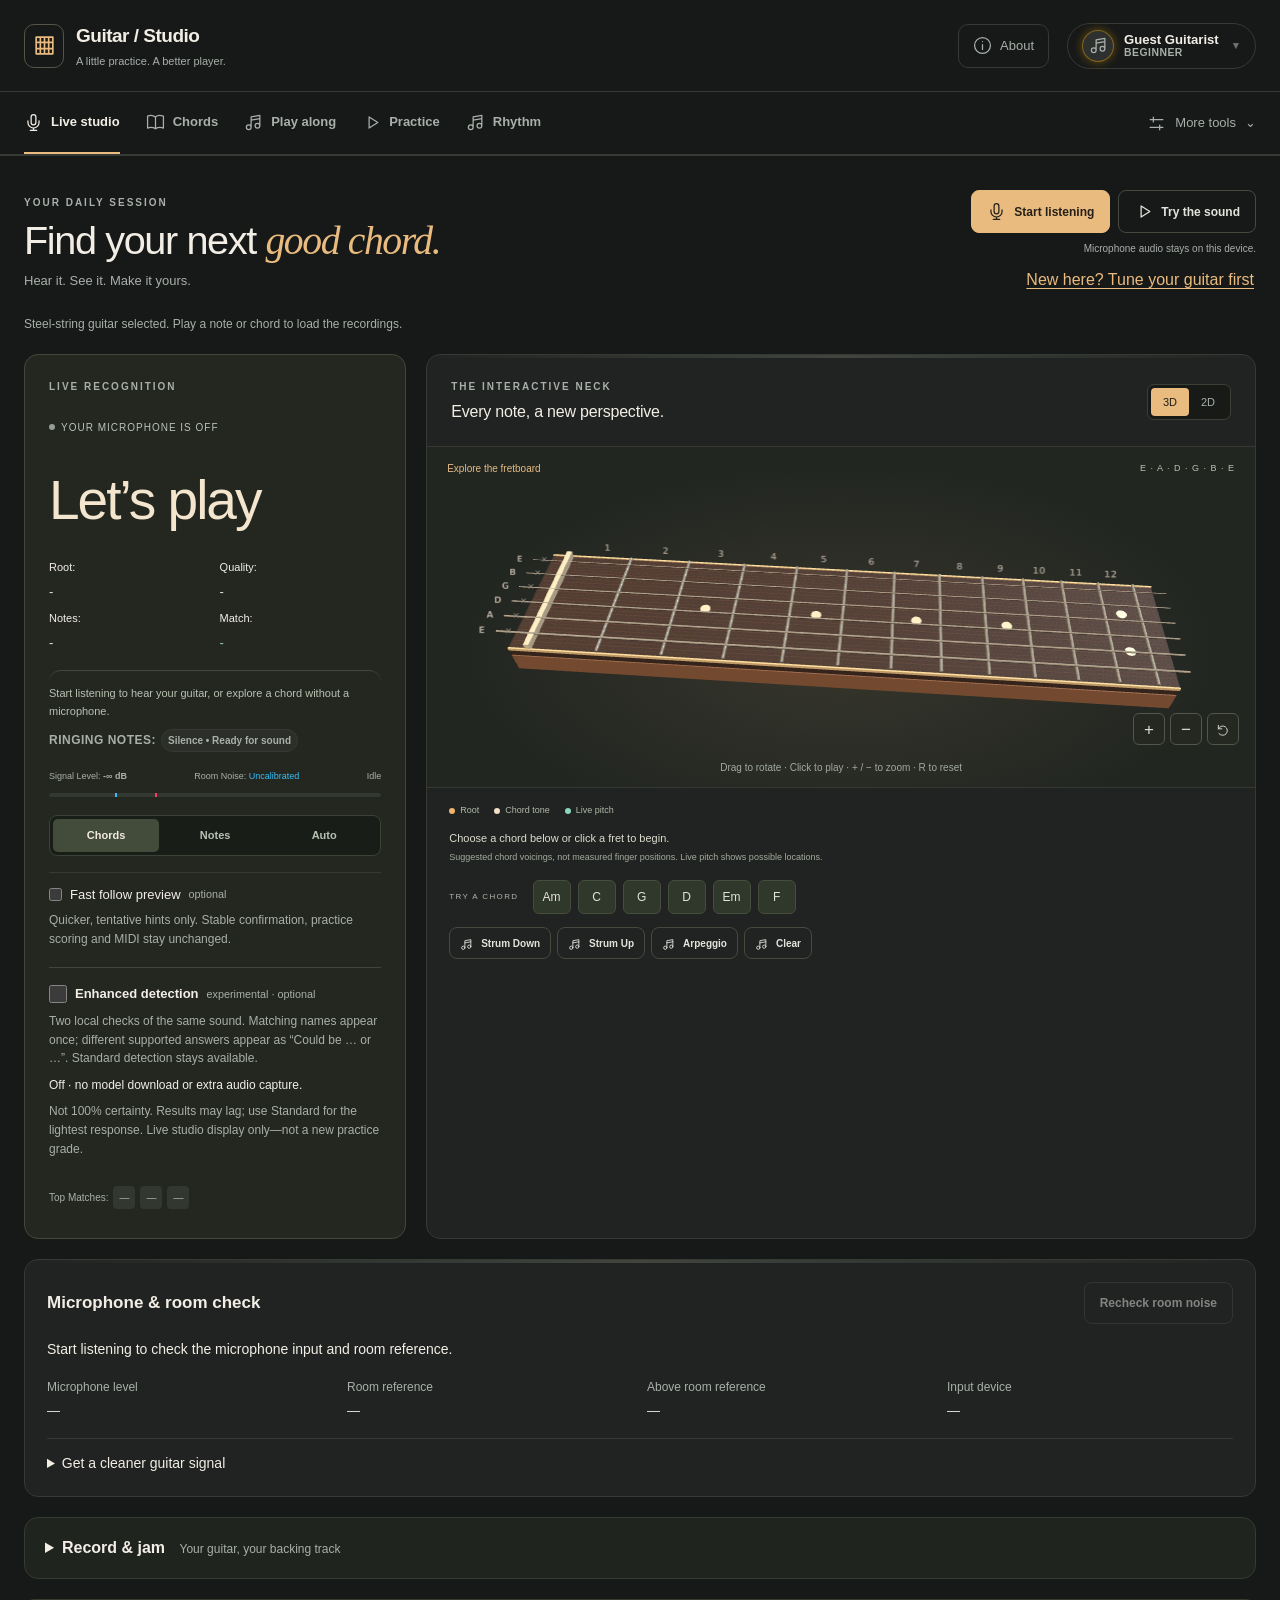
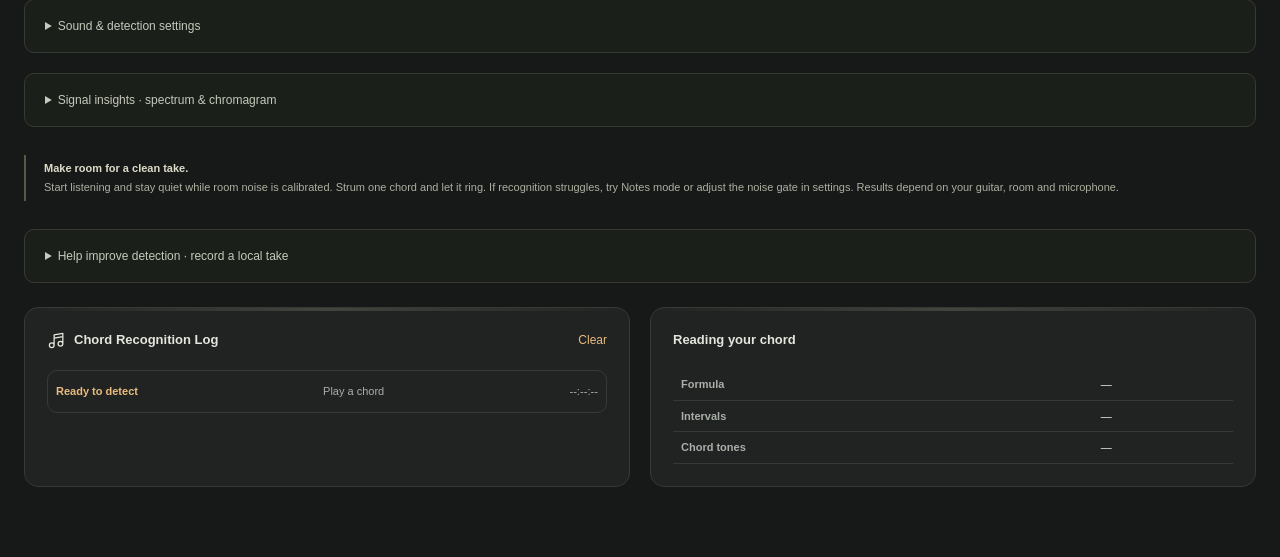
==== commit 9d8658f7: "deploy: publish new navigation, rhythm maker and backing tracks to backup Navigation: Live studio, C" ====
--- a/index.html
+++ b/index.html
@@ -32,9 +32,9 @@
       window.__appErrors = function () { try { return JSON.parse(localStorage.getItem(KEY) || '[]'); } catch (e) { return []; } };
     })();
   </script>
-  <style>:root{--bg-dark:#07090e;--panel-bg:#0e121ef0;--card-bg:#141a2ce0;--accent-gold:#ffb300;--accent-amber:#ff8f00;--accent-cyan:#38bdf8;--accent-emerald:#10b981;--accent-rose:#f43f5e;--accent-purple:#a855f7;--text-main:#f8fafc;--text-muted:#94a3b8;--border-subtle:#ffb30040;--border-light:#ffffff14;--space-xs:4px;--space-sm:8px;--space-md:16px;--space-lg:24px;--space-xl:32px;--radius-sm:6px;--radius-md:10px;--radius-lg:16px;--radius-xl:20px;--radius-full:9999px;--shadow-sm:0 2px 8px #0000004d;--shadow-md:0 8px 24px #0006;--shadow-lg:0 16px 48px #00000080;--shadow-glow:0 0 20px #ffb3004d}@media (prefers-color-scheme:light){:root{--bg-dark:#f8fafc;--panel-bg:#fffffff2;--card-bg:#f8fafce6;--text-main:#0f172a;--text-muted:#64748b;--border-light:#00000014;--border-subtle:#ff8f004d}}*,:before,:after{box-sizing:border-box}*{margin:0;padding:0}html{-webkit-text-size-adjust:100%;font-size:16px}body{background:var(--bg-dark);color:var(--text-main);flex-direction:column;min-height:100vh;font-family:-apple-system,BlinkMacSystemFont,Segoe UI,Roboto,Helvetica,Arial,sans-serif;line-height:1.5;display:flex;overflow-x:hidden}:focus-visible{outline:2px solid var(--accent-gold);outline-offset:2px}::-webkit-scrollbar{width:8px;height:8px}::-webkit-scrollbar-track{background:var(--bg-dark)}::-webkit-scrollbar-thumb{background:var(--border-subtle);border-radius:4px}::-webkit-scrollbar-thumb:hover{background:var(--accent-gold)}#top-bar{padding:var(--space-md) var(--space-lg);-webkit-backdrop-filter:blur(14px);backdrop-filter:blur(14px);border-bottom:1px solid var(--border-subtle);z-index:30;justify-content:space-between;align-items:center;gap:var(--space-sm);background:linear-gradient(#101422fa 0%,#090c14eb 100%);flex-wrap:wrap;display:flex}.brand{align-items:center;gap:var(--space-sm);display:flex}.brand-icon{filter:drop-shadow(0 0 8px #ffb30099);font-size:1.8rem}.brand-text h1{background:linear-gradient(90deg,#ffd54f,#ff9100,#ff6d00);-webkit-text-fill-color:transparent;letter-spacing:.5px;-webkit-background-clip:text;font-size:1.25rem;font-weight:800}.brand-text p{color:var(--text-muted);font-size:.75rem}.top-actions{align-items:center;gap:var(--space-sm);flex-wrap:wrap;display:flex}.badge{border:1px solid var(--border-light);border-radius:var(--radius-full);color:var(--text-muted);background:#ffffff0f;align-items:center;gap:6px;padding:6px 12px;font-size:.75rem;display:flex}.badge.active{color:#6ee7b7;background:#10b98126;border-color:#10b98166}.badge.calibrated{color:#7dd3fc;background:#38bdf826;border-color:#38bdf866}.studio-nav-container{border-bottom:1px solid var(--border-light);z-index:1000;-webkit-backdrop-filter:blur(16px);backdrop-filter:blur(16px);background:#0a0e18f2;position:sticky;top:0;box-shadow:0 4px 20px #0006}.studio-nav-bar{scrollbar-width:thin;gap:8px;max-width:1400px;margin:0 auto;padding:10px 20px;display:flex;overflow-x:auto}.studio-tab-btn{border-radius:var(--radius-md);color:var(--text-muted);cursor:pointer;white-space:nowrap;-webkit-user-select:none;user-select:none;background:#ffffff08;border:1px solid #ffffff14;align-items:center;gap:8px;padding:9px 18px;font-size:.86rem;font-weight:700;transition:all .2s cubic-bezier(.4,0,.2,1);display:inline-flex}.studio-tab-btn:hover{color:#fff;background:#ffffff14;border-color:#fff3;transform:translateY(-1px)}.studio-tab-btn.active{color:var(--accent-gold);border-color:var(--accent-gold);background:linear-gradient(135deg,#ffb30040,#ff8f001f);box-shadow:0 0 20px #ffb30059}.studio-tab-btn .tab-badge{color:var(--text-muted);background:#ffffff1a;border-radius:6px;padding:2px 6px;font-size:.68rem}.studio-tab-btn.active .tab-badge{background:var(--accent-gold);color:#000}.studio-tab-pane{animation:.22s ease-out tabFadeIn;display:none}.studio-tab-pane.active{display:block}@keyframes tabFadeIn{0%{opacity:0;transform:translateY(6px)}to{opacity:1;transform:translateY(0)}}#main-container{padding:var(--space-lg);gap:var(--space-lg);flex:1;grid-template-columns:1fr 400px;width:100%;max-width:1440px;margin:0 auto;display:grid}@media (max-width:1100px){#main-container{grid-template-columns:1fr}}.card{background:var(--card-bg);border:1px solid var(--border-light);border-radius:var(--radius-lg);padding:var(--space-lg);-webkit-backdrop-filter:blur(12px);backdrop-filter:blur(12px);box-shadow:var(--shadow-md);margin-bottom:var(--space-lg);position:relative;overflow:hidden}.card:before{content:"";background:linear-gradient(90deg, transparent, var(--border-subtle), transparent);height:3px;position:absolute;top:0;left:0;right:0}.card-header{margin-bottom:var(--space-md);justify-content:space-between;align-items:center;display:flex}.card-title{color:var(--text-main);align-items:center;gap:8px;font-size:1rem;font-weight:700;display:flex}.chord-hero-box{border:2px solid var(--accent-gold);border-radius:var(--radius-xl);padding:var(--space-lg);text-align:center;margin-bottom:var(--space-lg);box-sizing:border-box;background:linear-gradient(145deg,#141a2ef2,#0a0e1afa);flex-direction:column;justify-content:space-between;min-height:310px;transition:border-color .25s,box-shadow .25s;display:flex;position:relative;box-shadow:0 0 35px #ffb3002e,inset 0 0 20px #ffb3000d}.status-badge-row{flex-wrap:wrap;justify-content:center;align-items:center;gap:10px;min-height:36px;display:flex}.chord-status-badge{text-transform:uppercase;letter-spacing:1px;border-radius:var(--radius-full);color:var(--text-muted);background:#ffffff14;align-items:center;gap:6px;padding:4px 12px;font-size:.75rem;display:inline-flex}.status-dot{background:#71717a;border-radius:50%;width:8px;height:8px}.status-dot.listening{background:var(--accent-emerald);box-shadow:0 0 10px var(--accent-emerald);animation:1.5s infinite pulse}.status-dot.calibrating{background:var(--accent-cyan);box-shadow:0 0 10px var(--accent-cyan);animation:.8s infinite pulse}@keyframes pulse{0%,to{opacity:1;transform:scale(1)}50%{opacity:.4;transform:scale(1.3)}}.detected-chord-name{letter-spacing:1px;background:linear-gradient(135deg,#fff 20%,#ffd54f 75%,#ff9100 100%);-webkit-text-fill-color:transparent;text-shadow:0 4px 24px #ffb3004d;text-align:center;-webkit-background-clip:text;justify-content:center;align-items:center;height:78px;min-height:78px;margin:4px 0;font-size:3.6rem;font-weight:900;line-height:1.1;display:flex;overflow:hidden}.top-candidates-row{height:34px;min-height:34px;color:var(--text-muted);justify-content:center;align-items:center;gap:8px;margin:4px 0;font-size:.8rem;display:flex}.candidate-pill{border:1px solid var(--border-light);background:#ffffff0d;border-radius:12px;padding:3px 10px}.candidate-pill strong{color:var(--accent-gold)}.chord-sub-info{flex-wrap:wrap;justify-content:center;align-items:center;gap:10px;min-height:44px;margin-top:8px;display:flex}.info-pill{border:1px solid var(--border-light);background:#ffffff0d;border-radius:12px;align-items:center;gap:6px;padding:6px 14px;font-size:.85rem;display:flex}.info-pill strong{color:var(--accent-cyan)}.seventh-inspector-box{box-sizing:border-box;text-align:left;background:#00000073;border:1px solid #ffb30047;border-radius:14px;height:94px;min-height:94px;margin-top:12px;padding:10px 16px;font-size:.78rem;transition:border-color .25s,background .25s;overflow:hidden}.inspector-header{justify-content:space-between;align-items:center;margin-bottom:6px;display:flex}.verdict-pill{text-transform:uppercase;letter-spacing:.5px;border-radius:12px;padding:3px 10px;font-size:.72rem;font-weight:800}.verdict-triad{color:#34d399;background:#10b98133;border:1px solid #10b98166}.verdict-seventh{color:#fbbf24;background:#f59e0b33;border:1px solid #f59e0b66}.inspector-meter-row{align-items:center;gap:10px;margin:6px 0;display:flex}.seventh-meter-track{background:#ffffff1a;border-radius:4px;flex:1;height:8px;position:relative;overflow:hidden}.seventh-meter-fill{background:linear-gradient(90deg, var(--accent-cyan), var(--accent-gold));width:0%;height:100%;transition:width 80ms}.seventh-meter-marker{z-index:5;background:#f43f5e;width:2px;position:absolute;top:0;bottom:0}.inspector-desc{color:var(--text-muted);font-size:.73rem;line-height:1.4}.meter-box{flex-direction:column;gap:4px;margin-top:14px;display:flex}.meter-labels{color:var(--text-muted);justify-content:space-between;font-size:.7rem;display:flex}.meter-container{background:#ffffff14;border-radius:5px;width:100%;height:10px;position:relative;overflow:hidden}.meter-bar{background:linear-gradient(90deg,#10b981 40%,#ffb300 75%,#f43f5e 95%);width:0%;height:100%;transition:width 50ms}.meter-threshold-marker{z-index:5;background:#f43f5e;width:2px;position:absolute;top:0;bottom:0}.noise-floor-marker{z-index:4;background:#38bdf8;width:2px;position:absolute;top:0;bottom:0}.visualizer-grid{gap:var(--space-md);margin-bottom:var(--space-md);grid-template-columns:1fr 1fr;display:grid}@media (max-width:768px){.visualizer-grid{grid-template-columns:1fr}}.vis-box{border:1px solid var(--border-light);border-radius:var(--radius-md);padding:var(--space-sm);background:#0a0e18d9;flex-direction:column;align-items:center;display:flex}.vis-label{color:var(--text-muted);justify-content:space-between;align-self:flex-start;align-items:center;gap:6px;width:100%;margin-bottom:8px;font-size:.75rem;font-weight:600;display:flex}canvas{border-radius:8px;width:100%;height:140px;display:block}.chroma-bars{justify-content:space-between;align-items:flex-end;gap:4px;width:100%;height:110px;padding:0 4px 4px;display:flex}.chroma-col{flex-direction:column;flex:1;justify-content:flex-end;align-items:center;height:100%;display:flex}.chroma-fill{background:linear-gradient(180deg, var(--accent-gold), #ffb30033);border-radius:4px 4px 0 0;width:100%;height:4%;min-height:3px;transition:height 80ms}.chroma-col.highlight .chroma-fill{background:linear-gradient(#ff4081,#f50057);box-shadow:0 0 10px #f50057b3}.chroma-note-name{color:var(--text-muted);margin-top:6px;font-size:.72rem;font-weight:700}.chroma-col.highlight .chroma-note-name{color:#ff80ab;font-weight:800}.btn-group{gap:var(--space-sm);margin-top:var(--space-md);flex-wrap:wrap;display:flex}.btn{border-radius:var(--radius-md);cursor:pointer;border:none;align-items:center;gap:8px;padding:10px 18px;font-size:.88rem;font-weight:700;transition:all .2s;display:inline-flex}.btn-primary{background:linear-gradient(135deg, var(--accent-gold), var(--accent-amber));color:#07090e;box-shadow:0 4px 15px #ffb3004d}.btn-primary:hover{transform:translateY(-2px);box-shadow:0 6px 20px #ffb30073}.btn-calibrate{color:#fff;background:linear-gradient(135deg,#0284c7,#0369a1);box-shadow:0 4px 15px #0284c74d}.btn-calibrate:hover{background:linear-gradient(135deg,#0369a1,#075985);transform:translateY(-2px)}.btn-secondary{color:var(--text-main);border:1px solid var(--border-light);background:#ffffff14}.btn-secondary:hover{background:#ffffff24;border-color:#fff3}.btn-test-speaker{color:#fff;background:linear-gradient(135deg,#10b981,#059669);box-shadow:0 4px 12px #10b9814d}.btn-test-speaker:hover{transform:translateY(-2px)}.btn-listen-active{animation:1.5s infinite micPulse;color:#fff!important;background:linear-gradient(135deg,#ef4444,#dc2626)!important;box-shadow:0 0 20px #ef444480!important}@keyframes micPulse{0%,to{box-shadow:0 0 15px #ef444466}50%{box-shadow:0 0 28px #ef4444cc}}.controls-grid{gap:var(--space-md);margin-top:var(--space-md);padding:var(--space-md) var(--space-lg);border-radius:var(--radius-md);background:#00000040;grid-template-columns:repeat(auto-fit,minmax(240px,1fr));display:grid}.slider-item{color:var(--text-muted);flex-direction:column;gap:6px;font-size:.8rem;display:flex}.slider-row{align-items:center;gap:10px;display:flex}.slider-row input[type=range]{accent-color:var(--accent-gold);cursor:pointer;flex:1}.mode-toggle-group{background:#ffffff0d;border-radius:8px;gap:6px;padding:3px;display:flex}.mode-pill{color:var(--text-muted);cursor:pointer;background:0 0;border:none;border-radius:6px;flex:1;padding:5px 8px;font-size:.75rem;font-weight:600;transition:all .2s}.mode-pill.active{background:var(--accent-gold);color:#000;font-weight:700}.fretboard-container{padding:16px 12px 12px;overflow-x:auto;background:linear-gradient(#170f0a 0%,#2a1910 20%,#1f130b 50%,#2a1910 80%,#170f0a 100%)!important;border:2px solid #5a3825!important;border-radius:16px!important;box-shadow:inset 0 3px 12px #000000f2,inset 0 -3px 12px #000000f2,0 12px 35px #0009!important}.fretboard-board{flex-direction:column;min-width:740px;display:flex;position:relative}.fret-numbers{margin-bottom:6px;padding-left:54px;display:flex}.fret-num{text-align:center;color:#8d6e63;flex:1;font-size:.7rem;font-weight:700}.fret-num.marker{text-shadow:0 0 8px #ffb30099;color:var(--accent-gold)!important}.guitar-string-row{align-items:center;height:32px;display:flex;position:relative}.string-header{width:54px;color:var(--text-muted);align-items:center;gap:6px;font-size:.78rem;font-weight:700;display:flex}.string-header .mute-btn{border:1px solid var(--border-light);color:#f43f5e;cursor:pointer;background:#ffffff1a;border-radius:4px;justify-content:center;align-items:center;width:20px;height:20px;font-size:.7rem;font-weight:800;display:flex}.string-header .mute-btn.muted{color:#fff;background:#f43f5e}.fret-cells-container{flex:1;display:flex;position:relative}.string-wire{pointer-events:none;z-index:1;background:linear-gradient(#d4af37,#8c6d32,#3b2f15);position:absolute;top:50%;left:0;right:0;transform:translateY(-50%);box-shadow:0 1px 3px #000c}.str-6{height:4.2px}.str-5{height:3.4px}.str-4{height:2.6px}.str-3{height:2px}.str-2{height:1.5px}.str-1{height:1.1px}.fret-cell{cursor:pointer;z-index:2;border-right:2px solid #bcaaa4;flex:1;justify-content:center;align-items:center;height:32px;transition:background .15s;display:flex;position:relative}.fret-cell:first-child{border-left:6px solid #efebe9}.fret-cell:hover{background:#ffb30026}.fret-cell .finger-dot{background:var(--accent-gold);color:#000;border-radius:50%;justify-content:center;align-items:center;width:22px;height:22px;font-size:.7rem;font-weight:800;animation:.15s cubic-bezier(.175,.885,.32,1.275) popIn;display:flex;box-shadow:0 0 10px #ffb300e6}@keyframes popIn{0%{opacity:0;transform:scale(.3)}to{opacity:1;transform:scale(1)}}.sidebar{gap:var(--space-lg);flex-direction:column;display:flex}.sound-style-box{border:1px solid var(--border-subtle);border-radius:var(--radius-md);padding:var(--space-sm) var(--space-md);margin-bottom:var(--space-md);background:#ffb30014;flex-direction:column;gap:8px;display:flex}.sound-style-box .label{color:var(--accent-gold);text-transform:uppercase;letter-spacing:.5px;font-size:.75rem;font-weight:700}.sound-buttons{gap:8px;display:flex}.sound-btn{border:1px solid var(--border-light);color:var(--text-main);cursor:pointer;background:#ffffff0d;border-radius:8px;flex:1;justify-content:center;align-items:center;gap:6px;padding:7px 10px;font-size:.78rem;font-weight:600;transition:all .2s;display:flex}.sound-btn.active{background:var(--accent-gold);color:#000;border-color:var(--accent-gold);font-weight:800}.preset-chip-grid{grid-template-columns:repeat(4,1fr);gap:8px;display:grid}.preset-chip{border:1px solid var(--border-light);text-align:center;cursor:pointer;color:var(--text-main);background:#ffffff0d;border-radius:8px;padding:8px 4px;font-size:.82rem;font-weight:700;transition:all .15s}.preset-chip:hover{background:var(--accent-gold);color:#000;border-color:var(--accent-gold);transform:translateY(-2px)}.preset-chip.active{background:var(--accent-gold);color:#000;font-weight:800;box-shadow:0 0 12px #ffb30066}.compare-box{margin-bottom:var(--space-sm);background:#f59e0b1a;border:1px solid #f59e0b4d;border-radius:10px;flex-direction:column;gap:6px;padding:10px;display:flex}.compare-btn-row{gap:8px;display:flex}.compare-btn{border:1px solid var(--border-light);color:var(--text-main);cursor:pointer;text-align:center;background:#ffffff12;border-radius:6px;flex:1;padding:8px 6px;font-size:.78rem;font-weight:700;transition:all .15s}.compare-btn:hover{background:var(--accent-gold);color:#000}.history-log-box{border:1px solid var(--border-light);background:#0000004d;border-radius:10px;flex-direction:column;gap:6px;max-height:160px;padding:8px;font-size:.78rem;display:flex;overflow-y:auto}.history-item{background:#ffffff0a;border-radius:6px;justify-content:space-between;align-items:center;padding:4px 8px;display:flex}.history-item .hist-name{color:var(--accent-gold);font-weight:700}.history-item .hist-time{color:var(--text-muted);font-size:.7rem}.theory-table{border-collapse:collapse;width:100%;font-size:.82rem}.theory-table th,.theory-table td{text-align:left;border-bottom:1px solid var(--border-light);padding:7px 8px}.theory-table th{color:var(--text-muted);font-weight:600}.theory-table td strong{color:var(--accent-cyan)}.diag-box{border-radius:var(--radius-md);padding:var(--space-sm) var(--space-md);color:#bae6fd;background:#38bdf814;border:1px solid #38bdf840;font-size:.8rem;line-height:1.5}.diag-box strong{color:#38bdf8}.rhythm-dock-container{border-top:1px solid var(--border-subtle);justify-content:space-between;align-items:center;gap:var(--space-sm);z-index:100;-webkit-backdrop-filter:blur(16px);backdrop-filter:blur(16px);background:linear-gradient(#101626fa,#090d18f5);flex-wrap:wrap;padding:10px 20px;display:flex;position:sticky;bottom:0;box-shadow:0 -4px 25px #00000080}.rhythm-dock-left{align-items:center;gap:var(--space-sm);flex-wrap:wrap;display:flex}.rhythm-select-pill{border:1px solid var(--border-light);color:var(--text-main);cursor:pointer;background:#ffffff0f;border-radius:12px;outline:none;padding:6px 12px;font-size:.8rem;font-weight:700}.rhythm-select-pill option{color:#fff;background:#0d1222}.rhythm-beat-indicators{align-items:center;gap:6px;display:flex}.rhythm-beat-dot{background:#ffffff26;border-radius:50%;width:10px;height:10px;transition:all .1s}.rhythm-beat-dot.sam-beat{border:1.5px solid var(--accent-gold)}.rhythm-beat-dot.active-beat{background:var(--accent-gold);box-shadow:0 0 10px var(--accent-gold);transform:scale(1.3)}.user-profile-btn{border:1px solid var(--border-subtle);color:var(--text-main);cursor:pointer;background:linear-gradient(135deg,#ffb30024,#ff8f0014);border-radius:24px;align-items:center;gap:10px;padding:6px 14px;transition:all .2s;display:inline-flex}.user-profile-btn:hover{border-color:var(--accent-gold);background:linear-gradient(135deg,#ffb30047,#ff8f002e);transform:translateY(-1px);box-shadow:0 4px 15px #ffb30040}.user-avatar-badge{background:#ffffff1a;border:1px solid #ffb30066;border-radius:50%;justify-content:center;align-items:center;width:32px;height:32px;font-size:1.15rem;display:flex;box-shadow:0 0 10px #ffb30059}.user-info-text{text-align:left;flex-direction:column;line-height:1.15;display:flex}.user-name{color:#fff;font-size:.82rem;font-weight:700}.user-level-badge{color:var(--accent-gold);text-transform:uppercase;letter-spacing:.5px;font-size:.65rem;font-weight:600}.modal-backdrop{-webkit-backdrop-filter:blur(12px);backdrop-filter:blur(12px);z-index:9999;background:#03060fd9;justify-content:center;align-items:center;padding:20px;display:none;position:fixed;inset:0}.modal-backdrop.active{display:flex}.modal-card{border:1px solid var(--border-subtle);background:linear-gradient(160deg,#0e1424,#080b14);border-radius:24px;flex-direction:column;width:100%;max-width:650px;max-height:90vh;animation:.22s cubic-bezier(.16,1,.3,1) modalPopIn;display:flex;overflow-y:auto;box-shadow:0 20px 60px #000000d9,0 0 30px #ffb3001f}@keyframes modalPopIn{0%{opacity:0;transform:scale(.94)}to{opacity:1;transform:scale(1)}}.modal-header{border-bottom:1px solid var(--border-light);justify-content:space-between;align-items:center;padding:18px 24px;display:flex}.modal-body{padding:24px}.modal-tab-row{border-bottom:1px solid var(--border-light);gap:10px;margin-bottom:20px;display:flex}.modal-tab-btn{color:var(--text-muted);cursor:pointer;background:0 0;border:none;border-bottom:2px solid #0000;padding:8px 16px;font-size:.85rem;font-weight:700;transition:all .2s}.modal-tab-btn.active{color:var(--accent-gold);border-bottom-color:var(--accent-gold)}.stats-grid-4{grid-template-columns:repeat(auto-fit,minmax(130px,1fr));gap:12px;margin:16px 0;display:grid}.stat-card-mini{border:1px solid var(--border-light);text-align:center;background:#ffffff08;border-radius:14px;padding:14px 10px}.stat-num-mini{color:var(--accent-gold);font-size:1.4rem;font-weight:800}.stat-label-mini{color:var(--text-muted);margin-top:4px;font-size:.72rem}.profile-list-item{border:1px solid var(--border-light);background:#ffffff08;border-radius:14px;justify-content:space-between;align-items:center;gap:12px;margin-bottom:10px;padding:12px 16px;transition:all .2s;display:flex}.profile-list-item.active-profile{border-color:var(--accent-gold);background:#ffb30014}.modal-pane{display:none}.modal-pane.active{display:block}.recorder-container{max-width:900px;margin:0 auto}.recorder-card{background:var(--panel-bg);border:1px solid var(--border-light);border-radius:var(--radius-xl);margin-bottom:24px;padding:24px 32px}.rec-time-display{color:var(--accent-gold);text-align:center;text-shadow:0 0 20px #ffb30066;margin:16px 0;font-family:Courier New,monospace;font-size:2.5rem;font-weight:800}.rec-button-big{color:#fff;cursor:pointer;background:linear-gradient(145deg,#ef4444,#dc2626);border:4px solid #ffffff1a;border-radius:50%;justify-content:center;align-items:center;width:96px;height:96px;font-size:2.2rem;transition:all .15s;display:flex;box-shadow:0 8px 30px #ef444480,inset 0 -4px 12px #0000004d}.rec-button-big:hover{transform:scale(1.05);box-shadow:0 12px 40px #ef4444b3,inset 0 -4px 12px #0000004d}.rec-button-big.recording-now{background:linear-gradient(145deg,#dc2626,#b91c1c);animation:.8s infinite recPulse}@keyframes recPulse{0%,to{box-shadow:0 8px 30px #ef444480,0 0 #ef4444b3,inset 0 -4px 12px #0000004d}50%{box-shadow:0 8px 30px #ef444480,0 0 0 12px #ef444400,inset 0 -4px 12px #0000004d}}#rec-countin-overlay{text-align:center}#rec-active-player-box audio{width:100%}.rec-list{max-height:400px;overflow-y:auto}.rec-item{border:1px solid var(--border-light);background:#ffffff05;border-radius:12px;justify-content:space-between;align-items:center;margin-bottom:8px;padding:12px 16px;display:flex}.rec-item:hover{border-color:var(--border-subtle)}.badge{border-radius:var(--radius-full);align-items:center;gap:6px;padding:4px 10px;font-size:.75rem;font-weight:600;display:inline-flex}.badge.active{border:1px solid var(--accent-emerald);color:var(--accent-emerald);background:#10b98126}.modal-backdrop{-webkit-backdrop-filter:blur(10px);backdrop-filter:blur(10px);z-index:2000;background:#000000bf;justify-content:center;align-items:center;display:none;position:fixed;inset:0}.modal-card{border:1.5px solid var(--accent-purple);border-radius:var(--radius-xl);padding:var(--space-xl);gap:var(--space-md);background:#0f1424;flex-direction:column;width:90%;max-width:540px;display:flex;box-shadow:0 15px 50px #000000b3}.sr-only{clip:rect(0, 0, 0, 0);white-space:nowrap;border:0;width:1px;height:1px;margin:-1px;padding:0;position:absolute;overflow:hidden}.hidden{display:none!important}.flex-center{justify-content:center;align-items:center;display:flex}.text-gold{color:var(--accent-gold)}.text-cyan{color:var(--accent-cyan)}.text-emerald{color:var(--accent-emerald)}.songs-container{flex-direction:column;gap:20px;max-width:1300px;margin:20px auto;padding:0 20px;display:flex}.song-hero-card{border:1px solid var(--border-subtle);background:linear-gradient(145deg,#141a30eb,#0c101ef2);border-radius:20px;flex-direction:column;gap:18px;padding:24px;display:flex;box-shadow:0 10px 40px #0006}.song-header-row{flex-wrap:wrap;justify-content:space-between;align-items:flex-start;gap:16px;display:flex}.song-title-group h2{background:linear-gradient(90deg,#ffd54f,#ff9100,#ff6d00);-webkit-text-fill-color:transparent;-webkit-background-clip:text;align-items:center;gap:10px;margin-bottom:4px;font-size:1.6rem;font-weight:800;display:flex}.song-meta-pills{flex-wrap:wrap;gap:8px;margin-top:6px;display:flex}.song-meta-pill{border:1px solid var(--border-light);color:var(--text-muted);background:#ffffff0d;border-radius:14px;align-items:center;gap:6px;padding:4px 12px;font-size:.76rem;display:inline-flex}.song-meta-pill strong{color:var(--accent-gold)}.song-select-dropdown{border:1.5px solid var(--accent-gold);color:var(--text-main);cursor:pointer;background:#0e121ee6;border-radius:12px;outline:none;min-width:260px;padding:10px 16px;font-size:.92rem;font-weight:700}.song-select-dropdown option{color:#fff;background:#0d111e}.song-playback-bar{border:1px solid var(--border-light);background:#0006;border-radius:16px;flex-wrap:wrap;justify-content:space-between;align-items:center;gap:12px;padding:12px 18px;display:flex}.playback-main-btns{flex-wrap:wrap;align-items:center;gap:8px;display:flex}.btn-song-play{color:#fff;cursor:pointer;background:linear-gradient(135deg,#10b981,#059669);border:none;border-radius:12px;align-items:center;gap:8px;padding:10px 22px;font-size:.95rem;font-weight:800;transition:transform .15s,box-shadow .15s;display:flex;box-shadow:0 4px 15px #10b98166}.btn-song-play:hover{transform:translateY(-2px);box-shadow:0 6px 20px #10b98199}.btn-song-play.playing{background:linear-gradient(135deg,#f43f5e,#be123c);box-shadow:0 4px 15px #f43f5e66}.song-mode-btn{color:var(--text-muted);cursor:pointer;background:0 0;border:none;border-radius:8px;padding:6px 14px;font-size:.8rem;font-weight:700;transition:all .2s}.song-mode-btn.active{background:var(--accent-gold);color:#000;font-weight:800;box-shadow:0 0 12px #ffb30066}.tempo-speed-control{color:var(--text-muted);border:1px solid var(--border-light);background:#ffffff0d;border-radius:10px;align-items:center;gap:8px;padding:6px 12px;font-size:.82rem;font-weight:700;display:flex}.practice-mic-toggle{border:1px solid var(--border-light);color:var(--text-main);cursor:pointer;background:#ffffff0f;border-radius:10px;align-items:center;gap:6px;padding:8px 14px;font-size:.8rem;font-weight:700;display:flex}.practice-mic-toggle.active{border-color:var(--accent-emerald);color:var(--accent-emerald);background:#10b98126}.song-guitar-card{border:1px solid var(--border-light);background:#0006;border-radius:16px;padding:16px}.song-guitar-hud-row{flex-wrap:wrap;justify-content:space-between;align-items:center;gap:12px;display:flex}.hud-stat-badge{border:1px solid var(--border-light);background:#ffffff0a;border-radius:10px;flex-direction:column;gap:2px;padding:6px 12px;display:flex}.hud-stat-lbl{color:var(--text-muted);text-transform:uppercase;letter-spacing:.5px;font-size:.65rem;font-weight:700}.hud-stat-val{color:#fff;font-size:.92rem;font-weight:800}.eval-match-indicator{border:1px solid var(--border-light);color:var(--text-muted);background:#ffffff0f;border-radius:20px;padding:6px 14px;font-size:.82rem;font-weight:700}.eval-match-indicator.match-success{border-color:var(--accent-emerald);color:var(--accent-emerald);background:#10b98133;animation:.4s pulseMatch}@keyframes pulseMatch{0%{transform:scale(1)}50%{transform:scale(1.08)}to{transform:scale(1)}}.lyrics-scroll-container{border:1px solid var(--border-light);background:#0000004d;border-radius:12px;flex-direction:column;gap:10px;max-height:280px;padding:14px;display:flex;overflow-y:auto}.lyric-line-item{cursor:pointer;border-left:3px solid #0000;border-radius:8px;padding:8px 12px;transition:background .15s}.lyric-line-item:hover{background:#ffffff0a}.lyric-line-item.active-line{border-left-color:var(--accent-gold);background:#ffb3001f}.chord-word-pair{flex-direction:column;align-items:flex-start;margin-right:12px;display:inline-flex}.chord-label-over{color:var(--accent-gold);min-height:18px;font-size:.8rem;font-weight:800}.lyric-word-under{color:#fff;font-size:.95rem}.chord-tag-badge{color:var(--accent-gold);cursor:pointer;background:#ffb30026;border:1px solid #ffb3004d;border-radius:6px;align-items:center;gap:4px;padding:4px 10px;font-family:monospace;font-size:.85rem;font-weight:800;transition:all .2s;display:inline-flex}.chord-tag-badge:hover{border-color:var(--accent-gold);background:#ffb3004d}.chord-tag-badge.playing-now{background:var(--accent-gold);color:#000;transform:scale(1.08);box-shadow:0 0 14px #ffb300cc}.chord-tag-badge.user-matched{background:var(--accent-emerald)!important;color:#000!important;box-shadow:0 0 18px var(--accent-emerald)!important;border-color:#fff!important}.trainer-container{flex-direction:column;gap:18px;max-width:900px;margin:20px auto;padding:0 16px;display:flex}.trainer-stats-row{grid-template-columns:repeat(auto-fit,minmax(140px,1fr));gap:12px;display:grid}.trainer-stat-card{border:1px solid var(--border-light);text-align:center;background:#141a2ce0;border-radius:14px;padding:14px}.trainer-stat-val{color:var(--accent-gold);font-size:1.6rem;font-weight:900}.trainer-stat-label{color:var(--text-muted);text-transform:uppercase;margin-top:4px;font-size:.72rem;font-weight:700}.trainer-card-hero{border:1.5px solid var(--accent-gold);text-align:center;background:linear-gradient(145deg,#141a30f0,#0e1220f5);border-radius:20px;padding:30px 20px;box-shadow:0 10px 40px #00000080}.trainer-instruction{color:var(--text-muted);margin-bottom:8px;font-size:1rem}.trainer-target-chord{color:var(--accent-gold);margin:6px 0;font-size:2.6rem;font-weight:900}.quiz-choice-btn{border:1.5px solid var(--border-light);color:#fff;cursor:pointer;background:#ffffff0d;border-radius:12px;padding:14px;font-size:1.2rem;font-weight:800;transition:all .15s}.quiz-choice-btn:hover{border-color:var(--accent-gold);background:#ffb30033;transform:translateY(-2px)}.quiz-choice-btn.correct{box-shadow:0 0 16px #10b98199;border-color:var(--accent-emerald)!important;color:#34d399!important;background:#10b9814d!important}.quiz-choice-btn.incorrect{border-color:var(--accent-rose)!important;color:#f87171!important;background:#f43f5e4d!important}.scales-container{flex-direction:column;gap:20px;max-width:1300px;margin:20px auto;padding:0 16px;display:flex}.scales-header-card{border:1px solid var(--border-subtle);background:linear-gradient(145deg,#141a30f0,#0e1220f5);border-radius:20px;padding:24px;box-shadow:0 10px 40px #0006}.scale-select-grid{grid-template-columns:repeat(auto-fit,minmax(220px,1fr));gap:16px;margin-top:14px;display:grid}.scale-control-group{flex-direction:column;gap:6px;display:flex}.scale-control-label{text-transform:uppercase;color:var(--accent-gold);letter-spacing:.5px;align-items:center;gap:6px;font-size:.75rem;font-weight:800;display:flex}.scale-root-selector{flex-wrap:wrap;gap:4px;display:flex}.scale-root-btn{border:1px solid var(--border-light);color:var(--text-main);cursor:pointer;background:#ffffff0d;border-radius:6px;padding:4px 8px;font-size:.78rem;font-weight:700}.scale-root-btn:hover{background:var(--accent-gold);color:#000}.scale-root-btn.active{background:var(--accent-gold);color:#000;border-color:var(--accent-gold);font-weight:800}.scale-preset-dropdown{border:1px solid var(--border-light);color:var(--text-main);background:#0e121ee6;border-radius:10px;padding:8px 12px;font-size:.85rem;font-weight:700}.scale-toggle-btn-group{border:1px solid var(--border-light);background:#0000004d;border-radius:10px;padding:3px;display:flex}.scale-toggle-btn{color:var(--text-muted);cursor:pointer;background:0 0;border:none;border-radius:8px;flex:1;padding:6px 10px;font-size:.75rem;font-weight:700}.scale-toggle-btn.active{background:var(--accent-gold);color:#000}.scale-note-marker{z-index:5;border-radius:50%;justify-content:center;align-items:center;width:22px;height:22px;font-size:.68rem;font-weight:800;display:flex;box-shadow:0 0 8px #000c}.scale-note-marker.root{background:var(--accent-gold);color:#000;border:2px solid #fff;box-shadow:0 0 12px #ffb300e6}.scale-note-marker.tone{color:#000;background:#38bdf8}.scale-note-marker.blue-note{color:#fff;background:#a855f7;box-shadow:0 0 10px #a855f7cc}.scale-note-marker.active-playing{box-shadow:0 0 18px #fff, 0 0 25px var(--accent-gold);z-index:10;transform:scale(1.3)}.scale-dot{color:#fff;z-index:5;cursor:pointer;background:#3a3a3a;border-radius:50%;justify-content:center;align-items:center;width:22px;height:22px;font-size:.68rem;font-weight:800;transition:transform .1s,box-shadow .1s,background .1s;display:flex}.scale-dot.root{background:var(--accent-gold);color:#000;border:2px solid #fff}.scale-dot.tone{color:#000;background:#38bdf8}.scale-dot.blue{color:#fff;background:#a855f7}.scale-dot.active-pluck{color:#000;box-shadow:0 0 16px 4px var(--accent-gold), 0 0 26px var(--accent-gold);z-index:10;background:#fff;transform:scale(1.45)}.string-wire.vibrating{filter:brightness(1.7);box-shadow:0 0 8px var(--accent-gold)}</style>
-  <script type="module" crossorigin src="./assets/main-DrjO_FGS.js"></script>
-  <link rel="stylesheet" crossorigin href="./assets/main-BJSU0DBn.css">
+  <style>:root{--bg-dark:#07090e;--panel-bg:#0e121ef0;--card-bg:#141a2ce0;--accent-gold:#ffb300;--accent-amber:#ff8f00;--accent-cyan:#38bdf8;--accent-emerald:#10b981;--accent-rose:#f43f5e;--accent-purple:#a855f7;--text-main:#f8fafc;--text-muted:#94a3b8;--border-subtle:#ffb30040;--border-light:#ffffff14;--space-xs:4px;--space-sm:8px;--space-md:16px;--space-lg:24px;--space-xl:32px;--radius-sm:6px;--radius-md:10px;--radius-lg:16px;--radius-xl:20px;--radius-full:9999px;--shadow-sm:0 2px 8px #0000004d;--shadow-md:0 8px 24px #0006;--shadow-lg:0 16px 48px #00000080;--shadow-glow:0 0 20px #ffb3004d}@media (prefers-color-scheme:light){:root{--bg-dark:#f8fafc;--panel-bg:#fffffff2;--card-bg:#f8fafce6;--text-main:#0f172a;--text-muted:#64748b;--border-light:#00000014;--border-subtle:#ff8f004d}}*,:before,:after{box-sizing:border-box}*{margin:0;padding:0}html{-webkit-text-size-adjust:100%;font-size:16px}body{background:var(--bg-dark);color:var(--text-main);flex-direction:column;min-height:100vh;font-family:-apple-system,BlinkMacSystemFont,Segoe UI,Roboto,Helvetica,Arial,sans-serif;line-height:1.5;display:flex;overflow-x:hidden}:focus-visible{outline:2px solid var(--accent-gold);outline-offset:2px}::-webkit-scrollbar{width:8px;height:8px}::-webkit-scrollbar-track{background:var(--bg-dark)}::-webkit-scrollbar-thumb{background:var(--border-subtle);border-radius:4px}::-webkit-scrollbar-thumb:hover{background:var(--accent-gold)}#top-bar{padding:var(--space-md) var(--space-lg);-webkit-backdrop-filter:blur(14px);backdrop-filter:blur(14px);border-bottom:1px solid var(--border-subtle);z-index:30;justify-content:space-between;align-items:center;gap:var(--space-sm);background:linear-gradient(#101422fa 0%,#090c14eb 100%);flex-wrap:wrap;display:flex}.brand{align-items:center;gap:var(--space-sm);display:flex}.brand-icon{filter:drop-shadow(0 0 8px #ffb30099);font-size:1.8rem}.brand-text h1{background:linear-gradient(90deg,#ffd54f,#ff9100,#ff6d00);-webkit-text-fill-color:transparent;letter-spacing:.5px;-webkit-background-clip:text;font-size:1.25rem;font-weight:800}.brand-text p{color:var(--text-muted);font-size:.75rem}.top-actions{align-items:center;gap:var(--space-sm);flex-wrap:wrap;display:flex}.badge{border:1px solid var(--border-light);border-radius:var(--radius-full);color:var(--text-muted);background:#ffffff0f;align-items:center;gap:6px;padding:6px 12px;font-size:.75rem;display:flex}.badge.active{color:#6ee7b7;background:#10b98126;border-color:#10b98166}.badge.calibrated{color:#7dd3fc;background:#38bdf826;border-color:#38bdf866}.studio-nav-container{border-bottom:1px solid var(--border-light);z-index:1000;-webkit-backdrop-filter:blur(16px);backdrop-filter:blur(16px);background:#0a0e18f2;position:sticky;top:0;box-shadow:0 4px 20px #0006}.studio-nav-bar{scrollbar-width:thin;gap:8px;max-width:1400px;margin:0 auto;padding:10px 20px;display:flex;overflow-x:auto}.studio-tab-btn{border-radius:var(--radius-md);color:var(--text-muted);cursor:pointer;white-space:nowrap;-webkit-user-select:none;user-select:none;background:#ffffff08;border:1px solid #ffffff14;align-items:center;gap:8px;padding:9px 18px;font-size:.86rem;font-weight:700;transition:all .2s cubic-bezier(.4,0,.2,1);display:inline-flex}.studio-tab-btn:hover{color:#fff;background:#ffffff14;border-color:#fff3;transform:translateY(-1px)}.studio-tab-btn.active{color:var(--accent-gold);border-color:var(--accent-gold);background:linear-gradient(135deg,#ffb30040,#ff8f001f);box-shadow:0 0 20px #ffb30059}.studio-tab-btn .tab-badge{color:var(--text-muted);background:#ffffff1a;border-radius:6px;padding:2px 6px;font-size:.68rem}.studio-tab-btn.active .tab-badge{background:var(--accent-gold);color:#000}.studio-tab-pane{animation:.22s ease-out tabFadeIn;display:none}.studio-tab-pane.active{display:block}@keyframes tabFadeIn{0%{opacity:0;transform:translateY(6px)}to{opacity:1;transform:translateY(0)}}#main-container{padding:var(--space-lg);gap:var(--space-lg);flex:1;grid-template-columns:1fr 400px;width:100%;max-width:1440px;margin:0 auto;display:grid}@media (max-width:1100px){#main-container{grid-template-columns:1fr}}.card{background:var(--card-bg);border:1px solid var(--border-light);border-radius:var(--radius-lg);padding:var(--space-lg);-webkit-backdrop-filter:blur(12px);backdrop-filter:blur(12px);box-shadow:var(--shadow-md);margin-bottom:var(--space-lg);position:relative;overflow:hidden}.card:before{content:"";background:linear-gradient(90deg, transparent, var(--border-subtle), transparent);height:3px;position:absolute;top:0;left:0;right:0}.card-header{margin-bottom:var(--space-md);justify-content:space-between;align-items:center;display:flex}.card-title{color:var(--text-main);align-items:center;gap:8px;font-size:1rem;font-weight:700;display:flex}.chord-hero-box{border:2px solid var(--accent-gold);border-radius:var(--radius-xl);padding:var(--space-lg);text-align:center;margin-bottom:var(--space-lg);box-sizing:border-box;background:linear-gradient(145deg,#141a2ef2,#0a0e1afa);flex-direction:column;justify-content:space-between;min-height:310px;transition:border-color .25s,box-shadow .25s;display:flex;position:relative;box-shadow:0 0 35px #ffb3002e,inset 0 0 20px #ffb3000d}.status-badge-row{flex-wrap:wrap;justify-content:center;align-items:center;gap:10px;min-height:36px;display:flex}.chord-status-badge{text-transform:uppercase;letter-spacing:1px;border-radius:var(--radius-full);color:var(--text-muted);background:#ffffff14;align-items:center;gap:6px;padding:4px 12px;font-size:.75rem;display:inline-flex}.status-dot{background:#71717a;border-radius:50%;width:8px;height:8px}.status-dot.listening{background:var(--accent-emerald);box-shadow:0 0 10px var(--accent-emerald);animation:1.5s infinite pulse}.status-dot.calibrating{background:var(--accent-cyan);box-shadow:0 0 10px var(--accent-cyan);animation:.8s infinite pulse}@keyframes pulse{0%,to{opacity:1;transform:scale(1)}50%{opacity:.4;transform:scale(1.3)}}.detected-chord-name{letter-spacing:1px;background:linear-gradient(135deg,#fff 20%,#ffd54f 75%,#ff9100 100%);-webkit-text-fill-color:transparent;text-shadow:0 4px 24px #ffb3004d;text-align:center;-webkit-background-clip:text;justify-content:center;align-items:center;height:78px;min-height:78px;margin:4px 0;font-size:3.6rem;font-weight:900;line-height:1.1;display:flex;overflow:hidden}.top-candidates-row{height:34px;min-height:34px;color:var(--text-muted);justify-content:center;align-items:center;gap:8px;margin:4px 0;font-size:.8rem;display:flex}.candidate-pill{border:1px solid var(--border-light);background:#ffffff0d;border-radius:12px;padding:3px 10px}.candidate-pill strong{color:var(--accent-gold)}.chord-sub-info{flex-wrap:wrap;justify-content:center;align-items:center;gap:10px;min-height:44px;margin-top:8px;display:flex}.info-pill{border:1px solid var(--border-light);background:#ffffff0d;border-radius:12px;align-items:center;gap:6px;padding:6px 14px;font-size:.85rem;display:flex}.info-pill strong{color:var(--accent-cyan)}.seventh-inspector-box{box-sizing:border-box;text-align:left;background:#00000073;border:1px solid #ffb30047;border-radius:14px;height:94px;min-height:94px;margin-top:12px;padding:10px 16px;font-size:.78rem;transition:border-color .25s,background .25s;overflow:hidden}.inspector-header{justify-content:space-between;align-items:center;margin-bottom:6px;display:flex}.verdict-pill{text-transform:uppercase;letter-spacing:.5px;border-radius:12px;padding:3px 10px;font-size:.72rem;font-weight:800}.verdict-triad{color:#34d399;background:#10b98133;border:1px solid #10b98166}.verdict-seventh{color:#fbbf24;background:#f59e0b33;border:1px solid #f59e0b66}.inspector-meter-row{align-items:center;gap:10px;margin:6px 0;display:flex}.seventh-meter-track{background:#ffffff1a;border-radius:4px;flex:1;height:8px;position:relative;overflow:hidden}.seventh-meter-fill{background:linear-gradient(90deg, var(--accent-cyan), var(--accent-gold));width:0%;height:100%;transition:width 80ms}.seventh-meter-marker{z-index:5;background:#f43f5e;width:2px;position:absolute;top:0;bottom:0}.inspector-desc{color:var(--text-muted);font-size:.73rem;line-height:1.4}.meter-box{flex-direction:column;gap:4px;margin-top:14px;display:flex}.meter-labels{color:var(--text-muted);justify-content:space-between;font-size:.7rem;display:flex}.meter-container{background:#ffffff14;border-radius:5px;width:100%;height:10px;position:relative;overflow:hidden}.meter-bar{background:linear-gradient(90deg,#10b981 40%,#ffb300 75%,#f43f5e 95%);width:0%;height:100%;transition:width 50ms}.meter-threshold-marker{z-index:5;background:#f43f5e;width:2px;position:absolute;top:0;bottom:0}.noise-floor-marker{z-index:4;background:#38bdf8;width:2px;position:absolute;top:0;bottom:0}.visualizer-grid{gap:var(--space-md);margin-bottom:var(--space-md);grid-template-columns:1fr 1fr;display:grid}@media (max-width:768px){.visualizer-grid{grid-template-columns:1fr}}.vis-box{border:1px solid var(--border-light);border-radius:var(--radius-md);padding:var(--space-sm);background:#0a0e18d9;flex-direction:column;align-items:center;display:flex}.vis-label{color:var(--text-muted);justify-content:space-between;align-self:flex-start;align-items:center;gap:6px;width:100%;margin-bottom:8px;font-size:.75rem;font-weight:600;display:flex}canvas{border-radius:8px;width:100%;height:140px;display:block}.chroma-bars{justify-content:space-between;align-items:flex-end;gap:4px;width:100%;height:110px;padding:0 4px 4px;display:flex}.chroma-col{flex-direction:column;flex:1;justify-content:flex-end;align-items:center;height:100%;display:flex}.chroma-fill{background:linear-gradient(180deg, var(--accent-gold), #ffb30033);border-radius:4px 4px 0 0;width:100%;height:4%;min-height:3px;transition:height 80ms}.chroma-col.highlight .chroma-fill{background:linear-gradient(#ff4081,#f50057);box-shadow:0 0 10px #f50057b3}.chroma-note-name{color:var(--text-muted);margin-top:6px;font-size:.72rem;font-weight:700}.chroma-col.highlight .chroma-note-name{color:#ff80ab;font-weight:800}.btn-group{gap:var(--space-sm);margin-top:var(--space-md);flex-wrap:wrap;display:flex}.btn{border-radius:var(--radius-md);cursor:pointer;border:none;align-items:center;gap:8px;padding:10px 18px;font-size:.88rem;font-weight:700;transition:all .2s;display:inline-flex}.btn-primary{background:linear-gradient(135deg, var(--accent-gold), var(--accent-amber));color:#07090e;box-shadow:0 4px 15px #ffb3004d}.btn-primary:hover{transform:translateY(-2px);box-shadow:0 6px 20px #ffb30073}.btn-calibrate{color:#fff;background:linear-gradient(135deg,#0284c7,#0369a1);box-shadow:0 4px 15px #0284c74d}.btn-calibrate:hover{background:linear-gradient(135deg,#0369a1,#075985);transform:translateY(-2px)}.btn-secondary{color:var(--text-main);border:1px solid var(--border-light);background:#ffffff14}.btn-secondary:hover{background:#ffffff24;border-color:#fff3}.btn-test-speaker{color:#fff;background:linear-gradient(135deg,#10b981,#059669);box-shadow:0 4px 12px #10b9814d}.btn-test-speaker:hover{transform:translateY(-2px)}.btn-listen-active{animation:1.5s infinite micPulse;color:#fff!important;background:linear-gradient(135deg,#ef4444,#dc2626)!important;box-shadow:0 0 20px #ef444480!important}@keyframes micPulse{0%,to{box-shadow:0 0 15px #ef444466}50%{box-shadow:0 0 28px #ef4444cc}}.controls-grid{gap:var(--space-md);margin-top:var(--space-md);padding:var(--space-md) var(--space-lg);border-radius:var(--radius-md);background:#00000040;grid-template-columns:repeat(auto-fit,minmax(240px,1fr));display:grid}.slider-item{color:var(--text-muted);flex-direction:column;gap:6px;font-size:.8rem;display:flex}.slider-row{align-items:center;gap:10px;display:flex}.slider-row input[type=range]{accent-color:var(--accent-gold);cursor:pointer;flex:1}.mode-toggle-group{background:#ffffff0d;border-radius:8px;gap:6px;padding:3px;display:flex}.mode-pill{color:var(--text-muted);cursor:pointer;background:0 0;border:none;border-radius:6px;flex:1;padding:5px 8px;font-size:.75rem;font-weight:600;transition:all .2s}.mode-pill.active{background:var(--accent-gold);color:#000;font-weight:700}.fretboard-container{padding:16px 12px 12px;overflow-x:auto;background:linear-gradient(#170f0a 0%,#2a1910 20%,#1f130b 50%,#2a1910 80%,#170f0a 100%)!important;border:2px solid #5a3825!important;border-radius:16px!important;box-shadow:inset 0 3px 12px #000000f2,inset 0 -3px 12px #000000f2,0 12px 35px #0009!important}.fretboard-board{flex-direction:column;min-width:740px;display:flex;position:relative}.fret-numbers{margin-bottom:6px;padding-left:54px;display:flex}.fret-num{text-align:center;color:#8d6e63;flex:1;font-size:.7rem;font-weight:700}.fret-num.marker{text-shadow:0 0 8px #ffb30099;color:var(--accent-gold)!important}.guitar-string-row{align-items:center;height:32px;display:flex;position:relative}.string-header{width:54px;color:var(--text-muted);align-items:center;gap:6px;font-size:.78rem;font-weight:700;display:flex}.string-header .mute-btn{border:1px solid var(--border-light);color:#f43f5e;cursor:pointer;background:#ffffff1a;border-radius:4px;justify-content:center;align-items:center;width:20px;height:20px;font-size:.7rem;font-weight:800;display:flex}.string-header .mute-btn.muted{color:#fff;background:#f43f5e}.fret-cells-container{flex:1;display:flex;position:relative}.string-wire{pointer-events:none;z-index:1;background:linear-gradient(#d4af37,#8c6d32,#3b2f15);position:absolute;top:50%;left:0;right:0;transform:translateY(-50%);box-shadow:0 1px 3px #000c}.str-6{height:4.2px}.str-5{height:3.4px}.str-4{height:2.6px}.str-3{height:2px}.str-2{height:1.5px}.str-1{height:1.1px}.fret-cell{cursor:pointer;z-index:2;border-right:2px solid #bcaaa4;flex:1;justify-content:center;align-items:center;height:32px;transition:background .15s;display:flex;position:relative}.fret-cell:first-child{border-left:6px solid #efebe9}.fret-cell:hover{background:#ffb30026}.fret-cell .finger-dot{background:var(--accent-gold);color:#000;border-radius:50%;justify-content:center;align-items:center;width:22px;height:22px;font-size:.7rem;font-weight:800;animation:.15s cubic-bezier(.175,.885,.32,1.275) popIn;display:flex;box-shadow:0 0 10px #ffb300e6}@keyframes popIn{0%{opacity:0;transform:scale(.3)}to{opacity:1;transform:scale(1)}}.sidebar{gap:var(--space-lg);flex-direction:column;display:flex}.sound-style-box{border:1px solid var(--border-subtle);border-radius:var(--radius-md);padding:var(--space-sm) var(--space-md);margin-bottom:var(--space-md);background:#ffb30014;flex-direction:column;gap:8px;display:flex}.sound-style-box .label{color:var(--accent-gold);text-transform:uppercase;letter-spacing:.5px;font-size:.75rem;font-weight:700}.sound-buttons{gap:8px;display:flex}.sound-btn{border:1px solid var(--border-light);color:var(--text-main);cursor:pointer;background:#ffffff0d;border-radius:8px;flex:1;justify-content:center;align-items:center;gap:6px;padding:7px 10px;font-size:.78rem;font-weight:600;transition:all .2s;display:flex}.sound-btn.active{background:var(--accent-gold);color:#000;border-color:var(--accent-gold);font-weight:800}.history-log-box{border:1px solid var(--border-light);background:#0000004d;border-radius:10px;flex-direction:column;gap:6px;max-height:160px;padding:8px;font-size:.78rem;display:flex;overflow-y:auto}.history-item{background:#ffffff0a;border-radius:6px;justify-content:space-between;align-items:center;padding:4px 8px;display:flex}.history-item .hist-name{color:var(--accent-gold);font-weight:700}.history-item .hist-time{color:var(--text-muted);font-size:.7rem}.theory-table{border-collapse:collapse;width:100%;font-size:.82rem}.theory-table th,.theory-table td{text-align:left;border-bottom:1px solid var(--border-light);padding:7px 8px}.theory-table th{color:var(--text-muted);font-weight:600}.theory-table td strong{color:var(--accent-cyan)}.diag-box{border-radius:var(--radius-md);padding:var(--space-sm) var(--space-md);color:#bae6fd;background:#38bdf814;border:1px solid #38bdf840;font-size:.8rem;line-height:1.5}.diag-box strong{color:#38bdf8}.rhythm-dock-container{border-top:1px solid var(--border-subtle);justify-content:space-between;align-items:center;gap:var(--space-sm);z-index:100;-webkit-backdrop-filter:blur(16px);backdrop-filter:blur(16px);background:linear-gradient(#101626fa,#090d18f5);flex-wrap:wrap;padding:10px 20px;display:flex;position:sticky;bottom:0;box-shadow:0 -4px 25px #00000080}.rhythm-dock-left{align-items:center;gap:var(--space-sm);flex-wrap:wrap;display:flex}.rhythm-select-pill{border:1px solid var(--border-light);color:var(--text-main);cursor:pointer;background:#ffffff0f;border-radius:12px;outline:none;padding:6px 12px;font-size:.8rem;font-weight:700}.rhythm-select-pill option{color:#fff;background:#0d1222}.rhythm-beat-indicators{align-items:center;gap:6px;display:flex}.rhythm-beat-dot{background:#ffffff26;border-radius:50%;width:10px;height:10px;transition:all .1s}.rhythm-beat-dot.sam-beat{border:1.5px solid var(--accent-gold)}.rhythm-beat-dot.active-beat{background:var(--accent-gold);box-shadow:0 0 10px var(--accent-gold);transform:scale(1.3)}.user-profile-btn{border:1px solid var(--border-subtle);color:var(--text-main);cursor:pointer;background:linear-gradient(135deg,#ffb30024,#ff8f0014);border-radius:24px;align-items:center;gap:10px;padding:6px 14px;transition:all .2s;display:inline-flex}.user-profile-btn:hover{border-color:var(--accent-gold);background:linear-gradient(135deg,#ffb30047,#ff8f002e);transform:translateY(-1px);box-shadow:0 4px 15px #ffb30040}.user-avatar-badge{background:#ffffff1a;border:1px solid #ffb30066;border-radius:50%;justify-content:center;align-items:center;width:32px;height:32px;font-size:1.15rem;display:flex;box-shadow:0 0 10px #ffb30059}.user-info-text{text-align:left;flex-direction:column;line-height:1.15;display:flex}.user-name{color:#fff;font-size:.82rem;font-weight:700}.user-level-badge{color:var(--accent-gold);text-transform:uppercase;letter-spacing:.5px;font-size:.65rem;font-weight:600}.modal-backdrop{-webkit-backdrop-filter:blur(12px);backdrop-filter:blur(12px);z-index:9999;background:#03060fd9;justify-content:center;align-items:center;padding:20px;display:none;position:fixed;inset:0}.modal-backdrop.active{display:flex}.modal-card{border:1px solid var(--border-subtle);background:linear-gradient(160deg,#0e1424,#080b14);border-radius:24px;flex-direction:column;width:100%;max-width:650px;max-height:90vh;animation:.22s cubic-bezier(.16,1,.3,1) modalPopIn;display:flex;overflow-y:auto;box-shadow:0 20px 60px #000000d9,0 0 30px #ffb3001f}@keyframes modalPopIn{0%{opacity:0;transform:scale(.94)}to{opacity:1;transform:scale(1)}}.modal-header{border-bottom:1px solid var(--border-light);justify-content:space-between;align-items:center;padding:18px 24px;display:flex}.modal-body{padding:24px}.modal-tab-row{border-bottom:1px solid var(--border-light);gap:10px;margin-bottom:20px;display:flex}.modal-tab-btn{color:var(--text-muted);cursor:pointer;background:0 0;border:none;border-bottom:2px solid #0000;padding:8px 16px;font-size:.85rem;font-weight:700;transition:all .2s}.modal-tab-btn.active{color:var(--accent-gold);border-bottom-color:var(--accent-gold)}.stats-grid-4{grid-template-columns:repeat(auto-fit,minmax(130px,1fr));gap:12px;margin:16px 0;display:grid}.stat-card-mini{border:1px solid var(--border-light);text-align:center;background:#ffffff08;border-radius:14px;padding:14px 10px}.stat-num-mini{color:var(--accent-gold);font-size:1.4rem;font-weight:800}.stat-label-mini{color:var(--text-muted);margin-top:4px;font-size:.72rem}.profile-list-item{border:1px solid var(--border-light);background:#ffffff08;border-radius:14px;justify-content:space-between;align-items:center;gap:12px;margin-bottom:10px;padding:12px 16px;transition:all .2s;display:flex}.profile-list-item.active-profile{border-color:var(--accent-gold);background:#ffb30014}.modal-pane{display:none}.modal-pane.active{display:block}.recorder-container{max-width:900px;margin:0 auto}.recorder-card{background:var(--panel-bg);border:1px solid var(--border-light);border-radius:var(--radius-xl);margin-bottom:24px;padding:24px 32px}.rec-time-display{color:var(--accent-gold);text-align:center;text-shadow:0 0 20px #ffb30066;margin:16px 0;font-family:Courier New,monospace;font-size:2.5rem;font-weight:800}.rec-button-big{color:#fff;cursor:pointer;background:linear-gradient(145deg,#ef4444,#dc2626);border:4px solid #ffffff1a;border-radius:50%;justify-content:center;align-items:center;width:96px;height:96px;font-size:2.2rem;transition:all .15s;display:flex;box-shadow:0 8px 30px #ef444480,inset 0 -4px 12px #0000004d}.rec-button-big:hover{transform:scale(1.05);box-shadow:0 12px 40px #ef4444b3,inset 0 -4px 12px #0000004d}.rec-button-big.recording-now{background:linear-gradient(145deg,#dc2626,#b91c1c);animation:.8s infinite recPulse}@keyframes recPulse{0%,to{box-shadow:0 8px 30px #ef444480,0 0 #ef4444b3,inset 0 -4px 12px #0000004d}50%{box-shadow:0 8px 30px #ef444480,0 0 0 12px #ef444400,inset 0 -4px 12px #0000004d}}#rec-countin-overlay{text-align:center}#rec-active-player-box audio{width:100%}.rec-list{max-height:400px;overflow-y:auto}.rec-item{border:1px solid var(--border-light);background:#ffffff05;border-radius:12px;justify-content:space-between;align-items:center;margin-bottom:8px;padding:12px 16px;display:flex}.rec-item:hover{border-color:var(--border-subtle)}.badge{border-radius:var(--radius-full);align-items:center;gap:6px;padding:4px 10px;font-size:.75rem;font-weight:600;display:inline-flex}.badge.active{border:1px solid var(--accent-emerald);color:var(--accent-emerald);background:#10b98126}.modal-backdrop{-webkit-backdrop-filter:blur(10px);backdrop-filter:blur(10px);z-index:2000;background:#000000bf;justify-content:center;align-items:center;display:none;position:fixed;inset:0}.modal-card{border:1.5px solid var(--accent-purple);border-radius:var(--radius-xl);padding:var(--space-xl);gap:var(--space-md);background:#0f1424;flex-direction:column;width:90%;max-width:540px;display:flex;box-shadow:0 15px 50px #000000b3}.sr-only{clip:rect(0, 0, 0, 0);white-space:nowrap;border:0;width:1px;height:1px;margin:-1px;padding:0;position:absolute;overflow:hidden}.hidden{display:none!important}.flex-center{justify-content:center;align-items:center;display:flex}.text-gold{color:var(--accent-gold)}.text-cyan{color:var(--accent-cyan)}.text-emerald{color:var(--accent-emerald)}.songs-container{flex-direction:column;gap:20px;max-width:1300px;margin:20px auto;padding:0 20px;display:flex}.song-hero-card{border:1px solid var(--border-subtle);background:linear-gradient(145deg,#141a30eb,#0c101ef2);border-radius:20px;flex-direction:column;gap:18px;padding:24px;display:flex;box-shadow:0 10px 40px #0006}.song-header-row{flex-wrap:wrap;justify-content:space-between;align-items:flex-start;gap:16px;display:flex}.song-title-group h2{background:linear-gradient(90deg,#ffd54f,#ff9100,#ff6d00);-webkit-text-fill-color:transparent;-webkit-background-clip:text;align-items:center;gap:10px;margin-bottom:4px;font-size:1.6rem;font-weight:800;display:flex}.song-meta-pills{flex-wrap:wrap;gap:8px;margin-top:6px;display:flex}.song-meta-pill{border:1px solid var(--border-light);color:var(--text-muted);background:#ffffff0d;border-radius:14px;align-items:center;gap:6px;padding:4px 12px;font-size:.76rem;display:inline-flex}.song-meta-pill strong{color:var(--accent-gold)}.song-select-dropdown{border:1.5px solid var(--accent-gold);color:var(--text-main);cursor:pointer;background:#0e121ee6;border-radius:12px;outline:none;min-width:260px;padding:10px 16px;font-size:.92rem;font-weight:700}.song-select-dropdown option{color:#fff;background:#0d111e}.song-playback-bar{border:1px solid var(--border-light);background:#0006;border-radius:16px;flex-wrap:wrap;justify-content:space-between;align-items:center;gap:12px;padding:12px 18px;display:flex}.playback-main-btns{flex-wrap:wrap;align-items:center;gap:8px;display:flex}.btn-song-play{color:#fff;cursor:pointer;background:linear-gradient(135deg,#10b981,#059669);border:none;border-radius:12px;align-items:center;gap:8px;padding:10px 22px;font-size:.95rem;font-weight:800;transition:transform .15s,box-shadow .15s;display:flex;box-shadow:0 4px 15px #10b98166}.btn-song-play:hover{transform:translateY(-2px);box-shadow:0 6px 20px #10b98199}.btn-song-play.playing{background:linear-gradient(135deg,#f43f5e,#be123c);box-shadow:0 4px 15px #f43f5e66}.song-mode-btn{color:var(--text-muted);cursor:pointer;background:0 0;border:none;border-radius:8px;padding:6px 14px;font-size:.8rem;font-weight:700;transition:all .2s}.song-mode-btn.active{background:var(--accent-gold);color:#000;font-weight:800;box-shadow:0 0 12px #ffb30066}.tempo-speed-control{color:var(--text-muted);border:1px solid var(--border-light);background:#ffffff0d;border-radius:10px;align-items:center;gap:8px;padding:6px 12px;font-size:.82rem;font-weight:700;display:flex}.practice-mic-toggle{border:1px solid var(--border-light);color:var(--text-main);cursor:pointer;background:#ffffff0f;border-radius:10px;align-items:center;gap:6px;padding:8px 14px;font-size:.8rem;font-weight:700;display:flex}.practice-mic-toggle.active{border-color:var(--accent-emerald);color:var(--accent-emerald);background:#10b98126}.song-guitar-card{border:1px solid var(--border-light);background:#0006;border-radius:16px;padding:16px}.song-guitar-hud-row{flex-wrap:wrap;justify-content:space-between;align-items:center;gap:12px;display:flex}.hud-stat-badge{border:1px solid var(--border-light);background:#ffffff0a;border-radius:10px;flex-direction:column;gap:2px;padding:6px 12px;display:flex}.hud-stat-lbl{color:var(--text-muted);text-transform:uppercase;letter-spacing:.5px;font-size:.65rem;font-weight:700}.hud-stat-val{color:#fff;font-size:.92rem;font-weight:800}.eval-match-indicator{border:1px solid var(--border-light);color:var(--text-muted);background:#ffffff0f;border-radius:20px;padding:6px 14px;font-size:.82rem;font-weight:700}.eval-match-indicator.match-success{border-color:var(--accent-emerald);color:var(--accent-emerald);background:#10b98133;animation:.4s pulseMatch}@keyframes pulseMatch{0%{transform:scale(1)}50%{transform:scale(1.08)}to{transform:scale(1)}}.lyrics-scroll-container{border:1px solid var(--border-light);background:#0000004d;border-radius:12px;flex-direction:column;gap:10px;max-height:280px;padding:14px;display:flex;overflow-y:auto}.lyric-line-item{cursor:pointer;border-left:3px solid #0000;border-radius:8px;padding:8px 12px;transition:background .15s}.lyric-line-item:hover{background:#ffffff0a}.lyric-line-item.active-line{border-left-color:var(--accent-gold);background:#ffb3001f}.chord-word-pair{flex-direction:column;align-items:flex-start;margin-right:12px;display:inline-flex}.chord-label-over{color:var(--accent-gold);min-height:18px;font-size:.8rem;font-weight:800}.lyric-word-under{color:#fff;font-size:.95rem}.chord-tag-badge{color:var(--accent-gold);cursor:pointer;background:#ffb30026;border:1px solid #ffb3004d;border-radius:6px;align-items:center;gap:4px;padding:4px 10px;font-family:monospace;font-size:.85rem;font-weight:800;transition:all .2s;display:inline-flex}.chord-tag-badge:hover{border-color:var(--accent-gold);background:#ffb3004d}.chord-tag-badge.playing-now{background:var(--accent-gold);color:#000;transform:scale(1.08);box-shadow:0 0 14px #ffb300cc}.chord-tag-badge.user-matched{background:var(--accent-emerald)!important;color:#000!important;box-shadow:0 0 18px var(--accent-emerald)!important;border-color:#fff!important}.trainer-container{flex-direction:column;gap:18px;max-width:900px;margin:20px auto;padding:0 16px;display:flex}.trainer-stats-row{grid-template-columns:repeat(auto-fit,minmax(140px,1fr));gap:12px;display:grid}.trainer-stat-card{border:1px solid var(--border-light);text-align:center;background:#141a2ce0;border-radius:14px;padding:14px}.trainer-stat-val{color:var(--accent-gold);font-size:1.6rem;font-weight:900}.trainer-stat-label{color:var(--text-muted);text-transform:uppercase;margin-top:4px;font-size:.72rem;font-weight:700}.trainer-card-hero{border:1.5px solid var(--accent-gold);text-align:center;background:linear-gradient(145deg,#141a30f0,#0e1220f5);border-radius:20px;padding:30px 20px;box-shadow:0 10px 40px #00000080}.trainer-instruction{color:var(--text-muted);margin-bottom:8px;font-size:1rem}.trainer-target-chord{color:var(--accent-gold);margin:6px 0;font-size:2.6rem;font-weight:900}.quiz-choice-btn{border:1.5px solid var(--border-light);color:#fff;cursor:pointer;background:#ffffff0d;border-radius:12px;padding:14px;font-size:1.2rem;font-weight:800;transition:all .15s}.quiz-choice-btn:hover{border-color:var(--accent-gold);background:#ffb30033;transform:translateY(-2px)}.quiz-choice-btn.correct{box-shadow:0 0 16px #10b98199;border-color:var(--accent-emerald)!important;color:#34d399!important;background:#10b9814d!important}.quiz-choice-btn.incorrect{border-color:var(--accent-rose)!important;color:#f87171!important;background:#f43f5e4d!important}.scales-container{flex-direction:column;gap:20px;max-width:1300px;margin:20px auto;padding:0 16px;display:flex}.scales-header-card{border:1px solid var(--border-subtle);background:linear-gradient(145deg,#141a30f0,#0e1220f5);border-radius:20px;padding:24px;box-shadow:0 10px 40px #0006}.scale-select-grid{grid-template-columns:repeat(auto-fit,minmax(220px,1fr));gap:16px;margin-top:14px;display:grid}.scale-control-group{flex-direction:column;gap:6px;display:flex}.scale-control-label{text-transform:uppercase;color:var(--accent-gold);letter-spacing:.5px;align-items:center;gap:6px;font-size:.75rem;font-weight:800;display:flex}.scale-root-selector{flex-wrap:wrap;gap:4px;display:flex}.scale-root-btn{border:1px solid var(--border-light);color:var(--text-main);cursor:pointer;background:#ffffff0d;border-radius:6px;padding:4px 8px;font-size:.78rem;font-weight:700}.scale-root-btn:hover{background:var(--accent-gold);color:#000}.scale-root-btn.active{background:var(--accent-gold);color:#000;border-color:var(--accent-gold);font-weight:800}.scale-preset-dropdown{border:1px solid var(--border-light);color:var(--text-main);background:#0e121ee6;border-radius:10px;padding:8px 12px;font-size:.85rem;font-weight:700}.scale-toggle-btn-group{border:1px solid var(--border-light);background:#0000004d;border-radius:10px;padding:3px;display:flex}.scale-toggle-btn{color:var(--text-muted);cursor:pointer;background:0 0;border:none;border-radius:8px;flex:1;padding:6px 10px;font-size:.75rem;font-weight:700}.scale-toggle-btn.active{background:var(--accent-gold);color:#000}.scale-note-marker{z-index:5;border-radius:50%;justify-content:center;align-items:center;width:22px;height:22px;font-size:.68rem;font-weight:800;display:flex;box-shadow:0 0 8px #000c}.scale-note-marker.root{background:var(--accent-gold);color:#000;border:2px solid #fff;box-shadow:0 0 12px #ffb300e6}.scale-note-marker.tone{color:#000;background:#38bdf8}.scale-note-marker.blue-note{color:#fff;background:#a855f7;box-shadow:0 0 10px #a855f7cc}.scale-note-marker.active-playing{box-shadow:0 0 18px #fff, 0 0 25px var(--accent-gold);z-index:10;transform:scale(1.3)}.scale-dot{color:#fff;z-index:5;cursor:pointer;background:#3a3a3a;border-radius:50%;justify-content:center;align-items:center;width:22px;height:22px;font-size:.68rem;font-weight:800;transition:transform .1s,box-shadow .1s,background .1s;display:flex}.scale-dot.root{background:var(--accent-gold);color:#000;border:2px solid #fff}.scale-dot.tone{color:#000;background:#38bdf8}.scale-dot.blue{color:#fff;background:#a855f7}.scale-dot.active-pluck{color:#000;box-shadow:0 0 16px 4px var(--accent-gold), 0 0 26px var(--accent-gold);z-index:10;background:#fff;transform:scale(1.45)}.string-wire.vibrating{filter:brightness(1.7);box-shadow:0 0 8px var(--accent-gold)}</style>
+  <script type="module" crossorigin src="./assets/main-DuycEFFf.js"></script>
+  <link rel="stylesheet" crossorigin href="./assets/main-BLKVpqHO.css">
 </head>
 <body>
   <!-- Top Navigation Bar -->
@@ -97,17 +97,20 @@
       <button class="studio-tab-btn" role="tab" aria-selected="false" data-tab="chords" aria-controls="pane-chords">
         <span>📚</span> Chord Library <span class="tab-badge">432+ Voicings</span>
       </button>
+      <button class="studio-tab-btn" role="tab" aria-selected="false" data-tab="player" aria-controls="pane-player">
+        <span>▶️</span> Chord Player
+      </button>
+      <button class="studio-tab-btn" role="tab" aria-selected="false" data-tab="game" aria-controls="pane-game">
+        <span>🎮</span> Chord Game
+      </button>
       <button class="studio-tab-btn" role="tab" aria-selected="false" data-tab="metronome" aria-controls="pane-metronome">
         <span>⏱️</span> Metronome <span class="tab-badge">Visual Strum</span>
       </button>
-      <button class="studio-tab-btn" role="tab" aria-selected="false" data-tab="transcriber" aria-controls="pane-transcriber">
-        <span>📝</span> Tab Transcriber <span class="tab-badge">Audio→Tab</span>
-      </button>
-      <button class="studio-tab-btn" role="tab" aria-selected="false" data-tab="looper" aria-controls="pane-looper">
-        <span>🔄</span> Multi-Track Looper <span class="tab-badge">3 Tracks</span>
-      </button>
-      <button class="studio-tab-btn" role="tab" aria-selected="false" data-tab="video" aria-controls="pane-video">
-        <span>📹</span> Video Recorder <span class="tab-badge">HUD Overlay</span>
+      <button class="studio-tab-btn" role="tab" aria-selected="false" data-tab="backing" aria-controls="pane-backing">
+        <span>🎶</span> Backing tracks
+      </button>
+      <button class="studio-tab-btn" role="tab" aria-selected="false" data-tab="lab" aria-controls="pane-lab">
+        <span>🔧</span> Guitar Lab
       </button>
       <button class="studio-tab-btn" role="tab" aria-selected="false" data-tab="rhythm" aria-controls="pane-rhythm">
         <span>🥁</span> Acoustic Percussion <span class="tab-badge">Western Grooves</span>
@@ -130,7 +133,7 @@
           <div class="status-badge-row">
             <div class="chord-status-badge">
               <span class="status-dot" id="status-indicator" aria-hidden="true"></span>
-              <span id="status-text">Ready • Click "Start Listening" or Test Speaker</span>
+              <span id="status-text">Your microphone is off</span>
             </div>
             <div class="chord-status-badge" id="strum-hold-badge" style="display:none; background:rgba(255, 179, 0, 0.2); color:#ffd54f;">
               <span>🎸</span> Strum Captured & Locked
@@ -224,9 +227,6 @@
           <div class="btn-group">
             <button class="btn btn-primary" id="btn-toggle-mic" aria-label="Start microphone listening">
               <span>🎙️</span> <span id="mic-btn-text">Start Listening (Microphone)</span>
-            </button>
-            <button class="btn btn-calibrate" id="btn-calibrate-noise" aria-label="Calibrate room noise">
-              <span>🧹</span> <span id="calibrate-btn-text">Calibrate Room Noise (2s Silent Scan)</span>
             </button>
             <button class="btn btn-secondary" id="btn-strum-down" aria-label="Strum chord down">
               <span>🔊</span> Strum Down
@@ -240,8 +240,8 @@
             <button class="btn btn-secondary" id="btn-strum-roll" aria-label="Flamenco roll">
               <span>🌊</span> Roll
             </button>
-            <button class="btn btn-test-speaker" id="btn-test-speaker" aria-label="Test speaker output">
-              <span>📢</span> Test Speaker
+            <button class="btn btn-test-speaker" id="btn-test-speaker">
+              <span>📢</span> Try the sound
             </button>
             <button class="btn btn-secondary" id="btn-clear-fretboard" aria-label="Clear fretboard">
               <span>🔄</span> Clear
@@ -335,18 +335,6 @@
 
       <!-- RIGHT SIDEBAR -->
       <aside class="sidebar" aria-label="Tools and reference">
-        <!-- DIRECT AM VS AM7 COMPARISON -->
-        <div class="card">
-          <div class="card-header"><div class="card-title"><span>🔬</span> Test: Am vs Am7 Direct</div></div>
-          <div class="compare-box">
-            <div style="font-size:0.75rem; color:var(--text-muted);">Click to compare how the engine tells them apart:</div>
-            <div class="compare-btn-row">
-              <button class="compare-btn" id="btn-preset-am"><span>▶️</span> Play <strong>Am</strong> (A-C-E)<br><span style="font-size:0.68rem; color:#6ee7b7;">3rd string fretted (A3)</span></button>
-              <button class="compare-btn" id="btn-preset-am7"><span>▶️</span> Play <strong>Am7</strong> (A-C-E-G)<br><span style="font-size:0.68rem; color:#ffd54f;">3rd string open (G3!)</span></button>
-            </div>
-          </div>
-        </div>
-
         <!-- RECORDED GUITAR -->
         <div class="card">
           <div class="card-header"><div class="card-title"><span>🔊</span> Guitar recordings · Musicca</div></div>
@@ -368,18 +356,6 @@
               <button class="btn btn-secondary" style="padding:4px 8px; font-size:0.75rem;" id="btn-strum-style-roll">🌊 Roll</button>
             </div>
           </div>
-        </div>
-
-        <!-- QUICK CHORD PRESETS -->
-        <div class="card">
-          <div class="card-header">
-            <div class="card-title"><span>⚡</span> Quick Guitar Chords</div>
-            <span style="font-size:0.75rem; color:var(--text-muted);">Click to Strum</span>
-          </div>
-          <div style="font-size:0.72rem; text-transform:uppercase; color:var(--accent-gold); font-weight:700; margin-bottom:6px;">Standard Open Chords:</div>
-          <div class="preset-chip-grid" id="preset-chips-standard"></div>
-          <div style="font-size:0.72rem; text-transform:uppercase; color:var(--accent-cyan); font-weight:700; margin:14px 0 6px 0;">Bollywood Classics:</div>
-          <div class="preset-chip-grid" id="preset-chips-bollywood"></div>
         </div>
 
         <!-- CHORD RECOGNITION LOG -->
@@ -1320,9 +1296,12 @@
        ========================================================================== -->
   <div class="studio-tab-pane" id="pane-chords" role="tabpanel" aria-labelledby="tab-chords">
     <div style="padding: var(--space-xl); max-width: 1200px; margin: 0 auto;">
-      <section id="chord-player" class="card neck-card chord-player" aria-labelledby="chord-player-heading"></section>
+      <div class="library-search" role="search">
+        <label for="library-search-input">Find a chord</label>
+        <input type="search" id="library-search-input" placeholder="For example Em7b5, F#m or Cadd9" autocomplete="off" spellcheck="false" aria-describedby="library-search-status">
+        <p id="library-search-status" role="status"></p>
+      </div>
       <section id="library-neck" class="card neck-card" aria-label="Selected library voicing"></section>
-      <section id="chord-game" class="card chord-game" aria-labelledby="chord-game-heading"></section>
       <div class="card">
         <div class="card-header"><div class="card-title"><span>📚</span> Interactive Chord Library</div></div>
         <div style="margin-bottom:var(--space-md);">
@@ -1339,6 +1318,24 @@
           <!-- Populated by JS -->
         </div>
       </div>
+    </div>
+  </div>
+
+  <!-- ==========================================================================
+       TAB: CHORD PLAYER (Practice)
+       ========================================================================== -->
+  <div class="studio-tab-pane" id="pane-player" role="tabpanel" aria-labelledby="tab-player">
+    <div style="padding: var(--space-xl); max-width: 1200px; margin: 0 auto;">
+      <section id="chord-player" class="card neck-card chord-player" aria-labelledby="chord-player-heading"></section>
+    </div>
+  </div>
+
+  <!-- ==========================================================================
+       TAB: CHORD GAME (Practice)
+       ========================================================================== -->
+  <div class="studio-tab-pane" id="pane-game" role="tabpanel" aria-labelledby="tab-game">
+    <div style="padding: var(--space-xl); max-width: 1200px; margin: 0 auto;">
+      <section id="chord-game" class="card chord-game" aria-labelledby="chord-game-heading"></section>
     </div>
   </div>
 
@@ -1383,93 +1380,17 @@
   </div>
 
   <!-- ==========================================================================
-       TAB: AUDIO TAB TRANSCRIBER
-       ========================================================================== -->
-  <div class="studio-tab-pane" id="pane-transcriber" role="tabpanel" aria-labelledby="tab-transcriber">
-    <div style="padding: var(--space-xl); max-width: 1000px; margin: 0 auto;">
-      <div class="card">
-        <div style="display:flex; justify-content:space-between; align-items:center; flex-wrap:wrap; gap:var(--space-sm); margin-bottom:var(--space-lg);">
-          <div>
-            <h2 style="font-size:1.6rem; font-weight:800; display:flex; align-items:center; gap:10px;"><span>📝</span> Audio-to-Guitar Tab Transcriber</h2>
-            <p style="color:var(--text-muted);">Pluck melody on your guitar — sub-hertz onset tracking writes real tablature in real time!</p>
-          </div>
-          <div style="display:flex; gap:8px; flex-wrap:wrap;">
-            <button class="btn btn-primary" id="btn-toggle-transcribing"><span>🎙️</span> <span>Start Live Tab Writing</span></button>
-            <button class="btn btn-secondary" id="btn-play-tab"><span>▶️</span> Audition Tab</button>
-            <button class="btn btn-secondary" id="btn-copy-tab"><span>📋</span> Copy Tab</button>
-            <button class="btn btn-secondary" id="btn-download-tab"><span>⬇️</span> Download .txt</button>
-            <button class="btn btn-secondary" id="btn-clear-tab"><span>🔄</span> Clear</button>
-          </div>
-        </div>
-        <pre class="tab-viewport-pre" id="tab-viewport" style="background:#090d16; border:1px solid rgba(56,189,248,0.3); border-radius:var(--radius-md); padding:var(--space-md); font-family:'Courier New',monospace; font-size:1.05rem; line-height:1.6; color:#38bdf8; overflow-x:auto; white-space:pre; box-shadow:inset 0 0 25px rgba(0,0,0,0.8); user-select:text;" aria-label="Guitar tablature output">
-e|-----------------------------------------------------------------|
-B|-----------------------------------------------------------------|
-G|-----------------------------------------------------------------|
-D|-----------------------------------------------------------------|
-A|-----------------------------------------------------------------|
-E|-----------------------------------------------------------------|
-Sargam: (Pluck notes or click 'Start Live Tab Writing' to transcribe)
-        </pre>
-        <div style="margin-top:var(--space-lg);">
-          <div style="font-size:0.8rem; text-transform:uppercase; letter-spacing:1px; color:var(--accent-gold); font-weight:700; margin-bottom:8px;">Captured Note Log (Click any note to hear):</div>
-          <div class="tab-notes-grid" id="tab-notes-grid" style="display:flex; flex-wrap:wrap; gap:8px; max-height:180px; overflow-y:auto; background:rgba(0,0,0,0.25); border-radius:var(--radius-md); padding:var(--space-md);">
-            <span style="color:var(--text-muted);">No notes recorded yet. Pluck a string!</span>
-          </div>
-        </div>
-      </div>
-    </div>
-  </div>
-
-  <!-- ==========================================================================
-       TAB: MULTI-TRACK LOOPER
-       ========================================================================== -->
-  <div class="studio-tab-pane" id="pane-looper" role="tabpanel" aria-labelledby="tab-looper">
-    <div style="padding: var(--space-xl); max-width: 1200px; margin: 0 auto;">
-      <div class="card" style="background:linear-gradient(145deg, rgba(20,26,48,0.95), rgba(12,16,30,0.98)); border:1px solid var(--accent-purple); box-shadow:0 12px 45px rgba(0,0,0,0.5), 0 0 35px rgba(168,85,247,0.15);">
-        <div style="display:flex; justify-content:space-between; align-items:center; flex-wrap:wrap; gap:var(--space-md); margin-bottom:var(--space-lg);">
-          <div><h2 style="font-size:1.6rem; font-weight:800; display:flex; align-items:center; gap:10px;"><span>🔄</span> Multi-Track Acoustic Looper</h2></div>
-          <button class="btn btn-primary" id="btn-looper-master-play" style="padding:12px 24px; font-size:1rem;"><span>▶️</span> Master Play</button>
-        </div>
-        <div style="display:flex; justify-content:space-between; align-items:center; flex-wrap:wrap; gap:var(--space-md); margin-bottom:var(--space-lg); padding:var(--space-md); background:rgba(0,0,0,0.3); border-radius:var(--radius-lg);">
-          <div style="width:80px; height:80px; border-radius:50%; background:conic-gradient(var(--accent-purple) 0%, rgba(255,255,255,0.1) 0%); display:flex; align-items:center; justify-content:center; box-shadow:0 0 20px rgba(168,85,247,0.35);" id="looper-wheel">
-            <div style="width:62px; height:62px; border-radius:50%; background:#0d111d; display:flex; flex-direction:column; align-items:center; justify-content:center; font-size:0.75rem; font-weight:800; color:var(--accent-purple);">
-              <span id="looper-bar-beat">1.1</span>
-              <span style="font-size:0.6rem;">BAR.BEAT</span>
-            </div>
-          </div>
-          <div style="display:flex; gap:var(--space-md); flex-wrap:wrap;">
-            <label style="display:flex; align-items:center; gap:8px; font-size:0.85rem; color:var(--text-muted);">Bars: <select id="looper-bar-length" class="rhythm-select-pill" style="padding:4px 10px;"><option value="2">2</option><option value="4" selected>4</option><option value="8">8</option></select></label>
-            <label style="display:flex; align-items:center; gap:8px; font-size:0.85rem; color:var(--text-muted);">BPM: <input type="range" id="looper-bpm" min="50" max="180" value="80" style="width:120px;"></label>
-            <button class="btn btn-secondary" id="btn-looper-clear-all" style="color:#f43f5e;">🗑️ Clear All</button>
-          </div>
-        </div>
-        <div class="looper-tracks-grid" style="display:grid; grid-template-columns:repeat(3, 1fr); gap:var(--space-md);" id="looper-tracks">
-          <!-- Populated by JS -->
-        </div>
-      </div>
-    </div>
-  </div>
-
-  <!-- ==========================================================================
-       TAB: VIDEO RECORDER
-       ========================================================================== -->
-  <div class="studio-tab-pane" id="pane-video" role="tabpanel" aria-labelledby="tab-video">
-    <div style="padding: var(--space-xl); max-width: 1000px; margin: 0 auto;">
-      <div class="card" style="text-align:center;">
-        <h2 style="font-size:1.6rem; font-weight:800; display:flex; align-items:center; justify-content:center; gap:10px; margin-bottom:var(--space-md);"><span>📹</span> Video Studio & Social Cover Recorder</h2>
-        <p style="color:var(--text-muted);">Record full video covers with real-time HUD (detected chords, fretboard tabs & audio visualizer) burned in!</p>
-        <div style="width:100%; max-width:860px; aspect-ratio:16/9; background:#000; border-radius:var(--radius-xl); overflow:hidden; position:relative; border:2px solid rgba(255,255,255,0.1); box-shadow:0 8px 30px rgba(0,0,0,0.7); margin:0 auto var(--space-lg);">
-          <video id="camera-video-element" autoplay playsinline muted style="width:100%; height:100%; object-fit:cover; transform:scaleX(-1);"></video>
-          <canvas id="video-overlay-canvas" width="1280" height="720" style="position:absolute; top:0; left:0; width:100%; height:100%; pointer-events:none;"></canvas>
-        </div>
-        <div style="display:flex; justify-content:center; align-items:center; flex-wrap:wrap; gap:var(--space-md);">
-          <button class="btn btn-secondary" id="btn-toggle-webcam"><span>📷</span> Enable Camera</button>
-          <button class="btn btn-primary" id="btn-video-record" style="background:linear-gradient(135deg, #ef4444, #b91c1c);"><span>🔴</span> <span>Record Video Cover</span></button>
-          <span class="badge" id="video-rec-timer" style="font-size:0.9rem; font-weight:700; font-family:monospace; display:none;">00:00</span>
-          <a id="btn-video-download" class="btn btn-secondary" style="display:none; text-decoration:none;" download="guitar_cover_hud.webm">⬇️ Download Video</a>
-        </div>
-      </div>
-    </div>
+       TAB: BACKING TRACKS (Rhythm)
+       ========================================================================== -->
+  <div class="studio-tab-pane" id="pane-backing" role="tabpanel" aria-labelledby="tab-backing">
+    <div id="backing-host"></div>
+  </div>
+
+  <!-- ==========================================================================
+       TAB: GUITAR LAB (More tools)
+       ========================================================================== -->
+  <div class="studio-tab-pane" id="pane-lab" role="tabpanel" aria-labelledby="tab-lab">
+    <div id="guitar-lab-host"></div>
   </div>
 
   <!-- ==========================================================================
--- a/assets/main-BLKVpqHO.css
+++ b/assets/main-BLKVpqHO.css
@@ -0,0 +1 @@
+.tab-lane-block{min-width:0;margin-top:22px}.tab-lane-block [hidden]{display:none!important}.tab-lane-head{flex-wrap:wrap;justify-content:space-between;align-items:flex-end;gap:12px 20px;display:flex}.tab-lane-title{min-width:0}.tab-lane-title h3{font-size:16px;font-weight:500;line-height:1.3}.tab-lane-next{color:var(--text-muted,#a9afa9);overflow-wrap:anywhere;margin-top:5px;font-size:13px;line-height:1.55}.tab-lane-next b{color:var(--accent-gold,#eabb7f);font-weight:600}.tab-lane-next strong{color:#cfe3ea;font-weight:600}.tab-lane-loop{flex-wrap:wrap;align-items:center;gap:6px;display:flex}.studio-redesign .tab-lane-loop .btn{min-height:38px;padding:8px 12px}.tab-lane-loop .btn[aria-pressed=true]{border-color:var(--accent-gold,#eabb7f);color:var(--accent-gold,#eabb7f)}.tab-lane{background:#1b1e1c;border:1px solid #394139;border-radius:10px;min-width:0;margin-top:12px;position:relative;overflow:hidden}.tab-lane canvas{cursor:pointer;touch-action:pan-y;width:100%;height:158px;display:block}.tab-lane canvas:focus-visible{outline:2px solid var(--accent-gold,#eabb7f);outline-offset:-2px}.tab-lane-foot{color:var(--text-muted,#a9afa9);flex-wrap:wrap;justify-content:space-between;align-items:center;gap:6px 18px;margin-top:10px;font-size:12px;line-height:1.6;display:flex}.tab-lane-foot label{align-items:center;gap:8px;min-height:36px;display:inline-flex}.tab-lane-foot input{width:18px;height:18px;accent-color:var(--accent-gold,#eabb7f)}.tab-lane-legend{flex-wrap:wrap;gap:4px 14px;display:flex}.tab-lane-legend span{align-items:center;gap:6px;display:inline-flex}.tab-lane-legend i{border-radius:3px;width:14px;height:10px;display:inline-block}.tab-lane-legend .now{background:var(--accent-gold,#eabb7f)}.tab-lane-legend .next{background:#1d2a2e;border:1.5px solid #9dbfcd}.tab-lane-legend .later{background:#2b302b;border:1px solid #4a5046}#song-loop-status{margin-block:8px 0}#song-loop-status:empty{display:none}.studio-redesign .pane-neck-flat .finger-dot.next-dot{color:#dcebf1;box-shadow:none;background:#1d2a2e;border:2px dashed #9dbfcd;animation:none}@media (max-width:520px){.tab-lane-loop{width:100%}.studio-redesign .tab-lane-loop .btn{flex:auto;padding-inline:8px}.tab-lane canvas{height:158px}}.groove{--groove-gold:var(--accent-gold,#eabb7f);--groove-muted:var(--text-muted,#a9afa9);--groove-border:var(--border-subtle,#41453e);--groove-line:var(--border-light,#353a34);--groove-field:var(--bg-dark,#171918);border:1px solid var(--groove-border);background:var(--card-bg,#202321);color:var(--text-main,#f2eee6);border-radius:12px;min-width:0;margin-top:24px;padding:24px}.groove *,.groove :before,.groove :after{box-sizing:border-box}.groove [hidden]{display:none!important}.groove p,.groove h3{margin:0}.groove :is(button,select,input,summary):focus-visible{outline:2px solid var(--groove-gold);outline-offset:3px}.groove-hidden{clip-path:inset(50%);white-space:nowrap;width:1px;height:1px;position:absolute;overflow:hidden}.groove-head{flex-wrap:wrap;justify-content:space-between;align-items:flex-start;gap:16px 24px;display:flex}.groove-title h3{letter-spacing:-.4px;font-size:22px;font-weight:550;line-height:1.25}.groove-title p{max-width:62ch;color:var(--groove-muted);margin-top:6px;font-size:13px;line-height:1.65}.groove-seg{border:1px solid var(--groove-border);background:var(--groove-field);border-radius:8px;gap:3px;padding:3px;display:inline-flex}.groove-head .groove-seg{flex-wrap:wrap;max-width:100%}.groove .groove-head .groove-seg button{flex:auto;min-height:44px}.groove .groove-seg button{min-height:38px;color:var(--groove-muted);background:0 0;border:0;border-radius:6px;padding:6px 14px;font-size:12px;font-weight:600}.groove .groove-seg button:hover:not([aria-pressed=true]){color:var(--text-main,#f2eee6);background:#2a2f2a}.groove .groove-seg button[aria-pressed=true]{background:var(--groove-gold);color:#252119}.groove-picker{grid-template-columns:minmax(0,1.4fr) minmax(0,1fr);gap:16px 24px;margin-top:22px;display:grid}.groove-picker[data-groove-panel=loop]{grid-template-columns:minmax(0,1.3fr) minmax(0,.7fr) minmax(0,.7fr)}.groove-field{min-width:0;color:var(--groove-muted);gap:7px;font-size:12px;display:grid}.groove .groove-field :is(select,input){border:1px solid var(--groove-border);background:var(--groove-field);width:100%;min-width:0;min-height:44px;color:var(--text-main,#f2eee6);border-radius:6px;padding:8px 10px;font-size:14px}.groove .groove-file input{padding:9px 10px;font-size:13px}.groove .groove-file input::file-selector-button{color:var(--text-main,#f2eee6);font:inherit;cursor:pointer;background:#262b27;border:1px solid #454a41;border-radius:6px;margin-right:12px;padding:6px 12px}.groove-about{max-width:90ch;color:var(--groove-muted);grid-column:1/-1;gap:6px;font-size:13px;line-height:1.65;display:grid}.groove-about strong{color:var(--text-main,#f2eee6);font-weight:600}.groove-tip{color:#d8cfbd}.groove-transport{border-top:1px solid var(--groove-line);flex-wrap:wrap;align-items:center;gap:10px 12px;margin-top:24px;padding-top:20px;display:flex}.groove-play{min-width:128px}.groove[data-state=playing] .groove-play{color:#17261f;background:#8ed0b6;border-color:#8ed0b6}.groove[data-state=starting] .groove-play{background:#d9c29a;border-color:#d9c29a}.groove-tempo{align-items:center;gap:4px;display:inline-flex}.groove .groove-tempo button{color:#e1e4dc;background:0 0;border:1px solid #454a41;border-radius:8px;min-width:42px;min-height:42px;padding:0 10px;font-size:17px;line-height:1}.groove .groove-tempo button:hover{border-color:var(--groove-gold)}.groove .groove-tempo [data-groove-tap]{font-size:12px;font-weight:600}.groove .groove-tempo input{border:1px solid var(--groove-border);background:var(--groove-field);width:74px;min-height:42px;color:var(--text-main,#f2eee6);text-align:center;font-variant-numeric:tabular-nums;border-radius:8px;padding:0 6px;font-size:18px;font-weight:600}.groove .groove-tempo input:disabled{opacity:1;color:var(--groove-gold)}.groove-unit{color:var(--groove-muted);margin-right:4px;font-size:11px}.groove-inline{align-items:center;gap:8px;margin-left:auto;display:inline-flex}.groove .groove-inline select{width:auto;min-height:42px}.groove-sliders{grid-template-columns:minmax(0,1.4fr) minmax(0,1fr);gap:16px 24px;margin-top:18px;display:grid}.groove-slider{min-width:0;color:var(--groove-muted);grid-template-columns:1fr auto;gap:6px;font-size:12px;display:grid}.groove-slider output{color:var(--text-main,#f2eee6);font-variant-numeric:tabular-nums}.groove .groove-slider input{width:100%;min-width:0;min-height:28px;accent-color:var(--groove-gold);grid-column:1/-1}.groove .groove-slider input:disabled{opacity:.45}.groove-master{color:var(--groove-gold)}.groove-layers{border:0;grid-template-columns:repeat(2,minmax(0,1fr));gap:12px 24px;min-width:0;margin:22px 0 0;padding:0;display:grid}.groove-layers legend{padding:0 0 8px;font-size:16px;font-weight:600}.groove-layer{border-top:1px solid var(--groove-line);grid-template-columns:minmax(0,1fr) auto;align-items:center;gap:8px 16px;min-width:0;padding-block:12px;display:grid}.groove-layer .groove-field,.groove-layer-pattern,.groove-layer-feedback{grid-column:1/-1}.groove-layer-pattern,.groove-layer-feedback{color:var(--groove-muted);font-size:12px;line-height:1.65}.groove-layer-feedback{color:var(--groove-gold)}.groove .groove-layer .btn{min-width:74px;min-height:44px}.groove .groove-layer .groove-slider input{min-height:44px}.groove-layer[data-off=true] .groove-slider{color:var(--groove-muted)}.groove-layer button:disabled{opacity:.5;cursor:default}.groove-layer button[aria-pressed=true]{border-color:var(--groove-gold);color:var(--groove-gold)}.groove-layer-note{color:var(--groove-muted);grid-column:1/-1;font-size:12px;line-height:1.65}.groove-stage{background:#1b1e1c;border:1px solid #394139;border-radius:10px;margin-top:22px;padding:18px 18px 20px}.groove-now{flex-wrap:wrap;align-items:center;gap:14px 28px;min-height:56px;display:flex}.groove-position{gap:3px;min-width:150px;display:grid}.groove-position strong{letter-spacing:-.5px;font-variant-numeric:tabular-nums;font-size:24px;font-weight:550;line-height:1.15}.groove-position span{color:var(--groove-muted);font-size:12px}.groove-stage[data-kind=fill] .groove-position strong,.groove-stage[data-kind=count-in] .groove-position strong{color:var(--groove-gold)}.groove-stage[data-kind=gap] .groove-position span{color:#8ed0b6}.groove-beats{gap:10px;margin:0;padding:0;list-style:none;display:flex}.groove-beats li{width:42px;height:42px;color:var(--groove-muted);font-variant-numeric:tabular-nums;border:1px solid #4a5046;border-radius:50%;place-items:center;font-size:15px;font-weight:600;display:grid}.groove-beats li:first-child{border-color:#6f6c56}.groove-beats li[data-now]{color:var(--text-main,#f2eee6);background:#3b4237;border-color:#8a917f}.groove-beats li[data-now=bar]{border-color:var(--groove-gold);background:var(--groove-gold);color:#252119}.groove-chord{align-items:stretch;gap:24px;margin-left:auto;display:flex}.groove-chord>span{flex-direction:column;justify-content:space-between;display:flex}.groove-chord small{color:var(--groove-muted);margin-bottom:4px;font-size:11px;display:block}.groove-chord-now strong{color:var(--groove-gold);letter-spacing:-.02em;font-size:40px;font-weight:600;line-height:1;display:block}.groove-chord-next b{color:var(--text-main,#f2eee6);font-size:22px;font-weight:550;line-height:1.1;display:block}.groove-chord[data-soon=true] .groove-chord-next b{color:#8ed0b6}.groove-grid{gap:5px;margin-top:18px;display:grid}.groove-row{grid-template-columns:88px repeat(var(--groove-steps,16), minmax(0, 1fr));align-items:center;gap:3px;display:grid}.groove-lane{color:var(--groove-muted);text-overflow:ellipsis;white-space:nowrap;padding-right:6px;font-size:11px;overflow:hidden}.groove-cell{background:#262b27;border-radius:3px;height:20px}.groove-cell[data-beat=beat]{margin-left:5px}.groove-cell[data-level="1"]{background:#5b4f3f}.groove-cell[data-level="2"]{background:#8a7351}.groove-cell[data-level="3"]{background:#c49a62}.groove-cell[data-level="4"]{background:var(--groove-gold)}.groove-cell[data-now][data-level="0"]{background:#373e37}.groove-cell[data-now]:not([data-level="0"]){background:#fff1d6;box-shadow:0 1px 6px #eabb7f66}.groove-stage[data-kind=count-in] .groove-grid{opacity:.55}.groove-stage[data-kind=gap] .groove-cell:not([data-level="0"]){opacity:.25;box-shadow:none}.groove-details{border-top:1px solid var(--groove-line);margin-top:16px}.groove-details summary{cursor:pointer;flex-wrap:wrap;align-items:baseline;gap:4px 12px;padding:16px 0 6px;font-size:14px;font-weight:600;list-style:none;display:flex}.groove-details summary::-webkit-details-marker{display:none}.groove-details summary:after{content:"⌄";color:var(--groove-gold);margin-left:auto;font-size:18px;line-height:1}.groove-details[open] summary:after{transform:rotate(180deg)}.groove-details summary span{color:var(--groove-muted);font-size:12px;font-weight:400}.groove-tools{grid-template-columns:repeat(2,minmax(0,1fr));gap:18px 24px;padding:12px 0 8px;display:grid}.groove-set{border:1px solid var(--groove-line);border-radius:8px;flex-wrap:wrap;grid-column:1/-1;align-items:flex-end;gap:12px 16px;min-width:0;margin:0;padding:14px 16px 16px;display:flex}.groove-set legend{color:var(--text-main,#f2eee6);padding:0 6px;font-size:12px}.groove-set>label:not(.groove-field,.groove-slider,.groove-check){color:var(--groove-muted);align-items:center;gap:7px;font-size:12px;display:inline-flex}.groove .groove-set>label :is(input[type=number],select){border:1px solid var(--groove-border);background:var(--groove-field);min-height:40px;color:var(--text-main,#f2eee6);border-radius:6px;padding:6px 8px;font-size:14px}.groove .groove-set input[type=number]{width:70px}.groove-set .groove-field{flex:150px}.groove-check{min-height:36px;color:var(--groove-muted);align-items:center;gap:8px;font-size:12px;display:inline-flex}.groove-set legend .groove-check{color:var(--text-main,#f2eee6);min-height:28px}.groove .groove-check input{width:18px;height:18px;accent-color:var(--groove-gold)}.groove-feel{align-items:center}.groove-feel .groove-slider{flex:240px}.groove-mix{grid-template-columns:repeat(auto-fit,minmax(170px,1fr));gap:16px 24px;padding:12px 0 8px;display:grid}.groove-status{min-height:22px;color:var(--text-main,#f2eee6);margin-top:18px;font-size:13px}.groove-credit{max-width:100ch;color:var(--groove-muted);margin-top:10px;font-size:11px;line-height:1.7}.groove-credit a{color:var(--groove-gold);text-decoration:underline}@media (max-width:760px){.groove{padding:16px}.groove-picker,.groove-picker[data-groove-panel=loop],.groove-sliders,.groove-tools,.groove-layers{grid-template-columns:minmax(0,1fr)}.groove-inline{margin-left:0}.groove-now{gap:12px 20px}.groove-chord{width:100%;margin-left:0}.groove-stage{padding:14px}.groove-row{grid-template-columns:62px repeat(var(--groove-steps,16), minmax(0, 1fr));gap:2px}.groove-lane{font-size:10px}.groove-cell{border-radius:2px;height:18px}.groove-cell[data-beat=beat]{margin-left:3px}.groove-beats li{width:36px;height:36px;font-size:14px}}@media (max-width:380px){.groove{padding:14px 12px}.groove-head .groove-seg{width:100%}.groove .groove-head .groove-seg button{flex:1;padding-inline:8px}.groove-row{grid-template-columns:52px repeat(var(--groove-steps,16), minmax(0, 1fr))}.groove-beats{gap:6px}.groove-stage{padding:12px 10px}.groove-set{padding:12px}}@media (prefers-reduced-motion:reduce){.groove *,.groove :before,.groove :after{transition:none!important;animation:none!important}}#pane-trainer.ear-training{color:var(--text-main)}.ear-training [hidden]{display:none!important}.ear-training .ear-heading{flex-wrap:wrap;justify-content:space-between;align-items:center;gap:24px;margin-bottom:28px;display:flex}.ear-training h2{letter-spacing:-.025em;font-size:clamp(26px,3vw,38px);font-weight:450;line-height:1.2}.ear-training .ear-heading p{color:var(--text-muted);margin-top:9px;font-size:14px;line-height:1.6}.ear-training .ear-stats{gap:24px;margin:0;display:flex}.ear-training .ear-stats dt{color:var(--text-muted);font-size:12px}.ear-training .ear-stats dd{font-variant-numeric:tabular-nums;margin:5px 0 0;font-size:18px}.ear-training .ear-switches{flex-wrap:wrap;gap:20px 32px;margin-bottom:28px;display:flex}.ear-training .ear-segmented{border:0;flex-wrap:wrap;gap:5px;min-width:0;margin:0;padding:0;display:flex}.ear-training .ear-segmented legend{color:var(--text-muted);margin-bottom:9px;padding:0;font-size:12px}.ear-training .ear-segmented button{color:var(--text-main);border:1px solid var(--border-subtle);background:0 0;border-radius:7px;min-height:44px;padding:10px 16px;font-size:13px}.ear-training .ear-segmented button[aria-pressed=true]{color:var(--accent-gold);background:var(--panel-bg);border-color:var(--accent-gold)}.ear-training .ear-segmented button:hover:not(:disabled),.ear-training .ear-choice:hover:not(:disabled){border-color:var(--accent-gold)}.ear-training button:focus-visible,.ear-training select:focus-visible{outline:2px solid var(--accent-gold);outline-offset:3px}.ear-training button:disabled{opacity:.55;cursor:not-allowed}.ear-training .ear-workspace{grid-template-columns:minmax(230px,.7fr) minmax(0,1.6fr);align-items:start;gap:32px;display:grid}.ear-training .ear-settings{min-width:0}.ear-training .ear-settings h3{margin:0 0 20px;font-size:17px;font-weight:550}.ear-training .ear-settings label{color:var(--text-main);gap:8px;margin-bottom:18px;font-size:13px;display:grid}.ear-training .ear-settings select{color:var(--text-main);background:var(--panel-bg);border:1px solid var(--border-subtle);border-radius:7px;width:100%;min-width:0;min-height:44px;padding:10px;font-size:13px}.ear-training .ear-context{color:var(--accent-gold);overflow-wrap:anywhere;margin-top:22px;font-size:13px;line-height:1.8}.ear-training .ear-settings-note{color:var(--text-muted);max-width:65ch;margin-top:14px;font-size:12px;line-height:1.8}.ear-training .ear-exercise{background:var(--panel-bg);border:1px solid var(--border-light);border-radius:14px;min-width:0;padding:26px}.ear-training .ear-instruction{color:var(--text-muted);font-size:13px;line-height:1.6}.ear-training #quiz-target-chord-name{color:var(--accent-gold);letter-spacing:-.02em;overflow-wrap:anywhere;margin:12px 0;font-size:clamp(25px,3vw,36px);font-weight:450;line-height:1.25}.ear-training .ear-description{color:var(--text-main);max-width:68ch;font-size:14px;line-height:1.7}.ear-training .ear-actions,.ear-training .ear-practice-actions{flex-wrap:wrap;gap:9px;margin-top:22px;display:flex}.ear-training .ear-actions .btn,.ear-training .ear-practice-actions .btn{white-space:normal;min-height:44px}.ear-training .ear-audio-status{color:var(--text-muted);overflow-wrap:anywhere;min-height:22px;margin-top:12px;font-size:13px;line-height:1.7}.ear-training .ear-choices{grid-template-columns:repeat(2,minmax(0,1fr));gap:10px;margin-top:22px;display:grid}.ear-training .ear-choice{background:var(--bg-dark);color:var(--text-main);border:1px solid var(--border-subtle);text-align:left;overflow-wrap:anywhere;border-radius:8px;min-height:54px;padding:15px;font-size:15px;line-height:1.5}.ear-training .ear-playing-guide{border-top:1px solid var(--border-subtle);margin-top:22px;padding-top:20px}.ear-training .ear-playing-guide h4{color:var(--text-main);margin-bottom:14px;font-size:13px;font-weight:500}.ear-training .ear-frets{color:var(--accent-gold);font-variant-numeric:tabular-nums;overflow-wrap:anywhere;font-size:22px}.ear-training .ear-note-run{grid-template-columns:repeat(2,minmax(0,1fr));gap:7px 16px;margin:0;padding:0;list-style-position:inside;display:grid}.ear-training .ear-note-run li{color:var(--text-main);overflow-wrap:anywhere;font-size:13px;line-height:1.8}.ear-training .ear-note-run li[aria-current=step]{color:var(--accent-gold);font-weight:650}.ear-training .ear-position-note,.ear-training .ear-limits{color:var(--text-muted);max-width:70ch;margin-top:16px;font-size:12px;line-height:1.8}.ear-training .ear-feedback{color:var(--text-main);overflow-wrap:anywhere;max-width:70ch;margin-top:20px;font-size:14px;line-height:1.8}.ear-training .ear-feedback[data-state=success]{color:var(--accent-emerald)}.ear-training .ear-feedback[data-state=error]{color:var(--accent-rose)}.ear-training .ear-progress{color:var(--accent-gold);margin-top:9px;font-size:13px;line-height:1.7}.ear-training .ear-limits{border-top:1px solid var(--border-subtle);margin-top:24px;padding-top:18px}@media (max-width:760px){.ear-training .ear-workspace{grid-template-columns:minmax(0,1fr);gap:24px}.ear-training .ear-exercise{padding:20px}.ear-training .ear-switches{gap:18px}.ear-training .ear-settings-note{max-width:70ch}}@media (max-width:420px){.ear-training .ear-heading{gap:18px}.ear-training .ear-choices,.ear-training .ear-note-run{grid-template-columns:minmax(0,1fr)}.ear-training .ear-exercise{padding:16px}.ear-training .ear-segmented button{padding:10px 12px}}:root{--lightningcss-light: ;--lightningcss-dark:initial;color-scheme:dark;--bg-dark:#171918;--panel-bg:#202321;--card-bg:#202321;--accent-gold:#eabb7f;--accent-amber:#d59e60;--accent-cyan:#9dbfcd;--accent-emerald:#8ed0b6;--accent-rose:#e8a099;--text-main:#f2eee6;--text-muted:#a9afa9;--border-subtle:#41453e;--border-light:#353a34;--shadow-glow:none}body.studio-redesign{background:var(--bg-dark);padding-bottom:36px;overflow-x:clip}.studio-redesign [hidden]{display:none!important}.studio-redesign svg{vertical-align:middle;flex-shrink:0;width:19px;height:19px}.studio-redesign button,.studio-redesign select,.studio-redesign input{font:inherit}.studio-redesign button{cursor:pointer}.studio-redesign button:disabled{cursor:not-allowed;opacity:.5}.studio-redesign button:focus-visible,.studio-redesign summary:focus-visible{outline-offset:4px;outline:2px solid #eabb7f}.studio-redesign #top-bar{border-bottom:1px solid var(--border-light);box-shadow:none;background:#171918;flex-wrap:nowrap;padding:22px max(24px,50vw - 660px)}.studio-redesign .brand{gap:12px}.studio-redesign .brand-icon{color:#eabb7f;filter:none;border:1px solid #555446;border-radius:10px;place-items:center;width:40px;height:44px;display:grid}.studio-redesign .brand-icon svg{width:25px;height:25px}.studio-redesign .brand-text h1{letter-spacing:-.5px;-webkit-text-fill-color:currentColor;background:0 0;font-size:19px;font-weight:650}.studio-redesign .brand-text p{margin-top:2px;font-size:11px}.studio-redesign .top-actions{flex-wrap:nowrap}.studio-redesign .user-profile-btn,.studio-redesign .midi-badge-btn{border:1px solid var(--border-light);box-shadow:none;color:var(--text-muted);background:0 0}.studio-redesign .user-name{color:var(--text-main)}.studio-redesign .user-level-badge{color:var(--text-muted);background:0 0}.studio-redesign .studio-nav-container{box-shadow:none;border-bottom:1px solid var(--border-light);z-index:40;background:#171918f5}.studio-redesign .studio-nav-bar{align-items:center;gap:26px;max-width:1368px;min-height:62px;padding:0 24px;overflow:visible}.studio-redesign .studio-group-btn{white-space:nowrap;-webkit-user-select:none;user-select:none;align-items:center;gap:8px;display:inline-flex}.studio-redesign :is(.studio-tab-btn[data-tab],.studio-group-btn){color:var(--text-muted);box-shadow:none;background:0 0;border:0;border-bottom:2px solid #0000;border-radius:0;padding:20px 0;font-size:13px;font-weight:550;transform:none}.studio-redesign :is(.studio-tab-btn[data-tab],.studio-group-btn).active{color:#f2eee6;border-bottom-color:var(--accent-gold)}.studio-redesign :is(.studio-tab-btn[data-tab],.studio-group-btn):hover{color:var(--accent-gold)}.studio-subnav{border-bottom:1px solid var(--border-light);background:#1b1e1c}.studio-subnav-row{flex-wrap:wrap;column-gap:26px;max-width:1368px;margin:0 auto;padding:0 24px;display:flex}.studio-redesign .studio-subnav-row .studio-tab-btn[data-tab]{flex-shrink:0;min-height:44px;padding:12px 0;font-size:12px}.studio-redesign .studio-subnav-row svg{display:none}.studio-redesign .about-btn{border:1px solid var(--border-light);min-height:44px;color:var(--text-muted);background:0 0;border-radius:10px;align-items:center;gap:8px;margin-right:10px;padding:8px 14px;font-size:13px;display:inline-flex}.studio-redesign .about-btn:hover{color:var(--accent-gold)}.about-dialog{width:min(92vw,620px);max-height:85vh;border:1px solid var(--border-light);max-height:85dvh;color:var(--text-main);background:#242922;border-radius:14px;margin:auto;padding:0}.about-dialog::backdrop{background:#000a}.about-body{color:var(--text-muted);padding:24px 26px 28px;font-size:13px;line-height:1.65}.about-head{justify-content:space-between;align-items:center;gap:12px;margin-bottom:10px;display:flex}.about-head h2{color:var(--text-main);font-size:19px;font-weight:600}.about-head button{border:1px solid var(--border-light);min-width:44px;min-height:44px;color:var(--text-main);background:0 0;border-radius:10px}.about-body h3{color:#e4e5dc;margin:20px 0 6px;font-size:13px;font-weight:600}.about-body ul{gap:6px;margin:0;padding-left:18px;display:grid}.about-body a{color:var(--accent-gold)}.about-body .btn{margin-top:10px}.library-search{gap:6px;max-width:520px;margin-bottom:20px;display:grid}.library-search label{color:#e4e5dc;font-size:12px;font-weight:600}.library-search input{border:1px solid var(--border-subtle);min-height:44px;color:var(--text-main);background:#1b1f1a;border-radius:10px;padding:8px 14px;font-size:14px}.library-search input:focus-visible{outline:2px solid var(--accent-gold);outline-offset:2px}.library-search p{min-height:1em;color:var(--text-muted);font-size:12px}.studio-redesign .primary-col>.jam-workspace{margin:0}.studio-redesign #pane-lab{padding:34px 24px}@media (max-width:720px){.studio-redesign #pane-lab{padding:25px 16px}}.tools-menu{margin-left:auto;position:relative}.tools-menu summary{cursor:pointer;color:var(--text-muted);align-items:center;gap:9px;padding:15px 0;font-size:13px;list-style:none;display:flex}.tools-menu summary::-webkit-details-marker{display:none}.tools-menu-content{border:1px solid var(--border-light);width:240px;max-height:calc(100vh - 150px);overscroll-behavior:contain;z-index:50;background:#262a26;border-radius:12px;max-height:calc(100dvh - 150px);padding:18px;position:absolute;top:54px;right:0;overflow-y:auto;box-shadow:0 16px 40px #0008}.tools-menu-content p{color:var(--text-muted);text-transform:uppercase;letter-spacing:1.5px;margin-bottom:8px;font-size:10px}.studio-redesign .tools-menu-content .studio-tab-btn{text-align:left;border-radius:5px;width:100%;padding:10px 6px;display:flex}#studio-tool-label{color:var(--accent-gold);font-size:12px}#studio-tool-label:empty{display:none}.studio-redesign #main-container{width:100%;max-width:1368px;padding:34px 24px;display:block}.studio-intro{justify-content:space-between;align-items:center;gap:24px;margin-bottom:30px;display:flex}.eyebrow{letter-spacing:2px;color:var(--text-muted);text-transform:uppercase;font-size:10px;font-weight:650}.studio-intro h2{letter-spacing:-1.4px;margin:7px 0 5px;font-size:clamp(26px,3.1vw,42px);font-weight:450;line-height:1.2}.studio-intro h2 em{color:var(--accent-gold);font-family:Georgia,serif;font-weight:400}.studio-intro p:not(.eyebrow){color:var(--text-muted);font-size:13px}.listening-actions{flex-shrink:0;grid-template-columns:auto auto;gap:8px;display:grid}.studio-redesign .btn{box-shadow:none;text-shadow:none;border-radius:8px;gap:8px;min-height:42px;padding:11px 15px;font-size:12px;font-weight:600;transform:none}.studio-redesign .btn-primary,.studio-redesign .btn-test-speaker,.studio-redesign .btn-calibrate{color:#252119;background:#eabb7f;border:1px solid #eabb7f}.studio-redesign .btn-secondary,.studio-redesign #btn-test-speaker{color:#e1e4dc;background:0 0;border:1px solid #454a41}.studio-redesign .btn-listen-active{color:#17261f;background:#8ed0b6;border-color:#8ed0b6;animation:none}.privacy-note{color:var(--text-muted);text-align:right;grid-column:1/-1;font-size:10px}.tune-first-link{color:#eabb7f;min-height:28px;font:inherit;text-underline-offset:3px;cursor:pointer;background:0 0;border:0;grid-column:1/-1;justify-self:end;padding:4px 2px;font-size:11px;font-weight:600;text-decoration:underline}.tune-first-link:hover{color:#f3e5ce}.tune-first-link:focus-visible{outline-offset:2px;border-radius:4px;outline:2px solid #eabb7f}.studio-redesign .primary-col{grid-template-columns:minmax(280px,.76fr) minmax(0,1.65fr);align-items:stretch;gap:20px;display:grid}.studio-redesign .primary-col>*,.studio-redesign .sidebar>*,.studio-redesign .studio-tab-pane,.studio-redesign .card,.studio-redesign .visualizer-grid>*{min-width:0}.studio-redesign .card{background:var(--card-bg);border:1px solid var(--border-light);box-shadow:none;border-radius:14px;margin-bottom:0;padding:22px}.studio-redesign .card-title{color:#e4e5dc;letter-spacing:0;font-size:13px;font-weight:550}.studio-redesign .card-header{border-bottom:0;flex-wrap:wrap;gap:12px;margin-bottom:20px;padding-bottom:0}.studio-redesign .chord-hero-box{box-shadow:none;text-align:left;background:#232720;border:1px solid #43483b;border-radius:14px;justify-content:flex-start;min-height:0;margin:0;padding:24px}.studio-redesign .status-badge-row{justify-content:flex-start;gap:6px;margin:15px 0 0}.studio-redesign .chord-status-badge{color:#bac3b7;background:0 0;border:0;padding:0;font-size:10px}.studio-redesign #strum-hold-badge,.studio-redesign #target-mode-badge{display:none!important}.studio-redesign .status-dot{width:6px;height:6px;box-shadow:none;background:#969e91}.studio-redesign .status-dot.listening{background:#8ed0b6}.studio-redesign .detected-chord-name{letter-spacing:-2px;color:#f3e5ce;-webkit-text-fill-color:currentColor;text-shadow:none;overflow-wrap:anywhere;text-align:left;background:0 0;justify-content:flex-start;height:auto;min-height:74px;margin:18px 0 8px;font-size:clamp(35px,4.3vw,64px);font-weight:450;line-height:1.15}.studio-redesign .chord-sub-info{grid-template-columns:1fr 1fr;gap:9px;margin-top:14px;display:grid}.studio-redesign .info-pill{background:0 0;border:0;flex-direction:column;align-items:flex-start;min-width:0;padding:0;font-size:11px;display:flex}.studio-redesign .info-pill strong{color:#eee6d7;overflow-wrap:anywhere;font-size:13px;font-weight:500}.studio-redesign .info-pill:has(#info-intervals){display:none}.studio-redesign .top-candidates-row{flex-wrap:wrap;order:5;justify-content:flex-start;gap:5px;height:auto;margin:14px 0 0;font-size:10px}.studio-redesign .candidate-pill{background:#32372f;border:0;border-radius:4px;padding:4px 6px;font-size:10px}.studio-redesign .candidate-pill .cand-diff{color:#b8c2b1}.studio-redesign .chord-hero-box>div:has(#live-detector-substatus){background:0 0!important;border:0!important;border-top:1px solid #43483b!important;margin-top:18px!important;padding:14px 0 0!important}.studio-redesign #live-detector-substatus{color:#b8c2b1;line-height:1.6;text-align:left!important;font-size:11px!important;font-weight:400!important}.studio-redesign .chord-hero-box>div:has(#live-detector-substatus)>div:last-child{justify-content:flex-start!important;gap:5px!important}.studio-redesign .chord-hero-box .badge{padding:3px 6px;font-size:10px!important}.studio-redesign .meter-box{background:0 0;border:0;margin:18px 0 0;padding:0}.studio-redesign .meter-labels{flex-wrap:wrap;gap:5px;font-size:9px}.studio-redesign .meter-container{border:0;height:4px;margin-top:6px}.studio-redesign .meter-bar{box-shadow:none;background:#8ed0b6}.studio-redesign .listening-target{margin-top:18px;background:0 0!important;border:0!important;border-radius:0!important;padding:0!important}.studio-redesign .listening-target>div:first-child{display:none!important}.studio-redesign .listening-target .mode-toggle-group{background:#191d18;border:1px solid #3b4135;border-radius:8px;grid-template-columns:repeat(3,minmax(0,1fr))!important;gap:3px!important;padding:3px!important}.studio-redesign .mode-pill{color:#b8c0b2;box-shadow:none;white-space:normal;background:0 0;border:0;border-radius:5px;padding:8px 10px!important;font-size:11px!important}.studio-redesign .mode-pill.active{color:#f1ebdf;background:#434c3b}.studio-redesign .neck-card{flex-direction:column;padding:0;display:flex;overflow:hidden}.studio-redesign .neck-card>.card-header{margin:0;padding:24px 24px 0}.neck-card h3{letter-spacing:-.2px;margin-top:6px;font-size:16px;font-weight:500}.neck-view-switch{background:#171a17;border:1px solid #3b4037;border-radius:7px;align-items:center;padding:3px;display:flex}.neck-view-switch button{color:var(--text-muted);background:0 0;border:0;border-radius:4px;padding:6px 12px;font-size:11px}.neck-view-switch button[aria-pressed=true]{color:#211e17;background:#eabb7f}.neck-stage{background:radial-gradient(at 50% 60%,#37362c 0%,#222621 65%);border-block:1px solid #343a31;min-width:0;margin-top:22px;position:relative}.neck-stage-top{color:#bdbfb1;justify-content:space-between;align-items:center;gap:8px;padding:14px 20px;font-size:10px;display:flex}#neck-caption,.neck-caption{color:#e5bb85}#neck-tuning,.neck-tuning{letter-spacing:1px;white-space:nowrap;font-size:9px}#neck-3d,.neck-3d{width:100%;height:258px}#neck-3d canvas,.neck-3d canvas{cursor:grab;width:100%;height:100%;display:block}#neck-3d canvas:active,.neck-3d canvas:active{cursor:grabbing}#neck-3d[aria-busy=true]:before,.neck-3d[aria-busy=true]:before{content:"Preparing your 3D neck…";text-align:center;color:var(--text-muted);padding-top:80px;font-size:12px;display:block}.neck-camera{gap:5px;display:flex;position:absolute;bottom:42px;right:16px}.neck-camera button{color:#d9decf;background:#242820;border:1px solid #52564b;border-radius:6px;width:32px;height:32px;font-size:17px}.neck-camera svg{width:14px;height:14px}#neck-help,.neck-help{color:#a2aa9d;text-align:center;padding:12px 16px;font-size:10px}.neck-footer{flex:1;padding:16px 22px 20px}.neck-legend{color:#b2b8aa;gap:15px;font-size:9px;display:flex}.neck-legend span{align-items:center;gap:5px;display:flex}.neck-legend i{background:#f0dfc6;border-radius:50%;width:6px;height:6px;display:inline-block}.neck-legend .root-dot{background:#efb56d}.neck-legend .live-dot{background:#89d7bc}#neck-summary,.neck-summary{color:#dddccf;min-height:18px;margin:12px 0 3px;font-size:11px}.neck-caveat{color:#a4ac9d;font-size:9px}.neck-presets{flex-wrap:wrap;align-items:center;gap:7px;margin-top:16px;display:flex}.neck-presets>span{letter-spacing:1.4px;color:#adb5a7;margin-right:7px;font-size:8px}.neck-presets button{color:#e2e4d6;background:#30372b;border:1px solid #454e3c;border-radius:6px;min-width:38px;height:34px;font-size:12px}.neck-presets button:hover,.neck-presets button[aria-pressed=true]{color:#231d15;background:#eabb7f;border-color:#eabb7f}.neck-play-controls{flex-wrap:wrap;gap:6px;margin-top:13px;display:flex}.studio-redesign .neck-play-controls .btn{min-height:32px;padding:6px 10px;font-size:10px}.studio-redesign .neck-play-controls svg{width:13px;height:13px}.studio-redesign .fretboard-container{width:100%;max-width:100%}.studio-redesign #neck-2d{height:258px;padding:20px 12px;box-shadow:none!important;background:#2c231c!important;border:0!important;border-radius:0!important}.studio-redesign #fretboard-board .fret-cell{color:#eee3cd;background:0 0;border-top:0;border-bottom:0;border-left:0;padding:0}.studio-redesign #fretboard-board .fret-cell:hover{background:#eabb7f22}.studio-redesign #fretboard-board .fret-cell.live-note{background:#89d7bc44}.studio-redesign #fretboard-board .finger-dot{box-shadow:none;background:#f0dfc6;animation:none}.studio-redesign #fretboard-board .finger-dot.root-note{background:#eabb7f}.studio-redesign #library-neck{margin-bottom:20px;scroll-margin-top:80px}.pane-neck-toolbar{flex-wrap:wrap;justify-content:space-between;align-items:center;gap:12px;margin-top:20px;display:flex}.pane-neck-toolbar h3{font-size:16px;font-weight:500}.studio-redesign .pane-neck-flat{box-shadow:none;background:#2c231c;border:0;border-radius:0;height:258px;padding:20px 12px}.studio-redesign .pane-neck-flat .fret-cell{color:#eee3cd;background:0 0;border-top:0;border-bottom:0;border-left:0;padding:0}.studio-redesign .pane-neck-flat .fret-cell:hover{background:#eabb7f22}.studio-redesign .pane-neck-flat .finger-dot{box-shadow:none;background:#f0dfc6;animation:none}.studio-redesign .pane-neck-flat .finger-dot.root-note{background:#eabb7f}.neck-play-controls select{min-width:0;max-width:100%}.neck-play-controls label{color:var(--text-muted);align-self:center;font-size:11px}.guitar-sound-selectors{flex-wrap:wrap;gap:12px;display:flex}.guitar-sound-selectors label{min-width:0;max-width:100%;color:var(--text-muted);gap:7px;font-size:12px;display:grid}.guitar-sound-selectors select{background:var(--bg-dark);width:100%;max-width:100%;min-height:44px;color:var(--text-main);border:1px solid var(--border-subtle);border-radius:6px;padding:8px}.guitar-sound-note{color:var(--text-muted);max-width:75ch;margin:12px 0;font-size:12px;line-height:1.7}.guitar-sound-note a{color:var(--accent-gold);text-decoration:underline}.input-check{grid-column:1/-1}.input-check-header{flex-wrap:wrap;justify-content:space-between;align-items:center;gap:12px;display:flex}.input-check h3{font-size:17px;font-weight:550}#input-check-status{max-width:80ch;margin-top:14px;font-size:14px;line-height:1.7}.input-check[data-state=headroom] #input-check-status,.input-check[data-state=recheck] #input-check-status{color:var(--accent-gold)}.input-check-readings{grid-template-columns:repeat(auto-fit,minmax(min(175px,100%),1fr));gap:14px;margin-top:16px;display:grid}.input-check-readings div{min-width:0}.input-check dt{color:var(--text-muted);font-size:12px}.input-check dd{overflow-wrap:anywhere;margin-top:5px;font-size:13px}.input-check details{border-top:1px solid var(--border-light);margin-top:18px;padding-top:14px}.input-check summary{cursor:pointer;font-size:14px}.input-check details p{color:var(--text-muted);max-width:75ch;margin-top:10px;font-size:13px;line-height:1.8}.guitar-playback-status{color:var(--text-muted);overflow-wrap:anywhere;margin:-12px 0 20px;font-size:12px;line-height:1.7}.studio-redesign .scale-select-grid{grid-template-columns:repeat(auto-fit,minmax(min(220px,100%),1fr))}.scale-control-group{min-width:0}.scale-formula-row,.scale-tempo-control,#scale-neck .neck-legend{flex-wrap:wrap}#scale-neck .blue-dot{background:#9ec5e8}.studio-redesign #scale-neck .scale-dot{color:#211a12;box-shadow:none;background:#f0dfc6;border:0;transition:none;transform:none}.studio-redesign #scale-neck .scale-dot.root{background:#efb56d}.studio-redesign #scale-neck .scale-dot.blue{background:#9ec5e8}.studio-redesign #scale-neck .scale-dot.active-pluck{outline-offset:2px;background:#89d7bc;outline:2px solid #89d7bc}.studio-redesign #scale-neck .live-note{background:#89d7bc22}.scale-practice-controls{flex-wrap:wrap;align-items:center;gap:10px;padding:16px 22px 0;display:flex}.scale-practice-controls label{color:var(--text-muted);font-size:12px}.scale-practice-controls select{min-width:0;max-width:100%;color:var(--text-main);background:var(--bg-dark);border:1px solid var(--border-subtle);border-radius:6px;padding:8px}.scale-practice-feedback{background:var(--bg-dark);border:1px solid var(--border-subtle);border-radius:8px;margin:16px 22px 0;padding:14px}.scale-practice-feedback p{margin-block:4px;font-size:12px;line-height:1.6}.scale-practice-feedback strong{color:var(--text-main)}.scale-practice-feedback [role=status]{font-size:14px}.scale-practice-feedback[data-verdict=correct] [role=status]{color:var(--accent-emerald)}.scale-practice-feedback[data-verdict=wrong] [role=status],#song-position-status[data-state=unavailable]{color:var(--accent-rose)}.studio-redesign #scale-neck .scale-dot.practice-target{outline-offset:3px;outline:2px solid #9ec5e8}#scale-neck .target-dot{background:0 0;border:1px solid #9ec5e8;width:8px;height:8px}.scale-shift-guide{margin:16px 22px 0;font-size:12px;line-height:1.6}.scale-shift-guide p{margin-block:8px}#scale-shift-cue{color:var(--accent-cyan);font-weight:600}.scale-shift-guide summary{cursor:pointer;padding-block:10px}#scale-pattern-steps{grid-template-columns:repeat(auto-fit,minmax(min(210px,100%),1fr));gap:6px 26px;padding-left:20px;display:grid}#scale-pattern-steps li{border-bottom:1px solid var(--border-light);padding:6px}#scale-pattern-steps li[aria-current=step]{color:var(--accent-emerald);background:#89d7bc18}.song-timing-controls{flex-wrap:wrap;align-items:center;gap:10px;margin-block:16px;display:flex}.song-timing-controls label{color:var(--text-muted);font-size:12px}.song-timing-controls select{background:var(--panel-bg);min-width:0;max-width:100%;color:var(--text-main);border:1px solid var(--border-subtle);border-radius:6px;padding:8px}.song-data-status{color:var(--text-muted);overflow-wrap:anywhere;margin-block:12px;font-size:12px;line-height:1.6}.song-current-target{color:var(--accent-gold);margin-block:14px;font-size:18px}.song-practice-style{flex-wrap:wrap;align-items:center;gap:10px 16px;margin-block:18px 6px;display:flex}.song-practice-style-label{color:var(--text-main);font-size:13px;font-weight:600}.song-practice-style-options{background:#171a17;border:1px solid #3b4037;border-radius:9px;grid-template-columns:repeat(2,minmax(0,1fr));gap:3px;min-width:min(100%,420px);padding:3px;display:grid}.song-style-btn{min-height:48px;color:var(--text-muted);text-align:left;cursor:pointer;font:inherit;background:0 0;border:0;border-radius:6px;flex-direction:column;align-items:flex-start;gap:2px;padding:8px 14px;display:flex}.song-style-btn strong{color:#e1e4dc;font-size:13px;font-weight:600}.song-style-btn small{font-size:11px}.song-style-btn[aria-pressed=true]{color:#3a3122;background:#eabb7f}.song-style-btn[aria-pressed=true] strong{color:#211e17}.song-style-btn:focus-visible{outline-offset:2px;outline:2px solid #eabb7f}.song-source pre,.song-timing-editor pre{white-space:pre-wrap;overflow-wrap:anywhere}.song-source{margin-block:16px}.song-timing-editor{width:min(720px,100vw - 32px);max-height:90dvh;color:var(--text-main);background:var(--panel-bg);border:1px solid var(--border-subtle);border-radius:12px;margin:auto;padding:22px;overflow-y:auto}.song-timing-editor::backdrop{background:#0009}.song-timing-editor>p{margin-block:12px;font-size:13px;line-height:1.6}.song-timing-editor>label{margin-top:12px;font-size:13px;display:block}.song-timing-editor>input,.song-timing-editor textarea,.song-import-text{background:var(--bg-dark);border:1px solid var(--border-subtle);width:100%;color:var(--text-main);border-radius:6px;padding:10px}.song-timing-editor textarea,.song-import-text{resize:vertical;font:12px/1.5 monospace}.studio-redesign .tempo-speed-control strong{white-space:nowrap;width:auto!important}.studio-redesign .audio-analysis{margin-top:20px}.studio-redesign #pane-analysis .audio-analysis:first-child{margin-top:0}.audio-analysis>label{margin-block:12px 6px;font-size:12px;display:block}.audio-analysis>.analysis-permission{align-items:flex-start;gap:10px;padding-top:8px;font-size:13px;line-height:1.6;display:flex}.analysis-permission input{flex-shrink:0;margin-top:4px}.analysis-permission strong{overflow-wrap:anywhere}.audio-analysis input:not([type=checkbox]){min-width:0;max-width:100%;color:var(--text-main);background:var(--bg-dark);border:1px solid var(--border-subtle);border-radius:6px;padding:8px}.audio-analysis input[type=file],.audio-analysis>input[type=url]{width:100%}.audio-analysis input[aria-invalid=true]{outline:2px solid var(--accent-rose)}.audio-analysis progress,.audio-analysis audio{width:100%}.analysis-table-scroll{max-height:350px;overflow:auto}.analysis-table{border-collapse:collapse;width:100%;font-size:12px}.analysis-table th,.analysis-table td{border-bottom:1px solid var(--border-subtle);text-align:left;padding:8px}.analysis-table input{width:90px}#youtube-player:empty{display:none}#youtube-player iframe{aspect-ratio:16/9;border:0;width:100%;display:block}.audio-analysis a{color:var(--accent-cyan);text-underline-offset:3px}.strumming-suggestion{border-bottom:1px solid var(--border-subtle);padding-block:12px;font-size:12px;line-height:1.6}.strumming-notation{letter-spacing:.08em;margin-block:8px;font-size:22px}.strumming-grid{grid-template-columns:repeat(8,minmax(0,1fr));gap:4px;margin-block:14px;display:grid}.strumming-step{border:1px solid var(--border-subtle);border-radius:6px;flex-direction:column;align-items:center;padding:8px 2px;display:flex}.strumming-step>span{color:var(--text-muted);font-size:11px}.strumming-step strong{font-size:22px;line-height:1.5}.strumming-step[aria-current=step]{border-color:var(--accent-gold);background:#efb56d24}#drill-current-chord{overflow-wrap:anywhere;flex-direction:column;padding:16px}.drill-results{flex-wrap:wrap}#drill-settings{min-width:0}.theory-lessons{max-width:1240px;margin:auto;padding:28px 24px}.lesson-header{flex-wrap:wrap;justify-content:space-between;align-items:center;gap:16px;display:flex}.lesson-header h2{letter-spacing:-.5px;font-size:clamp(24px,3vw,34px);font-weight:550}.lesson-header p,.lesson-path{color:var(--text-muted);max-width:75ch;font-size:14px;line-height:1.7}.lesson-header p{margin-top:6px}.lesson-path{margin:18px 0 22px}.lesson-topics{flex-wrap:wrap;gap:8px;margin-bottom:16px;display:flex}.studio-redesign .lesson-topics [aria-pressed=true]{background:var(--accent-gold);border-color:var(--accent-gold);color:#252119}.lesson-selectors{border-bottom:1px solid var(--border-light);flex-wrap:wrap;gap:12px;padding-bottom:24px;display:flex}.lesson-selectors label,.lesson-neck-controls label{color:var(--text-muted);gap:6px;min-width:0;font-size:12px;display:grid}.lesson-selectors select,.lesson-neck-controls select{background:var(--bg-dark);color:var(--text-main);border:1px solid var(--border-subtle);border-radius:6px;max-width:100%;min-height:44px;padding:9px 12px}.lesson-workspace{grid-template-columns:minmax(220px,.85fr) minmax(0,1.5fr);align-items:start;gap:32px;padding-top:28px;display:grid}.lesson-copy{min-width:0}.lesson-copy h3{font-size:24px;font-weight:550;line-height:1.3}.lesson-copy h4{margin-top:25px;margin-bottom:7px;font-size:14px;font-weight:650}.lesson-copy p{color:var(--text-muted);max-width:72ch;font-size:14px;line-height:1.8}.lesson-copy #lesson-steps{color:var(--accent-gold);margin-top:12px}.lesson-copy #lesson-practice{margin:20px 0 8px}.lesson-basics{border-top:1px solid var(--border-light);margin-top:24px;padding-top:16px}.lesson-basics summary{cursor:pointer;font-size:14px}.lesson-basics p{margin-top:12px}.lesson-tones{flex-wrap:wrap;gap:6px;margin:18px 22px 0;display:flex}.lesson-tones button{border:1px solid var(--border-subtle);max-width:90px;min-height:86px;color:var(--text-main);background:var(--bg-dark);text-align:center;border-radius:7px;flex:1 0 52px;gap:3px;padding:9px 5px;display:grid}.lesson-tones span{color:var(--accent-gold);font-size:12px}.lesson-tones strong{font-size:21px;font-weight:550}.lesson-tones small{color:var(--text-muted);font-size:11px}.lesson-tones button[aria-pressed=true]{border-color:var(--accent-emerald);background:#354b40}.lesson-tones button:hover{border-color:var(--accent-gold)}.lesson-audio-controls,.lesson-neck-controls{flex-wrap:wrap;gap:8px;margin:16px 22px 0;display:flex}.lesson-status{color:var(--text-muted);min-height:40px;margin:12px 22px 0;font-size:12px;line-height:1.7}.lesson-muted,.lesson-copy .lesson-muted{color:var(--text-muted);font-size:12px;line-height:1.7}.lesson-instrument .neck-footer p+p{margin-top:10px}.lesson-instrument .neck-stage-top{flex-wrap:wrap}.lesson-instrument .neck-tuning{white-space:normal}.studio-redesign .lesson-instrument .finger-dot.lesson-playing{background:var(--accent-emerald)}.lesson-instrument [data-state=unavailable]{color:var(--accent-rose)}.lesson-instrument .neck-view-switch button,.lesson-instrument .neck-camera button{min-width:44px;min-height:44px}#fifths-back-theory{margin-bottom:18px}@media (max-width:900px){.lesson-workspace{grid-template-columns:minmax(0,1fr);gap:24px}.lesson-instrument{grid-row:1}}@media (max-width:520px){.theory-lessons{padding:20px 16px}.lesson-selectors label{width:100%}.lesson-selectors label:first-child{width:110px}.lesson-instrument .neck-stage-top{padding-inline:12px}.lesson-tones,.lesson-audio-controls,.lesson-neck-controls,.lesson-status{margin-inline:16px}.lesson-neck-controls label{width:100%}.lesson-tones button{flex-basis:48px}}.fifths-page{max-width:1160px;margin:auto;padding:28px 24px}.fifths-header{margin-bottom:24px}.fifths-header h2{letter-spacing:-.5px;font-size:clamp(24px,3vw,34px);font-weight:550}.fifths-header p{color:var(--text-muted);margin-top:8px;font-size:14px}.fifths-practice-panel{border-block:1px solid var(--border-light);margin-bottom:24px;padding:16px 0}.fifths-practice-panel summary{cursor:pointer;font-size:18px;font-weight:550}.fifths-panel-stack{min-width:0}.fifths-wheel-feedback{margin-bottom:14px;font-size:13px;line-height:1.6}.fifths-wheel-feedback strong{color:var(--accent-gold)}.fifths-wheel-feedback p{margin-block:8px}.fifths-wheel-feedback[data-verdict=correct] p{color:var(--accent-emerald)}.fifths-wheel-feedback[data-verdict=wrong] p{color:var(--accent-rose)}.fifths-practice-readout{flex-wrap:wrap;align-items:baseline;gap:12px 24px;margin-block:14px;font-size:13px;display:flex}#fifths-practice-target{color:var(--accent-gold);font-size:18px}#fifths-practice-message{margin-block:12px;font-size:14px;line-height:1.6}.fifths-practice-panel[data-verdict=correct] #fifths-practice-message{color:var(--accent-emerald)}.fifths-practice-panel[data-verdict=wrong] #fifths-practice-message{color:var(--accent-rose)}.fifths-layout{grid-template-columns:minmax(300px,.9fr) minmax(0,1.1fr);align-items:start;gap:32px;display:grid}.fifths-layout>*{min-width:0}.fifths-mode{flex-wrap:wrap;justify-content:center;gap:8px;display:flex}.fifths-mode button[aria-pressed=true]{background:var(--accent-gold);color:var(--bg-dark)}.fifths-wheel{aspect-ratio:1;width:min(100%,440px);margin:12px auto;position:relative}.studio-redesign .fifths-wheel>.fifths-ring{width:100%;height:100%;color:var(--border-subtle);pointer-events:none;position:absolute;inset:0}.fifths-center{text-align:center;gap:4px;width:44%;display:grid;position:absolute;top:50%;left:50%;transform:translate(-50%,-50%)}.fifths-center strong{color:var(--accent-gold);font-size:clamp(26px,4vw,40px);font-weight:550}.fifths-center span{font-size:13px}.fifths-center small{color:var(--text-muted);font-size:10px}.fifths-key{border:1px solid var(--border-subtle);background:var(--panel-bg);width:clamp(44px,4.5vw,56px);height:clamp(44px,4.5vw,56px);color:var(--text-main);border-radius:50%;align-content:center;gap:1px;padding:2px;display:grid;position:absolute;transform:translate(-50%,-50%)}.fifths-key strong{font-size:15px;font-weight:600}.fifths-key span{color:var(--text-muted);font-size:10px}.fifths-key.fifths-neighbor{border-color:var(--accent-cyan)}.fifths-key[aria-pressed=true]{background:var(--accent-gold);border-color:var(--accent-gold);color:#252119}.fifths-key[aria-pressed=true] span{color:#393224}.fifths-key[data-round-result]:after{background:var(--bg-dark);border-radius:50%;width:18px;height:18px;font-size:12px;line-height:18px;position:absolute;top:-4px;right:-3px}.fifths-key[data-round-result=correct]:after{content:"✓";color:var(--accent-emerald)}.fifths-key[data-round-result=skipped]:after{content:"—";color:var(--text-muted)}#fifths-round-progress{transition:stroke-dashoffset .26s ease-out}.fifths-practice-cursor{pointer-events:none;transition:transform .26s ease-out;position:absolute;inset:0}.fifths-cursor-window{pointer-events:none;position:absolute;inset:0;overflow:hidden}.fifths-practice-cursor span{background:var(--accent-gold);border-radius:50%;width:8px;height:8px;position:absolute;top:16%;left:50%;transform:translate(-50%,-50%)}@media (prefers-reduced-motion:reduce){#fifths-round-progress,.fifths-practice-cursor{transition:none}}.fifths-wheel-help,.fifths-muted{color:var(--text-muted);font-size:12px;line-height:1.7}.fifths-spelling{flex-wrap:wrap;align-items:center;gap:8px;margin-block:16px;font-size:12px;display:flex}.fifths-spelling select{background:var(--panel-bg);max-width:100%;color:var(--text-main);border:1px solid var(--border-subtle);border-radius:6px;padding:8px}.fifths-key-details h3{color:var(--accent-gold);margin-bottom:20px;font-size:24px;font-weight:550}.fifths-facts{grid-template-columns:110px minmax(0,1fr);gap:12px 16px;font-size:13px;line-height:1.6;display:grid}.fifths-facts dt{color:var(--text-muted)}.fifths-facts dd{overflow-wrap:anywhere;margin:0}.fifths-harmony{margin-top:32px}.fifths-harmony h3{margin-bottom:10px;font-size:18px;font-weight:550}.fifths-chord-table{border-collapse:collapse;width:100%;margin-top:12px;font-size:12px}.fifths-chord-table th,.fifths-chord-table td{text-align:left;border-bottom:1px solid var(--border-light);padding:8px 4px}.fifths-chord-table th{color:var(--text-muted);font-weight:500}.fifths-chord-table tr[aria-current=true]{background:#eabb7f15}.fifths-progression{border-bottom:1px solid var(--border-light);padding:16px 0}.fifths-progression h4{font-size:14px}.fifths-progression p{margin-block:8px;font-size:13px;line-height:1.7}.fifths-lessons{margin-top:32px}.fifths-lessons details{border-top:1px solid var(--border-light);padding:16px 0}.fifths-lessons summary{cursor:pointer;font-size:14px;font-weight:550}.fifths-lessons p{max-width:75ch;color:var(--text-muted);margin-top:12px;font-size:13px;line-height:1.8}@media (max-width:860px){.fifths-layout{grid-template-columns:minmax(0,1fr);gap:24px}}@media (max-width:480px){.fifths-page{padding:20px 16px}.fifths-facts{grid-template-columns:minmax(0,1fr);gap:4px}.fifths-facts dd{margin-bottom:10px}}.studio-redesign .studio-disclosure{background:#1b1f1a;border:1px solid #353b31;border-radius:10px;grid-column:1/-1;min-width:0;padding:0 20px}.studio-disclosure>summary{cursor:pointer;color:#c5cabc;padding:17px 0;font-size:12px}.studio-disclosure[open]>summary{border-bottom:1px solid #353b31;margin-bottom:16px}.studio-disclosure[open]{padding-bottom:20px}.studio-redesign .controls-grid{grid-template-columns:repeat(auto-fit,minmax(min(230px,100%),1fr))}.studio-redesign .visualizer-grid{grid-template-columns:repeat(2,minmax(0,1fr))}.studio-redesign .sound-buttons{flex-wrap:wrap}.studio-redesign .diag-box{color:#aab1a0;background:0 0;border:0;border-left:2px solid #565b49;border-radius:0;grid-column:1/-1;margin:8px 0;padding:4px 18px;font-size:11px;line-height:1.7}.studio-redesign .diag-box strong{color:#dddcca;font-weight:550}.studio-redesign .sidebar{grid-template-columns:repeat(2,minmax(0,1fr));gap:20px;margin-top:24px;display:grid}.studio-redesign .history-log-box,.studio-redesign .history-item{background:0 0;font-size:11px}.studio-redesign .history-item{border-color:#3b4235;padding-inline:0}.studio-redesign .theory-table{font-size:11px}.percussion-page{max-width:1200px;margin:auto;padding:28px 24px}.percussion-header h2{font-size:clamp(26px,3vw,34px);font-weight:550}.percussion-header p{color:var(--text-muted);margin-top:8px;font-size:14px;line-height:1.7}.percussion-controls{border:1px solid var(--border-subtle);background:var(--card-bg);border-radius:12px;margin-top:24px;padding:22px}.percussion-selectors,.percussion-levels{grid-template-columns:repeat(2,minmax(0,1fr));gap:18px 24px;display:grid}.percussion-selectors label{min-width:0;color:var(--text-muted);gap:8px;font-size:13px;display:grid}.percussion-selectors select{border:1px solid var(--border-subtle);background:var(--bg-dark);width:100%;min-width:0;min-height:44px;color:var(--text-main);border-radius:6px;padding:8px}.percussion-transport{flex-wrap:wrap;align-items:center;gap:10px;margin-top:20px;display:flex}#percussion-pulse{color:var(--accent-gold);font-size:13px}.percussion-controls .rhythm-beat-indicators{flex-wrap:wrap;gap:8px;margin:18px 0 24px}.percussion-controls .rhythm-beat-dot{background:#71786c;flex:0 0 12px;width:12px;height:12px;transition:none}.percussion-controls .rhythm-beat-dot.active-beat{background:var(--accent-gold);box-shadow:none;transform:none}.percussion-pads{flex-wrap:wrap;gap:8px;margin:16px 0;display:flex}.fast-follow-control{border-top:1px solid var(--border-light);margin-top:16px;padding-top:12px}.fast-follow-control label{align-items:center;gap:8px;font-size:13px;display:flex}.fast-follow-control label small{color:var(--text-muted)}.fast-follow-control p{color:var(--text-muted);margin-top:7px;font-size:12px;line-height:1.6}#fast-follow-output{color:var(--accent-gold)}#guitar-lab-host,#jam-loop-host{grid-column:1/-1;min-width:0}.rec-item>div:last-child{flex-wrap:wrap}.percussion-note a{color:var(--accent-gold);text-decoration:underline}.percussion-levels label{min-width:0;color:var(--text-muted);grid-template-columns:1fr auto;gap:8px;font-size:13px;display:grid}.percussion-levels output{color:var(--text-main)}.percussion-levels input{width:100%;min-width:0;min-height:28px;accent-color:var(--accent-gold);grid-column:1/-1}.percussion-levels .percussion-master{color:var(--accent-gold)}.percussion-note{color:var(--text-muted);max-width:90ch;margin-top:12px;font-size:12px;line-height:1.75}.percussion-feel{min-height:44px;color:var(--text-main);cursor:pointer;align-items:center;gap:10px;margin-top:12px;font-size:14px;display:flex}.percussion-feel input{width:18px;height:18px;accent-color:var(--accent-gold);flex:none}#percussion-feel-help{margin:0 0 18px}#percussion-status{color:var(--text-main);min-height:22px}.percussion-pattern-heading{margin-top:30px;font-size:18px;font-weight:550}#rhythm-presets{grid-template-columns:repeat(auto-fit,minmax(min(240px,100%),1fr));gap:0 24px;margin-top:16px;display:grid}.percussion-preset{text-align:left;color:var(--text-main);border:0;border-bottom:1px solid var(--border-light);background:0 0;border-radius:0;min-width:0;padding:18px 8px}.percussion-preset strong,.percussion-preset span,.percussion-preset small{display:block}.percussion-preset strong{font-size:14px;font-weight:600}.percussion-preset span{color:var(--accent-gold);margin-top:8px;font-size:11px;line-height:1.6}.percussion-preset small{color:var(--text-muted);margin-top:6px;font-size:12px;line-height:1.7}.percussion-preset[aria-pressed=true]{box-shadow:inset 0 -2px var(--accent-gold);background:#2c3429}.percussion-preset:hover{background:#272d25}@media (max-width:600px){.percussion-page{padding:20px 16px}.percussion-controls{padding:16px}.percussion-selectors,.percussion-levels{grid-template-columns:minmax(0,1fr)}}.studio-redesign .studio-tab-pane:not(#pane-detector){width:100%;max-width:1368px;margin-inline:auto}.studio-redesign .studio-tab-pane:not(#pane-detector)>*{min-width:0;max-width:100%}.studio-redesign .modal-card{background:#242922;width:min(100%,800px);max-height:85dvh;overflow-y:auto}@media (max-width:1000px){.studio-redesign .primary-col{grid-template-columns:minmax(250px,.8fr) minmax(0,1.4fr);gap:14px}.studio-intro{align-items:flex-start}.listening-actions{grid-template-columns:1fr}.privacy-note{grid-column:1;font-size:9px}.studio-redesign .chord-hero-box{padding:20px}.studio-redesign .neck-card>.card-header{padding:20px 18px 0}#neck-tuning{display:none}.studio-redesign .midi-badge-btn{display:inline-flex}}@media (max-width:720px){.studio-redesign #top-bar{padding:16px}.studio-redesign .brand-text h1{font-size:17px}.studio-redesign .brand-text p{font-size:9px}.studio-redesign .user-info-text,.studio-redesign .user-profile-btn>span:last-child{display:none}.studio-redesign .user-profile-btn{padding:6px}.studio-redesign .studio-nav-bar{justify-content:space-between;gap:17px;min-height:52px;padding-inline:16px}.studio-redesign .studio-nav-bar>:is(.studio-tab-btn[data-tab],.studio-group-btn){gap:0;padding-block:16px;font-size:11px}.studio-redesign .studio-nav-bar>:is(.studio-tab-btn,.studio-group-btn) svg{display:none}.studio-subnav-row{column-gap:18px;padding-inline:16px}.studio-redesign .about-btn{margin-right:6px;padding:8px 10px}.studio-redesign .about-btn span{display:none}.tools-menu{margin:0}.tools-menu summary{gap:0;font-size:0}.tools-menu summary>span{display:none}.tools-menu summary svg{width:20px;height:20px}.tools-menu-content{top:45px}#studio-tool-label{display:none}.studio-redesign #main-container{padding:25px 16px}.studio-intro{margin-bottom:22px;display:block}.studio-intro h2{letter-spacing:-1px;font-size:29px}.studio-intro>div>p:not(.eyebrow){font-size:11px}.listening-actions{grid-template-columns:1fr 1fr;margin-top:20px}.listening-actions .btn{padding:10px;font-size:11px}.privacy-note{text-align:left;grid-column:1/-1;font-size:9px}.studio-redesign .primary-col,.studio-redesign .sidebar{grid-template-columns:minmax(0,1fr);gap:14px}.studio-redesign .chord-hero-box{grid-template-columns:1fr 1fr;column-gap:10px;padding:18px;display:grid}.chord-hero-box>.eyebrow,.chord-hero-box>.status-badge-row,.chord-hero-box>.meter-box,.chord-hero-box>.listening-target,.chord-hero-box>.top-candidates-row,#live-note-tuning-gauge{grid-column:1/-1}.chord-hero-box>div:has(#live-detector-substatus){grid-column:1/-1}.studio-redesign .status-badge-row{margin-top:8px}.studio-redesign .detected-chord-name{align-self:center;min-height:60px;margin:18px 0 2px;font-size:40px}.studio-redesign .chord-sub-info{margin-top:18px;font-size:10px}.studio-redesign .info-pill strong{font-size:11px}.studio-redesign .chord-hero-box>div:has(#live-detector-substatus){margin-top:12px!important;padding-top:10px!important}.studio-redesign .top-candidates-row{margin-top:10px}.studio-redesign .meter-box,.studio-redesign .listening-target{margin-top:12px}.studio-redesign .neck-card>.card-header{padding:20px 16px 0}.neck-card h3{font-size:13px}.neck-view-switch button{padding:6px 9px}.neck-stage{margin-top:16px}#neck-3d,.neck-3d{height:220px}#neck-help,.neck-help{padding-inline:10px;font-size:9px}.neck-stage-top{flex-wrap:wrap}.neck-footer{padding:14px 16px 18px}.neck-presets{gap:6px}.neck-presets>span{width:100%;margin-bottom:3px}.neck-presets button{flex:1;height:38px}.studio-redesign .neck-play-controls .btn{flex:1;padding:8px 6px;font-size:9px}.studio-redesign .neck-play-controls svg{display:none}.studio-redesign .card{padding:18px}.studio-redesign .neck-card{padding:0}.studio-redesign .visualizer-grid{grid-template-columns:minmax(0,1fr)}.studio-redesign .card-header{align-items:flex-start}.studio-redesign .studio-tab-pane:not(#pane-detector)>div{padding-inline:16px!important}.studio-redesign .studio-tab-pane:not(#pane-detector) [style*=grid-template-columns]{grid-template-columns:minmax(0,1fr)!important}.studio-redesign #pane-tuner #tuner-pegs{grid-template-columns:repeat(3,minmax(0,1fr))!important}.tune-first-link{justify-self:start}.studio-redesign .studio-tab-pane select{max-width:100%;min-width:0!important}.studio-redesign .studio-tab-pane :is(div:has(>#song-selector-select),div:has(>#quiz-key-context)){flex-wrap:wrap;max-width:100%;min-width:0!important}.studio-redesign div:has(>#song-selector-select){width:100%}.studio-redesign :is(#song-selector-select,#song-transpose-select){width:100%;max-width:100%!important}.studio-redesign .tempo-speed-control{flex-wrap:wrap;max-width:100%}.studio-redesign .studio-tab-pane .fretboard-container{max-width:100%}}@media (max-width:430px){.studio-redesign .studio-nav-bar{gap:12px}.studio-redesign .studio-nav-bar>[data-short]{font-size:0!important}.studio-redesign .studio-nav-bar>[data-short]:after{content:attr(data-short);font-size:11px}}.studio-redesign #chord-player{margin-bottom:20px;scroll-margin-top:80px}.chord-player .card-header{align-items:flex-start}.chord-player-heading{flex:320px;min-width:0}.chord-player-intro{max-width:62ch;color:var(--text-muted);margin-top:6px;font-size:13px;line-height:1.6}.chord-player-modes{border-bottom:1px solid var(--border-light);gap:24px;margin-top:18px;padding-inline:24px;display:flex}.chord-player-modes [role=tab]{min-height:48px;color:var(--text-muted);background:0 0;border:0;border-bottom:2px solid #0000;border-radius:0;padding:10px 0;font-size:14px;font-weight:550}.chord-player-modes [role=tab]:hover{color:var(--text-main)}.chord-player-modes [aria-selected=true]{border-bottom-color:var(--accent-gold);color:var(--text-main)}.chord-player [role=tabpanel]:focus-visible{outline:2px solid var(--accent-gold);outline-offset:-2px}.chord-player-playback-top{justify-content:space-between;align-items:center;gap:16px;padding:12px 24px 0;display:flex}.chord-player-playback-top .neck-view-switch{flex:none}.chord-player .neck-view-switch button,.chord-player .neck-camera button{min-width:44px;min-height:44px}.chord-player-layout{border-top:1px solid #343a31;grid-template-columns:minmax(0,1.65fr) minmax(280px,1fr);grid-template-areas:"stage now""rhythm now""footer footer";margin-top:16px;display:grid}.chord-player .chord-player-stage{border-top:0;grid-area:stage;margin-top:0}.chord-player .neck-stage-top{flex-wrap:wrap}.chord-player .neck-tuning{white-space:normal}.studio-redesign .chord-player .pane-neck-flat .fret-cell:disabled{opacity:1;cursor:default}.studio-redesign .chord-player .pane-neck-flat .fret-cell:disabled:hover{background:0 0}.studio-redesign .chord-player .pane-neck-flat .fret-cell:focus-visible{outline-offset:-2px}.studio-redesign .chord-player .pane-neck-flat .finger-dot.player-active{color:#15241d;background:#89d7bc}.studio-redesign .chord-player .pane-neck-flat .finger-dot.root-note.player-active{box-shadow:inset 0 0 0 2px #eabb7f}.chord-player-now{background:#1c1f1d;border-left:1px solid #343a31;flex-direction:column;grid-area:now;min-width:0;padding:22px 24px 24px;display:flex}.chord-player-phase{min-height:20px;color:var(--text-muted);align-items:center;gap:8px;font-size:12px;display:flex}.chord-player-phase:before{content:"";background:#687066;border-radius:50%;flex:none;width:8px;height:8px}.chord-player-phase[data-phase=pending]:before{background:var(--accent-gold)}.chord-player-phase[data-phase=count]:before{background:var(--accent-cyan)}.chord-player-phase[data-phase=play]:before{background:#89d7bc}.chord-player-phase[data-phase=play]{color:#cfe7dc}.chord-player-chord{letter-spacing:-.03em;color:#f3e5ce;overflow-wrap:anywhere;margin-top:12px;font-size:clamp(48px,5.4vw,68px);font-weight:450;line-height:1.05}.chord-player-shape{color:#e5bb85;font-variant-numeric:tabular-nums;min-height:20px;margin-top:8px;font-size:13px}.chord-player-facts{border-block:1px solid #343a31;grid-template-columns:repeat(3,minmax(0,1fr));gap:12px;margin:18px 0 20px;padding-block:14px;display:grid}.chord-player-facts div{min-width:0}.chord-player-facts dt{color:var(--text-muted);font-size:11px}.chord-player-facts dd{color:var(--text-main);overflow-wrap:anywhere;margin:4px 0 0;font-size:13px;line-height:1.4}.studio-redesign .chord-player-play{justify-content:center;width:100%;min-height:52px;font-size:15px}.studio-redesign .chord-player-play[data-state=playing]{color:#f3e5ce;border-color:var(--accent-gold);background:0 0}.studio-redesign .chord-player-play[data-state=pending]{cursor:progress;opacity:.75}.chord-player-status{min-height:20px;color:var(--text-muted);margin-top:10px;font-size:12px;line-height:1.6}.chord-player-status[data-state=error],.chord-player-notice[data-state=error]{color:var(--accent-rose)}.chord-player-settings{gap:14px;margin-top:auto;padding-top:20px;display:grid}.chord-player-settings label,.chord-player-inspector label,.chord-player-library-group label,.chord-player-key-controls label,.chord-player-preset-controls label{min-width:0;color:var(--text-muted);gap:6px;font-size:12px;display:grid}.chord-player-tempo>span{justify-content:space-between;gap:8px;display:flex}.chord-player-tempo output{color:var(--text-main);font-variant-numeric:tabular-nums}.chord-player input[type=range]{width:100%;height:32px;accent-color:var(--accent-gold);cursor:pointer;margin:0}.chord-player select,.chord-player input[type=text]{background:var(--bg-dark);width:100%;min-width:0;max-width:100%;min-height:44px;color:var(--text-main);border:1px solid var(--border-subtle);border-radius:6px;padding:9px 12px}.chord-player select:focus-visible,.chord-player input:focus-visible{outline:2px solid var(--accent-gold);outline-offset:2px}.chord-player select:disabled{opacity:.55;cursor:not-allowed}.chord-player-toggles{flex-wrap:wrap;gap:0 20px;display:flex}.chord-player-settings .chord-player-check{min-height:44px;color:var(--text-main);cursor:pointer;align-items:center;gap:8px;font-size:13px;display:inline-flex}.chord-player-check input{width:18px;height:18px;accent-color:var(--accent-gold);margin:0}.chord-player-rhythm{grid-area:rhythm;min-width:0;padding:18px 24px 20px}.chord-player-rhythm-top{flex-wrap:wrap;justify-content:space-between;align-items:baseline;gap:4px 12px;display:flex}.chord-player-pattern-name{color:var(--text-main);font-size:13px}.chord-player-bar{color:var(--text-muted);font-variant-numeric:tabular-nums;font-size:12px}.chord-player .chord-player-grid{margin-block:12px 10px}.chord-player-grid .strumming-step{background:#1b1e1c;gap:2px;min-width:0;padding:8px 2px 7px;transition:background-color .12s ease-out,border-color .12s ease-out}.chord-player-grid .strumming-step strong{color:#f3e5ce;min-height:30px;font-size:22px;font-weight:500;line-height:30px}.chord-player-grid .strumming-step small{text-overflow:ellipsis;white-space:nowrap;color:#e5bb85;max-width:100%;min-height:15px;font-size:10px;line-height:15px;overflow:hidden}.chord-player-grid [data-kind=light] strong{color:#d6d9cd;font-size:16px}.chord-player-grid [data-kind=up] strong{color:var(--accent-cyan)}.chord-player-grid [data-kind=pluck] strong{letter-spacing:.02em;font-variant-numeric:tabular-nums;font-size:15px}.chord-player-grid [data-kind=rest]{background:0 0;border-style:dashed}.chord-player-grid [data-kind=rest] strong{color:#747b71}.chord-player-grid [data-kind=count] strong{color:var(--accent-cyan)}.chord-player-grid [data-kind=end]{opacity:.35;background:0 0}.chord-player-grid .strumming-step[aria-current=step]{background:#89d7bc2b;border-color:#89d7bc}.chord-player-grid .strumming-step[data-kind=count][aria-current=step]{border-color:var(--accent-cyan);background:#9dbfcd29}.chord-player-keyline{color:var(--text-muted);font-size:11px;line-height:1.6}.chord-player .chord-player-grid{grid-template-columns:repeat(var(--steps,8), minmax(0, 1fr))}.chord-player-grid[data-steps="16"] .strumming-step strong{font-size:18px}.chord-player-maker{border:1px solid var(--border-light);background:#1b1e1c;border-radius:10px;margin-top:14px}.chord-player-maker>summary{cursor:pointer;color:#e4e5dc;align-items:center;min-height:44px;padding:0 14px;font-size:13px;font-weight:600;display:flex}.chord-player-maker[open]>summary{border-bottom:1px solid var(--border-light)}.chord-player-maker-body{gap:12px;min-width:0;padding:14px;display:grid}.chord-player-maker-row{flex-wrap:wrap;align-items:flex-end;gap:10px 14px;min-width:0;display:flex}.chord-player-maker-row>label{min-width:0;color:var(--text-muted);flex:150px;gap:5px;font-size:12px;display:grid}.chord-player-maker-row :is(select,input[type=text]){min-height:44px}.chord-player-maker-swing input{width:100%;min-height:44px;accent-color:var(--accent-gold)}.chord-player-maker-swing output{color:var(--text-main)}.chord-player-maker-steps{grid-template-columns:repeat(var(--steps,8), minmax(0, 1fr));gap:6px;margin:0;padding:0;list-style:none;display:grid}.chord-player-maker-steps li{min-width:0}.chord-player-maker-steps label{justify-items:center;gap:4px;min-width:0;display:grid}.chord-player-maker-steps span{color:var(--text-muted);font-variant-numeric:tabular-nums;font-size:11px}.chord-player-maker-steps li[data-beat=true] span{color:var(--accent-gold);font-weight:600}.chord-player-maker-steps select{text-overflow:ellipsis;width:100%;min-width:0;min-height:44px;padding-inline:4px;font-size:12px}.chord-player-maker-steps li[data-token=\-] select{color:var(--text-muted);border-style:dashed}.chord-player-maker-steps[data-steps="16"]{grid-template-columns:repeat(8,minmax(0,1fr))}.chord-player-maker-steps[data-steps="12"]{grid-template-columns:repeat(6,minmax(0,1fr))}@media (max-width:1100px){.chord-player .chord-player-grid[data-steps="16"]{grid-template-columns:repeat(8,minmax(0,1fr))}.chord-player .chord-player-grid[data-steps="12"]{grid-template-columns:repeat(6,minmax(0,1fr))}}@media (max-width:600px){.chord-player-maker-steps[data-steps="8"],.chord-player-maker-steps[data-steps="16"]{grid-template-columns:repeat(4,minmax(0,1fr))}.chord-player-maker-steps[data-steps="6"],.chord-player-maker-steps[data-steps="12"]{grid-template-columns:repeat(3,minmax(0,1fr))}}.chord-player-song{min-width:0;padding:20px 24px}.chord-player-song-top{flex-wrap:wrap;justify-content:space-between;align-items:flex-start;gap:12px;display:flex}.chord-player-song-top>div{flex:260px;min-width:0}.chord-player-song h4{color:var(--text-main);overflow-wrap:anywhere;font-size:15px;font-weight:550;line-height:1.4}.chord-player-meta{color:var(--text-muted);margin-top:3px;font-size:12px}.chord-player-tiles{flex-wrap:wrap;gap:8px;margin:16px 0 0;padding:0;list-style:none;display:flex}.chord-player-tile{border:1px solid var(--border-subtle);background:var(--bg-dark);min-width:78px;min-height:60px;color:var(--text-main);text-align:left;border-radius:8px;align-content:center;justify-items:start;gap:2px;padding:8px 14px;transition:background-color .12s ease-out,border-color .12s ease-out,color .12s ease-out;display:grid}.chord-player-tile:hover{border-color:#77705f}.chord-player-tile-name{letter-spacing:-.01em;white-space:nowrap;font-size:17px;font-weight:550}.chord-player-tile-beats{color:var(--text-muted);font-size:11px}.chord-player-tile[data-shape=none] .chord-player-tile-name{color:var(--accent-rose)}.chord-player-tile[aria-pressed=true]{border-color:var(--accent-gold);box-shadow:inset 0 0 0 1px var(--accent-gold);background:#2b271f}.chord-player-tile[data-state=next]{border-style:dashed;border-color:var(--accent-cyan)}.chord-player-tile[data-state=now]{color:#15241d;background:#89d7bc;border-color:#89d7bc}.chord-player-tile[data-state=now] .chord-player-tile-name{color:inherit}.chord-player-tile[data-state=now] .chord-player-tile-beats{color:#2a4639}.chord-player-builder{border-top:1px solid var(--border-light);padding:24px}.chord-player-builder h4{color:var(--text-main);font-size:15px;font-weight:550;line-height:1.5}.chord-player-builder h5{color:var(--text-main);margin:24px 0 10px;font-size:13px;font-weight:550}.chord-player-builder-grid{grid-template-columns:minmax(0,1.15fr) minmax(0,1fr);gap:32px;display:grid}.chord-player-harmony,.chord-player-editor{min-width:0}.chord-player-key-controls{grid-template-columns:minmax(80px,.55fr) minmax(0,1fr);gap:12px;margin:16px 0 10px;display:grid}.chord-player-hint{max-width:70ch;color:var(--text-muted);overflow-wrap:anywhere;font-size:12px;line-height:1.6}.chord-player-scale-tones{border-block:1px solid var(--border-light);grid-template-columns:repeat(7,minmax(0,1fr));gap:8px;margin:14px 0 10px;padding:12px 0;list-style:none;display:grid}.chord-player-scale-tones li{text-align:center;gap:4px;min-width:0;display:grid}.chord-player-scale-tones span,.chord-player-scale-chord span{color:var(--text-muted);font-size:11px}.chord-player-scale-tones strong{color:var(--text-main);font-size:16px;font-weight:500}.chord-player-preset-controls{flex-wrap:wrap;align-items:flex-end;gap:10px;margin-top:20px;display:flex}.chord-player-preset-controls label{flex:230px}.chord-player-preset-preview{color:var(--text-main);overflow-wrap:anywhere;margin:10px 0 4px;font-size:14px;line-height:1.6}.chord-player-suggestions{grid-template-columns:repeat(auto-fit,minmax(58px,1fr));gap:6px;margin-bottom:8px;display:grid}.chord-player-scale-chord{border:1px solid var(--border-subtle);background:var(--bg-dark);min-width:0;min-height:60px;color:var(--text-main);border-radius:6px;align-content:center;gap:4px;padding:8px 4px;display:grid}.chord-player-scale-chord:hover:not(:disabled){border-color:var(--accent-gold)}.chord-player-scale-chord strong{overflow-wrap:anywhere;font-size:13px;font-weight:550}#chord-player-scale-fit{margin-top:10px}.chord-player-editor{border-left:1px solid var(--border-light);padding-left:32px}.chord-player-editor-top{justify-content:space-between;align-items:flex-start;gap:18px;margin-bottom:18px;display:flex}.chord-player-editor-top>div:first-child{flex:140px;min-width:0}.chord-player-editor-top .chord-player-hint{margin-top:8px}.chord-player-edit-box{flex:none;width:108px}.chord-player-edit-box:empty{display:none}.chord-player-inspector{border:0;grid-template-columns:repeat(2,minmax(0,1fr));gap:14px;min-width:0;margin:0;padding:0 0 14px;display:grid}.chord-player-editor>.btn{margin-top:20px}.chord-player-actions{flex-wrap:wrap;grid-column:1/-1;gap:8px;display:flex}.chord-player-notice-row{justify-content:space-between;align-items:center;gap:8px 16px;min-height:44px;margin-top:14px;display:flex}.chord-player-notice-row:has(.chord-player-notice:empty):has(button[hidden]){display:none}.chord-player-notice{min-width:0;color:var(--text-muted);font-size:12px;line-height:1.6}.chord-player-notice-row .btn{flex:none}.studio-redesign .chord-player .btn{min-height:44px}.chord-player-library{border-top:1px solid var(--border-light);margin-top:28px;padding-top:20px}.chord-player-library-body{grid-template-columns:repeat(2,minmax(0,1fr));gap:18px 28px;padding:14px 0 12px;display:grid}.chord-player-library-group{flex-wrap:wrap;align-items:flex-end;gap:8px;min-width:0;display:flex}.chord-player-library-group label{flex:130px}.chord-player-footer{border-top:1px solid #343a31;grid-area:footer}.chord-player .neck-legend{flex-wrap:wrap;gap:6px 16px;font-size:11px}.chord-player .neck-legend i{width:8px;height:8px}.chord-player .neck-legend .next-ring{border:1.5px dashed var(--accent-cyan);background:0 0}.chord-player .neck-summary{font-size:12px;line-height:1.6}.chord-player .neck-caveat{max-width:92ch;font-size:11px;line-height:1.6}@media (max-width:1000px){.chord-player-library-body{grid-template-columns:repeat(2,minmax(0,1fr))}}@media (max-width:900px){.chord-player-layout{grid-template-columns:minmax(0,1fr);grid-template-areas:"stage""now""rhythm""footer"}.chord-player-builder-grid{grid-template-columns:minmax(0,1fr);gap:24px}.chord-player-editor{border-left:0;border-top:1px solid var(--border-light);padding:24px 0 0}.chord-player-now{border-left:0;grid-template-columns:minmax(0,1fr) minmax(0,1fr);grid-template-areas:"phase settings""chord settings""shape settings""facts settings""play settings""status settings";align-content:start;column-gap:32px;display:grid}.chord-player-phase{grid-area:phase}.chord-player-ident{grid-area:chord}.chord-player-shape{grid-area:shape}.chord-player-facts{grid-area:facts}.studio-redesign .chord-player-play{grid-area:play}.chord-player-status{grid-area:status}.chord-player-settings{grid-area:settings;align-self:start;margin-top:0;padding-top:0}.chord-player-rhythm{border-top:1px solid #343a31}.chord-player-inspector{grid-template-columns:repeat(2,minmax(0,1fr))}.chord-player-library-body{grid-template-columns:minmax(0,1fr)}}@media (max-width:720px){.chord-player-layout{margin-top:16px}.chord-player-now{padding:20px 16px 22px}.chord-player-rhythm,.chord-player-song,.chord-player-builder,.chord-player-modes,.chord-player-playback-top{padding-inline:16px}}@media (max-width:600px){.chord-player-now{grid-template-columns:minmax(0,1fr) auto;grid-template-areas:"phase phase""chord chord""shape play""facts facts""status status""settings settings";align-items:center;column-gap:16px}.chord-player-chord{font-size:44px}.chord-player-ident{margin-top:6px}.studio-redesign .chord-player-play{width:auto;min-width:108px;margin-top:6px}.chord-player-facts{gap:10px;margin:14px 0 0}.chord-player-settings{margin-top:16px}.chord-player-grid .strumming-step{padding-inline:0}.chord-player-grid .strumming-step strong{font-size:19px}.chord-player-grid [data-kind=light] strong{font-size:14px}.chord-player-grid [data-kind=pluck] strong{font-size:12px}.chord-player-grid .strumming-step small{font-size:9px}.chord-player-keyline{font-size:10px}.chord-player-tile{min-width:70px;padding-inline:12px}.chord-player-actions .btn,.chord-player-library-group .btn{flex:auto;justify-content:center}.chord-player-preset-controls .btn{justify-content:center;width:100%}.chord-player-playback-top{flex-wrap:wrap}}@media (max-width:520px){.chord-player-library-group label{flex-basis:100%}}.studio-redesign svg.chord-box{width:100%;height:auto;display:block}.chord-player-ident{justify-content:space-between;align-items:center;gap:16px;min-width:0;margin-top:12px;display:flex}.chord-player-ident .chord-player-chord{flex:auto;min-width:0;margin-top:0}.chord-player-box{flex:none;width:116px}.chord-player-box:empty{display:none}.stage-bar{flex-wrap:wrap;justify-content:space-between;align-items:center;gap:8px 12px;padding:0 20px 12px;display:flex;position:relative}.stage-view-controls{flex-wrap:wrap;align-items:center;gap:6px;min-width:0;max-width:100%;display:flex}.stage-views{background:#171a17;border:1px solid #3b4037;border-radius:7px;flex-wrap:wrap;gap:2px;max-width:100%;padding:3px;display:flex}.stage-views button{min-width:44px;min-height:40px;color:var(--text-muted);white-space:nowrap;background:0 0;border:0;border-radius:4px;flex:none;padding:0 12px;font-size:12px;transition:background-color .12s ease-out,color .12s ease-out}.stage-views button:hover{color:var(--text-main)}.stage-views button[aria-pressed=true]{color:#211e17;background:#eabb7f}.stage-views button:focus-visible{outline-offset:-2px}.stage-tools{flex-wrap:wrap;align-items:center;gap:8px 14px;min-width:0;display:flex}.chord-player .stage-labels button{min-height:40px}.stage-check{min-height:44px;color:var(--text-main);cursor:pointer;align-items:center;gap:8px;font-size:12px;display:inline-flex}.stage-check input{width:18px;height:18px;accent-color:var(--accent-gold);cursor:inherit;margin:0}.stage-check:has(input:disabled){color:var(--text-muted);cursor:not-allowed}.stage-check input:focus-visible{outline:2px solid var(--accent-gold);outline-offset:3px}.stage-look{position:relative}.stage-look>summary{min-height:44px;color:var(--text-main);cursor:pointer;-webkit-user-select:none;user-select:none;background:#171a17;border:1px solid #3b4037;border-radius:7px;align-items:center;gap:10px;padding:0 14px;font-size:12px;list-style:none;display:inline-flex}.stage-look>summary::-webkit-details-marker{display:none}.stage-look>summary:after{content:"";border-bottom:1.5px solid;border-right:1.5px solid;width:6px;height:6px;transition:transform .15s ease-out;transform:translateY(-2px)rotate(45deg)}.stage-look>summary:hover,.stage-look[open]>summary{border-color:#77705f}.stage-look[open]>summary:after{transform:translateY(2px)rotate(225deg)}.stage-more-views>summary[data-active=true]{color:#211e17;background:#eabb7f}.stage-look-panel{z-index:30;background:#202321;border:1px solid #41453e;border-radius:10px;gap:14px;width:min(304px,100vw - 40px);padding:16px;display:grid;position:absolute;top:calc(100% + 8px);right:0;box-shadow:0 18px 40px #00000094}.stage-more-views>.stage-look-panel{gap:2px;width:max-content;max-width:calc(100vw - 40px);padding:3px;display:flex;left:0;right:auto}.stage-look-panel fieldset{border:0;min-width:0;margin:0;padding:0}.stage-look-panel legend{color:var(--text-muted);margin-bottom:6px;padding:0;font-size:12px}.look-swatches{flex-wrap:wrap;gap:2px;display:flex}.look-swatch{cursor:pointer;place-items:center;width:40px;height:44px;display:grid;position:relative}.look-swatch input{opacity:0;cursor:pointer;width:100%;height:100%;margin:0;position:absolute;inset:0}.look-chip{pointer-events:none;border-radius:50%;width:28px;height:28px;transition:box-shadow .12s ease-out;box-shadow:inset 0 0 0 1px #ffffff2e}.look-swatch:hover .look-chip{box-shadow:inset 0 0 0 1px #ffffff2e,0 0 0 2px #202321,0 0 0 3px #77705f}.look-swatch input:checked+.look-chip{box-shadow:inset 0 0 0 1px #ffffff2e, 0 0 0 2px #202321, 0 0 0 4px var(--accent-gold)}.look-swatch input:focus-visible+.look-chip{outline:2px solid var(--accent-cyan);outline-offset:6px}.stage-look-note{color:var(--text-muted);font-size:11px;line-height:1.5}.stage-source{flex-wrap:wrap;align-items:center;gap:8px 12px;padding:0 20px 12px;display:flex;position:relative}.stage-source select{max-width:100%;min-height:44px}.stage-source-status{min-width:0;color:var(--text-muted);overflow-wrap:anywhere;flex-basis:100%;margin:0;font-size:12px;line-height:1.5}.stage-source-status[data-error=true]{color:var(--accent-gold)}.stage-original{position:static}.stage-original>.stage-look-panel{left:20px;right:auto}.stage-original label{min-width:0;color:var(--text-muted);gap:6px;font-size:12px;display:grid}.stage-original-actions{flex-wrap:wrap;gap:8px;display:flex}.chord-player .neck-3d{height:clamp(300px,34vw,440px)}.chord-player .neck-3d[aria-busy=true]:before{padding-top:120px}.library-chord-card{border:1px solid var(--border-light);content-visibility:auto;contain-intrinsic-size:auto 250px;background:#1c1f1d;border-radius:10px;flex-direction:column;gap:12px;min-width:0;padding:16px;display:flex}.lib-chord-title{letter-spacing:-.01em;color:#f3e5ce;justify-content:space-between;align-items:baseline;gap:8px;font-size:20px;font-weight:550;display:flex}.lib-chord-body{align-items:flex-start;gap:14px;min-width:0;display:flex}.lib-chord-box{flex:none;width:100px}.lib-chord-info{min-width:0;color:var(--text-muted);gap:6px;font-size:12px;line-height:1.5;display:grid}.lib-chord-notes{color:var(--text-main);overflow-wrap:anywhere;font-size:13px}.lib-chord-frets,.lib-chord-fingers{font-variant-numeric:tabular-nums}.lib-chord-value{white-space:pre-wrap;vertical-align:top;max-width:100%;display:inline-block}.lib-chord-fingers{color:#e5bb85}.studio-redesign .lib-chord-strum-btn{background:var(--accent-gold);border:1px solid var(--accent-gold);color:#211e17;border-radius:6px;align-items:center;gap:6px;min-height:44px;padding:0 14px;font-size:13px;font-weight:600;display:inline-flex}.studio-redesign .lib-chord-strum-btn:hover:not(:disabled){background:#f1c991}.studio-redesign .library-chord-card .btn{min-height:44px}html[data-guitar-hand=left] .fretboard-container{direction:rtl}html[data-guitar-hand=left] .fret-numbers{padding-left:0;padding-right:54px}html[data-guitar-hand=left] .fretboard-container .fret-cell,html[data-guitar-hand=left] #fretboard-board .fret-cell{border-left:2px solid #bcaaa4;border-right:0}.studio-redesign #chord-game{margin-bottom:20px;scroll-margin-top:80px}.chord-game .card-header{justify-content:space-between;align-items:flex-start}.chord-game-heading{flex:320px;min-width:0}.chord-game-heading h3{letter-spacing:-.2px;margin-top:6px;font-size:16px;font-weight:500}.chord-game-intro{max-width:62ch;color:var(--text-muted);margin-top:6px;font-size:13px;line-height:1.6}.chord-game-total{border:1px solid var(--border-subtle);color:#f3e5ce;font-variant-numeric:tabular-nums;white-space:nowrap;border-radius:999px;align-items:baseline;gap:6px;padding:8px 14px;font-size:15px;font-weight:600;display:inline-flex}.chord-game-total>span[aria-hidden]{color:var(--accent-gold)}.chord-game-total-of{color:var(--text-muted);font-size:12px;font-weight:500}.chord-game-tiers,.chord-game-levels,.chord-game-pips{margin:0;padding:0;list-style:none}.chord-game-map-note{color:var(--text-muted);margin-bottom:16px;font-size:13px;line-height:1.6}.chord-game-tiers{gap:18px;display:grid}.chord-game-tier-title{color:#f3e5ce;align-items:baseline;gap:10px;margin-bottom:8px;font-size:13px;font-weight:600;display:flex}.chord-game-tier-title span{color:var(--text-muted);font-size:11px;font-weight:500}.chord-game-levels{grid-template-columns:repeat(5,minmax(0,1fr));gap:8px;display:grid}.studio-redesign .chord-game-level-btn{text-align:left;width:100%;min-height:104px;color:var(--text-main);border:1px solid var(--border-light);background:#1c1f1d;border-radius:10px;grid-template-columns:auto 1fr;grid-template-areas:"num stars""name name""meta meta";align-content:start;align-items:center;gap:8px;padding:12px;transition:border-color .12s ease-out,background-color .12s ease-out;display:grid}.studio-redesign .chord-game-level-btn:hover{background:#232724;border-color:#5d6157}.chord-game-level-num{border:1px solid var(--border-subtle);font-variant-numeric:tabular-nums;border-radius:50%;grid-area:num;place-items:center;width:30px;height:30px;font-size:12px;font-weight:650;display:grid}.chord-game-level-stars{letter-spacing:1px;grid-area:stars;justify-self:end;font-size:13px}.chord-game-level-name{grid-area:name;font-size:13px;font-weight:600;line-height:1.3}.chord-game-level-meta{color:var(--text-muted);grid-area:meta;font-size:11px}.chord-game-star{color:#4b4f48}.chord-game-star.is-on{color:var(--accent-gold)}.chord-game-level-btn[data-state=played] .chord-game-level-num{color:var(--accent-emerald);background:#263630;border-color:#4b7566}.studio-redesign .chord-game-level-btn[data-next]{border-color:var(--accent-gold)}.chord-game-level-btn[data-next] .chord-game-level-num{color:#211e17;background:var(--accent-gold);border-color:var(--accent-gold)}.studio-redesign .chord-game-level-btn[data-state=locked]{color:var(--text-muted);cursor:not-allowed;background:0 0;border-style:dashed}.chord-game-level-btn[data-state=locked] .chord-game-level-stars{visibility:hidden}.chord-game-top{flex-wrap:wrap;align-items:center;gap:10px 16px;display:flex}.chord-game-level{color:#f3e5ce;flex:200px;min-width:0;font-size:15px;font-weight:600}.chord-game-level span{letter-spacing:.06em;text-transform:uppercase;color:var(--accent-gold);margin-right:6px;font-size:11px;font-weight:650}.chord-game-count{color:var(--text-muted);font-variant-numeric:tabular-nums;font-size:12px}.chord-game-pips{grid-template-columns:repeat(10,minmax(0,1fr));gap:4px;margin:14px 0 22px;display:grid}.chord-game-pips li{background:#343a31;border-radius:2px;height:4px}.chord-game-pips li[data-state=current]{background:var(--accent-gold)}.chord-game-pips li[data-state=right]{background:var(--accent-emerald)}.chord-game-pips li[data-state=wrong]{background:var(--accent-rose)}.chord-game-stage{grid-template-columns:minmax(200px,260px) minmax(0,1fr);align-items:start;gap:20px 28px;display:grid}.chord-game-play[data-mode=find] .chord-game-stage{grid-template-columns:minmax(0,1fr)}.chord-game-ask{justify-items:start;gap:16px;display:grid}.chord-game-question{letter-spacing:-.02em;color:#f3e5ce;font-size:clamp(22px,2.4vw,28px);font-weight:500;line-height:1.2}.chord-game-question:focus{outline:none}.chord-game-target{color:var(--accent-gold);font-weight:600}.chord-game-prompt{justify-items:start;gap:14px;display:grid}.chord-game-prompt:empty{display:none}.chord-game-chart{border:1px solid var(--border-light);background:#1c1f1d;border-radius:10px;width:168px;padding:12px 8px 6px}.studio-redesign .chord-game-listen{min-height:52px;color:var(--accent-gold);border:1px solid var(--accent-gold);background:0 0;border-radius:999px;align-items:center;gap:10px;padding:0 22px 0 18px;font-size:14px;font-weight:600;display:inline-flex}.studio-redesign .chord-game-listen:hover{background:#eabb7f1a}.studio-redesign .chord-game-listen svg{width:22px;height:22px}.chord-game-options{grid-template-columns:repeat(2,minmax(0,1fr));gap:10px;display:grid}.chord-game-play[data-mode=find] .chord-game-options{grid-template-columns:repeat(4,minmax(0,1fr))}.studio-redesign .chord-game-option{color:#f3e5ce;border:1px solid var(--border-subtle);background:#1c1f1d;border-radius:10px;flex-direction:column;justify-content:center;align-items:center;gap:6px;min-height:84px;padding:16px 12px 12px;transition:border-color .12s ease-out,background-color .12s ease-out;display:flex;position:relative}.studio-redesign .chord-game-option:hover:not(:disabled){background:#252925;border-color:#8b8572}.studio-redesign .chord-game-option:disabled{opacity:1;cursor:default}.chord-game-option-name{letter-spacing:-.02em;font-size:28px;font-weight:500}.chord-game-option-chart{width:min(100%,132px);display:block}.chord-game-option-reveal{font-size:14px;font-weight:600}.chord-game-key{color:var(--text-muted);font-variant-numeric:tabular-nums;font-size:11px;font-weight:600;position:absolute;top:8px;left:10px}.studio-redesign .chord-game-option[data-result=right]{border-color:var(--accent-emerald);box-shadow:inset 0 0 0 1px var(--accent-emerald);background:#22322b}.studio-redesign .chord-game-option[data-result=wrong]{border-color:var(--accent-rose);box-shadow:inset 0 0 0 1px var(--accent-rose);background:#382726}.studio-redesign .chord-game-option[data-result=other]{opacity:.45}.chord-game-after{flex-wrap:wrap;justify-content:space-between;align-items:center;gap:12px 16px;min-height:44px;margin-top:18px;display:flex}.chord-game-feedback{color:var(--text-muted);flex:280px;font-size:14px;line-height:1.5}.chord-game-feedback[data-state=right]{color:var(--accent-emerald)}.chord-game-feedback[data-state=wrong],.chord-game-feedback[data-state=error]{color:var(--accent-rose)}.chord-game-after-actions{flex-wrap:wrap;gap:8px;display:flex}.studio-redesign .chord-game .btn{min-height:44px}.chord-game-tip{border-top:1px solid var(--border-light);color:var(--text-muted);margin-top:20px;padding-top:14px;font-size:12px;line-height:1.6}.chord-game-tip-label{letter-spacing:.06em;text-transform:uppercase;color:var(--accent-gold);margin-right:6px;font-weight:650}.chord-game-result{text-align:center;justify-items:center;gap:10px;padding:18px 0 6px;display:grid}.chord-game-result-title{letter-spacing:-.02em;color:#f3e5ce;font-size:clamp(24px,2.6vw,32px);font-weight:500}.chord-game-result-title:focus{outline:none}.chord-game-result-stars{letter-spacing:6px;font-size:34px}.chord-game-result-text{max-width:52ch;color:var(--text-muted);text-wrap:balance;font-size:14px;line-height:1.6}.chord-game-result-actions{flex-wrap:wrap;justify-content:center;gap:8px;margin-top:8px;display:flex}@media (max-width:760px){.chord-game-stage{grid-template-columns:minmax(0,1fr)}.chord-game-ask{text-align:center;justify-items:center}.chord-game-prompt{justify-items:center}.chord-game-play[data-mode=find] .chord-game-options{grid-template-columns:repeat(2,minmax(0,1fr))}}@media (max-width:600px){.stage-bar,.stage-source{padding-inline:12px}.stage-original>.stage-look-panel{left:12px;right:12px}.stage-look{position:static}.stage-look-panel{width:auto;left:12px;right:12px}.stage-more-views>.stage-look-panel{left:12px;right:auto}.chord-player-box{width:96px}.lib-chord-box{width:92px}.studio-redesign .chord-game-level-btn{grid-template-columns:minmax(0,1fr);grid-template-areas:"num""stars";justify-items:center;gap:6px;min-height:72px;padding:10px 2px 8px}.chord-game-level-btn .chord-game-level-name,.chord-game-level-btn .chord-game-level-meta{display:none}.chord-game-level-stars{letter-spacing:0;justify-self:center;font-size:10px}.chord-game-levels{gap:6px}.chord-game-total{padding:6px 12px;font-size:14px}.chord-game-option-name{font-size:24px}.chord-game-chart{width:150px}.chord-game-after-actions,.chord-game-after-actions .btn{flex:auto;justify-content:center}}@media (prefers-reduced-motion:reduce){.studio-redesign *,.studio-redesign :before,.studio-redesign :after{scroll-behavior:auto!important;transition:none!important;animation:none!important}}.backing-page{gap:22px;padding:34px 24px;display:grid}.backing-header h2{color:var(--text-main);font-size:24px;font-weight:600}.backing-header p{max-width:75ch;color:var(--text-muted);margin-top:6px;font-size:13px;line-height:1.6}.backing-layout{grid-template-columns:minmax(280px,.9fr) minmax(0,1.4fr);align-items:start;gap:20px;display:grid}.backing-controls,.backing-view{gap:14px;min-width:0;display:grid}.backing-controls label,.backing-download label{min-width:0;color:var(--text-muted);gap:5px;font-size:12px;display:grid}.backing-controls select,.backing-controls input[type=range]{min-height:44px}.backing-controls input[type=range]{width:100%;accent-color:var(--accent-gold)}.backing-row{grid-template-columns:minmax(80px,.6fr) minmax(0,1.4fr);gap:12px;display:grid}.backing-tempo span,.backing-part output{color:var(--text-main)}.backing-tempo output{margin-left:6px}.backing-parts{border:1px solid var(--border-light);border-radius:10px;gap:6px;min-width:0;margin:0;padding:10px 12px;display:grid}.backing-parts legend{color:var(--text-muted);padding:0 6px;font-size:12px}.backing-part{grid-template-columns:minmax(84px,auto) minmax(0,1fr) 44px;align-items:center;gap:10px;display:grid}.backing-part output{text-align:right;font-variant-numeric:tabular-nums;font-size:12px}.backing-check{align-items:center;gap:8px;min-height:44px;color:var(--text-main)!important;font-size:13px!important;display:flex!important}.backing-check input{width:18px;height:18px;accent-color:var(--accent-gold)}.studio-redesign .backing-page .btn{min-height:44px}.studio-redesign .backing-play{min-height:48px;font-size:14px}.backing-play[data-state=playing]{color:#15241d;background:#89d7bc;border-color:#89d7bc}.backing-status{min-height:1.5em;color:var(--text-main);font-size:13px;line-height:1.6}.backing-status[data-state=error]{color:var(--accent-rose)}.backing-download{flex-wrap:wrap;align-items:flex-end;gap:10px;display:flex}.backing-download label{flex:160px}.backing-download select{min-height:44px}.backing-hint{color:var(--text-muted);max-width:70ch;font-size:12px;line-height:1.6}.backing-view h3{color:var(--text-main);font-size:18px;font-weight:600}.backing-notes{color:var(--accent-gold);letter-spacing:.02em;font-size:14px}.backing-chords{flex-wrap:wrap;gap:6px;margin:0;padding:0;list-style:none;display:flex}.backing-chords li{border:1px solid var(--border-subtle);background:#1b1e1c;border-radius:8px;justify-items:start;gap:1px;min-width:62px;padding:6px 12px;display:grid}.backing-chords li span{color:var(--text-muted);font-size:10px}.backing-chords li strong{color:#f3e5ce;font-size:16px;font-weight:550}.backing-chords li[aria-current=step]{background:#89d7bc;border-color:#89d7bc}.backing-chords li[aria-current=step] :is(span,strong){color:#15241d}.backing-neck svg{background:#2a2219;border-radius:10px;width:100%;height:auto;display:block}.backing-neck .string{stroke:#cfc6b4}.backing-neck .fret{stroke:#8d8576;stroke-width:2px}.backing-neck .nut{stroke:#efe6d2;stroke-width:5px}.backing-neck .inlay{fill:#6e6252}.backing-neck .number{fill:#a9afa9;text-anchor:middle;font-size:10px}.backing-neck .dot circle{fill:#3a3f37;stroke:#6d7266;stroke-width:1px}.backing-neck .dot text{fill:#e9ecdf;text-anchor:middle;pointer-events:none;font-size:9px;font-weight:600}.backing-neck .dot.root circle{fill:#eabb7f;stroke:#fff4df}.backing-neck .dot.root text{fill:#2a2117}.backing-neck .dot.chord circle{stroke:#89d7bc;stroke-width:3px}.backing-legend{color:var(--text-muted);flex-wrap:wrap;gap:6px 16px;font-size:11px;display:flex}.backing-legend i{vertical-align:-1px;background:#3a3f37;border-radius:50%;width:10px;height:10px;margin-right:6px;display:inline-block}.backing-legend i.root{background:#eabb7f}.backing-legend i.chord{background:0 0;border:2.5px solid #89d7bc}@media (max-width:900px){.backing-layout{grid-template-columns:minmax(0,1fr)}}@media (max-width:720px){.backing-page{padding:25px 16px}}.jam-workspace{border:1px solid var(--border-light);background:var(--bg-panel,#20241f);border-radius:14px;margin:20px 0}.jam-workspace summary{cursor:pointer;padding:18px 20px;font-weight:600}.jam-workspace summary span{color:var(--text-muted);margin-left:10px;font-size:12px;font-weight:400}.jam-content{padding:0 20px 20px}.jam-content p{max-width:75ch;color:var(--text-muted);font-size:14px;line-height:1.7}.jam-actions{flex-wrap:wrap;align-items:center;gap:10px;margin:16px 0;display:flex}.jam-content h3{overflow-wrap:anywhere;margin:18px 0 12px;font-size:16px}.jam-content canvas{background:#141814;border-radius:8px;width:100%;height:100px}.jam-controls{grid-template-columns:repeat(auto-fit,minmax(min(180px,100%),1fr));gap:14px;margin:16px 0;display:grid}.jam-controls label{min-width:0;color:var(--text-muted);gap:7px;font-size:13px;display:grid}.jam-controls input,.jam-controls select{background:var(--bg-dark);width:100%;min-width:0;min-height:44px;color:var(--text-main);border:1px solid var(--border-light);border-radius:6px;padding:8px;font-size:16px}.jam-headphones{align-items:flex-start;gap:10px;font-size:14px;line-height:1.7;display:flex}.jam-headphones input{width:18px;height:18px;margin-top:3px}.jam-content .jam-hint{margin-top:10px;font-size:12px}@media (max-width:500px){.jam-workspace summary span{margin:6px 0 0;display:block}}.guitar-lab{--gl-bg:var(--bg-dark,#171918);--gl-panel:var(--panel-bg,#202321);--gl-text:var(--text-main,#f2eee6);--gl-muted:var(--text-muted,#a9afa9);--gl-gold:var(--accent-gold,#eabb7f);--gl-border:var(--border-subtle,#41453e);color:var(--gl-text);background:var(--gl-panel);border:1px solid var(--gl-border);text-align:left;border-radius:12px;min-width:0;margin-block:22px;font-size:14px;line-height:1.65}.guitar-lab *,.guitar-lab :before,.guitar-lab :after{box-sizing:border-box}.guitar-lab [hidden]{display:none!important}.guitar-lab p,.guitar-lab h3{margin:0}.guitar-lab button,.guitar-lab select,.guitar-lab input{font:inherit}.guitar-lab button,.guitar-lab select{border:1px solid var(--gl-border);background:var(--gl-bg);max-width:100%;min-height:44px;color:var(--gl-text);border-radius:6px;padding:8px 12px;line-height:1.4}.guitar-lab button{cursor:pointer;box-shadow:none;text-transform:none;white-space:normal}.guitar-lab button:hover:not(:disabled){border-color:var(--gl-gold);background:#30372e}.guitar-lab button:disabled{opacity:.55;cursor:not-allowed}.guitar-lab :is(button,select,input,summary):focus-visible{outline:2px solid var(--gl-gold);outline-offset:3px}.guitar-lab button[aria-pressed=true],.guitar-lab .gl-primary{color:#251f17;background:var(--gl-gold);border-color:var(--gl-gold)}.guitar-lab button[aria-pressed=true]:hover,.guitar-lab .gl-primary:hover:not(:disabled){color:#251f17;background:#f1c992}.guitar-lab .gl-summary{cursor:pointer;justify-content:space-between;align-items:center;gap:18px;min-height:76px;padding:19px 22px;list-style:none;display:flex}.guitar-lab .gl-summary::-webkit-details-marker{display:none}.guitar-lab .gl-summary-copy{flex-wrap:wrap;align-items:baseline;gap:4px 17px;display:flex}.guitar-lab .gl-summary-copy strong{letter-spacing:-.3px;color:var(--gl-text);font-size:19px;font-weight:550}.guitar-lab .gl-summary-copy>span{color:var(--gl-muted);font-size:13px}.guitar-lab .gl-disclosure{color:var(--gl-gold);flex-shrink:0;align-items:center;gap:12px;font-size:13px;display:flex}.guitar-lab .gl-chevron{font-size:23px;line-height:1}.guitar-lab[open] .gl-chevron{transform:rotate(180deg)}.guitar-lab[open] .gl-summary{border-bottom:1px solid var(--gl-border)}.guitar-lab .gl-content{padding:24px}.guitar-lab .gl-toolbar{flex-wrap:wrap;justify-content:space-between;align-items:end;gap:16px;display:flex}.guitar-lab .gl-model-label{color:var(--gl-muted);gap:6px;min-width:0;max-width:100%;font-size:12px;display:grid}.guitar-lab .gl-model-label select{width:100%;min-width:0;font-size:14px}.guitar-lab .gl-view{gap:4px;display:flex}.guitar-lab .gl-view button{font-size:13px}.guitar-lab .gl-model-description{color:var(--gl-muted);max-width:75ch;margin-top:15px}.guitar-lab .gl-workbench{grid-template-columns:minmax(0,1.7fr) minmax(250px,.8fr);gap:24px;margin-top:22px;display:grid}.guitar-lab .gl-workbench>*{min-width:0}.guitar-lab .gl-visual{position:relative}.guitar-lab .gl-stage{background:#202924;border:1px solid #394139;border-radius:9px;height:590px;position:relative;overflow:hidden}.guitar-lab .gl-diagram,.guitar-lab .gl-render{position:absolute;inset:0}.guitar-lab .gl-diagram{padding:24px 14px 15px}.guitar-lab .gl-diagram svg{width:100%;max-width:100%;height:100%;display:block;overflow:visible}.guitar-lab .gl-diagram [data-lab-pick]{cursor:pointer}.guitar-lab .gl-diagram [data-selected=true]>:is(path,rect,circle){stroke:#ffe4b3;stroke-width:.045px}.guitar-lab .gl-diagram [data-faded=true]{opacity:.2}.guitar-lab .gl-render canvas{cursor:grab;touch-action:none;width:100%;height:100%;display:block}.guitar-lab .gl-render canvas:active{cursor:grabbing}.guitar-lab .gl-stage-label{pointer-events:none;color:#d4d9c9;font-size:11px;line-height:1.4;position:absolute;top:10px;left:13px}.guitar-lab .gl-loading{color:var(--gl-gold);background:#252b24;border-radius:5px;padding:8px 12px;font-size:13px;position:absolute;inset:auto 12px 12px}.guitar-lab .gl-tags{pointer-events:none;position:absolute;inset:0;overflow:hidden}.guitar-lab .gl-tag{color:#eee6d5;white-space:nowrap;background:#171a18e6;border:1px solid #5d5a47;border-radius:999px;padding:3px 9px;font-size:11px;line-height:1.5;position:absolute;top:0;left:0;box-shadow:0 4px 14px #0007}.guitar-lab .gl-tag[data-selected=true]{border-color:var(--gl-gold);color:var(--gl-gold)}.guitar-lab .gl-tag[data-dim=true]{opacity:.45}.guitar-lab .gl-hover{pointer-events:none;color:#1d1f1c;white-space:nowrap;background:#f2eee6;border-radius:7px;gap:1px;padding:5px 11px;line-height:1.4;display:grid;position:absolute;top:0;left:0;box-shadow:0 6px 18px #0008}.guitar-lab .gl-hover strong{font-size:12px;font-weight:650}.guitar-lab .gl-hover span{letter-spacing:.04em;text-transform:uppercase;color:#6d5530;font-size:10px}.guitar-lab .gl-dock{border:1px solid var(--gl-border);background:#1b1e1c;border-radius:999px;align-items:center;gap:10px;margin-top:12px;padding:7px;display:flex}.guitar-lab .gl-dock>button{letter-spacing:.06em;text-transform:uppercase;border-radius:999px;min-height:40px;padding:6px 16px;font-size:12px;font-weight:600}.guitar-lab .gl-scrub{min-width:0;color:var(--gl-muted);letter-spacing:.12em;text-transform:uppercase;flex:1;align-items:center;gap:12px;font-size:10px;display:flex}.guitar-lab .gl-scrub input{min-width:60px;min-height:28px;accent-color:var(--gl-gold);flex:1}.guitar-lab .gl-scrub output{min-width:38px;color:var(--gl-text);letter-spacing:0;text-align:right;font-variant-numeric:tabular-nums;font-size:12px}.guitar-lab .gl-camera{flex-wrap:wrap;align-items:center;gap:5px;margin-top:10px;display:flex}.guitar-lab .gl-camera button{min-width:44px;padding:7px 10px;font-size:18px}.guitar-lab .gl-camera [data-lab-turntable],.guitar-lab .gl-camera [data-lab-camera=reset]{font-size:12px}.guitar-lab .gl-camera [data-lab-turntable]{margin-left:auto}.guitar-lab .gl-camera-view{color:var(--gl-muted);align-items:center;gap:8px;margin-right:6px;font-size:12px;display:inline-flex}.guitar-lab .gl-camera-view select{font-size:13px}.guitar-lab .gl-view-help{color:var(--gl-muted);max-width:65ch;margin-top:10px;font-size:12px}.guitar-lab .gl-side{flex-direction:column;gap:16px;display:flex}.guitar-lab .gl-detail{border:1px solid var(--gl-border);background:#1b1e1c;border-radius:10px;min-height:160px;padding:16px 18px}.guitar-lab .gl-detail-empty{color:var(--gl-muted);font-size:13px}.guitar-lab .gl-detail-head{flex-wrap:wrap;justify-content:space-between;align-items:center;gap:6px 12px;display:flex}.guitar-lab .gl-detail-head h3{letter-spacing:-.4px;overflow-wrap:anywhere;font-size:22px;font-weight:500;line-height:1.25}.guitar-lab .gl-detail-head button{min-height:34px;padding:4px 10px;font-size:12px}.guitar-lab .gl-spec{color:var(--gl-gold);letter-spacing:.07em;text-transform:uppercase;margin-top:6px;font-size:11px;font-weight:600}.guitar-lab .gl-info{max-width:62ch;margin-top:12px;font-size:14px;line-height:1.7}.guitar-lab .gl-parts{flex-direction:column;min-height:0;display:flex}.guitar-lab .gl-parts-head{justify-content:space-between;align-items:baseline;gap:12px;margin-bottom:6px;display:flex}.guitar-lab .gl-parts-head h3{letter-spacing:.14em;text-transform:uppercase;color:var(--gl-muted);font-size:11px;font-weight:600}.guitar-lab .gl-parts-head span{color:var(--gl-muted);font-size:11px}.guitar-lab .gl-part-list{overscroll-behavior:contain;max-height:392px;padding-right:4px;overflow-y:auto}.guitar-lab .gl-part-group h4{color:#858c84;letter-spacing:.16em;text-transform:uppercase;margin:12px 0 2px;font-size:10px;font-weight:600}.guitar-lab .gl-part-group:first-child h4{margin-top:0}.guitar-lab [data-lab-part]{text-align:left;background:0 0;border-color:#0000;align-items:center;gap:10px;width:100%;min-height:36px;padding:5px 10px;font-size:13px;display:flex}.guitar-lab [data-lab-part]:hover:not(:disabled),.guitar-lab [data-lab-part][data-hover]{background:#272c27;border-color:#0000}.guitar-lab [data-lab-part][aria-pressed=true],.guitar-lab [data-lab-part][aria-pressed=true]:hover{color:var(--gl-gold);background:#33301f}.guitar-lab [data-part-dot]{border:1px solid #7d8479;border-radius:50%;flex:0 0 7px;width:7px;height:7px}.guitar-lab [data-lab-part][aria-pressed=true] [data-part-dot]{border-color:var(--gl-gold);background:var(--gl-gold)}.guitar-lab .gl-specs-block{border-top:1px solid var(--gl-border);margin-top:26px;padding-top:20px}.guitar-lab .gl-specs-block h3{color:var(--gl-muted);letter-spacing:.14em;text-transform:uppercase;margin-bottom:10px;font-size:11px;font-weight:600}.guitar-lab .gl-specs-block h3 span{color:#858c84;letter-spacing:.04em;text-transform:none;margin-left:8px;font-weight:400}.guitar-lab .gl-specs{grid-template-columns:repeat(auto-fit,minmax(230px,1fr));gap:0 28px;margin:0;display:grid}.guitar-lab .gl-specs div{border-bottom:1px solid #353a34;justify-content:space-between;gap:12px;padding:6px 0;font-size:12px;display:flex}.guitar-lab .gl-specs dt{color:var(--gl-muted)}.guitar-lab .gl-specs dd{text-align:right;margin:0}.guitar-lab .gl-actions{flex-wrap:wrap;align-items:center;gap:7px;display:flex}.guitar-lab .gl-actions button{font-size:12px}.guitar-lab .gl-status{color:#c9d2bf;max-width:85ch;min-height:20px;margin-top:15px;font-size:12px}.guitar-lab .gl-audio{flex-wrap:wrap;align-items:center;gap:12px 20px;margin-top:22px;display:flex}.guitar-lab .gl-audio p{color:var(--gl-muted);flex:260px;max-width:65ch;font-size:12px}.guitar-lab .gl-caveat{color:#c9bea8;max-width:100ch;margin-top:24px;font-size:12px}.guitar-lab .gl-construction{color:var(--gl-muted);margin-top:10px;font-size:11px}.guitar-lab[data-kind=electric] .gl-recovered-diagram [data-selected=true]>path{stroke-width:.001px}.guitar-lab[data-kind=electric] .gl-electric-reference{grid-template-rows:minmax(0,1fr) auto auto;gap:10px;height:100%;padding:12px;display:grid}.guitar-lab[data-kind=electric] .gl-electric-reference img{object-fit:contain;width:100%;height:100%}.guitar-lab[data-kind=electric] .gl-electric-reference p{color:var(--gl-muted);font-size:12px}@media (max-width:900px){.guitar-lab .gl-workbench{grid-template-columns:minmax(0,1fr)}}@media (max-width:740px){.guitar-lab .gl-content{padding:18px}.guitar-lab .gl-stage{height:490px}.guitar-lab .gl-part-list{max-height:none;padding-right:0;overflow:visible}.guitar-lab .gl-dock{border-radius:14px;flex-wrap:wrap}.guitar-lab .gl-scrub{flex-basis:100%;order:-1;padding:0 6px}.guitar-lab .gl-dock>button{flex:1}.guitar-lab .gl-summary{gap:10px;padding:17px}.guitar-lab .gl-disclosure{gap:7px}.guitar-lab .gl-summary-copy>span{font-size:12px}}@media (max-width:380px){.guitar-lab .gl-content{padding:12px}.guitar-lab .gl-summary{padding:14px 12px}.guitar-lab .gl-summary-copy{gap:1px;display:grid}.guitar-lab .gl-summary-copy strong{font-size:17px}.guitar-lab .gl-summary-copy>span{max-width:21ch}.guitar-lab .gl-disclosure{font-size:11px}.guitar-lab .gl-toolbar{gap:12px}.guitar-lab .gl-model-label,.guitar-lab .gl-view{width:100%}.guitar-lab .gl-view button{flex:1}.guitar-lab .gl-stage{height:425px}.guitar-lab .gl-camera button{min-width:39px;padding:6px 8px}.guitar-lab .gl-camera [data-lab-turntable]{margin-left:0}.guitar-lab .gl-detail{padding:14px}}@media (prefers-reduced-motion:reduce){.guitar-lab *,.guitar-lab :before,.guitar-lab :after{scroll-behavior:auto!important;transition:none!important;animation:none!important}}.enhanced-control{border-top:1px solid var(--border-subtle);grid-column:1/-1;margin-top:18px;padding-top:16px}.enhanced-control label{flex-wrap:wrap;align-items:center;gap:8px;font-size:13px;font-weight:600;display:flex}.enhanced-control small{color:var(--text-muted);font-weight:400}.enhanced-control p{color:var(--text-muted);margin:8px 0;font-size:12px;line-height:1.55}.enhanced-control #enhanced-status{color:var(--text-main)}.enhanced-control input,.take-consent input{accent-color:var(--accent-gold);flex-shrink:0;width:18px;height:18px}.training-take{grid-column:1/-1}.training-take p{max-width:75ch;margin:12px 0;font-size:13px;line-height:1.6}.training-take .take-fields{grid-template-columns:auto minmax(0,1fr) auto minmax(0,1fr);align-items:center;gap:10px;margin:18px 0;display:grid}.training-take select{width:100%;min-width:0;max-width:100%;min-height:44px}.take-consent{cursor:pointer;align-items:flex-start;gap:10px;margin:14px 0;font-size:13px;line-height:1.5;display:flex}.take-consent input{margin-top:3px}.training-take #take-status{border-top:1px solid var(--border-light);padding:12px 0}.training-take[data-recording=true] #take-status{color:var(--accent-rose);font-weight:650}.training-take audio{width:min(100%,440px);min-width:0;max-width:100%;margin:12px 0;display:block}.training-take .take-caveat{color:var(--text-muted);font-size:12px}#display-chord-name[data-enhanced-state=different]{color:var(--accent-gold);font-size:clamp(25px,3.5vw,42px)}@media (max-width:600px){.training-take .take-fields{grid-template-columns:minmax(0,1fr)}}
